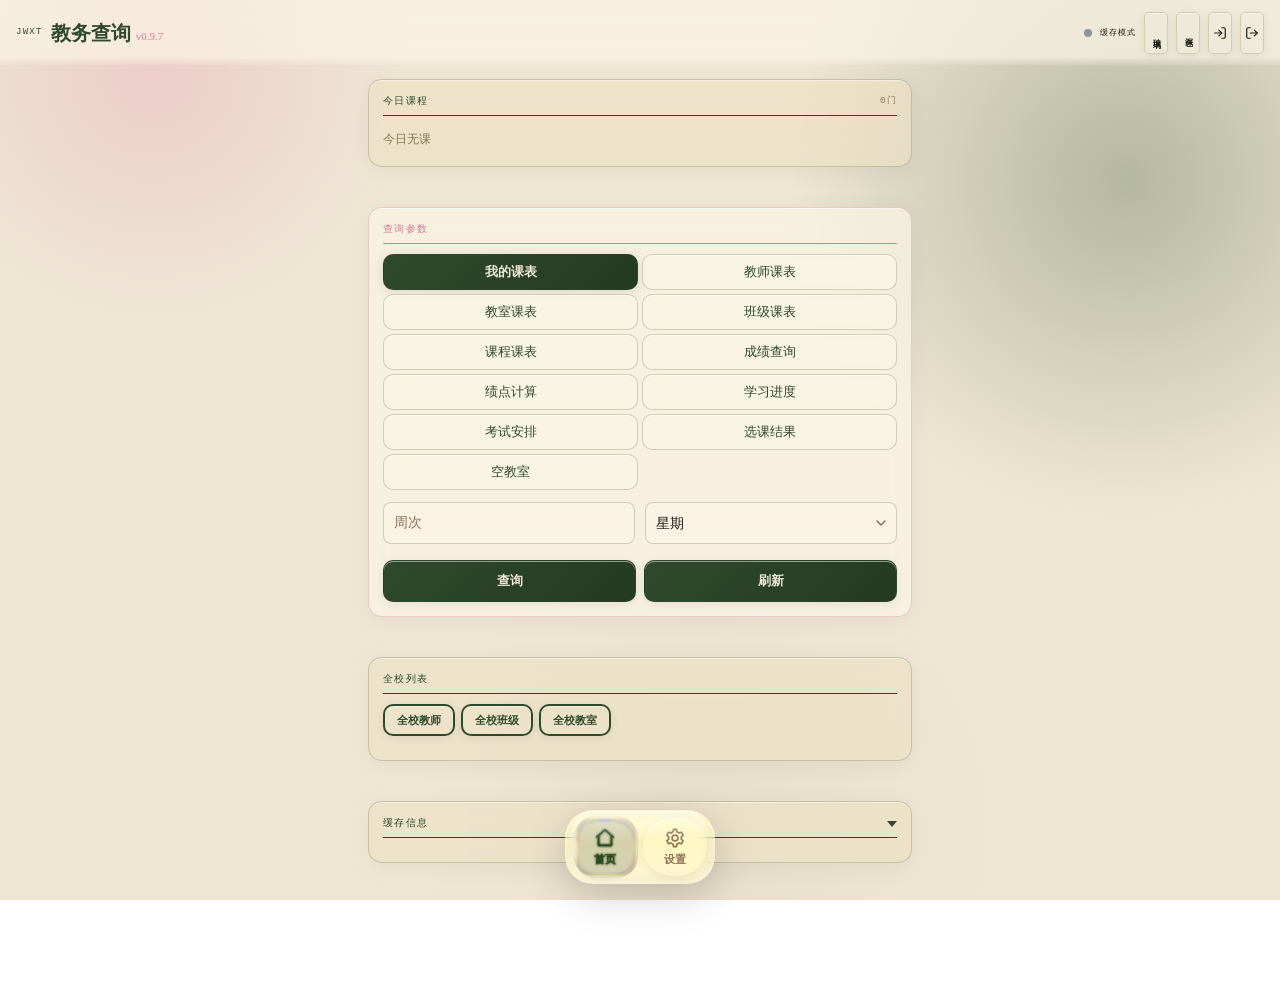
==== apk-source/assets/index.html @ af698797 "Harden account caches and semester-aware schedule handling" ====
<!DOCTYPE html>
<html lang="zh-CN">
<head>
<meta charset="UTF-8" />
<meta name="viewport" content="width=device-width, initial-scale=1.0, maximum-scale=1.0, user-scalable=no" />
<title>教务查询</title>
<style>
:root {
  --cream: #efe7d4; --cream-2: #e6dcc4;
  --green: #2e4a2a; --green-lite: #3a5a36; --green-deep: #243a21;
  --pink: #e89cb1; --pink-deep: #d27e96;
  --ink: #1a1a17; --ink-light: #8b7355;
  --line: #d4cbb0; --row: #f5efdf;
  --serif: Georgia, 'Songti SC', 'SimSun', serif;
  --mono: 'Courier New', monospace;
  /* 液态玻璃 */
  --glass: rgba(250,244,228,0.72);
  --glass-2: rgba(236,225,196,0.66);
  --glass-border: rgba(46,74,42,0.22);
  --glass-hi: rgba(255,255,255,0.5);
  --blur: 14px;
  --grad-a: rgba(232,156,177,0.35);
  --grad-b: rgba(46,74,42,0.30);
  --grad-c: rgba(214,203,176,0.30);
  --sheet-bg: rgba(250,244,228,0.97);
}
html[data-theme="dark"] {
  --cream: #161b17; --cream-2: #1d231e;
  --green: #8fae6e; --green-lite: #7a9960; --green-deep: #8fae6e;
  --pink: #b0758a; --pink-deep: #c8869c;
  --ink: #e6e0cf; --ink-light: #c4baa2;
  --line: #2e352c; --row: #1b211b;
  --glass: rgba(26,32,27,0.82);
  --glass-2: rgba(24,29,25,0.8);
  --glass-border: rgba(143,174,110,0.35);
  --glass-hi: rgba(255,255,255,0.07);
  --grad-a: rgba(176,117,138,0.28);
  --grad-b: rgba(143,174,110,0.26);
  --grad-c: rgba(164,154,130,0.18);
  --sheet-bg: rgba(23,28,24,0.97);
}
/* 经典主题：关闭玻璃效果，恢复不透明白底 + 绿边框 */
html[data-style="classic"] {
  --glass: var(--cream);
  --glass-2: var(--cream-2);
  --glass-border: var(--green);
  --glass-hi: transparent;
  --blur: 0px;
  --grad-a: transparent; --grad-b: transparent; --grad-c: transparent;
  --sheet-bg: var(--cream);
}
html[data-style="classic"] html::before { background: var(--cream); animation: none; }
html[data-style="classic"] body { background: var(--cream); }
html[data-style="classic"] .topbar { -webkit-mask-image: none; box-shadow: none; }
html[data-style="classic"] .sheet { background: var(--cream); }
html[data-style="classic"] .card { border-width: 2px; border-radius: 8px; box-shadow: none; }
html[data-style="classic"] .type-btn { border-width: 2px; border-radius: 8px; box-shadow: none; }
html[data-style="classic"] input[type="text"], html[data-style="classic"] input[type="password"], html[data-style="classic"] select { border-width: 2px; border-radius: 6px; }
html[data-style="classic"] button { border-width: 2px; border-radius: 6px; box-shadow: none; }
html[data-style="classic"] button.outline { background: transparent; }
html[data-style="classic"] .sheet { box-shadow: none; }
/* 固定彩色光斑背景，供毛玻璃模糊透出 */
html::before {
  content: ''; position: fixed; inset: 0; z-index: -1; pointer-events: none;
  background:
    radial-gradient(420px 420px at 12% 8%, var(--grad-a), transparent 60%),
    radial-gradient(520px 520px at 88% 20%, var(--grad-b), transparent 65%),
    radial-gradient(480px 480px at 55% 92%, var(--grad-c), transparent 60%),
    var(--cream);
  animation: glassDrift 18s ease-in-out infinite alternate;
}
@keyframes glassDrift {
  0% { background-position: 0% 0%, 100% 0%, 50% 100%, 0 0; }
  100% { background-position: 20% 10%, 70% 25%, 35% 80%, 0 0; }
}
html[data-theme="dark"] body { background: transparent; }
html[data-theme="dark"] html::before {
  background:
    radial-gradient(420px 420px at 12% 8%, var(--grad-a), transparent 60%),
    radial-gradient(520px 520px at 88% 20%, var(--grad-b), transparent 65%),
    radial-gradient(480px 480px at 55% 92%, var(--grad-c), transparent 60%),
    #11140f;
}
* { box-sizing: border-box; margin: 0; padding: 0; -webkit-tap-highlight-color: transparent; }
html, body { width: 100%; min-height: 100%; }
body { background: transparent; color: var(--ink); font-family: var(--serif); font-size: 15px; line-height: 1.5; }
.mono { font-family: var(--mono); font-size: 10px; letter-spacing: 0.14em; text-transform: uppercase; }

.topbar { display: flex; align-items: center; justify-content: space-between; padding: calc(12px + var(--sb, 0px)) 16px 12px; position: sticky; top: 0; z-index: 100;
  background: var(--glass); -webkit-backdrop-filter: blur(var(--blur)); backdrop-filter: blur(var(--blur));
  border-bottom: 1px solid var(--glass-border);
  box-shadow: 0 1px 20px rgba(0,0,0,0.06);
  -webkit-mask-image: linear-gradient(#000 85%, transparent);
}
.topbar-left { display: flex; align-items: center; gap: 8px; }
.topbar-title { font-size: 20px; color: var(--green); font-weight: 600; }
.back-btn { background: none; border: none; color: var(--green); font-size: 20px; padding: 0 8px; cursor: pointer; display: none; line-height: 1; }
.back-btn.show { display: block; }
.status-dot { width: 8px; height: 8px; border-radius: 50%; background: #8b949e; display: inline-block; }
.status-dot.ok { background: var(--green); }
.status-dot.cached { background: #b5544f; }

/* 周次/星期框对称统一：grid 两列严格等分，绝对等宽居中 */
#weekRow { display: grid; grid-template-columns: 1fr 1fr; gap: 10px; align-items: center; }
#weekRow input, #weekRow select {
  height: 40px; box-sizing: border-box; padding: 0 10px; width: 100%;
  border: 1px solid var(--glass-border); border-radius: 8px;
  background: var(--sheet-bg); color: var(--ink); font-size: 14px;
  margin-bottom: 0;
}
#weekRow select { appearance: none; -webkit-appearance: none; -moz-appearance: none; padding-right: 26px;
  background-image: url("data:image/svg+xml;charset=utf-8,%3Csvg xmlns='http://www.w3.org/2000/svg' width='10' height='6'%3E%3Cpath d='M1 1l4 4 4-4' stroke='%238b7355' stroke-width='1.6' fill='none' stroke-linecap='round' stroke-linejoin='round'/%3E%3C/svg%3E");
  background-repeat: no-repeat; background-position: right 10px center;
}
#weekRow input::placeholder { color: var(--ink-light); }

main { max-width: 600px; margin: 0 auto; padding: 12px 28px; }

.card { border: 1px solid var(--glass-border); border-radius: 14px; padding: 14px; margin-bottom: 14px;
  background: var(--glass); -webkit-backdrop-filter: blur(var(--blur)); backdrop-filter: blur(var(--blur));
  box-shadow: 0 4px 24px rgba(0,0,0,0.05), inset 0 1px 0 var(--glass-hi);
  transition: transform .15s ease, box-shadow .2s ease; }
.card-green { background: var(--glass-2); }
.card-pink { border-color: rgba(210,126,150,0.35); }
.card-header { display: flex; align-items: center; justify-content: space-between; border-bottom: 1px solid var(--green); padding-bottom: 6px; margin-bottom: 10px; }
.card-header .mono { color: var(--green); font-size: 10px; }
.card-pink .card-header { border-color: var(--pink-deep); }
.card-pink .card-header .mono { color: var(--pink-deep); }

.login-collapse { cursor: pointer; user-select: none; }
.login-collapse::after { content: '▼'; float: right; font-size: 9px; transition: transform 0.2s; }
.login-collapse.collapsed::after { transform: rotate(-90deg); }
.login-body { display: block; }
.login-body.hidden { display: none; }

input, select, button { font-family: var(--serif); font-size: 14px; }
input[type="text"], input[type="password"], select {
  width: 100%; min-height: 42px; padding: 0 12px; margin-bottom: 8px;
  background: var(--glass-2); -webkit-backdrop-filter: blur(8px); backdrop-filter: blur(8px);
  border: 1px solid var(--glass-border); border-radius: 10px;
  color: var(--ink); outline: none; -webkit-appearance: none; appearance: none;
}
select { background-image: url("data:image/svg+xml,%3Csvg xmlns='http://www.w3.org/2000/svg' width='12' height='12'%3E%3Cpath fill='%232e4a2a' d='M6 9L1 4h10z'/%3E%3C/svg%3E"); background-repeat: no-repeat; background-position: right 10px center; padding-right: 30px; }

button {
  min-height: 42px; padding: 0 16px; border: 1px solid var(--glass-border); border-radius: 10px;
  background: linear-gradient(135deg, var(--green), var(--green-deep)); color: var(--cream); font-weight: 600; cursor: pointer; font-size: 13px;
  box-shadow: 0 2px 10px rgba(0,0,0,0.08), inset 0 1px 0 var(--glass-hi);
  transition: transform .1s ease, opacity .2s, box-shadow .2s; }
button:active { transform: scale(0.96); }
button:disabled { opacity: 0.5; }
button.outline { background: var(--glass); -webkit-backdrop-filter: blur(8px); backdrop-filter: blur(8px); color: var(--green); }
button.small { min-height: 34px; padding: 0 10px; font-size: 11px; }
.btn-group { display: flex; flex-wrap: wrap; gap: 6px; margin-bottom: 10px; }
.btn-chip { min-height: 32px; padding: 0 12px; background: transparent; color: var(--green); border: 2px solid var(--green); font-size: 11px; }

/* 课表卡片 - 林间刊页风格 */
.schedule-day { margin-bottom: 14px; }
.schedule-day-header { display: flex; justify-content: space-between; align-items: baseline; border-bottom: 2px solid var(--green); padding-bottom: 4px; margin-bottom: 8px; }
.schedule-day-title { font-size: 17px; font-weight: 600; color: var(--green); }

/* 课表表格（易校园风格） */
.sched-table { width: 100%; border-collapse: separate; border-spacing: 4px; font-size: 11px; min-width: 620px; }
.sched-table thead th { padding: 6px 2px; background: transparent; color: var(--ink); font-weight: 600; border-radius: 8px; text-align: center; white-space: nowrap; vertical-align: bottom; }
.sched-table thead th .wd { font-size: 11px; color: var(--ink-light); display: block; }
.sched-table thead th .dt { font-size: 14px; display: block; margin-top: 2px; }
.sched-table thead th.today .dt { display: inline-block; width: 26px; height: 26px; line-height: 26px; border-radius: 50%; background: var(--green); color: var(--cream); }
.sched-table thead th.today .wd { color: var(--green); }
.sched-table td { border: none; border-radius: 10px; padding: 3px; vertical-align: top; text-align: center; background: transparent; }
.sched-table td.today-col { background: color-mix(in srgb, var(--green) 7%, transparent); }
.sched-table td.seg { color: var(--ink-light); background: transparent; font-size: 11px; font-weight: 600; vertical-align: middle; }
.sched-table td .e { color: var(--ink-light); opacity: 0.25; }
.sched-course { border-radius: 8px; padding: 6px 6px; margin-bottom: 3px; line-height: 1.3; cursor: pointer; position: relative; overflow: hidden; }
.sched-course::before { content: ""; position: absolute; left: 0; top: 0; bottom: 0; width: 3px; background: rgba(255,255,255,0.35); }
.sched-course .cn { font-weight: 700; font-size: 11px; display: block; word-break: break-all; }
.sched-course .cr { font-size: 9px; opacity: 0.9; display: block; word-break: break-all; margin-top: 2px; }
.sched-course { background: linear-gradient(135deg, var(--green), var(--green-deep)); color: var(--cream); }
.sched-course.pink { background: linear-gradient(135deg, var(--pink), var(--pink-deep)); color: var(--green-deep); }
html[data-theme="dark"] .sched-course.pink { color: var(--cream); }
.sched-course:active { transform: scale(0.97); }
/* 经典主题 */
html[data-style="classic"] .sched-table { border-collapse: collapse; border-spacing: 0; min-width: 0; font-size: 11px; }
html[data-style="classic"] .sched-table thead th { background: var(--green); color: var(--cream); border-radius: 0; border: 1px solid var(--green); }
html[data-style="classic"] .sched-table thead th.today .dt { background: transparent; color: var(--cream); }
html[data-style="classic"] .sched-table td { border: 1px solid var(--line); border-radius: 0; background: transparent; }
html[data-style="classic"] .sched-course::before { display: none; }

/* === 易校园风格课表 CSS Grid（圆角课程格 + 分层表头） === */
.xkb-wrap { background:#fff; border-radius:16px; overflow:hidden; box-shadow:0 2px 14px rgba(0,0,0,.06); }
.xkb-head { display:flex; align-items:stretch; border-bottom:1px solid #E8EAEE; }
.xkb-head .xkb-month { width:48px; display:flex; align-items:center; justify-content:center; font-size:15px; font-weight:800; color:#333; background:#F5F6F8; border-right:1px solid #E8EAEE; padding:8px 2px; flex-shrink:0; }
.xkb-head .xkb-days { flex:1; display:flex; }
.xkb-head .xkb-day { flex:1; text-align:center; padding:7px 2px; }
.xkb-head .xkb-day .wd { font-size:13px; font-weight:700; color:#3D4149; }
.xkb-head .xkb-day .dt { font-size:11px; color:#8A8F98; margin-top:1px; }
.xkb-head .xkb-day.today { background:linear-gradient(180deg,var(--green),var(--green-deep)); }
.xkb-head .xkb-day.today .wd { color:#fff; }
.xkb-head .xkb-day.today .dt { color:rgba(255,255,255,.85); }
.xkb-body { display:flex; }
.xkb-lecol { width:48px; background:#FAFBFC; border-right:1px solid #E8EAEE; flex-shrink:0; }
.xkb-lecol .lr { height:78px; display:flex; flex-direction:column; align-items:center; justify-content:center; border-bottom:1px solid #EEF0F3; }
.xkb-lecol .lr .no { font-size:13px; font-weight:800; color:#4A4F57; }
.xkb-lecol .lr .tm { font-size:8.5px; color:#9AA0A8; white-space:nowrap; margin-top:1px; }
.xkb-grid-wrap { flex:1; position:relative; overflow:hidden; }
.xkb-grid { position:relative; height:936px; }
.xkb-dline { position:absolute; left:0; right:0; height:1px; background:#F0F2F5; }
.xkb-course { position:absolute; border-radius:10px; padding:6px 8px; overflow:hidden; cursor:pointer; display:flex; flex-direction:column; }
.xkb-course .cn { font-size:12px; font-weight:800; line-height:1.25; }
.xkb-course .cr { font-size:9px; margin-top:3px; opacity:.85; }

/* === 查询结果全屏模式 === */
body.in-result main { max-width:100%; padding:0; }
body.in-result #resultContent { padding:0; }
body.in-result #resultSection > .card { background:transparent; border:none; box-shadow:none; }
body.in-result #resultSection .card-header,
body.in-result #resultSection .cache-notice { display:none; }

/* 结果页顶栏：更高、三栏布局 */
body.in-result #mainTopbar { padding: calc(8px + var(--sb, 0px)) 10px 8px; min-height: 88px; align-items: flex-start; }
body.in-result .tb-home-only { display:none !important; }
body.in-result #loginBtn, body.in-result #logoutBtn, body.in-result #statusDot, body.in-result #statusText { display:none !important; }
body.in-result .tb-result-wrap { display:flex !important; align-items:flex-start; justify-content:space-between; gap:8px; }
.tb-result-wrap { display:none; width:100%; position:relative; min-height:56px; }
.tb-col { display:flex; align-items:flex-start; gap:8px; }
.tb-col-center { flex:1; justify-content:center; text-align:center; }
.tb-col-right { align-items:center; gap:6px; }
.tb-week-block { display:flex; flex-direction:column; gap:1px; }
.tb-exit-btn { font-size:8px; padding:4px 2px; border:1px solid var(--green); background:transparent; color:var(--green); border-radius:2px; cursor:pointer; line-height:1.2; min-width:0; writing-mode:vertical-rl; text-orientation:upright; letter-spacing:1px; }
.tb-r-week { display:flex; align-items:center; gap:3px; cursor:pointer; font-size:15px; font-weight:800; color:var(--ink); line-height:1.2; }
.tb-r-arrow { font-size:9px; color:var(--ink-light); }
.tb-r-sem { font-size:10px; color:var(--ink-light); line-height:1.2; }
.tb-r-title { font-size:16px; font-weight:800; color:var(--ink); line-height:1.3; }
.tb-r-range { font-size:10px; color:var(--ink-light); margin-top:1px; }
.tb-icon-btn { width:26px; height:24px; border-radius:5px; border:1px solid var(--line); background:transparent; color:var(--ink); display:flex; align-items:center; justify-content:center; cursor:pointer; padding:0; }
.back-btn { display:block; padding:0; width:26px; height:24px; font-size:14px; line-height:24px; text-align:center; border-radius:5px; border:1px solid var(--line); background:transparent; color:var(--ink); cursor:pointer; }

/* === 查询参数面板 + 浏览列表：结果页变成可拖动浮窗 === */
body.in-result #querySection, body.in-result #browseNav {
  position: fixed; z-index: 160; right: -6px; width: 28px; height: 70px; overflow: hidden;
  border-radius: 8px;
  box-shadow: -1px 1px 8px rgba(0,0,0,.1);
  transition: width .25s ease, right .2s ease, left .2s ease;
  touch-action: none;
}
body.in-result #querySection > .card, body.in-result #browseNav > .card { display: none; }
body.in-result #querySection > .fd-tab, body.in-result #browseNav > .fd-tab {
  display: flex; align-items: center; justify-content: center;
  width: 100%; height: 100%;
  writing-mode: vertical-rl; padding: 8px 5px 8px 3px; box-sizing: border-box;
  font-size: 10px; font-weight: 700; letter-spacing: 1px;
  cursor: pointer; user-select: none;
}
body.in-result #querySection > .fd-tab { background: var(--pink-deep); color: #fff; }
body.in-result #browseNav > .fd-tab { background: var(--green-deep); color: #fff; }
body.in-result #querySection.dock-left, body.in-result #browseNav.dock-left {
  right: auto; left: -6px;
  border-radius: 8px;
  box-shadow: 1px 1px 8px rgba(0,0,0,.1);
}
body.in-result #querySection.open, body.in-result #browseNav.open { width: 240px; }
body.in-result #querySection.open > .fd-tab, body.in-result #browseNav.open > .fd-tab { display: none; }
body.in-result #querySection.open > .card, body.in-result #browseNav.open > .card { display: block; padding: 8px; margin-bottom: 0; }

/* === 今日课程 / 缓存信息：首页=正常卡片，结果页=可左右停靠浮窗 === */
#todaySection .fd-tab, #cacheInfoSection .fd-tab,
#querySection .fd-tab, #browseNav .fd-tab { display:none; }
/* 首页四个面板间距拉开 */
#todaySection, #querySection, #browseNav, #cacheInfoSection { margin-bottom: 40px; }

body.in-result #todaySection,
body.in-result #cacheInfoSection {
  position: fixed; right: -6px; left: auto; z-index: 160;
  width: 28px; height: 70px; overflow: hidden;
  border-radius: 8px;
  box-shadow: -1px 1px 8px rgba(0,0,0,.1);
  transition: width .25s ease, left .2s ease, right .2s ease;
  touch-action: none;
}
body.in-result #todaySection.dock-left,
body.in-result #cacheInfoSection.dock-left {
  right: auto; left: -6px;
  border-radius: 8px;
  box-shadow: 1px 1px 8px rgba(0,0,0,.1);
}
body.in-result #todaySection { top: 100px; }
body.in-result #browseNav { top: 180px; }
body.in-result #querySection { top: 260px; }
body.in-result #cacheInfoSection { top: 340px; }
body.in-result #todaySection > .card,
body.in-result #cacheInfoSection > .card { display: none; }
body.in-result #todaySection > .fd-tab,
body.in-result #cacheInfoSection > .fd-tab {
  display: flex; align-items: center; justify-content: center;
  width: 100%; height: 100%;
  writing-mode: vertical-rl; padding: 8px 5px 8px 3px; box-sizing: border-box;
  font-size: 10px; font-weight: 700; letter-spacing: 1px;
  cursor: pointer; user-select: none;
}
body.in-result #todaySection > .fd-tab { background: var(--green); color: var(--cream); }
body.in-result #cacheInfoSection > .fd-tab { background: var(--pink); color: var(--green-deep); }

body.in-result #todaySection.open,
body.in-result #cacheInfoSection.open,
body.in-result #querySection.open,
body.in-result #browseNav.open { width: 240px; height: auto; max-height: 80vh; overflow-y: auto; }
body.in-result #todaySection.open > .card,
body.in-result #cacheInfoSection.open > .card { display: block; padding: 8px; margin-bottom: 0; }
body.in-result #todaySection.open > .fd-tab,
body.in-result #cacheInfoSection.open > .fd-tab { display: none; }

.course-card { border-radius: 12px; border: 1px solid var(--glass-border); padding: 12px; margin-bottom: 8px;
  -webkit-backdrop-filter: blur(8px); backdrop-filter: blur(8px);
  box-shadow: 0 2px 14px rgba(0,0,0,0.04), inset 0 1px 0 var(--glass-hi);
  transition: transform .15s ease, box-shadow .2s ease; }
.course-card.green { background: rgba(46,74,42,0.80); border-color: rgba(46,74,42,0.5); color: var(--cream); }
.course-card.pink { background: rgba(232,156,177,0.75); border-color: rgba(210,126,150,0.4); color: var(--green-deep); }
html[data-theme="dark"] .course-card.green { background: rgba(143,174,110,0.82); border-color: rgba(143,174,110,0.5); color: var(--green-deep); }
html[data-theme="dark"] .course-card.pink { background: rgba(176,117,138,0.8); border-color: rgba(200,134,156,0.4); color: var(--cream); }
.course-card:active { transform: scale(0.98); }

/* 展开浮窗的四角拖拽标记 */
body.in-result #todaySection.open,
body.in-result #cacheInfoSection.open,
body.in-result #querySection.open,
body.in-result #browseNav.open { position: fixed; }
body.in-result #todaySection.open::before,
body.in-result #cacheInfoSection.open::before,
body.in-result #querySection.open::before,
body.in-result #browseNav.open::before {
  content: ''; position: absolute;
  top: 0; left: 0; width: 0; height: 0;
  border-style: solid; border-width: 10px 10px 0 0;
  border-color: var(--accent, #3a5f3a) transparent transparent transparent;
  z-index: 10;
}
body.in-result #todaySection.open::after,
body.in-result #cacheInfoSection.open::after,
body.in-result #querySection.open::after,
body.in-result #browseNav.open::after {
  content: ''; position: absolute;
  bottom: 0; right: 0; width: 0; height: 0;
  border-style: solid; border-width: 0 0 10px 10px;
  border-color: transparent transparent var(--accent, #3a5f3a) transparent;
  z-index: 10;
}
.course-card .name { font-size: 15px; font-weight: 600; line-height: 1.3; margin-bottom: 6px; }
.course-card .period { font-size: 10px; letter-spacing: 0.12em; font-family: var(--mono); margin-bottom: 6px; }
.course-card.green .period { color: var(--pink); }
.course-card.pink .period { color: var(--green-deep); }
.course-card .info { font-size: 12px; line-height: 1.7; }
/* 课表列表行 */
.course-row { display: flex; gap: 12px; align-items: stretch; border-radius: 12px; border: 1px solid var(--glass-border); padding: 10px 12px; margin-bottom: 8px;
  -webkit-backdrop-filter: blur(8px); backdrop-filter: blur(8px);
  box-shadow: 0 2px 12px rgba(0,0,0,0.04), inset 0 1px 0 var(--glass-hi);
  transition: transform .15s ease, box-shadow .2s ease; }
.course-row:active { transform: scale(0.98); }
.course-row.green { background: linear-gradient(135deg, rgba(46,74,42,0.9), rgba(36,58,33,0.9)); }
.course-row.pink { background: linear-gradient(135deg, rgba(232,156,177,0.85), rgba(210,126,150,0.85)); }
html[data-theme="dark"] .course-row.green { background: linear-gradient(135deg, rgba(143,174,110,0.9), rgba(122,153,96,0.9)); }
html[data-theme="dark"] .course-row.pink { background: linear-gradient(135deg, rgba(176,117,138,0.85), rgba(200,134,156,0.85)); }
.course-row.green { color: var(--cream); }
.course-row.pink { color: var(--green-deep); }
html[data-theme="dark"] .course-row.green { color: var(--green-deep); }
html[data-theme="dark"] .course-row.pink { color: var(--cream); }
.course-row .time-col { flex-shrink: 0; width: 70px; display: flex; flex-direction: column; justify-content: center; border-right: 1px solid var(--glass-border); padding-right: 10px; }
.course-row .time-col .period { font-family: var(--mono); font-size: 10px; letter-spacing: 0.1em; font-weight: 600; }
.course-row .time-col .room-line { font-size: 10px; margin-top: 4px; opacity: 0.85; word-break: break-all; }
.course-row .body { flex: 1; min-width: 0; }
.course-row .body .name { font-size: 15px; font-weight: 600; line-height: 1.3; }
.course-row .body .meta { font-size: 11px; line-height: 1.6; margin-top: 3px; opacity: 0.9; word-break: break-all; }
.course-row.green .time-col .period { color: var(--pink); }
.course-row.pink .time-col .period { color: var(--green-deep); }
html[data-theme="dark"] .course-row.green .time-col .period { color: var(--pink); }
html[data-theme="dark"] .course-row.pink .time-col .period { color: var(--cream); }
.empty-day { padding: 6px 0; color: var(--ink-light); font-style: italic; font-size: 12px; }

/* 表格 */
.table-wrap { overflow-x: auto; -webkit-overflow-scrolling: touch; }
table { width: 100%; border-collapse: collapse; font-size: 12px; }
th { text-align: left; padding: 8px 6px; background: var(--cream-2); border-bottom: 2px solid var(--green); font-family: var(--mono); font-size: 9px; letter-spacing: 0.1em; color: var(--green); white-space: nowrap; }
td { padding: 8px 6px; border-bottom: 1px solid var(--line); }
tr:nth-child(even) td { background: var(--row); }
.failed { color: var(--pink-deep); font-weight: 600; }

/* GPA */
.gpa-hero { background: linear-gradient(135deg, var(--green-lite), var(--green-deep)); border-radius: 14px; padding: 20px; text-align: center; margin-bottom: 14px;
  box-shadow: 0 4px 24px rgba(0,0,0,0.12), inset 0 1px 0 var(--glass-hi); }
.gpa-hero .label { color: var(--pink); font-size: 9px; letter-spacing: 0.16em; font-family: var(--mono); }
.gpa-hero .value { font-size: 48px; font-weight: 700; color: var(--cream); line-height: 1; margin: 6px 0; }
.gpa-hero .sub { color: var(--cream); font-size: 12px; }
.stats-row { display: flex; gap: 6px; margin-bottom: 14px; }
.stat-box { flex: 1; border-radius: 6px; border: 2px solid; padding: 10px; text-align: center; }
.stat-box .label { font-size: 8px; letter-spacing: 0.1em; font-family: var(--mono); }
.stat-box .value { font-size: 20px; font-weight: 700; margin-top: 2px; }
.stat-box.pink { background: var(--pink); border-color: var(--pink-deep); color: var(--green-deep); }
.stat-box.green { background: var(--green-lite); border-color: var(--green); color: var(--cream); }
.stat-box.cream { background: var(--cream-2); border-color: var(--green); color: var(--green); }

/* 教师列表 */
.letter-nav { display: flex; flex-wrap: nowrap; gap: 4px; margin-bottom: 10px; padding: 6px; background: var(--glass); -webkit-backdrop-filter: blur(10px); backdrop-filter: blur(10px); border-radius: 12px; position: sticky; top: 88px; z-index: 100; overflow-x: auto; -webkit-overflow-scrolling: touch; scrollbar-width: none; }
.letter-nav::-webkit-scrollbar { display: none; }
.letter-nav span { display: inline-flex; align-items: center; justify-content: center; flex-shrink: 0; width: 28px; height: 28px; font-size: 11px; font-family: monospace; font-weight: 600; border-radius: 8px; cursor: pointer; transition: transform .1s, background .15s; }
.letter-nav span:active { transform: scale(0.9); }
.letter-nav span.active { background: linear-gradient(135deg, var(--green), var(--green-deep)); color: var(--cream); border: none; box-shadow: 0 2px 8px rgba(0,0,0,0.12); }
.letter-nav span.inactive { background: var(--glass-2); color: var(--ink-light); border: 1px solid var(--line); opacity: 0.5; cursor: default; }
.teacher-group { margin-bottom: 14px; }
.teacher-group-title { font-size: 13px; font-weight: 700; color: var(--pink-deep); border-bottom: 2px solid var(--green); padding: 4px 0; margin-bottom: 6px; background: transparent; }
.teacher-grid { display: grid; grid-template-columns: repeat(2, 1fr); gap: 6px; }
.teacher-item { background: linear-gradient(135deg, var(--green), var(--green-deep)); color: var(--cream); border-radius: 10px; padding: 8px; text-align: center; cursor: pointer; font-size: 13px; box-shadow: 0 2px 8px rgba(0,0,0,0.08); transition: transform .1s; }
.teacher-item:active { transform: scale(0.95); }

/* 班级列表 */
.class-chips { display: flex; flex-wrap: wrap; gap: 5px; }
.class-chip { background: linear-gradient(135deg, var(--green), var(--green-deep)); color: var(--cream); border-radius: 10px; padding: 6px 10px; cursor: pointer; font-size: 12px; box-shadow: 0 2px 6px rgba(0,0,0,0.08); transition: transform .1s; }
.class-chip:active { transform: scale(0.95); }
.grade-group { margin-bottom: 14px; }
/* 今日课程横向滚动 */
.today-course-scroll { display: flex; overflow-x: auto; gap: 8px; padding: 2px 0 6px; -webkit-overflow-scrolling: touch; }
.today-course-chip { flex: 0 0 auto; min-width: 150px; max-width: 220px; background: linear-gradient(135deg, var(--green), var(--green-deep)); color: var(--cream); border-radius: 10px; padding: 8px 10px; box-shadow: 0 2px 6px rgba(0,0,0,0.10); }
.today-course-chip.pink { background: linear-gradient(135deg, var(--pink), var(--pink-deep)); color: var(--green-deep); }
html[data-theme="dark"] .today-course-chip.pink { color: var(--cream); }
.today-course-chip .tc-name { font-size: 12px; font-weight: 600; white-space: nowrap; overflow: hidden; text-overflow: ellipsis; }
.today-course-chip .tc-meta { font-size: 10px; opacity: 0.9; margin-top: 3px; }
.today-course-empty { color: var(--ink-light); font-size: 12px; padding: 4px 0; }
/* 折叠三角形 */
.caret { display: inline-block; width: 0; height: 0; border-left: 5px solid transparent; border-right: 5px solid transparent; border-top: 6px solid currentColor; transition: transform .6s; }
.open .caret, .caret.open { transform: rotate(180deg); }
.grade-title { font-size: 13px; font-weight: 700; color: var(--green); border-bottom: 1px solid var(--green); padding-bottom: 3px; margin-bottom: 6px; display: flex; align-items: center; justify-content: space-between; cursor: pointer; user-select: none; }

/* 教室列表 */
.building-item { border: 1px solid var(--glass-border); border-radius: 12px; margin-bottom: 6px; overflow: hidden; background: var(--glass); }
.building-head { width: 100%; display: flex; justify-content: space-between; align-items: center; padding: 8px 12px; background: linear-gradient(135deg, var(--green), var(--green-deep)); color: var(--cream); border: none; cursor: pointer; min-height: auto; font-size: 12px; }
.building-body { display: none; padding: 6px; background: transparent; }
.building-body.open { display: block; }
.room-grid { display: grid; grid-template-columns: repeat(3, 1fr); gap: 5px; }
.room-item { background: linear-gradient(135deg, var(--green-lite), var(--green)); color: var(--cream); border-radius: 8px; padding: 6px 4px; text-align: center; font-size: 11px; cursor: pointer; box-shadow: 0 2px 5px rgba(0,0,0,0.08); transition: transform .1s; }
.room-item:active { transform: scale(0.93); }

/* 学籍卡片 - 单列卡片式 */
.profile-list { display: flex; flex-direction: column; gap: 6px; }
.profile-item {
  background: var(--cream-2); border-left: 3px solid var(--green);
  padding: 8px 12px; border-radius: 0 6px 6px 0;
}
.profile-item .k { font-size: 10px; color: var(--ink-light); font-family: var(--mono); letter-spacing: 0.1em; }
.profile-item .v { font-size: 14px; font-weight: 500; margin-top: 2px; word-break: break-all; }

/* 查询类型卡片按钮组 */
.type-grid { display: grid; grid-template-columns: repeat(2, 1fr); gap: 4px; margin-bottom: 6px; }
.type-btn {
  min-height: 36px; padding: 6px 8px; border: 1px solid var(--glass-border); border-radius: 10px;
  background: var(--glass); -webkit-backdrop-filter: blur(8px); backdrop-filter: blur(8px);
  color: var(--green); font-size: 13px; text-align: center;
  display: flex; align-items: center; justify-content: center; cursor: pointer;
  box-shadow: inset 0 1px 0 var(--glass-hi);
  transition: transform .12s ease, background .2s ease, box-shadow .2s ease; }
.type-btn:active { transform: scale(0.96); }
.type-btn.active { background: linear-gradient(135deg, var(--green), var(--green-deep)); color: var(--cream); font-weight: 600; box-shadow: 0 2px 14px rgba(0,0,0,0.12); }

/* 进度条 */
.progress-bar-wrap { background: var(--cream-2); border-radius: 4px; height: 20px; overflow: hidden; margin: 4px 0; }
.progress-bar { background: var(--green); height: 100%; display: flex; align-items: center; justify-content: flex-end; padding-right: 6px; font-size: 10px; color: var(--cream); font-family: var(--mono); min-width: 30px; }

.error-box { background: var(--cream); border: 2px solid var(--pink-deep); border-radius: 6px; padding: 10px; color: var(--pink-deep); margin: 10px 0; font-size: 13px; }
.cache-notice { background: var(--cream-2); border: 1px solid var(--pink); border-radius: 6px; padding: 6px 10px; margin-bottom: 10px; font-size: 11px; color: var(--green-deep); }
.loading { text-align: center; padding: 20px; color: var(--green); }
.spinner { display: inline-block; width: 18px; height: 18px; border: 2px solid var(--green); border-top-color: transparent; border-radius: 50%; animation: spin 0.8s linear infinite; }
@keyframes spin { to { transform: rotate(360deg); } }
.empty-text { text-align: center; padding: 20px; color: var(--ink-light); font-style: italic; font-size: 13px; }
.search-box { margin-bottom: 10px; }
.search-box input { margin-bottom: 0; }
.hidden { display: none !important; }
@keyframes sheetUp { from { transform: translateY(34px); opacity: .4; } to { transform: none; opacity: 1; } }
@keyframes fadeIn { from { opacity: 0; } to { opacity: 1; } }
.sheet { background: var(--sheet-bg); -webkit-backdrop-filter: blur(18px); backdrop-filter: blur(18px); box-shadow: 0 -6px 30px rgba(0,0,0,0.12), inset 0 1px 0 var(--glass-hi); animation: sheetUp .22s ease-out; }
.overlay { animation: fadeIn .18s ease-out; }

/* ==== 底部液态玻璃导航栏 ==== */
.bottomnav {
  position: fixed; left: 50%; transform: translateX(-50%); bottom: 16px;
  display: flex; align-items: center; gap: 6px; padding: 7px;
  border-radius: 28px; z-index: 160;
  /* 液态玻璃材质：透明 + 强饱和度增强 + 亮度增强 + 微模糊（折射≠模糊） */
  background: rgba(255,255,255,0.10);
  -webkit-backdrop-filter: blur(10px) saturate(190%) brightness(1.12);
  backdrop-filter: blur(10px) saturate(190%) brightness(1.12);
  border: 1px solid rgba(255,255,255,0.22);
  box-shadow: 0 12px 40px rgba(0,0,0,0.18), inset 0 1px 0 rgba(255,255,255,0.55), inset 0 -1px 2px rgba(255,255,255,0.25);
  isolation: isolate;
  transition: background .3s ease;
}
/* 折射高光 rim：玻璃顶部光反射（specular highlight） */
.bottomnav::before {
  content: ''; position: absolute; top: 0; left: 6px; right: 6px; height: 62%;
  border-radius: 22px 22px 12px 12px;
  background: linear-gradient(180deg, rgba(255,255,255,0.4), rgba(255,255,255,0) 75%);
  pointer-events: none; z-index: 3;
}
.bottomnav .nav-item {
  display: flex; flex-direction: column; align-items: center; justify-content: center; gap: 3px;
  padding: 9px 20px; border: none; background: transparent;
  color: var(--ink-light); font-family: var(--serif); font-size: 11px; cursor: pointer;
  border-radius: 999px; transition: background .25s ease, color .25s ease, transform .2s ease;
  min-width: 64px;
}
.bottomnav .nav-item svg { width: 22px; height: 22px; stroke: currentColor; fill: none; stroke-width: 1.8; stroke-linecap: round; stroke-linejoin: round; }
.bottomnav .nav-item.active { color: var(--green); }
.bottomnav .nav-item.active svg { filter: none; }
html[data-theme="dark"] .bottomnav .nav-item.active { color: #eaf5c8; }
html[data-theme="dark"] .bottomnav .nav-item.active svg { filter: none; }
html[data-style="classic"] .bottomnav { background: var(--cream); -webkit-backdrop-filter: none; backdrop-filter: none; box-shadow: 0 2px 10px rgba(0,0,0,0.08); }
html[data-style="classic"] .bottomnav::before { display: none; }
html[data-style="classic"] .bottomnav .nav-item.active { color: var(--green); transform: translateY(-2px) scale(1.28); z-index: 3; background: none; }
/* 底部导航：液态玻璃——真实折射（bevel位移图）盖住图标，中心清晰、边缘弯曲+色差 */
.bottomnav .glass-slide {
  position: absolute; top: 5px; bottom: 5px; left: 7px; width: 68px;
  background: transparent;
  border-radius: 22px;
  z-index: 2; pointer-events: none;
  -webkit-backdrop-filter: blur(1px) saturate(180%) brightness(1.06);
  backdrop-filter: blur(1px) saturate(180%) brightness(1.06);
  transition: left .3s cubic-bezier(.34,1.56,.64,1);
}
@supports (backdrop-filter: url(#lgGlass)) {
  .bottomnav .glass-slide {
    -webkit-backdrop-filter: url(#lgGlass) blur(1px) saturate(180%) brightness(1.06);
    backdrop-filter: url(#lgGlass) blur(1px) saturate(180%) brightness(1.06);
  }
}
/* 色差棱边：极细红蓝，只出现在玻璃覆盖边缘，随玻璃移动 */
.bottomnav .glass-slide::after {
  content: ''; position: absolute; inset: 0; border-radius: 22px;
  box-shadow: inset 1px 0 2px -1px rgba(90,170,255,0.6), inset -1px 0 2px -1px rgba(255,70,80,0.55);
  pointer-events: none;
}
.bottomnav .nav-item { position: relative; z-index: 1; }
.bottomnav .nav-item.refract { color: var(--green); }
.bottomnav .nav-item.refract svg { filter: none; }
html[data-theme="dark"] .bottomnav .nav-item.refract { color: #eaf5c8; }
html[data-theme="dark"] .bottomnav .nav-item.refract svg { filter: none; }
html[data-style="classic"] .bottomnav .glass-slide { background: rgba(232,220,196,0.95); box-shadow: 0 2px 14px rgba(0,0,0,0.12), inset 0 0 3px rgba(255,255,255,0.6); border-color: rgba(207,190,158,0.9); -webkit-backdrop-filter: none; backdrop-filter: none; filter: none; }
html[data-style="classic"] .bottomnav .glass-slide::before, html[data-style="classic"] .bottomnav .glass-slide::after { display: none; }
html[data-style="classic"] .bottomnav .nav-item.refract { color: var(--green); transform: translateY(-2px) scale(1.4); z-index: 3; }
main { padding-bottom: 86px; }

/* ==== 设置面板 ==== */
.settings-panel {
  position: fixed; top: 0; left: 0; right: 0; bottom: 0; max-width: 600px; margin: 0 auto;
  z-index: 120; overflow-y: auto; padding: 16px; animation: sheetUp .22s ease-out;
}
.settings-panel .set-row { display: flex; align-items: center; justify-content: space-between; padding: 12px 2px; border-bottom: 1px solid var(--line); }
.settings-panel .set-row:last-child { border-bottom: none; }
.settings-panel .set-label { font-size: 14px; color: var(--ink); }
.settings-panel .set-desc { font-size: 11px; color: var(--ink-light); margin-top: 2px; line-height: 1.5; }
.settings-panel .set-hint { font-size: 11px; color: var(--ink-light); background: var(--glass-2); border: 1px dashed var(--glass-border); border-radius: 8px; padding: 10px 12px; margin: 4px 0 14px; line-height: 1.6; }
.seg { display: flex; gap: 6px; }
.seg button { font-size: 12px; padding: 5px 11px; border: 1px solid var(--green); background: transparent; color: var(--green); border-radius: 999px; cursor: pointer; }
.seg button.on { background: var(--green); color: var(--cream); }
html[data-theme="dark"] .seg button.on { color: #0f120c; }
.set-btn { font-size: 12px; padding: 5px 11px; border: 1px solid var(--green); background: transparent; color: var(--green); border-radius: 999px; cursor: pointer; }
.switch { position: relative; width: 44px; height: 24px; min-height: 0; padding: 0; border-radius: 999px; background: rgba(0,0,0,0.22); transition: background .25s ease; cursor: pointer; border: none; flex-shrink: 0; box-shadow: inset 0 1px 2px rgba(0,0,0,0.18); }
.switch::after { content: ''; position: absolute; top: 3px; left: 3px; width: 18px; height: 18px; border-radius: 50%; background: #fff; transition: transform .25s ease; box-shadow: 0 1px 4px rgba(0,0,0,0.35); }
.switch.on { background: var(--green); box-shadow: none; }
.switch.on::after { transform: translateX(20px); }
html[data-style="classic"] .settings-panel { background: var(--cream); }

/* 查询课表：与参考 demo 一致的固定表头、整表滚动与底部周次面板。 */
body.schedule-result { overflow:hidden; font-family:-apple-system,BlinkMacSystemFont,"PingFang SC","Microsoft YaHei",sans-serif; color:#383838; background:#f0eae2; }
body.schedule-result::before { content:''; position:fixed; inset:calc(84px + var(--sb, 0px)) 0 0; background:#f0eae2 url('schedule-assets/tangyun-bg.png') center top/100% 100% no-repeat; pointer-events:none; z-index:0; }
body.schedule-result::after { content:''; position:fixed; bottom:0; left:0; right:0; height:230px; background:url('schedule-assets/tangyun-bottom.gif') center bottom/100% 100% no-repeat; pointer-events:none; z-index:0; }
body.schedule-result #mainTopbar { position:fixed; inset:0 0 auto; height:calc(84px + var(--sb, 0px)); min-height:0; padding:var(--sb, 0px) 15px 0; background:#f5eddf url('schedule-assets/tangyun-top.png') center/100% 100% no-repeat; border:0; box-shadow:none; backdrop-filter:none; -webkit-backdrop-filter:none; -webkit-mask-image:none; }
body.schedule-result .tb-result-wrap { height:84px; min-height:0; display:block !important; }
body.schedule-result .tb-col-left { position:absolute; left:0; top:27px; }
body.schedule-result .tb-col-left .back-btn { display:none; }
body.schedule-result .tb-week-block { gap:8px; }
body.schedule-result .tb-r-week { font-size:18px; color:#383838; gap:6px; padding:4px 0; }
body.schedule-result .tb-r-week.other-week { color:#ff5959; }
body.schedule-result .tb-r-arrow { font-size:0; width:0; height:0; border-left:6px solid transparent; border-right:6px solid transparent; border-top:7px solid currentColor; color:inherit; }
body.schedule-result .tb-r-sem { font-size:13px; line-height:1; color:#3a2c1e; }
body.schedule-result .tb-col-center { position:absolute; left:95px; top:6px; width:70px; height:43px; background:url('schedule-assets/tangyun-top.gif') center/100% 100% no-repeat; pointer-events:none; }
body.schedule-result .tb-r-title, body.schedule-result .tb-r-range, body.schedule-result #statusDotResult { display:none; }
body.schedule-result .tb-col-right { position:absolute; right:0; top:27px; gap:2px; }
body.schedule-result .tb-icon-btn { display:flex; border:0; background:transparent; color:#3a2c1e; width:32px; height:32px; border-radius:8px; }
body.schedule-result .tb-icon-btn svg { width:21px; height:21px; }
body.schedule-result #resultSection { position:fixed; inset:calc(84px + var(--sb, 0px)) 0 0; z-index:1; }
body.schedule-result #resultSection > .card { padding:0; margin:0; height:100%; border-radius:0; backdrop-filter:none; -webkit-backdrop-filter:none; }
body.schedule-result #resultContent { height:100%; min-height:0; touch-action:pan-y; }
body.schedule-result #bottomNav { display:none; }
.demo-pane { height:100%; display:flex; flex-direction:column; min-height:0; }
.demo-head { height:62px; flex:0 0 62px; display:flex; background:rgba(244,236,218,.62) url('schedule-assets/tangyun-head.png') center/100% 100% no-repeat; }
.demo-month { flex:0 0 12.5%; display:flex; align-items:center; justify-content:center; font-size:14px; font-weight:700; }
.demo-days { flex:1; display:flex; min-width:0; }
.demo-day { flex:1; position:relative; display:flex; flex-direction:column; align-items:center; justify-content:center; }
.demo-day .wd { font-size:15px; font-weight:700; }
.demo-day .dt { font-size:12px; color:#a6a6a6; }
.demo-day.today .wd, .demo-day.today .dt { color:#b18c49; }
.demo-day.today::after { content:''; position:absolute; width:26px; height:3px; bottom:1px; border-radius:2px; background:#c4a468; }
.demo-scroll { display:flex; flex:1; min-height:0; overflow-y:auto; overflow-x:hidden; -webkit-overflow-scrolling:touch; scrollbar-width:none; }
.demo-scroll::-webkit-scrollbar { display:none; }
.demo-periods { flex:0 0 12.5%; background:rgba(250,245,236,.72); }
.demo-period { height:78px; display:flex; flex-direction:column; align-items:center; justify-content:center; border-bottom:1px solid rgba(255,255,255,.18); }
.demo-period .no { font-size:18px; font-weight:600; }
.demo-period .tm { color:#8c857a; font-size:11px; line-height:1.3; text-align:center; }
.demo-grid { flex:1; position:relative; min-width:0; }
.demo-line { position:absolute; left:0; right:0; border-top:1px dashed rgba(255,255,255,.5); pointer-events:none; }
body.schedule-result .demo-course { position:absolute; border-radius:8px; border:2px solid; padding:6px 7px 5px; overflow:hidden; cursor:pointer; text-align:left; font-family:inherit; min-height:0; line-height:1.22; box-shadow:none; letter-spacing:normal; }
.demo-course:active { transform:scale(.98); }
.demo-course .cn { font-size:13px; font-weight:700; word-break:break-all; }
.demo-course .cs { font-size:11px; font-weight:500; margin-top:3px; word-break:break-all; }
.demo-unplaced { padding:12px; font-size:12px; background:rgba(255,255,255,.9); }
.demo-empty { padding:40px 16px; text-align:center; color:#706552; }
.demo-list { padding:12px 16px; overflow-y:auto; height:100%; }
.demo-list-day { margin-bottom:20px; }
.demo-list-day h3 { font-size:15px; margin-bottom:8px; }
.demo-list-course { display:block; width:100%; padding:12px; border:2px solid; border-radius:10px; margin-bottom:8px; text-align:left; font-family:inherit; }
.demo-back-week { position:fixed; right:36px; bottom:calc(24px + env(safe-area-inset-bottom, 0px)); z-index:155; border:0; background:#ff5959; color:#fff; font-size:14px; border-radius:99px; padding:8px 14px; box-shadow:0 4px 14px #ff595944; }
#scheduleToast { position:fixed; left:50%; bottom:calc(80px + env(safe-area-inset-bottom, 0px)); transform:translateX(-50%); max-width:85vw; padding:10px 16px; border-radius:10px; background:#333e; color:#fff; z-index:600; font-size:13px; pointer-events:none; }
#weekPicker { left:0 !important; right:0; top:auto !important; bottom:0; transform:none !important; width:100% !important; max-width:600px !important; margin:auto; max-height:75vh !important; border-radius:18px 18px 0 0 !important; padding:18px 18px calc(28px + env(safe-area-inset-bottom, 0px)) !important; background:#fff !important; color:#1a1a1a; font-family:-apple-system,BlinkMacSystemFont,"Microsoft YaHei",sans-serif; }
.demo-week-head { display:flex; align-items:center; margin-bottom:18px; }
.demo-week-head strong { font-size:20px; flex:1; text-align:center; }
.demo-week-close { border:0; background:transparent; color:#666; font-size:14px; padding:8px; }
.demo-weeks { display:grid; grid-template-columns:repeat(5,1fr); gap:12px; }
#weekPicker .demo-week { border:0; border-radius:12px; background:#f1f5fa; color:#1a1a1a; font-size:18px; min-height:44px; padding:10px 0; font-family:inherit; box-shadow:none; }
#weekPicker .demo-week.current { background:#9aa0a8; color:#fff; }
#weekPicker .demo-week.selected { background:#ff4d4f; color:#fff; font-weight:700; }
@media(prefers-reduced-motion:reduce) { #resultContent, #weekGhost { transition:none !important; } }

</style>
</head>
<body>

<!-- 液态玻璃折射滤镜：玻璃边缘弯曲背景（feDisplacementMap），Chromium/Android WebView 支持 -->
<svg width="0" height="0" style="position:absolute;" aria-hidden="true" focusable="false">
  <defs>
        <filter id="lgGlass" x="-100%" y="-100%" width="300%" height="300%" primitiveUnits="objectBoundingBox" color-interpolation-filters="sRGB">
      <feImage href="[data-uri]" preserveAspectRatio="none" x="0" y="0" width="1" height="1" result="map"/>
      <feDisplacementMap in="SourceGraphic" in2="map" scale="0.18" xChannelSelector="R" yChannelSelector="G" result="dispR"/>
      <feColorMatrix in="dispR" type="matrix" values="1 0 0 0 0  0 0 0 0 0  0 0 0 0 0  0 0 0 1 0" result="chR"/>
      <feDisplacementMap in="SourceGraphic" in2="map" scale="0.2" xChannelSelector="R" yChannelSelector="G" result="dispG"/>
      <feColorMatrix in="dispG" type="matrix" values="0 0 0 0 0  0 1 0 0 0  0 0 0 0 0  0 0 0 1 0" result="chG"/>
      <feDisplacementMap in="SourceGraphic" in2="map" scale="0.26" xChannelSelector="R" yChannelSelector="G" result="dispB"/>
      <feColorMatrix in="dispB" type="matrix" values="0 0 0 0 0  0 0 0 0 0  0 0 1 0 0  0 0 0 1 0" result="chB"/>
      <feComposite in="chR" in2="chG" operator="arithmetic" k1="-1" k2="1" k3="1" result="rg"/>
      <feComposite in="rg" in2="chB" operator="arithmetic" k1="-1" k2="1" k3="1"/>
    </filter>
  </defs>
</svg>

<header class="topbar" id="mainTopbar">
  <!-- 首页元素 -->
  <div class="topbar-left tb-home-only" style="gap:8px;">
    <span class="mono" style="color:var(--green); font-size:9px;">JWXT</span>
    <h1 class="topbar-title">教务查询 <span style="font-size:11px; color:var(--pink-deep); font-weight:400;">v0.9.7</span></h1>
  </div>
  <!-- 结果页顶栏：三栏对称布局 -->
  <div class="tb-result-wrap" id="tbResultWrap">
    <div class="tb-col tb-col-left">
      <button class="back-btn" onclick="goBack()">←</button>
      <div class="tb-week-block">
        <div class="tb-r-week" onclick="showWeekPicker()">
          <span id="tbWeekText">第1周</span>
          <span class="tb-r-arrow">▾</span>
        </div>
        <div class="tb-r-sem" id="tbSemText">2026-2027 第1学期</div>
      </div>
    </div>
    <div class="tb-col tb-col-center">
      <div class="tb-r-title" id="tbResultTitle">我的课表</div>
      <div class="tb-r-range" id="tbResultRange"></div>
    </div>
    <div class="tb-col tb-col-right">
      <span class="status-dot" id="statusDotResult"></span>
      <button class="tb-icon-btn" id="tbToggleForm" onclick="toggleScheduleForm()" title="切换网格/列表">
        <svg id="tbIconGrid" width="16" height="16" viewBox="0 0 24 24" fill="none" stroke="currentColor" stroke-width="2" stroke-linecap="round"><rect x="3" y="3" width="7" height="7" rx="1"/><rect x="14" y="3" width="7" height="7" rx="1"/><rect x="14" y="14" width="7" height="7" rx="1"/><rect x="3" y="14" width="7" height="7" rx="1"/></svg>
        <svg id="tbIconList" width="16" height="16" viewBox="0 0 24 24" fill="none" stroke="currentColor" stroke-width="2" stroke-linecap="round" style="display:none;"><line x1="8" y1="6" x2="21" y2="6"/><line x1="8" y1="12" x2="21" y2="12"/><line x1="8" y1="18" x2="21" y2="18"/><circle cx="4" cy="6" r="1.2" fill="currentColor"/><circle cx="4" cy="12" r="1.2" fill="currentColor"/><circle cx="4" cy="18" r="1.2" fill="currentColor"/></svg>
      </button>
      <button class="tb-icon-btn" id="tbRefreshResult" onclick="runQuery(true)" aria-label="刷新课表" title="刷新课表"><svg viewBox="0 0 24 24" fill="none" stroke="currentColor" stroke-width="2"><path d="M20 7v5h-5M4 17v-5h5"/><path d="M6 7a7 7 0 0 1 12-1l2 3M4 15l2 3a7 7 0 0 0 12-1"/></svg></button>
      <button class="tb-icon-btn" id="tbReturnHome" onclick="goBack()" aria-label="返回首页" title="返回首页"><svg viewBox="0 0 24 24" fill="none" stroke="currentColor" stroke-width="2"><path d="m6 6 12 12M18 6 6 18"/></svg></button>
      <button class="tb-icon-btn" id="resultLogoutBtn" onclick="doLogout()" style="display:none" title="退出">
        <svg width="14" height="14" viewBox="0 0 24 24" fill="none" stroke="currentColor" stroke-width="2" stroke-linecap="round" stroke-linejoin="round"><path d="M9 21H5a2 2 0 0 1-2-2V5a2 2 0 0 1 2-2h4"/><polyline points="16 17 21 12 16 7"/><line x1="21" y1="12" x2="9" y2="12"/></svg>
      </button>
    </div>
  </div>
  <div style="display:flex; align-items:center; gap:8px;">
    <span class="status-dot tb-home-only" id="statusDot"></span>
    <span class="mono tb-home-only" id="statusText" style="font-size:8px;">缓存模式</span>
    <button class="tb-home-only" id="styleBtn" onclick="toggleStyle()" style="width:24px;height:24px;border-radius:5px;border:1px solid var(--line);background:transparent;color:var(--ink);display:flex;align-items:center;justify-content:center;cursor:pointer;padding:0;font-size:8px;writing-mode:vertical-rl;letter-spacing:1px;line-height:1;">玻璃</button>
    <button class="tb-home-only" id="themeBtn" onclick="toggleTheme()" style="width:24px;height:24px;border-radius:5px;border:1px solid var(--line);background:transparent;color:var(--ink);display:flex;align-items:center;justify-content:center;cursor:pointer;padding:0;font-size:8px;writing-mode:vertical-rl;letter-spacing:1px;line-height:1;">深色</button>
    <button id="loginBtn" onclick="showLogin()" title="登录" style="width:24px;height:24px;border-radius:5px;border:1px solid var(--line);background:transparent;color:var(--ink);display:flex;align-items:center;justify-content:center;cursor:pointer;padding:0;">
      <svg width="14" height="14" viewBox="0 0 24 24" fill="none" stroke="currentColor" stroke-width="2" stroke-linecap="round" stroke-linejoin="round"><path d="M15 3h4a2 2 0 0 1 2 2v14a2 2 0 0 1-2 2h-4"/><polyline points="10 17 15 12 10 7"/><line x1="15" y1="12" x2="3" y2="12"/></svg>
    </button>
    <button id="logoutBtn" onclick="doLogout()" title="退出" style="display:none;width:24px;height:24px;border-radius:5px;border:1px solid var(--line);background:transparent;color:var(--ink);display:flex;align-items:center;justify-content:center;cursor:pointer;padding:0;">
      <svg width="14" height="14" viewBox="0 0 24 24" fill="none" stroke="currentColor" stroke-width="2" stroke-linecap="round" stroke-linejoin="round"><path d="M9 21H5a2 2 0 0 1-2-2V5a2 2 0 0 1 2-2h4"/><polyline points="16 17 21 12 16 7"/><line x1="21" y1="12" x2="9" y2="12"/></svg>
    </button>
  </div>
</header>

<button id="backCurrentWeek" class="demo-back-week" hidden onclick="pickWeek(currentWeek())">回到本周</button>
<!-- 周次选择弹窗 -->
<div id="weekPickerMask" style="display:none; position:fixed; top:0; left:0; right:0; bottom:0; background:rgba(0,0,0,.4); z-index:500;"></div>
<div id="weekPicker" style="display:none; position:fixed; left:50%; top:50%; transform:translate(-50%,-50%); background:var(--sheet-bg); border-radius:16px; padding:16px; z-index:501; max-width:280px; width:80%; max-height:60vh; overflow-y:auto; box-shadow:0 8px 32px rgba(0,0,0,.2);"></div>

<main id="main">

  <!-- 登录面板（默认隐藏，点顶栏登录按钮展开） -->
  <section id="loginSection" style="display:none;">
    <div class="card card-green">
      <div class="card-header">
        <span class="mono">登录 · 获取最新数据</span>
        <span class="mono" id="loginHint" style="font-size:8px; color:var(--ink-light);">离线缓存中</span>
      </div>
      <div class="login-body">
        <input type="text" id="account" placeholder="学号" autocomplete="off" />
        <input type="password" id="password" placeholder="密码" autocomplete="off" />
        <div style="display:flex; gap:8px;">
          <button class="small" onclick="doLoginNow()">登录并刷新</button>
          <button class="small" style="border-color:var(--ink-light); color:var(--ink-light);" onclick="hideLogin()">取消</button>
        </div>
      </div>
    </div>
  </section>

  <!-- 今日课程（首页卡片 / 结果页浮窗） -->
  <section id="todaySection">
    <div class="card card-green">
      <div class="card-header">
        <span class="mono">今日课程</span>
        <span class="mono" id="todayCount" style="font-size:9px; color:var(--ink-light);"></span>
      </div>
      <div id="todayCourses"></div>
    </div>
    <div class="fd-tab" ontouchend="if(this.parentElement._justDragged){return;}event.preventDefault();toggleFloat('todaySection')">今日课程</div>
  </section>

  <section id="querySection">
    <div class="card card-pink">
      <div class="card-header"><span class="mono">查询参数</span></div>
      <div class="type-grid" id="typeGrid"></div>
      <div id="nameRow" class="hidden" style="margin-top:12px;">
        <div style="display:flex; gap:6px;">
          <input type="text" id="queryName" placeholder="名称" style="flex:1; margin-bottom:0;" />
          <button class="small outline" onclick="openPicker()" style="flex-shrink:0;">选择</button>
        </div>
      </div>
      <div id="weekRow" class="hidden" style="display:grid; grid-template-columns:1fr 1fr; gap:10px; margin-top:12px; margin-bottom:16px;">
        <input type="text" id="queryWeek" placeholder="周次" style="width:100%; margin-bottom:0;" />
        <select id="queryWeekday" style="width:100%; margin-bottom:0;">
          <option value="">星期</option>
          <option value="1">一</option><option value="2">二</option><option value="3">三</option>
          <option value="4">四</option><option value="5">五</option><option value="6">六</option><option value="7">日</option>
        </select>
      </div>
      <div id="semesterRow" class="hidden">
        <select id="querySemester"></select>
      </div>
      <div style="display:flex; gap:8px;">
        <button style="flex:1;" onclick="runQuery()">查询</button>
        <button style="flex:1;" onclick="runQuery(true)">刷新</button>
      </div>
    </div>
    <div class="fd-tab" ontouchend="if(this.parentElement._justDragged){return;}event.preventDefault();toggleResultFloat('querySection')">查询参数</div>
  </section>

  <!-- 浏览入口 -->
  <section id="browseNav">
    <div class="card card-green">
      <div class="card-header"><span class="mono">全校列表</span></div>
      <div class="btn-group">
        <button class="btn-chip" onclick="openBrowse('teacher')">全校教师</button>
        <button class="btn-chip" onclick="openBrowse('class')">全校班级</button>
        <button class="btn-chip" onclick="openBrowse('classroom')">全校教室</button>
      </div>
    </div>
    <div class="fd-tab" ontouchend="if(this.parentElement._justDragged){return;}event.preventDefault();toggleResultFloat('browseNav')">全校列表</div>
  </section>

  <!-- 缓存信息（首页卡片 / 结果页浮窗） -->
  <section id="cacheInfoSection">
    <div class="card card-green">
      <div class="card-header" onclick="toggleCacheInfo()" style="cursor:pointer; user-select:none;">
        <span class="mono">缓存信息</span>
        <span class="caret" id="cacheCaret" style="color:var(--green);"></span>
      </div>
      <div id="cacheBody" style="display:none; font-size:11px; color:var(--ink-light); line-height:1.8;">
        <div>存储类型：WebView localStorage</div>
        <div>存储路径：/data/data/com.cicp.jwxt/app_webview/</div>
        <div style="margin-top:4px;">已缓存数据：</div>
        <div id="cacheList" style="font-size:11px; color:var(--green-deep); padding:4px 0;"></div>
      </div>
    </div>
    <div class="fd-tab" ontouchend="if(this.parentElement._justDragged){return;}event.preventDefault();toggleFloat('cacheInfoSection')">缓存信息</div>
  </section>

  <!-- 浏览结果 -->
  <!-- 底部弹出弹窗遮罩 -->
  <div id="browseOverlay" class="overlay" onclick="closeBrowse()" style="display:none; position:fixed; top:0; left:0; right:0; bottom:0; background:rgba(0,0,0,0.5); z-index:200;"></div>
  <!-- 底部弹出弹窗 -->
  <section id="browseSection" class="hidden sheet" style="position:fixed; bottom:0; left:0; right:0; max-width:600px; margin:0 auto; max-height:80vh; z-index:201; border-radius:18px 18px 0 0; border:1px solid var(--glass-border); border-bottom:none; display:flex; flex-direction:column; overflow:hidden;">
    <div class="card-header" style="border-bottom:2px solid var(--pink); padding:12px 16px; flex-shrink:0;">
      <span class="mono" id="browseTitle" style="color:var(--pink-deep);">列表</span>
      <div style="display:flex; align-items:center; gap:8px;">
        <span class="mono" id="browseCount" style="color:var(--ink-light);"></span>
        <button onclick="openBrowse(S.browseType, true)" style="font-size:12px; padding:4px 12px; border:1px solid var(--green); background:transparent; color:var(--green); border-radius:4px; cursor:pointer;">刷新</button>
        <button onclick="closeBrowse()" style="font-size:12px; padding:4px 12px; border:1px solid var(--green); background:transparent; color:var(--green); border-radius:4px; cursor:pointer;">关闭</button>
      </div>
    </div>
    <div style="padding:8px 16px; flex-shrink:0;"><input type="text" id="browseSearch" placeholder="搜索..." oninput="filterBrowse()" style="width:100%; padding:10px; border:2px solid var(--green); border-radius:6px; background:var(--cream); font-size:14px; color:var(--ink);" /></div>
    <div id="letterNavContainer" style="flex-shrink:0; padding:0 16px 8px;"></div>
    <div id="browseContent" style="overflow-y:auto; padding:0 16px 16px; flex:1;"></div>
  </section>

  <!-- 课程详情弹窗 -->
  <div id="detailOverlay" class="overlay" onclick="closeDetail()" style="display:none; position:fixed; top:0; left:0; right:0; bottom:0; background:rgba(0,0,0,0.5); z-index:300;"></div>
  <section id="detailSection" class="hidden sheet" style="position:fixed; bottom:0; left:0; right:0; max-width:600px; margin:0 auto; max-height:80vh; z-index:301; border-radius:18px 18px 0 0; border:1px solid var(--glass-border); border-bottom:none; display:flex; flex-direction:column; overflow:hidden;">
    <div class="card-header" style="border-bottom:2px solid var(--pink); padding:12px 16px; flex-shrink:0;">
      <span class="mono" id="detailTitle" style="color:var(--pink-deep);">课程详情</span>
      <button onclick="closeDetail()" style="font-size:12px; padding:4px 12px; border:1px solid var(--green); background:transparent; color:var(--green); border-radius:4px; cursor:pointer;">关闭</button>
    </div>
    <div id="detailBody" style="overflow-y:auto; padding:16px; flex:1;"></div>
  </section>

  <!-- 查询结果 -->
  <section id="resultSection" class="hidden">
    <div class="card card-green">
      <div class="card-header">
        <span class="mono">查询结果</span>
        <div style="display:flex; align-items:center; gap:8px;">
          <span class="mono" id="resultLabel"></span>
          <button onclick="runQuery(true)" style="font-size:11px; padding:3px 10px; border:1px solid var(--green); background:transparent; color:var(--green); border-radius:4px; cursor:pointer;">刷新</button>
        </div>
      </div>
      <div class="cache-notice hidden" id="cacheNotice">离线缓存 · 未登录无法刷新</div>
      <div id="resultContent"></div>
    </div>
  </section>

  <div id="errorBox" class="error-box hidden"></div>

</main>

<!-- 设置面板 -->
<section id="settingsSection" class="hidden settings-panel">
  <div class="card">
    <div class="card-header"><span class="mono">设置</span><span class="mono" style="color:var(--ink-light);">v0.9.7</span></div>

    <div class="card-header" style="border-color:var(--pink);"><span class="mono">外观</span></div>
    <div class="set-row"><div class="set-label">主题风格</div>
      <div class="seg">
        <button id="styleBtn2" onclick="toggleStyle()">玻璃</button>
        <button id="styleBtn2c" onclick="toggleStyleClassic()">经典</button>
      </div></div>
    <div class="set-row"><div class="set-label">深色模式</div>
      <div class="seg">
        <button id="themeBtn2" onclick="toggleTheme()">浅色</button>
      </div></div>

    <div class="card-header" style="border-color:var(--pink);"><span class="mono">通知</span></div>
    <div class="set-row"><div class="set-label">常驻今日课程通知</div><button class="switch" id="notifySwitch" onclick="toggleNotify()"></button></div>
    <div class="set-row"><div class="set-label">测试通知</div><button class="set-btn" onclick="testNotify()">发送一条</button></div>
    <div class="set-hint">如果收不到通知：安卓13+/HarmonyOS 需到 <b>系统设置 → 通知 → 应用通知</b> 中手动打开“CICP教务查询”的通知开关，并在“通知管理”里允许横幅/锁屏显示，App 内才可能发出。</div>

    <div class="card-header" style="border-color:var(--pink);"><span class="mono">校历</span></div>
    <div class="set-row"><label class="set-label" for="semesterStartInput">本学期第1周周一</label><input id="semesterStartInput" type="date" onchange="saveSemesterCalendar()" style="max-width:145px;border:1px solid var(--line);border-radius:8px;padding:7px;background:var(--surface);color:var(--ink);"></div>
    <div class="set-row"><label class="set-label" for="semesterWeeksInput">学期周数</label><input id="semesterWeeksInput" type="number" min="1" max="30" value="20" onchange="saveSemesterCalendar()" style="width:72px;border:1px solid var(--line);border-radius:8px;padding:7px;background:var(--surface);color:var(--ink);"></div>
    <div class="set-hint">用于计算当前教学周和今日课程。校历调整时可在这里修改。</div>

    <div class="card-header" style="border-color:var(--pink);"><span class="mono">缓存</span></div>
    <div class="set-row"><div class="set-label">缓存路径</div><div style="font-size:11px; color:var(--ink-light); text-align:right;">/data/data/com.cicp.jwxt/app_webview/</div></div>
    <div class="set-row"><div class="set-label">已缓存数据</div><span class="mono" id="cacheCount2" style="font-size:10px; color:var(--green);"></span></div>
    <div class="set-row"><div class="set-label">清空全部缓存</div><button class="set-btn" onclick="clearAllCache(); refreshSettingsCache()">清空</button></div>

    <div class="card-header" style="border-color:var(--pink);"><span class="mono">关于</span></div>
    <div class="set-row"><div class="set-label">版本号</div><span class="mono" style="font-size:12px; color:var(--ink);">v0.9.7（1.0 为正式版）</span></div>
    <div class="set-row"><div class="set-label">源码仓库</div><button class="set-btn" onclick="openRepo()">GitHub</button></div>
    <div class="set-hint">本项目由 <b>豆包工作</b> 辅助开发。数据来自中央司法警官学院教务系统（CICP），仅供个人学习使用。</div>
  </div>
</section>

<!-- 底部液态玻璃导航栏 -->
<nav id="bottomNav" class="bottomnav">
  <div class="glass-slide"></div>
  <button class="nav-item active" data-tab="home" onclick="showTab('home')">
    <svg viewBox="0 0 24 24"><path d="M3 11l9-8 9 8"/><path d="M5 10v10h14V10"/></svg><span>首页</span>
  </button>
  <button class="nav-item" data-tab="settings" onclick="showTab('settings')">
    <svg viewBox="0 0 24 24"><circle cx="12" cy="12" r="3.2"/><path d="M19 12a7 7 0 0 0-.15-1.42l2.1-1.5-2-3.46-2.46 1a7 7 0 0 0-2.46-1.43L13.6 2.6h-3.2l-.43 2.59a7 7 0 0 0-2.46 1.43l-2.46-1-2 3.46 2.1 1.5A7 7 0 0 0 5 12a7 7 0 0 0 .15 1.42l-2.1 1.5 2 3.46 2.46-1a7 7 0 0 0 2.46 1.43l.43 2.59h3.2l.43-2.59a7 7 0 0 0 2.46-1.43l2.46 1 2-3.46-2.1-1.5A7 7 0 0 0 19 12z"/></svg><span>设置</span>
  </button>
</nav>

<script>
var SURNAMES = {'A':'伌侒俺傲僾儑凒凹卬厫叆哀哎唉唵啀啊啽嗄嗌嗳嗷嗸嘊噯坳垇垵埃埯堓塧墺壒奡奥奧娭娾婩媕媪媼嫒嫯嬡安岇岙岰岸峖嶅嶴庵廒愛慠懊懓懝扷抝拗按挨捱揞摮擙敖敱敳昂昹昻晻暗暧曖枊柪案桉梎欸毐氨洝溰溾滶澳濭熬爊爱犴獒獓玵瑷璈璦痷癌皑皚皧盎盦盫瞹矮砹硋碍磝礙罯翱翶翺聱肮胺腤艾芺荌菴萻葊蓭蔜蔼薆藹螯袄襖誝諳謷謸譪譺谙豻貋躷軪遨醠銨銰錌錒鎄鏊鏖鑀铵锕锿镺閡闇阿隌隘隞隩雸霭靄靉鞌鞍韽餲馣馤騃驁骜骯鮟鰲鱫鳌鴱鵪鶕鷔鹌黯鼇鿫鿷','B':'不丙並丷亳仈仌仒仢伯伴伻佈佊佖佨佰併侼便保俵俻俾倂倍倴偋偝偪偹傍備傡傧傰僃僠僰儐儤儦八兵冫冰別别剝剥办勃勏勹勽包匕北匾半卑博卜卞卟叐变叭吡吥吧呗咇咘哔哱哵哺唄啚啵喸嗶嘣嚗坂坋坌坒坝坢坺垪垹垻埄埗埠埲堛堡堢報塝塴墂墢壁壩备変夶夿奔奙奟奰妣妭妼姅婊婢媬嫑嬖嬶孛孢孹宝宲宾寎寚寳寶屄岅岜峅峇峬崩嵭嶓巴巼币布帗帛帮幇幖幚幣幤幫并幷庇庍庯庰庳廍廦弁弊弝弻弼彃彆彪彬彼徧徶忁必忭怉怑怖怭怲怶悑悖悲惫惼愂愊愎愽憊憋懪扁扒扮扳抃把抜报抦抪抱拌拔拜拝拨挀挬捌捕捗捠捭捹掤掰揙揹揼搏搒搬摆摈摒摽撥撪播擘擯擺攽敗敝斃斌斑斒昁昄昞昪昺晡暴曓本朳朼杓杯板枈枹柀柄柈柏柨柭柲标栟栢栤桮桳梆梐梖梹棅棒棓椑椕楅楍榌榜槟標檗檦檳欂欛步歨歩殡殯比毕毖毙毴氞氷汃汳汴沘泍波泵浜浡淲淿渀渤湢湴溊滗滨滭滮潷濒濞濱濵瀌瀕灞灬炞炦炳焙煏煲煸煿熚熛爂爆爸版牑牓牔牬犇犕犦犮犻狈狛狴狽猈猋猵猼獖獘獙獱玐玢玣玤玻珌珤班珼琣琫琲瑸璧璸瓝瓟瓣瓪瓸瓿甂甏甭畀畁畚畢疕疤疪病痭痹痺瘢瘪瘭癍癟癶癷癹白百皕盃盋眪睤矲砏砭砵碆碑碚碥碧磅磦礡礴祊禀禆禙秉秕秚秡稖稗稟稨穮窆窇窉竝竡笆笓笔笣笨笾筆筚箄箅箆箔箥箯篦篰篳簙簸簿籩粃粄粊粑粨粺糄糒糪紦紴絆絔絣綁綳綼緥編緶縍縪繃繴繽绊绑绷缏编缤缽罢罷罼羓翉耙聛肑胈胉背胞脖脿腷膀膊膑膘臂臏臕舨般舭舶艊艑艕芭苄苝苞苩苪苯苾茇荜荸荹莂菝菠菢菶萆萞萡萹葆葧蒡蓓蓖蓽蔀蔈蔔蔽蕔薄薜薭藊藣藨藵蘗虌虣虨蚆蚌蚫蛂蛃蛽蜌蜯蝂蝙螁螌螕蟞补表袌袐袚被袯袰袹補裨裱褊褒褓褙褩褾襃襅襏襒襞襣襬襮覇覍觱詖詙誁誖誧諘謗謤譒變诐谤豍豝豩豰豳豹貏貝貱貶賁賓賔賲贁贆贔贝败贬贲赑趵跁跋跛跸踄踣蹕蹦蹩蹳躃躄軰軷輩輽轐辈辡辦辧辨辩辫辬辮辯边辺迸逋逩逬逼遍避邉邊邠邦邫邲邴邶郣郥部郶鄁鄙鄨鄪醭釆釛釟鈀鈈鈑鈵鈸鈽鉋鉍鉑鉡鉢鉳鉼鋇鋍鋲錛錶鍽鎊鎛鎞鏎鏢鏰鐴鐾鑌鑣鑤鑮钚钡钣钯钵钸钹铂铇铋锛镈镑镔镖镚镳閇閉閍閞閟闁闆闭阪陂陃陛雹霦霸靌靐靤靶靽鞁鞆鞛鞞鞤鞭鞴鞸韛韠頒顮颁颩颮颰颷飆飇飈飊飑飙飚飶飹飽餅餑餔餠餢餺饆饱饼饽馎馛馝馞駁駂駜駮驃驆驋驫驳骉骠骲骳髀髆髈髉髌髕髟髩髱髲鬂鬓鬢魃魓魞魬鮁鮅鮊鮑鮩鯾鯿鰏鰾鱉鱍鲃鲅鲌鲍鲾鳊鳔鳖鳪鳵鳻鴇鴘鵏鵓鵖鵯鷝鷩鸔鸨鹁鹎鼈鼊鼥鼻齙龅龞鿱鿻','C':'丑丒丛丞串丳乗乘乼亍产仇从仓仦仧仩仯仺伜传伡伥伧伺佌佽侈侘侙侟侧侪侱侴促俥俦俶倀倅倉倕倡倸偁偆偖偛偢偨偲側偿傖傗储傪催傳傸傺僘僜僝僢儃儊儏儔儕償儭儲儳充兏冁冊册冲凑凔凗処出刅刌刍创初刬刱刺刾剉剏剒剗剙創剶剷劖勅勑勦勶匆卶厂厕厝厠厨厰参參叄叅叉叢叱叺吃吋吜吵吹呈呎呲哧唇唓唱啋啐啛啜啴啻喍喘喫喰嗏嗔嗤嘃嘈嘗嘬嘲嘼嘽噄噇噈噌嚋嚐嚓嚫嚵嚽囃囅囆囪囱圌场坻坼垂垐垑垞埀城埕埫埰埱堘堲場堾塍塖塲塵墀墄墋墔壥处夎夦奼妛姹娍娕娖娼婃婇婤婥婵婼媋媨媰媸嫦嬋嬠嬦嬨存孮孱宠宬宸寀察寵寸尘尝尺层層屮岀岑岔岻峸崇崈崔嵖嵢嵯嵳嵼嵾嶆嶉嶒巉巐巑巛川巢巣差帱常幝幢幨幬幮床庛庱廁廚廛廠弛弨彨彩彲彳彻徂徎従徖徜從徸徹忏忖忡忩忰忱怅怆怊怞怱怵恜恥恻悜悤悰悴悵惆惙惝惨惩惭惷惻愁愖愴愺慈慒慗慘慙慚慛憁憃憆憏憕憡憧憯憱憷懆懘懤懲懴懺成戳才扠扯承抄抶抻抽拀拆拵拺持挫挰挿捵捶掁採掣措掺插揣揨揰揷搀搊搋搐搓搥搽摌摏摐摚摛摤摧摲摴摻撐撑撡撤撦撮撺擉操擦攃攙攛攡敇敊敐敕敞斥斮斶斺旵旾昌春昶晁晟晨晿暙暢暰暷曟曹曺曽曾朁朝朾朿杈材村杘杵杶杻杽枞枨柌查柴柷柽栦栨梣梴棇棌棎棖棤棦棰椆椉椎椘椙椽椿楚楮榇榋榱槆槌槎槯槽樄樅樔樗樬樷橁橕橙橱橻檉檙檚檫櫄櫉櫕櫥櫬欃欉欌欑次欩欪欻欼歂歘歜歠此歭歯殂残殘殠殩毚毝毳氅氚汆汊汌池沉沖沧泚泟洆测浐浱浺浾涔涰淐淙淬淳測湁湊湌湹湻溗滀滁滄滣滻漅漎漕漗漘漦漼潀潨潮潹潺澂澄澈澊澯澶濋濢濨濸瀍瀓瀺灇灛灻灿炊炒炽烢烾焠焣焧焯焻煁煘煼熜熶熾燀燦燽爘爜爞爡爨爯牀牊牎牕牚犉犓犨犫犲猖猜猝猭猹獊獑獕玔玚玼珁珫珵珹珿琛琡琤琩琮瑃瑏瑒瑳瑺瑽璀璁璨璴瓷瓺瓻甆甞產産畅畜畟畴畻畼疀疇疢疩疮疵痓痤痴痸瘁瘄瘈瘎瘛瘡瘥瘯瘳癡皉皗皠皴眧眵睈睉睬睶瞅瞋瞛瞝瞠瞮矁矗矬砗础硟硨硩硳硶碀碜碴磁磋磛磢磣磪磭礎礠礤礸祠祡禅禪秅秤称程稠稱穇穪穳穿窓窗窚窜窲窻竀竁竄竌竐竲竴竾笒笞笧筂策筞筬筴筹箎箠箣箺篅篘篡篨篪篵篸簅簇簎簒籌籿粋粗粚粣粲粹糍糙紁純紣紬絀絒絘絺絾綝綢綵綷綽緟緫緽緾縒縗縝縩縬繛繟繱纏纒纔纯绌绰绸缞缠罉罺罿羼翀翄翅翆翠翤翨耖耡耻聅聡聦聪聰肏肔肞肠胣胵脀脃脆脞脣脨脭脺腄腏腟腠腸膓膗膥膪膬膵臅臎臣臭臰臿舂舛舡舩舱船艖艙艚艟艬艸艹芆芻苁苌苍茈茌茐茝茞茦茨茬茶茺荈草荎荝荿莀莐莗莝莡莼莿菖菗菙菜萃萅萇萗萴萶葱蒇蒓蒢蒫蒭蒼蓌蓛蓫蓯蓴蓸蔖蔟蔡蔥蔯蕆蕏薋薒薵薼藂藏藸處虘虫虿蚇蚕蚩蚳蛏蛓蛼蜍蝅蝉蝩蝽螆螥螬螭螴蟌蟐蟬蟲蟵蟶蟾蠀蠆蠢蠶蠺衝衩衬袃袲袳裁裎裧裭裮裯褈褚褫褿襊襙襜襯覘觇觕觘触觸訍訦訬訵詞詧詫誎誗誠誯誴誺諂諃諔諶謓謘謥謲謿譂讇讎讐讒讖词诚诧谄谌谗谶豖豠豺貙財貾賗賜賝賨賩賰賶贂财赐赤赪赬赿趀趁趂超趍趎趗趠趡趩趻跐跮跴踀踆踌踔踟踧踩踳踸踹蹅蹉蹖蹙蹭蹰蹴蹵蹿躇躊躔躕躥躦車軙輟輲輳輴轈车辍辏辝辞辤辭辰辴辵辶辿迟迠迧逞逪逴遄遅遚遟遪遫遲遳邨郕郴鄐鄛鄵鄽酁酂酢酧酫酬酲醇醋醕醜醝醦醻采釧釵鈂鈔鉆鉏鉓鉹銃銐銟銼鋋鋑鋓鋤鋮鋹鋿錘錞錩錯鍖鍤鍯鎚鏙鏛鏟鏦鏪鏳鏿鐣鑔鑡鑱鑶鑹钏钗钞铖铲铳锄锉错锠锤锸镡镩镲镵镸閦閳閶闖闡闯阊阐阷陈陙除陲陳隀雌雏雔雛雠雴霃靗靫韂韔頙頳顀顇顣顫颤飡飭飺餈餐餷饎饓饞饬馇馋馳騁騘騬騲驂驄驓驰骋骖骢骣骴髊鬯魑魗鮆鯎鯙鯧鰆鱨鲳鲿鴜鴟鵄鶉鶒鶞鶨鶬鶵鶿鷀鷐鷘鸀鸧鸱鹑鹚鹺鹾麁麄麎麤麨麶黐黜黪黲鼀鼂鼌鼚齒齓齔齜齝齣齪齭齹齼齿龀龊龡','D':'丁东丟丢丹乧亣亶亸仃代仾伄伅伔佃但低侗侢俤倒倲偙偳傎傣僀働僤儅儋兊兌兑党兜兠典冬冻凋凍凙凟凳凼刀刁刂刐刟到刴剁剟剢剫剬剳动動勯匒匰匵单単厎厧厾叇叠叨叮叼吊吨吺呆呔呧呾咄咑咚哆哋哒哚唗唙唞啇啖啗啲啶啿喋喥單嗒嗲嘀嘚嘟嘾噉噔噠噵噸噹嚁嚉嚪嚲嚸囤地圵坔坘坫垈垌垖垛垜垤垫垯垱埊埞埬埭埵堆堕堞堤堵塅塠墊墑墥墩墪墬墮墯墱墶壂壋壔多夛大夺奃奌奝奠奪奲奵妉妒妬妲姛娣娻婝婰婸媂媅媏嫡嬁嬞嬻宕定对导対對導尮屌岛岱岽峌峒島崜崠崬嵟嵣嵮嵽嵿嶋嶌嶝嶞嶳嶹巅巓巔帄帎帒帝带帯帶帾幉庉底店度廗廸弔弟弤弴弹弾彈当彫彽待得徚徳德忉忊怛怟怠怼恎恫恴悳悼惇惦惪惮惰惵愓慸憚憜憝憞憺懂懛懟戙戜戥戴扂打扚扥扽抌抖抵担拞挅挆挏挕挡捣捯掂掇掉掋掸揲搗搭摕撉撘撢撣撴擋擔擣攧攩敁敌敓敚敟敠敦敪敵斗斣断斷旦旳昳昸曃曡朩朵朶朷杕杜東枓枤柁柋柢柦柮栋桗档梊梑梪棏棟棣椗椟椡椣椯椴楯槇槙槝樀橂橔橝橷檔檤櫈櫝欓歹殆殚殜殦殫殬殰段殿毈毒毭毲氎氐氘氡氭氮氹汈汏沊沌沓泹洞浢涜涤涷淀淂淡渎渡渧湩滇滌滴潒潡澢澱澸澹濎濧瀆瀩瀻灙灯炖炟点焍焘煅燈燉燵燾爹牃牍牒牘牴犊犜犢狄狚独猠獃獤獨玎玓玬玳玷珰珶琔琱琽瑇瑖璒璗璫瓄瓙瓞瓭瓽甋甔甙电甸畓畗畣畳當疂疉疊疍疔疸痘痥痽瘅瘨瘩瘹癉癚癜癫癲登的皾盗盜盪盯盹盾眈眔眣眰眱睇督睹瞊瞗瞪短矴砀砃砘砥硐碇碉碓碘碟碠碡碫碭碲碷磓磴磸磾礅礑祋祶祷禂禘禫禱秺稲稻窎窞窦窵竇竨端竳笃笗笚笛笪第等答筜箌箪箽篤篴篼簓簖簜簞簟簤簦簹籪籴糴紞紿絧絰綐綞緞締緿繨繵纛绐绖缍缎缔羍羝翟翢翿耊耋耑耵耷耼耽聃聜聢聸肚胅胆胨胴脦脰腅腖腚腣腶膽臷舠舵艓艔艜艠艡芏苖苳苵荅荙荡荰荳荻菂菄菧菪菿萏萣董葮蒂蒧蓞蓧蔋蔐蔕蔸蕇蕩蕫薘薡薱藋藡蘯虭虰蚪蚮蛁蛋蜑蜔蜨蜳蝀蝃蝊蝳蝶螙螮蟷蟽蠧蠹衜衟衴袋袛裆裰裻褋褍褝褡褺襌襠襨襶覩覴覿觌觛觝訂訋詄詆詚誕読調諌諜諦譈譡譵讀讜讟订诋诞读调谍谛谠豄豆豋豴貂貸賭贉贕贷赌赕趃趆趓趤趸跌跕跢跥跶跺踮踱踲踶蹀蹈蹎蹛蹢蹬蹲蹾躂躉躖躭躱躲軃軇軑軚軧軩轪达迏迖迚迨迪迭迵逇递逓逗逮逹逿遁道達遞遯遰邓邸郖郸都鄧鄲酊酘醏釖釘釣釱鈄鈍鈟鈬鉪銩銱鋌鋽錖錠鍀鍉鍍鍛鍴鎉鎝鏑鐓鐙鐜鐤鐸鐺鐽鑃鑟钉钓钝钿铎铛铞铤铥铫锝锭锻镀镝镦镫镻閗闍闘闣阇阘队阧阺阽陊陏陡陦陮隄隊隝隥隯雕電雼雿霘霮霴靆靛靪靮靯靼鞑鞮韃韇韣韥頂頓頔頕頧顁顚顛顶顿颠飣飿餖饏饤饳饾馰馾駧駳騳驐驔骀骶髑髢髧鬄鬥鬦鬪鬬鬭魛魡鮉鮗鮘鮵鯛鯟鯳鰈鱽鲷鲽鳭鴏鴠鴭鵰鵽鶇鶫鸐鸫黕黛點黨黩黮黱黷鼎鼑鼕鼦齻龖龘鿕鿴','E':'二佴侕俄偔僫儿児兒刵匎卾厄厼吪呃呝咡咢咹唲噁噩囮垩堊堮奀妸妿姶娥娿婀尒尓尔屙屵岋峉峎峏峨峩崿廅弍弐恩恶悪惡愕戹扼搤搹摁擜枙栭栮樲櫮歞歺毦洏洱涐湂煾爾珥珴琧痾皒睋砈砐砨硆磀礘粫而耳聏胹腭苊荋莪萼蒽蕚薾蚅蛾蝁衈袻覨訛詻誀誐誒諤譌讍讹诶谔豟貮貳贰趰軛軶輀轜轭迗迩遌遏遻邇鄂鈋鈪鉺鋨鍔鑩铒锇锷閼阏阨阸陑隭鞥頋頞頟額顎颚额餌餓餩饵饿駬騀髵魤魥鮞鰐鰪鱷鲕鳄鴯鵈鵝鵞鶚鸸鹅鹗齃齶','F':'丰乀乏乶仏付仮仹份仿伏伐伕佛佱俌俘俛俯俷俸倣偑偩偾傅傠僨僼兝兺冨冯冹凡凢凣凤凨凫凬凮分刜剕副勫匐匚匥匪厞反发吠否吩呋咈咐哛哹唪啡嘸噃坊坟坲坿垘垡垺埅堏堸墦墳夆复夫奉奋奜奮奿妃妇妋妚妢妦妨姂姇娐婏婓婔婦媍嬎嬏嬔孚孵富寷封尃屝岎岪峊峯峰崶巿帆帉幅幞幡幩府废廃廢弅弗弣彂彿復忛忿怤怫悱愤憣憤懯房扉払扶抚拂拊捀捬摓撨撫放敷斐斧方旉旊旙旛昉昐昘昲暃曊朆朌服朏杋杮枋枌枎枫柉柎柫栰栿桴桻梤梵梻棐棥棴棻棼椨椱楓榑榧樊橃橎橨檒櫠殕氛氟氾汎汸汾沣沨沷沸法泛泭洑浌浮浲涪淓淝渄渢湗溄滏滼漨澓濆濷瀪瀵瀿灃灋炃炥烦烰烽焚焤焨煈煩燌燓燔父牥犎犯狒猆猦玞玸珐琈琒琺璠瓬甫甮甶畈畉畐番疯疺疿痡痱瘋癁癈発發盕盙盽眆瞂瞓矾砆砜砝砩碸礬祓祔福禣秎秿稃稪竎竕符笩笰笲笵筏筟箙範篈篚簠籓籵粉粪粰糐糞紑紛紡紨紱紼絥綍綒綘緋緐緮縛縫繁繙纷纺绂绋绯缚缝缶缹缻罘罚罦罰罸羒羳羵翂翇翡翻肤肥肦肪肺胇胐胕腐腑腓腹膚膰膹舤舧舫艀艂艴芙芣芬芳芾苻茀范茯茷荂荴莩菔菲萉萯葍葑蒶蕃蕜蕟蕡蕧薠藅藩蘩蘴虙蚄蚠蚡蚥蚨蚹蛗蜂蜅蜉蜚蜰蝜蝠蝮蟦蠜蠭衭衯袝袱裦裶複褔襆襎襥覂覄覅覆訃訉訜訪詂誹諨諷讣讽访诽豐豧豮豶負販費賦賵賻负贩费赋赗赙赴趺趽跗踾蹯躮軓軬輔輹輻轒轓辅辐返逢邞邡郙郛鄜鄷酆酚酜醱釜釡釩鈁鈇鈖鉘鉜鋒錺鍅鍑鍢鎽鏠鐇鐢鐨鐼钒钫锋镄閥闏阀阜阝防附陚陫隫雬雰霏霻靅靊非靟韍韨頫風颫颿飌风飛飜飝飞飯飰餥餴饙饭馚馡馥馩馮駙騑騛驸髣髪髮髴鬴魴魵鮄鮒鮲鯡鰒鰟鱕鱝鲂鲋鲱鲼鳆鳧鳬鳯鳳鳺鴀鴋鴌鴔鵩鶝鶭鷭麩麬麱麷麸黂黺黻黼鼖鼢鼣','G':'丐丨个丱乖乢乹亀亁亘亙仠仡估伽佝佮佹侅侊供俇個倌倝傀傦僙僱光公共关冈冎冓冠冮凅凎凲刚刮刯刽刿剐剛剮割劀劊劌功勂勾匃匄匌匑匔匦匭匱卦厬厷叏古叧各吿呄告呙呱呷咁咕咣咯咼哏哥哽哿唂唃唝啒啩啯嗝嗰嘎嘏嘓嘠噶囯囶固囻国圀國圪圭坩坬坸垓垙垝垢埂埚堈堌堝堩堽塥塨墎夃够夠夬夰妫姑姟姤姯姽媯媾嫢嫴嬀孤宄官宫宮寡尕尜尬尲尳尴尶尷岗岡岣峐峺峼崓崗崞崮嶡巂工巩帰帼幊幗干幹广広庋庚庪廆廣廾弓彀彁彉彍归忋忓怪恑恠恭悹悺惃惈惯愅感愩愲慐慖慣戅戆戈戓戤戨扞扢拐拱拲挂挌挭掆掛掴掼揯搁搄搆搞搿摑摜摡摫撀撌撗擀擱攰攱改攻攼故敋敢旮旰昋晐晷暅暠更朹杆杚杛杠杲构果枴枸柑柜柧柺栝栱根格桂桄桧桿梏梗棍棝棡棺椁椝椢椩概榖榦榾槀槁槅構槓槔槨槩槪槶槹槻槼樌橄橭橰檊檜檺櫃櫊櫜櫷欟歄歌歸毂毌氿汞汩汵沟沽泒泔泴洸浭涫淈淉淦港湀溉溝滆滒滚滜滾漍漑漧潅澉濄濲瀔灌灨灮炔炗炚炛烡焵焹焿煱煹熕爟牨牫牯牱牿犅犵犷狗猓猤獦獷玍玕玽珖珙珪琯瑰璝璭瓂瓌瓘瓜甘畊畡疘疙疳痯痼瘑瘝癏癐癸皈皋皐皯皷皼盖盥盬盰睔睴睾瞡瞶瞽矔矸矼硅硌碽磙礶祪祮祰祴祻祼禞禬秆稁稈稒稾稿穀窐窤竿笟笱笴筀筦筶筸筻箇箉箍箛管篐篙篝簂簋簳簼粓粿糓糕糼紺絓絚絠給絯綆綱綶緄緪緱緺縆縎縞纥纲绀给绠绲缑缟缸罁罆罐罓罛罟罡罣罫羔羖羙羮羹羾耇耈耉耕耿聒聝肐肛肝股肱胍胱胳胿脵腘膈膏膕膭臌臦臩臯臵舘舸艮芉芶苟苷苽茖茛茥茩茪荄莄莞莻菇菒菓菮菰葛葢蒄蓇蓋蓕蓘蔉蔮薣藁藳虢虼蚣蚼蛄蛊蛌蛒蛫蜾蝈螝蟈蟡蠱衦衮袞袧袼袿裓裹褁褂褠襘覌規覯観觀观规觏觚觡觤觥觵訽詁詌詬詭該詿誥諽謌謴诂诖诟诡该诰谷豥豿貢貫貴賅賌賡購贑贛贡购贯贵赅赓赣赶趏趕跟跪踻躀躬躳軌軱軲輁輄輠輥輨輵轂轕轨轱辊辜迀过逛逧過遘遦邽郂郌郜郠郭酐酤釓釭鈎鈛鈣鈲鈷鉤鉻銧銽鋯鋼錁錧錮錷鍋鎠鎶鏆鐹鑵钆钙钢钩钴铬锅锆锢镉镐関閣閤閨闗關闺阁阣陒陔隑隔雇雊雚革鞈鞏鞲鞷鞼韐韚韝韟顧顾颪颳餜館餶餻馃馆馉馘騔騧騩骨骭骼骾高髙髸鬲鬶鬹鬼魀魐鮌鮕鮭鮯鯀鯁鯝鰔鰥鱖鱞鱤鱥鱹鲑鲠鲧鲴鳏鳜鳡鳤鳱鴐鴚鴣鴰鴿鶊鶻鷎鷱鸛鸪鸹鸽鹄鹒鹘鹳黆鼓鼔鼛龏龔龚龜龟鿍鿔','H':'丆乎乕乥乯互亥亨仜伙会佄何佪佫佷佸侯俒俰俿候倱偟傐傼僡儫儶兤兯冱冴凰函凾划剨劃劐劾化匢匫匯卉华厈厚号叿合后吙含吰吼吽呍呵呼咊和咍咟咴咶哄哈哕哗哠哬哻哼唅唤唬唿啈啝喉喊喖喙喚喛喝喤嗀嗃嗊嗐嗥嗨嗬嘑嘒嘝嘩嘷嘿噅噑噕噷嚄嚆嚎嚖嚛嚝嚡嚯嚾嚿囘回囫囬圂圅圚圜坏垀垎垕垬垳垾埖堚堠堭堼塃塰墴壊壑壕壞壶壷壺夥夯夻奂奐奛奤奯好妅妎姀姡姮娂娢婎婚婟婲婳媈媓媩嫨嫭嫮嫿嬅嬒嬛孈孩宏宖宦害宺寉寏寒寣寭寰屶屷屽岵岾峆峘崋崡崲嵅嵈巟帍帿幌幑幠幻廻廽弖弘弧彋彗彙彚很徊後徨徻徽忶忽怀怘怙怳恆恍恏恒恗恚恛恢恨恵悍悎悔悙患惑惒惚惛惠惶愌愰慁慌慧憓憨憾懐懳懷懽或戯戶户戸戽扈抇护抲拫拻挥捇捍换掍掝揈換揮搰搳摢摦撔撖撝撶撼擐攉攌敆斛斻旤旱昈昊昏昒昦昬晃晄晎晖晗晘晦晧暉暤暭暳暵曂曍曤曶曷會朚杭杹枑枠柇核桁桓桦梒梙梡棔椃椛楁楇楎楛楜楻榥槐槥槬槲槴槵横樺橞橫檅檓檴櫎櫘櫰欢欱歑歓歛歡殙殨毀毁毇毜毫毼氦汇汉汗汯汻沆沍沎沪河泋泓泘洃洄洉洪洹活浍浑浒浛浣浤浩浫海涆涣涥涵涸涽淏淮淴混渙渮渱渹渾湏湖湟湱溷滈滉滑滙滬滸滹漢漶漷潂潓潢潶澅澋澏澒澔澕澣澮澴濊濠濩瀈瀖瀚瀤瀫灏灝火灰灳灴炾烀烆烉烘烠烣烩烸焀焃焊焓焕焝焢煂煇煌煥煳熀熆熇熩熯熿燬燴燺爀爳犼犿狐狟狠狢猂猢猴猾獆獋獔獚獩獲獾玒玜环珩珲琀琥琿瑍瑚瑝璜璤璯環瓛瓠瓳甝画畫畵痐痕痪瘊瘓瘣癀癋癨皇皓皔皜皝皞皡皥皩皬盇盉盍盒眓睅睆睧睯睳睺瞺矆矐矦砉硔硡硴碋磆磺礉祜祸禈禍禾秏秮秳秴秽穒穔穢穫竑竓竤笏笐筕筨箶篁篊篌篕篲簄簧籇籺粐粠粭糀糇糊糫紅紇紘紭絎絗絙絵綄綋綔緩縠縨繉繢繣繪繯红纮绗绘缋缓缳罕羦翃翙翚翝翬翭翮翯翰翵翽耗耠耯耲耾聕肒肓肣胡胲胻脝膴臛舙航艎艧芐芔花芲苀苰苸茠茴荁荒荟荤荭荷莟获菏菡華萀萂萈萑葒葓葔葟葫葷蒊蒦蒿蔊蔛蔧蔰蕐蕙蕻薃薅薈薉薧薨藧藱藿蘅蘤蘫蘳蘹蘾虍虎虖虝號虷虹虺蚘蚝蚢蚵蚶蛔蛕蛤蛿蜖蜬蜭蝗蝴螒螖螛螜蟥蟪蠔蠖蠚衁衚衡袆袔褐褘褢褱覈觟觨觳訇訌訶訸詤詥詪詯話詼誨誮諕諙諢諣諱諻謊謋謞謼譀譁譓譭譮護譹譿讙讧讳诃诙话诨诲谎谹谼谽谾豁豃豗豞豢豪豲貆貈貉貛貥貨賀賄货贺贿赫趪踝軣軤輝輷轋轘轟轰轷辉迒还迴逅逥逭遑還邗邩邯郃郇郈郝鄇鄗鄠酄酣酼醐醢釪釫釬鈜鈥鉌鉮鉷銲銾鋎鋐鋘鋡錵錿鍃鍙鍠鍧鍭鍰鍸鎤鎬鏵鏸鐄鐬鐶鑅鑉鑊钬铧铪锪锽锾镬镮閄閈閎閧閽闀闂闔闠闤闬闳阂阍阓阖阚阛隍隓隳隺雈雐雗雽霍霐霟靃靍靎靏靧鞃鞎鞨韄韓韩韹頀頇頏頜頦頮頶頷顄顥顪顸颃颌颒颔颢餀餛餬餭餯餱饚饸馄馠馯駭駴駻騜騞驊驩骅骇骸骺鬍鬟鬨鬫魂魟魧魱魺魽鮜鮰鯇鯱鯶鯸鰀鰉鰗鰝鰴鱑鱟鱯鲄鲎鲘鲩鳇鳠鳸鴅鴴鴻鵆鵍鵠鶘鶡鶦鶮鶴鶾鷨鷬鸌鸖鸻鸿鹕鹖鹤鹮鹱麧麾黃黄黉黊黌黑黒鼲鼾齁齕龁龢鿰','J':'丌丩丮丯丼举久乆九乣乩乫乬亅井亟交京亰亼亽仅今介件价伋伎伒佳佶佼侥侭侰侷俊俓俭俱俴倃倔倞借倢倦倨倶倹假偈健偮偼傋傑傕傢傹僅僒僟僥僦僪僬僭僵僸價儁儆儉儌儘兓兢具兼兾冀冂冋冏军冣决冿净凈减凚几凥击刉刏刔刦刧刭刼剂剄剑剞剣剤剧剪剱剿劂劇劋劍劎劑劒劔劗加劤劫劲劵劼勁勌勣勥勪勬勮勼匊匓匛匞匠匶匷卙卩卪即卷卺卽厥厩厪及叚叝句叫叽吉君吤呁呌呟咀咎咭哜唊唧唫啹啾喈喞喼嗘嗟嘂嘄嘉嘦嘰噍噘噤噭噱嚌嚍嚼囏囝囧圾圿均坓坕坖坙坚坰垍埈埉埍埐埛埧基埾堅堇堦堺堻堿塈塉境墐墹墼壃壉壗夅夹夾奆奖奨奬奸奺妀妌妓妗姐姖姜姞姢姣姦姧姫姬姰娇娟娵婅婕婙婛婧婮婽媎媘媫嫁嫅嫉嫤嬌嬓嬧孂孑孒孓季宑家寂寄寋寖寠寯将將尐尖就尽局居屆届屐屦屨屩屫岊岌岕岠岬峜峤峧峻崌崛崨嵆嵇嵥嵴嵹嶕嶜嶠嶣嶥嶯嶻巀巈巠巨巪己巹巻巾帣幏幜幯幵幾庎庴廄廏廐廑廭建弆弜弡弪弳弶弿彅彊彏彐彑彶径徑徛徣徤徦徺徼忌忣忦怇怐怚急恔恝悈悸惊惍惎惤惧愱愳慦慻憍憠憬憰憼憿懅懏懻懼戄戋戒戔戛戞戟戢戩截戬扃扴技抅抉抸拁拒拘拠拣拮挍挗挙挢挤挶挸捁捃捄捐捔捡据捲捷掎掘接掬掲掶揀揂揃揤揪揫揭搅搛搢摎摪摷摾撃撅撟撠撧撹撿擊擑據擠擧擮擶攈攟攪攫敎救教敧敫敬敽敿斍斚斝斠斤旌旍旔旡既旣旧昅昛晈晉晋晙景晶暕暞暨暩暻曁曒曔朞机朻杢杦杰极枃枅枧架枷柩柬柾栫桀桊桔桕桝桨桱桷桾梘梜梞梮梷检棘棞椄椇椈椐椒検椵椷椾楐楗楫楬極楶榉榎榗榘榢榤槉槚槣槳槿樛樫樭橘橛橜機橶橸橺橿檋檕檝檞檟檢檵櫅櫤櫭櫵櫸櫼欅欍欔欮歏歫歼殌殛殣殧殭殱殲毄毑毠毩毱毽氒江汣汫汬汮汲決沮泂泃泇泦泬泲泾洁洊洎洚津洰浃浄浆浇济浕浚浸浹浻涇涓涧涺淃淗淨済渐減湒湔湕湝湨湫湬溅溍滐滘滰漃漈漌漖漸漿潐潔潗澃澆澗澽激濅濈濜濟濬濺瀐瀞瀱瀳瀸瀽灍灚灸炅炬炯烄烥烬烱焆焌焏焗焦焳煍煎煚煛煡煯熞熦熲熸燇燋燛燝燞燼爑爝爠爴爵牋牞牮犄犋犌犍犑犗犟犱狊狙狡狤狷猄猏猳獍獎獗獥獧玃玑玖玠玦玨玪玾珈珏珒珓珔珺琎琚琻琾瑊瑐瑨瑴瑾璄璟璡璣璥璬璶瓹甲界畍畕畯畸畺畿疅疆疌疖疚疥疦疽疾痀痂痉痎痙痵瘕瘚瘠癠癤癪皀皆皍皎皦皭皲皸皹监盡監眗眷睊睑睛睠睫睷瞷瞼矍矜矝矡矩矫矯矶砄砎砛砠硷碅碊碣碱磯磵礀礁礆礍礓礛祭祲禁禝禨秔秬积秸稉稘稩稭稷稼稽穄穊積穖穚穧究穽窌窖窘窭窶竞竟竣竧竫竭競竸笄笅笈笕笳笺筋筓筥筧简箋箕箘箟箭箿節篯簊簡簥簴籍籛粔粳粷精糋糘糡糨糺糾紀紒級紟紤紧絅経結絕絜絞絭絳絶絸絹經綗継緊緘緝縉縑縳績繋繝繭繮繳繼纐纠级纪经结绛绝绞绢继绩缄缉缙缣缰缴罝罥罽羁羂羇羈羯翞翦耞耟耤耩耭聙聚聥肌肩肼胛胫胶脊脚脛脧脻腈腒腱腳腵膌膙膠膲臄臇臫臮臶臼舅舉舊舏舰艍艥艦艰艱艽芁节芥芨芰芵苣苴茄茍茎茤茧茭茮茳荆荊荐荕荚荠荩莒莖莙莢莭菁菅菊菌菤菨菫菹菺萛葁葌葏葥葪葭蒋蒟蒹蒺蓟蓳蓵蔇蔣蔨蔪蕀蕉蕑蕝蕨蕳蕺薊薑薦薺藆藉藎藠蘎蘏蘔蘜蘮蘻虀虃虠虡虮虳蚐蚗蚧蚷蛟蛱蛶蛺蜐蜛蜠蝍蝔螀螏螹螿蟜蟣蟨蟩蟭蟼蠒蠘蠞蠲蠽街衱衸衿袀袈袓袶袷袸袺裌裐裚裥裾褧褯襀襇襉襋襟襷襺覉覊見覐覚覠覬覲覵覸覺见觉觊觐角觔觖觙解觧觭觼訆計訐記訣詃詎詰誋誡誩誱諅諊諓諫謇講謭謯謹謽譎譏譑譤譥警譼譾计讥讦记讲讵诀诘诫谏谨谫谲谻豇豜豣豦豭貑貗貜賈賋賎賤賫賮賷贐贱贾赆赍赳赽趄趉趌趜趝趭趹趼跏跔跙距跡跤跲践跻跼跽踁踋踐踕踖踘踞踺踽蹇蹐蹟蹫蹶蹷蹻躆躋躤躩躸躹軍輂較輯轇轎轚轞轿较辑近进迥迦迳迹迼逈逕逫進遽邭郆郊郏郟郡郹鄄鄿酒酱酵醤醬醮醵釂金釒釼釿鈌鈞鉀鉅鉣鉫鉴鉸鉿銁銈銞銡鋏鋦鋸鋻錈錤錦鍓鍕鍳鍵鍻鎅鎵鎸鏡鏩鏶鐍鐎鐖鐗鐝鐧鐫鐱鐻鑇鑑鑒鑙鑬鑯鑳钁钅钜钧钾铗铰锏锔锦锩键锯镌镓镜镢镹間閰间阄阱阶际降陖陱階際隦隮隽集雋雎雞雦雧霁霵霽靓靖静靚靜靳鞂鞊鞠鞫鞬鞯鞿韀韁韉韭韮韲頚頬頰頸顜颈颉颊颎颶飓飢飬飷餃餄餋餕餞餰饉饑饥饯饺馂馑馢駃駉駏駒駕駫駶駿驕驚驥驧驹驾骄骏骥骱髻鬋鬏鬮鬾魕魝魢魪鮈鮔鮚鮫鮶鯚鯦鯨鰎鰶鰹鰿鱀鱂鱎鱭鱾鲒鲚鲛鲣鲪鲫鲸鳉鳒鳩鳮鳽鴂鴃鴡鴶鵁鵊鵋鵑鵔鵕鵘鵙鵛鵤鵳鵴鶁鶄鶋鶌鶏鶛鶪鶺鶼鷄鷑鷢鷦鷮鷲鸄鸠鸡鹃鹡鹣鹪鹫鹶鹸鹻鹼麂麇麉麏麔麕麖麚麠黅鼰鼱鼳齌齎齏齑齟齨齽龃龣鿼','K':'丂亏亢伉佧侃侉侩俈倥偘儈儣克冚冦况凯凱凷刊刲刳刻剀剋剴剾劥劶劻勀勊勓勘匟匡匩匮匼卝卡口叩可吭咔咖咳咵哐哙哭啃喀喟喹喾嗑嘅嘳噲嚳囥困圐圦圹坎坑块坤坷垦垮垰垲埪埳堀堁堃堒堪塊塏塪墈墤墾壙壳壸壼夔夸夼奎奒妔姱娔婫媿嫝嬇孔客宼宽寇寛寬尅尡尯尻岢岲岿崁崆崐崑崫嵁嵑嵙嵦嵻嶱巋巙巜库庫康廓廤廥开彄快忹忼忾恇恐恪恳恺悃悝悾惂愒愙愦愧愷愾慨慷憒懇懖懬懭戡戣扛扝扣扩抂抗抠拡括拷挄挎挳捆控掯揆揢揩搕摃摳摼擓擖擴攷敂敤旝旷昆昿晆晜暌暟曠枯柯栞栲框桍桰梱棵楏楑楷榼槛槺樖樻檻櫆欬欳欵款欿歀歁殼氪況洘洭涃涳渇渴溃溘滱漮潉潰濶炌炏炕炣烗烤焅焜煃熴爌牁牼犐犒犪犺狂狅狜狯猑獪珂琨瑻疴瘔盔看眍眖眶睏睽瞆瞉瞌瞘瞰矌矙矻矿砊砍砢砿硁硄硜硱硻硿碦磕磡礊礚礦祵科秙稇稛稞穅穬空窛窟窠窥窺窽窾竷筈筐筘筷筺箜篑簆簣籄粇糠糩絋絖絝綑緙纊纩绔缂翗考聧聩聭聵肎肯肻胢胩胯脍腃膾臗舿艐芤苛苦莰菎萪萿葀葵蒈蒉蒯蔲蔻蕢薖藈蘬蘷虁虧蛞蜫蝌蝰衉衎袴裃裈裉裍裤裩褃褌褲誆誇誑誙課謉诓诳课豤貇貺贶趶趷跍跨跬蹞躨躻躿軖軠軦軭軻輆輡轗轲逵邝邟邼郀郐鄈鄶鄺酷醌醘釦鈧鈳鉱鉲銙銬銵鋛錓錕錹鍇鍞鍨鍷鎎鎧鏗鏮鐀鐦鑎鑛鑧钪钶铐铠铿锎锞锟锴開閌閫閸闊闓闚闞闶闿阃阔阬隗霩靠鞚鞟鞹韕頄頍頢頯顆顑顝颏颗颽餽饋馈馗騉騍騤骒骙骷骻髁髋髖髛髠髡髨髺鬠魁鮬鮳鯌鯤鱇鱠鲓鲙鲲鵟鵼鵾鶤鷇鹍黋齦龈龕龛','L':'両两临丽乐乱亂亃了亮亷仂仑令伦伶佬來例侓侖侣侶俍俐俚俩俪俫倆倈倫倮倰偻傈傫僂僆僇僗僚僯儖儠儡儢儮儱儷儸儽兣兩六兰冧冷冽凉凌凓凛凜刕列刘刢利剅剆剌剓剹剺劆劉劙力劣励劳労劽勆勎勒勞勠勴勵匲匳卢卤卵历厉厘厤厯厱厲厸厽另叻叾吏吕吝呂呖呤咙咧咾哢哩哰哴哷唎唠唡唥唳唻啉啢啦啰啷喇喨喱喽嗠嗹嘍嘞嘮嘹噒噜嚂嚕嚟嚠嚦嚧嚨嚹囄囇囉囒囕囖囵囹圇圙圝圞圥坜坴坽垃垄垅垆垏垒埌埒埓埨堎堜塁塄塛塯塱塶塷塿墚壈壘壚壟壠壢壣壨夌奁奩奱姈姥姴娄娈娌娳娽婁婈婡婨婪婯媡媹嫏嫘嫠嫪嫽嫾嬚嬼嬾孁孄孋孌孏孪孷孿寥寮寽尞尥尦屚屡屢履屪屴屸岚岦岭岺峈峍峛峢峦峲崀崂崃崊崍崘崙崚嵂嵐嵝嵧嵺嶁嶐嶗嶙嶚嶛嶺巁巃巄巒巤帘幱庐庲廇廉廊廔廖廘廩廪廫廬廲彔录彾律徕徠徿忇怜恅恋恡悋悡悢悧悷惀惏愣慄慩慮慺憀憐憥憦憭懍懒懔懢懰懶戀戮戾扐抡拉拎拢拦挒挔挘挛捋捛捞捩掄掕掚掠掳揦揧揽搂搚搮摙摝摞摟撂撈撛撩撸擂擄擥擸擼擽攂攊攋攎攏攔攞攣攦攬攭敛敹斂斄斏斓斕料斴旅旈旒旯昤昽晽晾暦暸暽曆曞曢曥曨曪曫朎朖朗朤朥朧朸李杝来林枥枦柃柆柳栁栃栊栌栎栏栗栛栳栵栾桞桹桺梁梇梠梨梩梸梾梿棂棃棆棙棱棶椂椋椤楋楝楞楼楽榄榈榔榴槞槤樂樃樆樏樐樑樓樚橉橊橑橮橯橹檁檑檩檪櫐櫑櫓櫔櫖櫚櫟櫣櫨櫪櫳櫴櫺欄欏欐欒欖欗欙欚欞欴歴歷殓殮毟氀氇氌氯氻沠沥沦沴泐泠泪泷泸泺洌洛洜洡流浏浖浨浪浬浰浶涖涙涝涞涟涼淋淕淚淥淩淪淶渌湅湰湸溂溇溓溜溣溧滝滤滥滦滷漉漊漋漏漓漣漤漯漻潋潞潦潾澇澑澛澜澟澧澪澰濂濑濓濫濼濾濿瀂瀏瀘瀝瀧瀨瀬瀮瀲瀶瀾灅灆灓灕灠灡灤灵炉炓炩炼烂烈烙烮烺焒焛煉煭煷熑熘熝熡熮燎燐燗燣燫燯燷爁爄爈爉爎爏爐爒爖爛爤爦爧牢犁犂犖犡犣狑狫狸狼猁猍猎猟猡獜獠獵獹玀率玈玏玲珋珑珕珞珯琅理琉琌琍琏琜琭琳瑓瑠瑬瑮瑯璃璉璐璘璙璢璷璼瓃瓅瓈瓎瓏瓐瓑瓓瓥瓴甊甐甪畂畄留略畧畱畾疁疄疗疠疬痢痨痳瘌瘘瘤瘰瘺瘻療癃癅癆癗癘癛癝癞癧癩癳癴癵皊皪盝盠盧盭眬睐睖睙睝睞睩瞜瞭瞵矋矑矓砅砬砱砳砺砻砾硉硓硠硦硫硵碄碌碐碖磂磊磏磖磟磠磥磮磱磷磿礌礧礨礪礫礰礱礲礷礼祣祾祿禄禮禲禷离秝秢稂稆稐稑稜稤穋穞穭穲窂窷窿竂竉立竛竜竰竻笠笭笼笿筙筣筤箂箓箖箩箻篓篢篥篭篮篱簍簏簕簝簩簬簵簶簾籁籃籙籚籟籠籢籣籨籬籮类粒粝粦粩粮粱粴粶粼糎糧糲糷累紷絡絫絽綟綠綡綸綹綾緉緑練縭縲縷縺繂繗繚繿纇纍纑纙纚纜纝纞纶练络绫绺绿缆缕缡缧缭罍罏罖罗罱罶罹羀羅羉羚羷羸翋翎翏翴翷老耂耒耢耣耧耬耮聆聊聋联聗聨聫聮聯聾肋胧胪脔脟脶脷脸脼腀腂腊腡膂膋膐膔膟膢膦膫臁臈臉臘臚臝臠臨舮舲舻艃艆艛艣艪艫良艻芦苈苓苙茏茘茢荔荖荦荲莅莉莨莱莲菈菉菕菞菱菻萊萝萰落葎葻蒌蒗蒚蒞蒥蓅蓈蓏蓝蓠蓢蓤蓮蓼蓾蔂蔆蔍蔞蔹蔺蔾蕌蕗蕯蕶蕾薐薕藍藔藘藜藞藟藰藶藺藾蘆蘝蘞蘢蘦蘭蘱蘲蘺蘽蘿虂虆虊虏虑虜蚸蛉蛎蛚蛠蛯蜊蜋蜡蜦蜧蜽蝋蝲蝷蝼螂螊螰螺螻蟉蟍蟟蟧蟸蠃蠇蠊蠝蠟蠡蠣蠦蠪蠫蠬衑袊裂裏裗裡裢裣裬裲裸褛褳褴褵褸襕襝襤襰襱襴襽覙覝覧覶覼覽览觮觻詅詈誄誏諒論謢謧謰謱譋讄讈讕论诔谅谰豂豅豊貍賂賃賚賴賿贚赁赂赉赖赲趔趢跉跞路踉踚踛踜蹓蹗蹘蹥蹸蹽躏躐躒躘躙躝躪躴躶躼軁軂軨輅輌輘輛輪輬轆轑轔轠轢轣轤轥轮轳轹辂辆辌辘辚辢辣辽连迾連逦逨逯逻遛遱遴遼邋邌邏邐邻郎郒郘郞郦郲鄝鄰鄻酃酈酪酹醁醂醨醪醴醽里量釐釕釠鈩鈴鉝銇銠銮鋁鋃鋝鋢鋫鋰鋶錀錂錄錅錑錬録錴錸鍄鍊鎌鎏鎘鎦鎯鏀鏈鏍鏐鏕鏤鏧鏫鏴鏻鐂鐐鐒鐪鐮鐳鑗鑘鑞鑢鑥鑨鑪鑭鑸鑼鑾钄钌铃铑铝铹铼链锂锊锍锒锣镂镏镙镠镣镥镧镭镰镴镽閝閬閭閵闌闾阆阑阞阾陆陇陋陯陵陸隆隣隴隶隷隸雒雡離雳零雷霊霖霗霛霝霤露霳靁靂靇靈靋鞡鞻韊韷領頛頪頱頼顂類顟顱顲颅领颣颲飀飂飅飉飗餎餾饠饹馏馿駖駠駱駵駺騄騋騮騼騾驎驑驘驡驢驪驴骆骊骝骡髅髎髏髗髝鬁鬎鬑鬛鬣鬸魉魎魯魲魿鮤鮥鮱鯉鯏鯠鯥鯩鯪鯬鯻鰊鰡鰱鰳鱗鱧鱩鱱鱲鱳鱸鱺鲁鲈鲡鲢鲤鲮鳓鳞鳢鳨鴒鴗鴷鴼鵅鵉鵣鵦鵱鵹鶆鶹鷅鷚鷜鷯鷺鸁鸓鸕鸗鸝鸞鸬鸰鸾鹂鹠鹨鹩鹭鹵鹷鹿麍麐麓麗麜麟麢麳黎黧黸鼺齡齢龄龍龒龓龗龙龻鿄鿌鿲鿶鿾','M':'丏么乜乮买亇亩仫们佅佲侎侔們偭傌僈僶儚免兞冃冇冐冒冕冖冞冡冥冪冺凂凕凩刡劘劢劰劺勄勉勐勔募勱卖卯吀吂名吗呅呣命咩咪哞哤哶唛唜喕喵嗎嗼嘛嘜嘧嘪嚒嚜嚤嚩嚰圽坆坶垊埋堥堳塓塺塻墁墓墨墲売壾夘夢夣妈妙妹妺姄姆姏姳娏娒娩婂媄媌媒媔媚媢媺媽嫇嫚嫫嫲嫹嫼嬍嬤嬵嬷孊孖孟孭宀宓宻密寐寞尛尨屘岷峁峔峚崏嵄嵋帓帞帽幂幎幔幕幙幦幪幭庅庙庬庿廟弥弭彌徾忙忞怋怽恈恾悗悯悶惽愍愐愗慏慔慕慜慢慲憫懋懑懜懞懡懣懱懵戂戼扪抹抺抿拇挴捪捫掵掹描搣摩摱摸摹擝擟擵攗攠敃敉敏敯旀旄旻旼明昧昩昴暋暓暝暪暮暯曚曼朙朦木末朰杗杣杧杩杪枆枚枺某柕栂梅梦棉椚椧楘楙楣楳榓榠榪槑槾樒樠模橅橗檬檰櫁櫋櫗歾歿殁母毎每毛毣毪毷氁氂氋民氓汅汒汨沐沒沔沕没沫沬沵泌泖泯洠洣洺浝浼淧淼渑渳渵渺渼湄湈湎湐湣満溕溟溤滅满滵滿漞漠漫漭潣澠澷濔濗濛濹瀎瀰灖灭炑烕焖煝煤熐熳燘燜爅爢牟牡牤牦牧牳牻犘犛犸狇狵猕猛猫猸猽獁獌獏獴獼玅玛玧玫珉珻琘琝瑁瑂瑉瑪璊瓕瓾甍甿畆畒畝畞畮痗痝痲痻瘼癦皃皌皿盟目盲盿眀眄眇眉眊眛眜眠眫眯眳眸眽眿睂睌睦睰睸瞀瞄瞇瞐瞑瞒瞙瞞瞢瞴矀矇矈矊矏矒矕矛码砇砞砪硥硭碈碼磨礞礣礳祃祕祙祢禖禡禰秒秘秣穆穈竗笀笢笷笽篃篎篾簚簢米粎粖糆糜糢糸絈絻綿緍緜緡緢緬緲縵縸縻繆纆绵缅缈缗缦缪罞罠罵羃羋美耄耱胟脄脈脉脒脢腜腼膜臱艋艒艨芇芈芒芼苗苜苠苺茂茅茆茉茗茫茻荬莈莓莔莫莯莽莾菛萌萺葂葞葿蒙蒾蓂蓦蓩蔄蔑蔓蔝蔤蔴蕄蕒薎薶藌藐藦蘉蘑蘪蘰蘼虋虻蚂蚞蛑蛖蛨蛮蜜蜢蝐蝒蝞蝥蝱螞螟螨蟆蟇蟊蟎蟒蟔蠎蠓蠛蠠蠻衇衊袂袤袮襔覒覓覔覕覛覭觅詸詺謀謎謐謨謩謬謾谋谜谟谧谩谬貃貊貌貓貘買貿賣贸跊踇踎躾軞迈迷遤邁邈邙郿鄍鄚鄤鄮鄳鄸酕酩酶醚醾醿釄釯鈱鉚鉧鉬鉾銆銘銤鋂鋩錉錨錳鍆鍪鍲鎂鎇鎷鏋鏌鏝鑖钔钼铆铓铭锚锰镁镅镆镘镾門閁閅閔閩门闵闷闽陌雮霂霉霡霢霥霾霿靀靡面靣靺鞔鞪韎顢顭颟饃饅饛饝馍馒馬駡駹驀马骂髍髦髳鬕鬗鬘鬽魅魔魩魹鮸鯍鯭鰢鰵鰻鱙鱴鳗鳘鳴鴓鴖鴾鶓鶜鶥鷌鷶鸍鸏鸣鹋鹛鹲麊麋麛麥麦麪麫麰麵麺麻麼麽麿默黙黣黴黽黾鼆鼏鿏鿹鿺','N':'乃乪乸伮伱伲佞你侫侬侽倪倷倿傉傩儂儗儜儞儺儾內内农凝努匘匿卄南吶呐呢呶咛哖哝哪唸啂啮喃喏喦嗫嗯嗱噛噥嚀嚙嚢囁囊囓囔囜囡圼坭垴埝埿堄堖夒奈女奴奶奻妞妠妮妳姩娘娚娜娞婗婻嫋嫐嫟嫩嫰嬝嬢嬣嬭嬲嬺孃孥孬孴孻孼孽宁寍寕寗寜寧尼尿屔屰峱嵲嶩嶭巎巕帇年廼廿弄弩念忸怒怓怩恁恧恼您悩惄惗惱愞愵憹懦懧戁扭抐抩抳拈拏拟拧拰拿挊挐挠挪挵捏捺捻掿揇揑搙搦搻摨摰撓撚撵擃擬擰攆攮敜旎昵晲暔暖暱曩朒枏枿柅柟柠柰梛棿楠榒槈槷樢橠橣檂檷檸檽櫱欁欜氖氝氼汼沑泞泥浓涅涊淖淣淰渜渿湳湼溺澝濃濘灢炄焾煖煗煵熋燶牛牜狃狔狞猊猱獰獳獶獿瑙甯男畘疒疓疟痆瘧癑眤眲睨矃砮硇硸碙碯碾禯秊秜秥秾稬穠穤笝笯篞簐籋籹籾糑糥糯糱糵納紐縌繷纳纽羺耏耐耨聂聍聣聶聹聻肭胒胬能脌脑脓脮脲脳腇腉腝腦腩腻膩膿臑臡臬臲艌艿苧苨苶茑莥莮菍萘萳蒳蔦蔫蕽薴薿蘖虐蚭蛲蜺蝻螚蟯蠥蠰衂衄衲袅袦裊褦褭襛觬訥詉誽諵諾譊譨譳讘讷诺豽貀貎赧跈跜踂踗踙蹃蹍蹑蹨躎躡軜輗輦辇辗農辳迡迺逆逽遖那郍郳酿醲醸釀釢釹鈉鈕鈮錗錜錼鎒鎳鎿鐃鐞鑈鑏鑷钀钕钠钮铌铙锘镊镍镎閙闑闹陧隉隬难難雫霓靵靹顳颞餒餪饢馁馕馜駑驽鬞鬡鬧魶鮎鮾鯘鯢鯰鲇鲵鲶鳥鵇鸋鸟麑黁黏鼐齈齉齧齯鿭','O':'偶吘呕哦喔嘔噢塸怄慪櫙欧歐殴毆沤漚熰瓯甌筽耦腢膒蕅藕藲謳讴鏂鴎鷗鸥齵','P':'丕丿乒乓仆仳伂伓伾佩俖俜俳倗偏僄僕僻冸凭凴判刨剖剻剽劈勡匉匍匏匹厐厖叛叵呠呯呸咅咆品哌哣啤啪喯喷嗙嘌嘙嘭噗噴噼噽嚊嚬嚭囨圃圑圤圮坡坪坯垉埔埤培堋塀塳墣壀奅妑姘姵娉娝娦婄婆媥媲媻嫎嫓嫔嫖嫳嬪尀屁屏屛岥岯岶岼崥嶏巬巭帊帔帕帡帲幈幋平庀庖庞廹弸彭彯彷徘徬徱怌怕怦恲悂慓慿憉憑憵扑批抔抙抛抨披抷拋拍拚拼挷捊捧掊排掱掽揊搫撆撇撲擈擗攀攴攵敀斾旁旆旇旚昢普暜暼曝朇朋朴杷枇枰柸桲梈棑棚椖椪楄楩榀槃槰樥樸檏檘櫇歕殍毗毘毞毰氆氕汖沗沛沜泊泙泡泮泼洀洦洴派浦浿涄淎淜淠渒湃湓溌溥溿滂漂漰潎潑潖潘潽澎澼濮瀊瀑炇炋炍炐炮炰烞烳烹焩焷熢爬爮爿片牉牌牝犃犏犤犥狉狍狓猅獛玭玶珀珮琕琵琶璞瓢瓫瓶甁甓甹畔畨疈疋疱疲痞癖皅皏皤皫皮皰盆盘盤盼眅睥瞟瞥瞨矉砒砯砰砲破砶硑硼碰磇磐磞磻礔礕礗礟礮票秛秠稝稫穙穦竮竼笸筢箁箳篇篣篷篺篻簈簰簲粕紕縏縹纀纄纰缥缾罴羆翍翩翲翸耚耪聁聘聠肧肨肶胓胖胚胮胼脬脯脴脾腁腗膍膖膨舖舗舥舽艵芃芘苉苤苹荓莆莑菐菩萍萠萢葐葡葩蒎蒪蒰蒱蒲蓜蓬蓱蔢薲薸蘋蘕蚍蚲蚽蚾蛢蜱螃螵螷蟚蟛蟠蠙蠯衃袍袙袢裒裴裵褜襻覑覫詊評諀諚諞諩謈譜譬评谝谱豼豾貔貧貵賆賠贌贫赔趴跑跘跰踫蹁蹒蹣蹼軯軳軿輣輧輫轡辔辟迫逄邳郫郱鄱配酦酺醅醗醥釙釽鈚鈹鉕鉟銔銢鋪鋬錃錇錋錍鍂鎃鎜鏷鏺鐅鐠鑝鑻钋钷铍铺锫镤镨閛闝闢阫阰陠陪陴雱霈霶霹鞄鞶韸韼頖頗頩頻顠顰颇频颦飃飄飘馪馷駊駍駓駢騈騗騙騯驞骈骗骿髬髼鬅鬔魄魒魮魸魾鮃鮍鯆鲆鲏鳑鴄鵥鵧鵬鶣鷿鸊鹏麃麅麭鼙龎龐','Q':'七且丘丠丬乔乞乾亓亝亲仟仱企伣伹佉佢佥佺侨侵俅俏俔俟倛倩倾偂傔傾僉僑僛僺儙儝儬兛全其冾凄凊凵切刋刞券前剘剠劁劝劬勍勤勧勸匤匧区區千卭却卻卿厒厺去取叴吢吣启呇呛呮呿咠唒唘唚唟唭唴啓啔啟啳喬嗆嗛嗪嗴嘁嘺噐噙器囚囷圈圊圏圱圲圶圻坅坥坵埁埆埢埥埼堑塙塹墏墘墙墝墧墻墽壍夋夝夡奇奍契奷妻妾姾娶娸婍婘婜媇媊媝嫀嫱嫶嬙嬱孅孉孯宆宭寈寑寝寢寴屈屺岂岍岐岒岓岖岨岴峑峠峭峮崅崎崷嵌嵚嵜嵪嵰嶇嶈嶔巏巧巯巰帢帩帬帺幧庆庈庼廎廧弃弮強强忂忔忯忴怯恘恮恰悄悏悓悛悫悭悽情惓惬惸愀愆愘愜愨愭慊慤慬慳慶慼慽憇憈憌憔憩懃懄懠戕戗戚戧戵扏扦扲抋抢抾拑拤拪拳挈捦捿掅掐掑掔掮揵揿搇搉搝搴搶搼摖撁撬撳撽擎擏擒攐攑攓攲敲敺斉斊斨斪斳旂旗昑晴晵暒暣曲朅朐期权杄杞枪柒栔栖桏桤桥桼梂梫棄棈棊棋棨棬棲棾椌椠椦楸楾榩榷榿槍槏槗槧槭樈権樯樵橇橋橩橬檎檠檣檱檶檾櫀櫏櫦權欋欠欦欫欺欽歉歧歬殎殏殑殸殻毃毬氍气気氢氣氫氰求汓汔汘汧汱汽沁沏泅泉泣洤洯洽浀浅浗淁淇淒淭淸淺清渞渠湆湇湭湶溬溱漀漆漒潛潜澿濝濪濳瀙灈灊炁炝烇焪焭煢煪熍熗燆燩牄牆牵牶牷牽犈犞犬犭犰猉猐獇玂玌玘玱珡球琦琪琴琷琹琼瑔瑲璂璆璖璚璩瓊瓗瓩甈甠畎畦疧痊瘸瘽癄癯癿皘皳皵盀盚盵睘瞏瞧瞿矵砌硂硈硗硘硚硞确碁碃碏碕碛碶確碻磜磧磩磬磲磽礄礐礭祁祇祈祛祺禥禽秋秌秦穐穕穷穹窃窍窮竅竆竊竏竒竘竬笉笡笻筁筇筌签箐箝箞箧篋篍篏篟篬簯簱簽籏籖籡籤籧粁粬粸糗紌紪紶絇絟絿綅綣綥綦綨綪綮綺緀緁緕緧縓縴繈繑繦繾纃绮绻缱缲缺缼罄罊羌羗羟羣群羥羫羬羻翑翘翹耆耝耹聺肍肵肷胊胠脐脥腔膁臍臞臤舼艢艩芊芎芑芞芡芩芪芹苆苘茕茜茾荃荍荞莍菃菣菦菬菳萁萋萕萩葋葜葝葲葺蒛蒨蓲蔃蔳蔷蕁蕎蕖蕲薔藄藑藒藭藮藽蘄蘒蘠蘧虇虔虬虯蚈蚑蚔蚙蚚蚯蛆蛐蛣蛩蛪蛬蛴蛷蜝蜞蜣蜷蜸蜻蝤蝵蝺螓螧螶螼蟗蟝蟿蠄蠐蠤蠷蠸蠼衐衢衾袪裘裙裠褀褄褰襁親覰覷覻觑觓觠觩訄訅訖詓詘詮誚誛誳諆請諐諬諿謒謙謦譙譴讫诎诠诮请谦谯谴谸豈賕赇起赹赾趋趞趣趥趨趫趬跂跄跒跧跫跷踍踑踡踥蹊蹌蹡蹺躈躣躯軀軝軡軥輇輕輤轻辁迁迄迉迲逎逑逡遒遣遷邔邛邱郄郪郬郻鄡鄥酋酠醔醛釚釥釮釺釻鈆鈐鈙鈫鉗鉛銎銓銭銶鋟錆錡錢鍥鍫鍬鎆鎗鏘鏚鏲鏹鐈鐉鐑鐰鑋鑓鑺钎钤钦钱钳铅铨锓锖锜锲锵锹镪镼閴闃闋闎闕闙阒阕阙阡阹陗雀雂雃霋靑青靘靬靲鞐鞒鞘鞦鞧鞩鞽韆韏韒頃頎頝顅顉顦顴顷颀颧駆駈駩駸騎騏騚騝騡騫騹驅驱骎骐骑骞骹髂髚髜髷鬈鬐鬜鬝鬵鬿魌魼鮂鮼鯄鯕鯜鰁鰌鰍鰜鰬鰭鰸鰽鱋鲭鲯鳅鳈鳍鳹鴝鵭鵮鵲鵸鶀鶈鶖鸜鸲鹊鹐鹙麒麡麮麯麴麹黔黚黢黥鼁鼜鼩鼽齊齐齤齲龋龝','R':'乳人亻仁仍仞仭任侞偄偌傇儒儴入冄冉冗刃刄勷厹叒叡呥嗕嘫嚅嚷囸坈堧壌壖壡壤壬如妊姌姙娆婑媃媆媣媶媷嫆嬈嬫嬬孺宂宍容屻岃峵嵘嵤嵶嶸嶿巆帤弱忈忍忎惹懹戎扔扖扨扰挼捼揉搈搑撋擩擾攘日曘曧朊朲杁杒枘染柔栄栠栣桇桡桵梕棯楉楺榕榮榵橈橍橤橪毧氄汝汭洳润渃渘渪溶溽潤濡瀜瀼热烿焫然煣熔熱燃燸爃爇爙牣狨獽珃瑈瑌瑞瑢瓀瓇瓤甤睿瞤碝礝礽祍禳禸秂秹稔穁穃穣穰筎箬篛粈糅紉紝絍絨綛緌緛縙縟繎繞繠纕纫纴绒绕缛羢耎肉肕肗肜肰腍腬膶芢芮芿苒若茙茸茹荏荛荣荵葇葚蒅蒘蒻蓉蓐蕊蕋蕘蕠蕤薷蘂蘃蘘蚋蚦蚺蜹蝚蝡蝾融螎蠑蠕衻衽袇袡袵袽褣褥襓襦訒認譲讓认让讱蹂躟躵軔軟軵輭輮轫软辱辸遶邚鄀鄏醹釰鈓鈤銋銣銳鋭鍒鎔铷锐镕閏閠闰阮陾隢靭靱鞣韌韖韧顬颥飪餁饒饪饶馹駥騥驲髥髯髶鬤魜鰇鰙鰯鱬鳰鴑鴽鵀鶔鶸','S':'丄三上世丗丝丧书乨乭乷乺亊事亖亗什仐仕仨伞伤伸似佀佘佦使侁侍価侸侺俕俗俬倏倐倠倯倽偗傁傃傓傘傞傱傷傻僐僧僳僿儍儩儵兕兘兟兽冟凁凇凘删刪刷刹剎剡剩剰剼劭势勝勢勺匙匴十卅升卋卛卲厁厍厙厦厮厶叁双収叓叔受叜叟史司吮呏呞呩呻咝咰哂哨哸哾唆唢唦售唰唼商啑啥啬善喢喪嗇嗉嗍嗓嗖嗜嗣嗦嗩嗮嗽嗾嘇嘥嘶噝噬噻囌四圣圸垧垨埏埘埣埽堔塐塑塒塞塽塾墅墒墠墡墭士壭声壽夀夊夙失奢奭妁妽始姍姒姗姝姺姼娀娋娑娠娰婌婶媞媤嫂嫊嬕嬗嬘嬸孀孇孙孠孫孰守宋实実审室宩宷宿寔實審寺寿射尌少尗尙尚尸屍屎属屬山屾岁峕峷崧崼嵊嵗嵩嵵嵷巳市帅师帥帨師帴帹幓庶庺庻廀廈廋廝弎式弑弒弞弰弽彡徥忕忪怂思怷恀恃恕恖恦悚惢愢愫愬愯愼慅慎慑慡慫慯慴憟憴憽懎懾戍戺所扄扇手扌扟扫抒拭拴拾挱挲挻捎捒捜损捨掃授掓掞掻揌揓損搎搔搜搠搡搧摂摄摅摉摋摍摔摗摵撒撕擅擌擞擻攄攝收敒散数數敾斘斯施旓旞时旹昇昚是昰時晌晒晠晱暏暑暛曋曑曙曬書曻朔朮术杀杉束杫杸松枀枡枢枩枾柖柗柛柵柶柹柿栍树栓栜栻桑桒桫桬梀梢梥梭梳森棽椫椮椹楒楤榁榊榝榡榫榯榹榺槂槊槡槮樉樎樕樞樧樹樿橓橚橳橵橾檆檖檧檨櫒櫢櫯欆欇欶歃歙歚歮歰歲歳死殅殇殊殐殤殳殺毢毮毵毶毸毹毺毿氉氏氠水氵氺汕汜沈沙沭泀泗泝泤泧泩洍洒洓洬浉浽涁涉涑涗涘涚涩涭涮涻淑淞深渉渋渖渗渻湜湤湦湿溑溞溡溮溯溲溸溹溼滖滠滲滳漡漱漺潄潚潥潬潲潵潸潻澀澁澌澍澘澨澻濇濉濍濏濕濖瀃瀋瀒瀡瀭灀灄灑灗炶炻烁烒烧焂焺焼煔煞煫煶煽熌熟熣熵燊燍燒燧爍爽牭牲犙狌狦狩狮狲狻猀猞猻獀獅獡獣獸玊玿珄珅珊珟琐琑琗琞瑟瑡瑣瑹璅璛璱璲璹瓍甚生甡甥甦甧甩申畬畲疎疏疝痁痠痧痩瘆瘙瘦瘮瘶瘷癙盛省眂眎眒眘眚眡眭睃睄睒睗睟睡睢瞍瞚瞫瞬矂矟矢矤矧石砂砕砷硕硰硹碎碩碿磃磉磰礵示礻社祀祏祘神祟祱祳禗禠禩禭私秫稅稍税稣穂穌穑穗穟穡穯穼窣竍竔竖竢竦竪笇笋笘笙笥笶筍筛筭筮筲箑算箰箾篒篩簁簌簑簔簛簨簭簺籂籔籭籶籸粆粛粟糁糂糝糣糤糬糹紓紗素索紳紹絁絉絲綀綏綤綬緔緦縄縔縤縮縿繀繅繌繐繕繖繩繬繸繺纟纱纾绅绍绥绱绳绶缌缩缫缮罙罧署罳羧羴羶翜翣耍耜耸聖聲聳肂肃肅肆肾胂胜脎脠脤脽腎腧腨腮膄膆膳膸膻臊舌舍舎舐舒舓舜舢艄艏艘艭色芍芕芟苏苕苫苼荗荪荽荾莎莏莘莤莦莳菘菽萐萨葠葰葹蒁蒐蒒蒔蒜蒴蓀蓃蓍蓑蓡蔌蔎蔏蔘蔬蔱蕂蕣蕬蕱蕵蕼薓薞薥薩薮薯藗藪藷蘇蘓虄虒虪虱虵虽蚀蛇蛥蛳蛸蜀蜃蜄蜙蜤蜶蝕蝨螄螋螦螪螫蟀蟖蟮蟴蟺蠂蠴術衫衰袑裋裑裞裟裳褨褬褷襂襚襡襩襫襹視覗覢覾视觞觢觫觴訕訟訠設訯訴訷試詩詵誓誜誦說説誰誶諗諟諡謆謖謚謪譅識譝譢譱讅讪讼设识诉试诗诜说诵谁谂谇谉谡谥豉豎豕貄貰貹賒賖賞賥賸賽贍贖贘贳赊赎赏赛赡赦赸趖趚跚跾踈蹜躠身軕軗軾輋輎輸轖轼输辻述送适逝速逤遀遂遈遡適遬遾邃邖邥邵邿鄃鄋鄯酥酸酾醙釃釈释釋釤釲釶鈒鈰鈶鈻鉂鉃鉇鉈鉎鉐鉥鉰鉽銏銫銯銴鋉鋖鋠錰鍟鍦鍶鎈鎍鎖鎙鎟鎨鎩鎪鎹鎻鏁鏉鏒鏣鏯鏼鏾鐁鐆鐥鐩鑜鑠钐钑铄铈铩铯锁锶锼閂閃閊閐閖閪閯閷闩闪阩陎陕陝陞陹隃隋随隡隧隨隼雖雙雭霎霜靸鞖鞝韘韢韶順頌頣顋顙顺颂颡颯颵颸颼颾飋飒飔飕食飠飤飧飱飼飾餗餙餝餸餿饊饍饣饰饲馊馓首馺駛駟駪駷騇騒騦騪騷騸騻驌驦驶驷骕骚骟骦髄髓髞髾髿鬆鬊鬖鬙鬺魦魫鮖鮛鮹鮻鯂鯅鯊鯋鯓鯴鯵鰓鰘鰠鰣鰤鰰鰺鱐鱓鱔鱢鱪鱰鲥鲨鲹鲺鳃鳋鳝鳲鳾鵢鵨鵿鶐鶳鶽鷞鷥鷫鸘鸤鸶鹔鹴麝黍鼠鼡鼪鼫鼭鼶龵鿃','T':'乇亠亭他仛仝伖体佗佟佻侂侤侹侻俀倎倓倘倜偍偒停偷偸傏傝傥僋僓僣僮儓儯儻兎兔兲冭凃凸剃剔剸劏勭匋厅厗厛台叹同吐吞听呑呫咃咜咷哃唋唐唺唾啍啕啺啼嗁嗵嗿嘆嘡噋嚃嚏嚔嚺团団囲図囼图圕圖圗團土圡圢坉坍坛坣坦坨坮埮堂堍堗堶塌塔塗塘塡填墖墰墵壇壜天太夲夳头套她妥妵娗娧婒婖婷婾媠媮嫍嫷嬥嬯孡它宊宨尵屇屉屜屠屯岧岮岹峂峝峹崉崹嵉嵞嶀帑帖幍幐庁庝庣庩庭庹廜廰廳廷弚弢彖彤彵徒徲忐忑忒忝忲忳态怗怢怹恌恬恸悇悌悐悿惔惕惖惿慆態慝慟慱憅憛憳憻戃戻托扡投抟抬拓拕拖挑挞挩挮挺捅捈捝捸掏探掦推掭提揥揬搨搪搯搷摊摥摶撻擡擹擿攤敨斢旫旲旽昙晀晍晪暺暾曇曈曭替朑朓朜朣杔条枱柝桃桐桯桶梃梌條梯梼棠椭楕楟楴榃榙榳榶榻槄槖槫樋樘樤橐橖橢橦橽檀檮檯檲歎歒殄殢毤毯毻毾氃氽汀汑汢汤汰沰沱沲沺泰洟洮浵涂涋涏涒涕涛涶涾淌淘淟添渟湉湍湠湥湪湯溏溙溚溻滔滕滩漙漛漟漽潭潳潼澾濌濤灘炭炱炲炵烃烔烫烴烶焞煓煺煻熥燂燑燙燤爣牠特犝狏狧狪猯獞獭獺珽琠瑅瑫瑭璮璳瓋甛甜田町甼畋畑畠畽疃疼痋痌痑痛痜痰痶瘏瘫癱盷眮眺睓睼瞳矘砣砤砼碢碮碳碵磄磌磹祂祒祧祹禟禢禵禿秃秱稊稌穨突窕窱窴童笤笹筒筡筩筳箈箨篖篿籉籊籐籘籜粏粜粡糃糖糛糰糶紏紽絛絩統綂綈綉綎綯緂緰緹縚縢縧统绦绨绹缇罈罎罤羰耓耥聎聑聤聴聼聽肽胋胎脁脡脫脱腆腯腾腿膅膛膧膯臀臋臺舑舔舕舚舦艇艼芀芚苐苔茼荑荼莌莛莵菟菭菼菾萄萔萚萜葖葶蒤蓎蓚蓨蓪蓷蕛薙薚薹藤藫藬蘀蘈蘣虅蚒蛈蛻蜓蜕蜩蜪蝏蝪蝭螗螣螩螳蟘衕袉袒袥裪裼褅褆褖褟褪襢覃覜覥觍討託詜詷誂誊誔誻談諪謄謕謟譚譠譶讨讬谈谭豘豚貒貚貣貪貼賟賧贪贴赨赯趒趟趧趯趿跅跆跎跳跿踏踢踼蹄蹆蹋蹏蹚蹪蹹躢躰躺軆軘轁迌迢迯迱退逃透途逖通逷遆遝遢邆邒邰郯鄌酞酟酡酮酴醄醈醍醓醣醰釷鈦鈯鈿鉖鉭鉵銅銕銻鋀鋚鋱鋵鋾錔錟錪錭鍎鍗鍩鍮鎕鎥鎲鏄鏜鐋鐡鐵钂钍钛钭钽铁铊铜铴铽锑锬镋镗閮闐闒闛闥闧闼阗陀陁陶隚隤霆霕霯靔靝靦鞀鞉鞓鞗鞜鞱鞳鞺韜韬頭頲頹頺頽顃題颋颓题颱飥飩飳飸飻餂餇餤餮餳餹饀饄饕饦饧饨馟馱駄駘駝駞駣駦駼駾騊騠騨騰驒驖驝驣驮驼骰骵骽體髫髰鬀鬌魋魠魨鮀鮐鮙鮦鮧鮷鯈鯷鰖鰧鰨鰷鲀鲐鲖鲦鳀鳎鴕鴩鴫鴺鵌鵎鵚鵜鵵鶗鶙鶟鶶鷆鷈鷉鷋鷏鷒鷤鷵鷻鸵鹈黇黈黗鼉鼍鼗鼞鼟鼧鼮鼵齠龆鿎鿬鿳鿸','W':'万丸为乄乌五亡亹亾仴仵仼伆伍伟伪位佤侮俉倇倭倵偉偎偓偽僞儛儰兀兦刎刓剜剭务劸務勜勿匁午卍卐卧卫危卼厃叞吳吴吻吾呉呒呚呜呡味咓哇唍唔唩唯啎問喂喎喡喴嗗嗚嗡嗢囗围圍圩圬坞埦塆塕塢塭墛壝壪外夞奣奦妄妏妧妩委威娃娓娪娬娲婉婐婠婺媁媉媙媦媧嫵完宛寤寪尉尣尩尪尫尾屋屗屲屼岉岏峗峞崣崴嵍嵔嵡嵨嵬嶶巍巫帏帵帷幃幄庑廡弙弯彎彣彺往徃徍徫微忘忟忢忤忨怃悞悟悮惋惘惟愄愇慰憮懀戊我扤抆抏挖挝挽捂捖捤捥捰捾揋握揻揾搲搵摀撱撾擭攚攨敄文斖斡无旺旿昷晚晤晥晩晼暀暐暡望朢未杇杌杤枂枉桅桽梚梧梶棢椀椲椳楃楲榅榲橆欈歍武歪殟毋汍汙汚污汪汶沃沩洈洖洧洼洿浘浯涠涡涴涹渂渥渦渨温渭湋湾溈溛溦溩溫滃漥潍潕潙潫潿澫濣濰濻瀇瀢灣炆炜為烏烓烷焐無焥煀煒煟煨熃熓熭燰爲物牾犚犩猥猧猬王玝玟玩玮珳珷珸琓琟琬瑋瑥瑦璏璑璺瓁瓦瓮瓲甒甕畏畖畹痏痦痿瘒瘟癓皖盌盳睕瞃瞈瞣矹砙硊硙硪碔碗碨磈磑祦禑稳穏穩穵窊窏窝窩窪窹竵笂箼粅紈紊紋綩維綰網緭緯縅纨纬纹维绾罋网罒罔罻翁翫聉聞聬肟肳胃脕脗脘腕腛腲腽膃臒臥舞艉芄芛芜芠芴苇苿茣荱莁莣莬莴菀菋菵萎萖萬萵葦葨葳蒍蓊蓶蔚蔿蕪蕰蕹薇薍薳藯蘁蘶蚉蚊蚟蛙蛧蜈蜗蜲蜼蜿蝄蝛蝟蝸螉螐螡螱蟁蟃蟱衛衞袜褽襪覣覹詴誈誣誤誷諉謂譕讆讏诬误诿谓豌豱貦贃贎踒踓踠躌躗躛軎輐輓輞輼轀轊辋辒迋迕违逜逶違邬邷郚鄔鄬醀鋄鋈鋔錻錽鍏鍡鎓鎢鎫鎾鏏钨铻閺閿闅闈闦问闱闻阌阢隇隈隖雘雯雺雾霚霧霨霺靰鞰韈韋韑韙韡韤韦韪頑頠顐顡顽颹餧餵饂饖馼駇騖骛骩骪骫魍魏魰鮇鮠鮪鯃鰃鰄鰛鰞鰮鲔鳁鳂鳚鳼鴍鴮鵐鵡鶩鶲鷡鹀鹉鹜鹟鼃鼤鼯鼿齀齆齷龌龬','X':'丅下习乡乤乴些享亯亵仙仚伈休伨伩伭伳伵佡佭侀侐侚侠侾係俆俙俠信俢修俲俽倖偕偞偦偰偱傄傒傚僁僊像僖僩僲僴儇兄兇先兮兴冔写冩冼凞凶刑削劦効勋勖勗勛勨勰勲勳匂匈匣匸卂卌协協卥卨卸卹厀厢县叙吁吅向吓吷吸呬呴呺咞咥咲咸咺咻哅响哓哘哮哯唌唏唽啌啣啸喜喣喧喺嗅嗋嘋嘐嘕嘘嘨嘯嘵嘻噀噏噓噚噧噺嚇嚑嚣嚮嚱嚻囂囍囟圷坃坹型垥垶垷垿埙塂塇塤塮墍墟壆壎壏壐壦壻夏夐夑夓夕奊奚奞奾妡妶姁姓姠姭娊娎娙娨娴娹婋婞婱婿媗媟媭媳嫌嫙嫺嫻嬃嬆嬉嬐嬜嬹孝孞学學宣宪宯宵寫寻尋小尟尠屃屑屓屖屟屣屧屭屳岘岤岫峀峃峋峡峫峴峽崄崤嵠嶍嶑嶨嶮嶰嶲巇巡巷巺巽希席幁幰幸序庠庥庨廂廞廨廯廵弦弲彇形徆徇徐徙徢循徯忀心忄忚忥忷忺忻性怬怰怴怸恂恄恊恓恟恤息恷悉悕悬悻惁惜惞想惺愃愋愶愻慀慉憘憙憢憪憲憸懁懈懗懸戌戏戱戲扱扸拹挟挦挾掀揎揗揟揱揳搟携撊撏撷擕擤擷攇攕攜攳效敍敘敩敮敻斅斆斈斜新旋旪旬旭旴昍昔昕星昡昫显晅晇晑晓晛晞晰晳暁暄暇暊暬暶暹暿曉曏曐曛曦朂朽杊杏杴杺析枔枭枮枲枵柙栒栙校栩桖桪桸梋梟械梺椞椺楈楔楥楦楿榍榭榽槒槢樇樨樰樳橀橌橡橲檄檈櫶櫹欀欣欨欯欰欷歆歇歊歔歖歗殈殉殽殾毊毥毨氙氥汐汛汹汿沀泄泫泶泻洐洗洨洩洫洵洶浔浠涀消涍涎涬淅淆渓渫渲湑湘湺溆溪溴滊滎滫漇漝漩漵潃潇潊潝潟潠潯澖澙澥澩瀉瀗瀟瀣瀥灥灦灱灲灺炘炠炧炨炫烅烋烌烍烚烜烯烲烼焁焄焇焈焎焟焬焮焸焽煆煊煋煕煦熁熂熄熈熊熏熙熹熺熻熽燅燖燢燨燮燲燹燻爋爔爕牺犀犔犠犧狎狘狝狥狭狶狹猃猇猩献猲獝獢獫獬獮獯獻玁玄现玹玺珗珛珝珣珦珨珬現琁琄琇琋瑄瑆瑎瑕璇璓璕璽璿瓖瓨甉畃疜疞疨疶痃痚痟痫瘜癇癎癣癬皙皛皢皨盢盨盱相盺盻県眩眴睍睎睱睲睻瞁瞎瞦瞯瞲矄矎矖矽硍硎硒硖硝硣硤碬碹磍磎磶礂礥祄祆祥祫禊禒禤禧禼秀秈稀稄稥稧稰稴稸穘穴穸窙窢窨窸笑筅筊筪筱筿箫箮箱箲箵篂篠簘簫籼粞粯糈糏糔糦糮系紃細紲絃絏絢絤絬絮絴綃綇綊綌続綫緆緈緒緖緗線緤緳縀縃縇縖縘縣縰縼繊繍繏繡繥繫繲繻纁纈續纎纖纤线绁细绚绡绣绤绪续缃缐缬缷缿罅羞羡羨羲翈習翓翔翕翖翛翧翾聓聟肖肸肹胁胘胥胷胸脅脇脋脙脩脪腥腺膎膝膤膮膷臐臔臖臹臽舃舄興舋舝舷舺舾艝芗芧芯苋苬苮茓荀荇荥荨莃莕莧莶菥萧萫萱萲萷葈葙葸蒆蒠蒣蒵蓄蓆蓒蓰蓿蔒蔙蕈蕦蕭蕮蕸蕿薂薌薛薟薢薤薪薫薰藃藇藓藖藚藛藼蘍蘐蘚虈虓虗虚虛虩虲虾蚃蚬蚿蛝蛵蜁蜆蜥蝎蝑蝖蝢蝦螅螇螑蟂蟋蟏蟓蟢蟰蟳蟹蠁蠉蠍蠏蠨蠵血衅衋行衒衔衖衘衺袕袖袨袭裄裇褉褎褏褻褼襄襐襑襭襲襳西覀覡覤觋觪觲觷觹觽觿訊訏訓訙訢訤訩訫許訹詗詡詢詨詳詾誟誢誵誸諝諠諧諰諴諼謃謏謑謔謝謵譃譆譞譣讂讗训讯许讻诇询详诩谐谑谖谞谢谺谿豀豏象豨豯貅貕賉賐賢賯贒贙贤赥赩赮赻趇趐趘跣跭跹踃踅蹝蹮躚躞躧軐軒輱轄轌轩辖辛辥辪迅迿选逊逍遐遜選邂邜邢邤邪郉郋郗郤郩郷鄉鄊鄎鄕鄦鄩酅酗酰醎醑醒醯醺釁釳釸鈃鈊鈢鉉鉨鉩鉶銄銊銑銒銗銛銜銝銷銹鋅鋗鋞鋧錎錫鍁鍌鍜鍹鎀鎋鎴鎼鏅鏇鏥鏬鏭鏽鐌鐔鑂鑐鑦鑫鑲鑴钘铉铏铣铦销锈锌锡锨镟镶閑閒閕閜闟闲阋阠陉限陘陜陥险陷険陿隙隟險隰隵雄雟雤雪需霄霞霫霰霼靴鞋鞙鞢鞵鞾韅韯韰韱響項須頊頡顈顕顖顨顯项须顼颬颴飁飍飨餉餏餡餼饈饗饟饩饷饻馅馐香馦馨馫馴馸駨駽騂騢騱騽驉驍驤驨驯骁骍骧髇髐髤髹鬚鬩魆魈魖魣魻鮏鮝鮮鮴鯑鯗鯹鰕鰚鰼鱃鱈鱌鱏鱘鱚鱜鱮鱶鱻鲜鲞鲟鳕鳛鴞鴵鵂鵗鶱鶷鷍鷳鷴鷼鷽鸂鸮鸴鸺鹇鹹麘麙麲黖黠鼷鼸齂齅齘齛齥龤鿿','Y':'一与业丣严丫乁乂义乊乑乙乚乛也乵乻亄予于亐云亚亜亞亦亪亱亴亿以仪仰仸伃伇伊优伛伝伢伿佁佑佒余佚佣佯佾侇侌侑依俁俋俑俞俣俨俹俼倄倚倻偀偃偊偐偠偣偤偯傆傊傛傜傟傭傴傿僌僷儀億儥優儼允元兖兗兪养兿円冘冝冤冶凐刈刖剈剦劓劜劮劷勇勈勚勩勻匀匇匜匬医匽卣印厊压厌厑厓原厡厣厭厳厴厵又友右叶吆吔吖吚吟吲呀呓员呦呭呹咉咏咦咬咽咿哊哑哟員唀唁唈唖唷唹啘啞啨啱喁喅喐喑喓喗喩喭喲営喻嗂嗈嘢嘤噊噎噖噞噟噦噫噮噰噳噾嚈嚘嚚嚥嚴嚶囈囙因囦囩园囿圁圄圆圉圎園圓圔圛圠圧圫圯坄坱垔垚垟垠垣垭垸垼垽埇埜域埡埶埸堉堐堙堣堨堬堯堰堷塋塎塩塬墉墕墷墿壄壅壓壛壧壱壹夁夗夜夤夭央夵夷夽奄奕奫妍妖妘妜妟妤妪妴姎姚姨姲姷姸姻娅娛娫娮娯娱婣婬婭婴婹媀媐媖媛媱媴媵嫄嫈嫕嫗嫛嫞嫣嬄嬊嬑嬟嬩嬮嬰嬳嬴嬽嬿孆孍孕孧孲孾宇宎宐宜宥宧宴寃寅寓寙寱寲尢尤尧尭尹屹屿岄岆岈岟岩岳峄峓峟峣峪峳峾峿崕崖崟崦崯崳崵崸崺崾嵃嵎嵒嵓嵛嵱嶎嶖嶢嶤嶧嶪嶫嶬嶷嶼嶽嶾巊巌巖巗巘巚已巸帟帠幆幺幼幽庌应庘庡庮庸庽庾廕廙廮廱廴延异弇弈弋弌引弬彛彜彝彞彟彠彥彦彧彮影役徉御徭忆応忧忬怈怏怡怣怨怮怺怿恙恞恱恹恽恿悀悁悅悆悒悘悠悥悦惌惐惥惲愈愉意愑愔愚愝愠愥愪愮愹愿慂慃慇慍慭慵慾憂憖憗憶應懌懕懙懚懨懩懮懿戉戫戭扅扆扊扜扬扵抁抈抎抑抣抭抰抴押拥拸挜挧挹捓捙捳掖掗掜掩掾揄揅揖揘揚揜揠援揶揺搖摇摬摿撄撎擁擛擨擪擫攁攍攖攸攺敔敡敥敭敼斁斔斞斦於斿旑旕旖旟旸昀易昖昜映昱晏晔晕晹暆暈暍暎暘暚暥曀曄曅曎曕曗曜曣曮曰曱曳曵朄月有朠杅杙杨杬杳枍枒枖枟枻枼枽柂柍柚柡柼栐栘栧栯栶样栺桋桙桜桠梄梬棛棜棩棪棫棭椅椏椬椰椸椻椼楀楆楊楌楡楢楧楪業楰楹榆榏榚榞榣榬様槦槱槸樣樮樱樾橒橼檃檍檐檥檭檹檼檿櫌櫞櫩櫲櫻櫽櫾櫿欎欕欝欤欥欭欲欹歅歈歋歝歟歶殀殃殒殔殗殞殥殪殷殹毅毉毓氜氤氧氩氬氱氲氳永沂沄沅沇沋沶油沿泆泑泱泳泿洂洇洋洕洢浂浟浥浧浳浴涌涢涯液淊淢淤淫淯淵淹淾渁渆渊渏渔渕渝渰渶渷游湙湚湡湧湮湲湵溁溋溎源溒溔溢溳溵滛滟滢滧滪滺滽漁漄演漜漪漹漾潁潆潏潩潱澐澚澞澦澭澲澺濙濚濥濦濴瀀瀁瀅瀛瀠瀯瀴瀷瀹灁灉灎灐灔灜灧灩灪炀炈炎炴烊烎烑烟烨烻焉焑焔焰焱焲焴煐煙煜煬煴熅熉熎熒熖熠熤熨熪熼燁燄燏燕燚營燠燡燱燿爓爗爚爩爰爷爺爻牅牏牖牗牙牪牰犹犽犾狁狋狕狖狱狳狺狿猌猒猗猚猨猰猶猷猺猿獂獄獈獟玉玗玙玡玥玴珆珚珜珢珧珱琂琊琙琰瑀瑗瑘瑛瑜瑤瑩瑶瑿璌璍璎璵瓔瓵甇甖甗用甬由畇畩畭異疑疡疣疫痈痍痒痖痬瘀瘂瘉瘍瘐瘖瘗瘞瘱瘾瘿癊癒癔癕癢癭癮癰皣盁盂盈益盐盓盶眃眏眑眙眢眻眼睚睪睮瞖瞱瞸矅矞矣矨矱砑研砚砡砽硏硛硢硧硬硯硲硽碒碞碤磒磘磤礇礏礒礖礜礢礯礹礿祅祎祐祤禉禋禐禓禕禜禦禴禹禺秇秐秗秞秧秵移稏稢稦稶穎穓穥穻穾窅窈窑窔窫窬窯窰窳竩竽笌笎笖筃筄筠筵筼箊箢箷箹篔篗篶篽簃簷籅籆籎籝籞籥籯籰籲粌粤粵糿約紆紜紻絪綖緎緓緣緷緸緼縁縈縊縕縜縯繄繇繘繧繶繹纅纋纓纡约纭绎绬缊缘缢缨罂罃罌罨罭羊羏羐羑羕羛羠義羪羭羱羽羿翊翌翳翼耀耘耛耰耴耶耺聈聐聿肀肄肊肙肬育肴胤胦胭胰脜腋腌腪腰腴膉膡膺臃臆臙臾舀舁舆與舣艅艈艗艞艤艳艶艷艺芅芋芌芫芸芽苂苃苅苑苚苡苢苭英茒茔茚茟茰茵荧荫药荶荺莚莜莠莸莹莺菸萒萓萟萤营萦萭萮萸萾葉葕葯葽葾蒀蒏蒑蒕蒝蒬蒮蒷蓔蓣蓥蓹蓺蔅蔩蔭蕍蕓蕕蕥蕴蕷薀薁薏薗薬藀藙藝藥藴蘊蘌蘙蘛蘟蘡蘥蘨虉虞虤虶蚁蚎蚏蚓蚖蚜蚰蚴蛍蛘蛜蛡蛦蛹蜎蜏蜒蜟蜮蜴蜵蝆蝇蝓蝘蝝蝣蝧蝯蝹蝿螈螔螘螠螢螸螾蟫蟻蠅蠮蠳衍衏衙衣衤衧衪衵袁袎袘袣袬裀裔裕裛裫裷裺裿褑褕褗褞褤褮褹襼襾要覎覞覦覮觃觎觺觾言訁訑訔訚訝訞訡訧訮訲訳詇詍詏詑詒詠詣詽誃誉誘語誼誾諛諭諲諹諺謁謍謜謠謡謣謻譍譩譯議譻譽讉讌讑讔讛讞讠议讶译诒诣语诱谀谊谒谕谚谣谳豓豔豙豛豫豷貁貐貖貟貤貽賏賱賹贀贇贋贏贗贠贻赝赟赢赺越趛跀跃跇跠踊踦踰踴躍躽軅軈軉軋軏軮軺軼輍輏輑輢輰輶輿轅轙轝轧轶轺辕辷込迂迃迆迎运迓远迤迶迻逌逘逰逳逸逺逾遃遇遊運遗遙遠遥遹遺邀邍邎邑邕邘邧邮邺郁郓郔郢郧郵郺郼郾鄅鄆鄓鄖鄘鄞鄢鄴鄾酀酉酏酑酓酛酝酭酳酽醃醖醞醟醧醫醳醶醷醼釅釉野釔釴釾鈅鈏鈗鈘鈝鈠鈨鈺鈾鉞鉠鉯銀銉銚銥銦銪鋆鋊鋙鋣鋺錏錥鍈鍚鍝鍱鎁鎐鎑鎣鎰鎱鏔鏞鐊鐚鐛鐭鐷鐿鑍鑰钇钖钥钰钺铀铔铕铘铟铱银锳镒镛镱閆閱閲閹閻閾闄闉闫阅阈阉阎阥阦阭阳阴陓院陨陭陰陻陽隁隂隅隐隒隕隠隱隿雁雅雍雓雝雨雩雲雵霒霙霠霣霪霬霱霷靥靨靷靾靿鞅鞇鞕韗韞韫音韵韺韻韾頁頉預頤頥頨頴頵顊顏顒顔顗願顤顩页预颍颐颕颖颙颜颺颻飏飖飫飮飲飴餆養餍餘餚餣餫饁饇饐饔饜饫饮饴馀馌馧馭馻駀駅駌駚駰騐験騕騟騴騵驈驗驛驜驠驭驿骃验骬骮髃鬰鬱鬳鬻魇魊魘魚魭魷鮋鮣鮨鮽鯒鯣鯲鰅鰋鰑鰩鰫鱅鱊鱦鱼鱿鲉鲬鳐鳙鳦鳫鳶鳿鴁鴈鴉鴛鴢鴥鴦鴧鴨鴪鴬鴳鴹鵒鵶鵷鵺鶂鶃鶍鶑鶠鶢鶧鶯鶰鷁鷂鷃鷊鷕鷖鷛鷠鷣鷧鷪鷰鷸鷹鷾鸃鸆鸈鸉鸎鸑鸒鸙鸚鸢鸦鸭鸯鸳鹆鹓鹝鹞鹢鹥鹦鹬鹰鹽麀麌麣黓黝黟黡黤黦黫黬黭黳黶黿鼋鼘鼝鼬鼴鼹鼼齖齗齞齩齫齬齮齳齴齸齾龂龉龑龠龥','Z':'丈专中丵丶主之乍乲乽乿争仄仉仔仗仲伀众伫伬伷佂佇佋住佐佔作侄侏侜侦侲侳俎俧倁倊値倧倬倳债值偅做偡偧偫偬偵偺傂傤傮傯債傶傽僎僔僽儎儧儨儹兂兆兹再冑冢准凖凧凪凿则刣制則剚劄劅劕劚劧助劯匝匨卆卒卓占卮厇厏厔厜叀叕只召吇吒吱周呪呰咂咋咒咗咤咨咫咮咱哉哫哲哳唑唕唣唨唶啁啄啅啙啠啧啫啭喆喌喒喠喳喿嗞嗭嗺嗻嘖嘱嘴噂噆噡噣噪噿嚞囀囋囎囐囑在圳圴址坁坐坠坧坾垁垗埑埩埴執埻堟堫堹塚塜塟塣塦塼墆墇墌増墜增墫墸壮壯壴壵壿夂夈夨奏奓奘妆妐妕妝妯妰妱妷姃姉姊姕姪姿娡娤娷娺媑媜嫃嫜嫥嫧嫬嫸嬂孎子字孜孨孳孶宅宒宔宗宙宰宱寁寊寘寨専專尊尰屒展岝岞峙峥崒崝崢崪崭崰崱崻崽嵀嵏嵕嵫嵸嶂嶃嶄嶊嶘嶟嶦嶵州左巵巶帀帋帐帙帚帜帧帪帳帻幀幒幘幛幟幥庂庄庒庢庤座廌弉张弫張彘彰彴彸征徏徔徝徟徰徴徵志忠忮怍怎怔总怾恉恣悊惉惣惴惾愡愸慞慥慹憄憎懥懫戇战戝戠戦戰扎扗扙执扺扻找抍抓折択抧抮抯拃拄拙招择拯拶拽挃指挋挓挚挣振捉捑捘捚捴捽掌掙掟掫掷揁揍揔揕揝揸搃搌搘搩搱搸搾摘摠摣摭摯摺撍撙撜撞撯撰擆擇擢擲擳攅攒攢攥支政整敶斀斋斎斟斩斫斬斱斲斵斸旃族旐旘旜旨早昃昗昝昣昨昭昮昼晊晝晢晣晫晬晭晸智暂暫暲曌曯最朕朘朡札朱杂杍杖杼枕枛枝枣枬枳柊柘柞柣柤柱査栀栅栆栈栉栕栚栥株栬栴栽桌桎桘桚桟桢桩桭梉梍梓梔梲梽棁棕棗棧棳棷棸棹椊植椓椔椥椶楂楖楨楱榐榛榟榨榰榸槕槜槠樁樍樜樝樟樦樴樶樼樽橏橥橧橴檇檌檛檡櫂櫍櫛櫡櫧櫫欘止正歱歵歽殖殝殶毡氈氊氶汁汄汋汥汦汷沚沝沞沢沯治沼沾泈泎泏泜注泽洅洔洙洲洷浈浊浙浞涨涱涿淄淍淔淛淽渍渚渣渽湛湞湷湽準溠溨溭滋滍滓滞滯漐漬漲漳漴潈潌潧潪潴澡澤澬澵濁濐濯濽瀄瀦灂灒灟灶灷灹灼災灾炂炙炡炢炤炪炷炸炿烐烖烛烝烵焋煄煑煠照煮煰熧熫熷燥燪燭燳爥爪爫爭爼牂牐牸犆犳状狀狆狣狰狾猔猘猙猣猪獉獐玆珇珍珎珘珠琖琢琸瑑瑧瑱瑵瑼璋璔璪璻璾瓆瓉瓒瓚瓡甀甃甄甎甑甴甽甾畛畤畷疐疛疭疰疷疹疻痄症痔痣痮瘃瘇瘬瘲瘴瘵癥皁皂皟皱皶皺皻皽盄盅盏盞盩直眐眕眝眞真眥眦眨眹眾着睁睜睭睵瞔瞕瞩瞻瞾矚矠知矪矰矷矺砋砓砖砟砦砧砫砸硃硺硾碂碪磔磗磚磫磳磼礃礈礋礩祉祌祑祖祗祚祝祩祬祯祽禃禇禌禎禔禚禛禶秄种秓秖租秨秩秪秭秲秶秷秼稓稕稙稚稡種稯稵稹稺穉穛穜穝穱窀窄窋窒窡窧窼竃竈站竚章竱竹竺笁笊笍笜笫笮筑筗筝筫筯筰箃箏箒箚箤箦箴箸篆築篜篧篫篹簀簉簗簪簮簻籀籈籑籒籕籗籦籫籱籷籽粀粂粍粘粙粢粥粧粻粽糉糌糚糟糭糳糽紂紎紖紙紥紩紫紮紵紸紾終組絊絑絷絼綕綜綧綴綻緃緅緇総緵緻縂縋縐縡縥縦縱縶總繒繓織繜繤繰纂纉纗纘纣纵纸纻纼组织终绉综绽缀缁缒缜缯缵罀罇罜罩罪罬置罾羄羘羜翐翥翪者耔耫聀聄聇职職肁肇肈肘肢肫肿胀胄胏胑胔胗胙胝胾脂脏脹腙腞腫膇膞膣膱膼臓臜臟臢臧自至致臸臻舟舯舳舴艁芓芖芝芷苎苲茁茊茋茡茱茲茽茿荘荢荮莇莊莋菆菑菚菷萙葃葄葅著葘葤葬葴葼蒃蒖蒩蒸蓁蓗蓙蓻蔁蔗蔠蔵蔶蕞薝薻薽藢藻蘵蘸虥虦虴虸蚛蚤蚱蚻蛀蛅蛛蛭蛰蜇蜘蝫蝬螤螲螽蟄蟅蟑蟕蟙蟤蠈蠋蠌蠗蠩蠾蠿衆衠衳衶衷衹衼袏袗袟袠袩袾装裖裝製褶襈襍襗襧襵襸覟覱觗觜觯觰觶訨訰診註証訾訿詀詋詐詔詛詝詟詶詹誅誌誫諁諄諈諍諎諏諑諥諮諯諸謅謫謮謶謺譄譇證譐譔譖譗譛譟譧譫譸讁讃讋讚讝证诅诈诊诌诏诛诤诪诸诹诼谆谘谪谮谵豑豒豬豵豸貞責貭貯貲資賊賍賑賘賙賛質賬賳賺賾贄贅贈贊贓贜贞责账质贮贼贽赀赃资赈赒赘赚赜赞赠赭走赱赵赼趈趑趙趦趮趱趲足趾跓跖跦跩跱踤踨踪踬踭踯踵踷踿蹔蹠蹤蹧蹱躁躅躑躓躜軄転軫軴軸軹軽輈載輊輒輖輙輚輜輺輾轃轉轍轏轛转轴轵轸载轾辀辄辎辙辠迊迍这迣迬迮追逐這造週遉遧遭遮遵邅邹邾郅郑郮郰鄑鄒鄟鄣鄫鄭鄹鄼酇酌酎酔酖酙酨酯酻醆醉醊醡醩重釗針釞釨鈡鈭鈼鉁鉄鉊鉒鉔鉙鉦銂銌銍銖銸銺銿鋕鋜鋥鋳鋴鋷錊錐錙錚錝錣錱錾鍐鍘鍣鍺鍼鍾鍿鎡鎭鎮鎺鏃鏓鏨鏱鐏鐕鐘鐟鐯鐲鑁鑄鑆鑕鑚鑽鑿钃针钊钟钲钻铚铡铢铮铸锃锗锥锧锱锺镃镇镞镯長长閘閚闸阤阯阵阻阼陟陣陬陼障隲隹隻雉雑雜雥霅震霌霑霔靕靻韴頾頿顓颛颭飐飦飵餟餦饌饘饡馔馲馵馶馽駋駎駐駔駗駤駯駲騅騆騌騣騭騶騺騿驇驏驙驟驵驺驻骓骔骘骤髒髭髽鬃鬇鬉鬒鬷魙魳鮓鮡鮢鮺鮿鯐鯔鯖鯞鯫鯮鯯鯺鯼鯽鰂鰦鱁鱄鱆鱒鱛鱡鱣鱵鲊鲗鲝鲰鲻鳟鳣鳷鴆鴊鴙鴤鴲鴸鵃鵫鵻鶅鶎鷓鷙鷟鷷鸅鸇鸩鸷鸼鹧鹯麆麈麞黀黰黵黹鼄鼅鼒鼨齄齇齋齍齚齰齱齺龇龪龰鿇鿵'};

// 全局错误捕获
window.onerror = function(msg, url, line, col, err) {
  var box = document.getElementById('errorBox');
  if (box) {
    box.innerHTML = 'JS错误: ' + msg + ' (行 ' + line + ')';
    box.classList.remove('hidden');
  }
  return false;
};
const BASE = 'https://jwxt.cicp.edu.cn';
const KBJCMSID = '65C2A7B09C5742189505942AA120C0D7';
const SEM_START = '2026-08-31';

const TYPES = [
  {v:'self', l:'我的课表'}, {v:'teacher', l:'教师课表'},
  {v:'classroom', l:'教室课表'}, {v:'class', l:'班级课表'},
  {v:'course', l:'课程课表'}, {v:'score', l:'成绩查询'},
  {v:'gpa', l:'绩点计算'}, {v:'progress', l:'学习进度'},
  {v:'exam', l:'考试安排'},
  {v:'electives', l:'选课结果'},
  {v:'empty', l:'空教室'},
];
const NEEDS_NAME = ['teacher','classroom','class','course'];
const NEEDS_WEEK = ['teacher','classroom','self','class','course','empty'];
const NEEDS_SEM = ['score','electives','exam'];
const WEEKDAYS = ['周一','周二','周三','周四','周五','周六','周日'];
const PERIODS = [
  {n:'0102', l:'第1-2节'}, {n:'0304', l:'第3-4节'}, {n:'0506', l:'第5-6节'},
  {n:'0708', l:'第7-8节'}, {n:'0910', l:'第9-10节'}, {n:'11', l:'第11节'}, {n:'12', l:'第12节'},
];

let S = {
  loggedIn: false,
  queryType: 'self',
  browseType: null,
  browseData: null,
  browseFiltered: null,
  view: 'main',
  scheduleView: 'week',  // 'week' | 'today'
  scheduleForm: 'grid', // 'table' | 'list'
};

function toggleCacheInfo() {
  const body = document.getElementById('cacheBody');
  const caret = document.getElementById('cacheCaret');
  if (body.style.display === 'none') { body.style.display = 'block'; caret.classList.add('open'); }
  else { body.style.display = 'none'; caret.classList.remove('open'); }
}

// 边缘浮窗展开/收起
function toggleFloat(id) {
  var el = document.getElementById(id);
  if (el) el.classList.toggle('open');
}
// 收起所有浮窗（进入查询结果时调用）
function collapseFloats() {
  ['todaySection','cacheInfoSection','querySection','browseNav'].forEach(function(id) {
    var el = document.getElementById(id);
    if (el) el.classList.remove('open');
  });
}
// 浮窗拖动：展开后只从四角拖，收起时点标签只展开/收起
function initFloatDrag() {
  ['todaySection','cacheInfoSection','querySection','browseNav'].forEach(function(id) {
    var el = document.getElementById(id);
    if (!el) return;
    var sx=0, sy=0, ox=0, oy=0, dragging=false, moved=false;
    function start(x,y,e) {
      var isResult = document.body.classList.contains('in-result');
      var r = el.getBoundingClientRect();
      if (!isResult) {
        // 首页：从卡片标题区域拖
        var onHeader = e && e.target && e.target.closest && e.target.closest('.card-header');
        if (!onHeader) return;
      } else {
        if (!el.classList.contains('open')) {
          // 收起状态：整个浮窗都可以拖（轻点还是会触发 toggle）
          dragging=true; moved=false; sx=x; sy=y;
          el.style.transition='none';
          return;
        }
        // 展开状态：从四角拖 或 从卡片标题区域拖
        var corner = 14;
        var inCorner = (
          (x - r.left < corner && y - r.top < corner) ||
          (r.right - x < corner && y - r.top < corner) ||
          (x - r.left < corner && r.bottom - y < corner) ||
          (r.right - x < corner && r.bottom - y < corner)
        );
        var onHeader2 = e && e.target && e.target.closest && e.target.closest('.card-header');
        if (!inCorner && !onHeader2) return;
      }
      dragging=true; moved=false; sx=x; sy=y;
      el.style.transition='none';
      var tr = el.style.transform || '';
      var m = tr.match(/translate\(([-\d.]+)px,\s*([-\d.]+)px\)/);
      ox = m ? parseFloat(m[1]) : 0;
      oy = m ? parseFloat(m[2]) : 0;
    }
    function move(x,y,e) {
      if (!dragging) return;
      var dx = x-sx, dy = y-sy;
      if (Math.abs(dx)>3 || Math.abs(dy)>3) { moved=true; el._justDragged = true; }
      if (!moved) return;
      el.style.transform = 'translate('+(ox+dx)+'px,'+(oy+dy)+'px)';
      if (e && e.cancelable) e.preventDefault();
    }
    function end() {
      if (!dragging) return;
      dragging=false;
      if (!moved) return;
      // 拖动后延迟清除标志，防止本次 touchend 触发 toggle
      setTimeout(function(){ el._justDragged = false; }, 50);
      el.style.transition='transform .3s ease';
      var isResult = document.body.classList.contains('in-result');
      var w = window.innerWidth || 375;
      var rect = el.getBoundingClientRect();
      var cx = rect.left + rect.width/2;
      if (isResult) {
        // 结果页：停靠左右边，收起，弹回边缘位置
        if (cx < w/2) el.classList.add('dock-left');
        else el.classList.remove('dock-left');
        el.classList.remove('open');
        el.style.transform = '';
      } else {
        // 首页：弹回原位
        el.style.transform = '';
      }
    }
    el.addEventListener('touchstart', function(e){ start(e.touches[0].clientX, e.touches[0].clientY, e); }, {passive:true});
    el.addEventListener('touchmove', function(e){ move(e.touches[0].clientX, e.touches[0].clientY, e); }, {passive:false});
    el.addEventListener('touchend', end);
    el.addEventListener('mousedown', function(e){ start(e.clientX, e.clientY, e); });
    window.addEventListener('mousemove', function(e){ move(e.clientX, e.clientY); });
    window.addEventListener('mouseup', end);
    // 双击收起
    el.addEventListener('dblclick', function(){
      el.classList.remove('open');
      el.style.transition='transform .3s ease';
      el.style.transform='';
    });
  });
}

function setThemeMode(v) {
  const dark = v === 'dark';
  document.documentElement.setAttribute('data-theme', dark ? 'dark' : '');
  try { localStorage.setItem('jwxt_theme', dark ? 'dark' : 'light'); } catch(e) {}
  const b = document.getElementById('themeBtn'); if (b) b.textContent = dark ? '浅色' : '深色';
  const b2 = document.getElementById('themeBtn2'); if (b2) { b2.textContent = dark ? '浅色' : '深色'; b2.classList.toggle('on', dark); }
  // 同步原生状态栏配色，使状态栏与 App 一致（不显示灰色）
  if (window.Android && Android.setStatusTheme) { try { Android.setStatusTheme(dark); } catch(e){} }
}
function toggleTheme() {
  const dark = document.documentElement.getAttribute('data-theme') === 'dark';
  setThemeMode(dark ? 'light' : 'dark');
}
function setStyleMode(v) {
  const classic = v === 'classic';
  document.documentElement.setAttribute('data-style', classic ? 'classic' : '');
  try { localStorage.setItem('jwxt_style', classic ? 'classic' : 'glass'); } catch(e) {}
  const sb = document.getElementById('styleBtn'); if (sb) sb.textContent = classic ? '经典' : '玻璃';
  const g = document.getElementById('styleBtn2'); if (g) g.classList.toggle('on', !classic);
  const c = document.getElementById('styleBtn2c'); if (c) c.classList.toggle('on', classic);
}
function toggleStyle() {
  const glass = document.documentElement.getAttribute('data-style') === 'classic';
  setStyleMode(glass ? 'glass' : 'classic');
}
function toggleStyleClassic() {
  setStyleMode(document.documentElement.getAttribute('data-style') === 'classic' ? 'glass' : 'classic');
}

function restoreTheme() {
  var t = 'light';
  try { t = localStorage.getItem('jwxt_theme') || 'light'; } catch(e) {}
  setThemeMode(t);
  var s = 'glass';
  try { s = localStorage.getItem('jwxt_style') || 'glass'; } catch(e) {}
  setStyleMode(s);
}

// ==== 底部导航 & 设置面板 ====
function showTab(which) {
  const set = document.getElementById('settingsSection');
  if (set) set.classList.toggle('hidden', which !== 'settings');
  const nav = document.getElementById('bottomNav');
  if (nav) nav.querySelectorAll('.nav-item').forEach(n => n.classList.toggle('active', n.dataset.tab === which));
}
// 底部导航：手指拖动玻璃层滑动，划过图标时图标折射扭曲，松手落定
(function initNavDrag() {
  var nav = document.getElementById('bottomNav');
  if (!nav) return;
  var slide = nav.querySelector('.glass-slide');
  var items = Array.prototype.slice.call(nav.querySelectorAll('.nav-item'));
  if (!slide || !items.length) return;
  var W = 70;
  function positionSlideTo(el, instant) {
    var b = el.getBoundingClientRect();
    var r = nav.getBoundingClientRect();
    W = b.width;
    if (instant) slide.style.transition = 'none';
    slide.style.left = (b.left - r.left) + 'px';
    slide.style.width = W + 'px';
    if (instant) { void slide.offsetWidth; slide.style.transition = ''; }
  }
  function snapToActive() {
    var a = nav.querySelector('.nav-item.active') || items[0];
    positionSlideTo(a, false);
  }
  snapToActive();
  function hit(x) {
    for (var i = 0; i < items.length; i++) {
      var b = items[i].getBoundingClientRect();
      if (x >= b.left && x <= b.right) return items[i];
    }
    return null;
  }
  function refractAll(x) {
    var cur = hit(x);
    items.forEach(function(n){ n.classList.toggle('refract', n === cur); });
  }
  var dragging = false;
  nav.addEventListener('touchstart', function(){ dragging = true; }, {passive:true});
  nav.addEventListener('touchmove', function(e){
    if (!dragging || !e.touches[0]) return;
    var r = nav.getBoundingClientRect();
    var x = e.touches[0].clientX;
    var half = nav.querySelector('.nav-item').getBoundingClientRect().width / 2;
    slide.style.transition = 'none';
    slide.style.left = (x - r.left - half) + 'px';
    slide.style.width = W + 'px';
    refractAll(x);
  }, {passive:true});
  nav.addEventListener('touchend', function(e){
    if (!dragging) return; dragging = false;
    var x = e.changedTouches[0].clientX;
    var it = hit(x);
    if (!it) {
      // 超出导航栏时弹到最近的图标（而不是弹回原图标）
      var bestD = 1e9;
      for (var i = 0; i < items.length; i++) {
        var b = items[i].getBoundingClientRect();
        var cx = b.left + b.width / 2;
        var d = Math.abs(cx - x);
        if (d < bestD) { bestD = d; it = items[i]; }
      }
    }
    items.forEach(function(n){ n.classList.remove('refract'); });
    slide.style.transition = '';
    if (it) { showTab(it.dataset.tab); snapToActive(); }
    else snapToActive();
  }, {passive:true});
  nav.addEventListener('touchcancel', function(){
    dragging = false; items.forEach(function(n){ n.classList.remove('refract'); });
    slide.style.transition = ''; snapToActive();
  }, {passive:true});
})();
function toggleNotify() {
  const sw = document.getElementById('notifySwitch');
  if (!sw) return;
  const on = !sw.classList.contains('on');
  sw.classList.toggle('on', on);
  try { localStorage.setItem('jwxt_notify_on', on ? '1' : '0'); } catch(e) {}
}
function testNotify() {
  try {
    if (!(window.Android && Android.showNotification)) { alert('当前环境不支持系统通知（非WebView）'); return; }
    const ok = Android.showNotification('CICP教务提醒', '这是测试常驻通知。若能看到说明通知正常；若看不到，请在系统设置中手动开启通知。', true);
    if (ok) alert('已发送常驻通知，请看通知栏。若仍未显示，请在系统设置→通知→应用通知 手动开启。');
    else alert('通知未发出。请在 系统设置→通知→应用通知 手动开启后重试。');
  } catch(e) { alert('通知异常: ' + e.message); }
}
function openRepo() { try { if (window.Android && Android.openBrowser) Android.openBrowser('https://github.com/changzheng7001/jwxt-query'); } catch(e) {} }
function refreshSettingsCache() {
  const c = document.getElementById('cacheCount2');
  if (!c) return;
  let n = 0;
  for (let i = 0; i < localStorage.length; i++) { const k = localStorage.key(i); if (k && k.indexOf('jwxt_cache_') === 0) n++; }
  c.textContent = n + ' 项';
}

function checkedHttpRequest(method, p, body) {
  if (!window.Android || !Android.httpRequest) throw new Error('当前环境不支持教务系统网络请求');
  var result = Android.httpRequest(method, BASE + p, body || '');
  if (typeof result !== 'string') throw new Error('教务系统返回了无效响应');
  if (result.indexOf('ERROR:') === 0) throw new Error(result.substring(6) || '网络请求失败');
  return result;
}
function httpGet(p) { return checkedHttpRequest('GET', p, ''); }
function httpPost(p, body) { return checkedHttpRequest('POST', p, body); }

function encodePwd(acc, pwd, scode, sxh) {
  const code = acc + '%%%' + pwd;
  let out = '', rem = scode;
  for (let i = 0; i < code.length; i++) {
    if (i < 20 && i < sxh.length) {
      let n = parseInt(sxh[i]) || 0;
      out += code[i] + rem.substring(0, n);
      rem = rem.substring(n);
    } else { out += code.substring(i); break; }
  }
  return out;
}

async function doLogin() {
  const acc = document.getElementById('account').value.trim();
  const pwd = document.getElementById('password').value;
  if (!acc || !pwd) throw new Error('请输入学号和密码');
  const data = httpGet('/Logon.do?method=logon&flag=sess');
  if (data.indexOf('#') < 0) throw new Error('获取密钥失败');
  const parts = data.trim().split('#');
  const enc = encodePwd(acc, pwd, parts[0], parts[1]);
  const html = httpPost('/Logon.do?method=logon',
    'userAccount=' + encodeURIComponent(acc) + '&userPassword=&encoded=' + encodeURIComponent(enc));
  if (typeof html === 'string' && html.indexOf('ERROR:') !== 0 && html.length > 0 && !looksLikeLoginPage(html)) {
    S.loggedIn = true;
    document.getElementById('loginHint').textContent = '已登录';
    var sd0 = document.getElementById('statusDot');
    sd0.className = 'status-dot ok';
    sd0.style.background = '';
    document.getElementById('statusText').textContent = '已登录';
    document.getElementById('logoutBtn').style.display = 'flex';
    document.getElementById('logoutBtn').innerHTML = ICO_LOGOUT;
    document.getElementById('loginBtn').style.display = 'none';
    var sdr = document.getElementById('statusDotResult');
    if (sdr) sdr.style.background = 'var(--green)';
    var rlb = document.getElementById('resultLogoutBtn');
    if (rlb) { rlb.innerHTML = ICO_LOGOUT; rlb.onclick = doLogout; rlb.title = '退出'; }
    // 只存账号方便下次回填，绝不保存明文密码；会话由原生 CookieManager 保持
    localStorage.setItem('jwxt_creds', JSON.stringify({account: acc}));
    localStorage.setItem('jwxt_login', '1');
    localStorage.setItem('jwxt_active_account', accountScope(acc));
    return true;
  }
  throw new Error('登录失败');
}

function looksLikeLoginPage(html) {
  var doc = parseHTML(html);
  var text = (doc.body && doc.body.textContent || '').replace(/\s+/g, '');
  var hasLoginFields = !!(doc.querySelector('input[name="userAccount"],input[name="userPassword"],input[type="password"]'));
  return hasLoginFields || /用户名或密码错误|密码错误|请登录|登录超时|重新登录/.test(text);
}

function showLogin() {
  document.getElementById('loginSection').style.display = '';
  document.getElementById('loginBtn').style.display = 'none';
  document.getElementById('account').focus();
}
function hideLogin() {
  document.getElementById('loginSection').style.display = 'none';
  if (!S.loggedIn) document.getElementById('loginBtn').style.display = '';
}

async function doLoginNow() {
  try {
    document.getElementById('loginHint').textContent = '登录中...';
    await doLogin();
    // 登录成功，隐藏登录面板
    document.getElementById('loginSection').style.display = 'none';
    document.getElementById('loginBtn').style.display = 'none';
    alert('登录成功，现在可以查询最新数据了');
  } catch(e) {
    document.getElementById('loginHint').textContent = '登录失败';
    alert(e.message);
  }
}

var ICO_LOGIN = '<svg width="14" height="14" viewBox="0 0 24 24" fill="none" stroke="currentColor" stroke-width="2" stroke-linecap="round" stroke-linejoin="round"><path d="M15 3h4a2 2 0 0 1 2 2v14a2 2 0 0 1-2 2h-4"/><polyline points="10 17 15 12 10 7"/><line x1="15" y1="12" x2="3" y2="12"/></svg>';
var ICO_LOGOUT = '<svg width="14" height="14" viewBox="0 0 24 24" fill="none" stroke="currentColor" stroke-width="2" stroke-linecap="round" stroke-linejoin="round"><path d="M9 21H5a2 2 0 0 1-2-2V5a2 2 0 0 1 2-2h4"/><polyline points="16 17 21 12 16 7"/><line x1="21" y1="12" x2="9" y2="12"/></svg>';

function doLogout() {
  S.loggedIn = false;
  document.getElementById('statusText').textContent = '缓存模式';
  document.getElementById('statusDot').style.background = '#b5544f';
  document.getElementById('logoutBtn').style.display = 'none';
  document.getElementById('loginBtn').style.display = 'flex';
  document.getElementById('loginBtn').innerHTML = ICO_LOGIN;
  document.getElementById('loginHint').textContent = '已退出登录';
  var sdr = document.getElementById('statusDotResult');
  if (sdr) sdr.style.background = '#b5544f';
  var rb = document.getElementById('resultLogoutBtn');
  if (rb) { rb.innerHTML = ICO_LOGIN; rb.onclick = showLogin; rb.title = '登录'; }
  document.getElementById('loginSection').style.display = 'none';
  // 退出登录：清除本地凭证（无明文密码）并通知原生清除会话 cookie
  try { localStorage.removeItem('jwxt_creds'); } catch(e) {}
  try { localStorage.removeItem('jwxt_login'); } catch(e) {}
  if (window.Android && Android.clearSession) { try { Android.clearSession(); } catch(e){} }
}

function accountScope(account) {
  var h = 2166136261, s = String(account || '');
  for (var i = 0; i < s.length; i++) { h ^= s.charCodeAt(i); h = Math.imul(h, 16777619); }
  return (h >>> 0).toString(36);
}
function activeAccountScope() {
  try { return localStorage.getItem('jwxt_active_account') || ''; } catch(e) { return ''; }
}
function semesterStartDate() {
  var saved = '';
  try { saved = localStorage.getItem('jwxt_semester_start') || ''; } catch(e) {}
  var value = saved || SEM_START;
  return /^\d{4}-\d{2}-\d{2}$/.test(value) ? value : SEM_START;
}
function semesterWeekCount() {
  var n = parseInt(localStorage.getItem('jwxt_semester_weeks') || '20', 10);
  return Math.max(1, Math.min(30, isFinite(n) ? n : 20));
}
function currentSemester() {
  var now = new Date(), y = now.getMonth() >= 7 ? now.getFullYear() : now.getFullYear() - 1;
  return y + '-' + (y + 1) + '-' + (now.getMonth() >= 7 && now.getMonth() <= 11 ? '1' : '2');
}
function saveSemesterCalendar() {
  var date = document.getElementById('semesterStartInput').value;
  var weeks = parseInt(document.getElementById('semesterWeeksInput').value, 10);
  if (!/^\d{4}-\d{2}-\d{2}$/.test(date) || !isFinite(weeks) || weeks < 1 || weeks > 30) { alert('请填写有效的开学周一日期和 1–30 周的学期周数'); return; }
  localStorage.setItem('jwxt_semester_start', date);
  localStorage.setItem('jwxt_semester_weeks', String(weeks));
  SEMESTER_START = new Date(date + 'T00:00:00');
  renderTodayCourses(); refreshOngoing();
}

function weekMonday(week) {
  const w = parseInt(week) || 1;
  const d = new Date(semesterStartDate() + 'T00:00:00');
  d.setDate(d.getDate() + (w - 1) * 7);
  return d.getFullYear() + '-' + String(d.getMonth()+1).padStart(2,'0') + '-' + String(d.getDate()).padStart(2,'0');
}

function parseHTML(html) { return new DOMParser().parseFromString(html, 'text/html'); }
function firstTable(doc) { return doc.querySelector('table'); }
function esc(s) { return String(s==null?'':s).replace(/[&<>"']/g, c => ({'&':'&amp;','<':'&lt;','>':'&gt;','"':'&quot;',"'":'&#39;'}[c])); }

// ============ 课表解析 ============
function parseSchedule(html, type) {
  const doc = parseHTML(html);
  const table = firstTable(doc);
  if (!table) return {courses: [], error: '未找到课表'};
  const rows = table.querySelectorAll('tr');
  if (rows.length < 2) return {courses: [], error: '课表为空'};
  let start = 1;
  if (rows.length > 1) {
    const c2 = rows[1].querySelectorAll('td, th');
    let allP = true;
    for (let i = 1; i < c2.length; i++) { if (!/^\d{2,4}$/.test(c2[i].textContent.trim())) { allP = false; break; } }
    if (allP) start = 2;
  }
  const courses = [];
  // 百家姓（用于拆出误并入课程名的教师名；不用 SURNAMES，因其含大量非姓常用字会误拆）
  const SUR_ALL = '赵钱孙李周吴郑王冯陈褚卫蒋沈韩杨朱秦尤许何吕施张孔曹严华金魏陶姜戚谢邹喻柏水窦章云苏潘葛奚范彭郎鲁韦昌马苗凤花方俞任袁柳酆鲍史唐费廉岑薛雷贺倪汤滕殷罗毕郝邬安常乐于时傅皮卞齐康伍余元卜顾孟平黄和穆萧尹姚邵湛汪祁毛禹狄米贝明臧计伏成戴谈宋茅庞熊纪舒屈项祝董梁杜阮蓝闵席季麻强贾路娄危江童颜郭梅盛林刁钟徐邱骆高夏蔡田樊胡凌霍虞万支柯昝管卢莫经房裘缪干解应宗丁宣贲邓郁单杭洪包诸左石崔吉钮龚程嵇邢滑裴陆荣翁荀羊於惠甄曲家封芮羿储靳汲邴糜松井段富巫乌焦巴弓牧隗山谷车侯宓蓬全郗班仰秋仲伊宫宁仇栾暴甘厉戎祖武符刘景詹束龙叶幸司韶郜黎蓟薄印宿白怀蒲邰从鄂索咸籍赖卓蔺屠蒙池乔阴郁胥能苍双闻莘党翟谭贡劳逄姬申扶堵冉宰郦雍卻璩桑桂濮牛寿通边扈燕冀郏浦尚农温别庄晏柴瞿阎充慕连茹习宦艾鱼容向古易慎戈廖庾终暨居衡步都耿满弘匡国文寇广禄阙东欧殳沃利蔚越夔隆师巩厍聂晁勾敖融冷訾辛阚那简饶空曾毋沙乜养鞠须丰巢关蒯相查后荆红游竺权逯盖益桓';
  // 真实全校教师名单（有缓存时用于精确匹配教师名，比百家姓更准）
  var TEACHER_SET = null;
  try {
    var tc = getCache('browse_teacher');
    if (tc && tc.data && Array.isArray(tc.data.teachers) && tc.data.teachers.length) TEACHER_SET = new Set(tc.data.teachers);
  } catch(e) {}
  // 从课程名尾部匹配教师名：优先真实教师名单（最长优先），否则百家姓兜底
  function matchTeacherFromName(name) {
    if (TEACHER_SET) {
      for (var ln = Math.min(4, name.length); ln >= 2; ln--) {
        var tail = name.slice(-ln);
        if (TEACHER_SET.has(tail) && name.length - ln >= 2) return tail;
      }
    }
    for (var tn = 3; tn >= 2; tn--) {
      var tail2 = name.slice(-tn);
      if (/^[\u4e00-\u9fa5]{2,3}$/.test(tail2) && SUR_ALL.indexOf(tail2.charAt(0)) >= 0 && name.length - tn >= 2) return tail2;
    }
    return '';
  }
  for (let ri = start; ri < rows.length; ri++) {
    const cells = rows[ri].querySelectorAll('td');
    if (!cells.length) continue;
    const rowName = cells[0].textContent.trim();
    if (!rowName || rowName === '\u00a0') continue;
    for (let ci = 1; ci < cells.length; ci++) {
      const txt = cells[ci].textContent.trim();
      if (!txt || txt === '\u00a0') continue;
      const dayIdx = Math.floor((ci-1)/7);
      const perIdx = (ci-1)%7;
      if (dayIdx >= 7) continue;
      const lines = txt.split('\n').map(l => l.trim()).filter(l => l);
      let i = 0;
      while (i < lines.length) {
        var pd = PERIODS[perIdx] || {n:'', l:''};
        const c = {name: lines[i]||'', teacher:'', classroom:'', classes:'', week:'', weekday: dayIdx+1, weekdayName: WEEKDAYS[dayIdx], period: pd.n, periodLabel: pd.l};
        i++;
        if (i < lines.length && /^[\(（].*[\)）]$/.test(lines[i]) && !lines[i].includes('周')) { c.name += '(' + lines[i].replace(/^[\(（]|[\)）]$/g,'') + ')'; i++; }
        if (i < lines.length && !/^[\(（]/.test(lines[i]) && !/^[\u4e00-\u9fa5]{2,4}$/.test(lines[i])) { c.classes = lines[i]; i++; }
        if (i < lines.length && /^[\u4e00-\u9fa5]{2,4}$/.test(lines[i])) { c.teacher = lines[i]; i++; }
        if (i < lines.length && /^[\(（].*周.*[\)）]$/.test(lines[i])) { c.week = lines[i].replace(/^[\(（]|[\)）]$/g,''); i++; }
        if (i < lines.length && !c.classroom) {
          const isRm = /\d/.test(lines[i]) || /教|室|馆|楼/.test(lines[i]);
          if (isRm) { c.classroom = lines[i]; i++; }
        }
        if (type === 'teacher') c.teacher = rowName;
        else if (type === 'class') c.classes = rowName;
        else if (type === 'course') c.name = rowName;
        else c.classroom = rowName;
        // 课表格子偶发把课程名与教师名连在一起（无换行分隔），尝试拆出教师名
        if (!c.teacher && c.name && c.name.length >= 4) {
          var tn2 = matchTeacherFromName(c.name);
          if (tn2) { c.teacher = tn2; c.name = c.name.slice(0, c.name.length - tn2.length); }
        }
        if (c.name) courses.push(c);
      }
    }
  }
  // 过滤伪条目：课表格子偶发把"教室名"当作独立课程重复渲染（name===classroom），并按 星期+时段+课程 去重
  const uniq = [];
  const seenK = new Set();
  for (const c of courses) {
    if (c.name && c.classroom && c.name === c.classroom) continue;
    const k = c.weekday + '|' + (c.period || c.periodLabel || '') + '|' + c.name;
    if (seenK.has(k)) continue;
    seenK.add(k); uniq.push(c);
  }
  return {courses: uniq, count: uniq.length};
}

// 个人课表
function parseSelfSchedule(html, weekday, week) {
  const doc = parseHTML(html);
  const table = firstTable(doc);
  if (!table) return {courses: [], error: '未找到课表'};
  const rows = table.querySelectorAll('tr');
  const courses = [];
  for (const row of rows) {
    const cells = row.querySelectorAll('td');
    if (!cells.length) continue;
    const label = cells[0].textContent.trim();
    if (label.includes('备注') || label.includes('说明')) continue;
    for (let ci = 1; ci < cells.length && ci <= 7; ci++) {
      const items = cells[ci].querySelectorAll('div.item-box');
      for (const item of items) {
        const p = item.querySelector('p');
        if (!p) continue;
        const c = {
          name: p.textContent.trim(), weekday: ci, weekdayName: WEEKDAYS[ci-1],
          teacher: '', classroom: '', week: week ? '第'+week+'周' : '', periodLabel: label,
        };
        item.querySelectorAll('p').forEach(pp => {
          const t = pp.textContent.trim();
          if (t.startsWith('教师')) c.teacher = t.replace(/^教师\s*[:：]\s*/,'').replace(/[.,，。]$/,'').trim();
        });
        // 节次提取：优先 .tch-name span（含"节"文本，如 "01~02~03节"）；其次 span.text；否则回退行label
        let nums = [];
        item.querySelectorAll('.tch-name span').forEach(s => {
          const t = s.textContent.trim();
          if (t.indexOf('节') >= 0) nums = t.match(/\d{2}/g) || [];
        });
        if (!nums.length) {
          const sp = item.querySelector('span.text');
          if (sp) nums = sp.textContent.trim().match(/\d{2}/g) || [];
        }
        if (nums.length >= 2) {
          const s = parseInt(nums[0], 10), e = parseInt(nums[nums.length - 1], 10);
          c.period = (s < 10 ? '0' + s : '' + s) + (e < 10 ? '0' + e : '' + e);
          c.periodLabel = '第' + s + '-' + e + '节';
        }
        const img1 = item.querySelector('img[src*="item1"]');
        if (img1 && img1.parentElement) c.classroom = img1.parentElement.textContent.trim();
        // 周次：详情中 img[item3] 所在 span 的 "第X周"（课程实际授课周次，非查询参数）
        const img3 = item.querySelector('img[src*="item3"]');
        if (img3 && img3.parentElement) {
          const m = img3.parentElement.textContent.match(/第\s*(\d+)\s*周/);
          if (m) c.week = '第' + m[1] + '周';
        }
        // 教师：item-box 未取到时，从前置 span.box 短名视图取
        if (!c.teacher) {
          const box = item.previousElementSibling;
          if (box) box.querySelectorAll('p').forEach(pp => {
            const t = pp.textContent.trim();
            if (t.indexOf('教师') >= 0) c.teacher = t.replace(/^教师\s*[:：]\s*/, '').replace(/[.,，。]+$/, '').trim();
          });
        }
        courses.push(c);
      }
    }
  }
  const seen = new Set();
  const uniq = courses.filter(c => {
    const k = c.weekday + '|' + c.name + '|' + c.teacher + '|' + c.classroom + '|' + (c.period || c.periodLabel || '');
    if (seen.has(k)) return false; seen.add(k); return true;
  });
  const wd = parseInt(weekday);
  return {courses: wd ? uniq.filter(c => c.weekday === wd) : uniq, count: uniq.length};
}

// 成绩
function parseScore(html) {
  const doc = parseHTML(html);
  const table = firstTable(doc);
  if (!table) return {courses: [], error: '未找到成绩'};
  const rows = table.querySelectorAll('tr');
  if (rows.length < 2) return {courses: [], error: '无成绩数据'};
  const headers = [];
  rows[0].querySelectorAll('th, td').forEach(h => headers.push(h.textContent.trim()));
  const courses = [];
  for (let ri = 1; ri < rows.length; ri++) {
    const cells = rows[ri].querySelectorAll('td');
    if (!cells.length || !cells[0].textContent.trim()) continue;
    const row = {};
    headers.forEach((h, i) => { if (cells[i]) row[h] = cells[i].textContent.trim(); });
    if (row['序号'] === '未查询到数据') continue;
    courses.push({
      semester: row['开课学期']||'', name: row['课程名称']||'', grade: row['成绩']||'',
      credit: parseFloat(row['学分'])||0, gpa: row['绩点']?parseFloat(row['绩点']):null,
      examType: row['考核方式']||'', courseNature: row['课程性质']||'',
    });
  }
  return {courses, count: courses.length};
}

// GPA
const GP = {'优秀':4.5,'优':4.5,'良好':3.5,'良':3.5,'中等':2.5,'中':2.5,'及格':1.5,'合格':1.5,'通过':1.5,'不及格':0,'不合格':0,'未通过':0};
function grade2pt(g) {
  if (!g) return 0; g = String(g).trim();
  if (g in GP) return GP[g];
  const s = parseFloat(g); if (isNaN(s)) return 0;
  if (s>=90) return 4.0; if (s>=85) return 3.7; if (s>=82) return 3.3;
  if (s>=78) return 3.0; if (s>=75) return 2.7; if (s>=72) return 2.3;
  if (s>=68) return 2.0; if (s>=64) return 1.5; if (s>=60) return 1.0;
  return 0;
}
function isPass(g) {
  g = String(g).trim();
  if (g in {'不及格':1,'不合格':1,'未通过':1}) return false;
  const s = parseFloat(g); return isNaN(s) ? true : s >= 60;
}
function calcGPA(scoreData) {
  let tc=0, tp=0, ts=0, sc=0, pc=0, failed=[];
  for (const c of scoreData.courses) {
    const cr = c.credit||0, pt = grade2pt(c.grade);
    tc += cr; tp += pt*cr;
    if (isPass(c.grade)) pc += cr;
    const s = parseFloat(c.grade);
    if (!isNaN(s)) { ts += s*cr; sc += cr; }
    if (!isPass(c.grade)) failed.push(c);
  }
  return {
    gpa: tc ? Math.round(tp/tc*100)/100 : 0,
    weightedAvg: sc ? Math.round(ts/sc*10)/10 : null,
    totalCredits: Math.round(tc*10)/10, passedCredits: Math.round(pc*10)/10,
    failedCount: failed.length, failedCourses: failed,
  };
}

// 列表
function parseList(html, type) {
  const doc = parseHTML(html);
  const table = firstTable(doc);
  if (!table) return {error: '未找到表格'};
  const rows = table.querySelectorAll('tr');
  if (rows.length < 2) return {error: '数据为空'};
  let start = 1;
  if (rows.length > 1) {
    const c2 = rows[1].querySelectorAll('td, th');
    let allP = true;
    for (let i = 1; i < c2.length; i++) { if (!/^\d{2,4}$/.test(c2[i].textContent.trim())) { allP = false; break; } }
    if (allP) start = 2;
  }
  const names = new Set();
  for (let ri = start; ri < rows.length; ri++) {
    const cell = rows[ri].querySelector('td');
    if (!cell) continue;
    const n = cell.textContent.trim();
    if (!n || n === '\u00a0') continue;
    if (type === 'teacher') {
      if (n.length>=2 && n.length<=15 && /^[\u4e00-\u9fa5·\s]+$/.test(n)) names.add(n);
    } else if (type === 'class') {
      if (n.length>=2 && n.length<=40 && n.includes('班')) names.add(n);
    } else {
      if (n.length>=2 && n.length<=30 && /[\d楼馆室教\-]/.test(n)) names.add(n);
    }
  }
  const arr = Array.from(names).sort((a,b) => a.localeCompare(b,'zh-CN'));
  if (type === 'teacher') return {teachers: arr};
  if (type === 'class') return {classes: arr.map(n => ({name: n, grade: (n.match(/(\d{2})/)||['',''])[1]}))};
  return {classrooms: arr};
}

// ============ 查询执行 ============
async function doQuery(type, params) {
  const sem = params.semester || currentSemester();
  switch(type) {
    case 'self': {
      const rq = weekMonday(params.week||'1');
      const html = httpGet('/jsxsd/framework/mainV_index_loadkb.htmlx?rq='+rq+'&sjmsValue='+KBJCMSID+'&xnxqid='+sem+'&xswk=false');
      return parseSelfSchedule(html, params.weekday, params.week);
    }
    case 'teacher': {
      const body = 'xnxqh='+sem+'&kbjcmsid='+KBJCMSID+'&skyx=&jszc=&skjsid=&skjs='+encodeURIComponent(params.name||'')+'&zc1='+(params.week||'1')+'&zc2='+(params.week||'20')+'&jc1=&jc2=';
      return parseSchedule(httpPost('/jsxsd/kbcx/kbxx_teacher_ifr', body), 'teacher');
    }
    case 'classroom': {
      const body = 'xnxqh='+sem+'&kbjcmsid='+KBJCMSID+'&skyx=&xqid=1&jzwid=&jxlvalue=&skjsid=&skjs='+encodeURIComponent(params.name||'')+'&jsid=&zc1='+(params.week||'1')+'&zc2='+(params.week||'20')+'&jc1=&jc2=';
      return parseSchedule(httpPost('/jsxsd/kbcx/kbxx_classroom_ifr', body), 'classroom');
    }
    case 'class': {
      const body = 'xnxqh='+sem+'&kbjcmsid='+KBJCMSID+'&skyx=&sknj=&skzy=&skbjid=&skbj='+encodeURIComponent(params.name||'')+'&zc1='+(params.week||'1')+'&zc2='+(params.week||'20')+'&jc1=&jc2=';
      return parseSchedule(httpPost('/jsxsd/kbcx/kbxx_xzb_ifr', body), 'class');
    }
    case 'course': {
      const body = 'xnxqh='+sem+'&kbjcmsid='+KBJCMSID+'&skyx=&zzdKcSX=&kcid=&kcmc='+encodeURIComponent(params.name||'')+'&zc1='+(params.week||'1')+'&zc2='+(params.week||'20')+'&jc1=&jc2=';
      return parseSchedule(httpPost('/jsxsd/kbcx/kbxx_kc_ifr', body), 'course');
    }
    case 'score': {
      const body = 'kksj='+(params.semester||'')+'&kcxz=&kcsx=&kcmc='+encodeURIComponent(params.name||'')+'&xsfs=max&zylx=0&pageIndex=1';
      return parseScore(httpPost('/jsxsd/kscj/cjcx_list', body));
    }
    case 'gpa': {
      const body = 'kksj=&kcxz=&kcsx=&kcmc=&xsfs=max&zylx=0&pageIndex=1';
      return calcGPA(parseScore(httpPost('/jsxsd/kscj/cjcx_list', body)));
    }
    case 'progress': {
      // 学习进度 - 两步查询（对齐 Python 脚本）
      // 第一步：获取 ndzydm
      var idxHtml = httpGet('/jsxsd/xxwcqk/xxwcqk_idxOntx.do');
      var idxDoc = parseHTML(idxHtml);
      var ndzydmInput = idxDoc.querySelector('input[name="ndzydm"]');
      var ndzydm = ndzydmInput ? ndzydmInput.getAttribute('value') : '';
      var debug = 'ndzydm: ' + ndzydm + '<br>';
      if (!ndzydm) return {error: '未找到培养方案ID', debug: debug + 'idx页长度: ' + idxHtml.length, raw: idxHtml.substring(0, 1000), rows: []};
      // 第二步：查询进度
      var html = httpGet('/jsxsd/xxwcqk/xxwcqkOnkctx.do?ndzydm=' + encodeURIComponent(ndzydm));
      var doc = parseHTML(html);
      debug += '返回长度: ' + html.length + ' 字符<br>表格数: ' + doc.querySelectorAll('table').length;
      // 找包含"课程体系"和"要求学分"的表格
      var tables = doc.querySelectorAll('table');
      var targetTable = null;
      for (var ti = 0; ti < tables.length; ti++) {
        var text = tables[ti].textContent;
        if (text.indexOf('课程体系') >= 0 && text.indexOf('要求学分') >= 0) {
          targetTable = tables[ti];
          break;
        }
      }
      if (!targetTable) return {error: '未找到进度表', debug: debug, raw: html.substring(0, 1000), rows: []};
      var rows = targetTable.querySelectorAll('tr');
      debug += '<br>表格行数: ' + rows.length;
      var data = [];
      rows.forEach(function(row) {
        var cells = row.querySelectorAll('td, th');
        if (cells.length >= 5 && cells[0].textContent.trim() && cells[0].textContent.trim() !== '课程体系') {
          var systemText = cells[0].textContent.trim();
          var system = systemText;
          var attr = '';
          var m = systemText.match(/^(.*?)\(([^)]*)\)$/);
          if (m) { system = m[1]; attr = m[2]; }
          data.push({
            system: system,
            attr: attr,
            required: cells[1].textContent.trim(),
            done: cells[2].textContent.trim(),
            studying: cells[3].textContent.trim(),
            remaining: cells[4].textContent.trim()
          });
        }
      });
      debug += '<br>有效数据行: ' + data.length;
      if (data.length === 0) return {error: '没有有效数据', debug: debug, raw: html.substring(0, 1000), rows: []};
      return {rows: data, count: data.length, debug: debug};
    }
    case 'exam': {
      const html = httpPost('/jsxsd/xsks/xsksap_list', 'kksj='+(params.semester||'')+'&pageIndex=1');
      const doc = parseHTML(html);
      const table = firstTable(doc);
      if (!table) return {exams: [], error: '未找到考试安排'};
      const rows = table.querySelectorAll('tr');
      const headers = [];
      if (rows[0]) rows[0].querySelectorAll('th,td').forEach(h => headers.push(h.textContent.trim()));
      const exams = [];
      for (let ri = 1; ri < rows.length; ri++) {
        const cells = rows[ri].querySelectorAll('td');
        if (!cells.length || !cells[0].textContent.trim()) continue;
        const row = {};
        headers.forEach((h,i) => { if (cells[i]) row[h] = cells[i].textContent.trim(); });
        exams.push(row);
      }
      return {exams, count: exams.length};
    }
    case 'profile': {
      // 学籍卡片 - 两种解析方式结合
      var html = httpGet('/jsxsd/grxx/xsxx');
      var doc = parseHTML(html);
      var info = {};
      var allTds = [];
      doc.querySelectorAll('td').forEach(function(td) {
        var txt = td.textContent.trim();
        if (txt && txt !== '\u00a0') allTds.push(txt);
      });
      // 方式1：匹配 "key：value" 格式的单个 td
      allTds.forEach(function(txt) {
        var m = txt.match(/^([^：:]{2,15})[：:]\s*(.+)$/);
        if (m) {
          var k = m[1].trim();
          var v = m[2].trim();
          if (v && v !== '\u00a0') {
            if (!info[k]) info[k] = v;
          }
        }
      });
      // 方式2：两两配对（跳过已经是 "key：value" 的）
      var pending = [];
      allTds.forEach(function(txt) {
        // 如果已经是 key：value 格式，跳过
        if (/^[^：:]{2,15}[：:]/.test(txt)) return;
        pending.push(txt);
      });
      for (var i = 0; i < pending.length - 1; i += 2) {
        var k = pending[i];
        var v = pending[i+1];
        // key 是短文本（2-6字），v 不是 key
        if (k.length >= 2 && k.length <= 6 && v.length > 0 && v !== k) {
          // 排除明显不是 key 的（纯数字太长、包含"信息"等）
          if (!/^\d{6,}$/.test(k) && k.indexOf('信息') < 0 && k.indexOf('情况') < 0) {
            if (!info[k]) info[k] = v;
          }
        }
      }
      return info;
    }
    case 'electives': {
      // 选课结果 - 带学期参数（对齐 Python 脚本）
      var semVal = params.semester || '';
      var postData = 'pageIndex=1&pageSize=50';
      if (semVal) postData += '&xnxqid=' + encodeURIComponent(semVal);
      var html = httpPost('/jsxsd/xkgl/loadXsxkjgList', postData);
      var doc = parseHTML(html);
      var debug = '返回长度: ' + html.length + ' 字符<br>表格数: ' + doc.querySelectorAll('table').length;
      // 找第一个表格
      var table = doc.querySelector('table');
      if (!table) return {electives: [], error: '未找到选课结果表格', debug: debug, raw: html.substring(0, 1000)};
      var rows = table.querySelectorAll('tr');
      debug += '<br>表格行数: ' + rows.length;
      if (rows.length < 2) return {electives: [], error: '未查询到选课结果', debug: debug, raw: html.substring(0, 1000)};
      var headers = [];
      rows[0].querySelectorAll('th,td').forEach(function(h) { headers.push(h.textContent.trim()); });
      debug += '<br>列名: ' + headers.join(', ');
      var list = [];
      for (var ri = 1; ri < rows.length; ri++) {
        var cells = rows[ri].querySelectorAll('td');
        if (!cells.length || !cells[0].textContent.trim()) continue;
        var row = {};
        headers.forEach(function(h, i) { if (cells[i]) row[h] = cells[i].textContent.trim(); });
        list.push(row);
      }
      debug += '<br>有效数据行: ' + list.length;
      return {electives: list, count: list.length, debug: debug};
    }
    case 'empty': {
      // 空教室：一次拉全校教室该周课表矩阵，直接读格子有无内容判断占用
      const sem = params.semester || currentSemester();
      const wk = params.week || currentWeek();
      const body = 'xnxqh='+sem+'&kbjcmsid='+KBJCMSID+'&skyx=&xqid=1&jzwid=&jxlvalue=&skjsid=&skjs=&jsid=&zc1='+wk+'&zc2='+wk+'&jc1=&jc2=';
      const html = httpPost('/jsxsd/kbcx/kbxx_classroom_ifr', body);
      const matrix = parseEmptyMatrix(html);
      if (matrix.error) return {error: matrix.error};
      // 教室全集：优先用缓存的全校教室名单
      let allRooms = [];
      try { const bc = getCache('browse_classroom'); if (bc && bc.data && bc.data.classrooms) allRooms = bc.data.classrooms.slice(); } catch(e) {}
      (matrix.rooms||[]).forEach(r => { if (allRooms.indexOf(r.name)<0) allRooms.push(r.name); });
      return buildEmptyRooms(matrix.rooms||[], allRooms, wk);
    }
    default: throw new Error('未知查询类型');
  }
}

// 直接读全校教室课表矩阵：行=教室名，列=星期×节次，格子有内容=有课
function parseEmptyMatrix(html) {
  const doc = parseHTML(html);
  const table = firstTable(doc);
  if (!table) return {rooms: [], error: '未找到课表矩阵'};
  const rows = table.querySelectorAll('tr');
  if (rows.length < 2) return {rooms: [], error: '课表为空'};
  // 检测表头行数：第二行全是节次编号(0102/0304...)则跳过
  let dataStart = 1;
  if (rows.length > 1) {
    const c2 = rows[1].querySelectorAll('td, th');
    let allNum = true;
    for (let i = 1; i < c2.length; i++) { if (!/^\d{2,4}$/.test(c2[i].textContent.trim())) { allNum = false; break; } }
    if (allNum) dataStart = 2;
  }
  const rooms = [];
  for (let ri = dataStart; ri < rows.length; ri++) {
    const cells = rows[ri].querySelectorAll('td');
    if (!cells.length) continue;
    const roomName = cells[0].textContent.trim();
    if (!roomName || roomName === '\u00a0') continue;
    const occupied = {}; // occupied[dayIdx0based][perIdx0based] = true
    for (let ci = 1; ci < cells.length; ci++) {
      const txt = cells[ci].textContent.trim();
      const dayIdx = Math.floor((ci-1)/7);
      const perIdx = (ci-1)%7;
      if (dayIdx >= 7) continue;
      if (txt && txt !== '\u00a0') {
        if (!occupied[dayIdx]) occupied[dayIdx] = {};
        occupied[dayIdx][perIdx] = true;
      }
    }
    rooms.push({name: roomName, occupied: occupied});
  }
  return {rooms: rooms};
}

// 空教室计算：rooms=矩阵直接读取的占用信息；allRooms=全校教室全集；week=当前周次
function buildEmptyRooms(rooms, allRooms, week) {
  var w = parseInt(week, 10) || currentWeek();
  function buildingOf(room) { var m = (room||'').match(/^\s*(\d+)/); return m ? m[1] : '其他'; }
  function shortName(room) { return (room||'').split(/[(（]/)[0].trim(); }
  // perIdx(0-6) → 大节(1-6)：0102→1, 0304→2, 0506→3, 0708→4, 0910→5, 11/12→6
  function perToSlot(perIdx) { return perIdx < 5 ? perIdx+1 : 6; }
  // 全集按楼分组（只保留数字开头的教学楼，过滤"其他"）
  var byBuilding = {};
  allRooms.forEach(function(r) {
    var b = buildingOf(r), sn = shortName(r);
    if (b === '其他') return;
    if (!byBuilding[b]) byBuilding[b] = {};
    byBuilding[b][sn] = true;
  });
  // 从矩阵占用构建 occ[building][day1based][slot1based] = {shortRoom:true}
  var occ = {};
  rooms.forEach(function(rm) {
    var b = buildingOf(rm.name), sn = shortName(rm.name);
    if (b === '其他') return;
    Object.keys(rm.occupied).forEach(function(dayIdx) {
      Object.keys(rm.occupied[dayIdx]).forEach(function(perIdx) {
        var day = parseInt(dayIdx,10)+1;
        var slot = perToSlot(parseInt(perIdx,10));
        if (!occ[b]) occ[b] = {};
        if (!occ[b][day]) occ[b][day] = {};
        if (!occ[b][day][slot]) occ[b][day][slot] = {};
        occ[b][day][slot][sn] = true;
      });
    });
  });
  var buildings = [];
  Object.keys(byBuilding).sort(function(a,b){
    return parseInt(a,10)-parseInt(b,10);
  }).forEach(function(b) {
    var all = Object.keys(byBuilding[b]).sort();
    var grid = [];
    for (var sl=1; sl<=6; sl++) {
      var row = [];
      for (var day=1; day<=5; day++) {
        var busy = (occ[b] && occ[b][day] && occ[b][day][sl]) ? occ[b][day][sl] : {};
        row.push(all.filter(function(sn){ return !busy[sn]; }).sort());
      }
      grid.push(row);
    }
    buildings.push({building: b, label: b+'教', rooms: all, grid: grid});
  });
  return {buildings: buildings, week: w};
}

// ============ 缓存 ============
const CK = 'jwxt_cache_';
function activePersonalCachePrefix() { return CK + 'self_u' + (activeAccountScope() || 'guest') + '_' + currentSemester() + '_'; }
function hasCachePrefix(prefix) {
  for (var i = 0; i < localStorage.length; i++) { var k = localStorage.key(i); if (k && k.indexOf(prefix) === 0) return true; }
  return false;
}
function cacheKey(type, params) {
  var k = type;
  if (['self','score','gpa','progress','exam','electives'].indexOf(type) >= 0 && typeof activeAccountScope === 'function') k += '_u' + (activeAccountScope() || 'guest');
  if (params && params.name) k += '_' + params.name;
  if (params && params.semester) k += '_' + params.semester;
  if (params && params.week) k += '_w' + params.week;
  if (params && params.weekday) k += '_d' + params.weekday;
  return k;
}
function getCache(k) {
  try { const r = localStorage.getItem(CK+k); return r ? JSON.parse(r) : null; } catch { return null; }
}
function setCache(k, v) {
  try { localStorage.setItem(CK+k, JSON.stringify({data: v, t: Date.now()})); } catch {}
}

// ============ 页面切换 ============
function showView(v, pushHistory) {
  var prevView = S.view;
  S.view = v;
  // 结果页时查询/浏览面板变成浮窗，不隐藏
  document.getElementById('querySection').style.display = v === 'result' ? '' : (v === 'main' ? '' : 'none');
  document.getElementById('browseNav').style.display = v === 'result' ? '' : (v === 'main' ? '' : 'none');
  document.getElementById('resultSection').classList.toggle('hidden', v !== 'result');
  var bb = document.getElementById('backBtn');
  if (bb) bb.classList.toggle('show', v !== 'main');
  document.body.classList.toggle('in-result', v === 'result');
  if (v !== 'result') { document.body.classList.remove('schedule-result'); document.getElementById('backCurrentWeek').hidden = true; }
  // 进结果页时收起所有浮窗
  if (v === 'result') {
    collapseFloats();
    // 强制隐藏查询/浏览的卡片内容
    var qs = document.getElementById('querySection');
    var bn = document.getElementById('browseNav');
    if (qs) { qs.classList.remove('open'); }
    if (bn) { bn.classList.remove('open'); }
  }
  window.scrollTo(0, 0);
  // 记录历史：从主页面进入结果页时 push
  if (pushHistory !== false && v !== prevView && v === 'result') {
    try {
      if (prevView === 'main') {
        history.pushState({view: v}, '');
      } else {
        history.replaceState({view: v}, '');
      }
    } catch(e) {}
  }
}
function closeBrowse() {
  document.getElementById('browseSection').classList.add('hidden');
  document.getElementById('browseOverlay').style.display = 'none';
}
function goBack() {
  // 如果弹窗开着，先关弹窗
  if (!document.getElementById('browseSection').classList.contains('hidden')) {
    closeBrowse();
    return;
  }
  if (S.view !== 'main') {
    history.back();
  }
}
// 监听返回键
window.addEventListener('popstate', function(e) {
  if (e.state && e.state.view) {
    showView(e.state.view, false);
  } else {
    showView('main', false);
  }
});

// ============ 初始化 ============
function init() {
  try {
    // 沉浸式状态栏：读取状态栏高度(物理px)，除以density换算为CSS px(dp)，给顶部topbar预留padding
    if (window.Android && Android.getStatusBarHeight) {
      const sbPx = parseInt(Android.getStatusBarHeight(), 10) || 0;
      const dpr = window.devicePixelRatio || 1;
      const sbDp = Math.round(sbPx / dpr);
      if (sbDp > 0) document.documentElement.style.setProperty('--sb', sbDp + 'px');
    }
  } catch (e) {}

  try {
    const c = JSON.parse(localStorage.getItem('jwxt_creds') || '{}');
    // 只回填账号；密码从不落盘，需重新登录时手动输入
    if (c.account) document.getElementById('account').value = c.account;
  } catch {}

  // 登录标记不能证明原生 Cookie 仍有效；每次启动都要求重新登录验证。
  try {
    localStorage.removeItem('jwxt_login');
  } catch (e) {}

  // 根据登录状态设置结果页按钮
  var initRlb = document.getElementById('resultLogoutBtn');
  var initSdr = document.getElementById('statusDotResult');
  if (S.loggedIn) {
    if (initRlb) { initRlb.innerHTML = ICO_LOGOUT; initRlb.onclick = doLogout; initRlb.title='退出'; }
    if (initSdr) initSdr.style.background = 'var(--green)';
  } else {
    if (initRlb) { initRlb.innerHTML = ICO_LOGIN; initRlb.onclick = showLogin; initRlb.title='登录'; }
    if (initSdr) initSdr.style.background = '#b5544f';
  }

  restoreTheme();

  // 查询类型：卡片式按钮组
  const typeGrid = document.getElementById('typeGrid');
  TYPES.forEach(t => {
    const btn = document.createElement('div');
    btn.className = 'type-btn' + (t.v === 'self' ? ' active' : '');
    btn.dataset.v = t.v;
    btn.textContent = t.l;
    btn.onclick = function() { selectType(t.v); };
    typeGrid.appendChild(btn);
  });

  const semSel = document.getElementById('querySemester');
  const now = new Date();
  const currentSchoolYear = now.getMonth() >= 7 ? now.getFullYear() : now.getFullYear() - 1;
  const semesterOptions = [];
  for (let y = currentSchoolYear - 2; y <= currentSchoolYear + 1; y++) semesterOptions.push(y+'-'+(y+1)+'-1', y+'-'+(y+1)+'-2');
  semesterOptions.forEach(s => {
    const o = document.createElement('option');
    o.value = s; o.textContent = s;
    semSel.appendChild(o);
  });
  semSel.value = currentSemester();

  // 检查缓存
  checkCacheStatus();

  // 设置面板初始化
  document.getElementById('semesterStartInput').value = semesterStartDate();
  document.getElementById('semesterWeeksInput').value = semesterWeekCount();
  const nsw = document.getElementById('notifySwitch');
  if (nsw) nsw.classList.toggle('on', (localStorage.getItem('jwxt_notify_on') || '1') !== '0');
  refreshSettingsCache();
  showTab('home');

  // 今日课程
  renderTodayCourses();
  refreshOngoing();
  initFloatDrag();
  initWeekSwipe();
  // 查询/浏览浮窗点击切换
  ['querySection','browseNav'].forEach(function(id) {
    var el = document.getElementById(id);
    if (!el) return;
    el.addEventListener('click', function(e) {
      if (!document.body.classList.contains('in-result')) return;
      // 展开状态下点击卡片内部不收起
      if (el.classList.contains('open') && e.target.closest('.card')) return;
      el.classList.toggle('open');
    });
  });
}

// 每次打开 App 刷新"今日课程"常驻通知（ongoing，一直显示在通知栏，点击跳本周课表）
// 校历第1周周一（用于计算当前教学周）；新学期开学需更新此日期
var SEMESTER_START = new Date(semesterStartDate() + 'T00:00:00');
function currentWeek() {
  var diff = Math.floor((new Date() - SEMESTER_START) / 86400000);
  return Math.min(semesterWeekCount(), Math.max(1, Math.floor(diff / 7) + 1));
}
// 支持范围、列表、多段范围以及单/双周标记。
function weekInRange(expr, cw) {
  if (!expr) return true;
  var s = String(expr).replace(/[，、；;]/g, ',').replace(/第/g, '');
  var both = /单双/.test(s), odd = !both && /单周?|奇数周?/.test(s), even = !both && /双周?|偶数周?/.test(s);
  if (odd && cw % 2 === 0 || even && cw % 2 === 1) return false;
  var ranges = [], re = /(\d+)\s*(?:-|~|至|到)\s*(\d+)/g, m;
  while ((m = re.exec(s))) ranges.push([parseInt(m[1],10), parseInt(m[2],10)]);
  var remainder = s.replace(re, ' ').replace(/单周?|双周?|奇数周?|偶数周?|周/g, ' ');
  var nums = (remainder.match(/\d+/g) || []).map(function(n){return parseInt(n,10);});
  if (ranges.length) return ranges.some(function(r){return cw >= Math.min(r[0],r[1]) && cw <= Math.max(r[0],r[1]);}) || nums.indexOf(cw) >= 0;
  if (nums.length) return nums.indexOf(cw) >= 0;
  return true;
}
function refreshOngoing() {
  try {
    if (!(window.Android && Android.showNotification)) return;
    if ((localStorage.getItem('jwxt_notify_on') || '1') === '0') return;
    const today = new Date().getDay(); const wd = today === 0 ? 7 : today;
    const cw = currentWeek();
    const items = [];
    const seen = new Set();
    for (let i = 0; i < localStorage.length; i++) {
      const k = localStorage.key(i);
      if (!k || k.indexOf(activePersonalCachePrefix()) !== 0) continue;
      const obj = JSON.parse(localStorage.getItem(k) || 'null');
      const data = obj && obj.data;
      if (!data || !data.courses) continue;
      data.courses.forEach(c => {
        if (c.weekday !== wd || !c.name) return;
        // 周过滤：课程实际周次应含当前周（支持范围"1-15周"/列表/单周）；无周次信息则视为本周课
        if (c.week && !weekInRange(c.week, cw)) return;
        const key = c.name + '|' + (c.period || c.periodLabel || '') + '|' + (c.teacher || '') + '|' + (c.classroom || '');
        if (seen.has(key)) return; seen.add(key);
        const label = c.name + (c.teacher ? ' ' + c.teacher : '') + (c.classroom ? '·' + c.classroom : '');
        items.push(label);
      });
    }
    const uniq = items.slice(0, 3);
    let text;
    if (items.length) text = '今日(第' + cw + '周) ' + items.length + '门课：' + uniq.join('、');
    else text = '今日(第' + cw + '周)无课';
    Android.showNotification('今日课程', text, true);
  } catch (e) {}
}

// 通知权限授予后补发常驻通知
window.__retryNotif = function() { refreshOngoing(); };

// 通知点击跳转：进入本人课表本周表格
window.__gotoSchedule = function() {
  try {
    let best = null, bestT = -1;
    for (let i = 0; i < localStorage.length; i++) {
      const k = localStorage.key(i);
      if (!k || k.indexOf(activePersonalCachePrefix()) !== 0) continue;
      const raw = localStorage.getItem(k);
      const obj = raw ? JSON.parse(raw) : null;
      if (obj && obj.data && obj.t > bestT) { bestT = obj.t; best = obj.data; }
    }
    if (!best) { S.queryType = 'self'; const qw = document.getElementById('queryWeek'); if (qw) qw.value = ''; const qwd = document.getElementById('queryWeekday'); if (qwd) qwd.value = ''; runQuery(); return; }
    S.queryType = 'self'; S.scheduleForm = 'grid'; S.scheduleView = 'week';
    const qw = document.getElementById('queryWeek'); if (qw) qw.value = '';
    const qwd = document.getElementById('queryWeekday'); if (qwd) qwd.value = '';
    document.getElementById('cacheNotice').classList.remove('hidden');
    showView('result', true);
    document.getElementById('resultLabel').textContent = '我的课表 (本周)';
    renderResult('self', best);
  } catch (e) {}
};

// 首页"今日课程"横向滚动（读本人课表各周缓存中今天(weekday)的课）
function todaySpan(c) {
  let n = (c.period || '').match(/\d{2}/g); if (!n) n = (c.periodLabel || '').match(/\d+/g);
  if (n && n.length) return parseInt(n[0], 10); return 99;
}
function renderTodayCourses() {
  const el = document.getElementById('todayCourses');
  const sec = document.getElementById('todaySection');
  if (!el || !sec) return;
  const today = new Date().getDay(); const wd = today === 0 ? 7 : today;
  const list = [];
  try {
    for (let i = 0; i < localStorage.length; i++) {
      const k = localStorage.key(i);
      if (!k || k.indexOf(activePersonalCachePrefix()) !== 0) continue;
      const obj = JSON.parse(localStorage.getItem(k) || 'null');
      const data = obj && obj.data;
      if (!data || !data.courses) continue;
      data.courses.forEach(c => {
        if (c.weekday !== wd) return;
        if (c.week && !weekInRange(c.week, currentWeek())) return;
        const key = c.name + '|' + (c.period || c.periodLabel || '') + '|' + (c.classroom || '');
        if (!list.some(x => x._k === key)) { c._k = key; list.push(c); }
      });
    }
  } catch (e) {}
  if (!list.length) {
    el.innerHTML = '<div class="today-course-empty">今日无课</div>';
    const cnt0 = document.getElementById('todayCount');
    if (cnt0) cnt0.textContent = '0门';
    sec.classList.remove('hidden');
    return;
  }
  list.sort((a, b) => todaySpan(a) - todaySpan(b));
  let h = '<div class="today-course-scroll">';
  list.forEach(c => {
    const sp = todaySpan(c);
    h += '<div class="today-course-chip' + (sp % 2 === 0 ? ' pink' : '') + '"><div class="tc-name">' + esc(c.name || '') + '</div><div class="tc-meta">第' + sp + '节 · ' + esc(c.classroom || '') + '</div></div>';
  });
  h += '</div>';
  el.innerHTML = h;
  const cnt = document.getElementById('todayCount');
  if (cnt) cnt.textContent = list.length + '门';
  sec.classList.remove('hidden');
}

function selectType(v) {
  S.queryType = v;
  var btns = document.querySelectorAll('.type-btn');
  for (var i = 0; i < btns.length; i++) {
    if (btns[i].dataset.v === v) btns[i].classList.add('active');
    else btns[i].classList.remove('active');
  }
  onTypeChange();
}

function checkCacheStatus() {
  refreshCacheList();
  const scope = activeAccountScope() || 'guest';
  const hasCache = hasCachePrefix(CK+'self_u'+scope+'_'+currentSemester()+'_') || hasCachePrefix(CK+'score_u'+scope+'_');
  var sdr = document.getElementById('statusDotResult');
  var sd = document.getElementById('statusDot');
  if (S.loggedIn) {
    if (sd) { sd.className = 'status-dot ok'; sd.style.background = ''; }
    if (sdr) sdr.style.background = 'var(--green)';
    return;
  }
  if (hasCache) {
    if (sd) { sd.className = 'status-dot cached'; sd.style.background = ''; }
    document.getElementById('statusText').textContent = '缓存模式';
    if (sdr) sdr.style.background = '#b5544f';
  }
}

function refreshCacheList() {
  var el = document.getElementById('cacheList');
  if (!el) return;
  var keys = [];
  for (var i = 0; i < localStorage.length; i++) {
    var k = localStorage.key(i);
    if (k && k.indexOf(CK) === 0) {
      var name = k.substring(CK.length);
      keys.push(name);
    }
  }
  if (keys.length === 0) {
    el.innerHTML = '<span style="color:var(--ink-light);">暂无缓存数据</span>';
  } else {
    el.innerHTML = keys.map(function(k) { return '• ' + esc(k); }).join('<br>');
  }
}

function clearAllCache() {
  if (!confirm('确定清空所有缓存数据吗？')) return;
  var keys = [];
  for (var i = 0; i < localStorage.length; i++) {
    var k = localStorage.key(i);
    if (k && k.indexOf(CK) === 0) keys.push(k);
  }
  keys.forEach(function(k) { localStorage.removeItem(k); });
  refreshCacheList();
  alert('已清空全部缓存');
}

function onTypeChange() {
  var t = S.queryType;
  document.getElementById('nameRow').classList.toggle('hidden', !NEEDS_NAME.includes(t));
  document.getElementById('weekRow').classList.toggle('hidden', !NEEDS_WEEK.includes(t));
  document.getElementById('semesterRow').classList.toggle('hidden', !NEEDS_SEM.includes(t));
}

// ============ 查询 ============
async function runQuery(forceRefresh) {
  var type = S.queryType;
  var params = {};
  if (NEEDS_NAME.indexOf(type) >= 0) params.name = document.getElementById('queryName').value.trim();
  if (NEEDS_WEEK.indexOf(type) >= 0) {
    const wkEl = document.getElementById('queryWeek');
    let wk = wkEl.value.trim();
    if (!wk) wk = String(currentWeek());   // 默认查询本周
    params.week = wk;
    params.weekday = document.getElementById('queryWeekday').value;
  }
  if (NEEDS_SEM.indexOf(type) >= 0) params.semester = document.getElementById('querySemester').value;
  else if (type === 'self') params.semester = currentSemester();

  var ck = cacheKey(type, params);
  var cached = getCache(ck);

  var debug = '调试: type='+type+' ck='+ck+' 缓存='+(cached?'有':'无')+' 登录='+(S.loggedIn?'是':'否');

  // 有缓存：直接显示缓存，不要后台拉新
  if (cached && !forceRefresh) {
    showView('result', true);
    document.getElementById('cacheNotice').classList.remove('hidden');
    var typeName = '';
    for (var i = 0; i < TYPES.length; i++) { if (TYPES[i].v === type) { typeName = TYPES[i].l; break; } }
    document.getElementById('resultLabel').textContent = typeName + ' (缓存)';
    try {
      renderResult(type, cached.data);
    } catch(err) {
      document.getElementById('resultContent').innerHTML = '<div class="error-box">渲染错误: '+esc(err.message)+'<br><br>'+debug+'<br>数据类型: '+typeof cached.data+'<br>数据内容预览: '+esc(JSON.stringify(cached.data).substring(0,200))+'</div>';
    }
    return;
  }

  // 需要拉新数据
  showView('result', true);
  document.getElementById('resultContent').innerHTML = '<div style="padding:20px; text-align:center;">查询中... 类型: '+type+'</div>';

  if (!S.loggedIn) {
    if (cached) { renderResult(type, cached.data); scheduleTip('请先登录后刷新，当前显示离线缓存'); }
    if (!cached) {
      document.getElementById('resultContent').innerHTML = '<div class="error-box" style="padding:20px;">未登录且无缓存数据<br><br>'+debug+'<br><br>请展开上方登录面板，输入学号密码后点"登录并刷新"</div>';
    }
    return;
  }

  try {
    const data = await doQuery(type, params);
    setCache(ck, data);
    document.getElementById('cacheNotice').classList.add('hidden');
    var typeName2 = '';
    for (var ti = 0; ti < TYPES.length; ti++) { if (TYPES[ti].v === type) { typeName2 = TYPES[ti].l; break; } }
    document.getElementById('resultLabel').textContent = typeName2;
    renderResult(type, data);
  } catch(e) {
    // 出错时，先显示错误信息，不管有没有缓存
    document.getElementById('cacheNotice').classList.remove('hidden');
    document.getElementById('resultContent').innerHTML = '<div class="error-box" style="padding:20px;">查询出错: '+esc(e.message)+'<br><br>类型: '+type+'<br>参数: '+esc(JSON.stringify(params))+'</div>';
  }
}

// ============ 渲染结果 ============
function selectEmptyBuilding(b) {
  S.emptyBuilding = b;
  if (S.lastType && S.lastData) renderResult(S.lastType, S.lastData);
}
function showEmptyDetail(building, dayIdx, slotIdx) {
  if (!S.lastData || !S.lastData.buildings) return;
  var bd = S.lastData.buildings.find(function(b){return b.building===building;});
  if (!bd) return;
  var free = (bd.grid[slotIdx] && bd.grid[slotIdx][dayIdx]) || [];
  var DAY_LABELS = ['周一','周二','周三','周四','周五'];
  var SLOT_LABEL = ['第1-2节','第3-4节','第5-6节','第7-8节','第9-10节','第11-12节'];
  // 按楼层分组：教室名如 "2-101" → 短横线后第一个数字=楼层
  var byFloor = {};
  free.forEach(function(r) {
    var m = r.match(/-\s*(\d)/);
    var fl = m ? parseInt(m[1],10) : 0;
    if (!byFloor[fl]) byFloor[fl] = [];
    byFloor[fl].push(r);
  });
  var floors = Object.keys(byFloor).sort(function(a,b){return parseInt(a,10)-parseInt(b,10);});
  var body = '<div style="display:flex; justify-content:space-between; align-items:center; margin-bottom:10px;">'
    + '<b style="font-size:16px;">'+bd.label+' · '+DAY_LABELS[dayIdx]+' · '+SLOT_LABEL[slotIdx]+'</b>'
    + '<span style="cursor:pointer; font-size:18px; color:var(--ink-light);" onclick="document.getElementById(\'emptyModal\').style.display=\'none\';">✕</span></div>';
  body += '<div style="font-size:12px; color:var(--ink-light); margin-bottom:12px;">共 '+free.length+' 间空教室</div>';
  floors.forEach(function(fl) {
    body += '<div style="margin-bottom:12px;"><div style="font-weight:700; font-size:13px; color:var(--accent); margin-bottom:4px;">'+fl+'楼</div>';
    body += '<div style="font-size:14px; line-height:1.8; word-break:keep-all;">'+esc(byFloor[fl].join('、'))+'</div></div>';
  });
  var modal = document.getElementById('emptyModal');
  if (modal) { modal.firstElementChild.innerHTML = body; modal.style.display = 'block'; }
}
function renderResult(type, data) {
  const el = document.getElementById('resultContent');
  S.lastType = type; S.lastData = data;
  document.body.classList.add('in-result');
  const isSchedule = ['self','teacher','classroom','class','course'].indexOf(type) >= 0;
  document.body.classList.toggle('schedule-result', isSchedule);
  document.getElementById('resultLogoutBtn').style.display = '';
  document.getElementById('backCurrentWeek').hidden = !isSchedule;
  ['tbToggleForm','tbRefreshResult','tbReturnHome'].forEach(id => document.getElementById(id).style.display = isSchedule ? '' : 'none');
  collapseFloats();

  // 统一更新顶栏标题
  var TYPE_NAMES = {self:'我的课表', teacher:'教师课表', classroom:'教室课表', class:'班级课表', course:'课程课表',
    score:'成绩查询', gpa:'绩点计算', progress:'学习进度', exam:'考试安排', profile:'学籍卡片',
    elective:'选课轮次', electives:'选课结果', calendar:'教学周历', empty:'空教室'};
  var tbT = document.getElementById('tbResultTitle');
  if (tbT) tbT.textContent = TYPE_NAMES[type] || '查询结果';

  if (type === 'score') {
    if (!data.courses || !data.courses.length) { el.innerHTML = '<div class="empty-text">无成绩</div>'; return; }
    let h = '<div class="table-wrap"><table><thead><tr><th>课程</th><th>成绩</th><th>学分</th><th>绩点</th><th>性质</th><th>学期</th></tr></thead><tbody>';
    data.courses.forEach(c => {
      const fail = !isPass(c.grade);
      h += '<tr><td style="'+(fail?'color:var(--pink-deep);':'')+'">'+esc(c.name)+'</td>';
      h += '<td class="'+(fail?'failed':'')+'">'+esc(c.grade)+'</td>';
      h += '<td>'+c.credit+'</td><td>'+(c.gpa||'—')+'</td>';
      h += '<td style="font-size:11px;">'+esc(c.courseNature||'')+'</td>';
      h += '<td style="font-size:11px; color:var(--ink-light);">'+esc(c.semester)+'</td></tr>';
    });
    el.innerHTML = h + '</tbody></table></div>';

  } else if (type === 'gpa') {
    const f = data.failedCourses || [];
    let h = '<div class="gpa-hero"><div class="label">GPA</div><div class="value">'+data.gpa.toFixed(2)+'</div><div class="sub">加权均分 '+(data.weightedAvg||'—')+'</div></div>';
    h += '<div class="stats-row">';
    h += '<div class="stat-box pink"><div class="label">已修学分</div><div class="value">'+data.passedCredits+'</div></div>';
    h += '<div class="stat-box green"><div class="label">总学分</div><div class="value">'+data.totalCredits+'</div></div>';
    h += '<div class="stat-box cream"><div class="label">挂科</div><div class="value" style="color:'+(data.failedCount?'var(--pink-deep)':'var(--green)')+'">'+data.failedCount+'</div></div>';
    h += '</div>';
    if (f.length) {
      h += '<div class="card card-pink" style="padding:10px;"><div class="card-header"><span class="mono">不及格</span></div>';
      f.forEach(c => { h += '<p style="color:var(--pink-deep); font-size:12px; padding:3px 0;">⚠ '+esc(c.name)+' ('+esc(c.grade)+')</p>'; });
      h += '</div>';
    }
    el.innerHTML = h;

  } else if (type === 'progress') {
    if (!data.rows || !data.rows.length) {
      var errMsg = data.error || '无进度数据';
      if (data.debug) errMsg += '<br><br>调试信息：<br>' + data.debug;
      if (data.raw) errMsg += '<br><br>原始返回：<pre style="font-size:10px; text-align:left; white-space:pre-wrap;">' + esc(data.raw) + '</pre>';
      el.innerHTML = '<div class="empty-text">' + errMsg + '</div>';
      return;
    }
    // 先显示表格形式，确保能看到数据
    var headers = Object.keys(data.rows[0]);
    var h = '<div class="table-wrap"><table><thead><tr>';
    headers.forEach(function(hd) { h += '<th>'+esc(hd)+'</th>'; });
    h += '</tr></thead><tbody>';
    data.rows.forEach(function(r) {
      h += '<tr>';
      headers.forEach(function(hd) { h += '<td>'+esc(r[hd])+'</td>'; });
      h += '</tr>';
    });
    el.innerHTML = h + '</tbody></table></div>';

  } else if (type === 'exam') {
    if (!data.exams || !data.exams.length) { el.innerHTML = '<div class="empty-text">'+esc(data.error||'无考试安排')+'</div>'; return; }
    const headers = Object.keys(data.exams[0]);
    let h = '<div class="table-wrap"><table><thead><tr>';
    headers.forEach(hd => h += '<th>'+esc(hd)+'</th>');
    h += '</tr></thead><tbody>';
    data.exams.forEach(e => {
      h += '<tr>';
      headers.forEach(hd => h += '<td>'+esc(e[hd])+'</td>');
      h += '</tr>';
    });
    el.innerHTML = h + '</tbody></table></div>';

  } else if (type === 'profile') {
    var keys = Object.keys(data);
    if (!keys.length) { el.innerHTML = '<div class="empty-text">无学籍信息</div>'; return; }
    var highlightKeys = ['姓名', '学号', '班级'];
    var h = '<div style="display:grid; grid-template-columns:1fr 1fr; gap:8px;">';
    keys.forEach(function(k) {
      var isHighlight = false;
      for (var hi = 0; hi < highlightKeys.length; hi++) {
        if (k.indexOf(highlightKeys[hi]) >= 0 || highlightKeys[hi].indexOf(k) >= 0) {
          isHighlight = true; break;
        }
      }
      if (isHighlight) {
        h += '<div style="background:var(--green); border:2px solid var(--green); border-radius:6px; padding:12px;">';
        h += '<div style="font-size:11px; color:var(--pink); font-family:monospace;">' + esc(k) + '</div>';
        h += '<div style="font-size:15px; color:var(--cream); margin-top:4px;">' + esc(data[k] || '—') + '</div>';
        h += '</div>';
      } else {
        h += '<div style="background:var(--cream-2); border:2px solid var(--green); border-radius:6px; padding:12px;">';
        h += '<div style="font-size:11px; color:var(--green); font-family:monospace;">' + esc(k) + '</div>';
        h += '<div style="font-size:15px; color:var(--ink); margin-top:4px;">' + esc(data[k] || '—') + '</div>';
        h += '</div>';
      }
    });
    el.innerHTML = h + '</div>';

  } else if (type === 'electives') {
    if (!data.electives || !data.electives.length) {
      var errMsg = data.error || '无选课结果';
      if (data.debug) errMsg += '<br><br>调试信息：<br>' + data.debug;
      if (data.raw) errMsg += '<br><br>原始返回：<pre style="font-size:10px; text-align:left; white-space:pre-wrap;">' + esc(data.raw) + '</pre>';
      el.innerHTML = '<div class="empty-text">' + errMsg + '</div>';
      return;
    }
    // 先显示表格形式，确保能看到数据
    var headers = Object.keys(data.electives[0]);
    var h = '<div class="table-wrap"><table><thead><tr>';
    headers.forEach(function(hd) { h += '<th>'+esc(hd)+'</th>'; });
    h += '</tr></thead><tbody>';
    data.electives.forEach(function(row) {
      h += '<tr>';
      headers.forEach(function(hd) { h += '<td>'+esc(row[hd])+'</td>'; });
      h += '</tr>';
    });
    el.innerHTML = h + '</tbody></table></div>';

  } else if (type === 'empty') {
    if (!data.buildings || !data.buildings.length) {
      el.innerHTML = '<div class="empty-text">无空教室数据<br><br>请先登录并查询一次「全校教室」，让 App 拿到教室名单后再看空教室</div>';
      return;
    }
    var SLOT_LABEL = ['第1-2节','第3-4节','第5-6节','第7-8节','第9-10节','第11-12节'];
    var DAY_LABELS = ['周一','周二','周三','周四','周五'];
    if (S.emptyBuilding === undefined || !data.buildings.find(function(b){return b.building===S.emptyBuilding;})) {
      S.emptyBuilding = data.buildings[0].building;
    }
    var h = '<div style="padding:4px 2px 8px; font-size:12px; color:var(--ink-light);">第'+data.week+'周 · 周一至周五 · 点击格子查看具体空教室</div>';
    // 教学楼选择器（横向标签）
    h += '<div style="display:flex; gap:6px; overflow-x:auto; padding:4px 0 12px; -webkit-overflow-scrolling:touch;">';
    data.buildings.forEach(function(bd) {
      var active = bd.building === S.emptyBuilding;
      h += '<button onclick="selectEmptyBuilding(\''+bd.building+'\')" style="flex-shrink:0; padding:6px 14px; border-radius:16px; border:1px solid '+(active?'var(--accent)':'var(--border)')+'; background:'+(active?'var(--accent)':'transparent')+'; color:'+(active?'#fff':'var(--ink)')+'; font-size:13px; font-weight:600;">'+esc(bd.label)+'</button>';
    });
    h += '</div>';
    // 只显示选中教学楼的矩阵：复刻易校园真实课表样式
    var bd = data.buildings.find(function(b){return b.building===S.emptyBuilding;});
    if (bd) {
      var todayDow = new Date().getDay(); todayDow = todayDow===0?7:todayDow;
      // 计算本周一~周五的日期
      var now = new Date();
      var dow = (now.getDay()+6)%7; // 周一=0
      var monday = new Date(now); monday.setDate(now.getDate()-dow);
      h += '<div style="margin:4px 0 16px;">';
      h += '<div style="font-weight:700; font-size:16px; margin:4px 0 2px;">'+esc(bd.label)+'</div>';
      h += '<div style="font-size:11px; color:var(--ink-light); margin-bottom:12px;">共 '+bd.rooms.length+' 间 · 点击格子查看</div>';
      // Grid 容器：1 节次列(40px) + 5 天列，格子间有间距
      h += '<div style="display:grid; grid-template-columns:40px repeat(5,1fr); gap:4px; padding:4px;">';
      // 左上角角格（月份）
      h += '<div style="display:flex; align-items:flex-end; justify-content:center; padding-bottom:8px; font-size:11px; color:var(--ink-light); font-weight:600;">'+(monday.getMonth()+1)+'月</div>';
      // 表头：星期几 + 日期，今天用胶囊高亮
      for (var di=0; di<5; di++) {
        var ddate = new Date(monday); ddate.setDate(monday.getDate()+di);
        var isToday = (di+1)===todayDow;
        var DAY_CH = ['一','二','三','四','五'];
        h += '<div style="text-align:center; padding:4px 0 8px;">';
        h += '<div style="font-size:12px; color:var(--ink-light); font-weight:600; margin-bottom:2px;">周'+DAY_CH[di]+'</div>';
        if (isToday) {
          h += '<div style="display:inline-block; width:26px; height:26px; line-height:26px; border-radius:50%; background:var(--accent); color:#fff; font-size:13px; font-weight:700;">'+ddate.getDate()+'</div>';
        } else {
          h += '<div style="font-size:13px; color:var(--ink); font-weight:600;">'+ddate.getDate()+'</div>';
        }
        h += '</div>';
      }
      // 6 大节 × 5 天
      var EMPTY_TIMES = [
        ['08:00','09:40'],['10:00','11:40'],['14:30','16:10'],
        ['16:20','18:00'],['19:00','20:40'],['21:00','22:40']
      ];
      bd.grid.forEach(function(row, si) {
        // 节次列：节次号 + 上下课时间
        h += '<div style="display:flex; flex-direction:column; align-items:center; justify-content:center; font-size:13px; font-weight:700; color:var(--ink-light); line-height:1.2;">';
        h += '<span>'+(si+1)+'</span>';
        h += '<span style="font-size:8px; font-weight:400; color:var(--ink-light); margin-top:2px;">'+EMPTY_TIMES[si][0]+'<br>'+EMPTY_TIMES[si][1]+'</span>';
        h += '</div>';
        row.forEach(function(free, di) {
          var n = free.length;
          var isToday = (di+1)===todayDow;
          if (n > 0) {
            h += '<div onclick="showEmptyDetail(\''+bd.building+'\','+di+','+si+')" style="border-radius:10px; padding:10px 4px; text-align:center; cursor:pointer; min-height:48px; display:flex; flex-direction:column; align-items:center; justify-content:center; background:'+(isToday?'color-mix(in srgb, var(--accent) 15%, transparent)':'color-mix(in srgb, var(--accent) 7%, transparent)')+';">';
            h += '<b style="font-size:17px; color:var(--accent); line-height:1.1;">'+n+'</b>';
            h += '<div style="font-size:9px; color:var(--ink-light); margin-top:2px;">间空</div>';
            h += '</div>';
          } else {
            h += '<div style="border-radius:10px; min-height:48px; background:transparent;"></div>';
          }
        });
      });
      h += '</div></div>';
    }
    el.innerHTML = h;
    // 弹窗容器
    if (!document.getElementById('emptyModal')) {
      var m = document.createElement('div');
      m.id = 'emptyModal';
      m.style.cssText = 'display:none; position:fixed; top:0; left:0; right:0; bottom:0; z-index:9999; background:rgba(0,0,0,.4);';
      m.onclick = function(e){ if(e.target===m) m.style.display='none'; };
      m.innerHTML = '<div style="position:absolute; bottom:0; left:0; right:0; max-height:70vh; overflow-y:auto; background:var(--sheet-bg); border-radius:16px 16px 0 0; padding:16px; box-sizing:border-box; border-top:1px solid var(--line);;"></div>';
      document.body.appendChild(m);
    }

  } else {
    renderScheduleResult(type, data);
  }
}

function setScheduleView(v) {
  S.scheduleView = v;
  const type = S.queryType;
  const params = {};
  if (NEEDS_NAME.indexOf(type) >= 0) params.name = document.getElementById('queryName').value.trim();
  if (NEEDS_WEEK.indexOf(type) >= 0) {
    const wkEl = document.getElementById('queryWeek');
    let wk = wkEl.value.trim();
    if (!wk) wk = String(currentWeek());   // 默认查询本周
    params.week = wk;
    params.weekday = document.getElementById('queryWeekday').value;
  }
  if (NEEDS_SEM.indexOf(type) >= 0) params.semester = document.getElementById('querySemester').value;
  const ck = cacheKey(type, params);
  const cached = getCache(ck);
  if (cached) renderResult(type, cached.data);
  else alert('无缓存数据，请先查询');
}

function setScheduleForm(v) {
  S.scheduleForm = v;
  var ig = document.getElementById('tbIconGrid');
  var il = document.getElementById('tbIconList');
  if (ig) ig.style.display = v === 'grid' ? '' : 'none';
  if (il) il.style.display = v === 'list' ? '' : 'none';
  renderResult(S.queryType, S.lastData);
}

// 切换网格/列表（图标按钮）
function toggleScheduleForm() {
  setScheduleForm(S.scheduleForm === 'grid' ? 'list' : 'grid');
}

// 查询/浏览浮窗点击展开收起
function toggleResultFloat(id) {
  var el = document.getElementById(id);
  if (el) el.classList.toggle('open');
}

// 水平滑动切周（带相邻周预览）
function initWeekSwipe() {
  const el = document.getElementById('resultContent');
  if (!el || el._swipeInited) return;
  el._swipeInited = true;
  const ghost = document.createElement('div'); ghost.id = 'weekGhost';
  ghost.style.cssText = 'position:absolute;inset:0;display:none;pointer-events:none;overflow:hidden;z-index:2';
  el.parentElement.style.position = 'relative'; el.parentElement.appendChild(ghost);
  let sx = 0, sy = 0, dx = 0, axis = null, active = false, adjacent = null, moved = false;
  function reset() { el.style.transform = ''; ghost.style.display = 'none'; ghost.innerHTML = ''; active = false; axis = null; adjacent = null; }
  function start(x, y) {
    if (!document.body.classList.contains('schedule-result') || S.scheduleForm === 'list') return;
    sx = x; sy = y; dx = 0; axis = null; active = true; moved = false;
  }
  function move(x, y, e) {
    if (!active) return;
    dx = x - sx; const dy = y - sy;
    if (!axis && Math.max(Math.abs(dx), Math.abs(dy)) < 8) return;
    if (!axis) axis = Math.abs(dx) > Math.abs(dy) ? 'h' : 'v';
    if (axis !== 'h') return;
    moved = true; const w = scheduleWeek() + (dx < 0 ? 1 : -1);
    const width = el.clientWidth || window.innerWidth;
    if (!adjacent || adjacent.week !== w) {
      adjacent = { week:w, cached:w >= 1 ? scheduleCache(w) : null };
      ghost.innerHTML = w < 1 ? '<div class="demo-empty">已经是第1周</div>' : buildSchedulePane(adjacent.cached ? adjacent.cached.data : {courses:[]}, w, true, !adjacent.cached);
      ghost.style.display = 'block';
    }
    const drag = w < 1 ? dx * .2 : dx;
    el.style.transform = 'translateX('+drag+'px)';
    ghost.style.transform = 'translateX('+(drag + (dx < 0 ? width : -width))+'px)';
    if (e.cancelable) e.preventDefault();
  }
  function end() {
    if (!active) return;
    const w = adjacent && adjacent.week;
    const shouldSwitch = axis === 'h' && Math.abs(dx) > (el.clientWidth || window.innerWidth) * .18;
    reset(); if (shouldSwitch && w >= 1) switchScheduleWeek(w);
  }
  el.addEventListener('touchstart', e => start(e.touches[0].clientX, e.touches[0].clientY), {passive:true});
  el.addEventListener('touchmove', e => move(e.touches[0].clientX, e.touches[0].clientY, e), {passive:false});
  el.addEventListener('touchend', end, {passive:true});
  el.addEventListener('touchcancel', reset, {passive:true});
  el.addEventListener('mousedown', e => { if (e.button === 0) start(e.clientX, e.clientY); });
  window.addEventListener('mousemove', e => move(e.clientX, e.clientY, e));
  window.addEventListener('mouseup', end);
  el.addEventListener('click', e => { if (moved) { e.preventDefault(); e.stopPropagation(); moved = false; } }, true);
}

// 周次选择弹窗
function showWeekPicker() {
  if (!document.body.classList.contains('schedule-result')) return;
  const pop = document.getElementById('weekPicker');
  const selected = scheduleWeek(), now = currentWeek();
  let h = '<div class="demo-week-head"><strong>查看周课表</strong><button class="demo-week-close" onclick="closeWeekPicker()">关闭</button></div><div class="demo-weeks">';
  for (let w = 1; w <= Math.max(20, selected, now); w++) {
    const cls = w === selected ? ' selected' : (w === now ? ' current' : '');
    h += '<button class="demo-week'+cls+'" onclick="pickWeek('+w+')" aria-pressed="'+(w === selected)+'">'+(w === now && w !== selected ? '本周' : w)+'</button>';
  }
  pop.innerHTML = h + '</div>';
  pop.style.display = 'block'; document.getElementById('weekPickerMask').style.display = 'block';
  document.getElementById('weekPickerMask').onclick = closeWeekPicker;
}
function pickWeek(w) {
  closeWeekPicker();
  return switchScheduleWeek(w);
}

// 结果区"查询"按钮：读 resWeek/resWeekday，写回主表单，读缓存重渲染
function applyResParam() {
  const type = S.queryType;
  const params = {};
  if (NEEDS_NAME.indexOf(type) >= 0) params.name = document.getElementById('queryName').value.trim();
  if (NEEDS_WEEK.indexOf(type) >= 0) {
    const rw = document.getElementById('resWeek');
    const rwd = document.getElementById('resWeekday');
    let wk = rw ? rw.value.trim() : '';
    if (!wk) wk = String(currentWeek());
    params.week = wk;
    params.weekday = rwd ? rwd.value : '';
    const qw = document.getElementById('queryWeek'); if (qw) qw.value = wk;
    const qwd = document.getElementById('queryWeekday'); if (qwd) qwd.value = params.weekday;
  }
  if (NEEDS_SEM.indexOf(type) >= 0) params.semester = document.getElementById('querySemester').value;
  const ck = cacheKey(type, params);
  const cached = getCache(ck);
  if (cached) renderResult(type, cached.data);
  else alert('该周次/星期无缓存，请先登录后查询一次');
}

// 周导航：±1 周（不依赖结果区输入框，直接读写主查询表单）
function resWeekNav(delta) {
  if (!document.body.classList.contains('schedule-result')) return false;
  return switchScheduleWeek(scheduleWeek() + delta);
}

// 用外部浏览器打开教务系统课表官网
function openWebSchedule() {
  try {
    if (window.Android && Android.openBrowser) { Android.openBrowser(BASE); }
    else { window.open(BASE, '_blank'); }
  } catch (e) {}
}

function courseCard(idx, cls) {
  var c = (S.lastCourses || [])[idx] || {};
  let h = '<div class="course-card '+cls+'"';
  h += ' onclick="showCourseByIndex('+idx+')"';
  h += ' ontouchstart="detailPressStart(event)" ontouchend="detailPressEnd(event)" ontouchmove="detailPressMove()"';
  h += '>';
  h += '<div class="period">'+esc(c.periodLabel||'')+'</div>';
  h += '<div class="name">'+esc(c.name||'')+'</div>';
  h += '<div class="info">';
  if (c.teacher) h += '教师: '+esc(c.teacher)+'<br>';
  if (c.classroom) h += '教室: '+esc(c.classroom)+'<br>';
  if (c.classes) h += '班级: '+esc(c.classes)+'<br>';
  if (c.week) h += '周次: '+esc(c.week);
  h += '</div></div>';
  return h;
}

// 全局：解析课程节次范围
function courseSpan(c) {
  var p = (c.period || '').toString();
  if (p) {
    var nums = p.match(/\d{2}/g);
    if (nums && nums.length >= 2) {
      var v = nums.map(function(x){return parseInt(x,10);});
      return {s:v[0], e:v[v.length-1]};
    }
    var single = parseInt(p, 10);
    if (single >= 1 && single <= 6) {
      return {s: (single-1)*2+1, e: single*2};
    }
  }
  if (c.periodLabel) {
    var m = c.periodLabel.match(/[（(]\s*(\d{1,2})\s*[,，]\s*(\d{1,2})\s*小节/);
    if (m) return {s: parseInt(m[1],10), e: parseInt(m[2],10)};
    var m2 = c.periodLabel.match(/第\s*(\d+)\s*[-–]\s*(\d+)\s*节/);
    if (m2) return {s: parseInt(m2[1],10), e: parseInt(m2[2],10)};
  }
  return null;
}

function showCourseByIndex(idx) {
  var c = (S.lastCourses || [])[idx];
  if (!c) return;
  S.detailIdx = idx;
  var h = '<div style="text-align:center; margin-bottom:14px;"><div style="font-size:20px; font-weight:700; color:var(--green); line-height:1.3;">'+esc(c.name||'')+'</div>';
  if (c.periodLabel) h += '<div class="mono" style="color:var(--pink-deep); margin-top:6px; font-size:12px; white-space:pre-line;">'+esc(c.periodLabel)+'</div>';
  h += '</div>';
  h += '<div style="display:flex; gap:8px; margin-bottom:14px;">';
  h += '<button class="small" style="flex:1;" onclick="copyCourseInfo(false)">复制教室</button>';
  h += '<button class="small outline" style="flex:1;" onclick="copyCourseInfo(true)">复制全部</button>';
  h += '</div>';
  h += '<div style="display:grid; grid-template-columns:1fr 1fr; gap:8px;">';
  // 解析节次信息
  var sp = courseSpan(c);
  var fields = [
    ['教师', c.teacher],
    ['教室', c.classroom],
    ['班级', c.classes],
    ['周次', c.week],
    ['星期', c.weekdayName || c.weekday_name],
    ['节次', sp ? ('第'+sp.s+'-'+sp.e+'节') : (c.period||'')],
  ];
  fields.forEach(function(f) {
    var v = f[1];
    if (v) {
      h += '<div style="background:var(--cream-2); border-left:3px solid var(--green); padding:8px 10px; border-radius:0 6px 6px 0;">';
      h += '<div style="font-size:10px; color:var(--ink-light); font-family:var(--mono); letter-spacing:0.1em;">'+esc(f[0])+'</div>';
      h += '<div style="font-size:14px; font-weight:500; margin-top:2px;">'+esc(v)+'</div></div>';
    }
  });
  h += '</div>';
  document.getElementById('detailBody').innerHTML = h;
  document.getElementById('detailOverlay').style.display = 'block';
  document.getElementById('detailSection').classList.remove('hidden');
  document.getElementById('detailSection').style.display = 'flex';
}

function copyCourseInfo(all) {
  var c = (S.lastCourses || [])[S.detailIdx];
  if (!c) return;
  var parts = [];
  if (c.name) parts.push(c.name);
  if (c.periodLabel) parts.push(c.periodLabel);
  if (c.teacher) parts.push('教师: ' + c.teacher);
  if (c.classroom) parts.push('教室: ' + c.classroom);
  if (c.classes) parts.push('班级: ' + c.classes);
  if (c.week) parts.push('周次: ' + c.week);
  var text = all ? parts.join('\n') : (c.classroom || (c.name || ''));
  var ok = doCopy(text);
  alert(ok ? ('已复制：' + text) : '复制失败');
}

function doCopy(text) {
  try {
    if (window.Android && typeof Android.copy === 'function') {
      Android.copy(text); return true;
    }
  } catch(e) {}
  try {
    var ta = document.createElement('textarea');
    ta.value = text;
    ta.style.position = 'fixed'; ta.style.top = '0'; ta.style.left = '0';
    ta.style.width = '1px'; ta.style.height = '1px'; ta.style.opacity = '0';
    document.body.appendChild(ta);
    ta.focus(); ta.select(); ta.setSelectionRange(0, text.length);
    var ok = document.execCommand('copy');
    document.body.removeChild(ta);
    return ok;
  } catch(e2) { return false; }
}

// 长按复制（辅助；WebView 系统长按可能拦截，主要复制入口在详情弹窗）
var _pressTimer = null, _pressMoved = false;
function detailPressStart(e) {
  _pressMoved = false;
  _pressTimer = setTimeout(function() {
    if (_pressMoved) return;
    var el = e.currentTarget;
    var name = el.querySelector('.name') ? el.querySelector('.name').textContent : '';
    var roomEl = el.querySelector('.room-line');
    var room = roomEl ? roomEl.textContent.trim() : '';
    var text = room ? (name + ' · ' + room) : name;
    var ok = doCopy(text);
    alert(ok ? ('已复制：' + text) : '复制失败');
  }, 500);
}
function detailPressEnd(e) { clearTimeout(_pressTimer); }
function detailPressMove() { _pressMoved = true; clearTimeout(_pressTimer); }

function closeDetail() {
  document.getElementById('detailOverlay').style.display = 'none';
  document.getElementById('detailSection').classList.add('hidden');
  document.getElementById('detailSection').style.display = 'none';
}

// ============ 浏览列表 ============
async function openPicker() {
  const map = {teacher: 'teacher', class: 'class', classroom: 'classroom'};
  const b = map[S.queryType];
  if (b) openBrowse(b);
}

async function openBrowse(type, forceRefresh) {
  S.browseType = type;
  document.getElementById('browseSection').classList.remove('hidden');
  document.getElementById('browseOverlay').style.display = 'block';
  document.getElementById('browseTitle').textContent = {teacher:'全校教师', class:'全校班级', classroom:'全校教室'}[type];

  // 先读缓存（仅当缓存里确有内容才直接用，空/失败缓存不拦截刷新）
  const browseCacheKey = 'browse_'+type+'_'+currentSemester();
  const cached = getCache(browseCacheKey);
  const cacheList = cached && (cached.data.teachers || cached.data.classes || cached.data.classrooms);
  if (cacheList && cacheList.length && !forceRefresh) {
    S.browseData = cached.data;
    S.browseFiltered = cached.data;
    renderBrowse();
    return;
  }

  if (!S.loggedIn) {
    document.getElementById('browseContent').innerHTML = '<div class="error-box">未登录且无缓存数据<br><br>点右上角「登录」查询一次后，即可离线查看全校列表</div>';
    return;
  }

  document.getElementById('browseContent').innerHTML = '<div class="loading"><span class="spinner"></span></div>';

  try {
    let data;
    if (type === 'teacher') {
      const body = 'xnxqh='+currentSemester()+'&kbjcmsid='+KBJCMSID+'&skyx=&jszc=&skjsid=&skjs=&zc1=1&zc2='+semesterWeekCount()+'&jc1=&jc2=';
      data = parseList(httpPost('/jsxsd/kbcx/kbxx_teacher_ifr', body), 'teacher');
    } else if (type === 'class') {
      const body = 'xnxqh='+currentSemester()+'&kbjcmsid='+KBJCMSID+'&skyx=&sknj=&skzy=&skbjid=&skbj=&zc1=1&zc2='+semesterWeekCount()+'&jc1=&jc2=';
      data = parseList(httpPost('/jsxsd/kbcx/kbxx_xzb_ifr', body), 'class');
    } else {
      const body = 'xnxqh='+currentSemester()+'&kbjcmsid='+KBJCMSID+'&skyx=&xqid=1&jzwid=&jxlvalue=&skjsid=&skjs=&jsid=&zc1=1&zc2='+semesterWeekCount()+'&jc1=&jc2=';
      data = parseList(httpPost('/jsxsd/kbcx/kbxx_classroom_ifr', body), 'classroom');
    }
    // 只在实际解析到内容时才写入缓存，避免把空/失败结果污染缓存
    const list = data && (data.teachers || data.classes || data.classrooms);
    if (list && list.length) {
      setCache(browseCacheKey, data);
      S.browseData = data;
      S.browseFiltered = data;
      renderBrowse();
    } else {
      // 查询失败或未解析到内容
      const msg = (data && data.error) ? esc(data.error) : '未解析到数据';
      document.getElementById('browseContent').innerHTML = '<div class="error-box">查询返回空或教务会话可能失效<br>' + msg + '<br><br>请先点顶栏「退出」再重新「登录」后，点本弹窗「刷新」重试</div>';
    }
  } catch(e) {
    if (cached && !forceRefresh) {
      S.browseData = cached.data;
      S.browseFiltered = cached.data;
      renderBrowse();
    } else {
      document.getElementById('browseContent').innerHTML = '<div class="error-box">'+esc(e.message)+'</div>';
    }
  }
}

function renderBrowse() {
  try {
  var data = S.browseFiltered;
  if (!data) return;
  // 清空字母导航栏
  document.getElementById('letterNavContainer').innerHTML = '';
  // 兼容旧版本缓存：如果是数组，根据类型转成对象格式
  if (Array.isArray(data)) {
    if (S.browseType === 'teacher') data = {teachers: data};
    else if (S.browseType === 'class') data = {classes: data};
    else data = {classrooms: data};
  }
  S.browseFiltered = data;
  var el = document.getElementById('browseContent');

  if (S.browseType === 'teacher') {
    const teachers = data.teachers || [];
    document.getElementById('browseCount').textContent = teachers.length + ' 人';
    const groups = {};
    teachers.forEach(t => {
      const py = pinyinFirst(t);
      (groups[py] = groups[py] || []).push(t);
    });
    const ALPHABET = 'ABCDEFGHIJKLMNOPQRSTUVWXYZ'.split('');
    // 字母导航栏放到固定位置
    var navH = '';
    ALPHABET.forEach(l => {
      const has = groups[l] !== undefined;
      if (has) {
        navH += '<span class="active" onclick="scrollToGroup(\''+l+'\')">'+l+'</span>';
      } else {
        navH += '<span class="inactive">'+l+'</span>';
      }
    });
    document.getElementById('letterNavContainer').innerHTML = '<div class="letter-nav">' + navH + '</div>';
    // 内容区只放分组
    let h = '';
    ALPHABET.forEach(l => {
      if (!groups[l]) return;
      h += '<div class="teacher-group" id="group_'+l+'"><div class="teacher-group-title">'+l+' <span style="font-size:11px; color:var(--pink-deep); margin-left:8px;">'+groups[l].length+' 人</span></div><div class="teacher-grid">';
      groups[l].forEach(t => {
        h += '<div class="teacher-item" onclick="pickValue(\''+esc(t)+'\')">'+esc(t)+'</div>';
      });
      h += '</div></div>';
    });
    el.innerHTML = h;

  } else if (S.browseType === 'class') {
    const classes = data.classes || [];
    document.getElementById('browseCount').textContent = classes.length + ' 个';
    const grades = {};
    classes.forEach(c => { (grades[c.grade || '其他'] = grades[c.grade || '其他'] || []).push(c); });
    const keys = Object.keys(grades).sort((a,b) => b.localeCompare(a));
    let h = '';
    keys.forEach(g => {
      h += '<div class="grade-group"><div class="grade-title" onclick="this.classList.toggle(\'open\'); this.nextElementSibling.classList.toggle(\'hidden\')"><span>'+(g==='其他'?'其他':g+'级')+'</span><span class="caret"></span></div><div class="class-chips">';
      grades[g].forEach(c => {
        h += '<div class="class-chip" onclick="pickValue(\''+esc(c.name)+'\')">'+esc(c.name)+'</div>';
      });
      h += '</div></div>';
    });
    el.innerHTML = h;

  } else {
    const rooms = data.classrooms || [];
    document.getElementById('browseCount').textContent = rooms.length + ' 间';
    const buildings = {};
    rooms.forEach(r => { const b = getBuilding(r); (buildings[b] = buildings[b] || []).push(r); });
    const order = ['一教','二教','三教','四教','五教','警体馆','射击馆','图书馆','实验楼','其他'];
    const keys = Object.keys(buildings).sort((a,b) => {
      const ai = order.indexOf(a), bi = order.indexOf(b);
      if (ai === -1 && bi === -1) return a.localeCompare(b);
      if (ai === -1) return 1; if (bi === -1) return -1;
      return ai - bi;
    });
    let h = '';
    keys.forEach((b, i) => {
      h += '<div class="building-item"><button class="building-head'+(i===0?' open':'')+'" onclick="this.classList.toggle(\'open\'); this.nextElementSibling.classList.toggle(\'open\')">';
      h += '<span>'+b+'</span><span style="display:flex; align-items:center; gap:6px;"><span class="caret"></span>'+buildings[b].length+' 间</span></button>';
      h += '<div class="building-body'+(i===0?' open':'')+'"><div class="room-grid">';
      buildings[b].forEach(r => {
        h += '<div class="room-item" onclick="pickValue(\''+esc(r)+'\')">'+esc(r)+'</div>';
      });
      h += '</div></div></div>';
    });
    el.innerHTML = h;
  }
  } catch(e) {
    try { document.getElementById('browseContent').innerHTML = '<div class="error-box">列表渲染出错：'+esc(e.message||'未知错误')+'</div>'; } catch(e2) {}
  }
}

function filterBrowse() {
  const kw = document.getElementById('browseSearch').value.trim().toLowerCase();
  var data = S.browseData || {};
  if (!kw) { S.browseFiltered = data; renderBrowse(); return; }
  if (S.browseType === 'teacher') {
    var teachers = data.teachers || (Array.isArray(data) ? data : []);
    S.browseFiltered = {teachers: teachers.filter(function(t) { return t.toLowerCase().includes(kw); })};
  } else if (S.browseType === 'class') {
    var classes = data.classes || [];
    S.browseFiltered = {classes: classes.filter(function(c) { return c.name.toLowerCase().includes(kw); })};
  } else {
    var classrooms = data.classrooms || (Array.isArray(data) ? data : []);
    S.browseFiltered = {classrooms: classrooms.filter(function(r) { return r.toLowerCase().includes(kw); })};
  }
  renderBrowse();
}

function pickValue(v) {
  document.getElementById('queryName').value = v;
  goBack();
}
function scrollToGroup(l) {
  var el = document.getElementById('group_'+l);
  if (!el) return;
  var content = document.getElementById('browseContent');
  // 计算元素相对于 content 的位置
  var contentRect = content.getBoundingClientRect();
  var elRect = el.getBoundingClientRect();
  var y = content.scrollTop + (elRect.top - contentRect.top);
  content.scrollTo({top: y, behavior: 'smooth'});
}

function getBuilding(name) {
  if (!name) return '其他';
  var n = name.trim();
  // 先看括号里的内容
  var parenMatch = n.match(/[（(]([^)）]*)[)）]/);
  if (parenMatch) {
    var paren = parenMatch[1];
    // 括号里有 "一教/二教..." 关键词
    if (paren.indexOf('一教') >= 0 || paren.indexOf('1教') >= 0) return '一教';
    if (paren.indexOf('二教') >= 0 || paren.indexOf('2教') >= 0) return '二教';
    if (paren.indexOf('三教') >= 0 || paren.indexOf('3教') >= 0) return '三教';
    if (paren.indexOf('四教') >= 0 || paren.indexOf('4教') >= 0) return '四教';
    if (paren.indexOf('五教') >= 0 || paren.indexOf('5教') >= 0) return '五教';
    if (paren.indexOf('警体') >= 0 || paren.indexOf('体育馆') >= 0) return '警体馆';
    if (paren.indexOf('射击') >= 0 || paren.indexOf('靶场') >= 0) return '射击馆';
    if (paren.indexOf('图书') >= 0) return '图书馆';
    if (paren.indexOf('实验') >= 0 || paren.indexOf('实训') >= 0) return '实验楼';
    // 括号里是 "4-503"、"3C1"、"1-106" 这种格式
    var pm = paren.match(/^([1-9])[\-\－]/);
    if (pm) {
      var pnames = {1:'一教',2:'二教',3:'三教',4:'四教',5:'五教'};
      if (pnames[parseInt(pm[1])]) return pnames[parseInt(pm[1])];
    }
    var pm2 = paren.match(/^([1-9])[A-Za-z]/);
    if (pm2) {
      var pnames2 = {1:'一教',2:'二教',3:'三教',4:'四教',5:'五教'};
      if (pnames2[parseInt(pm2[1])]) return pnames2[parseInt(pm2[1])];
    }
  }
  if (n.indexOf('警体') >= 0 || n.indexOf('体育馆') >= 0) return '警体馆';
  if (n.indexOf('射击') >= 0 || n.indexOf('靶场') >= 0) return '射击馆';
  if (n.indexOf('图书') >= 0) return '图书馆';
  if (n.indexOf('实验') >= 0 || n.indexOf('实训') >= 0) return '实验楼';
  if (n.indexOf('一教') >= 0 || n.indexOf('1教') >= 0) return '一教';
  if (n.indexOf('二教') >= 0 || n.indexOf('2教') >= 0) return '二教';
  if (n.indexOf('三教') >= 0 || n.indexOf('3教') >= 0) return '三教';
  if (n.indexOf('四教') >= 0 || n.indexOf('4教') >= 0) return '四教';
  if (n.indexOf('五教') >= 0 || n.indexOf('5教') >= 0) return '五教';
  // 匹配 1-xxx, 2-xxx, 3-xxx, 3Cx, 4-xxx 等格式
  var m = n.match(/^([1-9])[\-\－]/);
  if (m) {
    var names = {1:'一教',2:'二教',3:'三教',4:'四教',5:'五教'};
    if (names[parseInt(m[1])]) return names[parseInt(m[1])];
  }
  var m2 = n.match(/^([1-9])[A-Za-z]/);
  if (m2) {
    var names2 = {1:'一教',2:'二教',3:'三教',4:'四教',5:'五教'};
    if (names2[parseInt(m2[1])]) return names2[parseInt(m2[1])];
  }
  // 匹配 "教学楼X" 格式
  var m3 = n.match(/^教学楼([一二三四五12345])/);
  if (m3) {
    var cn = m3[1];
    if (cn === '一' || cn === '1') return '一教';
    if (cn === '二' || cn === '2') return '二教';
    if (cn === '三' || cn === '3') return '三教';
    if (cn === '四' || cn === '4') return '四教';
    if (cn === '五' || cn === '5') return '五教';
  }
  return '其他';
}

// 常见姓氏首字母映射
function pinyinFirst(name) {
  if (name === null || name === undefined) return '#';
  if (typeof name !== 'string') name = String(name);
  name = name.trim();
  if (!name) return '#';
  var first = name.charAt(0);
  // 查映射表
  for (var letter in SURNAMES) {
    if (SURNAMES[letter].indexOf(first) >= 0) return letter;
  }
  return '#';
}

// Shared by the visible week and its swipe preview; no demo courses enter query storage.
const SCHEDULE_COLORS = ['#D65642','#67CC29','#D17743','#36D6C3','#D6426A','#705ED6','#7DB51D','#AD7E2D','#25B0CC','#BD31BD'];
const SCHEDULE_TIMES = [
  ['08:00','08:45'],['08:55','09:40'],['10:00','10:45'],['10:55','11:40'],
  ['14:30','15:15'],['15:25','16:10'],['16:20','17:05'],['17:15','18:00'],
  ['19:00','19:45'],['19:55','20:40'],['21:00','21:35'],['21:55','22:40']
];
function scheduleWeek() {
  const w = parseInt(document.getElementById('queryWeek').value, 10);
  return w >= 1 ? w : currentWeek();
}
function scheduleCache(w) {
  const params = {week:String(w), weekday:document.getElementById('queryWeekday').value};
  if (NEEDS_NAME.indexOf(S.queryType) >= 0) params.name = document.getElementById('queryName').value.trim();
  if (NEEDS_SEM.indexOf(S.queryType) >= 0) params.semester = document.getElementById('querySemester').value;
  return getCache(cacheKey(S.queryType, params));
}
function switchScheduleWeek(w) {
  if (!Number.isInteger(w) || w < 1) return false;
  const cached = scheduleCache(w);
  if (!cached || !cached.data || !Array.isArray(cached.data.courses) || cached.data.error) {
    scheduleTip('第'+w+'周暂无缓存，请在查询参数中选择该周并查询');
    return false;
  }
  document.getElementById('queryWeek').value = String(w);
  renderResult(S.queryType, cached.data);
  return true;
}
function closeWeekPicker() {
  document.getElementById('weekPicker').style.display = 'none';
  document.getElementById('weekPickerMask').style.display = 'none';
}
function scheduleTip(message) {
  let el = document.getElementById('scheduleToast');
  if (!el) { el = document.createElement('div'); el.id = 'scheduleToast'; el.setAttribute('role','status'); document.body.appendChild(el); }
  el.textContent = message; el.hidden = false;
  clearTimeout(scheduleTip.timer); scheduleTip.timer = setTimeout(() => { el.hidden = true; }, 3000);
}
function scheduleColor(name) {
  let h = 0; for (const c of (name || '')) h = (h * 31 + c.charCodeAt(0)) % 997;
  return SCHEDULE_COLORS[h % SCHEDULE_COLORS.length];
}
function scheduleFill(hex) {
  const n = parseInt(hex.slice(1),16);
  return 'rgb('+[n >> 16 & 255,n >> 8 & 255,n & 255].map(v => Math.round(v+(255-v)*.86)).join(',')+')';
}
function buildSchedulePane(data, w, preview, missing) {
  const courses = data.courses || [];
  const monday = new Date(SEMESTER_START); monday.setDate(monday.getDate() + (w-1)*7);
  const now = new Date();
  let h = '<div class="demo-pane"><div class="demo-head"><div class="demo-month">'+(monday.getMonth()+1)+'月</div><div class="demo-days">';
  for (let d=1; d<=7; d++) {
    const date = new Date(monday); date.setDate(date.getDate()+d-1);
    const today = date.getFullYear()===now.getFullYear() && date.getMonth()===now.getMonth() && date.getDate()===now.getDate();
    h += '<div class="demo-day'+(today?' today':'')+'"><div class="wd">'+['一','二','三','四','五','六','日'][d-1]+'</div><div class="dt">'+date.getDate()+'</div></div>';
  }
  h += '</div></div><div class="demo-scroll"><div class="demo-periods">';
  SCHEDULE_TIMES.forEach((t,i) => { h += '<div class="demo-period"><div class="no">'+(i+1)+'</div><div class="tm">'+t[0]+'<br>'+t[1]+'</div></div>'; });
  h += '</div><div class="demo-grid" style="height:'+SCHEDULE_TIMES.length*78+'px">';
  for (let i=1;i<SCHEDULE_TIMES.length;i++) h += '<div class="demo-line" style="top:'+i*78+'px"></div>';
  if (missing || !courses.length) h += '<div class="demo-empty">'+(missing?'第'+w+'周暂无缓存':esc(data.error || '本周暂无课程'))+'</div>';
  courses.forEach((c,i) => {
    const sp = courseSpan(c); if (!sp || sp.s < 1 || sp.e < sp.s || sp.e > SCHEDULE_TIMES.length || c.weekday < 1 || c.weekday > 7 || !c.weekday) return;
    const color = scheduleColor(c.name);
    h += '<button class="demo-course" '+(preview?'tabindex="-1"':'onclick="showCourseByIndex('+i+')"')+' aria-label="'+esc((c.name||'')+' 第'+sp.s+'-'+sp.e+'节')+'" style="top:'+(sp.s-1)*78+'px;height:'+((sp.e-sp.s+1)*78-4)+'px;left:calc('+((c.weekday-1)*100/7)+'% + 2px);width:calc('+(100/7)+'% - 4px);background:'+scheduleFill(color)+';border-color:'+color+';color:'+color+'"><div class="cn">'+esc(c.name||'')+'</div>';
    if (c.classroom) h += '<div class="cs">@'+esc(c.classroom)+'</div>';
    h += '</button>';
  });
  return h + '</div></div></div>';
}
function renderScheduleResult(type, data) {
  const courses = data.courses || []; S.lastCourses = courses;
  const w = scheduleWeek();
  document.getElementById('tbWeekText').textContent = '第 '+w+' 周';
  document.getElementById('tbWeekText').parentElement.classList.toggle('other-week',w !== currentWeek());
  document.getElementById('backCurrentWeek').hidden = w === currentWeek();
  const sem = document.getElementById('querySemester').value || currentSemester();
  document.getElementById('tbSemText').textContent = sem.replace(/-(\d+)$/, ' 第$1学期');
  document.getElementById('tbIconGrid').style.display = S.scheduleForm === 'list' ? 'none' : '';
  document.getElementById('tbIconList').style.display = S.scheduleForm === 'list' ? '' : 'none';
  const el = document.getElementById('resultContent');
  if (S.scheduleForm !== 'list') {
    el.innerHTML = buildSchedulePane(data,w,false,false);
    const unplaced = courses.filter(c => !courseSpan(c));
    if (unplaced.length) {
      const notice = document.createElement('div'); notice.className = 'demo-unplaced';
      notice.textContent = unplaced.length+'门课程缺少节次信息，可切换列表查看';
      el.querySelector('.demo-head').after(notice);
    }
    return;
  }
  let h = '<div class="demo-list">';
  for (let d=1; d<=7; d++) {
    h += '<section class="demo-list-day"><h3>星期'+['一','二','三','四','五','六','日'][d-1]+'</h3>';
    const day = courses.map((c,i)=>({c,i})).filter(x=>x.c.weekday===d).sort((a,b)=>(courseSpan(a.c)||{s:99}).s-(courseSpan(b.c)||{s:99}).s);
    if (!day.length) h += '<div>无课</div>';
    day.forEach(({c,i})=> { const color=scheduleColor(c.name), sp=courseSpan(c); h += '<button class="demo-list-course" onclick="showCourseByIndex('+i+')" style="background:'+scheduleFill(color)+';border-color:'+color+';color:'+color+'"><strong>'+esc(c.name||'')+'</strong><div>'+esc(sp?'第'+sp.s+'-'+sp.e+'节':c.periodLabel||'节次待确认')+' · '+esc(c.classroom||'')+'</div></button>'; });
    h += '</section>';
  }
  el.innerHTML = h+'</div>';
}

init();
onTypeChange();
</script>
</body>
</html>
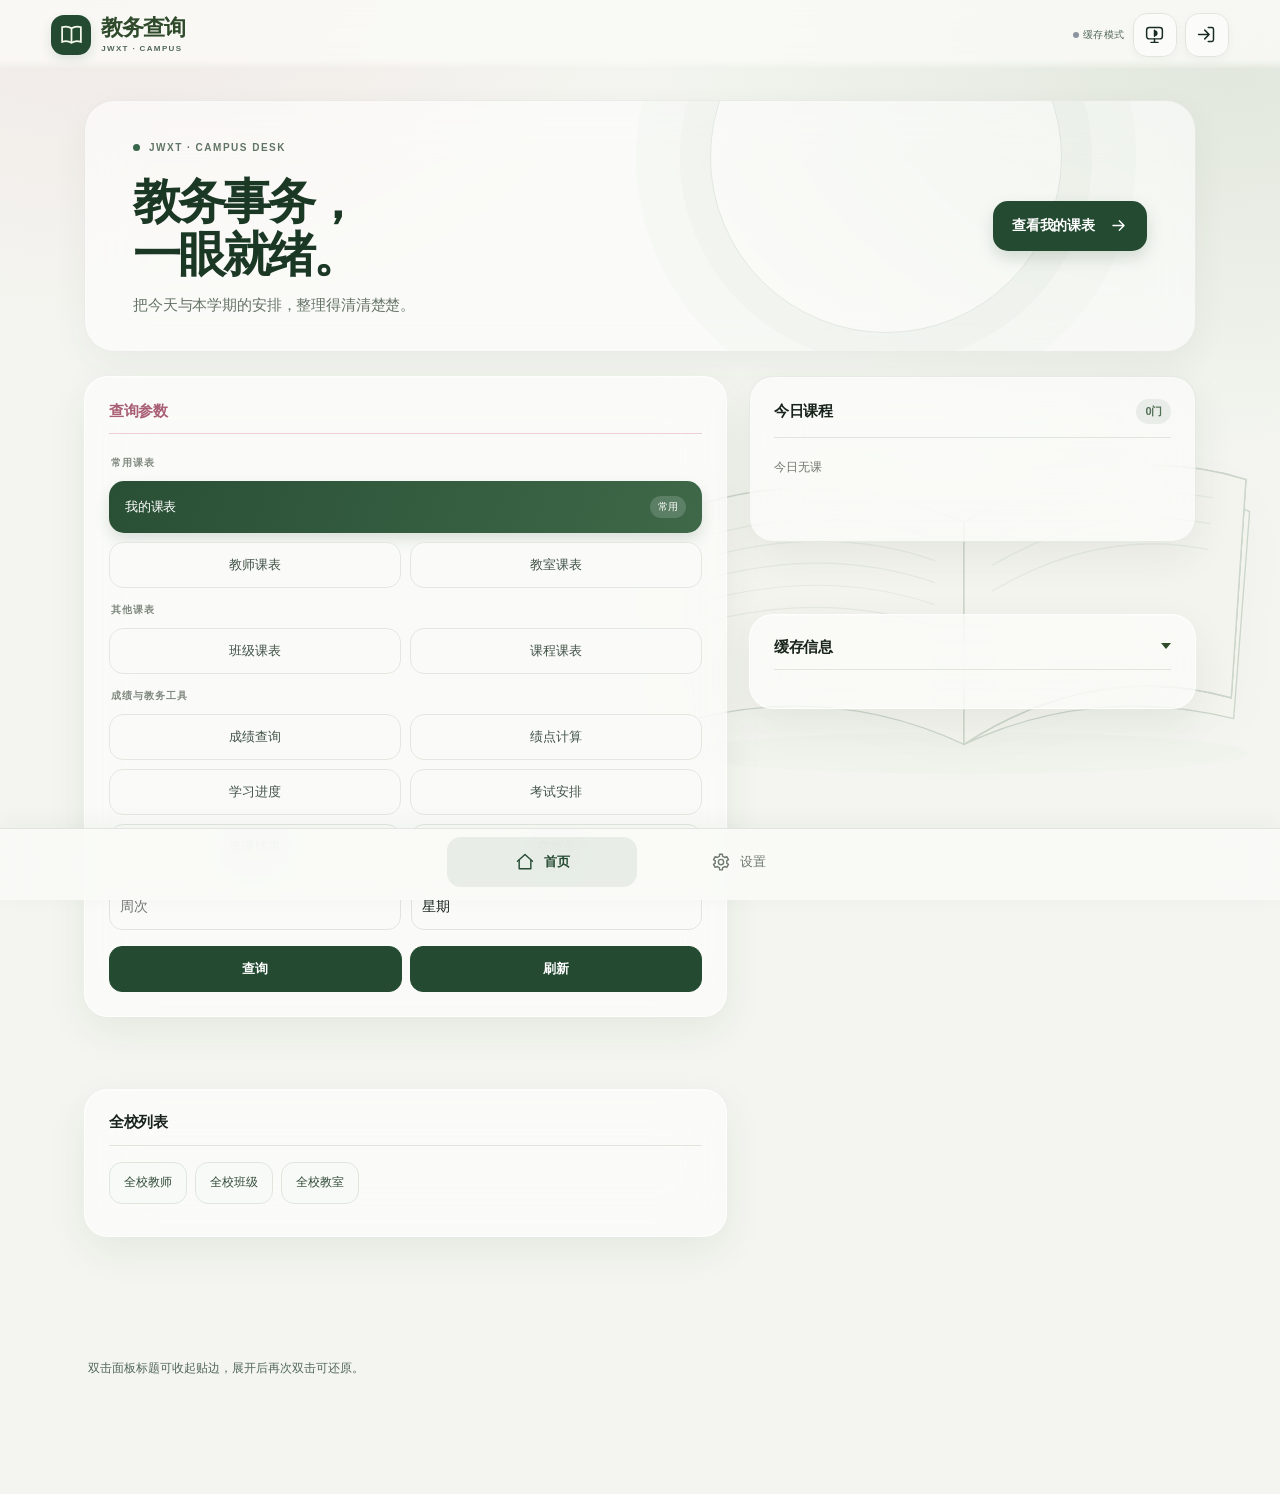
==== commit 327ddfde: "Ship acrylic dashboard, system appearance and today-only schedule" ====
--- a/apk-source/assets/index.html
+++ b/apk-source/assets/index.html
@@ -2,8 +2,12 @@
 <html lang="zh-CN">
 <head>
 <meta charset="UTF-8" />
-<meta name="viewport" content="width=device-width, initial-scale=1.0, maximum-scale=1.0, user-scalable=no" />
-<title>教务查询</title>
+<meta name="viewport" content="width=device-width, initial-scale=1.0, viewport-fit=cover" />
+<title>CICP 教务查询</title>
+<script>
+// Set the first paint to the saved preference, including older Android WebViews.
+(function(){var mode='system';try{mode=localStorage.getItem('jwxt_theme')||'system';}catch(e){}var system=false;try{system=window.Android&&Android.getSystemDarkMode?Android.getSystemDarkMode():window.matchMedia&&window.matchMedia('(prefers-color-scheme: dark)').matches;}catch(e){}document.documentElement.setAttribute('data-theme',(mode==='dark'||mode==='system'&&system)?'dark':'');})();
+</script>
 <style>
 :root {
   --cream: #efe7d4; --cream-2: #e6dcc4;
@@ -236,28 +240,34 @@
 
 /* === 查询参数面板 + 浏览列表：结果页变成可拖动浮窗 === */
 body.in-result #querySection, body.in-result #browseNav {
-  position: fixed; z-index: 160; right: -6px; width: 28px; height: 70px; overflow: hidden;
-  border-radius: 8px;
-  box-shadow: -1px 1px 8px rgba(0,0,0,.1);
-  transition: width .25s ease, right .2s ease, left .2s ease;
+  position: fixed; z-index: 160; right: 0; width: 22px; height: 70px; overflow: hidden;
+  border:1px solid rgba(255,255,255,.68); border-right:0; border-radius:8px 0 0 8px;
+  background:linear-gradient(145deg,rgba(255,255,255,.63),rgba(245,239,224,.38));
+  -webkit-backdrop-filter:blur(18px) saturate(155%); backdrop-filter:blur(18px) saturate(155%);
+  box-shadow:0 7px 22px rgba(36,47,34,.15),inset 0 1px 0 rgba(255,255,255,.75);
+  transition:width .3s cubic-bezier(.2,.8,.2,1),left .3s ease,right .3s ease,box-shadow .25s ease;
   touch-action: none;
 }
 body.in-result #querySection > .card, body.in-result #browseNav > .card { display: none; }
 body.in-result #querySection > .fd-tab, body.in-result #browseNav > .fd-tab {
   display: flex; align-items: center; justify-content: center;
   width: 100%; height: 100%;
-  writing-mode: vertical-rl; padding: 8px 5px 8px 3px; box-sizing: border-box;
-  font-size: 10px; font-weight: 700; letter-spacing: 1px;
+  writing-mode: vertical-rl; padding: 8px 2px; box-sizing: border-box;
+  font-size: 10px; font-weight: 650; letter-spacing: 1.5px;
   cursor: pointer; user-select: none;
 }
-body.in-result #querySection > .fd-tab { background: var(--pink-deep); color: #fff; }
-body.in-result #browseNav > .fd-tab { background: var(--green-deep); color: #fff; }
+body.in-result #querySection > .fd-tab { background:linear-gradient(180deg,rgba(231,161,178,.44),rgba(231,161,178,.12)); color:var(--green-deep); }
+body.in-result #browseNav > .fd-tab { background:linear-gradient(180deg,rgba(112,145,101,.38),rgba(112,145,101,.12)); color:var(--green-deep); }
 body.in-result #querySection.dock-left, body.in-result #browseNav.dock-left {
-  right: auto; left: -6px;
-  border-radius: 8px;
-  box-shadow: 1px 1px 8px rgba(0,0,0,.1);
-}
-body.in-result #querySection.open, body.in-result #browseNav.open { width: 240px; }
+  right:auto; left:0; border-right:1px solid rgba(255,255,255,.68); border-left:0; border-radius:0 8px 8px 0;
+}
+body.in-result #querySection.avoid-left, body.in-result #browseNav.avoid-left,
+body.in-result #todaySection.avoid-left, body.in-result #cacheInfoSection.avoid-left { left:0!important; right:auto!important; border-right:1px solid rgba(255,255,255,.68); border-left:0; border-radius:0 8px 8px 0; }
+body.in-result #querySection.avoid-right, body.in-result #browseNav.avoid-right,
+body.in-result #todaySection.avoid-right, body.in-result #cacheInfoSection.avoid-right { right:0!important; left:auto!important; border-left:1px solid rgba(255,255,255,.68); border-right:0; border-radius:8px 0 0 8px; }
+body.in-result #querySection.open, body.in-result #browseNav.open { width:min(248px,calc(100vw - 52px)); max-height:calc(100vh - 108px - env(safe-area-inset-top,0px)); overflow-y:auto; z-index:180; border:1px solid rgba(255,255,255,.74); border-radius:10px; touch-action:pan-y; overscroll-behavior:contain; background:rgba(249,246,235,.86); -webkit-backdrop-filter:blur(24px) saturate(160%); backdrop-filter:blur(24px) saturate(160%); box-shadow:0 18px 48px rgba(31,42,31,.24),inset 0 1px 0 rgba(255,255,255,.9); }
+body.in-result #querySection.open:not(.dock-left), body.in-result #browseNav.open:not(.dock-left) { left:auto; right:0; }
+body.in-result #querySection.open.dock-left, body.in-result #browseNav.open.dock-left { left:0; right:auto; }
 body.in-result #querySection.open > .fd-tab, body.in-result #browseNav.open > .fd-tab { display: none; }
 body.in-result #querySection.open > .card, body.in-result #browseNav.open > .card { display: block; padding: 8px; margin-bottom: 0; }
 
@@ -269,45 +279,51 @@
 
 body.in-result #todaySection,
 body.in-result #cacheInfoSection {
-  position: fixed; right: -6px; left: auto; z-index: 160;
-  width: 28px; height: 70px; overflow: hidden;
-  border-radius: 8px;
-  box-shadow: -1px 1px 8px rgba(0,0,0,.1);
-  transition: width .25s ease, left .2s ease, right .2s ease;
+  position: fixed; right: 0; left:auto; z-index:160;
+  width:22px; height:70px; overflow:hidden;
+  border:1px solid rgba(255,255,255,.68); border-right:0; border-radius:8px 0 0 8px;
+  background:linear-gradient(145deg,rgba(255,255,255,.63),rgba(245,239,224,.38));
+  -webkit-backdrop-filter:blur(18px) saturate(155%); backdrop-filter:blur(18px) saturate(155%);
+  box-shadow:0 7px 22px rgba(36,47,34,.15),inset 0 1px 0 rgba(255,255,255,.75);
+  transition:width .3s cubic-bezier(.2,.8,.2,1),left .3s ease,right .3s ease,box-shadow .25s ease;
   touch-action: none;
 }
 body.in-result #todaySection.dock-left,
 body.in-result #cacheInfoSection.dock-left {
-  right: auto; left: -6px;
-  border-radius: 8px;
-  box-shadow: 1px 1px 8px rgba(0,0,0,.1);
-}
-body.in-result #todaySection { top: 100px; }
-body.in-result #browseNav { top: 180px; }
-body.in-result #querySection { top: 260px; }
-body.in-result #cacheInfoSection { top: 340px; }
+  right:auto; left:0; border-right:1px solid rgba(255,255,255,.68); border-left:0; border-radius:0 8px 8px 0;
+}
+body.in-result #todaySection { top:calc(104px + env(safe-area-inset-top,0px)); }
+body.in-result #browseNav { top:calc(184px + env(safe-area-inset-top,0px)); }
+body.in-result #querySection { top:calc(264px + env(safe-area-inset-top,0px)); }
+body.in-result #cacheInfoSection { top:calc(344px + env(safe-area-inset-top,0px)); }
 body.in-result #todaySection > .card,
 body.in-result #cacheInfoSection > .card { display: none; }
 body.in-result #todaySection > .fd-tab,
 body.in-result #cacheInfoSection > .fd-tab {
   display: flex; align-items: center; justify-content: center;
   width: 100%; height: 100%;
-  writing-mode: vertical-rl; padding: 8px 5px 8px 3px; box-sizing: border-box;
+  writing-mode: vertical-rl; padding: 8px 2px; box-sizing: border-box;
   font-size: 10px; font-weight: 700; letter-spacing: 1px;
   cursor: pointer; user-select: none;
 }
-body.in-result #todaySection > .fd-tab { background: var(--green); color: var(--cream); }
-body.in-result #cacheInfoSection > .fd-tab { background: var(--pink); color: var(--green-deep); }
+body.in-result #todaySection > .fd-tab { background:linear-gradient(180deg,rgba(112,145,101,.38),rgba(112,145,101,.12)); color:var(--green-deep); }
+body.in-result #cacheInfoSection > .fd-tab { background:linear-gradient(180deg,rgba(231,161,178,.44),rgba(231,161,178,.12)); color:var(--green-deep); }
 
 body.in-result #todaySection.open,
 body.in-result #cacheInfoSection.open,
 body.in-result #querySection.open,
-body.in-result #browseNav.open { width: 240px; height: auto; max-height: 80vh; overflow-y: auto; }
+body.in-result #browseNav.open { width:min(248px,calc(100vw - 52px)); height:auto; max-height:calc(100vh - 108px - env(safe-area-inset-top,0px)); overflow-y:auto; z-index:180; border:1px solid rgba(255,255,255,.74); border-radius:10px; touch-action:pan-y; overscroll-behavior:contain; background:rgba(249,246,235,.86); -webkit-backdrop-filter:blur(24px) saturate(160%); backdrop-filter:blur(24px) saturate(160%); box-shadow:0 18px 48px rgba(31,42,31,.24),inset 0 1px 0 rgba(255,255,255,.9); }
+body.in-result #todaySection.open:not(.dock-left), body.in-result #cacheInfoSection.open:not(.dock-left) { left:auto; right:0; }
+body.in-result #todaySection.open.dock-left, body.in-result #cacheInfoSection.open.dock-left { left:0; right:auto; }
 body.in-result #todaySection.open > .card,
 body.in-result #cacheInfoSection.open > .card { display: block; padding: 8px; margin-bottom: 0; }
 body.in-result #todaySection.open > .fd-tab,
 body.in-result #cacheInfoSection.open > .fd-tab { display: none; }
 
+body.in-result #todaySection.open .card-header,
+body.in-result #cacheInfoSection.open .card-header,
+body.in-result #querySection.open .card-header,
+body.in-result #browseNav.open .card-header { min-height:30px; cursor:pointer; }
 .course-card { border-radius: 12px; border: 1px solid var(--glass-border); padding: 12px; margin-bottom: 8px;
   -webkit-backdrop-filter: blur(8px); backdrop-filter: blur(8px);
   box-shadow: 0 2px 14px rgba(0,0,0,0.04), inset 0 1px 0 var(--glass-hi);
@@ -318,31 +334,14 @@
 html[data-theme="dark"] .course-card.pink { background: rgba(176,117,138,0.8); border-color: rgba(200,134,156,0.4); color: var(--cream); }
 .course-card:active { transform: scale(0.98); }
 
-/* 展开浮窗的四角拖拽标记 */
-body.in-result #todaySection.open,
-body.in-result #cacheInfoSection.open,
-body.in-result #querySection.open,
-body.in-result #browseNav.open { position: fixed; }
-body.in-result #todaySection.open::before,
-body.in-result #cacheInfoSection.open::before,
-body.in-result #querySection.open::before,
-body.in-result #browseNav.open::before {
-  content: ''; position: absolute;
-  top: 0; left: 0; width: 0; height: 0;
-  border-style: solid; border-width: 10px 10px 0 0;
-  border-color: var(--accent, #3a5f3a) transparent transparent transparent;
-  z-index: 10;
-}
-body.in-result #todaySection.open::after,
-body.in-result #cacheInfoSection.open::after,
-body.in-result #querySection.open::after,
-body.in-result #browseNav.open::after {
-  content: ''; position: absolute;
-  bottom: 0; right: 0; width: 0; height: 0;
-  border-style: solid; border-width: 0 0 10px 10px;
-  border-color: transparent transparent var(--accent, #3a5f3a) transparent;
-  z-index: 10;
-}
+body.in-result #todaySection.open > .card,
+body.in-result #cacheInfoSection.open > .card,
+body.in-result #querySection.open > .card,
+body.in-result #browseNav.open > .card { background:transparent; -webkit-backdrop-filter:none; backdrop-filter:none; border:0; box-shadow:none; }
+html[data-theme="dark"] body.in-result #todaySection.open,
+html[data-theme="dark"] body.in-result #cacheInfoSection.open,
+html[data-theme="dark"] body.in-result #querySection.open,
+html[data-theme="dark"] body.in-result #browseNav.open { background:rgba(28,34,29,.82); border-color:rgba(255,255,255,.22); }
 .course-card .name { font-size: 15px; font-weight: 600; line-height: 1.3; margin-bottom: 6px; }
 .course-card .period { font-size: 10px; letter-spacing: 0.12em; font-family: var(--mono); margin-bottom: 6px; }
 .course-card.green .period { color: var(--pink); }
@@ -477,82 +476,94 @@
 
 /* ==== 底部液态玻璃导航栏 ==== */
 .bottomnav {
-  position: fixed; left: 50%; transform: translateX(-50%); bottom: 16px;
-  display: flex; align-items: center; gap: 6px; padding: 7px;
-  border-radius: 28px; z-index: 160;
-  /* 液态玻璃材质：透明 + 强饱和度增强 + 亮度增强 + 微模糊（折射≠模糊） */
-  background: rgba(255,255,255,0.10);
-  -webkit-backdrop-filter: blur(10px) saturate(190%) brightness(1.12);
-  backdrop-filter: blur(10px) saturate(190%) brightness(1.12);
-  border: 1px solid rgba(255,255,255,0.22);
-  box-shadow: 0 12px 40px rgba(0,0,0,0.18), inset 0 1px 0 rgba(255,255,255,0.55), inset 0 -1px 2px rgba(255,255,255,0.25);
-  isolation: isolate;
-  transition: background .3s ease;
-}
-/* 折射高光 rim：玻璃顶部光反射（specular highlight） */
+  position: fixed; left: 50%; transform: translateX(-50%);
+  bottom: calc(14px + env(safe-area-inset-bottom, 0px));
+  display: flex; align-items: center; gap: 5px; width: min(236px, calc(100vw - 40px));
+  padding: 6px; border-radius: 30px; z-index: 160; isolation: isolate;
+  background: linear-gradient(145deg, rgba(255,255,255,.42), rgba(241,239,232,.16) 48%, rgba(255,255,255,.28));
+  -webkit-backdrop-filter: blur(26px) saturate(185%);
+  backdrop-filter: blur(26px) saturate(185%);
+  border: 1px solid rgba(255,255,255,.68);
+  box-shadow: 0 16px 42px rgba(25,37,28,.20), 0 3px 9px rgba(25,37,28,.10), inset 0 1px 0 rgba(255,255,255,.92), inset 0 -1px 0 rgba(80,91,77,.13);
+  transition: background .3s ease, box-shadow .3s ease;
+}
 .bottomnav::before {
-  content: ''; position: absolute; top: 0; left: 6px; right: 6px; height: 62%;
-  border-radius: 22px 22px 12px 12px;
-  background: linear-gradient(180deg, rgba(255,255,255,0.4), rgba(255,255,255,0) 75%);
-  pointer-events: none; z-index: 3;
-}
+  content: ''; position: absolute; inset: 1px 9px auto; height: 48%; border-radius: 24px 24px 50% 50%;
+  background: linear-gradient(180deg, rgba(255,255,255,.72), rgba(255,255,255,.10) 72%, transparent);
+  filter: blur(1px); pointer-events: none; z-index: 4;
+}
+.bottomnav::after { content:''; position:absolute; inset:0; border-radius:inherit; pointer-events:none; z-index:4; box-shadow:inset 0 0 0 1px rgba(255,255,255,.22); }
 .bottomnav .nav-item {
-  display: flex; flex-direction: column; align-items: center; justify-content: center; gap: 3px;
-  padding: 9px 20px; border: none; background: transparent;
-  color: var(--ink-light); font-family: var(--serif); font-size: 11px; cursor: pointer;
-  border-radius: 999px; transition: background .25s ease, color .25s ease, transform .2s ease;
-  min-width: 64px;
-}
-.bottomnav .nav-item svg { width: 22px; height: 22px; stroke: currentColor; fill: none; stroke-width: 1.8; stroke-linecap: round; stroke-linejoin: round; }
-.bottomnav .nav-item.active { color: var(--green); }
+  position: relative; z-index: 3; display: flex; flex:1; flex-direction: column; align-items: center; justify-content: center; gap: 3px;
+  min-width: 0; min-height: 58px; padding: 6px 12px; border: 0; background: transparent;
+  color: rgba(35,48,37,.68); font-family: var(--serif); font-size: 11px; font-weight: 600; cursor: pointer;
+  border-radius: 24px; transition: color .2s ease, transform .35s cubic-bezier(.2,.8,.2,1);
+}
+.bottomnav .nav-item svg { width: 21px; height: 21px; stroke: currentColor; fill: none; stroke-width: 1.7; stroke-linecap: round; stroke-linejoin: round; transition: transform .3s cubic-bezier(.2,.8,.2,1); }
+.bottomnav .nav-item.active { color: var(--green-deep); transform: translateY(-1px); }
+.bottomnav .nav-item.active svg { transform: translateY(-1px) scale(1.04); }
 .bottomnav .nav-item.active svg { filter: none; }
+html[data-theme="dark"] .bottomnav { background:linear-gradient(145deg,rgba(247,250,240,.20),rgba(216,225,202,.08) 50%,rgba(255,255,255,.16)); border-color:rgba(255,255,255,.24); box-shadow:0 16px 42px rgba(0,0,0,.48),inset 0 1px 0 rgba(255,255,255,.36),inset 0 -1px 0 rgba(255,255,255,.08); }
+html[data-theme="dark"] .bottomnav .nav-item { color:rgba(235,239,225,.68); }
 html[data-theme="dark"] .bottomnav .nav-item.active { color: #eaf5c8; }
 html[data-theme="dark"] .bottomnav .nav-item.active svg { filter: none; }
 html[data-style="classic"] .bottomnav { background: var(--cream); -webkit-backdrop-filter: none; backdrop-filter: none; box-shadow: 0 2px 10px rgba(0,0,0,0.08); }
 html[data-style="classic"] .bottomnav::before { display: none; }
-html[data-style="classic"] .bottomnav .nav-item.active { color: var(--green); transform: translateY(-2px) scale(1.28); z-index: 3; background: none; }
-/* 底部导航：液态玻璃——真实折射（bevel位移图）盖住图标，中心清晰、边缘弯曲+色差 */
+html[data-style="classic"] .bottomnav .nav-item.active { color: var(--green); transform: none; z-index: 3; background: none; }
 .bottomnav .glass-slide {
-  position: absolute; top: 5px; bottom: 5px; left: 7px; width: 68px;
-  background: transparent;
-  border-radius: 22px;
-  z-index: 2; pointer-events: none;
-  -webkit-backdrop-filter: blur(1px) saturate(180%) brightness(1.06);
-  backdrop-filter: blur(1px) saturate(180%) brightness(1.06);
-  transition: left .3s cubic-bezier(.34,1.56,.64,1);
-}
-@supports (backdrop-filter: url(#lgGlass)) {
-  .bottomnav .glass-slide {
-    -webkit-backdrop-filter: url(#lgGlass) blur(1px) saturate(180%) brightness(1.06);
-    backdrop-filter: url(#lgGlass) blur(1px) saturate(180%) brightness(1.06);
-  }
-}
-/* 色差棱边：极细红蓝，只出现在玻璃覆盖边缘，随玻璃移动 */
+  position: absolute; top: 6px; bottom: 6px; left: 6px; width: 68px; z-index: 2; pointer-events: none;
+  overflow: hidden; border-radius: 24px;
+  background:linear-gradient(145deg,rgba(255,255,255,.80),rgba(255,255,255,.42) 40%,rgba(246,249,236,.29) 72%,rgba(255,255,255,.54));
+  border:1px solid rgba(255,255,255,.90);
+  -webkit-backdrop-filter:blur(22px) saturate(210%) brightness(1.12);
+  backdrop-filter:blur(22px) saturate(210%) brightness(1.12);
+  box-shadow:0 5px 16px rgba(39,54,40,.18),0 1px 3px rgba(39,54,40,.12),inset 0 1px 0 rgba(255,255,255,.98),inset 0 -1px 0 rgba(255,255,255,.44);
+  transition:left .48s cubic-bezier(.22,1,.36,1),width .42s cubic-bezier(.22,1,.36,1),transform .28s ease;
+}
+.bottomnav .glass-slide::before { content:''; position:absolute; top:-40%; left:-20%; width:140%; height:75%; border-radius:50%; background:linear-gradient(180deg,rgba(255,255,255,.96),rgba(255,255,255,.20) 70%,transparent); filter:blur(2px); }
 .bottomnav .glass-slide::after {
-  content: ''; position: absolute; inset: 0; border-radius: 22px;
-  box-shadow: inset 1px 0 2px -1px rgba(90,170,255,0.6), inset -1px 0 2px -1px rgba(255,70,80,0.55);
-  pointer-events: none;
-}
-.bottomnav .nav-item { position: relative; z-index: 1; }
-.bottomnav .nav-item.refract { color: var(--green); }
+  content: ''; position: absolute; inset: 0; border-radius: inherit; pointer-events: none;
+  box-shadow:inset 1px 0 1px rgba(104,180,255,.54),inset -1px 0 1px rgba(255,126,155,.48),inset 0 0 0 1px rgba(255,255,255,.38);
+  background:linear-gradient(115deg,rgba(255,255,255,.16),transparent 34%,rgba(255,255,255,.10) 74%,transparent);
+}
+.bottomnav .nav-item.refract { color: var(--green-deep); }
 .bottomnav .nav-item.refract svg { filter: none; }
+html[data-theme="dark"] .bottomnav .glass-slide { background:linear-gradient(145deg,rgba(245,252,230,.34),rgba(222,238,203,.18) 48%,rgba(255,255,255,.22)); border-color:rgba(255,255,255,.58); box-shadow:0 5px 18px rgba(0,0,0,.28),inset 0 1px 0 rgba(255,255,255,.70),inset 0 -1px 0 rgba(255,255,255,.18); }
 html[data-theme="dark"] .bottomnav .nav-item.refract { color: #eaf5c8; }
 html[data-theme="dark"] .bottomnav .nav-item.refract svg { filter: none; }
 html[data-style="classic"] .bottomnav .glass-slide { background: rgba(232,220,196,0.95); box-shadow: 0 2px 14px rgba(0,0,0,0.12), inset 0 0 3px rgba(255,255,255,0.6); border-color: rgba(207,190,158,0.9); -webkit-backdrop-filter: none; backdrop-filter: none; filter: none; }
 html[data-style="classic"] .bottomnav .glass-slide::before, html[data-style="classic"] .bottomnav .glass-slide::after { display: none; }
-html[data-style="classic"] .bottomnav .nav-item.refract { color: var(--green); transform: translateY(-2px) scale(1.4); z-index: 3; }
-main { padding-bottom: 86px; }
+html[data-style="classic"] .bottomnav .nav-item.refract { color: var(--green); transform: none; z-index: 3; }
+main { padding-bottom: calc(104px + env(safe-area-inset-bottom, 0px)); }
+@media (max-width:420px) { main { padding-left:18px; padding-right:18px; } }
 
 /* ==== 设置面板 ==== */
 .settings-panel {
   position: fixed; top: 0; left: 0; right: 0; bottom: 0; max-width: 600px; margin: 0 auto;
-  z-index: 120; overflow-y: auto; padding: 16px; animation: sheetUp .22s ease-out;
-}
-.settings-panel .set-row { display: flex; align-items: center; justify-content: space-between; padding: 12px 2px; border-bottom: 1px solid var(--line); }
+  z-index: 120; overflow-y: auto; overscroll-behavior:contain;
+  padding:calc(18px + var(--sb, 0px)) 18px calc(116px + env(safe-area-inset-bottom, 0px)); animation: sheetUp .22s ease-out;
+}
+.settings-hero { position:relative; overflow:hidden; padding:23px 20px 21px; margin-bottom:14px; border:1px solid rgba(255,255,255,.66); border-radius:24px; color:#fff; background:linear-gradient(135deg,#304c36 0%,#58734e 58%,#82916c 100%); box-shadow:0 14px 30px rgba(40,62,43,.20),inset 0 1px 0 rgba(255,255,255,.35); }
+.settings-hero::after { content:''; position:absolute; width:180px; height:180px; right:-58px; top:-85px; border:1px solid rgba(255,255,255,.18); border-radius:50%; box-shadow:0 0 0 18px rgba(255,255,255,.045),0 0 0 38px rgba(255,255,255,.035); }
+.settings-kicker { font:10px var(--mono); letter-spacing:.18em; text-transform:uppercase; color:rgba(255,255,255,.72); }
+.settings-hero h2 { margin-top:5px; font-size:25px; font-weight:600; letter-spacing:.04em; }
+.settings-hero p { margin-top:3px; font-size:12px; color:rgba(255,255,255,.76); }
+.settings-version { position:absolute; right:16px; bottom:16px; z-index:1; padding:5px 9px; border:1px solid rgba(255,255,255,.32); border-radius:999px; background:rgba(255,255,255,.13); font:10px var(--mono); color:#fff; }
+.settings-panel .settings-group { padding:15px 17px 12px; margin-bottom:12px; border-radius:19px; }
+.settings-section-head { display:flex; align-items:center; gap:11px; padding:0 0 10px; margin-bottom:3px; border-bottom:1px solid var(--glass-border); }
+.settings-icon { display:grid; place-items:center; width:34px; height:34px; flex:0 0 34px; border-radius:12px; color:var(--green); background:linear-gradient(145deg,rgba(255,255,255,.72),var(--glass-2)); box-shadow:inset 0 1px 0 rgba(255,255,255,.8),0 2px 8px rgba(30,50,31,.08); font-size:16px; }
+.settings-section-head h3 { color:var(--ink); font-size:14px; font-weight:650; }
+.settings-section-head p { margin-top:1px; color:var(--ink-light); font-size:10px; }
+.settings-panel .set-row { display: flex; align-items: center; justify-content: space-between; gap:14px; min-height:52px; padding: 10px 1px; border-bottom: 1px solid var(--line); }
 .settings-panel .set-row:last-child { border-bottom: none; }
 .settings-panel .set-label { font-size: 14px; color: var(--ink); }
 .settings-panel .set-desc { font-size: 11px; color: var(--ink-light); margin-top: 2px; line-height: 1.5; }
-.settings-panel .set-hint { font-size: 11px; color: var(--ink-light); background: var(--glass-2); border: 1px dashed var(--glass-border); border-radius: 8px; padding: 10px 12px; margin: 4px 0 14px; line-height: 1.6; }
+.settings-panel .set-hint { font-size: 11px; color: var(--ink-light); background:rgba(255,255,255,.24); border:1px solid rgba(255,255,255,.38); border-radius:12px; padding:10px 12px; margin:8px 0 4px; line-height:1.65; }
+.settings-panel .set-btn { min-height:34px; padding:6px 13px; border-color:var(--glass-border); background:rgba(255,255,255,.28); transition:transform .18s ease,background .18s ease; }
+.settings-panel .set-btn:active { transform:scale(.96); }
+.settings-panel .setting-input { width:auto; min-height:36px; margin:0; padding:0 10px; border-radius:10px; background:rgba(255,255,255,.34); }
+.settings-panel input[type="number"].setting-input { width:76px; }
+.settings-panel .cache-path { max-width:58%; overflow-wrap:anywhere; text-align:right; color:var(--ink-light); font:10px var(--mono); }
 .seg { display: flex; gap: 6px; }
 .seg button { font-size: 12px; padding: 5px 11px; border: 1px solid var(--green); background: transparent; color: var(--green); border-radius: 999px; cursor: pointer; }
 .seg button.on { background: var(--green); color: var(--cream); }
@@ -563,6 +574,9 @@
 .switch.on { background: var(--green); box-shadow: none; }
 .switch.on::after { transform: translateX(20px); }
 html[data-style="classic"] .settings-panel { background: var(--cream); }
+html[data-style="classic"] .settings-panel .settings-group { border-width:2px; border-radius:10px; }
+html[data-style="classic"] .settings-hero { border-radius:10px; box-shadow:none; }
+html[data-style="classic"] .settings-icon { box-shadow:none; border:1px solid var(--green); border-radius:8px; }
 
 /* 查询课表：与参考 demo 一致的固定表头、整表滚动与底部周次面板。 */
 body.schedule-result { overflow:hidden; font-family:-apple-system,BlinkMacSystemFont,"PingFang SC","Microsoft YaHei",sans-serif; color:#383838; background:#f0eae2; }
@@ -626,6 +640,7 @@
 @media(prefers-reduced-motion:reduce) { #resultContent, #weekGhost { transition:none !important; } }
 
 </style>
+<link rel="stylesheet" href="ui/app.css">
 </head>
 <body>
 
@@ -648,10 +663,7 @@
 
 <header class="topbar" id="mainTopbar">
   <!-- 首页元素 -->
-  <div class="topbar-left tb-home-only" style="gap:8px;">
-    <span class="mono" style="color:var(--green); font-size:9px;">JWXT</span>
-    <h1 class="topbar-title">教务查询 <span style="font-size:11px; color:var(--pink-deep); font-weight:400;">v0.9.7</span></h1>
-  </div>
+  <div class="topbar-left tb-home-only app-brand"><span class="brand-symbol" aria-hidden="true"><svg viewBox="0 0 24 24" fill="none" stroke="currentColor" stroke-width="1.7"><path d="M12 6c-3-2-6-2-9-1v14c3-1 6-1 9 1 3-2 6-2 9-1V5c-3-1-6-1-9 1Z"/><path d="M12 6v14"/></svg></span><div><h1 class="topbar-title">教务查询</h1><span class="brand-caption">JWXT · CAMPUS</span></div></div>
   <!-- 结果页顶栏：三栏对称布局 -->
   <div class="tb-result-wrap" id="tbResultWrap">
     <div class="tb-col tb-col-left">
@@ -681,17 +693,13 @@
       </button>
     </div>
   </div>
-  <div style="display:flex; align-items:center; gap:8px;">
+  <div class="topbar-tools">
     <span class="status-dot tb-home-only" id="statusDot"></span>
     <span class="mono tb-home-only" id="statusText" style="font-size:8px;">缓存模式</span>
-    <button class="tb-home-only" id="styleBtn" onclick="toggleStyle()" style="width:24px;height:24px;border-radius:5px;border:1px solid var(--line);background:transparent;color:var(--ink);display:flex;align-items:center;justify-content:center;cursor:pointer;padding:0;font-size:8px;writing-mode:vertical-rl;letter-spacing:1px;line-height:1;">玻璃</button>
-    <button class="tb-home-only" id="themeBtn" onclick="toggleTheme()" style="width:24px;height:24px;border-radius:5px;border:1px solid var(--line);background:transparent;color:var(--ink);display:flex;align-items:center;justify-content:center;cursor:pointer;padding:0;font-size:8px;writing-mode:vertical-rl;letter-spacing:1px;line-height:1;">深色</button>
-    <button id="loginBtn" onclick="showLogin()" title="登录" style="width:24px;height:24px;border-radius:5px;border:1px solid var(--line);background:transparent;color:var(--ink);display:flex;align-items:center;justify-content:center;cursor:pointer;padding:0;">
-      <svg width="14" height="14" viewBox="0 0 24 24" fill="none" stroke="currentColor" stroke-width="2" stroke-linecap="round" stroke-linejoin="round"><path d="M15 3h4a2 2 0 0 1 2 2v14a2 2 0 0 1-2 2h-4"/><polyline points="10 17 15 12 10 7"/><line x1="15" y1="12" x2="3" y2="12"/></svg>
-    </button>
-    <button id="logoutBtn" onclick="doLogout()" title="退出" style="display:none;width:24px;height:24px;border-radius:5px;border:1px solid var(--line);background:transparent;color:var(--ink);display:flex;align-items:center;justify-content:center;cursor:pointer;padding:0;">
-      <svg width="14" height="14" viewBox="0 0 24 24" fill="none" stroke="currentColor" stroke-width="2" stroke-linecap="round" stroke-linejoin="round"><path d="M9 21H5a2 2 0 0 1-2-2V5a2 2 0 0 1 2-2h4"/><polyline points="16 17 21 12 16 7"/><line x1="21" y1="12" x2="9" y2="12"/></svg>
-    </button>
+
+    <button type="button" class="tb-home-only toolbar-action" id="themeBtn" onclick="toggleTheme()" aria-label="切换外观"></button>
+    <button type="button" class="toolbar-action" id="loginBtn" onclick="showLogin()" title="登录" aria-label="登录"></button>
+    <button type="button" class="toolbar-action" id="logoutBtn" onclick="doLogout()" title="退出登录" aria-label="退出登录" style="display:none"></button>
   </div>
 </header>
 
@@ -725,11 +733,11 @@
     <div class="card card-green">
       <div class="card-header">
         <span class="mono">今日课程</span>
-        <span class="mono" id="todayCount" style="font-size:9px; color:var(--ink-light);"></span>
+        <div style="display:flex;align-items:center;gap:8px;"><span class="mono" id="todayCount" style="font-size:9px; color:var(--ink-light);"></span></div>
       </div>
       <div id="todayCourses"></div>
     </div>
-    <div class="fd-tab" ontouchend="if(this.parentElement._justDragged){return;}event.preventDefault();toggleFloat('todaySection')">今日课程</div>
+    <div class="fd-tab" onclick="if(this.parentElement._justDragged)return;toggleFloat('todaySection')">今日课程</div>
   </section>
 
   <section id="querySection">
@@ -758,7 +766,7 @@
         <button style="flex:1;" onclick="runQuery(true)">刷新</button>
       </div>
     </div>
-    <div class="fd-tab" ontouchend="if(this.parentElement._justDragged){return;}event.preventDefault();toggleResultFloat('querySection')">查询参数</div>
+    <div class="fd-tab" onclick="if(this.parentElement._justDragged)return;toggleResultFloat('querySection')">查询参数</div>
   </section>
 
   <!-- 浏览入口 -->
@@ -771,7 +779,7 @@
         <button class="btn-chip" onclick="openBrowse('classroom')">全校教室</button>
       </div>
     </div>
-    <div class="fd-tab" ontouchend="if(this.parentElement._justDragged){return;}event.preventDefault();toggleResultFloat('browseNav')">全校列表</div>
+    <div class="fd-tab" onclick="if(this.parentElement._justDragged)return;toggleResultFloat('browseNav')">全校列表</div>
   </section>
 
   <!-- 缓存信息（首页卡片 / 结果页浮窗） -->
@@ -779,16 +787,13 @@
     <div class="card card-green">
       <div class="card-header" onclick="toggleCacheInfo()" style="cursor:pointer; user-select:none;">
         <span class="mono">缓存信息</span>
-        <span class="caret" id="cacheCaret" style="color:var(--green);"></span>
+        <div style="display:flex;align-items:center;gap:8px;"><span class="caret" id="cacheCaret" style="color:var(--green);"></span></div>
       </div>
       <div id="cacheBody" style="display:none; font-size:11px; color:var(--ink-light); line-height:1.8;">
-        <div>存储类型：WebView localStorage</div>
-        <div>存储路径：/data/data/com.cicp.jwxt/app_webview/</div>
-        <div style="margin-top:4px;">已缓存数据：</div>
         <div id="cacheList" style="font-size:11px; color:var(--green-deep); padding:4px 0;"></div>
       </div>
     </div>
-    <div class="fd-tab" ontouchend="if(this.parentElement._justDragged){return;}event.preventDefault();toggleFloat('cacheInfoSection')">缓存信息</div>
+    <div class="fd-tab" onclick="if(this.parentElement._justDragged)return;toggleFloat('cacheInfoSection')">缓存信息</div>
   </section>
 
   <!-- 浏览结果 -->
@@ -840,40 +845,45 @@
 
 <!-- 设置面板 -->
 <section id="settingsSection" class="hidden settings-panel">
-  <div class="card">
-    <div class="card-header"><span class="mono">设置</span><span class="mono" style="color:var(--ink-light);">v0.9.7</span></div>
-
-    <div class="card-header" style="border-color:var(--pink);"><span class="mono">外观</span></div>
-    <div class="set-row"><div class="set-label">主题风格</div>
-      <div class="seg">
-        <button id="styleBtn2" onclick="toggleStyle()">玻璃</button>
-        <button id="styleBtn2c" onclick="toggleStyleClassic()">经典</button>
-      </div></div>
-    <div class="set-row"><div class="set-label">深色模式</div>
-      <div class="seg">
-        <button id="themeBtn2" onclick="toggleTheme()">浅色</button>
-      </div></div>
-
-    <div class="card-header" style="border-color:var(--pink);"><span class="mono">通知</span></div>
+  <div class="settings-hero">
+    <div class="settings-kicker">JWXT · PERSONAL SPACE</div>
+    <h2>设置与偏好</h2>
+    <p>把课表和应用调整成你习惯的样子</p>
+    <span class="settings-version">VERSION 0.9.8</span>
+  </div>
+
+  <section class="settings-group card">
+    <div class="settings-section-head"><span class="settings-icon">◈</span><div><h3>外观</h3><p>主题与显示方式</p></div></div>
+    <div class="set-row appearance-row"><div class="set-label">外观模式<small class="set-desc">自动随安卓系统切换</small></div><div class="seg appearance-seg" role="group" aria-label="外观模式"><button type="button" id="theme-system" onclick="setThemeMode('system')">自动</button><button type="button" id="theme-light" onclick="setThemeMode('light')">浅色</button><button type="button" id="theme-dark" onclick="setThemeMode('dark')">深色</button></div></div>
+  </section>
+
+  <section class="settings-group card">
+    <div class="settings-section-head"><span class="settings-icon">◉</span><div><h3>通知</h3><p>上课提醒与系统权限</p></div></div>
     <div class="set-row"><div class="set-label">常驻今日课程通知</div><button class="switch" id="notifySwitch" onclick="toggleNotify()"></button></div>
     <div class="set-row"><div class="set-label">测试通知</div><button class="set-btn" onclick="testNotify()">发送一条</button></div>
     <div class="set-hint">如果收不到通知：安卓13+/HarmonyOS 需到 <b>系统设置 → 通知 → 应用通知</b> 中手动打开“CICP教务查询”的通知开关，并在“通知管理”里允许横幅/锁屏显示，App 内才可能发出。</div>
-
-    <div class="card-header" style="border-color:var(--pink);"><span class="mono">校历</span></div>
-    <div class="set-row"><label class="set-label" for="semesterStartInput">本学期第1周周一</label><input id="semesterStartInput" type="date" onchange="saveSemesterCalendar()" style="max-width:145px;border:1px solid var(--line);border-radius:8px;padding:7px;background:var(--surface);color:var(--ink);"></div>
-    <div class="set-row"><label class="set-label" for="semesterWeeksInput">学期周数</label><input id="semesterWeeksInput" type="number" min="1" max="30" value="20" onchange="saveSemesterCalendar()" style="width:72px;border:1px solid var(--line);border-radius:8px;padding:7px;background:var(--surface);color:var(--ink);"></div>
+  </section>
+
+  <section class="settings-group card">
+    <div class="settings-section-head"><span class="settings-icon">▦</span><div><h3>校历</h3><p>教学周自动计算依据</p></div></div>
+    <div class="set-row"><label class="set-label" for="semesterStartInput">本学期第1周周一</label><input class="setting-input" id="semesterStartInput" type="date" onchange="saveSemesterCalendar()"></div>
+    <div class="set-row"><label class="set-label" for="semesterWeeksInput">学期周数</label><input class="setting-input" id="semesterWeeksInput" type="number" min="1" max="30" value="20" onchange="saveSemesterCalendar()"></div>
     <div class="set-hint">用于计算当前教学周和今日课程。校历调整时可在这里修改。</div>
-
-    <div class="card-header" style="border-color:var(--pink);"><span class="mono">缓存</span></div>
-    <div class="set-row"><div class="set-label">缓存路径</div><div style="font-size:11px; color:var(--ink-light); text-align:right;">/data/data/com.cicp.jwxt/app_webview/</div></div>
+  </section>
+
+  <section class="settings-group card">
+    <div class="settings-section-head"><span class="settings-icon">◇</span><div><h3>缓存</h3><p>离线数据管理</p></div></div>
+    <div id="settingsCacheSummary"></div><div class="set-row"><div class="set-label">缓存路径</div><div class="cache-path">/data/data/com.cicp.jwxt/app_webview/</div></div>
     <div class="set-row"><div class="set-label">已缓存数据</div><span class="mono" id="cacheCount2" style="font-size:10px; color:var(--green);"></span></div>
     <div class="set-row"><div class="set-label">清空全部缓存</div><button class="set-btn" onclick="clearAllCache(); refreshSettingsCache()">清空</button></div>
-
-    <div class="card-header" style="border-color:var(--pink);"><span class="mono">关于</span></div>
-    <div class="set-row"><div class="set-label">版本号</div><span class="mono" style="font-size:12px; color:var(--ink);">v0.9.7（1.0 为正式版）</span></div>
-    <div class="set-row"><div class="set-label">源码仓库</div><button class="set-btn" onclick="openRepo()">GitHub</button></div>
-    <div class="set-hint">本项目由 <b>豆包工作</b> 辅助开发。数据来自中央司法警官学院教务系统（CICP），仅供个人学习使用。</div>
-  </div>
+  </section>
+
+  <section class="settings-group card about-card">
+    <div class="about-brand"><span class="about-symbol">C</span><div><span class="settings-kicker">CAMPUS COMPANION</span><h3>CICP 教务查询</h3><p>课程与教务，随时查看。</p></div><span class="about-version">v0.9.8</span></div>
+    <div class="about-features"><div><strong>离线可用</strong><span>查过的信息，随时查看</span></div><div><strong>账户隔离</strong><span>个人缓存分开保存</span></div></div>
+    <p class="about-copy">独立学习项目，数据来自中央司法警官学院教务系统。应用查询结果以学校教务系统为准。</p>
+    <div class="about-footer"><span>由豆包与 Codex 协作开发<br><small>开源许可 · MIT</small></span><button type="button" class="set-btn" onclick="openRepo()">查看源码 ↗</button></div>
+  </section>
 </section>
 
 <!-- 底部液态玻璃导航栏 -->
@@ -887,6 +897,7 @@
   </button>
 </nav>
 
+<script src="ui/experience.js"></script>
 <script>
 var SURNAMES = {'A':'伌侒俺傲僾儑凒凹卬厫叆哀哎唉唵啀啊啽嗄嗌嗳嗷嗸嘊噯坳垇垵埃埯堓塧墺壒奡奥奧娭娾婩媕媪媼嫒嫯嬡安岇岙岰岸峖嶅嶴庵廒愛慠懊懓懝扷抝拗按挨捱揞摮擙敖敱敳昂昹昻晻暗暧曖枊柪案桉梎欸毐氨洝溰溾滶澳濭熬爊爱犴獒獓玵瑷璈璦痷癌皑皚皧盎盦盫瞹矮砹硋碍磝礙罯翱翶翺聱肮胺腤艾芺荌菴萻葊蓭蔜蔼薆藹螯袄襖誝諳謷謸譪譺谙豻貋躷軪遨醠銨銰錌錒鎄鏊鏖鑀铵锕锿镺閡闇阿隌隘隞隩雸霭靄靉鞌鞍韽餲馣馤騃驁骜骯鮟鰲鱫鳌鴱鵪鶕鷔鹌黯鼇鿫鿷','B':'不丙並丷亳仈仌仒仢伯伴伻佈佊佖佨佰併侼便保俵俻俾倂倍倴偋偝偪偹傍備傡傧傰僃僠僰儐儤儦八兵冫冰別别剝剥办勃勏勹勽包匕北匾半卑博卜卞卟叐变叭吡吥吧呗咇咘哔哱哵哺唄啚啵喸嗶嘣嚗坂坋坌坒坝坢坺垪垹垻埄埗埠埲堛堡堢報塝塴墂墢壁壩备変夶夿奔奙奟奰妣妭妼姅婊婢媬嫑嬖嬶孛孢孹宝宲宾寎寚寳寶屄岅岜峅峇峬崩嵭嶓巴巼币布帗帛帮幇幖幚幣幤幫并幷庇庍庯庰庳廍廦弁弊弝弻弼彃彆彪彬彼徧徶忁必忭怉怑怖怭怲怶悑悖悲惫惼愂愊愎愽憊憋懪扁扒扮扳抃把抜报抦抪抱拌拔拜拝拨挀挬捌捕捗捠捭捹掤掰揙揹揼搏搒搬摆摈摒摽撥撪播擘擯擺攽敗敝斃斌斑斒昁昄昞昪昺晡暴曓本朳朼杓杯板枈枹柀柄柈柏柨柭柲标栟栢栤桮桳梆梐梖梹棅棒棓椑椕楅楍榌榜槟標檗檦檳欂欛步歨歩殡殯比毕毖毙毴氞氷汃汳汴沘泍波泵浜浡淲淿渀渤湢湴溊滗滨滭滮潷濒濞濱濵瀌瀕灞灬炞炦炳焙煏煲煸煿熚熛爂爆爸版牑牓牔牬犇犕犦犮犻狈狛狴狽猈猋猵猼獖獘獙獱玐玢玣玤玻珌珤班珼琣琫琲瑸璧璸瓝瓟瓣瓪瓸瓿甂甏甭畀畁畚畢疕疤疪病痭痹痺瘢瘪瘭癍癟癶癷癹白百皕盃盋眪睤矲砏砭砵碆碑碚碥碧磅磦礡礴祊禀禆禙秉秕秚秡稖稗稟稨穮窆窇窉竝竡笆笓笔笣笨笾筆筚箄箅箆箔箥箯篦篰篳簙簸簿籩粃粄粊粑粨粺糄糒糪紦紴絆絔絣綁綳綼緥編緶縍縪繃繴繽绊绑绷缏编缤缽罢罷罼羓翉耙聛肑胈胉背胞脖脿腷膀膊膑膘臂臏臕舨般舭舶艊艑艕芭苄苝苞苩苪苯苾茇荜荸荹莂菝菠菢菶萆萞萡萹葆葧蒡蓓蓖蓽蔀蔈蔔蔽蕔薄薜薭藊藣藨藵蘗虌虣虨蚆蚌蚫蛂蛃蛽蜌蜯蝂蝙螁螌螕蟞补表袌袐袚被袯袰袹補裨裱褊褒褓褙褩褾襃襅襏襒襞襣襬襮覇覍觱詖詙誁誖誧諘謗謤譒變诐谤豍豝豩豰豳豹貏貝貱貶賁賓賔賲贁贆贔贝败贬贲赑趵跁跋跛跸踄踣蹕蹦蹩蹳躃躄軰軷輩輽轐辈辡辦辧辨辩辫辬辮辯边辺迸逋逩逬逼遍避邉邊邠邦邫邲邴邶郣郥部郶鄁鄙鄨鄪醭釆釛釟鈀鈈鈑鈵鈸鈽鉋鉍鉑鉡鉢鉳鉼鋇鋍鋲錛錶鍽鎊鎛鎞鏎鏢鏰鐴鐾鑌鑣鑤鑮钚钡钣钯钵钸钹铂铇铋锛镈镑镔镖镚镳閇閉閍閞閟闁闆闭阪陂陃陛雹霦霸靌靐靤靶靽鞁鞆鞛鞞鞤鞭鞴鞸韛韠頒顮颁颩颮颰颷飆飇飈飊飑飙飚飶飹飽餅餑餔餠餢餺饆饱饼饽馎馛馝馞駁駂駜駮驃驆驋驫驳骉骠骲骳髀髆髈髉髌髕髟髩髱髲鬂鬓鬢魃魓魞魬鮁鮅鮊鮑鮩鯾鯿鰏鰾鱉鱍鲃鲅鲌鲍鲾鳊鳔鳖鳪鳵鳻鴇鴘鵏鵓鵖鵯鷝鷩鸔鸨鹁鹎鼈鼊鼥鼻齙龅龞鿱鿻','C':'丑丒丛丞串丳乗乘乼亍产仇从仓仦仧仩仯仺伜传伡伥伧伺佌佽侈侘侙侟侧侪侱侴促俥俦俶倀倅倉倕倡倸偁偆偖偛偢偨偲側偿傖傗储傪催傳傸傺僘僜僝僢儃儊儏儔儕償儭儲儳充兏冁冊册冲凑凔凗処出刅刌刍创初刬刱刺刾剉剏剒剗剙創剶剷劖勅勑勦勶匆卶厂厕厝厠厨厰参參叄叅叉叢叱叺吃吋吜吵吹呈呎呲哧唇唓唱啋啐啛啜啴啻喍喘喫喰嗏嗔嗤嘃嘈嘗嘬嘲嘼嘽噄噇噈噌嚋嚐嚓嚫嚵嚽囃囅囆囪囱圌场坻坼垂垐垑垞埀城埕埫埰埱堘堲場堾塍塖塲塵墀墄墋墔壥处夎夦奼妛姹娍娕娖娼婃婇婤婥婵婼媋媨媰媸嫦嬋嬠嬦嬨存孮孱宠宬宸寀察寵寸尘尝尺层層屮岀岑岔岻峸崇崈崔嵖嵢嵯嵳嵼嵾嶆嶉嶒巉巐巑巛川巢巣差帱常幝幢幨幬幮床庛庱廁廚廛廠弛弨彨彩彲彳彻徂徎従徖徜從徸徹忏忖忡忩忰忱怅怆怊怞怱怵恜恥恻悜悤悰悴悵惆惙惝惨惩惭惷惻愁愖愴愺慈慒慗慘慙慚慛憁憃憆憏憕憡憧憯憱憷懆懘懤懲懴懺成戳才扠扯承抄抶抻抽拀拆拵拺持挫挰挿捵捶掁採掣措掺插揣揨揰揷搀搊搋搐搓搥搽摌摏摐摚摛摤摧摲摴摻撐撑撡撤撦撮撺擉操擦攃攙攛攡敇敊敐敕敞斥斮斶斺旵旾昌春昶晁晟晨晿暙暢暰暷曟曹曺曽曾朁朝朾朿杈材村杘杵杶杻杽枞枨柌查柴柷柽栦栨梣梴棇棌棎棖棤棦棰椆椉椎椘椙椽椿楚楮榇榋榱槆槌槎槯槽樄樅樔樗樬樷橁橕橙橱橻檉檙檚檫櫄櫉櫕櫥櫬欃欉欌欑次欩欪欻欼歂歘歜歠此歭歯殂残殘殠殩毚毝毳氅氚汆汊汌池沉沖沧泚泟洆测浐浱浺浾涔涰淐淙淬淳測湁湊湌湹湻溗滀滁滄滣滻漅漎漕漗漘漦漼潀潨潮潹潺澂澄澈澊澯澶濋濢濨濸瀍瀓瀺灇灛灻灿炊炒炽烢烾焠焣焧焯焻煁煘煼熜熶熾燀燦燽爘爜爞爡爨爯牀牊牎牕牚犉犓犨犫犲猖猜猝猭猹獊獑獕玔玚玼珁珫珵珹珿琛琡琤琩琮瑃瑏瑒瑳瑺瑽璀璁璨璴瓷瓺瓻甆甞產産畅畜畟畴畻畼疀疇疢疩疮疵痓痤痴痸瘁瘄瘈瘎瘛瘡瘥瘯瘳癡皉皗皠皴眧眵睈睉睬睶瞅瞋瞛瞝瞠瞮矁矗矬砗础硟硨硩硳硶碀碜碴磁磋磛磢磣磪磭礎礠礤礸祠祡禅禪秅秤称程稠稱穇穪穳穿窓窗窚窜窲窻竀竁竄竌竐竲竴竾笒笞笧筂策筞筬筴筹箎箠箣箺篅篘篡篨篪篵篸簅簇簎簒籌籿粋粗粚粣粲粹糍糙紁純紣紬絀絒絘絺絾綝綢綵綷綽緟緫緽緾縒縗縝縩縬繛繟繱纏纒纔纯绌绰绸缞缠罉罺罿羼翀翄翅翆翠翤翨耖耡耻聅聡聦聪聰肏肔肞肠胣胵脀脃脆脞脣脨脭脺腄腏腟腠腸膓膗膥膪膬膵臅臎臣臭臰臿舂舛舡舩舱船艖艙艚艟艬艸艹芆芻苁苌苍茈茌茐茝茞茦茨茬茶茺荈草荎荝荿莀莐莗莝莡莼莿菖菗菙菜萃萅萇萗萴萶葱蒇蒓蒢蒫蒭蒼蓌蓛蓫蓯蓴蓸蔖蔟蔡蔥蔯蕆蕏薋薒薵薼藂藏藸處虘虫虿蚇蚕蚩蚳蛏蛓蛼蜍蝅蝉蝩蝽螆螥螬螭螴蟌蟐蟬蟲蟵蟶蟾蠀蠆蠢蠶蠺衝衩衬袃袲袳裁裎裧裭裮裯褈褚褫褿襊襙襜襯覘觇觕觘触觸訍訦訬訵詞詧詫誎誗誠誯誴誺諂諃諔諶謓謘謥謲謿譂讇讎讐讒讖词诚诧谄谌谗谶豖豠豺貙財貾賗賜賝賨賩賰賶贂财赐赤赪赬赿趀趁趂超趍趎趗趠趡趩趻跐跮跴踀踆踌踔踟踧踩踳踸踹蹅蹉蹖蹙蹭蹰蹴蹵蹿躇躊躔躕躥躦車軙輟輲輳輴轈车辍辏辝辞辤辭辰辴辵辶辿迟迠迧逞逪逴遄遅遚遟遪遫遲遳邨郕郴鄐鄛鄵鄽酁酂酢酧酫酬酲醇醋醕醜醝醦醻采釧釵鈂鈔鉆鉏鉓鉹銃銐銟銼鋋鋑鋓鋤鋮鋹鋿錘錞錩錯鍖鍤鍯鎚鏙鏛鏟鏦鏪鏳鏿鐣鑔鑡鑱鑶鑹钏钗钞铖铲铳锄锉错锠锤锸镡镩镲镵镸閦閳閶闖闡闯阊阐阷陈陙除陲陳隀雌雏雔雛雠雴霃靗靫韂韔頙頳顀顇顣顫颤飡飭飺餈餐餷饎饓饞饬馇馋馳騁騘騬騲驂驄驓驰骋骖骢骣骴髊鬯魑魗鮆鯎鯙鯧鰆鱨鲳鲿鴜鴟鵄鶉鶒鶞鶨鶬鶵鶿鷀鷐鷘鸀鸧鸱鹑鹚鹺鹾麁麄麎麤麨麶黐黜黪黲鼀鼂鼌鼚齒齓齔齜齝齣齪齭齹齼齿龀龊龡','D':'丁东丟丢丹乧亣亶亸仃代仾伄伅伔佃但低侗侢俤倒倲偙偳傎傣僀働僤儅儋兊兌兑党兜兠典冬冻凋凍凙凟凳凼刀刁刂刐刟到刴剁剟剢剫剬剳动動勯匒匰匵单単厎厧厾叇叠叨叮叼吊吨吺呆呔呧呾咄咑咚哆哋哒哚唗唙唞啇啖啗啲啶啿喋喥單嗒嗲嘀嘚嘟嘾噉噔噠噵噸噹嚁嚉嚪嚲嚸囤地圵坔坘坫垈垌垖垛垜垤垫垯垱埊埞埬埭埵堆堕堞堤堵塅塠墊墑墥墩墪墬墮墯墱墶壂壋壔多夛大夺奃奌奝奠奪奲奵妉妒妬妲姛娣娻婝婰婸媂媅媏嫡嬁嬞嬻宕定对导対對導尮屌岛岱岽峌峒島崜崠崬嵟嵣嵮嵽嵿嶋嶌嶝嶞嶳嶹巅巓巔帄帎帒帝带帯帶帾幉庉底店度廗廸弔弟弤弴弹弾彈当彫彽待得徚徳德忉忊怛怟怠怼恎恫恴悳悼惇惦惪惮惰惵愓慸憚憜憝憞憺懂懛懟戙戜戥戴扂打扚扥扽抌抖抵担拞挅挆挏挕挡捣捯掂掇掉掋掸揲搗搭摕撉撘撢撣撴擋擔擣攧攩敁敌敓敚敟敠敦敪敵斗斣断斷旦旳昳昸曃曡朩朵朶朷杕杜東枓枤柁柋柢柦柮栋桗档梊梑梪棏棟棣椗椟椡椣椯椴楯槇槙槝樀橂橔橝橷檔檤櫈櫝欓歹殆殚殜殦殫殬殰段殿毈毒毭毲氎氐氘氡氭氮氹汈汏沊沌沓泹洞浢涜涤涷淀淂淡渎渡渧湩滇滌滴潒潡澢澱澸澹濎濧瀆瀩瀻灙灯炖炟点焍焘煅燈燉燵燾爹牃牍牒牘牴犊犜犢狄狚独猠獃獤獨玎玓玬玳玷珰珶琔琱琽瑇瑖璒璗璫瓄瓙瓞瓭瓽甋甔甙电甸畓畗畣畳當疂疉疊疍疔疸痘痥痽瘅瘨瘩瘹癉癚癜癫癲登的皾盗盜盪盯盹盾眈眔眣眰眱睇督睹瞊瞗瞪短矴砀砃砘砥硐碇碉碓碘碟碠碡碫碭碲碷磓磴磸磾礅礑祋祶祷禂禘禫禱秺稲稻窎窞窦窵竇竨端竳笃笗笚笛笪第等答筜箌箪箽篤篴篼簓簖簜簞簟簤簦簹籪籴糴紞紿絧絰綐綞緞締緿繨繵纛绐绖缍缎缔羍羝翟翢翿耊耋耑耵耷耼耽聃聜聢聸肚胅胆胨胴脦脰腅腖腚腣腶膽臷舠舵艓艔艜艠艡芏苖苳苵荅荙荡荰荳荻菂菄菧菪菿萏萣董葮蒂蒧蓞蓧蔋蔐蔕蔸蕇蕩蕫薘薡薱藋藡蘯虭虰蚪蚮蛁蛋蜑蜔蜨蜳蝀蝃蝊蝳蝶螙螮蟷蟽蠧蠹衜衟衴袋袛裆裰裻褋褍褝褡褺襌襠襨襶覩覴覿觌觛觝訂訋詄詆詚誕読調諌諜諦譈譡譵讀讜讟订诋诞读调谍谛谠豄豆豋豴貂貸賭贉贕贷赌赕趃趆趓趤趸跌跕跢跥跶跺踮踱踲踶蹀蹈蹎蹛蹢蹬蹲蹾躂躉躖躭躱躲軃軇軑軚軧軩轪达迏迖迚迨迪迭迵逇递逓逗逮逹逿遁道達遞遯遰邓邸郖郸都鄧鄲酊酘醏釖釘釣釱鈄鈍鈟鈬鉪銩銱鋌鋽錖錠鍀鍉鍍鍛鍴鎉鎝鏑鐓鐙鐜鐤鐸鐺鐽鑃鑟钉钓钝钿铎铛铞铤铥铫锝锭锻镀镝镦镫镻閗闍闘闣阇阘队阧阺阽陊陏陡陦陮隄隊隝隥隯雕電雼雿霘霮霴靆靛靪靮靯靼鞑鞮韃韇韣韥頂頓頔頕頧顁顚顛顶顿颠飣飿餖饏饤饳饾馰馾駧駳騳驐驔骀骶髑髢髧鬄鬥鬦鬪鬬鬭魛魡鮉鮗鮘鮵鯛鯟鯳鰈鱽鲷鲽鳭鴏鴠鴭鵰鵽鶇鶫鸐鸫黕黛點黨黩黮黱黷鼎鼑鼕鼦齻龖龘鿕鿴','E':'二佴侕俄偔僫儿児兒刵匎卾厄厼吪呃呝咡咢咹唲噁噩囮垩堊堮奀妸妿姶娥娿婀尒尓尔屙屵岋峉峎峏峨峩崿廅弍弐恩恶悪惡愕戹扼搤搹摁擜枙栭栮樲櫮歞歺毦洏洱涐湂煾爾珥珴琧痾皒睋砈砐砨硆磀礘粫而耳聏胹腭苊荋莪萼蒽蕚薾蚅蛾蝁衈袻覨訛詻誀誐誒諤譌讍讹诶谔豟貮貳贰趰軛軶輀轜轭迗迩遌遏遻邇鄂鈋鈪鉺鋨鍔鑩铒锇锷閼阏阨阸陑隭鞥頋頞頟額顎颚额餌餓餩饵饿駬騀髵魤魥鮞鰐鰪鱷鲕鳄鴯鵈鵝鵞鶚鸸鹅鹗齃齶','F':'丰乀乏乶仏付仮仹份仿伏伐伕佛佱俌俘俛俯俷俸倣偑偩偾傅傠僨僼兝兺冨冯冹凡凢凣凤凨凫凬凮分刜剕副勫匐匚匥匪厞反发吠否吩呋咈咐哛哹唪啡嘸噃坊坟坲坿垘垡垺埅堏堸墦墳夆复夫奉奋奜奮奿妃妇妋妚妢妦妨姂姇娐婏婓婔婦媍嬎嬏嬔孚孵富寷封尃屝岎岪峊峯峰崶巿帆帉幅幞幡幩府废廃廢弅弗弣彂彿復忛忿怤怫悱愤憣憤懯房扉払扶抚拂拊捀捬摓撨撫放敷斐斧方旉旊旙旛昉昐昘昲暃曊朆朌服朏杋杮枋枌枎枫柉柎柫栰栿桴桻梤梵梻棐棥棴棻棼椨椱楓榑榧樊橃橎橨檒櫠殕氛氟氾汎汸汾沣沨沷沸法泛泭洑浌浮浲涪淓淝渄渢湗溄滏滼漨澓濆濷瀪瀵瀿灃灋炃炥烦烰烽焚焤焨煈煩燌燓燔父牥犎犯狒猆猦玞玸珐琈琒琺璠瓬甫甮甶畈畉畐番疯疺疿痡痱瘋癁癈発發盕盙盽眆瞂瞓矾砆砜砝砩碸礬祓祔福禣秎秿稃稪竎竕符笩笰笲笵筏筟箙範篈篚簠籓籵粉粪粰糐糞紑紛紡紨紱紼絥綍綒綘緋緐緮縛縫繁繙纷纺绂绋绯缚缝缶缹缻罘罚罦罰罸羒羳羵翂翇翡翻肤肥肦肪肺胇胐胕腐腑腓腹膚膰膹舤舧舫艀艂艴芙芣芬芳芾苻茀范茯茷荂荴莩菔菲萉萯葍葑蒶蕃蕜蕟蕡蕧薠藅藩蘩蘴虙蚄蚠蚡蚥蚨蚹蛗蜂蜅蜉蜚蜰蝜蝠蝮蟦蠜蠭衭衯袝袱裦裶複褔襆襎襥覂覄覅覆訃訉訜訪詂誹諨諷讣讽访诽豐豧豮豶負販費賦賵賻负贩费赋赗赙赴趺趽跗踾蹯躮軓軬輔輹輻轒轓辅辐返逢邞邡郙郛鄜鄷酆酚酜醱釜釡釩鈁鈇鈖鉘鉜鋒錺鍅鍑鍢鎽鏠鐇鐢鐨鐼钒钫锋镄閥闏阀阜阝防附陚陫隫雬雰霏霻靅靊非靟韍韨頫風颫颿飌风飛飜飝飞飯飰餥餴饙饭馚馡馥馩馮駙騑騛驸髣髪髮髴鬴魴魵鮄鮒鮲鯡鰒鰟鱕鱝鲂鲋鲱鲼鳆鳧鳬鳯鳳鳺鴀鴋鴌鴔鵩鶝鶭鷭麩麬麱麷麸黂黺黻黼鼖鼢鼣','G':'丐丨个丱乖乢乹亀亁亘亙仠仡估伽佝佮佹侅侊供俇個倌倝傀傦僙僱光公共关冈冎冓冠冮凅凎凲刚刮刯刽刿剐剛剮割劀劊劌功勂勾匃匄匌匑匔匦匭匱卦厬厷叏古叧各吿呄告呙呱呷咁咕咣咯咼哏哥哽哿唂唃唝啒啩啯嗝嗰嘎嘏嘓嘠噶囯囶固囻国圀國圪圭坩坬坸垓垙垝垢埂埚堈堌堝堩堽塥塨墎夃够夠夬夰妫姑姟姤姯姽媯媾嫢嫴嬀孤宄官宫宮寡尕尜尬尲尳尴尶尷岗岡岣峐峺峼崓崗崞崮嶡巂工巩帰帼幊幗干幹广広庋庚庪廆廣廾弓彀彁彉彍归忋忓怪恑恠恭悹悺惃惈惯愅感愩愲慐慖慣戅戆戈戓戤戨扞扢拐拱拲挂挌挭掆掛掴掼揯搁搄搆搞搿摑摜摡摫撀撌撗擀擱攰攱改攻攼故敋敢旮旰昋晐晷暅暠更朹杆杚杛杠杲构果枴枸柑柜柧柺栝栱根格桂桄桧桿梏梗棍棝棡棺椁椝椢椩概榖榦榾槀槁槅構槓槔槨槩槪槶槹槻槼樌橄橭橰檊檜檺櫃櫊櫜櫷欟歄歌歸毂毌氿汞汩汵沟沽泒泔泴洸浭涫淈淉淦港湀溉溝滆滒滚滜滾漍漑漧潅澉濄濲瀔灌灨灮炔炗炚炛烡焵焹焿煱煹熕爟牨牫牯牱牿犅犵犷狗猓猤獦獷玍玕玽珖珙珪琯瑰璝璭瓂瓌瓘瓜甘畊畡疘疙疳痯痼瘑瘝癏癐癸皈皋皐皯皷皼盖盥盬盰睔睴睾瞡瞶瞽矔矸矼硅硌碽磙礶祪祮祰祴祻祼禞禬秆稁稈稒稾稿穀窐窤竿笟笱笴筀筦筶筸筻箇箉箍箛管篐篙篝簂簋簳簼粓粿糓糕糼紺絓絚絠給絯綆綱綶緄緪緱緺縆縎縞纥纲绀给绠绲缑缟缸罁罆罐罓罛罟罡罣罫羔羖羙羮羹羾耇耈耉耕耿聒聝肐肛肝股肱胍胱胳胿脵腘膈膏膕膭臌臦臩臯臵舘舸艮芉芶苟苷苽茖茛茥茩茪荄莄莞莻菇菒菓菮菰葛葢蒄蓇蓋蓕蓘蔉蔮薣藁藳虢虼蚣蚼蛄蛊蛌蛒蛫蜾蝈螝蟈蟡蠱衦衮袞袧袼袿裓裹褁褂褠襘覌規覯観觀观规觏觚觡觤觥觵訽詁詌詬詭該詿誥諽謌謴诂诖诟诡该诰谷豥豿貢貫貴賅賌賡購贑贛贡购贯贵赅赓赣赶趏趕跟跪踻躀躬躳軌軱軲輁輄輠輥輨輵轂轕轨轱辊辜迀过逛逧過遘遦邽郂郌郜郠郭酐酤釓釭鈎鈛鈣鈲鈷鉤鉻銧銽鋯鋼錁錧錮錷鍋鎠鎶鏆鐹鑵钆钙钢钩钴铬锅锆锢镉镐関閣閤閨闗關闺阁阣陒陔隑隔雇雊雚革鞈鞏鞲鞷鞼韐韚韝韟顧顾颪颳餜館餶餻馃馆馉馘騔騧騩骨骭骼骾高髙髸鬲鬶鬹鬼魀魐鮌鮕鮭鮯鯀鯁鯝鰔鰥鱖鱞鱤鱥鱹鲑鲠鲧鲴鳏鳜鳡鳤鳱鴐鴚鴣鴰鴿鶊鶻鷎鷱鸛鸪鸹鸽鹄鹒鹘鹳黆鼓鼔鼛龏龔龚龜龟鿍鿔','H':'丆乎乕乥乯互亥亨仜伙会佄何佪佫佷佸侯俒俰俿候倱偟傐傼僡儫儶兤兯冱冴凰函凾划剨劃劐劾化匢匫匯卉华厈厚号叿合后吙含吰吼吽呍呵呼咊和咍咟咴咶哄哈哕哗哠哬哻哼唅唤唬唿啈啝喉喊喖喙喚喛喝喤嗀嗃嗊嗐嗥嗨嗬嘑嘒嘝嘩嘷嘿噅噑噕噷嚄嚆嚎嚖嚛嚝嚡嚯嚾嚿囘回囫囬圂圅圚圜坏垀垎垕垬垳垾埖堚堠堭堼塃塰墴壊壑壕壞壶壷壺夥夯夻奂奐奛奤奯好妅妎姀姡姮娂娢婎婚婟婲婳媈媓媩嫨嫭嫮嫿嬅嬒嬛孈孩宏宖宦害宺寉寏寒寣寭寰屶屷屽岵岾峆峘崋崡崲嵅嵈巟帍帿幌幑幠幻廻廽弖弘弧彋彗彙彚很徊後徨徻徽忶忽怀怘怙怳恆恍恏恒恗恚恛恢恨恵悍悎悔悙患惑惒惚惛惠惶愌愰慁慌慧憓憨憾懐懳懷懽或戯戶户戸戽扈抇护抲拫拻挥捇捍换掍掝揈換揮搰搳摢摦撔撖撝撶撼擐攉攌敆斛斻旤旱昈昊昏昒昦昬晃晄晎晖晗晘晦晧暉暤暭暳暵曂曍曤曶曷會朚杭杹枑枠柇核桁桓桦梒梙梡棔椃椛楁楇楎楛楜楻榥槐槥槬槲槴槵横樺橞橫檅檓檴櫎櫘櫰欢欱歑歓歛歡殙殨毀毁毇毜毫毼氦汇汉汗汯汻沆沍沎沪河泋泓泘洃洄洉洪洹活浍浑浒浛浣浤浩浫海涆涣涥涵涸涽淏淮淴混渙渮渱渹渾湏湖湟湱溷滈滉滑滙滬滸滹漢漶漷潂潓潢潶澅澋澏澒澔澕澣澮澴濊濠濩瀈瀖瀚瀤瀫灏灝火灰灳灴炾烀烆烉烘烠烣烩烸焀焃焊焓焕焝焢煂煇煌煥煳熀熆熇熩熯熿燬燴燺爀爳犼犿狐狟狠狢猂猢猴猾獆獋獔獚獩獲獾玒玜环珩珲琀琥琿瑍瑚瑝璜璤璯環瓛瓠瓳甝画畫畵痐痕痪瘊瘓瘣癀癋癨皇皓皔皜皝皞皡皥皩皬盇盉盍盒眓睅睆睧睯睳睺瞺矆矐矦砉硔硡硴碋磆磺礉祜祸禈禍禾秏秮秳秴秽穒穔穢穫竑竓竤笏笐筕筨箶篁篊篌篕篲簄簧籇籺粐粠粭糀糇糊糫紅紇紘紭絎絗絙絵綄綋綔緩縠縨繉繢繣繪繯红纮绗绘缋缓缳罕羦翃翙翚翝翬翭翮翯翰翵翽耗耠耯耲耾聕肒肓肣胡胲胻脝膴臛舙航艎艧芐芔花芲苀苰苸茠茴荁荒荟荤荭荷莟获菏菡華萀萂萈萑葒葓葔葟葫葷蒊蒦蒿蔊蔛蔧蔰蕐蕙蕻薃薅薈薉薧薨藧藱藿蘅蘤蘫蘳蘹蘾虍虎虖虝號虷虹虺蚘蚝蚢蚵蚶蛔蛕蛤蛿蜖蜬蜭蝗蝴螒螖螛螜蟥蟪蠔蠖蠚衁衚衡袆袔褐褘褢褱覈觟觨觳訇訌訶訸詤詥詪詯話詼誨誮諕諙諢諣諱諻謊謋謞謼譀譁譓譭譮護譹譿讙讧讳诃诙话诨诲谎谹谼谽谾豁豃豗豞豢豪豲貆貈貉貛貥貨賀賄货贺贿赫趪踝軣軤輝輷轋轘轟轰轷辉迒还迴逅逥逭遑還邗邩邯郃郇郈郝鄇鄗鄠酄酣酼醐醢釪釫釬鈜鈥鉌鉮鉷銲銾鋎鋐鋘鋡錵錿鍃鍙鍠鍧鍭鍰鍸鎤鎬鏵鏸鐄鐬鐶鑅鑉鑊钬铧铪锪锽锾镬镮閄閈閎閧閽闀闂闔闠闤闬闳阂阍阓阖阚阛隍隓隳隺雈雐雗雽霍霐霟靃靍靎靏靧鞃鞎鞨韄韓韩韹頀頇頏頜頦頮頶頷顄顥顪顸颃颌颒颔颢餀餛餬餭餯餱饚饸馄馠馯駭駴駻騜騞驊驩骅骇骸骺鬍鬟鬨鬫魂魟魧魱魺魽鮜鮰鯇鯱鯶鯸鰀鰉鰗鰝鰴鱑鱟鱯鲄鲎鲘鲩鳇鳠鳸鴅鴴鴻鵆鵍鵠鶘鶡鶦鶮鶴鶾鷨鷬鸌鸖鸻鸿鹕鹖鹤鹮鹱麧麾黃黄黉黊黌黑黒鼲鼾齁齕龁龢鿰','J':'丌丩丮丯丼举久乆九乣乩乫乬亅井亟交京亰亼亽仅今介件价伋伎伒佳佶佼侥侭侰侷俊俓俭俱俴倃倔倞借倢倦倨倶倹假偈健偮偼傋傑傕傢傹僅僒僟僥僦僪僬僭僵僸價儁儆儉儌儘兓兢具兼兾冀冂冋冏军冣决冿净凈减凚几凥击刉刏刔刦刧刭刼剂剄剑剞剣剤剧剪剱剿劂劇劋劍劎劑劒劔劗加劤劫劲劵劼勁勌勣勥勪勬勮勼匊匓匛匞匠匶匷卙卩卪即卷卺卽厥厩厪及叚叝句叫叽吉君吤呁呌呟咀咎咭哜唊唧唫啹啾喈喞喼嗘嗟嘂嘄嘉嘦嘰噍噘噤噭噱嚌嚍嚼囏囝囧圾圿均坓坕坖坙坚坰垍埈埉埍埐埛埧基埾堅堇堦堺堻堿塈塉境墐墹墼壃壉壗夅夹夾奆奖奨奬奸奺妀妌妓妗姐姖姜姞姢姣姦姧姫姬姰娇娟娵婅婕婙婛婧婮婽媎媘媫嫁嫅嫉嫤嬌嬓嬧孂孑孒孓季宑家寂寄寋寖寠寯将將尐尖就尽局居屆届屐屦屨屩屫岊岌岕岠岬峜峤峧峻崌崛崨嵆嵇嵥嵴嵹嶕嶜嶠嶣嶥嶯嶻巀巈巠巨巪己巹巻巾帣幏幜幯幵幾庎庴廄廏廐廑廭建弆弜弡弪弳弶弿彅彊彏彐彑彶径徑徛徣徤徦徺徼忌忣忦怇怐怚急恔恝悈悸惊惍惎惤惧愱愳慦慻憍憠憬憰憼憿懅懏懻懼戄戋戒戔戛戞戟戢戩截戬扃扴技抅抉抸拁拒拘拠拣拮挍挗挙挢挤挶挸捁捃捄捐捔捡据捲捷掎掘接掬掲掶揀揂揃揤揪揫揭搅搛搢摎摪摷摾撃撅撟撠撧撹撿擊擑據擠擧擮擶攈攟攪攫敎救教敧敫敬敽敿斍斚斝斠斤旌旍旔旡既旣旧昅昛晈晉晋晙景晶暕暞暨暩暻曁曒曔朞机朻杢杦杰极枃枅枧架枷柩柬柾栫桀桊桔桕桝桨桱桷桾梘梜梞梮梷检棘棞椄椇椈椐椒検椵椷椾楐楗楫楬極楶榉榎榗榘榢榤槉槚槣槳槿樛樫樭橘橛橜機橶橸橺橿檋檕檝檞檟檢檵櫅櫤櫭櫵櫸櫼欅欍欔欮歏歫歼殌殛殣殧殭殱殲毄毑毠毩毱毽氒江汣汫汬汮汲決沮泂泃泇泦泬泲泾洁洊洎洚津洰浃浄浆浇济浕浚浸浹浻涇涓涧涺淃淗淨済渐減湒湔湕湝湨湫湬溅溍滐滘滰漃漈漌漖漸漿潐潔潗澃澆澗澽激濅濈濜濟濬濺瀐瀞瀱瀳瀸瀽灍灚灸炅炬炯烄烥烬烱焆焌焏焗焦焳煍煎煚煛煡煯熞熦熲熸燇燋燛燝燞燼爑爝爠爴爵牋牞牮犄犋犌犍犑犗犟犱狊狙狡狤狷猄猏猳獍獎獗獥獧玃玑玖玠玦玨玪玾珈珏珒珓珔珺琎琚琻琾瑊瑐瑨瑴瑾璄璟璡璣璥璬璶瓹甲界畍畕畯畸畺畿疅疆疌疖疚疥疦疽疾痀痂痉痎痙痵瘕瘚瘠癠癤癪皀皆皍皎皦皭皲皸皹监盡監眗眷睊睑睛睠睫睷瞷瞼矍矜矝矡矩矫矯矶砄砎砛砠硷碅碊碣碱磯磵礀礁礆礍礓礛祭祲禁禝禨秔秬积秸稉稘稩稭稷稼稽穄穊積穖穚穧究穽窌窖窘窭窶竞竟竣竧竫竭競竸笄笅笈笕笳笺筋筓筥筧简箋箕箘箟箭箿節篯簊簡簥簴籍籛粔粳粷精糋糘糡糨糺糾紀紒級紟紤紧絅経結絕絜絞絭絳絶絸絹經綗継緊緘緝縉縑縳績繋繝繭繮繳繼纐纠级纪经结绛绝绞绢继绩缄缉缙缣缰缴罝罥罽羁羂羇羈羯翞翦耞耟耤耩耭聙聚聥肌肩肼胛胫胶脊脚脛脧脻腈腒腱腳腵膌膙膠膲臄臇臫臮臶臼舅舉舊舏舰艍艥艦艰艱艽芁节芥芨芰芵苣苴茄茍茎茤茧茭茮茳荆荊荐荕荚荠荩莒莖莙莢莭菁菅菊菌菤菨菫菹菺萛葁葌葏葥葪葭蒋蒟蒹蒺蓟蓳蓵蔇蔣蔨蔪蕀蕉蕑蕝蕨蕳蕺薊薑薦薺藆藉藎藠蘎蘏蘔蘜蘮蘻虀虃虠虡虮虳蚐蚗蚧蚷蛟蛱蛶蛺蜐蜛蜠蝍蝔螀螏螹螿蟜蟣蟨蟩蟭蟼蠒蠘蠞蠲蠽街衱衸衿袀袈袓袶袷袸袺裌裐裚裥裾褧褯襀襇襉襋襟襷襺覉覊見覐覚覠覬覲覵覸覺见觉觊觐角觔觖觙解觧觭觼訆計訐記訣詃詎詰誋誡誩誱諅諊諓諫謇講謭謯謹謽譎譏譑譤譥警譼譾计讥讦记讲讵诀诘诫谏谨谫谲谻豇豜豣豦豭貑貗貜賈賋賎賤賫賮賷贐贱贾赆赍赳赽趄趉趌趜趝趭趹趼跏跔跙距跡跤跲践跻跼跽踁踋踐踕踖踘踞踺踽蹇蹐蹟蹫蹶蹷蹻躆躋躤躩躸躹軍輂較輯轇轎轚轞轿较辑近进迥迦迳迹迼逈逕逫進遽邭郆郊郏郟郡郹鄄鄿酒酱酵醤醬醮醵釂金釒釼釿鈌鈞鉀鉅鉣鉫鉴鉸鉿銁銈銞銡鋏鋦鋸鋻錈錤錦鍓鍕鍳鍵鍻鎅鎵鎸鏡鏩鏶鐍鐎鐖鐗鐝鐧鐫鐱鐻鑇鑑鑒鑙鑬鑯鑳钁钅钜钧钾铗铰锏锔锦锩键锯镌镓镜镢镹間閰间阄阱阶际降陖陱階際隦隮隽集雋雎雞雦雧霁霵霽靓靖静靚靜靳鞂鞊鞠鞫鞬鞯鞿韀韁韉韭韮韲頚頬頰頸顜颈颉颊颎颶飓飢飬飷餃餄餋餕餞餰饉饑饥饯饺馂馑馢駃駉駏駒駕駫駶駿驕驚驥驧驹驾骄骏骥骱髻鬋鬏鬮鬾魕魝魢魪鮈鮔鮚鮫鮶鯚鯦鯨鰎鰶鰹鰿鱀鱂鱎鱭鱾鲒鲚鲛鲣鲪鲫鲸鳉鳒鳩鳮鳽鴂鴃鴡鴶鵁鵊鵋鵑鵔鵕鵘鵙鵛鵤鵳鵴鶁鶄鶋鶌鶏鶛鶪鶺鶼鷄鷑鷢鷦鷮鷲鸄鸠鸡鹃鹡鹣鹪鹫鹶鹸鹻鹼麂麇麉麏麔麕麖麚麠黅鼰鼱鼳齌齎齏齑齟齨齽龃龣鿼','K':'丂亏亢伉佧侃侉侩俈倥偘儈儣克冚冦况凯凱凷刊刲刳刻剀剋剴剾劥劶劻勀勊勓勘匟匡匩匮匼卝卡口叩可吭咔咖咳咵哐哙哭啃喀喟喹喾嗑嘅嘳噲嚳囥困圐圦圹坎坑块坤坷垦垮垰垲埪埳堀堁堃堒堪塊塏塪墈墤墾壙壳壸壼夔夸夼奎奒妔姱娔婫媿嫝嬇孔客宼宽寇寛寬尅尡尯尻岢岲岿崁崆崐崑崫嵁嵑嵙嵦嵻嶱巋巙巜库庫康廓廤廥开彄快忹忼忾恇恐恪恳恺悃悝悾惂愒愙愦愧愷愾慨慷憒懇懖懬懭戡戣扛扝扣扩抂抗抠拡括拷挄挎挳捆控掯揆揢揩搕摃摳摼擓擖擴攷敂敤旝旷昆昿晆晜暌暟曠枯柯栞栲框桍桰梱棵楏楑楷榼槛槺樖樻檻櫆欬欳欵款欿歀歁殼氪況洘洭涃涳渇渴溃溘滱漮潉潰濶炌炏炕炣烗烤焅焜煃熴爌牁牼犐犒犪犺狂狅狜狯猑獪珂琨瑻疴瘔盔看眍眖眶睏睽瞆瞉瞌瞘瞰矌矙矻矿砊砍砢砿硁硄硜硱硻硿碦磕磡礊礚礦祵科秙稇稛稞穅穬空窛窟窠窥窺窽窾竷筈筐筘筷筺箜篑簆簣籄粇糠糩絋絖絝綑緙纊纩绔缂翗考聧聩聭聵肎肯肻胢胩胯脍腃膾臗舿艐芤苛苦莰菎萪萿葀葵蒈蒉蒯蔲蔻蕢薖藈蘬蘷虁虧蛞蜫蝌蝰衉衎袴裃裈裉裍裤裩褃褌褲誆誇誑誙課謉诓诳课豤貇貺贶趶趷跍跨跬蹞躨躻躿軖軠軦軭軻輆輡轗轲逵邝邟邼郀郐鄈鄶鄺酷醌醘釦鈧鈳鉱鉲銙銬銵鋛錓錕錹鍇鍞鍨鍷鎎鎧鏗鏮鐀鐦鑎鑛鑧钪钶铐铠铿锎锞锟锴開閌閫閸闊闓闚闞闶闿阃阔阬隗霩靠鞚鞟鞹韕頄頍頢頯顆顑顝颏颗颽餽饋馈馗騉騍騤骒骙骷骻髁髋髖髛髠髡髨髺鬠魁鮬鮳鯌鯤鱇鱠鲓鲙鲲鵟鵼鵾鶤鷇鹍黋齦龈龕龛','L':'両两临丽乐乱亂亃了亮亷仂仑令伦伶佬來例侓侖侣侶俍俐俚俩俪俫倆倈倫倮倰偻傈傫僂僆僇僗僚僯儖儠儡儢儮儱儷儸儽兣兩六兰冧冷冽凉凌凓凛凜刕列刘刢利剅剆剌剓剹剺劆劉劙力劣励劳労劽勆勎勒勞勠勴勵匲匳卢卤卵历厉厘厤厯厱厲厸厽另叻叾吏吕吝呂呖呤咙咧咾哢哩哰哴哷唎唠唡唥唳唻啉啢啦啰啷喇喨喱喽嗠嗹嘍嘞嘮嘹噒噜嚂嚕嚟嚠嚦嚧嚨嚹囄囇囉囒囕囖囵囹圇圙圝圞圥坜坴坽垃垄垅垆垏垒埌埒埓埨堎堜塁塄塛塯塱塶塷塿墚壈壘壚壟壠壢壣壨夌奁奩奱姈姥姴娄娈娌娳娽婁婈婡婨婪婯媡媹嫏嫘嫠嫪嫽嫾嬚嬼嬾孁孄孋孌孏孪孷孿寥寮寽尞尥尦屚屡屢履屪屴屸岚岦岭岺峈峍峛峢峦峲崀崂崃崊崍崘崙崚嵂嵐嵝嵧嵺嶁嶐嶗嶙嶚嶛嶺巁巃巄巒巤帘幱庐庲廇廉廊廔廖廘廩廪廫廬廲彔录彾律徕徠徿忇怜恅恋恡悋悡悢悧悷惀惏愣慄慩慮慺憀憐憥憦憭懍懒懔懢懰懶戀戮戾扐抡拉拎拢拦挒挔挘挛捋捛捞捩掄掕掚掠掳揦揧揽搂搚搮摙摝摞摟撂撈撛撩撸擂擄擥擸擼擽攂攊攋攎攏攔攞攣攦攬攭敛敹斂斄斏斓斕料斴旅旈旒旯昤昽晽晾暦暸暽曆曞曢曥曨曪曫朎朖朗朤朥朧朸李杝来林枥枦柃柆柳栁栃栊栌栎栏栗栛栳栵栾桞桹桺梁梇梠梨梩梸梾梿棂棃棆棙棱棶椂椋椤楋楝楞楼楽榄榈榔榴槞槤樂樃樆樏樐樑樓樚橉橊橑橮橯橹檁檑檩檪櫐櫑櫓櫔櫖櫚櫟櫣櫨櫪櫳櫴櫺欄欏欐欒欖欗欙欚欞欴歴歷殓殮毟氀氇氌氯氻沠沥沦沴泐泠泪泷泸泺洌洛洜洡流浏浖浨浪浬浰浶涖涙涝涞涟涼淋淕淚淥淩淪淶渌湅湰湸溂溇溓溜溣溧滝滤滥滦滷漉漊漋漏漓漣漤漯漻潋潞潦潾澇澑澛澜澟澧澪澰濂濑濓濫濼濾濿瀂瀏瀘瀝瀧瀨瀬瀮瀲瀶瀾灅灆灓灕灠灡灤灵炉炓炩炼烂烈烙烮烺焒焛煉煭煷熑熘熝熡熮燎燐燗燣燫燯燷爁爄爈爉爎爏爐爒爖爛爤爦爧牢犁犂犖犡犣狑狫狸狼猁猍猎猟猡獜獠獵獹玀率玈玏玲珋珑珕珞珯琅理琉琌琍琏琜琭琳瑓瑠瑬瑮瑯璃璉璐璘璙璢璷璼瓃瓅瓈瓎瓏瓐瓑瓓瓥瓴甊甐甪畂畄留略畧畱畾疁疄疗疠疬痢痨痳瘌瘘瘤瘰瘺瘻療癃癅癆癗癘癛癝癞癧癩癳癴癵皊皪盝盠盧盭眬睐睖睙睝睞睩瞜瞭瞵矋矑矓砅砬砱砳砺砻砾硉硓硠硦硫硵碄碌碐碖磂磊磏磖磟磠磥磮磱磷磿礌礧礨礪礫礰礱礲礷礼祣祾祿禄禮禲禷离秝秢稂稆稐稑稜稤穋穞穭穲窂窷窿竂竉立竛竜竰竻笠笭笼笿筙筣筤箂箓箖箩箻篓篢篥篭篮篱簍簏簕簝簩簬簵簶簾籁籃籙籚籟籠籢籣籨籬籮类粒粝粦粩粮粱粴粶粼糎糧糲糷累紷絡絫絽綟綠綡綸綹綾緉緑練縭縲縷縺繂繗繚繿纇纍纑纙纚纜纝纞纶练络绫绺绿缆缕缡缧缭罍罏罖罗罱罶罹羀羅羉羚羷羸翋翎翏翴翷老耂耒耢耣耧耬耮聆聊聋联聗聨聫聮聯聾肋胧胪脔脟脶脷脸脼腀腂腊腡膂膋膐膔膟膢膦膫臁臈臉臘臚臝臠臨舮舲舻艃艆艛艣艪艫良艻芦苈苓苙茏茘茢荔荖荦荲莅莉莨莱莲菈菉菕菞菱菻萊萝萰落葎葻蒌蒗蒚蒞蒥蓅蓈蓏蓝蓠蓢蓤蓮蓼蓾蔂蔆蔍蔞蔹蔺蔾蕌蕗蕯蕶蕾薐薕藍藔藘藜藞藟藰藶藺藾蘆蘝蘞蘢蘦蘭蘱蘲蘺蘽蘿虂虆虊虏虑虜蚸蛉蛎蛚蛠蛯蜊蜋蜡蜦蜧蜽蝋蝲蝷蝼螂螊螰螺螻蟉蟍蟟蟧蟸蠃蠇蠊蠝蠟蠡蠣蠦蠪蠫蠬衑袊裂裏裗裡裢裣裬裲裸褛褳褴褵褸襕襝襤襰襱襴襽覙覝覧覶覼覽览觮觻詅詈誄誏諒論謢謧謰謱譋讄讈讕论诔谅谰豂豅豊貍賂賃賚賴賿贚赁赂赉赖赲趔趢跉跞路踉踚踛踜蹓蹗蹘蹥蹸蹽躏躐躒躘躙躝躪躴躶躼軁軂軨輅輌輘輛輪輬轆轑轔轠轢轣轤轥轮轳轹辂辆辌辘辚辢辣辽连迾連逦逨逯逻遛遱遴遼邋邌邏邐邻郎郒郘郞郦郲鄝鄰鄻酃酈酪酹醁醂醨醪醴醽里量釐釕釠鈩鈴鉝銇銠銮鋁鋃鋝鋢鋫鋰鋶錀錂錄錅錑錬録錴錸鍄鍊鎌鎏鎘鎦鎯鏀鏈鏍鏐鏕鏤鏧鏫鏴鏻鐂鐐鐒鐪鐮鐳鑗鑘鑞鑢鑥鑨鑪鑭鑸鑼鑾钄钌铃铑铝铹铼链锂锊锍锒锣镂镏镙镠镣镥镧镭镰镴镽閝閬閭閵闌闾阆阑阞阾陆陇陋陯陵陸隆隣隴隶隷隸雒雡離雳零雷霊霖霗霛霝霤露霳靁靂靇靈靋鞡鞻韊韷領頛頪頱頼顂類顟顱顲颅领颣颲飀飂飅飉飗餎餾饠饹馏馿駖駠駱駵駺騄騋騮騼騾驎驑驘驡驢驪驴骆骊骝骡髅髎髏髗髝鬁鬎鬑鬛鬣鬸魉魎魯魲魿鮤鮥鮱鯉鯏鯠鯥鯩鯪鯬鯻鰊鰡鰱鰳鱗鱧鱩鱱鱲鱳鱸鱺鲁鲈鲡鲢鲤鲮鳓鳞鳢鳨鴒鴗鴷鴼鵅鵉鵣鵦鵱鵹鶆鶹鷅鷚鷜鷯鷺鸁鸓鸕鸗鸝鸞鸬鸰鸾鹂鹠鹨鹩鹭鹵鹷鹿麍麐麓麗麜麟麢麳黎黧黸鼺齡齢龄龍龒龓龗龙龻鿄鿌鿲鿶鿾','M':'丏么乜乮买亇亩仫们佅佲侎侔們偭傌僈僶儚免兞冃冇冐冒冕冖冞冡冥冪冺凂凕凩刡劘劢劰劺勄勉勐勔募勱卖卯吀吂名吗呅呣命咩咪哞哤哶唛唜喕喵嗎嗼嘛嘜嘧嘪嚒嚜嚤嚩嚰圽坆坶垊埋堥堳塓塺塻墁墓墨墲売壾夘夢夣妈妙妹妺姄姆姏姳娏娒娩婂媄媌媒媔媚媢媺媽嫇嫚嫫嫲嫹嫼嬍嬤嬵嬷孊孖孟孭宀宓宻密寐寞尛尨屘岷峁峔峚崏嵄嵋帓帞帽幂幎幔幕幙幦幪幭庅庙庬庿廟弥弭彌徾忙忞怋怽恈恾悗悯悶惽愍愐愗慏慔慕慜慢慲憫懋懑懜懞懡懣懱懵戂戼扪抹抺抿拇挴捪捫掵掹描搣摩摱摸摹擝擟擵攗攠敃敉敏敯旀旄旻旼明昧昩昴暋暓暝暪暮暯曚曼朙朦木末朰杗杣杧杩杪枆枚枺某柕栂梅梦棉椚椧楘楙楣楳榓榠榪槑槾樒樠模橅橗檬檰櫁櫋櫗歾歿殁母毎每毛毣毪毷氁氂氋民氓汅汒汨沐沒沔沕没沫沬沵泌泖泯洠洣洺浝浼淧淼渑渳渵渺渼湄湈湎湐湣満溕溟溤滅满滵滿漞漠漫漭潣澠澷濔濗濛濹瀎瀰灖灭炑烕焖煝煤熐熳燘燜爅爢牟牡牤牦牧牳牻犘犛犸狇狵猕猛猫猸猽獁獌獏獴獼玅玛玧玫珉珻琘琝瑁瑂瑉瑪璊瓕瓾甍甿畆畒畝畞畮痗痝痲痻瘼癦皃皌皿盟目盲盿眀眄眇眉眊眛眜眠眫眯眳眸眽眿睂睌睦睰睸瞀瞄瞇瞐瞑瞒瞙瞞瞢瞴矀矇矈矊矏矒矕矛码砇砞砪硥硭碈碼磨礞礣礳祃祕祙祢禖禡禰秒秘秣穆穈竗笀笢笷笽篃篎篾簚簢米粎粖糆糜糢糸絈絻綿緍緜緡緢緬緲縵縸縻繆纆绵缅缈缗缦缪罞罠罵羃羋美耄耱胟脄脈脉脒脢腜腼膜臱艋艒艨芇芈芒芼苗苜苠苺茂茅茆茉茗茫茻荬莈莓莔莫莯莽莾菛萌萺葂葞葿蒙蒾蓂蓦蓩蔄蔑蔓蔝蔤蔴蕄蕒薎薶藌藐藦蘉蘑蘪蘰蘼虋虻蚂蚞蛑蛖蛨蛮蜜蜢蝐蝒蝞蝥蝱螞螟螨蟆蟇蟊蟎蟒蟔蠎蠓蠛蠠蠻衇衊袂袤袮襔覒覓覔覕覛覭觅詸詺謀謎謐謨謩謬謾谋谜谟谧谩谬貃貊貌貓貘買貿賣贸跊踇踎躾軞迈迷遤邁邈邙郿鄍鄚鄤鄮鄳鄸酕酩酶醚醾醿釄釯鈱鉚鉧鉬鉾銆銘銤鋂鋩錉錨錳鍆鍪鍲鎂鎇鎷鏋鏌鏝鑖钔钼铆铓铭锚锰镁镅镆镘镾門閁閅閔閩门闵闷闽陌雮霂霉霡霢霥霾霿靀靡面靣靺鞔鞪韎顢顭颟饃饅饛饝馍馒馬駡駹驀马骂髍髦髳鬕鬗鬘鬽魅魔魩魹鮸鯍鯭鰢鰵鰻鱙鱴鳗鳘鳴鴓鴖鴾鶓鶜鶥鷌鷶鸍鸏鸣鹋鹛鹲麊麋麛麥麦麪麫麰麵麺麻麼麽麿默黙黣黴黽黾鼆鼏鿏鿹鿺','N':'乃乪乸伮伱伲佞你侫侬侽倪倷倿傉傩儂儗儜儞儺儾內内农凝努匘匿卄南吶呐呢呶咛哖哝哪唸啂啮喃喏喦嗫嗯嗱噛噥嚀嚙嚢囁囊囓囔囜囡圼坭垴埝埿堄堖夒奈女奴奶奻妞妠妮妳姩娘娚娜娞婗婻嫋嫐嫟嫩嫰嬝嬢嬣嬭嬲嬺孃孥孬孴孻孼孽宁寍寕寗寜寧尼尿屔屰峱嵲嶩嶭巎巕帇年廼廿弄弩念忸怒怓怩恁恧恼您悩惄惗惱愞愵憹懦懧戁扭抐抩抳拈拏拟拧拰拿挊挐挠挪挵捏捺捻掿揇揑搙搦搻摨摰撓撚撵擃擬擰攆攮敜旎昵晲暔暖暱曩朒枏枿柅柟柠柰梛棿楠榒槈槷樢橠橣檂檷檸檽櫱欁欜氖氝氼汼沑泞泥浓涅涊淖淣淰渜渿湳湼溺澝濃濘灢炄焾煖煗煵熋燶牛牜狃狔狞猊猱獰獳獶獿瑙甯男畘疒疓疟痆瘧癑眤眲睨矃砮硇硸碙碯碾禯秊秜秥秾稬穠穤笝笯篞簐籋籹籾糑糥糯糱糵納紐縌繷纳纽羺耏耐耨聂聍聣聶聹聻肭胒胬能脌脑脓脮脲脳腇腉腝腦腩腻膩膿臑臡臬臲艌艿苧苨苶茑莥莮菍萘萳蒳蔦蔫蕽薴薿蘖虐蚭蛲蜺蝻螚蟯蠥蠰衂衄衲袅袦裊褦褭襛觬訥詉誽諵諾譊譨譳讘讷诺豽貀貎赧跈跜踂踗踙蹃蹍蹑蹨躎躡軜輗輦辇辗農辳迡迺逆逽遖那郍郳酿醲醸釀釢釹鈉鈕鈮錗錜錼鎒鎳鎿鐃鐞鑈鑏鑷钀钕钠钮铌铙锘镊镍镎閙闑闹陧隉隬难難雫霓靵靹顳颞餒餪饢馁馕馜駑驽鬞鬡鬧魶鮎鮾鯘鯢鯰鲇鲵鲶鳥鵇鸋鸟麑黁黏鼐齈齉齧齯鿭','O':'偶吘呕哦喔嘔噢塸怄慪櫙欧歐殴毆沤漚熰瓯甌筽耦腢膒蕅藕藲謳讴鏂鴎鷗鸥齵','P':'丕丿乒乓仆仳伂伓伾佩俖俜俳倗偏僄僕僻冸凭凴判刨剖剻剽劈勡匉匍匏匹厐厖叛叵呠呯呸咅咆品哌哣啤啪喯喷嗙嘌嘙嘭噗噴噼噽嚊嚬嚭囨圃圑圤圮坡坪坯垉埔埤培堋塀塳墣壀奅妑姘姵娉娝娦婄婆媥媲媻嫎嫓嫔嫖嫳嬪尀屁屏屛岥岯岶岼崥嶏巬巭帊帔帕帡帲幈幋平庀庖庞廹弸彭彯彷徘徬徱怌怕怦恲悂慓慿憉憑憵扑批抔抙抛抨披抷拋拍拚拼挷捊捧掊排掱掽揊搫撆撇撲擈擗攀攴攵敀斾旁旆旇旚昢普暜暼曝朇朋朴杷枇枰柸桲梈棑棚椖椪楄楩榀槃槰樥樸檏檘櫇歕殍毗毘毞毰氆氕汖沗沛沜泊泙泡泮泼洀洦洴派浦浿涄淎淜淠渒湃湓溌溥溿滂漂漰潎潑潖潘潽澎澼濮瀊瀑炇炋炍炐炮炰烞烳烹焩焷熢爬爮爿片牉牌牝犃犏犤犥狉狍狓猅獛玭玶珀珮琕琵琶璞瓢瓫瓶甁甓甹畔畨疈疋疱疲痞癖皅皏皤皫皮皰盆盘盤盼眅睥瞟瞥瞨矉砒砯砰砲破砶硑硼碰磇磐磞磻礔礕礗礟礮票秛秠稝稫穙穦竮竼笸筢箁箳篇篣篷篺篻簈簰簲粕紕縏縹纀纄纰缥缾罴羆翍翩翲翸耚耪聁聘聠肧肨肶胓胖胚胮胼脬脯脴脾腁腗膍膖膨舖舗舥舽艵芃芘苉苤苹荓莆莑菐菩萍萠萢葐葡葩蒎蒪蒰蒱蒲蓜蓬蓱蔢薲薸蘋蘕蚍蚲蚽蚾蛢蜱螃螵螷蟚蟛蟠蠙蠯衃袍袙袢裒裴裵褜襻覑覫詊評諀諚諞諩謈譜譬评谝谱豼豾貔貧貵賆賠贌贫赔趴跑跘跰踫蹁蹒蹣蹼軯軳軿輣輧輫轡辔辟迫逄邳郫郱鄱配酦酺醅醗醥釙釽鈚鈹鉕鉟銔銢鋪鋬錃錇錋錍鍂鎃鎜鏷鏺鐅鐠鑝鑻钋钷铍铺锫镤镨閛闝闢阫阰陠陪陴雱霈霶霹鞄鞶韸韼頖頗頩頻顠顰颇频颦飃飄飘馪馷駊駍駓駢騈騗騙騯驞骈骗骿髬髼鬅鬔魄魒魮魸魾鮃鮍鯆鲆鲏鳑鴄鵥鵧鵬鶣鷿鸊鹏麃麅麭鼙龎龐','Q':'七且丘丠丬乔乞乾亓亝亲仟仱企伣伹佉佢佥佺侨侵俅俏俔俟倛倩倾偂傔傾僉僑僛僺儙儝儬兛全其冾凄凊凵切刋刞券前剘剠劁劝劬勍勤勧勸匤匧区區千卭却卻卿厒厺去取叴吢吣启呇呛呮呿咠唒唘唚唟唭唴啓啔啟啳喬嗆嗛嗪嗴嘁嘺噐噙器囚囷圈圊圏圱圲圶圻坅坥坵埁埆埢埥埼堑塙塹墏墘墙墝墧墻墽壍夋夝夡奇奍契奷妻妾姾娶娸婍婘婜媇媊媝嫀嫱嫶嬙嬱孅孉孯宆宭寈寑寝寢寴屈屺岂岍岐岒岓岖岨岴峑峠峭峮崅崎崷嵌嵚嵜嵪嵰嶇嶈嶔巏巧巯巰帢帩帬帺幧庆庈庼廎廧弃弮強强忂忔忯忴怯恘恮恰悄悏悓悛悫悭悽情惓惬惸愀愆愘愜愨愭慊慤慬慳慶慼慽憇憈憌憔憩懃懄懠戕戗戚戧戵扏扦扲抋抢抾拑拤拪拳挈捦捿掅掐掑掔掮揵揿搇搉搝搴搶搼摖撁撬撳撽擎擏擒攐攑攓攲敲敺斉斊斨斪斳旂旗昑晴晵暒暣曲朅朐期权杄杞枪柒栔栖桏桤桥桼梂梫棄棈棊棋棨棬棲棾椌椠椦楸楾榩榷榿槍槏槗槧槭樈権樯樵橇橋橩橬檎檠檣檱檶檾櫀櫏櫦權欋欠欦欫欺欽歉歧歬殎殏殑殸殻毃毬氍气気氢氣氫氰求汓汔汘汧汱汽沁沏泅泉泣洤洯洽浀浅浗淁淇淒淭淸淺清渞渠湆湇湭湶溬溱漀漆漒潛潜澿濝濪濳瀙灈灊炁炝烇焪焭煢煪熍熗燆燩牄牆牵牶牷牽犈犞犬犭犰猉猐獇玂玌玘玱珡球琦琪琴琷琹琼瑔瑲璂璆璖璚璩瓊瓗瓩甈甠畎畦疧痊瘸瘽癄癯癿皘皳皵盀盚盵睘瞏瞧瞿矵砌硂硈硗硘硚硞确碁碃碏碕碛碶確碻磜磧磩磬磲磽礄礐礭祁祇祈祛祺禥禽秋秌秦穐穕穷穹窃窍窮竅竆竊竏竒竘竬笉笡笻筁筇筌签箐箝箞箧篋篍篏篟篬簯簱簽籏籖籡籤籧粁粬粸糗紌紪紶絇絟絿綅綣綥綦綨綪綮綺緀緁緕緧縓縴繈繑繦繾纃绮绻缱缲缺缼罄罊羌羗羟羣群羥羫羬羻翑翘翹耆耝耹聺肍肵肷胊胠脐脥腔膁臍臞臤舼艢艩芊芎芑芞芡芩芪芹苆苘茕茜茾荃荍荞莍菃菣菦菬菳萁萋萕萩葋葜葝葲葺蒛蒨蓲蔃蔳蔷蕁蕎蕖蕲薔藄藑藒藭藮藽蘄蘒蘠蘧虇虔虬虯蚈蚑蚔蚙蚚蚯蛆蛐蛣蛩蛪蛬蛴蛷蜝蜞蜣蜷蜸蜻蝤蝵蝺螓螧螶螼蟗蟝蟿蠄蠐蠤蠷蠸蠼衐衢衾袪裘裙裠褀褄褰襁親覰覷覻觑觓觠觩訄訅訖詓詘詮誚誛誳諆請諐諬諿謒謙謦譙譴讫诎诠诮请谦谯谴谸豈賕赇起赹赾趋趞趣趥趨趫趬跂跄跒跧跫跷踍踑踡踥蹊蹌蹡蹺躈躣躯軀軝軡軥輇輕輤轻辁迁迄迉迲逎逑逡遒遣遷邔邛邱郄郪郬郻鄡鄥酋酠醔醛釚釥釮釺釻鈆鈐鈙鈫鉗鉛銎銓銭銶鋟錆錡錢鍥鍫鍬鎆鎗鏘鏚鏲鏹鐈鐉鐑鐰鑋鑓鑺钎钤钦钱钳铅铨锓锖锜锲锵锹镪镼閴闃闋闎闕闙阒阕阙阡阹陗雀雂雃霋靑青靘靬靲鞐鞒鞘鞦鞧鞩鞽韆韏韒頃頎頝顅顉顦顴顷颀颧駆駈駩駸騎騏騚騝騡騫騹驅驱骎骐骑骞骹髂髚髜髷鬈鬐鬜鬝鬵鬿魌魼鮂鮼鯄鯕鯜鰁鰌鰍鰜鰬鰭鰸鰽鱋鲭鲯鳅鳈鳍鳹鴝鵭鵮鵲鵸鶀鶈鶖鸜鸲鹊鹐鹙麒麡麮麯麴麹黔黚黢黥鼁鼜鼩鼽齊齐齤齲龋龝','R':'乳人亻仁仍仞仭任侞偄偌傇儒儴入冄冉冗刃刄勷厹叒叡呥嗕嘫嚅嚷囸坈堧壌壖壡壤壬如妊姌姙娆婑媃媆媣媶媷嫆嬈嬫嬬孺宂宍容屻岃峵嵘嵤嵶嶸嶿巆帤弱忈忍忎惹懹戎扔扖扨扰挼捼揉搈搑撋擩擾攘日曘曧朊朲杁杒枘染柔栄栠栣桇桡桵梕棯楉楺榕榮榵橈橍橤橪毧氄汝汭洳润渃渘渪溶溽潤濡瀜瀼热烿焫然煣熔熱燃燸爃爇爙牣狨獽珃瑈瑌瑞瑢瓀瓇瓤甤睿瞤碝礝礽祍禳禸秂秹稔穁穃穣穰筎箬篛粈糅紉紝絍絨綛緌緛縙縟繎繞繠纕纫纴绒绕缛羢耎肉肕肗肜肰腍腬膶芢芮芿苒若茙茸茹荏荛荣荵葇葚蒅蒘蒻蓉蓐蕊蕋蕘蕠蕤薷蘂蘃蘘蚋蚦蚺蜹蝚蝡蝾融螎蠑蠕衻衽袇袡袵袽褣褥襓襦訒認譲讓认让讱蹂躟躵軔軟軵輭輮轫软辱辸遶邚鄀鄏醹釰鈓鈤銋銣銳鋭鍒鎔铷锐镕閏閠闰阮陾隢靭靱鞣韌韖韧顬颥飪餁饒饪饶馹駥騥驲髥髯髶鬤魜鰇鰙鰯鱬鳰鴑鴽鵀鶔鶸','S':'丄三上世丗丝丧书乨乭乷乺亊事亖亗什仐仕仨伞伤伸似佀佘佦使侁侍価侸侺俕俗俬倏倐倠倯倽偗傁傃傓傘傞傱傷傻僐僧僳僿儍儩儵兕兘兟兽冟凁凇凘删刪刷刹剎剡剩剰剼劭势勝勢勺匙匴十卅升卋卛卲厁厍厙厦厮厶叁双収叓叔受叜叟史司吮呏呞呩呻咝咰哂哨哸哾唆唢唦售唰唼商啑啥啬善喢喪嗇嗉嗍嗓嗖嗜嗣嗦嗩嗮嗽嗾嘇嘥嘶噝噬噻囌四圣圸垧垨埏埘埣埽堔塐塑塒塞塽塾墅墒墠墡墭士壭声壽夀夊夙失奢奭妁妽始姍姒姗姝姺姼娀娋娑娠娰婌婶媞媤嫂嫊嬕嬗嬘嬸孀孇孙孠孫孰守宋实実审室宩宷宿寔實審寺寿射尌少尗尙尚尸屍屎属屬山屾岁峕峷崧崼嵊嵗嵩嵵嵷巳市帅师帥帨師帴帹幓庶庺庻廀廈廋廝弎式弑弒弞弰弽彡徥忕忪怂思怷恀恃恕恖恦悚惢愢愫愬愯愼慅慎慑慡慫慯慴憟憴憽懎懾戍戺所扄扇手扌扟扫抒拭拴拾挱挲挻捎捒捜损捨掃授掓掞掻揌揓損搎搔搜搠搡搧摂摄摅摉摋摍摔摗摵撒撕擅擌擞擻攄攝收敒散数數敾斘斯施旓旞时旹昇昚是昰時晌晒晠晱暏暑暛曋曑曙曬書曻朔朮术杀杉束杫杸松枀枡枢枩枾柖柗柛柵柶柹柿栍树栓栜栻桑桒桫桬梀梢梥梭梳森棽椫椮椹楒楤榁榊榝榡榫榯榹榺槂槊槡槮樉樎樕樞樧樹樿橓橚橳橵橾檆檖檧檨櫒櫢櫯欆欇欶歃歙歚歮歰歲歳死殅殇殊殐殤殳殺毢毮毵毶毸毹毺毿氉氏氠水氵氺汕汜沈沙沭泀泗泝泤泧泩洍洒洓洬浉浽涁涉涑涗涘涚涩涭涮涻淑淞深渉渋渖渗渻湜湤湦湿溑溞溡溮溯溲溸溹溼滖滠滲滳漡漱漺潄潚潥潬潲潵潸潻澀澁澌澍澘澨澻濇濉濍濏濕濖瀃瀋瀒瀡瀭灀灄灑灗炶炻烁烒烧焂焺焼煔煞煫煶煽熌熟熣熵燊燍燒燧爍爽牭牲犙狌狦狩狮狲狻猀猞猻獀獅獡獣獸玊玿珄珅珊珟琐琑琗琞瑟瑡瑣瑹璅璛璱璲璹瓍甚生甡甥甦甧甩申畬畲疎疏疝痁痠痧痩瘆瘙瘦瘮瘶瘷癙盛省眂眎眒眘眚眡眭睃睄睒睗睟睡睢瞍瞚瞫瞬矂矟矢矤矧石砂砕砷硕硰硹碎碩碿磃磉磰礵示礻社祀祏祘神祟祱祳禗禠禩禭私秫稅稍税稣穂穌穑穗穟穡穯穼窣竍竔竖竢竦竪笇笋笘笙笥笶筍筛筭筮筲箑算箰箾篒篩簁簌簑簔簛簨簭簺籂籔籭籶籸粆粛粟糁糂糝糣糤糬糹紓紗素索紳紹絁絉絲綀綏綤綬緔緦縄縔縤縮縿繀繅繌繐繕繖繩繬繸繺纟纱纾绅绍绥绱绳绶缌缩缫缮罙罧署罳羧羴羶翜翣耍耜耸聖聲聳肂肃肅肆肾胂胜脎脠脤脽腎腧腨腮膄膆膳膸膻臊舌舍舎舐舒舓舜舢艄艏艘艭色芍芕芟苏苕苫苼荗荪荽荾莎莏莘莤莦莳菘菽萐萨葠葰葹蒁蒐蒒蒔蒜蒴蓀蓃蓍蓑蓡蔌蔎蔏蔘蔬蔱蕂蕣蕬蕱蕵蕼薓薞薥薩薮薯藗藪藷蘇蘓虄虒虪虱虵虽蚀蛇蛥蛳蛸蜀蜃蜄蜙蜤蜶蝕蝨螄螋螦螪螫蟀蟖蟮蟴蟺蠂蠴術衫衰袑裋裑裞裟裳褨褬褷襂襚襡襩襫襹視覗覢覾视觞觢觫觴訕訟訠設訯訴訷試詩詵誓誜誦說説誰誶諗諟諡謆謖謚謪譅識譝譢譱讅讪讼设识诉试诗诜说诵谁谂谇谉谡谥豉豎豕貄貰貹賒賖賞賥賸賽贍贖贘贳赊赎赏赛赡赦赸趖趚跚跾踈蹜躠身軕軗軾輋輎輸轖轼输辻述送适逝速逤遀遂遈遡適遬遾邃邖邥邵邿鄃鄋鄯酥酸酾醙釃釈释釋釤釲釶鈒鈰鈶鈻鉂鉃鉇鉈鉎鉐鉥鉰鉽銏銫銯銴鋉鋖鋠錰鍟鍦鍶鎈鎍鎖鎙鎟鎨鎩鎪鎹鎻鏁鏉鏒鏣鏯鏼鏾鐁鐆鐥鐩鑜鑠钐钑铄铈铩铯锁锶锼閂閃閊閐閖閪閯閷闩闪阩陎陕陝陞陹隃隋随隡隧隨隼雖雙雭霎霜靸鞖鞝韘韢韶順頌頣顋顙顺颂颡颯颵颸颼颾飋飒飔飕食飠飤飧飱飼飾餗餙餝餸餿饊饍饣饰饲馊馓首馺駛駟駪駷騇騒騦騪騷騸騻驌驦驶驷骕骚骟骦髄髓髞髾髿鬆鬊鬖鬙鬺魦魫鮖鮛鮹鮻鯂鯅鯊鯋鯓鯴鯵鰓鰘鰠鰣鰤鰰鰺鱐鱓鱔鱢鱪鱰鲥鲨鲹鲺鳃鳋鳝鳲鳾鵢鵨鵿鶐鶳鶽鷞鷥鷫鸘鸤鸶鹔鹴麝黍鼠鼡鼪鼫鼭鼶龵鿃','T':'乇亠亭他仛仝伖体佗佟佻侂侤侹侻俀倎倓倘倜偍偒停偷偸傏傝傥僋僓僣僮儓儯儻兎兔兲冭凃凸剃剔剸劏勭匋厅厗厛台叹同吐吞听呑呫咃咜咷哃唋唐唺唾啍啕啺啼嗁嗵嗿嘆嘡噋嚃嚏嚔嚺团団囲図囼图圕圖圗團土圡圢坉坍坛坣坦坨坮埮堂堍堗堶塌塔塗塘塡填墖墰墵壇壜天太夲夳头套她妥妵娗娧婒婖婷婾媠媮嫍嫷嬥嬯孡它宊宨尵屇屉屜屠屯岧岮岹峂峝峹崉崹嵉嵞嶀帑帖幍幐庁庝庣庩庭庹廜廰廳廷弚弢彖彤彵徒徲忐忑忒忝忲忳态怗怢怹恌恬恸悇悌悐悿惔惕惖惿慆態慝慟慱憅憛憳憻戃戻托扡投抟抬拓拕拖挑挞挩挮挺捅捈捝捸掏探掦推掭提揥揬搨搪搯搷摊摥摶撻擡擹擿攤敨斢旫旲旽昙晀晍晪暺暾曇曈曭替朑朓朜朣杔条枱柝桃桐桯桶梃梌條梯梼棠椭楕楟楴榃榙榳榶榻槄槖槫樋樘樤橐橖橢橦橽檀檮檯檲歎歒殄殢毤毯毻毾氃氽汀汑汢汤汰沰沱沲沺泰洟洮浵涂涋涏涒涕涛涶涾淌淘淟添渟湉湍湠湥湪湯溏溙溚溻滔滕滩漙漛漟漽潭潳潼澾濌濤灘炭炱炲炵烃烔烫烴烶焞煓煺煻熥燂燑燙燤爣牠特犝狏狧狪猯獞獭獺珽琠瑅瑫瑭璮璳瓋甛甜田町甼畋畑畠畽疃疼痋痌痑痛痜痰痶瘏瘫癱盷眮眺睓睼瞳矘砣砤砼碢碮碳碵磄磌磹祂祒祧祹禟禢禵禿秃秱稊稌穨突窕窱窴童笤笹筒筡筩筳箈箨篖篿籉籊籐籘籜粏粜粡糃糖糛糰糶紏紽絛絩統綂綈綉綎綯緂緰緹縚縢縧统绦绨绹缇罈罎罤羰耓耥聎聑聤聴聼聽肽胋胎脁脡脫脱腆腯腾腿膅膛膧膯臀臋臺舑舔舕舚舦艇艼芀芚苐苔茼荑荼莌莛莵菟菭菼菾萄萔萚萜葖葶蒤蓎蓚蓨蓪蓷蕛薙薚薹藤藫藬蘀蘈蘣虅蚒蛈蛻蜓蜕蜩蜪蝏蝪蝭螗螣螩螳蟘衕袉袒袥裪裼褅褆褖褟褪襢覃覜覥觍討託詜詷誂誊誔誻談諪謄謕謟譚譠譶讨讬谈谭豘豚貒貚貣貪貼賟賧贪贴赨赯趒趟趧趯趿跅跆跎跳跿踏踢踼蹄蹆蹋蹏蹚蹪蹹躢躰躺軆軘轁迌迢迯迱退逃透途逖通逷遆遝遢邆邒邰郯鄌酞酟酡酮酴醄醈醍醓醣醰釷鈦鈯鈿鉖鉭鉵銅銕銻鋀鋚鋱鋵鋾錔錟錪錭鍎鍗鍩鍮鎕鎥鎲鏄鏜鐋鐡鐵钂钍钛钭钽铁铊铜铴铽锑锬镋镗閮闐闒闛闥闧闼阗陀陁陶隚隤霆霕霯靔靝靦鞀鞉鞓鞗鞜鞱鞳鞺韜韬頭頲頹頺頽顃題颋颓题颱飥飩飳飸飻餂餇餤餮餳餹饀饄饕饦饧饨馟馱駄駘駝駞駣駦駼駾騊騠騨騰驒驖驝驣驮驼骰骵骽體髫髰鬀鬌魋魠魨鮀鮐鮙鮦鮧鮷鯈鯷鰖鰧鰨鰷鲀鲐鲖鲦鳀鳎鴕鴩鴫鴺鵌鵎鵚鵜鵵鶗鶙鶟鶶鷆鷈鷉鷋鷏鷒鷤鷵鷻鸵鹈黇黈黗鼉鼍鼗鼞鼟鼧鼮鼵齠龆鿎鿬鿳鿸','W':'万丸为乄乌五亡亹亾仴仵仼伆伍伟伪位佤侮俉倇倭倵偉偎偓偽僞儛儰兀兦刎刓剜剭务劸務勜勿匁午卍卐卧卫危卼厃叞吳吴吻吾呉呒呚呜呡味咓哇唍唔唩唯啎問喂喎喡喴嗗嗚嗡嗢囗围圍圩圬坞埦塆塕塢塭墛壝壪外夞奣奦妄妏妧妩委威娃娓娪娬娲婉婐婠婺媁媉媙媦媧嫵完宛寤寪尉尣尩尪尫尾屋屗屲屼岉岏峗峞崣崴嵍嵔嵡嵨嵬嶶巍巫帏帵帷幃幄庑廡弙弯彎彣彺往徃徍徫微忘忟忢忤忨怃悞悟悮惋惘惟愄愇慰憮懀戊我扤抆抏挖挝挽捂捖捤捥捰捾揋握揻揾搲搵摀撱撾擭攚攨敄文斖斡无旺旿昷晚晤晥晩晼暀暐暡望朢未杇杌杤枂枉桅桽梚梧梶棢椀椲椳楃楲榅榲橆欈歍武歪殟毋汍汙汚污汪汶沃沩洈洖洧洼洿浘浯涠涡涴涹渂渥渦渨温渭湋湾溈溛溦溩溫滃漥潍潕潙潫潿澫濣濰濻瀇瀢灣炆炜為烏烓烷焐無焥煀煒煟煨熃熓熭燰爲物牾犚犩猥猧猬王玝玟玩玮珳珷珸琓琟琬瑋瑥瑦璏璑璺瓁瓦瓮瓲甒甕畏畖畹痏痦痿瘒瘟癓皖盌盳睕瞃瞈瞣矹砙硊硙硪碔碗碨磈磑祦禑稳穏穩穵窊窏窝窩窪窹竵笂箼粅紈紊紋綩維綰網緭緯縅纨纬纹维绾罋网罒罔罻翁翫聉聞聬肟肳胃脕脗脘腕腛腲腽膃臒臥舞艉芄芛芜芠芴苇苿茣荱莁莣莬莴菀菋菵萎萖萬萵葦葨葳蒍蓊蓶蔚蔿蕪蕰蕹薇薍薳藯蘁蘶蚉蚊蚟蛙蛧蜈蜗蜲蜼蜿蝄蝛蝟蝸螉螐螡螱蟁蟃蟱衛衞袜褽襪覣覹詴誈誣誤誷諉謂譕讆讏诬误诿谓豌豱貦贃贎踒踓踠躌躗躛軎輐輓輞輼轀轊辋辒迋迕违逜逶違邬邷郚鄔鄬醀鋄鋈鋔錻錽鍏鍡鎓鎢鎫鎾鏏钨铻閺閿闅闈闦问闱闻阌阢隇隈隖雘雯雺雾霚霧霨霺靰鞰韈韋韑韙韡韤韦韪頑頠顐顡顽颹餧餵饂饖馼駇騖骛骩骪骫魍魏魰鮇鮠鮪鯃鰃鰄鰛鰞鰮鲔鳁鳂鳚鳼鴍鴮鵐鵡鶩鶲鷡鹀鹉鹜鹟鼃鼤鼯鼿齀齆齷龌龬','X':'丅下习乡乤乴些享亯亵仙仚伈休伨伩伭伳伵佡佭侀侐侚侠侾係俆俙俠信俢修俲俽倖偕偞偦偰偱傄傒傚僁僊像僖僩僲僴儇兄兇先兮兴冔写冩冼凞凶刑削劦効勋勖勗勛勨勰勲勳匂匈匣匸卂卌协協卥卨卸卹厀厢县叙吁吅向吓吷吸呬呴呺咞咥咲咸咺咻哅响哓哘哮哯唌唏唽啌啣啸喜喣喧喺嗅嗋嘋嘐嘕嘘嘨嘯嘵嘻噀噏噓噚噧噺嚇嚑嚣嚮嚱嚻囂囍囟圷坃坹型垥垶垷垿埙塂塇塤塮墍墟壆壎壏壐壦壻夏夐夑夓夕奊奚奞奾妡妶姁姓姠姭娊娎娙娨娴娹婋婞婱婿媗媟媭媳嫌嫙嫺嫻嬃嬆嬉嬐嬜嬹孝孞学學宣宪宯宵寫寻尋小尟尠屃屑屓屖屟屣屧屭屳岘岤岫峀峃峋峡峫峴峽崄崤嵠嶍嶑嶨嶮嶰嶲巇巡巷巺巽希席幁幰幸序庠庥庨廂廞廨廯廵弦弲彇形徆徇徐徙徢循徯忀心忄忚忥忷忺忻性怬怰怴怸恂恄恊恓恟恤息恷悉悕悬悻惁惜惞想惺愃愋愶愻慀慉憘憙憢憪憲憸懁懈懗懸戌戏戱戲扱扸拹挟挦挾掀揎揗揟揱揳搟携撊撏撷擕擤擷攇攕攜攳效敍敘敩敮敻斅斆斈斜新旋旪旬旭旴昍昔昕星昡昫显晅晇晑晓晛晞晰晳暁暄暇暊暬暶暹暿曉曏曐曛曦朂朽杊杏杴杺析枔枭枮枲枵柙栒栙校栩桖桪桸梋梟械梺椞椺楈楔楥楦楿榍榭榽槒槢樇樨樰樳橀橌橡橲檄檈櫶櫹欀欣欨欯欰欷歆歇歊歔歖歗殈殉殽殾毊毥毨氙氥汐汛汹汿沀泄泫泶泻洐洗洨洩洫洵洶浔浠涀消涍涎涬淅淆渓渫渲湑湘湺溆溪溴滊滎滫漇漝漩漵潃潇潊潝潟潠潯澖澙澥澩瀉瀗瀟瀣瀥灥灦灱灲灺炘炠炧炨炫烅烋烌烍烚烜烯烲烼焁焄焇焈焎焟焬焮焸焽煆煊煋煕煦熁熂熄熈熊熏熙熹熺熻熽燅燖燢燨燮燲燹燻爋爔爕牺犀犔犠犧狎狘狝狥狭狶狹猃猇猩献猲獝獢獫獬獮獯獻玁玄现玹玺珗珛珝珣珦珨珬現琁琄琇琋瑄瑆瑎瑕璇璓璕璽璿瓖瓨甉畃疜疞疨疶痃痚痟痫瘜癇癎癣癬皙皛皢皨盢盨盱相盺盻県眩眴睍睎睱睲睻瞁瞎瞦瞯瞲矄矎矖矽硍硎硒硖硝硣硤碬碹磍磎磶礂礥祄祆祥祫禊禒禤禧禼秀秈稀稄稥稧稰稴稸穘穴穸窙窢窨窸笑筅筊筪筱筿箫箮箱箲箵篂篠簘簫籼粞粯糈糏糔糦糮系紃細紲絃絏絢絤絬絮絴綃綇綊綌続綫緆緈緒緖緗線緤緳縀縃縇縖縘縣縰縼繊繍繏繡繥繫繲繻纁纈續纎纖纤线绁细绚绡绣绤绪续缃缐缬缷缿罅羞羡羨羲翈習翓翔翕翖翛翧翾聓聟肖肸肹胁胘胥胷胸脅脇脋脙脩脪腥腺膎膝膤膮膷臐臔臖臹臽舃舄興舋舝舷舺舾艝芗芧芯苋苬苮茓荀荇荥荨莃莕莧莶菥萧萫萱萲萷葈葙葸蒆蒠蒣蒵蓄蓆蓒蓰蓿蔒蔙蕈蕦蕭蕮蕸蕿薂薌薛薟薢薤薪薫薰藃藇藓藖藚藛藼蘍蘐蘚虈虓虗虚虛虩虲虾蚃蚬蚿蛝蛵蜁蜆蜥蝎蝑蝖蝢蝦螅螇螑蟂蟋蟏蟓蟢蟰蟳蟹蠁蠉蠍蠏蠨蠵血衅衋行衒衔衖衘衺袕袖袨袭裄裇褉褎褏褻褼襄襐襑襭襲襳西覀覡覤觋觪觲觷觹觽觿訊訏訓訙訢訤訩訫許訹詗詡詢詨詳詾誟誢誵誸諝諠諧諰諴諼謃謏謑謔謝謵譃譆譞譣讂讗训讯许讻诇询详诩谐谑谖谞谢谺谿豀豏象豨豯貅貕賉賐賢賯贒贙贤赥赩赮赻趇趐趘跣跭跹踃踅蹝蹮躚躞躧軐軒輱轄轌轩辖辛辥辪迅迿选逊逍遐遜選邂邜邢邤邪郉郋郗郤郩郷鄉鄊鄎鄕鄦鄩酅酗酰醎醑醒醯醺釁釳釸鈃鈊鈢鉉鉨鉩鉶銄銊銑銒銗銛銜銝銷銹鋅鋗鋞鋧錎錫鍁鍌鍜鍹鎀鎋鎴鎼鏅鏇鏥鏬鏭鏽鐌鐔鑂鑐鑦鑫鑲鑴钘铉铏铣铦销锈锌锡锨镟镶閑閒閕閜闟闲阋阠陉限陘陜陥险陷険陿隙隟險隰隵雄雟雤雪需霄霞霫霰霼靴鞋鞙鞢鞵鞾韅韯韰韱響項須頊頡顈顕顖顨顯项须顼颬颴飁飍飨餉餏餡餼饈饗饟饩饷饻馅馐香馦馨馫馴馸駨駽騂騢騱騽驉驍驤驨驯骁骍骧髇髐髤髹鬚鬩魆魈魖魣魻鮏鮝鮮鮴鯑鯗鯹鰕鰚鰼鱃鱈鱌鱏鱘鱚鱜鱮鱶鱻鲜鲞鲟鳕鳛鴞鴵鵂鵗鶱鶷鷍鷳鷴鷼鷽鸂鸮鸴鸺鹇鹹麘麙麲黖黠鼷鼸齂齅齘齛齥龤鿿','Y':'一与业丣严丫乁乂义乊乑乙乚乛也乵乻亄予于亐云亚亜亞亦亪亱亴亿以仪仰仸伃伇伊优伛伝伢伿佁佑佒余佚佣佯佾侇侌侑依俁俋俑俞俣俨俹俼倄倚倻偀偃偊偐偠偣偤偯傆傊傛傜傟傭傴傿僌僷儀億儥優儼允元兖兗兪养兿円冘冝冤冶凐刈刖剈剦劓劜劮劷勇勈勚勩勻匀匇匜匬医匽卣印厊压厌厑厓原厡厣厭厳厴厵又友右叶吆吔吖吚吟吲呀呓员呦呭呹咉咏咦咬咽咿哊哑哟員唀唁唈唖唷唹啘啞啨啱喁喅喐喑喓喗喩喭喲営喻嗂嗈嘢嘤噊噎噖噞噟噦噫噮噰噳噾嚈嚘嚚嚥嚴嚶囈囙因囦囩园囿圁圄圆圉圎園圓圔圛圠圧圫圯坄坱垔垚垟垠垣垭垸垼垽埇埜域埡埶埸堉堐堙堣堨堬堯堰堷塋塎塩塬墉墕墷墿壄壅壓壛壧壱壹夁夗夜夤夭央夵夷夽奄奕奫妍妖妘妜妟妤妪妴姎姚姨姲姷姸姻娅娛娫娮娯娱婣婬婭婴婹媀媐媖媛媱媴媵嫄嫈嫕嫗嫛嫞嫣嬄嬊嬑嬟嬩嬮嬰嬳嬴嬽嬿孆孍孕孧孲孾宇宎宐宜宥宧宴寃寅寓寙寱寲尢尤尧尭尹屹屿岄岆岈岟岩岳峄峓峟峣峪峳峾峿崕崖崟崦崯崳崵崸崺崾嵃嵎嵒嵓嵛嵱嶎嶖嶢嶤嶧嶪嶫嶬嶷嶼嶽嶾巊巌巖巗巘巚已巸帟帠幆幺幼幽庌应庘庡庮庸庽庾廕廙廮廱廴延异弇弈弋弌引弬彛彜彝彞彟彠彥彦彧彮影役徉御徭忆応忧忬怈怏怡怣怨怮怺怿恙恞恱恹恽恿悀悁悅悆悒悘悠悥悦惌惐惥惲愈愉意愑愔愚愝愠愥愪愮愹愿慂慃慇慍慭慵慾憂憖憗憶應懌懕懙懚懨懩懮懿戉戫戭扅扆扊扜扬扵抁抈抎抑抣抭抰抴押拥拸挜挧挹捓捙捳掖掗掜掩掾揄揅揖揘揚揜揠援揶揺搖摇摬摿撄撎擁擛擨擪擫攁攍攖攸攺敔敡敥敭敼斁斔斞斦於斿旑旕旖旟旸昀易昖昜映昱晏晔晕晹暆暈暍暎暘暚暥曀曄曅曎曕曗曜曣曮曰曱曳曵朄月有朠杅杙杨杬杳枍枒枖枟枻枼枽柂柍柚柡柼栐栘栧栯栶样栺桋桙桜桠梄梬棛棜棩棪棫棭椅椏椬椰椸椻椼楀楆楊楌楡楢楧楪業楰楹榆榏榚榞榣榬様槦槱槸樣樮樱樾橒橼檃檍檐檥檭檹檼檿櫌櫞櫩櫲櫻櫽櫾櫿欎欕欝欤欥欭欲欹歅歈歋歝歟歶殀殃殒殔殗殞殥殪殷殹毅毉毓氜氤氧氩氬氱氲氳永沂沄沅沇沋沶油沿泆泑泱泳泿洂洇洋洕洢浂浟浥浧浳浴涌涢涯液淊淢淤淫淯淵淹淾渁渆渊渏渔渕渝渰渶渷游湙湚湡湧湮湲湵溁溋溎源溒溔溢溳溵滛滟滢滧滪滺滽漁漄演漜漪漹漾潁潆潏潩潱澐澚澞澦澭澲澺濙濚濥濦濴瀀瀁瀅瀛瀠瀯瀴瀷瀹灁灉灎灐灔灜灧灩灪炀炈炎炴烊烎烑烟烨烻焉焑焔焰焱焲焴煐煙煜煬煴熅熉熎熒熖熠熤熨熪熼燁燄燏燕燚營燠燡燱燿爓爗爚爩爰爷爺爻牅牏牖牗牙牪牰犹犽犾狁狋狕狖狱狳狺狿猌猒猗猚猨猰猶猷猺猿獂獄獈獟玉玗玙玡玥玴珆珚珜珢珧珱琂琊琙琰瑀瑗瑘瑛瑜瑤瑩瑶瑿璌璍璎璵瓔瓵甇甖甗用甬由畇畩畭異疑疡疣疫痈痍痒痖痬瘀瘂瘉瘍瘐瘖瘗瘞瘱瘾瘿癊癒癔癕癢癭癮癰皣盁盂盈益盐盓盶眃眏眑眙眢眻眼睚睪睮瞖瞱瞸矅矞矣矨矱砑研砚砡砽硏硛硢硧硬硯硲硽碒碞碤磒磘磤礇礏礒礖礜礢礯礹礿祅祎祐祤禉禋禐禓禕禜禦禴禹禺秇秐秗秞秧秵移稏稢稦稶穎穓穥穻穾窅窈窑窔窫窬窯窰窳竩竽笌笎笖筃筄筠筵筼箊箢箷箹篔篗篶篽簃簷籅籆籎籝籞籥籯籰籲粌粤粵糿約紆紜紻絪綖緎緓緣緷緸緼縁縈縊縕縜縯繄繇繘繧繶繹纅纋纓纡约纭绎绬缊缘缢缨罂罃罌罨罭羊羏羐羑羕羛羠義羪羭羱羽羿翊翌翳翼耀耘耛耰耴耶耺聈聐聿肀肄肊肙肬育肴胤胦胭胰脜腋腌腪腰腴膉膡膺臃臆臙臾舀舁舆與舣艅艈艗艞艤艳艶艷艺芅芋芌芫芸芽苂苃苅苑苚苡苢苭英茒茔茚茟茰茵荧荫药荶荺莚莜莠莸莹莺菸萒萓萟萤营萦萭萮萸萾葉葕葯葽葾蒀蒏蒑蒕蒝蒬蒮蒷蓔蓣蓥蓹蓺蔅蔩蔭蕍蕓蕕蕥蕴蕷薀薁薏薗薬藀藙藝藥藴蘊蘌蘙蘛蘟蘡蘥蘨虉虞虤虶蚁蚎蚏蚓蚖蚜蚰蚴蛍蛘蛜蛡蛦蛹蜎蜏蜒蜟蜮蜴蜵蝆蝇蝓蝘蝝蝣蝧蝯蝹蝿螈螔螘螠螢螸螾蟫蟻蠅蠮蠳衍衏衙衣衤衧衪衵袁袎袘袣袬裀裔裕裛裫裷裺裿褑褕褗褞褤褮褹襼襾要覎覞覦覮觃觎觺觾言訁訑訔訚訝訞訡訧訮訲訳詇詍詏詑詒詠詣詽誃誉誘語誼誾諛諭諲諹諺謁謍謜謠謡謣謻譍譩譯議譻譽讉讌讑讔讛讞讠议讶译诒诣语诱谀谊谒谕谚谣谳豓豔豙豛豫豷貁貐貖貟貤貽賏賱賹贀贇贋贏贗贠贻赝赟赢赺越趛跀跃跇跠踊踦踰踴躍躽軅軈軉軋軏軮軺軼輍輏輑輢輰輶輿轅轙轝轧轶轺辕辷込迂迃迆迎运迓远迤迶迻逌逘逰逳逸逺逾遃遇遊運遗遙遠遥遹遺邀邍邎邑邕邘邧邮邺郁郓郔郢郧郵郺郼郾鄅鄆鄓鄖鄘鄞鄢鄴鄾酀酉酏酑酓酛酝酭酳酽醃醖醞醟醧醫醳醶醷醼釅釉野釔釴釾鈅鈏鈗鈘鈝鈠鈨鈺鈾鉞鉠鉯銀銉銚銥銦銪鋆鋊鋙鋣鋺錏錥鍈鍚鍝鍱鎁鎐鎑鎣鎰鎱鏔鏞鐊鐚鐛鐭鐷鐿鑍鑰钇钖钥钰钺铀铔铕铘铟铱银锳镒镛镱閆閱閲閹閻閾闄闉闫阅阈阉阎阥阦阭阳阴陓院陨陭陰陻陽隁隂隅隐隒隕隠隱隿雁雅雍雓雝雨雩雲雵霒霙霠霣霪霬霱霷靥靨靷靾靿鞅鞇鞕韗韞韫音韵韺韻韾頁頉預頤頥頨頴頵顊顏顒顔顗願顤顩页预颍颐颕颖颙颜颺颻飏飖飫飮飲飴餆養餍餘餚餣餫饁饇饐饔饜饫饮饴馀馌馧馭馻駀駅駌駚駰騐験騕騟騴騵驈驗驛驜驠驭驿骃验骬骮髃鬰鬱鬳鬻魇魊魘魚魭魷鮋鮣鮨鮽鯒鯣鯲鰅鰋鰑鰩鰫鱅鱊鱦鱼鱿鲉鲬鳐鳙鳦鳫鳶鳿鴁鴈鴉鴛鴢鴥鴦鴧鴨鴪鴬鴳鴹鵒鵶鵷鵺鶂鶃鶍鶑鶠鶢鶧鶯鶰鷁鷂鷃鷊鷕鷖鷛鷠鷣鷧鷪鷰鷸鷹鷾鸃鸆鸈鸉鸎鸑鸒鸙鸚鸢鸦鸭鸯鸳鹆鹓鹝鹞鹢鹥鹦鹬鹰鹽麀麌麣黓黝黟黡黤黦黫黬黭黳黶黿鼋鼘鼝鼬鼴鼹鼼齖齗齞齩齫齬齮齳齴齸齾龂龉龑龠龥','Z':'丈专中丵丶主之乍乲乽乿争仄仉仔仗仲伀众伫伬伷佂佇佋住佐佔作侄侏侜侦侲侳俎俧倁倊値倧倬倳债值偅做偡偧偫偬偵偺傂傤傮傯債傶傽僎僔僽儎儧儨儹兂兆兹再冑冢准凖凧凪凿则刣制則剚劄劅劕劚劧助劯匝匨卆卒卓占卮厇厏厔厜叀叕只召吇吒吱周呪呰咂咋咒咗咤咨咫咮咱哉哫哲哳唑唕唣唨唶啁啄啅啙啠啧啫啭喆喌喒喠喳喿嗞嗭嗺嗻嘖嘱嘴噂噆噡噣噪噿嚞囀囋囎囐囑在圳圴址坁坐坠坧坾垁垗埑埩埴執埻堟堫堹塚塜塟塣塦塼墆墇墌増墜增墫墸壮壯壴壵壿夂夈夨奏奓奘妆妐妕妝妯妰妱妷姃姉姊姕姪姿娡娤娷娺媑媜嫃嫜嫥嫧嫬嫸嬂孎子字孜孨孳孶宅宒宔宗宙宰宱寁寊寘寨専專尊尰屒展岝岞峙峥崒崝崢崪崭崰崱崻崽嵀嵏嵕嵫嵸嶂嶃嶄嶊嶘嶟嶦嶵州左巵巶帀帋帐帙帚帜帧帪帳帻幀幒幘幛幟幥庂庄庒庢庤座廌弉张弫張彘彰彴彸征徏徔徝徟徰徴徵志忠忮怍怎怔总怾恉恣悊惉惣惴惾愡愸慞慥慹憄憎懥懫戇战戝戠戦戰扎扗扙执扺扻找抍抓折択抧抮抯拃拄拙招择拯拶拽挃指挋挓挚挣振捉捑捘捚捴捽掌掙掟掫掷揁揍揔揕揝揸搃搌搘搩搱搸搾摘摠摣摭摯摺撍撙撜撞撯撰擆擇擢擲擳攅攒攢攥支政整敶斀斋斎斟斩斫斬斱斲斵斸旃族旐旘旜旨早昃昗昝昣昨昭昮昼晊晝晢晣晫晬晭晸智暂暫暲曌曯最朕朘朡札朱杂杍杖杼枕枛枝枣枬枳柊柘柞柣柤柱査栀栅栆栈栉栕栚栥株栬栴栽桌桎桘桚桟桢桩桭梉梍梓梔梲梽棁棕棗棧棳棷棸棹椊植椓椔椥椶楂楖楨楱榐榛榟榨榰榸槕槜槠樁樍樜樝樟樦樴樶樼樽橏橥橧橴檇檌檛檡櫂櫍櫛櫡櫧櫫欘止正歱歵歽殖殝殶毡氈氊氶汁汄汋汥汦汷沚沝沞沢沯治沼沾泈泎泏泜注泽洅洔洙洲洷浈浊浙浞涨涱涿淄淍淔淛淽渍渚渣渽湛湞湷湽準溠溨溭滋滍滓滞滯漐漬漲漳漴潈潌潧潪潴澡澤澬澵濁濐濯濽瀄瀦灂灒灟灶灷灹灼災灾炂炙炡炢炤炪炷炸炿烐烖烛烝烵焋煄煑煠照煮煰熧熫熷燥燪燭燳爥爪爫爭爼牂牐牸犆犳状狀狆狣狰狾猔猘猙猣猪獉獐玆珇珍珎珘珠琖琢琸瑑瑧瑱瑵瑼璋璔璪璻璾瓆瓉瓒瓚瓡甀甃甄甎甑甴甽甾畛畤畷疐疛疭疰疷疹疻痄症痔痣痮瘃瘇瘬瘲瘴瘵癥皁皂皟皱皶皺皻皽盄盅盏盞盩直眐眕眝眞真眥眦眨眹眾着睁睜睭睵瞔瞕瞩瞻瞾矚矠知矪矰矷矺砋砓砖砟砦砧砫砸硃硺硾碂碪磔磗磚磫磳磼礃礈礋礩祉祌祑祖祗祚祝祩祬祯祽禃禇禌禎禔禚禛禶秄种秓秖租秨秩秪秭秲秶秷秼稓稕稙稚稡種稯稵稹稺穉穛穜穝穱窀窄窋窒窡窧窼竃竈站竚章竱竹竺笁笊笍笜笫笮筑筗筝筫筯筰箃箏箒箚箤箦箴箸篆築篜篧篫篹簀簉簗簪簮簻籀籈籑籒籕籗籦籫籱籷籽粀粂粍粘粙粢粥粧粻粽糉糌糚糟糭糳糽紂紎紖紙紥紩紫紮紵紸紾終組絊絑絷絼綕綜綧綴綻緃緅緇総緵緻縂縋縐縡縥縦縱縶總繒繓織繜繤繰纂纉纗纘纣纵纸纻纼组织终绉综绽缀缁缒缜缯缵罀罇罜罩罪罬置罾羄羘羜翐翥翪者耔耫聀聄聇职職肁肇肈肘肢肫肿胀胄胏胑胔胗胙胝胾脂脏脹腙腞腫膇膞膣膱膼臓臜臟臢臧自至致臸臻舟舯舳舴艁芓芖芝芷苎苲茁茊茋茡茱茲茽茿荘荢荮莇莊莋菆菑菚菷萙葃葄葅著葘葤葬葴葼蒃蒖蒩蒸蓁蓗蓙蓻蔁蔗蔠蔵蔶蕞薝薻薽藢藻蘵蘸虥虦虴虸蚛蚤蚱蚻蛀蛅蛛蛭蛰蜇蜘蝫蝬螤螲螽蟄蟅蟑蟕蟙蟤蠈蠋蠌蠗蠩蠾蠿衆衠衳衶衷衹衼袏袗袟袠袩袾装裖裝製褶襈襍襗襧襵襸覟覱觗觜觯觰觶訨訰診註証訾訿詀詋詐詔詛詝詟詶詹誅誌誫諁諄諈諍諎諏諑諥諮諯諸謅謫謮謶謺譄譇證譐譔譖譗譛譟譧譫譸讁讃讋讚讝证诅诈诊诌诏诛诤诪诸诹诼谆谘谪谮谵豑豒豬豵豸貞責貭貯貲資賊賍賑賘賙賛質賬賳賺賾贄贅贈贊贓贜贞责账质贮贼贽赀赃资赈赒赘赚赜赞赠赭走赱赵赼趈趑趙趦趮趱趲足趾跓跖跦跩跱踤踨踪踬踭踯踵踷踿蹔蹠蹤蹧蹱躁躅躑躓躜軄転軫軴軸軹軽輈載輊輒輖輙輚輜輺輾轃轉轍轏轛转轴轵轸载轾辀辄辎辙辠迊迍这迣迬迮追逐這造週遉遧遭遮遵邅邹邾郅郑郮郰鄑鄒鄟鄣鄫鄭鄹鄼酇酌酎酔酖酙酨酯酻醆醉醊醡醩重釗針釞釨鈡鈭鈼鉁鉄鉊鉒鉔鉙鉦銂銌銍銖銸銺銿鋕鋜鋥鋳鋴鋷錊錐錙錚錝錣錱錾鍐鍘鍣鍺鍼鍾鍿鎡鎭鎮鎺鏃鏓鏨鏱鐏鐕鐘鐟鐯鐲鑁鑄鑆鑕鑚鑽鑿钃针钊钟钲钻铚铡铢铮铸锃锗锥锧锱锺镃镇镞镯長长閘閚闸阤阯阵阻阼陟陣陬陼障隲隹隻雉雑雜雥霅震霌霑霔靕靻韴頾頿顓颛颭飐飦飵餟餦饌饘饡馔馲馵馶馽駋駎駐駔駗駤駯駲騅騆騌騣騭騶騺騿驇驏驙驟驵驺驻骓骔骘骤髒髭髽鬃鬇鬉鬒鬷魙魳鮓鮡鮢鮺鮿鯐鯔鯖鯞鯫鯮鯯鯺鯼鯽鰂鰦鱁鱄鱆鱒鱛鱡鱣鱵鲊鲗鲝鲰鲻鳟鳣鳷鴆鴊鴙鴤鴲鴸鵃鵫鵻鶅鶎鷓鷙鷟鷷鸅鸇鸩鸷鸼鹧鹯麆麈麞黀黰黵黹鼄鼅鼒鼨齄齇齋齍齚齰齱齺龇龪龰鿇鿵'};
 
@@ -939,26 +950,58 @@
   else { body.style.display = 'none'; caret.classList.remove('open'); }
 }
 
-// 边缘浮窗展开/收起
-function toggleFloat(id) {
-  var el = document.getElementById(id);
-  if (el) el.classList.toggle('open');
-}
-// 收起所有浮窗（进入查询结果时调用）
-function collapseFloats() {
-  ['todaySection','cacheInfoSection','querySection','browseNav'].forEach(function(id) {
+// 展开面板和收起标签共同排布，每次从内容重新测量，清除旧尺寸。
+const FLOAT_PANEL_IDS = ['todaySection','browseNav','querySection','cacheInfoSection'];
+function resetFloatLayout() {
+  FLOAT_PANEL_IDS.forEach(function(id){var el=document.getElementById(id);if(!el)return;el.classList.remove('open','avoid-left','avoid-right');['top','height','maxHeight','transform','transition'].forEach(function(k){el.style[k]='';});});
+  syncFloatingPanels();layoutOpenFloats();
+}
+function layoutOpenFloats() {
+  syncFloatingPanels();
+  if(document.body.classList.contains('show-settings'))return;
+  var panels=FLOAT_PANEL_IDS.map(function(id){return document.getElementById(id);}).filter(function(el){return el&&el.classList.contains('panel-floating')&&getComputedStyle(el).display!=='none';});
+  if(!panels.length)return;
+  var header=document.getElementById('mainTopbar'),top=Math.max(8,header?header.getBoundingClientRect().bottom+8:88),bottom=window.innerHeight-10;
+  var nav=document.getElementById('bottomNav');if(nav&&getComputedStyle(nav).display!=='none'){var rect=nav.getBoundingClientRect();if(rect.height&&rect.top>top)bottom=Math.min(bottom,rect.top-8);}
+  if(window.visualViewport)bottom=Math.min(bottom,window.visualViewport.height-8);
+  var gap=7,available=Math.max(1,bottom-top-gap*(panels.length-1));
+  var desired=panels.map(function(el){el.style.height='';el.style.maxHeight='';var card=el.querySelector('.card');return el.classList.contains('open')?Math.max(68,(card?card.scrollHeight:100)+2):68;});
+  var heights=allocatePanelHeights(desired,available);
+  panels.forEach(function(el,i){el.style.height=heights[i]+'px';el.style.maxHeight=heights[i]+'px';el.style.top=top+'px';top+=heights[i]+gap;});
+}
+function toggleDockFloat(id) {
+  var target=document.getElementById(id);if(!target||target._justDragged||!target.classList.contains('panel-floating'))return;
+  target.classList.toggle('open');
+  if(id==='cacheInfoSection'&&target.classList.contains('open'))document.getElementById('cacheBody').style.display='block';
+  layoutOpenFloats();
+}
+function toggleFloat(id) { toggleDockFloat(id); }
+function collapseFloats() { resetFloatLayout(); }
+window.addEventListener('resize', layoutOpenFloats);
+window.addEventListener('DOMContentLoaded', function() {
+  FLOAT_PANEL_IDS.forEach(function(id) {
     var el = document.getElementById(id);
-    if (el) el.classList.remove('open');
+    if (!el) return;
+    var card = el.querySelector('.card');
+    var heading = card && card.querySelector('.card-header');
+    if (heading) heading.addEventListener('click', function(event) {
+      if (!el.classList.contains('panel-floating')) return;
+      event.stopImmediatePropagation();
+      if(document.body.classList.contains('in-result'))toggleDockFloat(id);else{clearTimeout(el._headerClickTimer);el._headerClickTimer=setTimeout(function(){toggleDockFloat(id);},350);}
+    }, true);
+    if (card) new MutationObserver(queueFloatLayout).observe(card, {childList:true,subtree:true,characterData:true,attributes:true});
   });
-}
-// 浮窗拖动：展开后只从四角拖，收起时点标签只展开/收起
+  new MutationObserver(queueFloatLayout).observe(document.body, {attributes:true,attributeFilter:['class']});
+  layoutOpenFloats();
+});
+// 浮窗拖动：展开后从标题拖动，收起时拖动标签可调整停靠边
 function initFloatDrag() {
   ['todaySection','cacheInfoSection','querySection','browseNav'].forEach(function(id) {
     var el = document.getElementById(id);
     if (!el) return;
     var sx=0, sy=0, ox=0, oy=0, dragging=false, moved=false;
     function start(x,y,e) {
-      var isResult = document.body.classList.contains('in-result');
+      var isResult = el.classList.contains('panel-floating');
       var r = el.getBoundingClientRect();
       if (!isResult) {
         // 首页：从卡片标题区域拖
@@ -967,7 +1010,7 @@
       } else {
         if (!el.classList.contains('open')) {
           // 收起状态：整个浮窗都可以拖（轻点还是会触发 toggle）
-          dragging=true; moved=false; sx=x; sy=y;
+          dragging=true; moved=false; sx=x; sy=y; ox=0; oy=0;
           el.style.transition='none';
           return;
         }
@@ -1000,11 +1043,11 @@
     function end() {
       if (!dragging) return;
       dragging=false;
-      if (!moved) return;
+      if (!moved) { el.style.transition = ''; return; }
       // 拖动后延迟清除标志，防止本次 touchend 触发 toggle
       setTimeout(function(){ el._justDragged = false; }, 50);
       el.style.transition='transform .3s ease';
-      var isResult = document.body.classList.contains('in-result');
+      var isResult = el.classList.contains('panel-floating');
       var w = window.innerWidth || 375;
       var rect = el.getBoundingClientRect();
       var cx = rect.left + rect.width/2;
@@ -1013,6 +1056,8 @@
         if (cx < w/2) el.classList.add('dock-left');
         else el.classList.remove('dock-left');
         el.classList.remove('open');
+        el.style.top = '';
+        requestAnimationFrame(layoutOpenFloats);
         el.style.transform = '';
       } else {
         // 首页：弹回原位
@@ -1026,34 +1071,27 @@
     window.addEventListener('mousemove', function(e){ move(e.clientX, e.clientY); });
     window.addEventListener('mouseup', end);
     // 双击收起
-    el.addEventListener('dblclick', function(){
-      el.classList.remove('open');
-      el.style.transition='transform .3s ease';
+    el.addEventListener('dblclick', function(e){
+      if(!e.target.closest('.card-header')||e.target.closest('button,input,select,a')||Date.now()-(el._lastTouchDouble||0)<500)return;
+      e.preventDefault();clearTimeout(el._headerClickTimer);
+      if(!document.body.classList.contains('in-result'))dockHomePanel(id);
+      else {el.classList.remove('open');layoutOpenFloats();}
       el.style.transform='';
     });
   });
 }
 
 function setThemeMode(v) {
-  const dark = v === 'dark';
-  document.documentElement.setAttribute('data-theme', dark ? 'dark' : '');
-  try { localStorage.setItem('jwxt_theme', dark ? 'dark' : 'light'); } catch(e) {}
-  const b = document.getElementById('themeBtn'); if (b) b.textContent = dark ? '浅色' : '深色';
-  const b2 = document.getElementById('themeBtn2'); if (b2) { b2.textContent = dark ? '浅色' : '深色'; b2.classList.toggle('on', dark); }
-  // 同步原生状态栏配色，使状态栏与 App 一致（不显示灰色）
-  if (window.Android && Android.setStatusTheme) { try { Android.setStatusTheme(dark); } catch(e){} }
+  themePreference=['system','light','dark'].includes(v)?v:'system';
+  try {localStorage.setItem('jwxt_theme',themePreference);} catch(e) {}
+  applyThemePreference();
 }
 function toggleTheme() {
-  const dark = document.documentElement.getAttribute('data-theme') === 'dark';
-  setThemeMode(dark ? 'light' : 'dark');
-}
-function setStyleMode(v) {
-  const classic = v === 'classic';
-  document.documentElement.setAttribute('data-style', classic ? 'classic' : '');
-  try { localStorage.setItem('jwxt_style', classic ? 'classic' : 'glass'); } catch(e) {}
-  const sb = document.getElementById('styleBtn'); if (sb) sb.textContent = classic ? '经典' : '玻璃';
-  const g = document.getElementById('styleBtn2'); if (g) g.classList.toggle('on', !classic);
-  const c = document.getElementById('styleBtn2c'); if (c) c.classList.toggle('on', classic);
+  var modes=['system','light','dark'];setThemeMode(modes[(modes.indexOf(themePreference)+1)%modes.length]);
+}
+function setStyleMode() {
+  document.documentElement.removeAttribute('data-style');
+  try {localStorage.removeItem('jwxt_style');}catch(e){}
 }
 function toggleStyle() {
   const glass = document.documentElement.getAttribute('data-style') === 'classic';
@@ -1064,20 +1102,18 @@
 }
 
 function restoreTheme() {
-  var t = 'light';
-  try { t = localStorage.getItem('jwxt_theme') || 'light'; } catch(e) {}
-  setThemeMode(t);
-  var s = 'glass';
-  try { s = localStorage.getItem('jwxt_style') || 'glass'; } catch(e) {}
-  setStyleMode(s);
+  var preference='system';try {preference=localStorage.getItem('jwxt_theme')||'system';}catch(e){}
+  setThemeMode(preference);setStyleMode('glass');
 }
 
 // ==== 底部导航 & 设置面板 ====
 function showTab(which) {
-  const set = document.getElementById('settingsSection');
-  if (set) set.classList.toggle('hidden', which !== 'settings');
-  const nav = document.getElementById('bottomNav');
-  if (nav) nav.querySelectorAll('.nav-item').forEach(n => n.classList.toggle('active', n.dataset.tab === which));
+  var settings=which==='settings';document.getElementById('settingsSection').classList.toggle('hidden',!settings);
+  document.body.classList.toggle('show-settings',settings);
+  document.getElementById('main').inert=settings;
+  document.getElementById('mainTopbar').inert=settings;
+  document.querySelectorAll('#bottomNav .nav-item').forEach(function(n){n.classList.toggle('active',n.dataset.tab===which);n.setAttribute('aria-current',n.dataset.tab===which?'page':'false');});
+  if(settings)refreshSettingsCache();else layoutOpenFloats();
 }
 // 底部导航：手指拖动玻璃层滑动，划过图标时图标折射扭曲，松手落定
 (function initNavDrag() {
@@ -1148,6 +1184,18 @@
     slide.style.transition = ''; snapToActive();
   }, {passive:true});
 })();
+function positionBottomNavGlass(instant) {
+  var nav = document.getElementById('bottomNav');
+  if (!nav) return;
+  var slide = nav.querySelector('.glass-slide'), active = nav.querySelector('.nav-item.active');
+  if (!slide || !active) return;
+  var button = active.getBoundingClientRect(), dock = nav.getBoundingClientRect();
+  if (instant) slide.style.transition = 'none';
+  slide.style.left = (button.left - dock.left) + 'px';
+  slide.style.width = button.width + 'px';
+  if (instant) { void slide.offsetWidth; slide.style.transition = ''; }
+}
+window.addEventListener('resize', function(){ positionBottomNavGlass(true); });
 function toggleNotify() {
   const sw = document.getElementById('notifySwitch');
   if (!sw) return;
@@ -1167,9 +1215,9 @@
 function refreshSettingsCache() {
   const c = document.getElementById('cacheCount2');
   if (!c) return;
-  let n = 0;
-  for (let i = 0; i < localStorage.length; i++) { const k = localStorage.key(i); if (k && k.indexOf('jwxt_cache_') === 0) n++; }
-  c.textContent = n + ' 项';
+  var info=cacheInventory(localStorage,activeAccountScope());
+  c.textContent = info.total + ' 份';
+  var summary=document.getElementById('settingsCacheSummary');if(summary)summary.innerHTML=renderCacheInventory(info);
 }
 
 function checkedHttpRequest(method, p, body) {
@@ -1259,8 +1307,8 @@
   }
 }
 
-var ICO_LOGIN = '<svg width="14" height="14" viewBox="0 0 24 24" fill="none" stroke="currentColor" stroke-width="2" stroke-linecap="round" stroke-linejoin="round"><path d="M15 3h4a2 2 0 0 1 2 2v14a2 2 0 0 1-2 2h-4"/><polyline points="10 17 15 12 10 7"/><line x1="15" y1="12" x2="3" y2="12"/></svg>';
-var ICO_LOGOUT = '<svg width="14" height="14" viewBox="0 0 24 24" fill="none" stroke="currentColor" stroke-width="2" stroke-linecap="round" stroke-linejoin="round"><path d="M9 21H5a2 2 0 0 1-2-2V5a2 2 0 0 1 2-2h4"/><polyline points="16 17 21 12 16 7"/><line x1="21" y1="12" x2="9" y2="12"/></svg>';
+var ICO_LOGIN = experienceIcon('login');
+var ICO_LOGOUT = experienceIcon('logout');
 
 function doLogout() {
   S.loggedIn = false;
@@ -1882,6 +1930,8 @@
   if (bb) bb.classList.toggle('show', v !== 'main');
   document.body.classList.toggle('in-result', v === 'result');
   if (v !== 'result') { document.body.classList.remove('schedule-result'); document.getElementById('backCurrentWeek').hidden = true; }
+  // 结果页计算过的内联高度与坐标必须在返回首页时清除。
+  if (v !== 'result' && prevView === 'result') resetFloatLayout();
   // 进结果页时收起所有浮窗
   if (v === 'result') {
     collapseFloats();
@@ -1965,7 +2015,8 @@
   // 查询类型：卡片式按钮组
   const typeGrid = document.getElementById('typeGrid');
   TYPES.forEach(t => {
-    const btn = document.createElement('div');
+    const btn = document.createElement('button');
+    btn.type='button';
     btn.className = 'type-btn' + (t.v === 'self' ? ' active' : '');
     btn.dataset.v = t.v;
     btn.textContent = t.l;
@@ -2001,17 +2052,6 @@
   refreshOngoing();
   initFloatDrag();
   initWeekSwipe();
-  // 查询/浏览浮窗点击切换
-  ['querySection','browseNav'].forEach(function(id) {
-    var el = document.getElementById(id);
-    if (!el) return;
-    el.addEventListener('click', function(e) {
-      if (!document.body.classList.contains('in-result')) return;
-      // 展开状态下点击卡片内部不收起
-      if (el.classList.contains('open') && e.target.closest('.card')) return;
-      el.classList.toggle('open');
-    });
-  });
 }
 
 // 每次打开 App 刷新"今日课程"常驻通知（ongoing，一直显示在通知栏，点击跳本周课表）
@@ -2167,21 +2207,9 @@
 }
 
 function refreshCacheList() {
-  var el = document.getElementById('cacheList');
-  if (!el) return;
-  var keys = [];
-  for (var i = 0; i < localStorage.length; i++) {
-    var k = localStorage.key(i);
-    if (k && k.indexOf(CK) === 0) {
-      var name = k.substring(CK.length);
-      keys.push(name);
-    }
-  }
-  if (keys.length === 0) {
-    el.innerHTML = '<span style="color:var(--ink-light);">暂无缓存数据</span>';
-  } else {
-    el.innerHTML = keys.map(function(k) { return '• ' + esc(k); }).join('<br>');
-  }
+  var el=document.getElementById('cacheList');if(!el)return;
+  var info=cacheInventory(localStorage,activeAccountScope());el.innerHTML=renderCacheInventory(info);
+  var settings=document.getElementById('settingsCacheSummary');if(settings)settings.innerHTML=renderCacheInventory(info);
 }
 
 function clearAllCache() {
@@ -2531,12 +2559,12 @@
 }
 
 function setScheduleForm(v) {
-  S.scheduleForm = v;
-  var ig = document.getElementById('tbIconGrid');
-  var il = document.getElementById('tbIconList');
-  if (ig) ig.style.display = v === 'grid' ? '' : 'none';
-  if (il) il.style.display = v === 'list' ? '' : 'none';
-  renderResult(S.queryType, S.lastData);
+  S.scheduleForm=v;
+  var button=document.getElementById('tbToggleForm');if(button){button.title=v==='list'?'切换周课表':'只看今天';button.setAttribute('aria-label',button.title);}
+  if(v==='list'&&(scheduleWeek()!==currentWeek()||document.getElementById('querySemester').value!==currentSemester()||(document.getElementById('queryWeekday').value&&Number(document.getElementById('queryWeekday').value)!==(new Date().getDay()||7)))){
+    document.getElementById('queryWeek').value=String(currentWeek());document.getElementById('querySemester').value=currentSemester();document.getElementById('queryWeekday').value='';runQuery();return;
+  }
+  renderResult(S.queryType,S.lastData);
 }
 
 // 切换网格/列表（图标按钮）
@@ -2546,8 +2574,7 @@
 
 // 查询/浏览浮窗点击展开收起
 function toggleResultFloat(id) {
-  var el = document.getElementById(id);
-  if (el) el.classList.toggle('open');
+  toggleDockFloat(id);
 }
 
 // 水平滑动切周（带相邻周预览）
@@ -2600,6 +2627,7 @@
 
 // 周次选择弹窗
 function showWeekPicker() {
+  if(S.scheduleForm==='list'){scheduleTip('单列模式只显示今天，查看其他日期请切换周课表');return;}
   if (!document.body.classList.contains('schedule-result')) return;
   const pop = document.getElementById('weekPicker');
   const selected = scheduleWeek(), now = currentWeek();
@@ -3094,11 +3122,31 @@
 }
 function scheduleColor(name) {
   let h = 0; for (const c of (name || '')) h = (h * 31 + c.charCodeAt(0)) % 997;
-  return SCHEDULE_COLORS[h % SCHEDULE_COLORS.length];
+  var color=SCHEDULE_COLORS[h % SCHEDULE_COLORS.length];
+  if(document.documentElement&&document.documentElement.getAttribute('data-theme')==='dark'){
+    var n=parseInt(color.slice(1),16);return '#'+[n>>16&255,n>>8&255,n&255].map(function(v){return Math.round(v+(255-v)*.38).toString(16).padStart(2,'0');}).join('');
+  }return color;
 }
 function scheduleFill(hex) {
   const n = parseInt(hex.slice(1),16);
+  if(document.documentElement&&document.documentElement.getAttribute('data-theme')==='dark')return 'rgb('+[n>>16&255,n>>8&255,n&255].map(function(v){return Math.round(24+(v-24)*.15);}).join(',')+')';
   return 'rgb('+[n >> 16 & 255,n >> 8 & 255,n & 255].map(v => Math.round(v+(255-v)*.86)).join(',')+')';
+}
+function formatGridCourseName(name) {
+  var chars=Array.from(name||''),rows=[];for(var i=0;i<chars.length;i+=3)rows.push('<span>'+esc(chars.slice(i,i+3).join(''))+'</span>');return rows.join('');
+}
+function todayScheduleEntries(data,w,now) {
+  var wd=now.getDay()||7;
+  if(w!==currentWeek())return [];
+  return (data.courses||[]).map(function(c,i){return {c:c,i:i};}).filter(function(x){return Number(x.c.weekday)===wd&&(!x.c.week||weekInRange(x.c.week,w));}).sort(function(a,b){return (courseSpan(a.c)||{s:99}).s-(courseSpan(b.c)||{s:99}).s;});
+}
+function renderTodayScheduleList(data,w) {
+  var now=new Date(),entries=todayScheduleEntries(data,w,now),date=now.toLocaleDateString('zh-CN',{month:'long',day:'numeric',weekday:'long'});
+  var html='<div class="today-schedule-list"><header class="today-list-head"><div><span class="eyebrow">TODAY</span><h2>今天的课程</h2><p>'+esc(date)+' · 第'+currentWeek()+'周</p></div><span class="today-list-count">'+entries.length+' 门</span></header>';
+  if(!entries.length)html+='<div class="today-list-empty">'+esc(data.error||'今天没有课程安排')+'<p>单列模式只展示今天，其他日期请切换周课表。</p></div>';
+  entries.forEach(function(item){var c=item.c,span=courseSpan(c),color=scheduleColor(c.name),start=span&&SCHEDULE_TIMES[span.s-1],end=span&&SCHEDULE_TIMES[span.e-1];
+    html+='<button type="button" class="today-list-course" onclick="showCourseByIndex('+item.i+')" style="--course-accent:'+color+'"><div class="today-list-time"><strong>'+esc(start?start[0]:'待定')+'</strong><span>'+esc(end?end[1]:'')+'</span><small>'+esc(span?'第'+span.s+'–'+span.e+'节':c.periodLabel||'节次待确认')+'</small></div><div class="today-list-detail"><h3>'+esc(c.name||'未命名课程')+'</h3><dl><div><dt>教室</dt><dd>'+esc(c.classroom||'待确认')+'</dd></div><div><dt>教师</dt><dd>'+esc(c.teacher||'待确认')+'</dd></div><div><dt>班级</dt><dd>'+esc(c.classes||'待确认')+'</dd></div></dl><span class="today-list-week">'+esc(c.week||'本周')+'</span></div></button>';
+  });return html+'</div>';
 }
 function buildSchedulePane(data, w, preview, missing) {
   const courses = data.courses || [];
@@ -3118,7 +3166,7 @@
   courses.forEach((c,i) => {
     const sp = courseSpan(c); if (!sp || sp.s < 1 || sp.e < sp.s || sp.e > SCHEDULE_TIMES.length || c.weekday < 1 || c.weekday > 7 || !c.weekday) return;
     const color = scheduleColor(c.name);
-    h += '<button class="demo-course" '+(preview?'tabindex="-1"':'onclick="showCourseByIndex('+i+')"')+' aria-label="'+esc((c.name||'')+' 第'+sp.s+'-'+sp.e+'节')+'" style="top:'+(sp.s-1)*78+'px;height:'+((sp.e-sp.s+1)*78-4)+'px;left:calc('+((c.weekday-1)*100/7)+'% + 2px);width:calc('+(100/7)+'% - 4px);background:'+scheduleFill(color)+';border-color:'+color+';color:'+color+'"><div class="cn">'+esc(c.name||'')+'</div>';
+    h += '<button class="demo-course" '+(preview?'tabindex="-1"':'onclick="showCourseByIndex('+i+')"')+' aria-label="'+esc((c.name||'')+' 第'+sp.s+'-'+sp.e+'节')+'" style="top:'+(sp.s-1)*78+'px;height:'+((sp.e-sp.s+1)*78-4)+'px;left:calc('+((c.weekday-1)*100/7)+'% + 2px);width:calc('+(100/7)+'% - 4px);background:'+scheduleFill(color)+';border-color:'+color+';color:'+color+'"><div class="cn">'+formatGridCourseName(c.name||'')+'</div>';
     if (c.classroom) h += '<div class="cs">@'+esc(c.classroom)+'</div>';
     h += '</button>';
   });
@@ -3145,19 +3193,13 @@
     }
     return;
   }
-  let h = '<div class="demo-list">';
-  for (let d=1; d<=7; d++) {
-    h += '<section class="demo-list-day"><h3>星期'+['一','二','三','四','五','六','日'][d-1]+'</h3>';
-    const day = courses.map((c,i)=>({c,i})).filter(x=>x.c.weekday===d).sort((a,b)=>(courseSpan(a.c)||{s:99}).s-(courseSpan(b.c)||{s:99}).s);
-    if (!day.length) h += '<div>无课</div>';
-    day.forEach(({c,i})=> { const color=scheduleColor(c.name), sp=courseSpan(c); h += '<button class="demo-list-course" onclick="showCourseByIndex('+i+')" style="background:'+scheduleFill(color)+';border-color:'+color+';color:'+color+'"><strong>'+esc(c.name||'')+'</strong><div>'+esc(sp?'第'+sp.s+'-'+sp.e+'节':c.periodLabel||'节次待确认')+' · '+esc(c.classroom||'')+'</div></button>'; });
-    h += '</section>';
-  }
-  el.innerHTML = h+'</div>';
+  el.innerHTML = renderTodayScheduleList(data,w);
 }
 
 init();
 onTypeChange();
+document.getElementById('loginBtn').innerHTML=ICO_LOGIN;document.getElementById('logoutBtn').innerHTML=ICO_LOGOUT;
+initExperience();
 </script>
 </body>
 </html>
--- a/apk-source/assets/ui/app.css
+++ b/apk-source/assets/ui/app.css
@@ -0,0 +1,246 @@
+
+:root { --sans:-apple-system,BlinkMacSystemFont,'SF Pro Text','SF Pro Display','Helvetica Neue',Arial,'PingFang SC','Microsoft YaHei',sans-serif; --cream:#f5f5f0; --cream-2:#ecece6; --glass:rgba(255,255,252,.90); --glass-2:rgba(248,248,243,.88); --glass-border:rgba(60,65,58,.14); --glass-hi:rgba(255,255,255,.62); --line:rgba(60,65,58,.14); --ink:#20231f; --ink-light:#73776f; --sheet-bg:rgba(250,250,246,.97); --grad-a:rgba(232,156,177,.12); --grad-b:rgba(74,111,79,.10); --grad-c:rgba(214,203,176,.10); --apple-accent:#3e6946; --apple-focus:0 0 0 3px rgba(62,105,70,.22); }
+body { font-family:var(--sans); color:var(--ink); line-height:1.52; }
+.topbar { background:rgba(248,248,244,.90); border-bottom-color:var(--line); box-shadow:0 2px 10px rgba(24,32,24,.035); }
+.topbar-title,.tb-r-title { font-family:var(--sans); letter-spacing:-.025em; }
+.topbar .mono,.card-header .mono,.settings-kicker { font-family:var(--sans); letter-spacing:.05em; text-transform:none; }
+main { max-width:620px; padding-top:16px; }
+.card { border-color:var(--line); border-radius:16px; background:rgba(255,255,252,.84); box-shadow:0 2px 10px rgba(24,32,24,.04); backdrop-filter:none; -webkit-backdrop-filter:none; }
+.card-green { background:rgba(255,255,252,.80); }
+.card-pink { background:rgba(255,253,250,.86); border-color:rgba(190,113,132,.18); }
+.card-header { border-bottom-color:var(--line); padding-bottom:9px; }
+.card-header .mono { color:var(--ink-light); font-size:12px; font-weight:600; }
+.card-pink .card-header .mono { color:#a55e71; }
+input,select,button { font-family:var(--sans); }
+input[type=text],input[type=password],select { min-height:44px; border-radius:10px; border-color:var(--line); background:rgba(255,255,255,.80); }
+button { min-height:44px; border-radius:10px; background:linear-gradient(180deg,#4a7350,#3a6142); box-shadow:0 2px 5px rgba(34,67,41,.10); }
+button.outline { background:rgba(255,255,255,.62); border-color:var(--line); box-shadow:none; }
+button:focus-visible,.type-btn:focus-visible,input:focus-visible,select:focus-visible,.nav-item:focus-visible { outline:none; box-shadow:var(--apple-focus); }
+.type-grid { gap:8px; }
+.type-btn { min-height:44px; border-radius:10px; border-color:var(--line); background:rgba(255,255,255,.55); box-shadow:none; }
+.type-btn.active { background:#426a49; box-shadow:0 3px 8px rgba(46,74,42,.13); }
+.btn-group { gap:8px; }
+.btn-chip { min-height:40px; border:1px solid rgba(60,65,58,.18); border-radius:9px; background:rgba(255,255,255,.5); box-shadow:none; }
+.sched-course:not(.pink),.course-card.green,.course-row.green { background:#e4ecdf; color:#304a34; border:1px solid rgba(62,105,70,.12); }
+.sched-course.pink,.course-card.pink,.course-row.pink { background:#f4e5e8; color:#62444a; border:1px solid rgba(175,102,124,.13); }
+.sched-course { min-height:44px; border-radius:8px; box-shadow:none; }
+.course-card,.course-row { border-radius:12px; box-shadow:0 1px 6px rgba(24,32,24,.045); }
+.schedule-day-title { font-family:var(--sans); }
+th { font-family:var(--sans); border-bottom:1px solid var(--line); }
+td { border-bottom-color:var(--line); }
+.settings-panel { background:rgba(246,246,241,.97); }
+.settings-hero { background:linear-gradient(145deg,#46694b,#65816a); border-radius:18px; box-shadow:0 5px 16px rgba(39,65,43,.12); }
+.settings-hero h2 { font-family:var(--sans); }
+.settings-panel .settings-group { border-radius:15px; background:rgba(255,255,252,.88); border:1px solid var(--line); box-shadow:none; }
+.settings-section-head h3 { font-family:var(--sans); }
+.settings-panel .set-row { border-bottom-color:var(--line); }
+.bottomnav { bottom:calc(14px + env(safe-area-inset-bottom,0px)); border:1px solid rgba(255,255,255,.78); background:rgba(246,246,241,.76); }
+.bottomnav .nav-item { font-family:var(--sans); min-height:60px; }
+body.in-result #todaySection.open,body.in-result #cacheInfoSection.open,body.in-result #querySection.open,body.in-result #browseNav.open { box-shadow:0 8px 22px rgba(36,47,34,.13),inset 0 1px 0 rgba(255,255,255,.78); }
+html[data-theme=dark] { --cream:#171a17; --cream-2:#222622; --glass:rgba(35,39,35,.92); --glass-2:rgba(38,43,38,.92); --glass-border:rgba(225,232,218,.15); --glass-hi:rgba(255,255,255,.07); --line:rgba(235,235,225,.14); --ink:#f0f1eb; --ink-light:#b4b8af; --sheet-bg:rgba(29,33,29,.98); --grad-a:rgba(176,117,138,.10); --grad-b:rgba(143,174,110,.10); --grad-c:rgba(164,154,130,.06); }
+html[data-theme=dark] .topbar { background:rgba(24,27,24,.92); }
+html[data-theme=dark] .card,html[data-theme=dark] .card-green,html[data-theme=dark] .card-pink,html[data-theme=dark] .settings-panel .settings-group { background:rgba(36,40,36,.94); }
+html[data-theme=dark] input[type=text],html[data-theme=dark] input[type=password],html[data-theme=dark] select { background:#292e29; border-color:var(--line); }
+html[data-theme=dark] .sched-course:not(.pink),html[data-theme=dark] .course-card.green,html[data-theme=dark] .course-row.green { background:#2b392d; color:#e5efe2; }
+html[data-theme=dark] .sched-course.pink,html[data-theme=dark] .course-card.pink,html[data-theme=dark] .course-row.pink { background:#402f34; color:#f3e2e5; }
+html[data-theme=dark] .settings-panel { background:rgba(22,25,22,.98); }
+@media(prefers-reduced-motion:reduce) { *,*::before,*::after { animation-duration:.01ms!important; animation-iteration-count:1!important; transition-duration:.01ms!important; scroll-behavior:auto!important; } }
+@media(prefers-reduced-transparency:reduce) { .topbar,.bottomnav,.card { backdrop-filter:none!important; -webkit-backdrop-filter:none!important; background:#f5f5f0!important; } }
+@media(max-width:420px) { main { padding-left:16px; padding-right:16px; } }
+
+
+.apple-entry-heading{grid-column:1/-1;padding:10px 2px 1px;color:var(--ink-light);font:600 11px -apple-system,BlinkMacSystemFont,"Segoe UI",sans-serif}.apple-entry-heading:first-child{padding-top:2px}#typeGrid .type-btn[data-v=self]{grid-column:1/-1;min-height:52px;justify-content:flex-start;padding:0 16px;text-align:left;font-size:15px;font-weight:650;background:linear-gradient(110deg,rgba(62,105,70,.09),rgba(255,255,255,.75));box-shadow:inset 3px 0 0 var(--apple-accent),0 3px 10px rgba(46,74,42,.06)}#typeGrid .type-btn[data-v=self]::after{content:"常用";margin-left:auto;padding:4px 8px;border-radius:999px;background:rgba(62,105,70,.09);font-size:10px}#typeGrid .type-btn[data-v=self].active{background:linear-gradient(110deg,#416849,#35563b);color:#fff}
+
+
+/* Apple HIG layout pass: dashboard columns and a conventional two-tab bar */
+body.in-result #main { max-width:100%; padding:0 0 calc(112px + env(safe-area-inset-bottom,0px)); }
+body.in-result .apple-welcome { display:none; }
+#main { max-width:1120px; padding:22px 28px calc(112px + env(safe-area-inset-bottom,0px)); }
+.apple-dashboard { display:grid; gap:16px; }
+.apple-welcome { display:flex; align-items:center; justify-content:space-between; gap:16px; min-height:132px; padding:22px 24px; border:1px solid var(--glass-border); border-radius:20px; background:linear-gradient(125deg,rgba(255,255,255,.92),rgba(239,244,233,.9)); box-shadow:0 7px 22px rgba(39,57,40,.07); }
+.apple-welcome .eyebrow { color:var(--ink-light); font:600 11px var(--sans); letter-spacing:.08em; }
+.apple-welcome h2 { margin-top:5px; color:var(--green-deep); font:650 clamp(22px,3vw,30px)/1.2 var(--sans); letter-spacing:-.035em; }
+.apple-welcome p { margin-top:6px; color:var(--ink-light); font:13px var(--sans); }
+.apple-welcome .welcome-action { flex:0 0 auto; min-height:46px; padding:0 17px; border:0; border-radius:12px; background:#3e6946; color:#fff; font:600 13px var(--sans); box-shadow:0 3px 9px rgba(40,76,47,.16); }
+.apple-dashboard-grid { display:grid; grid-template-areas:'welcome today' 'query today' 'browse cache'; grid-template-columns:minmax(0,1.18fr) minmax(280px,.82fr); align-items:start; gap:16px; }
+#todaySection { grid-area:today; }
+#querySection { grid-area:query; }
+#browseNav { grid-area:browse; }
+#cacheInfoSection { grid-area:cache; }
+.apple-dashboard-grid > section { min-width:0; margin:0; }
+.apple-dashboard-grid > #todaySection .card { min-height:180px; }
+#todaySection .card-header { color:var(--green); }
+#cacheInfoSection .card-header { cursor:pointer; }
+.apple-dashboard-grid .card { border-radius:17px; }
+/* 首页底栏改为标准等宽标签，取消旧的变形滑块动画 */
+#bottomNav { width:min(360px,calc(100vw - 32px)); min-height:70px; gap:4px; padding:5px; border-radius:22px; bottom:calc(12px + env(safe-area-inset-bottom,0px)); background:rgba(248,248,244,.94); border:1px solid rgba(60,65,58,.12); box-shadow:0 7px 24px rgba(20,26,20,.15); }
+#bottomNav::before,#bottomNav::after { display:none; }
+#bottomNav .glass-slide { display:none; }
+#bottomNav .nav-item { min-height:58px; flex:1 1 50%; gap:4px; border-radius:16px; color:#666d65; font:500 11px var(--sans); transform:none; box-shadow:none; }
+#bottomNav .nav-item svg { width:22px; height:22px; transform:none; }
+#bottomNav .nav-item.active { color:#315b39; background:rgba(62,105,70,.11); font-weight:650; }
+#bottomNav .nav-item.active svg { transform:none; }
+/* System dark appearance: keep text, selected controls, fields, tables and glass surfaces legible */
+html[data-theme=dark] { --cream:#171a17; --cream-2:#222622; --green:#a6c795; --green-lite:#91b47f; --green-deep:#a6c795; --pink:#d58da0; --pink-deep:#dc9aab; --ink:#f1f2ed; --ink-light:#b3b8af; --line:rgba(236,239,231,.14); --row:#222722; --glass:rgba(38,42,38,.94); --glass-2:rgba(43,48,43,.94); --glass-border:rgba(230,236,224,.15); --glass-hi:rgba(255,255,255,.07); --sheet-bg:rgba(30,34,30,.98); --grad-a:rgba(176,117,138,.10); --grad-b:rgba(143,174,110,.10); --grad-c:rgba(164,154,130,.06); }
+html[data-theme=dark] body,html[data-theme=dark] .card-header .mono,html[data-theme=dark] .settings-panel .set-label { color:var(--ink); }
+html[data-theme=dark] html::before { background:radial-gradient(420px 420px at 12% 8%,var(--grad-a),transparent 60%),radial-gradient(520px 520px at 88% 20%,var(--grad-b),transparent 65%),#111410; }
+html[data-theme=dark] .apple-welcome { background:linear-gradient(130deg,#252c26,#202820); border-color:rgba(236,239,231,.12); box-shadow:0 8px 24px rgba(0,0,0,.22); }
+html[data-theme=dark] .apple-welcome h2 { color:#e8f0e3; }
+html[data-theme=dark] .apple-welcome .welcome-action { background:#71916b; color:#111710; }
+html[data-theme=dark] .card,html[data-theme=dark] .card-green,html[data-theme=dark] .card-pink,html[data-theme=dark] .settings-panel .settings-group { background:#242924; border-color:var(--line); color:var(--ink); }
+html[data-theme=dark] .card-pink .card-header .mono { color:#e4a4b3; }
+html[data-theme=dark] input[type=text],html[data-theme=dark] input[type=password],html[data-theme=dark] select { background:#1d221e; color:var(--ink); border-color:var(--line); color-scheme:dark; }
+html[data-theme=dark] #typeGrid .type-btn { background:#303630; color:#dce5d8; border-color:rgba(230,236,224,.14); }
+html[data-theme=dark] #typeGrid .type-btn.active { background:#557451; color:#fff; }
+html[data-theme=dark] #typeGrid .type-btn[data-v=self] { background:linear-gradient(110deg,#29382b,#253127); color:#e8f0e3; }
+html[data-theme=dark] #typeGrid .type-btn[data-v=self].active { background:linear-gradient(110deg,#4e714e,#405f42); color:#fff; }
+html[data-theme=dark] .btn-chip,html[data-theme=dark] button.outline { background:#2c322c; color:#d8e5d3; border-color:rgba(230,236,224,.18); }
+html[data-theme=dark] .sched-course:not(.pink),html[data-theme=dark] .course-card.green,html[data-theme=dark] .course-row.green { background:#2b392d; border-color:#405143; color:#e3eee0; }
+html[data-theme=dark] .sched-course.pink,html[data-theme=dark] .course-card.pink,html[data-theme=dark] .course-row.pink { background:#402f34; border-color:#59404a; color:#f3e2e5; }
+html[data-theme=dark] th { background:#292f29; color:#cbdcc4; border-color:var(--line); }
+html[data-theme=dark] td,html[data-theme=dark] tr:nth-child(even) td { background:transparent; color:var(--ink); border-color:var(--line); }
+html[data-theme=dark] .settings-panel { background:rgba(20,24,20,.98); }
+html[data-theme=dark] .settings-hero { background:linear-gradient(135deg,#293b2c,#344a35); border-color:rgba(255,255,255,.12); }
+html[data-theme=dark] .settings-icon { color:#d2e2cb; background:#303a30; }
+html[data-theme=dark] #bottomNav { background:rgba(35,40,35,.96); border-color:rgba(255,255,255,.12); box-shadow:0 8px 26px rgba(0,0,0,.48); }
+html[data-theme=dark] #bottomNav .nav-item { color:#c1c7bd; }
+html[data-theme=dark] #bottomNav .nav-item.active { color:#e4f1de; background:rgba(132,171,119,.24); }
+html[data-theme=dark] body.in-result #todaySection.open,html[data-theme=dark] body.in-result #cacheInfoSection.open,html[data-theme=dark] body.in-result #querySection.open,html[data-theme=dark] body.in-result #browseNav.open { background:rgba(31,36,31,.97); border-color:rgba(235,240,231,.18); }
+@media(max-width:820px) { #main { max-width:640px; padding:16px 18px calc(108px + env(safe-area-inset-bottom,0px)); } .apple-dashboard-grid { grid-template-areas:'welcome' 'today' 'query' 'browse' 'cache'; grid-template-columns:minmax(0,1fr); gap:12px; } .apple-welcome { min-height:116px; padding:19px; } .apple-welcome .welcome-action { min-height:44px; padding:0 12px; } }
+@media(max-width:380px) { .apple-welcome { align-items:flex-start; flex-direction:column; } .apple-welcome .welcome-action { width:100%; } }
+
+
+
+:root{--ap-bg:#f4f5f0;--ap-surface:#fff;--ap-surface-2:#edf1e9;--ap-ink:#18231b;--ap-muted:#707b70;--ap-line:#e1e6dd;--ap-green:#244b32;--ap-green-2:#38664a;--ap-accent:#d8879a;--ap-shadow:0 12px 36px rgba(30,48,34,.055);--ap-radius:24px;--ap-font:-apple-system,BlinkMacSystemFont,"SF Pro Text","SF Pro Display","Helvetica Neue",Arial,sans-serif}
+html,body{font-family:var(--ap-font)!important;color:var(--ap-ink)}
+body{background:var(--ap-bg)!important}
+html::before{background:radial-gradient(780px 480px at 8% 0%,rgba(216,135,154,.10),transparent 70%),radial-gradient(850px 560px at 96% 8%,rgba(94,137,92,.12),transparent 70%),var(--ap-bg)!important;animation:none!important}
+.topbar{min-height:70px;padding-inline:clamp(20px,4vw,56px);background:rgba(250,251,247,.82)!important;border-bottom:1px solid rgba(49,68,51,.08);box-shadow:0 2px 16px rgba(28,43,30,.035)!important;backdrop-filter:blur(22px);-webkit-backdrop-filter:blur(22px)}
+.topbar .brand,.topbar h1{font-family:var(--ap-font)!important;letter-spacing:-.045em}
+#main{max-width:1180px!important;padding:30px 34px calc(116px + env(safe-area-inset-bottom,0px))!important}
+.apple-dashboard{display:flex;flex-direction:column;gap:24px}
+.apple-welcome{position:relative;isolation:isolate;overflow:hidden;display:flex;align-items:center;justify-content:space-between;gap:24px;min-height:214px;padding:34px clamp(26px,4vw,48px);border:1px solid rgba(64,94,65,.09);border-radius:30px;background:linear-gradient(115deg,#eaf0e6 0%,#f0f2e9 62%,#f7eee9 100%);box-shadow:0 12px 34px rgba(47,71,49,.055)}
+.apple-welcome:after{content:"";position:absolute;z-index:-1;right:12%;top:-120px;width:350px;height:350px;border:1px solid rgba(61,98,65,.12);border-radius:50%;box-shadow:0 0 0 30px rgba(61,98,65,.025),0 0 0 74px rgba(61,98,65,.02)}
+.apple-welcome .eyebrow{display:inline-flex;align-items:center;gap:9px;color:#607565;font:650 10px/1 var(--ap-font);letter-spacing:.15em;text-transform:uppercase}
+.apple-welcome .eyebrow:before{content:"";width:7px;height:7px;border-radius:50%;background:var(--ap-green-2)}
+.apple-welcome h2{max-width:620px;margin:18px 0 0;color:#1b3825;font:650 clamp(32px,4vw,48px)/1.1 var(--ap-font);letter-spacing:-.065em}
+.apple-welcome p{margin:12px 0 0;color:#657366;font:15px/1.55 var(--ap-font);letter-spacing:-.01em}
+.apple-welcome .welcome-action{position:relative;z-index:1;display:inline-flex;align-items:center;justify-content:center;gap:14px;min-height:50px;padding:0 19px;border:0;border-radius:15px;background:var(--ap-green);color:white;font:600 14px var(--ap-font);letter-spacing:-.01em;box-shadow:0 7px 16px rgba(36,75,50,.17);transition:transform .2s,background .2s}
+.apple-welcome .welcome-action:hover{background:#183b25;transform:translateY(-1px)}
+.apple-dashboard-grid{display:grid;grid-template-columns:minmax(0,1.18fr) minmax(300px,.82fr);align-items:start;gap:22px}
+.apple-primary-column,.apple-support-column{display:flex;min-width:0;flex-direction:column;gap:18px}
+.apple-dashboard-grid>section{min-width:0;margin:0!important}
+.apple-dashboard-grid .card{overflow:hidden;border:1px solid rgba(42,64,44,.075)!important;border-radius:var(--ap-radius)!important;background:var(--ap-surface)!important;box-shadow:var(--ap-shadow)!important;padding:22px 24px!important}
+.apple-dashboard-grid .card-header{min-height:30px;margin-bottom:16px;padding:0 0 13px!important;border-bottom:1px solid var(--ap-line)!important;color:var(--ap-ink)!important}
+.apple-dashboard-grid .card-header .mono{color:var(--ap-ink)!important;font:650 15px/1.3 var(--ap-font)!important;letter-spacing:-.025em}
+.apple-dashboard-grid #todaySection .card{min-height:166px;background:linear-gradient(145deg,#eaf1e6,#f1f4ed)!important;border-color:rgba(69,104,68,.1)!important}
+.apple-dashboard-grid #todaySection .card-header{border-color:rgba(55,86,56,.13)!important}
+#todayCount{padding:5px 9px;border-radius:999px;background:rgba(45,83,53,.08);color:#537057!important;font:600 11px var(--ap-font)!important}
+#todayCourses{font-family:var(--ap-font)}
+.apple-dashboard-grid #querySection .card{padding:24px!important}
+.apple-dashboard-grid #querySection .card-header{border-color:rgba(216,135,154,.38)!important}
+.apple-dashboard-grid #querySection .card-header .mono{color:#a85e73!important}
+.apple-entry-heading{padding:7px 2px 3px!important;color:#818a80!important;font:650 10px/1.2 var(--ap-font)!important;letter-spacing:.1em;text-transform:uppercase}
+#typeGrid{gap:9px!important}
+#typeGrid .type-btn{min-height:46px!important;padding:0 13px!important;border:1px solid #e2e7df!important;border-radius:14px!important;background:#fafbf8!important;color:#425347!important;font:550 13px var(--ap-font)!important;letter-spacing:-.015em;box-shadow:none!important;transition:background .18s,border .18s,transform .18s}
+#typeGrid .type-btn:hover{transform:translateY(-1px);border-color:#b9c8b8!important;background:#f3f6f0!important}
+#typeGrid .type-btn[data-v=self]{min-height:52px!important;padding-inline:16px!important;border:0!important;border-radius:15px!important;background:linear-gradient(110deg,#294f35,#3e6848)!important;color:#fff!important;box-shadow:0 7px 14px rgba(41,79,53,.15)!important}
+#typeGrid .type-btn[data-v=self]::after{background:rgba(255,255,255,.16)!important;color:#fff!important}
+#typeGrid .type-btn.active:not([data-v=self]){border-color:#52745a!important;background:#edf3eb!important;color:#26482f!important}
+#querySection input,#querySection select{min-height:48px!important;border:1px solid #dfe5dc!important;border-radius:13px!important;background:#fafbf9!important;color:var(--ap-ink)!important;font:14px var(--ap-font)!important;box-shadow:none!important}
+#querySection input:focus,#querySection select:focus{outline:3px solid rgba(56,102,74,.17)!important;border-color:#64836a!important}
+#querySection button:not(.type-btn){min-height:46px!important;border:1px solid var(--ap-green)!important;border-radius:13px!important;background:var(--ap-green)!important;color:#fff!important;font:600 13px var(--ap-font)!important;box-shadow:none!important}
+#querySection button.outline{background:transparent!important;color:var(--ap-green)!important}
+#browseNav .btn-group{display:flex;flex-wrap:wrap;gap:8px}
+#browseNav .btn-chip{min-height:42px!important;padding:0 14px!important;border:1px solid #e0e6dc!important;border-radius:13px!important;background:#f8faf7!important;color:#334c39!important;font:550 12px var(--ap-font)!important;box-shadow:none!important}
+#cacheInfoSection #cacheBody{font:12px/1.8 var(--ap-font)!important;color:var(--ap-muted)!important}
+#cacheList{color:var(--ap-green)!important}
+#bottomNav{position:fixed!important;z-index:800!important;left:0!important;right:0!important;bottom:0!important;transform:none!important;width:100%!important;max-width:none!important;min-height:calc(72px + env(safe-area-inset-bottom,0px))!important;display:flex!important;justify-content:center!important;align-items:flex-start!important;gap:6px!important;padding:8px 16px calc(8px + env(safe-area-inset-bottom,0px))!important;border:0!important;border-top:1px solid rgba(45,62,47,.11)!important;border-radius:0!important;background:rgba(250,251,248,.88)!important;box-shadow:0 -5px 24px rgba(31,45,32,.045)!important;backdrop-filter:blur(24px) saturate(1.45)!important;-webkit-backdrop-filter:blur(24px) saturate(1.45)!important}
+#bottomNav:before,#bottomNav:after,#bottomNav .glass-slide{display:none!important}
+#bottomNav .nav-item{width:min(190px,40vw)!important;min-height:50px!important;flex:0 1 190px!important;display:flex!important;flex-direction:row!important;justify-content:center!important;gap:9px!important;padding:0 15px!important;border:0!important;border-radius:14px!important;background:transparent!important;color:#707a70!important;font:550 13px var(--ap-font)!important;box-shadow:none!important;transform:none!important}
+#bottomNav .nav-item svg{width:20px!important;height:20px!important;stroke:currentColor!important}
+#bottomNav .nav-item.active{background:rgba(54,99,66,.09)!important;color:#264b32!important;font-weight:650!important}
+#bottomNav .nav-item:focus-visible,.apple-welcome button:focus-visible,#typeGrid button:focus-visible{outline:3px solid rgba(0,122,255,.42)!important;outline-offset:2px}
+#settingsSection{max-width:850px!important;margin:26px auto 0!important;padding:0 24px calc(120px + env(safe-area-inset-bottom,0px))!important;background:transparent!important}
+#settingsSection .settings-hero{padding:34px!important;border:1px solid rgba(42,64,44,.08)!important;border-radius:28px!important;background:linear-gradient(120deg,#e9f0e5,#f2f3ed)!important;box-shadow:none!important}
+#settingsSection .settings-hero h2{font:650 34px/1.15 var(--ap-font)!important;letter-spacing:-.05em}
+#settingsSection .settings-group{margin-top:16px!important;border:1px solid rgba(42,64,44,.075)!important;border-radius:22px!important;background:#fff!important;box-shadow:var(--ap-shadow)!important}
+#settingsSection .settings-icon{border-radius:12px!important;background:#edf2ea!important;color:#365c3d!important}
+#demoCompare{border:1px solid rgba(49,71,51,.14)!important;border-radius:999px!important;background:#fff!important;color:#425547!important;font:600 11px var(--ap-font)!important}
+body>div[style*="position:fixed"][style*="left:10px"]{border:1px solid rgba(49,71,51,.12)!important;border-radius:999px!important;background:rgba(250,251,248,.88)!important;color:#56685a!important;box-shadow:0 4px 18px rgba(30,48,34,.08)!important;font:600 10px var(--ap-font)!important;backdrop-filter:blur(16px)}
+body.in-result #main{max-width:100%!important;padding:0 0 calc(112px + env(safe-area-inset-bottom,0px))!important}
+body.in-result .apple-welcome{display:none}
+html[data-theme=dark]{--ap-bg:#141815;--ap-surface:#202621;--ap-surface-2:#252d26;--ap-ink:#eff2ec;--ap-muted:#aab4aa;--ap-line:rgba(226,236,226,.12);--ap-green:#9cc49f;--ap-green-2:#83ad87;--ap-accent:#d693a5;--ap-shadow:0 14px 38px rgba(0,0,0,.18)}
+html[data-theme=dark] body{background:var(--ap-bg)!important;color:var(--ap-ink)!important}
+html[data-theme=dark]::before{background:radial-gradient(800px 500px at 8% 0%,rgba(179,105,128,.09),transparent 70%),radial-gradient(850px 560px at 96% 8%,rgba(99,143,100,.11),transparent 70%),var(--ap-bg)!important}
+html[data-theme=dark] .topbar{background:rgba(24,30,25,.88)!important;border-color:rgba(232,240,231,.08)!important}
+html[data-theme=dark] .apple-welcome{border-color:rgba(230,240,228,.08);background:linear-gradient(115deg,#202b22,#242b24 64%,#30272a);box-shadow:0 14px 36px rgba(0,0,0,.14)}
+html[data-theme=dark] .apple-welcome:after{border-color:rgba(192,220,190,.12);box-shadow:0 0 0 30px rgba(192,220,190,.025),0 0 0 74px rgba(192,220,190,.02)}
+html[data-theme=dark] .apple-welcome .eyebrow,html[data-theme=dark] .apple-welcome p{color:#b2c0b2}
+html[data-theme=dark] .apple-welcome h2{color:#f1f4ed}
+html[data-theme=dark] .apple-welcome .welcome-action{background:#9bc29a;color:#142016}
+html[data-theme=dark] .apple-dashboard-grid .card,html[data-theme=dark] #settingsSection .settings-group{background:#202621!important;border-color:rgba(230,240,228,.09)!important;color:var(--ap-ink)!important}
+html[data-theme=dark] .apple-dashboard-grid #todaySection .card{background:linear-gradient(145deg,#26372a,#222c24)!important;border-color:rgba(164,202,162,.1)!important}
+html[data-theme=dark] .apple-dashboard-grid .card-header .mono{color:var(--ap-ink)!important}
+html[data-theme=dark] .apple-dashboard-grid #querySection .card-header .mono{color:#e0a6b4!important}
+html[data-theme=dark] .apple-entry-heading{color:#aab4aa!important}
+html[data-theme=dark] #typeGrid .type-btn{border-color:#374139!important;background:#282f29!important;color:#e0e8de!important}
+html[data-theme=dark] #typeGrid .type-btn[data-v=self]{border:0!important;background:linear-gradient(110deg,#355c3d,#426b49)!important;color:#fff!important}
+html[data-theme=dark] #typeGrid .type-btn.active:not([data-v=self]){border-color:#739477!important;background:#304432!important;color:#ecf5e9!important}
+html[data-theme=dark] #querySection input,html[data-theme=dark] #querySection select{border-color:#3c463d!important;background:#171d18!important;color:var(--ap-ink)!important;color-scheme:dark}
+html[data-theme=dark] #querySection button:not(.type-btn){border-color:#82ad86!important;background:#82ad86!important;color:#152017!important}
+html[data-theme=dark] #querySection button.outline{background:transparent!important;color:#b2d3b2!important}
+html[data-theme=dark] #browseNav .btn-chip{border-color:#3b463c!important;background:#252d26!important;color:#d9e7d8!important}
+html[data-theme=dark] #todayCount{background:rgba(167,207,165,.12);color:#b9d7b8!important}
+html[data-theme=dark] #bottomNav{border-color:rgba(230,240,228,.1)!important;background:rgba(25,31,26,.91)!important;box-shadow:0 -5px 24px rgba(0,0,0,.18)!important}
+html[data-theme=dark] #bottomNav .nav-item{color:#aab5aa!important}
+html[data-theme=dark] #bottomNav .nav-item.active{background:rgba(140,185,140,.13)!important;color:#b9d9b8!important}
+html[data-theme=dark] #settingsSection .settings-hero{border-color:rgba(230,240,228,.08)!important;background:linear-gradient(120deg,#202b22,#282e29)!important}
+html[data-theme=dark] #settingsSection .settings-icon{background:#2d382f!important;color:#b3d0b3!important}
+html[data-theme=dark] #demoCompare{border-color:rgba(230,240,228,.13)!important;background:#273029!important;color:#dce7da!important}
+html[data-theme=dark] body>div[style*="position:fixed"][style*="left:10px"]{border-color:rgba(230,240,228,.13)!important;background:rgba(31,38,32,.88)!important;color:#b5c5b5!important}
+@media(max-width:820px){#main{max-width:680px!important;padding:20px 18px calc(104px + env(safe-area-inset-bottom,0px))!important}.apple-dashboard{gap:18px}.apple-welcome{min-height:190px;padding:27px 25px;border-radius:25px}.apple-welcome h2{font-size:36px}.apple-dashboard-grid{grid-template-columns:minmax(0,1fr);gap:14px}.apple-primary-column,.apple-support-column{gap:14px}.apple-primary-column{display:contents}.apple-support-column{display:contents}#querySection{order:1}#todaySection{order:2}#browseNav{order:3}#cacheInfoSection{order:4}#querySection .card{padding:20px!important}.apple-dashboard-grid .card{border-radius:21px!important;padding:19px 20px!important}#settingsSection{padding-inline:18px}}
+@media(max-width:520px){.topbar{min-height:60px;padding-inline:16px}.apple-welcome{align-items:flex-start;flex-direction:column;gap:18px;min-height:0;padding:25px 22px}.apple-welcome h2{margin-top:15px;font-size:32px}.apple-welcome p{font-size:13px}.apple-welcome .welcome-action{min-height:46px;width:100%;justify-content:space-between;padding-inline:15px}.apple-welcome:after{right:-180px;top:-120px;width:300px;height:300px}#main{padding-inline:14px!important}.apple-dashboard-grid .card{padding:18px!important}#typeGrid{gap:7px!important}#typeGrid .type-btn{min-height:44px!important;padding:0 9px!important;font-size:12px!important}#bottomNav{min-height:calc(66px + env(safe-area-inset-bottom,0px))!important;padding-top:6px!important}#bottomNav .nav-item{min-height:48px!important;font-size:12px!important}}
+@media(prefers-reduced-motion:reduce){.apple-welcome .welcome-action,#typeGrid .type-btn{transition:none!important}}
+@media(prefers-reduced-transparency:reduce){#bottomNav{backdrop-filter:none!important;-webkit-backdrop-filter:none!important;background:var(--ap-bg)!important}}
+
+/* Release refinements: semantic colors and acrylic surfaces. */
+body{isolation:isolate;min-height:100vh}
+:root{--label-primary:#182c21;--label-secondary:#526759;--acrylic:rgba(255,255,255,.57);--acrylic-raised:rgba(253,255,249,.69);--acrylic-border:rgba(255,255,255,.72);--book-stroke:#577d5b;--book-page:#edf3e6}
+html[data-theme=dark]{--label-primary:#f0f4ed;--label-secondary:#b9c8b8;--acrylic:rgba(31,42,33,.59);--acrylic-raised:rgba(31,42,33,.75);--acrylic-border:rgba(218,241,215,.18);--book-stroke:#99c09b;--book-page:#354637}
+html body .apple-dashboard-grid .card,html[data-theme=dark] body .apple-dashboard-grid .card,html body #settingsSection .settings-group,html[data-theme=dark] body #settingsSection .settings-group{background:var(--acrylic)!important;border:1px solid var(--acrylic-border)!important;backdrop-filter:blur(30px) saturate(155%);-webkit-backdrop-filter:blur(30px) saturate(155%);box-shadow:0 14px 40px rgba(24,50,29,.07),inset 0 1px 0 rgba(255,255,255,.3)!important}
+html body .apple-dashboard-grid #todaySection .card,html[data-theme=dark] body .apple-dashboard-grid #todaySection .card{background:var(--acrylic)!important}
+html body .apple-welcome,html[data-theme=dark] body .apple-welcome{background:var(--acrylic)!important;backdrop-filter:blur(24px) saturate(135%);-webkit-backdrop-filter:blur(24px) saturate(135%)}
+html body #settingsSection{background:var(--ap-bg)!important;margin:0 auto!important;padding-top:calc(24px + var(--sb,0px))!important}
+html body #settingsSection .settings-hero,html[data-theme=dark] body #settingsSection .settings-hero{background:var(--acrylic)!important;color:var(--label-primary)!important;backdrop-filter:blur(24px);-webkit-backdrop-filter:blur(24px)}
+html body #settingsSection .settings-hero h2,html[data-theme=dark] body #settingsSection .settings-hero h2{color:var(--label-primary)!important}
+html body #settingsSection .settings-hero p,html body #settingsSection .settings-kicker,html body #settingsSection .settings-version{color:var(--label-secondary)!important;opacity:1}
+.settings-hero p{font-size:14px!important;line-height:1.6}.settings-kicker{font-weight:650}.set-desc{display:block}
+.appearance-seg{display:flex;gap:3px;min-width:171px;padding:4px;background:rgba(100,125,103,.12);border-radius:12px}
+.appearance-seg button{min-height:44px;flex:1;padding:6px 10px;border:0;border-radius:9px;background:transparent;color:var(--label-secondary);font:600 12px var(--ap-font);box-shadow:none}
+.appearance-seg button.on{background:var(--ap-surface)!important;color:var(--label-primary)!important;box-shadow:0 2px 7px rgba(15,40,21,.12)}
+html[data-theme=dark] #settingsSection .setting-input{background:#1b261e!important;color:var(--label-primary)!important;border-color:var(--ap-line)!important;color-scheme:dark}
+.topbar-left.app-brand{gap:10px!important;align-items:center}.brand-symbol{display:grid;place-items:center;width:40px;height:40px;border-radius:13px;background:#244b32;color:#f4f8ed;box-shadow:0 5px 12px rgba(36,75,50,.12);flex-shrink:0}.brand-symbol svg{width:25px;height:25px}.app-brand .topbar-title{font:680 22px/1.2 var(--ap-font)!important;letter-spacing:-.055em}.brand-caption{display:block;margin-top:3px;color:var(--label-secondary);font:650 8px/1.2 var(--ap-font);letter-spacing:.17em}.topbar-tools{display:flex;align-items:center;gap:8px}
+html body .toolbar-action,html[data-theme=dark] body .toolbar-action{display:flex;align-items:center;justify-content:center;width:44px;height:44px;min-height:44px;padding:0;border:1px solid var(--ap-line);border-radius:14px;background:var(--acrylic);color:var(--label-primary);box-shadow:0 3px 9px rgba(22,45,27,.04)}
+.toolbar-action svg{width:21px;height:21px}.topbar-tools #statusText{font:500 10px var(--ap-font)!important;color:var(--label-secondary)}.topbar-tools #statusDot{width:6px;height:6px;margin-right:-4px}
+.welcome-action svg{width:19px;height:19px}.panel-hint{display:flex;align-items:center;justify-content:space-between;flex-wrap:wrap;gap:8px;padding:0 4px;color:var(--label-secondary);font:12px/1.6 var(--ap-font)}.panel-hint button{min-height:44px;padding:0 12px;border:1px solid var(--ap-line);border-radius:12px;background:var(--acrylic);color:var(--label-primary);font:600 12px var(--ap-font)}.panel-hint button[hidden]{display:none}
+body.in-result .panel-hint{display:none}.show-settings .panel-floating{display:none!important}
+html body .panel-floating{position:fixed!important;z-index:180!important;right:0!important;left:auto!important;width:23px!important;min-width:0!important;margin:0!important;padding:0!important;overflow:hidden!important;border:1px solid var(--acrylic-border)!important;border-right:0!important;border-radius:9px 0 0 9px!important;background:var(--acrylic-raised)!important;backdrop-filter:blur(32px) saturate(160%)!important;-webkit-backdrop-filter:blur(32px) saturate(160%)!important;box-shadow:0 8px 28px rgba(23,44,29,.15)!important;touch-action:none}
+html body .panel-floating.dock-left{left:0!important;right:auto!important;border-right:1px solid var(--acrylic-border)!important;border-left:0!important;border-radius:0 9px 9px 0!important}
+html body .panel-floating>.card{display:none!important}.panel-floating>.fd-tab{display:flex!important;align-items:center!important;justify-content:center!important;width:100%!important;height:100%!important;writing-mode:vertical-rl;padding:6px 1px!important;letter-spacing:1.5px;font:650 10px/1.2 var(--ap-font)!important;color:var(--label-primary)!important;background:transparent!important;cursor:pointer}
+html body .panel-floating.open{width:min(272px,calc(100vw - 44px))!important;overflow:auto!important;overscroll-behavior:contain;touch-action:pan-y;border-radius:16px 0 0 16px!important}
+html body .panel-floating.open.dock-left{border-radius:0 16px 16px 0!important}
+html body .panel-floating.open>.card,html[data-theme=dark] body .panel-floating.open>.card{display:block!important;margin:0!important;padding:13px!important;border:0!important;border-radius:0!important;background:transparent!important;box-shadow:none!important;backdrop-filter:none!important;-webkit-backdrop-filter:none!important;min-height:0!important}
+html body .panel-floating.open>.fd-tab{display:none!important}.panel-floating .card-header{cursor:pointer;user-select:none;touch-action:none}.panel-floating #typeGrid .type-btn{font-size:11px!important;min-height:42px!important}.panel-floating .card-header .mono{font-size:13px!important}
+body.in-result .apple-dashboard-grid{display:contents!important}body.in-result .apple-primary-column,body.in-result .apple-support-column{display:contents!important}
+.cache-stats{display:grid;grid-template-columns:1fr 1fr;gap:8px;margin:0 0 14px}.cache-stats>div{padding:13px 12px;border-radius:13px;background:rgba(90,125,83,.08)}.cache-stats strong{display:block;color:var(--label-primary);font:650 18px var(--ap-font);letter-spacing:-.04em}.cache-stats span{display:block;margin-top:4px;color:var(--label-secondary);font-size:10px}.cache-category{border-top:1px solid var(--ap-line)}.cache-category summary{display:flex;align-items:center;justify-content:space-between;gap:8px;min-height:44px;cursor:pointer;list-style:none;color:var(--label-primary);font:600 12px var(--ap-font)}.cache-category summary::-webkit-details-marker{display:none}.cache-category summary>span:last-child{font-size:10px;color:var(--label-secondary)}.cache-category summary:after{content:'+';font-size:16px;color:var(--label-secondary)}.cache-category[open] summary:after{content:'−'}.cache-entry{display:flex;align-items:flex-start;justify-content:space-between;gap:10px;padding:11px 0;border-top:1px dashed var(--ap-line);font:11px/1.45 var(--ap-font)}.cache-entry b{display:block;color:var(--label-primary);font-weight:600}.cache-entry small{display:block;margin-top:3px;color:var(--label-secondary);font-size:10px;overflow-wrap:anywhere}.cache-entry-meta{text-align:right;flex-shrink:0;color:var(--label-secondary);font-size:9px}.cache-entry time{display:block;margin-top:3px}.cache-local-note{margin:12px 0 0;color:var(--label-secondary);font:10px/1.6 var(--ap-font)}.cache-empty{padding:10px 0;color:var(--label-primary);font:13px/1.6 var(--ap-font)}.cache-empty small{color:var(--label-secondary);font-size:11px}
+.about-brand{display:flex;align-items:center;gap:13px;flex-wrap:wrap}.about-symbol{display:grid;place-items:center;flex-shrink:0;width:54px;height:54px;border-radius:17px;background:linear-gradient(145deg,#234e33,#51815a);color:#f8fff0;font:600 30px var(--ap-font);box-shadow:0 8px 16px rgba(35,78,51,.13)}.about-brand h3{margin:5px 0;color:var(--label-primary);font:650 21px var(--ap-font);letter-spacing:-.04em}.about-brand p{color:var(--label-secondary);font:12px var(--ap-font)}.about-version{margin-left:auto;padding:5px 8px;border:1px solid var(--ap-line);border-radius:9px;color:var(--label-secondary);font:600 10px var(--ap-font)}.about-features{display:grid;grid-template-columns:1fr 1fr;gap:12px;margin-top:24px;padding:17px 0;border-top:1px solid var(--ap-line);border-bottom:1px solid var(--ap-line)}.about-features strong{display:block;color:var(--label-primary);font:600 13px var(--ap-font)}.about-features span{display:block;margin-top:6px;color:var(--label-secondary);font:11px/1.5 var(--ap-font)}.about-copy{margin:18px 0;color:var(--label-secondary);font:12px/1.8 var(--ap-font)}.about-footer{display:flex;align-items:center;justify-content:space-between;gap:12px;color:var(--label-secondary);font:11px/1.7 var(--ap-font)}.about-footer small{font-size:10px}
+body.schedule-result .demo-course{padding:5px 2px!important;display:flex;flex-direction:column;align-items:center;text-align:center!important}.demo-course .cn{display:flex;flex-direction:column;align-items:center;max-width:100%;font-size:clamp(9px,2.75vw,13px)!important;line-height:1.3!important;letter-spacing:0!important;word-break:normal!important}.demo-course .cn>span{display:block;white-space:nowrap;max-width:100%}.demo-course .cs{font-size:10px!important;line-height:1.25!important;max-width:100%;overflow-wrap:anywhere}
+.today-schedule-list{max-width:780px;margin:0 auto;padding:24px 20px 60px}.today-list-head{display:flex;align-items:center;justify-content:space-between;gap:15px;margin-bottom:22px;color:var(--label-primary)}.today-list-head .eyebrow{font:650 10px var(--ap-font);letter-spacing:.13em;color:var(--label-secondary)}.today-list-head h2{margin:7px 0;font:650 28px var(--ap-font);letter-spacing:-.05em}.today-list-head p{font:12px/1.5 var(--ap-font);color:var(--label-secondary)}.today-list-count{padding:8px 12px;border:1px solid var(--ap-line);border-radius:12px;font:650 13px var(--ap-font)}
+body.schedule-result .today-list-course{display:flex;align-items:stretch;width:100%;gap:19px;margin:0 0 14px;padding:21px 20px;border:1px solid var(--acrylic-border);border-left:4px solid var(--course-accent);border-radius:19px;background:var(--acrylic-raised);color:var(--label-primary);text-align:left;font-family:var(--ap-font);box-shadow:0 8px 22px rgba(28,47,30,.06);backdrop-filter:blur(24px);-webkit-backdrop-filter:blur(24px)}.today-list-time{flex:0 0 65px;padding-right:12px;border-right:1px solid var(--ap-line)}.today-list-time strong{display:block;font-size:21px;letter-spacing:-.04em}.today-list-time span{display:block;margin-top:6px;font-size:12px;color:var(--label-secondary)}.today-list-time small{display:block;margin-top:13px;font-size:10px;color:var(--label-secondary)}.today-list-detail{flex:1;min-width:0}.today-list-detail h3{margin:0 0 14px;font:650 17px/1.4 var(--ap-font);overflow-wrap:anywhere}.today-list-detail dl{margin:0}.today-list-detail dl>div{display:flex;align-items:baseline;gap:9px;margin:6px 0;font-size:12px;line-height:1.5}.today-list-detail dt{flex-shrink:0;color:var(--label-secondary)}.today-list-detail dd{margin:0;overflow-wrap:anywhere}.today-list-week{display:inline-block;margin-top:10px;padding:4px 7px;border-radius:7px;background:rgba(95,128,88,.1);color:var(--label-secondary);font-size:10px}.today-list-empty{padding:34px 20px;border-radius:20px;background:var(--acrylic);color:var(--label-primary);font:15px/1.6 var(--ap-font);text-align:center}.today-list-empty p{margin-top:9px;font-size:12px;color:var(--label-secondary)}
+#bookBackdrop{position:fixed;z-index:-1;pointer-events:none;right:-5vw;bottom:6vh;width:min(760px,95vw);height:auto;opacity:.25;color:var(--book-stroke);filter:drop-shadow(0 14px 30px rgba(50,83,48,.08));transition:opacity .3s}body.in-result #bookBackdrop,body.show-settings #bookBackdrop{opacity:0}.book-page{fill:var(--book-page);stroke:currentColor;stroke-width:1.1}.book-lines{fill:none;stroke:currentColor;stroke-width:1;opacity:.36}.book-turn{transform-box:fill-box;transform-origin:left center;animation:bookTurn 6s linear infinite}.book-turn.page-two{animation-delay:-2s}.book-turn.page-three{animation-delay:-4s}@keyframes bookTurn{0%{transform:scaleX(1);opacity:0}8%{opacity:.9}47%{transform:scaleX(.02);opacity:1}84%{transform:scaleX(-1);opacity:.9}100%{transform:scaleX(-1);opacity:0}}
+body.in-result .book-turn,body.show-settings .book-turn,body.app-hidden .book-turn{animation-play-state:paused}
+@media(max-width:520px){.topbar-tools{gap:6px}.app-brand .topbar-title{font-size:19px!important}.brand-symbol{width:35px;height:35px;border-radius:11px}.brand-caption{font-size:7px}.topbar-tools #statusText{display:none}.topbar-tools #statusDot{margin:0 3px}.appearance-row{flex-wrap:wrap}.today-schedule-list{padding:20px 13px 40px}body.schedule-result .today-list-course{padding:18px 14px;gap:13px}.today-list-detail h3{font-size:16px}.panel-hint{font-size:11px}.about-version{margin-left:0}}
+@media(prefers-reduced-transparency:reduce){html body .apple-dashboard-grid .card,html body #settingsSection .settings-group,html body .panel-floating,html body .apple-welcome,html body .today-list-course{background:var(--ap-surface)!important;backdrop-filter:none!important;-webkit-backdrop-filter:none!important}}
+@media(prefers-reduced-motion:reduce){.book-turn{animation:none!important}#bookBackdrop{display:none}}
+@media(prefers-contrast:more){:root{--acrylic:var(--ap-surface);--acrylic-raised:var(--ap-surface)}.card{border-color:var(--label-secondary)!important}}
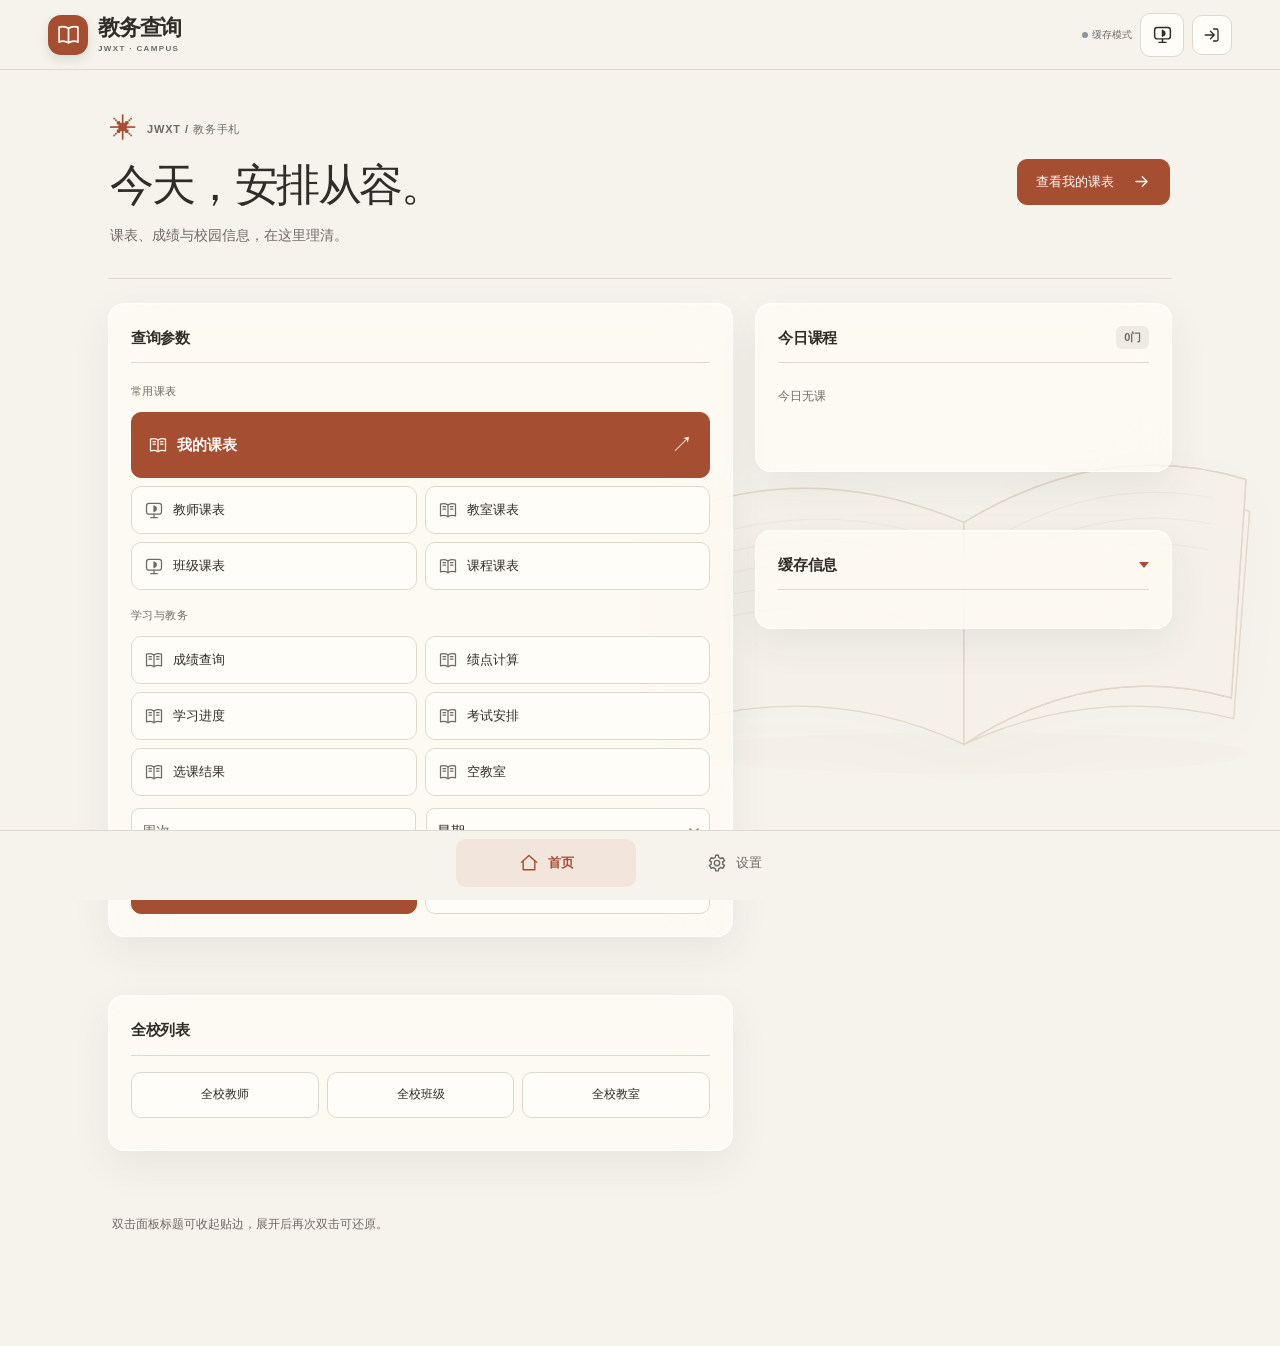
==== commit a8e363de: "Use the approved Claude paper interface for the release" ====
--- a/apk-source/assets/index.html
+++ b/apk-source/assets/index.html
@@ -3,7 +3,7 @@
 <head>
 <meta charset="UTF-8" />
 <meta name="viewport" content="width=device-width, initial-scale=1.0, viewport-fit=cover" />
-<title>CICP 教务查询</title>
+<title>Claude 风格 · 教务查询</title>
 <script>
 // Set the first paint to the saved preference, including older Android WebViews.
 (function(){var mode='system';try{mode=localStorage.getItem('jwxt_theme')||'system';}catch(e){}var system=false;try{system=window.Android&&Android.getSystemDarkMode?Android.getSystemDarkMode():window.matchMedia&&window.matchMedia('(prefers-color-scheme: dark)').matches;}catch(e){}document.documentElement.setAttribute('data-theme',(mode==='dark'||mode==='system'&&system)?'dark':'');})();
@@ -879,7 +879,7 @@
   </section>
 
   <section class="settings-group card about-card">
-    <div class="about-brand"><span class="about-symbol">C</span><div><span class="settings-kicker">CAMPUS COMPANION</span><h3>CICP 教务查询</h3><p>课程与教务，随时查看。</p></div><span class="about-version">v0.9.8</span></div>
+    <div class="about-brand"><span class="about-symbol">C</span><div><span class="settings-kicker">CAMPUS COMPANION</span><h3>CICP 教务查询</h3><p>课程与教务，随时查看。</p></div><span class="about-version">v0.9.8 · Claude</span></div>
     <div class="about-features"><div><strong>离线可用</strong><span>查过的信息，随时查看</span></div><div><strong>账户隔离</strong><span>个人缓存分开保存</span></div></div>
     <p class="about-copy">独立学习项目，数据来自中央司法警官学院教务系统。应用查询结果以学校教务系统为准。</p>
     <div class="about-footer"><span>由豆包与 Codex 协作开发<br><small>开源许可 · MIT</small></span><button type="button" class="set-btn" onclick="openRepo()">查看源码 ↗</button></div>
--- a/apk-source/assets/ui/app.css
+++ b/apk-source/assets/ui/app.css
@@ -1,216 +1,133 @@
 
-:root { --sans:-apple-system,BlinkMacSystemFont,'SF Pro Text','SF Pro Display','Helvetica Neue',Arial,'PingFang SC','Microsoft YaHei',sans-serif; --cream:#f5f5f0; --cream-2:#ecece6; --glass:rgba(255,255,252,.90); --glass-2:rgba(248,248,243,.88); --glass-border:rgba(60,65,58,.14); --glass-hi:rgba(255,255,255,.62); --line:rgba(60,65,58,.14); --ink:#20231f; --ink-light:#73776f; --sheet-bg:rgba(250,250,246,.97); --grad-a:rgba(232,156,177,.12); --grad-b:rgba(74,111,79,.10); --grad-c:rgba(214,203,176,.10); --apple-accent:#3e6946; --apple-focus:0 0 0 3px rgba(62,105,70,.22); }
-body { font-family:var(--sans); color:var(--ink); line-height:1.52; }
-.topbar { background:rgba(248,248,244,.90); border-bottom-color:var(--line); box-shadow:0 2px 10px rgba(24,32,24,.035); }
-.topbar-title,.tb-r-title { font-family:var(--sans); letter-spacing:-.025em; }
-.topbar .mono,.card-header .mono,.settings-kicker { font-family:var(--sans); letter-spacing:.05em; text-transform:none; }
-main { max-width:620px; padding-top:16px; }
-.card { border-color:var(--line); border-radius:16px; background:rgba(255,255,252,.84); box-shadow:0 2px 10px rgba(24,32,24,.04); backdrop-filter:none; -webkit-backdrop-filter:none; }
-.card-green { background:rgba(255,255,252,.80); }
-.card-pink { background:rgba(255,253,250,.86); border-color:rgba(190,113,132,.18); }
-.card-header { border-bottom-color:var(--line); padding-bottom:9px; }
-.card-header .mono { color:var(--ink-light); font-size:12px; font-weight:600; }
-.card-pink .card-header .mono { color:#a55e71; }
-input,select,button { font-family:var(--sans); }
-input[type=text],input[type=password],select { min-height:44px; border-radius:10px; border-color:var(--line); background:rgba(255,255,255,.80); }
-button { min-height:44px; border-radius:10px; background:linear-gradient(180deg,#4a7350,#3a6142); box-shadow:0 2px 5px rgba(34,67,41,.10); }
-button.outline { background:rgba(255,255,255,.62); border-color:var(--line); box-shadow:none; }
-button:focus-visible,.type-btn:focus-visible,input:focus-visible,select:focus-visible,.nav-item:focus-visible { outline:none; box-shadow:var(--apple-focus); }
-.type-grid { gap:8px; }
-.type-btn { min-height:44px; border-radius:10px; border-color:var(--line); background:rgba(255,255,255,.55); box-shadow:none; }
-.type-btn.active { background:#426a49; box-shadow:0 3px 8px rgba(46,74,42,.13); }
-.btn-group { gap:8px; }
-.btn-chip { min-height:40px; border:1px solid rgba(60,65,58,.18); border-radius:9px; background:rgba(255,255,255,.5); box-shadow:none; }
-.sched-course:not(.pink),.course-card.green,.course-row.green { background:#e4ecdf; color:#304a34; border:1px solid rgba(62,105,70,.12); }
-.sched-course.pink,.course-card.pink,.course-row.pink { background:#f4e5e8; color:#62444a; border:1px solid rgba(175,102,124,.13); }
-.sched-course { min-height:44px; border-radius:8px; box-shadow:none; }
-.course-card,.course-row { border-radius:12px; box-shadow:0 1px 6px rgba(24,32,24,.045); }
-.schedule-day-title { font-family:var(--sans); }
-th { font-family:var(--sans); border-bottom:1px solid var(--line); }
-td { border-bottom-color:var(--line); }
-.settings-panel { background:rgba(246,246,241,.97); }
-.settings-hero { background:linear-gradient(145deg,#46694b,#65816a); border-radius:18px; box-shadow:0 5px 16px rgba(39,65,43,.12); }
-.settings-hero h2 { font-family:var(--sans); }
-.settings-panel .settings-group { border-radius:15px; background:rgba(255,255,252,.88); border:1px solid var(--line); box-shadow:none; }
-.settings-section-head h3 { font-family:var(--sans); }
-.settings-panel .set-row { border-bottom-color:var(--line); }
-.bottomnav { bottom:calc(14px + env(safe-area-inset-bottom,0px)); border:1px solid rgba(255,255,255,.78); background:rgba(246,246,241,.76); }
-.bottomnav .nav-item { font-family:var(--sans); min-height:60px; }
-body.in-result #todaySection.open,body.in-result #cacheInfoSection.open,body.in-result #querySection.open,body.in-result #browseNav.open { box-shadow:0 8px 22px rgba(36,47,34,.13),inset 0 1px 0 rgba(255,255,255,.78); }
-html[data-theme=dark] { --cream:#171a17; --cream-2:#222622; --glass:rgba(35,39,35,.92); --glass-2:rgba(38,43,38,.92); --glass-border:rgba(225,232,218,.15); --glass-hi:rgba(255,255,255,.07); --line:rgba(235,235,225,.14); --ink:#f0f1eb; --ink-light:#b4b8af; --sheet-bg:rgba(29,33,29,.98); --grad-a:rgba(176,117,138,.10); --grad-b:rgba(143,174,110,.10); --grad-c:rgba(164,154,130,.06); }
-html[data-theme=dark] .topbar { background:rgba(24,27,24,.92); }
-html[data-theme=dark] .card,html[data-theme=dark] .card-green,html[data-theme=dark] .card-pink,html[data-theme=dark] .settings-panel .settings-group { background:rgba(36,40,36,.94); }
-html[data-theme=dark] input[type=text],html[data-theme=dark] input[type=password],html[data-theme=dark] select { background:#292e29; border-color:var(--line); }
-html[data-theme=dark] .sched-course:not(.pink),html[data-theme=dark] .course-card.green,html[data-theme=dark] .course-row.green { background:#2b392d; color:#e5efe2; }
-html[data-theme=dark] .sched-course.pink,html[data-theme=dark] .course-card.pink,html[data-theme=dark] .course-row.pink { background:#402f34; color:#f3e2e5; }
-html[data-theme=dark] .settings-panel { background:rgba(22,25,22,.98); }
-@media(prefers-reduced-motion:reduce) { *,*::before,*::after { animation-duration:.01ms!important; animation-iteration-count:1!important; transition-duration:.01ms!important; scroll-behavior:auto!important; } }
-@media(prefers-reduced-transparency:reduce) { .topbar,.bottomnav,.card { backdrop-filter:none!important; -webkit-backdrop-filter:none!important; background:#f5f5f0!important; } }
-@media(max-width:420px) { main { padding-left:16px; padding-right:16px; } }
-
-
-.apple-entry-heading{grid-column:1/-1;padding:10px 2px 1px;color:var(--ink-light);font:600 11px -apple-system,BlinkMacSystemFont,"Segoe UI",sans-serif}.apple-entry-heading:first-child{padding-top:2px}#typeGrid .type-btn[data-v=self]{grid-column:1/-1;min-height:52px;justify-content:flex-start;padding:0 16px;text-align:left;font-size:15px;font-weight:650;background:linear-gradient(110deg,rgba(62,105,70,.09),rgba(255,255,255,.75));box-shadow:inset 3px 0 0 var(--apple-accent),0 3px 10px rgba(46,74,42,.06)}#typeGrid .type-btn[data-v=self]::after{content:"常用";margin-left:auto;padding:4px 8px;border-radius:999px;background:rgba(62,105,70,.09);font-size:10px}#typeGrid .type-btn[data-v=self].active{background:linear-gradient(110deg,#416849,#35563b);color:#fff}
-
-
-/* Apple HIG layout pass: dashboard columns and a conventional two-tab bar */
-body.in-result #main { max-width:100%; padding:0 0 calc(112px + env(safe-area-inset-bottom,0px)); }
-body.in-result .apple-welcome { display:none; }
-#main { max-width:1120px; padding:22px 28px calc(112px + env(safe-area-inset-bottom,0px)); }
-.apple-dashboard { display:grid; gap:16px; }
-.apple-welcome { display:flex; align-items:center; justify-content:space-between; gap:16px; min-height:132px; padding:22px 24px; border:1px solid var(--glass-border); border-radius:20px; background:linear-gradient(125deg,rgba(255,255,255,.92),rgba(239,244,233,.9)); box-shadow:0 7px 22px rgba(39,57,40,.07); }
-.apple-welcome .eyebrow { color:var(--ink-light); font:600 11px var(--sans); letter-spacing:.08em; }
-.apple-welcome h2 { margin-top:5px; color:var(--green-deep); font:650 clamp(22px,3vw,30px)/1.2 var(--sans); letter-spacing:-.035em; }
-.apple-welcome p { margin-top:6px; color:var(--ink-light); font:13px var(--sans); }
-.apple-welcome .welcome-action { flex:0 0 auto; min-height:46px; padding:0 17px; border:0; border-radius:12px; background:#3e6946; color:#fff; font:600 13px var(--sans); box-shadow:0 3px 9px rgba(40,76,47,.16); }
-.apple-dashboard-grid { display:grid; grid-template-areas:'welcome today' 'query today' 'browse cache'; grid-template-columns:minmax(0,1.18fr) minmax(280px,.82fr); align-items:start; gap:16px; }
-#todaySection { grid-area:today; }
-#querySection { grid-area:query; }
-#browseNav { grid-area:browse; }
-#cacheInfoSection { grid-area:cache; }
-.apple-dashboard-grid > section { min-width:0; margin:0; }
-.apple-dashboard-grid > #todaySection .card { min-height:180px; }
-#todaySection .card-header { color:var(--green); }
-#cacheInfoSection .card-header { cursor:pointer; }
-.apple-dashboard-grid .card { border-radius:17px; }
-/* 首页底栏改为标准等宽标签，取消旧的变形滑块动画 */
-#bottomNav { width:min(360px,calc(100vw - 32px)); min-height:70px; gap:4px; padding:5px; border-radius:22px; bottom:calc(12px + env(safe-area-inset-bottom,0px)); background:rgba(248,248,244,.94); border:1px solid rgba(60,65,58,.12); box-shadow:0 7px 24px rgba(20,26,20,.15); }
-#bottomNav::before,#bottomNav::after { display:none; }
-#bottomNav .glass-slide { display:none; }
-#bottomNav .nav-item { min-height:58px; flex:1 1 50%; gap:4px; border-radius:16px; color:#666d65; font:500 11px var(--sans); transform:none; box-shadow:none; }
-#bottomNav .nav-item svg { width:22px; height:22px; transform:none; }
-#bottomNav .nav-item.active { color:#315b39; background:rgba(62,105,70,.11); font-weight:650; }
-#bottomNav .nav-item.active svg { transform:none; }
-/* System dark appearance: keep text, selected controls, fields, tables and glass surfaces legible */
-html[data-theme=dark] { --cream:#171a17; --cream-2:#222622; --green:#a6c795; --green-lite:#91b47f; --green-deep:#a6c795; --pink:#d58da0; --pink-deep:#dc9aab; --ink:#f1f2ed; --ink-light:#b3b8af; --line:rgba(236,239,231,.14); --row:#222722; --glass:rgba(38,42,38,.94); --glass-2:rgba(43,48,43,.94); --glass-border:rgba(230,236,224,.15); --glass-hi:rgba(255,255,255,.07); --sheet-bg:rgba(30,34,30,.98); --grad-a:rgba(176,117,138,.10); --grad-b:rgba(143,174,110,.10); --grad-c:rgba(164,154,130,.06); }
-html[data-theme=dark] body,html[data-theme=dark] .card-header .mono,html[data-theme=dark] .settings-panel .set-label { color:var(--ink); }
-html[data-theme=dark] html::before { background:radial-gradient(420px 420px at 12% 8%,var(--grad-a),transparent 60%),radial-gradient(520px 520px at 88% 20%,var(--grad-b),transparent 65%),#111410; }
-html[data-theme=dark] .apple-welcome { background:linear-gradient(130deg,#252c26,#202820); border-color:rgba(236,239,231,.12); box-shadow:0 8px 24px rgba(0,0,0,.22); }
-html[data-theme=dark] .apple-welcome h2 { color:#e8f0e3; }
-html[data-theme=dark] .apple-welcome .welcome-action { background:#71916b; color:#111710; }
-html[data-theme=dark] .card,html[data-theme=dark] .card-green,html[data-theme=dark] .card-pink,html[data-theme=dark] .settings-panel .settings-group { background:#242924; border-color:var(--line); color:var(--ink); }
-html[data-theme=dark] .card-pink .card-header .mono { color:#e4a4b3; }
-html[data-theme=dark] input[type=text],html[data-theme=dark] input[type=password],html[data-theme=dark] select { background:#1d221e; color:var(--ink); border-color:var(--line); color-scheme:dark; }
-html[data-theme=dark] #typeGrid .type-btn { background:#303630; color:#dce5d8; border-color:rgba(230,236,224,.14); }
-html[data-theme=dark] #typeGrid .type-btn.active { background:#557451; color:#fff; }
-html[data-theme=dark] #typeGrid .type-btn[data-v=self] { background:linear-gradient(110deg,#29382b,#253127); color:#e8f0e3; }
-html[data-theme=dark] #typeGrid .type-btn[data-v=self].active { background:linear-gradient(110deg,#4e714e,#405f42); color:#fff; }
-html[data-theme=dark] .btn-chip,html[data-theme=dark] button.outline { background:#2c322c; color:#d8e5d3; border-color:rgba(230,236,224,.18); }
-html[data-theme=dark] .sched-course:not(.pink),html[data-theme=dark] .course-card.green,html[data-theme=dark] .course-row.green { background:#2b392d; border-color:#405143; color:#e3eee0; }
-html[data-theme=dark] .sched-course.pink,html[data-theme=dark] .course-card.pink,html[data-theme=dark] .course-row.pink { background:#402f34; border-color:#59404a; color:#f3e2e5; }
-html[data-theme=dark] th { background:#292f29; color:#cbdcc4; border-color:var(--line); }
-html[data-theme=dark] td,html[data-theme=dark] tr:nth-child(even) td { background:transparent; color:var(--ink); border-color:var(--line); }
-html[data-theme=dark] .settings-panel { background:rgba(20,24,20,.98); }
-html[data-theme=dark] .settings-hero { background:linear-gradient(135deg,#293b2c,#344a35); border-color:rgba(255,255,255,.12); }
-html[data-theme=dark] .settings-icon { color:#d2e2cb; background:#303a30; }
-html[data-theme=dark] #bottomNav { background:rgba(35,40,35,.96); border-color:rgba(255,255,255,.12); box-shadow:0 8px 26px rgba(0,0,0,.48); }
-html[data-theme=dark] #bottomNav .nav-item { color:#c1c7bd; }
-html[data-theme=dark] #bottomNav .nav-item.active { color:#e4f1de; background:rgba(132,171,119,.24); }
-html[data-theme=dark] body.in-result #todaySection.open,html[data-theme=dark] body.in-result #cacheInfoSection.open,html[data-theme=dark] body.in-result #querySection.open,html[data-theme=dark] body.in-result #browseNav.open { background:rgba(31,36,31,.97); border-color:rgba(235,240,231,.18); }
-@media(max-width:820px) { #main { max-width:640px; padding:16px 18px calc(108px + env(safe-area-inset-bottom,0px)); } .apple-dashboard-grid { grid-template-areas:'welcome' 'today' 'query' 'browse' 'cache'; grid-template-columns:minmax(0,1fr); gap:12px; } .apple-welcome { min-height:116px; padding:19px; } .apple-welcome .welcome-action { min-height:44px; padding:0 12px; } }
-@media(max-width:380px) { .apple-welcome { align-items:flex-start; flex-direction:column; } .apple-welcome .welcome-action { width:100%; } }
-
-
-
-:root{--ap-bg:#f4f5f0;--ap-surface:#fff;--ap-surface-2:#edf1e9;--ap-ink:#18231b;--ap-muted:#707b70;--ap-line:#e1e6dd;--ap-green:#244b32;--ap-green-2:#38664a;--ap-accent:#d8879a;--ap-shadow:0 12px 36px rgba(30,48,34,.055);--ap-radius:24px;--ap-font:-apple-system,BlinkMacSystemFont,"SF Pro Text","SF Pro Display","Helvetica Neue",Arial,sans-serif}
-html,body{font-family:var(--ap-font)!important;color:var(--ap-ink)}
-body{background:var(--ap-bg)!important}
-html::before{background:radial-gradient(780px 480px at 8% 0%,rgba(216,135,154,.10),transparent 70%),radial-gradient(850px 560px at 96% 8%,rgba(94,137,92,.12),transparent 70%),var(--ap-bg)!important;animation:none!important}
-.topbar{min-height:70px;padding-inline:clamp(20px,4vw,56px);background:rgba(250,251,247,.82)!important;border-bottom:1px solid rgba(49,68,51,.08);box-shadow:0 2px 16px rgba(28,43,30,.035)!important;backdrop-filter:blur(22px);-webkit-backdrop-filter:blur(22px)}
-.topbar .brand,.topbar h1{font-family:var(--ap-font)!important;letter-spacing:-.045em}
-#main{max-width:1180px!important;padding:30px 34px calc(116px + env(safe-area-inset-bottom,0px))!important}
-.apple-dashboard{display:flex;flex-direction:column;gap:24px}
-.apple-welcome{position:relative;isolation:isolate;overflow:hidden;display:flex;align-items:center;justify-content:space-between;gap:24px;min-height:214px;padding:34px clamp(26px,4vw,48px);border:1px solid rgba(64,94,65,.09);border-radius:30px;background:linear-gradient(115deg,#eaf0e6 0%,#f0f2e9 62%,#f7eee9 100%);box-shadow:0 12px 34px rgba(47,71,49,.055)}
-.apple-welcome:after{content:"";position:absolute;z-index:-1;right:12%;top:-120px;width:350px;height:350px;border:1px solid rgba(61,98,65,.12);border-radius:50%;box-shadow:0 0 0 30px rgba(61,98,65,.025),0 0 0 74px rgba(61,98,65,.02)}
-.apple-welcome .eyebrow{display:inline-flex;align-items:center;gap:9px;color:#607565;font:650 10px/1 var(--ap-font);letter-spacing:.15em;text-transform:uppercase}
-.apple-welcome .eyebrow:before{content:"";width:7px;height:7px;border-radius:50%;background:var(--ap-green-2)}
-.apple-welcome h2{max-width:620px;margin:18px 0 0;color:#1b3825;font:650 clamp(32px,4vw,48px)/1.1 var(--ap-font);letter-spacing:-.065em}
-.apple-welcome p{margin:12px 0 0;color:#657366;font:15px/1.55 var(--ap-font);letter-spacing:-.01em}
-.apple-welcome .welcome-action{position:relative;z-index:1;display:inline-flex;align-items:center;justify-content:center;gap:14px;min-height:50px;padding:0 19px;border:0;border-radius:15px;background:var(--ap-green);color:white;font:600 14px var(--ap-font);letter-spacing:-.01em;box-shadow:0 7px 16px rgba(36,75,50,.17);transition:transform .2s,background .2s}
-.apple-welcome .welcome-action:hover{background:#183b25;transform:translateY(-1px)}
-.apple-dashboard-grid{display:grid;grid-template-columns:minmax(0,1.18fr) minmax(300px,.82fr);align-items:start;gap:22px}
-.apple-primary-column,.apple-support-column{display:flex;min-width:0;flex-direction:column;gap:18px}
-.apple-dashboard-grid>section{min-width:0;margin:0!important}
-.apple-dashboard-grid .card{overflow:hidden;border:1px solid rgba(42,64,44,.075)!important;border-radius:var(--ap-radius)!important;background:var(--ap-surface)!important;box-shadow:var(--ap-shadow)!important;padding:22px 24px!important}
-.apple-dashboard-grid .card-header{min-height:30px;margin-bottom:16px;padding:0 0 13px!important;border-bottom:1px solid var(--ap-line)!important;color:var(--ap-ink)!important}
-.apple-dashboard-grid .card-header .mono{color:var(--ap-ink)!important;font:650 15px/1.3 var(--ap-font)!important;letter-spacing:-.025em}
-.apple-dashboard-grid #todaySection .card{min-height:166px;background:linear-gradient(145deg,#eaf1e6,#f1f4ed)!important;border-color:rgba(69,104,68,.1)!important}
-.apple-dashboard-grid #todaySection .card-header{border-color:rgba(55,86,56,.13)!important}
-#todayCount{padding:5px 9px;border-radius:999px;background:rgba(45,83,53,.08);color:#537057!important;font:600 11px var(--ap-font)!important}
-#todayCourses{font-family:var(--ap-font)}
-.apple-dashboard-grid #querySection .card{padding:24px!important}
-.apple-dashboard-grid #querySection .card-header{border-color:rgba(216,135,154,.38)!important}
-.apple-dashboard-grid #querySection .card-header .mono{color:#a85e73!important}
-.apple-entry-heading{padding:7px 2px 3px!important;color:#818a80!important;font:650 10px/1.2 var(--ap-font)!important;letter-spacing:.1em;text-transform:uppercase}
-#typeGrid{gap:9px!important}
-#typeGrid .type-btn{min-height:46px!important;padding:0 13px!important;border:1px solid #e2e7df!important;border-radius:14px!important;background:#fafbf8!important;color:#425347!important;font:550 13px var(--ap-font)!important;letter-spacing:-.015em;box-shadow:none!important;transition:background .18s,border .18s,transform .18s}
-#typeGrid .type-btn:hover{transform:translateY(-1px);border-color:#b9c8b8!important;background:#f3f6f0!important}
-#typeGrid .type-btn[data-v=self]{min-height:52px!important;padding-inline:16px!important;border:0!important;border-radius:15px!important;background:linear-gradient(110deg,#294f35,#3e6848)!important;color:#fff!important;box-shadow:0 7px 14px rgba(41,79,53,.15)!important}
-#typeGrid .type-btn[data-v=self]::after{background:rgba(255,255,255,.16)!important;color:#fff!important}
-#typeGrid .type-btn.active:not([data-v=self]){border-color:#52745a!important;background:#edf3eb!important;color:#26482f!important}
-#querySection input,#querySection select{min-height:48px!important;border:1px solid #dfe5dc!important;border-radius:13px!important;background:#fafbf9!important;color:var(--ap-ink)!important;font:14px var(--ap-font)!important;box-shadow:none!important}
-#querySection input:focus,#querySection select:focus{outline:3px solid rgba(56,102,74,.17)!important;border-color:#64836a!important}
-#querySection button:not(.type-btn){min-height:46px!important;border:1px solid var(--ap-green)!important;border-radius:13px!important;background:var(--ap-green)!important;color:#fff!important;font:600 13px var(--ap-font)!important;box-shadow:none!important}
-#querySection button.outline{background:transparent!important;color:var(--ap-green)!important}
-#browseNav .btn-group{display:flex;flex-wrap:wrap;gap:8px}
-#browseNav .btn-chip{min-height:42px!important;padding:0 14px!important;border:1px solid #e0e6dc!important;border-radius:13px!important;background:#f8faf7!important;color:#334c39!important;font:550 12px var(--ap-font)!important;box-shadow:none!important}
-#cacheInfoSection #cacheBody{font:12px/1.8 var(--ap-font)!important;color:var(--ap-muted)!important}
-#cacheList{color:var(--ap-green)!important}
-#bottomNav{position:fixed!important;z-index:800!important;left:0!important;right:0!important;bottom:0!important;transform:none!important;width:100%!important;max-width:none!important;min-height:calc(72px + env(safe-area-inset-bottom,0px))!important;display:flex!important;justify-content:center!important;align-items:flex-start!important;gap:6px!important;padding:8px 16px calc(8px + env(safe-area-inset-bottom,0px))!important;border:0!important;border-top:1px solid rgba(45,62,47,.11)!important;border-radius:0!important;background:rgba(250,251,248,.88)!important;box-shadow:0 -5px 24px rgba(31,45,32,.045)!important;backdrop-filter:blur(24px) saturate(1.45)!important;-webkit-backdrop-filter:blur(24px) saturate(1.45)!important}
-#bottomNav:before,#bottomNav:after,#bottomNav .glass-slide{display:none!important}
-#bottomNav .nav-item{width:min(190px,40vw)!important;min-height:50px!important;flex:0 1 190px!important;display:flex!important;flex-direction:row!important;justify-content:center!important;gap:9px!important;padding:0 15px!important;border:0!important;border-radius:14px!important;background:transparent!important;color:#707a70!important;font:550 13px var(--ap-font)!important;box-shadow:none!important;transform:none!important}
-#bottomNav .nav-item svg{width:20px!important;height:20px!important;stroke:currentColor!important}
-#bottomNav .nav-item.active{background:rgba(54,99,66,.09)!important;color:#264b32!important;font-weight:650!important}
-#bottomNav .nav-item:focus-visible,.apple-welcome button:focus-visible,#typeGrid button:focus-visible{outline:3px solid rgba(0,122,255,.42)!important;outline-offset:2px}
-#settingsSection{max-width:850px!important;margin:26px auto 0!important;padding:0 24px calc(120px + env(safe-area-inset-bottom,0px))!important;background:transparent!important}
-#settingsSection .settings-hero{padding:34px!important;border:1px solid rgba(42,64,44,.08)!important;border-radius:28px!important;background:linear-gradient(120deg,#e9f0e5,#f2f3ed)!important;box-shadow:none!important}
-#settingsSection .settings-hero h2{font:650 34px/1.15 var(--ap-font)!important;letter-spacing:-.05em}
-#settingsSection .settings-group{margin-top:16px!important;border:1px solid rgba(42,64,44,.075)!important;border-radius:22px!important;background:#fff!important;box-shadow:var(--ap-shadow)!important}
-#settingsSection .settings-icon{border-radius:12px!important;background:#edf2ea!important;color:#365c3d!important}
-#demoCompare{border:1px solid rgba(49,71,51,.14)!important;border-radius:999px!important;background:#fff!important;color:#425547!important;font:600 11px var(--ap-font)!important}
-body>div[style*="position:fixed"][style*="left:10px"]{border:1px solid rgba(49,71,51,.12)!important;border-radius:999px!important;background:rgba(250,251,248,.88)!important;color:#56685a!important;box-shadow:0 4px 18px rgba(30,48,34,.08)!important;font:600 10px var(--ap-font)!important;backdrop-filter:blur(16px)}
-body.in-result #main{max-width:100%!important;padding:0 0 calc(112px + env(safe-area-inset-bottom,0px))!important}
-body.in-result .apple-welcome{display:none}
-html[data-theme=dark]{--ap-bg:#141815;--ap-surface:#202621;--ap-surface-2:#252d26;--ap-ink:#eff2ec;--ap-muted:#aab4aa;--ap-line:rgba(226,236,226,.12);--ap-green:#9cc49f;--ap-green-2:#83ad87;--ap-accent:#d693a5;--ap-shadow:0 14px 38px rgba(0,0,0,.18)}
-html[data-theme=dark] body{background:var(--ap-bg)!important;color:var(--ap-ink)!important}
-html[data-theme=dark]::before{background:radial-gradient(800px 500px at 8% 0%,rgba(179,105,128,.09),transparent 70%),radial-gradient(850px 560px at 96% 8%,rgba(99,143,100,.11),transparent 70%),var(--ap-bg)!important}
-html[data-theme=dark] .topbar{background:rgba(24,30,25,.88)!important;border-color:rgba(232,240,231,.08)!important}
-html[data-theme=dark] .apple-welcome{border-color:rgba(230,240,228,.08);background:linear-gradient(115deg,#202b22,#242b24 64%,#30272a);box-shadow:0 14px 36px rgba(0,0,0,.14)}
-html[data-theme=dark] .apple-welcome:after{border-color:rgba(192,220,190,.12);box-shadow:0 0 0 30px rgba(192,220,190,.025),0 0 0 74px rgba(192,220,190,.02)}
-html[data-theme=dark] .apple-welcome .eyebrow,html[data-theme=dark] .apple-welcome p{color:#b2c0b2}
-html[data-theme=dark] .apple-welcome h2{color:#f1f4ed}
-html[data-theme=dark] .apple-welcome .welcome-action{background:#9bc29a;color:#142016}
-html[data-theme=dark] .apple-dashboard-grid .card,html[data-theme=dark] #settingsSection .settings-group{background:#202621!important;border-color:rgba(230,240,228,.09)!important;color:var(--ap-ink)!important}
-html[data-theme=dark] .apple-dashboard-grid #todaySection .card{background:linear-gradient(145deg,#26372a,#222c24)!important;border-color:rgba(164,202,162,.1)!important}
-html[data-theme=dark] .apple-dashboard-grid .card-header .mono{color:var(--ap-ink)!important}
-html[data-theme=dark] .apple-dashboard-grid #querySection .card-header .mono{color:#e0a6b4!important}
-html[data-theme=dark] .apple-entry-heading{color:#aab4aa!important}
-html[data-theme=dark] #typeGrid .type-btn{border-color:#374139!important;background:#282f29!important;color:#e0e8de!important}
-html[data-theme=dark] #typeGrid .type-btn[data-v=self]{border:0!important;background:linear-gradient(110deg,#355c3d,#426b49)!important;color:#fff!important}
-html[data-theme=dark] #typeGrid .type-btn.active:not([data-v=self]){border-color:#739477!important;background:#304432!important;color:#ecf5e9!important}
-html[data-theme=dark] #querySection input,html[data-theme=dark] #querySection select{border-color:#3c463d!important;background:#171d18!important;color:var(--ap-ink)!important;color-scheme:dark}
-html[data-theme=dark] #querySection button:not(.type-btn){border-color:#82ad86!important;background:#82ad86!important;color:#152017!important}
-html[data-theme=dark] #querySection button.outline{background:transparent!important;color:#b2d3b2!important}
-html[data-theme=dark] #browseNav .btn-chip{border-color:#3b463c!important;background:#252d26!important;color:#d9e7d8!important}
-html[data-theme=dark] #todayCount{background:rgba(167,207,165,.12);color:#b9d7b8!important}
-html[data-theme=dark] #bottomNav{border-color:rgba(230,240,228,.1)!important;background:rgba(25,31,26,.91)!important;box-shadow:0 -5px 24px rgba(0,0,0,.18)!important}
-html[data-theme=dark] #bottomNav .nav-item{color:#aab5aa!important}
-html[data-theme=dark] #bottomNav .nav-item.active{background:rgba(140,185,140,.13)!important;color:#b9d9b8!important}
-html[data-theme=dark] #settingsSection .settings-hero{border-color:rgba(230,240,228,.08)!important;background:linear-gradient(120deg,#202b22,#282e29)!important}
-html[data-theme=dark] #settingsSection .settings-icon{background:#2d382f!important;color:#b3d0b3!important}
-html[data-theme=dark] #demoCompare{border-color:rgba(230,240,228,.13)!important;background:#273029!important;color:#dce7da!important}
-html[data-theme=dark] body>div[style*="position:fixed"][style*="left:10px"]{border-color:rgba(230,240,228,.13)!important;background:rgba(31,38,32,.88)!important;color:#b5c5b5!important}
-@media(max-width:820px){#main{max-width:680px!important;padding:20px 18px calc(104px + env(safe-area-inset-bottom,0px))!important}.apple-dashboard{gap:18px}.apple-welcome{min-height:190px;padding:27px 25px;border-radius:25px}.apple-welcome h2{font-size:36px}.apple-dashboard-grid{grid-template-columns:minmax(0,1fr);gap:14px}.apple-primary-column,.apple-support-column{gap:14px}.apple-primary-column{display:contents}.apple-support-column{display:contents}#querySection{order:1}#todaySection{order:2}#browseNav{order:3}#cacheInfoSection{order:4}#querySection .card{padding:20px!important}.apple-dashboard-grid .card{border-radius:21px!important;padding:19px 20px!important}#settingsSection{padding-inline:18px}}
-@media(max-width:520px){.topbar{min-height:60px;padding-inline:16px}.apple-welcome{align-items:flex-start;flex-direction:column;gap:18px;min-height:0;padding:25px 22px}.apple-welcome h2{margin-top:15px;font-size:32px}.apple-welcome p{font-size:13px}.apple-welcome .welcome-action{min-height:46px;width:100%;justify-content:space-between;padding-inline:15px}.apple-welcome:after{right:-180px;top:-120px;width:300px;height:300px}#main{padding-inline:14px!important}.apple-dashboard-grid .card{padding:18px!important}#typeGrid{gap:7px!important}#typeGrid .type-btn{min-height:44px!important;padding:0 9px!important;font-size:12px!important}#bottomNav{min-height:calc(66px + env(safe-area-inset-bottom,0px))!important;padding-top:6px!important}#bottomNav .nav-item{min-height:48px!important;font-size:12px!important}}
-@media(prefers-reduced-motion:reduce){.apple-welcome .welcome-action,#typeGrid .type-btn{transition:none!important}}
-@media(prefers-reduced-transparency:reduce){#bottomNav{backdrop-filter:none!important;-webkit-backdrop-filter:none!important;background:var(--ap-bg)!important}}
+:root{
+ --paper:#f6f3ec;--surface:#fffdf8;--surface-muted:#eeebe3;--text:#302c27;--muted:#716a62;--rule:#ded8ce;
+ --accent:#a64e32;--accent-hover:#8e3f28;--accent-soft:#f2e5dc;--on-accent:#fffaf5;--course-surface:#f0eae0;--course-alt:#f0e7e5;
+ --cream:var(--paper);--cream-2:var(--surface-muted);--green:var(--accent);--green-lite:var(--accent-hover);--green-deep:var(--text);--pink:#ad7165;--pink-deep:var(--accent);
+ --ink:var(--text);--ink-light:var(--muted);--line:var(--rule);--row:var(--surface-muted);--glass:var(--surface);--glass-2:var(--surface);--glass-border:var(--rule);--glass-hi:transparent;--sheet-bg:var(--surface);--blur:0px;--grad-a:transparent;--grad-b:transparent;--grad-c:transparent;
+ --font-ui:-apple-system,BlinkMacSystemFont,"Segoe UI","PingFang SC","Microsoft YaHei",sans-serif;
+ --font-heading:Georgia,"Noto Serif SC","Source Han Serif SC","Songti SC",SimSun,serif;--serif:var(--font-ui);--mono:ui-monospace,"SFMono-Regular",Consolas,monospace;
+ color-scheme:light;
+}
+html[data-theme="dark"]{
+ --paper:#211f1c;--surface:#2b2824;--surface-muted:#34302a;--text:#ece7de;--muted:#b4aca1;--rule:#494239;
+ --accent:#dfaa8f;--accent-hover:#e8bda5;--accent-soft:#403027;--on-accent:#2b2019;--course-surface:#342e27;--course-alt:#382d2c;
+ --cream:var(--paper);--cream-2:var(--surface-muted);--green:var(--accent);--green-lite:var(--accent-hover);--green-deep:var(--text);--pink:#ce9c91;--pink-deep:var(--accent);--ink:var(--text);--ink-light:var(--muted);--line:var(--rule);--row:var(--surface-muted);--glass:var(--surface);--glass-2:var(--surface);--glass-border:var(--rule);--glass-hi:transparent;--sheet-bg:var(--surface);color-scheme:dark;
+}
+html::before,html[data-theme="dark"]::before{background:var(--paper);animation:none}
+body,html[data-theme="dark"] body{background:var(--paper);color:var(--text);font-family:var(--font-ui);font-size:15px;line-height:1.55}
+button,input,select{font-family:var(--font-ui)}
+button{min-height:44px;border:1px solid var(--accent);border-radius:10px;background:var(--accent);color:var(--on-accent);font-weight:550;box-shadow:none;transition:background .16s,border-color .16s}
+button:hover{filter:none}
+button.outline,button.small.outline,.btn-chip,.seg button,.set-btn{background:var(--surface);color:var(--text);border:1px solid var(--rule);box-shadow:none}
+button:focus-visible,input:focus-visible,select:focus-visible{outline:3px solid var(--accent);outline-offset:3px;box-shadow:none}
+input[type=text],input[type=password],select,.setting-input{min-height:46px;border:1px solid var(--rule);border-radius:10px;background-color:var(--surface);color:var(--text);backdrop-filter:none;-webkit-backdrop-filter:none}
+input::placeholder{color:var(--muted)}
+.mono{font-family:var(--font-ui);letter-spacing:0;text-transform:none}
+.topbar{min-height:70px;padding-inline:clamp(16px,4vw,48px);background:var(--paper);border-bottom:1px solid var(--rule);box-shadow:none;-webkit-mask-image:none;backdrop-filter:none;-webkit-backdrop-filter:none}
+.topbar-title{font-family:var(--font-heading);font-size:23px;font-weight:600;color:var(--text);letter-spacing:-.045em}
+.topbar-left>.mono{color:var(--muted);font-size:10px;letter-spacing:.05em}
+#statusText{font-size:11px!important;color:var(--muted)}
+#themeBtn,#loginBtn,#logoutBtn{min-height:40px!important;height:40px!important;border-radius:10px!important;border:1px solid var(--rule)!important;background:var(--surface)!important;color:var(--text)!important;box-shadow:none}
+#themeBtn{width:auto!important;writing-mode:horizontal-tb!important;font-size:12px!important;letter-spacing:0!important;padding:0 10px!important}
+#loginBtn,#logoutBtn{width:40px!important}
+#loginBtn svg,#logoutBtn svg{width:18px;height:18px}
+#main{max-width:1120px;padding:28px 28px calc(112px + env(safe-area-inset-bottom,0px))}
+.claude-dashboard{display:flex;flex-direction:column;gap:24px}
+.claude-hero{display:flex;align-items:center;justify-content:space-between;gap:24px;padding:18px 2px 30px;border-bottom:1px solid var(--rule)}
+.claude-eyebrow{display:flex;align-items:center;gap:9px;color:var(--muted);font-size:11px;font-weight:550;letter-spacing:.08em}
+.claude-mark{font-size:27px;line-height:1;color:var(--accent);font-family:Georgia,serif}
+.claude-hero h2{margin:14px 0 10px;color:var(--text);font-family:var(--font-heading);font-size:clamp(30px,4vw,44px);font-weight:500;line-height:1.3;letter-spacing:-.055em}
+.claude-hero p{margin:0;color:var(--muted);font-size:14px;line-height:1.7}
+.claude-hero-action{flex-shrink:0;display:flex;align-items:center;justify-content:center;gap:18px;min-height:46px;padding:0 18px;border-radius:10px}
+.claude-grid{display:grid;grid-template-columns:minmax(0,1.2fr) minmax(285px,.8fr);gap:22px;align-items:start}
+.claude-primary,.claude-support{display:flex;flex-direction:column;gap:18px;min-width:0}
+.claude-grid section{min-width:0}
+.card{border:1px solid var(--rule);border-radius:16px;background:var(--surface);box-shadow:0 2px 5px rgba(44,36,26,.025);backdrop-filter:none;-webkit-backdrop-filter:none}
+body:not(.in-result) .claude-grid .card{padding:22px;margin:0;background:var(--surface);border-color:var(--rule)}
+.card-header{padding-bottom:13px;margin-bottom:16px;border-bottom:1px solid var(--rule);color:var(--text);background:transparent}
+.card-header .mono,.card-pink .card-header .mono{font-size:15px;font-weight:600;color:var(--text);letter-spacing:-.02em}
+.card-pink,.card-pink .card-header{border-color:var(--rule)}
+#todayCount{font-size:11px!important;color:var(--muted)!important;background:var(--surface-muted);border-radius:6px;padding:3px 8px}
+#todayCourses{min-height:70px}
+body:not(.in-result) #todayCourses{padding-block:4px 8px}
+.claude-entry-heading{grid-column:1/-1;margin-top:5px;padding:4px 0;color:var(--muted);font-size:11px;font-weight:500;letter-spacing:.04em}
+.claude-entry-heading:first-child{margin-top:0}
+#typeGrid{grid-template-columns:repeat(2,minmax(0,1fr));gap:8px}
+#typeGrid .type-btn{display:flex;align-items:center;justify-content:flex-start;gap:9px;min-height:48px;padding:10px 12px;border:1px solid var(--rule);border-radius:10px;background:var(--surface);color:var(--text);font-size:13px;font-weight:500;text-align:left;box-shadow:none}
+#typeGrid .type-btn:hover{background:var(--surface-muted)}
+#typeGrid .type-btn.active{border-color:var(--accent);background:var(--accent-soft);color:var(--accent)}
+#typeGrid .type-btn[data-v=self]{grid-column:1/-1;min-height:66px;padding:12px 16px;font-size:15px;font-weight:600}
+#typeGrid .type-btn[data-v=self].active{background:var(--accent);color:var(--on-accent)}
+#typeGrid .type-btn[data-v=self]::after{content:'↗';margin-left:auto;font-size:22px;font-weight:400}
+.entry-icon{display:inline-flex;flex:none;width:20px;height:20px;color:var(--muted)}
+.entry-icon svg{width:100%;height:100%;fill:none;stroke:currentColor;stroke-width:1.5;stroke-linecap:round;stroke-linejoin:round}
+.type-btn.active .entry-icon{color:inherit}
+#querySection .card>div:last-child>button:nth-child(2){background:var(--surface);color:var(--text);border-color:var(--rule)}
+#browseNav .btn-group{display:grid;grid-template-columns:repeat(3,minmax(0,1fr));gap:8px}
+#browseNav .btn-chip{min-height:46px;padding:8px;font-size:12px;border-radius:10px}
+#cacheBody,#cacheList{font-family:var(--font-ui)!important;font-size:12px!important;line-height:1.8!important;overflow-wrap:anywhere;color:var(--muted)!important}
+.course-card,.course-row,.sched-course,.today-course-chip{border-radius:12px;box-shadow:none;backdrop-filter:none;-webkit-backdrop-filter:none}
+.course-card.green,.course-row.green,.sched-course:not(.pink),.today-course-chip:not(.pink),html[data-theme="dark"] .course-card.green,html[data-theme="dark"] .course-row.green{background:var(--course-surface);border:1px solid var(--rule);border-left:3px solid var(--accent);color:var(--text)}
+.course-card.pink,.course-row.pink,.sched-course.pink,.today-course-chip.pink,html[data-theme="dark"] .course-card.pink,html[data-theme="dark"] .course-row.pink{background:var(--course-alt);border:1px solid var(--rule);border-left:3px solid var(--pink);color:var(--text)}
+.course-card{padding:16px;margin-bottom:12px}
+.course-card .name{font-size:16px;font-weight:600;line-height:1.5;margin-bottom:8px}
+.course-card .period,.course-card.green .period,.course-card.pink .period,.course-row .time-col .period,.course-row.green .time-col .period,.course-row.pink .time-col .period{font-family:var(--font-ui);font-size:12px;letter-spacing:0;color:var(--accent)}
+.course-card .info,.course-row .info{font-size:13px;line-height:1.8;color:var(--muted)}
+.course-row .time-col,.course-row.green .time-col,.course-row.pink .time-col{border-color:var(--rule);color:var(--text)}
+.course-row .course-name{color:var(--text)}
+html[data-theme="dark"] .sched-course.pink,html[data-theme="dark"] .today-course-chip.pink{color:var(--text)}
+html[data-theme="dark"] .course-row.green .time-col .period,html[data-theme="dark"] .course-row.pink .time-col .period{color:var(--accent)}
+.course-row .body .name{font-size:15px;line-height:1.5}
+.course-row .body .meta,.today-course-chip .tc-meta{font-size:12px;line-height:1.7;color:var(--muted);opacity:1}
+.today-course-chip .tc-name{font-size:13px;line-height:1.5}
+.teacher-item,.class-chip,.letter-nav span.active{background:var(--accent-soft);color:var(--text);border:1px solid var(--rule);box-shadow:none}
+.gpa-hero{background:var(--surface-muted);border:1px solid var(--rule);box-shadow:none}
+.gpa-hero .value{color:var(--accent)}
+.gpa-hero .label,.gpa-hero .sub{color:var(--muted)}
+.stat-box.green,.stat-box.pink,.stat-box.cream{background:var(--surface);color:var(--text);border:1px solid var(--rule);border-radius:12px}
+.demo-course,.demo-list-course{background:var(--course-surface)!important;color:var(--text)!important;border-color:var(--rule)!important;border-left:3px solid var(--course-accent,var(--accent))!important;box-shadow:none!important}
+.demo-course .cs,.demo-list-course>div{color:var(--muted)}
+.demo-pane,.demo-list,.demo-head,.demo-grid{background:var(--paper);color:var(--text)}
+.demo-head,.demo-period,.demo-line{border-color:var(--rule)}
+th{background:var(--surface-muted);color:var(--text);font-family:var(--font-ui)}
+td,tr:nth-child(even) td{border-color:var(--rule);color:var(--text)}
+body.in-result #main{max-width:100%;padding:0 0 calc(90px + env(safe-area-inset-bottom,0px))}
+body.in-result .claude-hero{display:none}
+body.in-result .claude-dashboard,body.in-result .claude-grid,body.in-result .claude-primary,body.in-result .claude-support{display:contents}
+body.in-result #todaySection.open,body.in-result #querySection.open,body.in-result #browseNav.open,body.in-result #cacheInfoSection.open,
+html[data-theme="dark"] body.in-result #todaySection.open,html[data-theme="dark"] body.in-result #querySection.open,html[data-theme="dark"] body.in-result #browseNav.open,html[data-theme="dark"] body.in-result #cacheInfoSection.open{background:var(--surface);border-color:var(--rule);box-shadow:0 8px 30px rgba(0,0,0,.13);backdrop-filter:none;-webkit-backdrop-filter:none}
+.fd-tab{background:var(--surface)!important;color:var(--text)!important;border-color:var(--rule)!important;box-shadow:0 3px 10px rgba(0,0,0,.06)!important}
+#bottomNav{left:0;right:0;bottom:0;transform:none;width:100%;min-height:calc(70px + env(safe-area-inset-bottom,0px));display:flex;justify-content:center;align-items:flex-start;gap:8px;padding:8px 16px calc(8px + env(safe-area-inset-bottom,0px));border:0;border-top:1px solid var(--rule);border-radius:0;background:var(--paper);box-shadow:none;backdrop-filter:none;-webkit-backdrop-filter:none}
+#bottomNav::before,#bottomNav::after,#bottomNav .glass-slide{display:none}
+#bottomNav .nav-item{flex:0 1 180px;min-height:48px;display:flex;flex-direction:row;align-items:center;justify-content:center;gap:9px;padding:0 18px;border:0;border-radius:10px;background:transparent;color:var(--muted);font:550 13px var(--font-ui);box-shadow:none;transform:none}
+#bottomNav .nav-item svg{width:20px;height:20px;stroke:currentColor;transform:none;filter:none}
+#bottomNav .nav-item.active,html[data-theme="dark"] #bottomNav .nav-item.active{color:var(--accent);background:var(--accent-soft);font-weight:600}
+#settingsSection{max-width:800px;padding:24px 24px calc(110px + env(safe-area-inset-bottom,0px));background:var(--paper)}
+.settings-hero{padding:20px 2px 28px;border:0;border-bottom:1px solid var(--rule);border-radius:0;background:transparent;box-shadow:none;color:var(--text)}
+.settings-hero:after{display:none}
+.settings-kicker{font:500 10px var(--font-ui);letter-spacing:.1em;color:var(--muted)}
+.settings-hero h2{font:500 32px/1.5 var(--font-heading);letter-spacing:-.04em;color:var(--text)}
+.settings-hero p{font-size:13px;color:var(--muted)}
+.settings-version{background:var(--surface-muted);border:0;color:var(--muted);font-size:10px;bottom:auto;top:20px}
+.settings-panel .settings-group{border-radius:16px;background:var(--surface);box-shadow:none}
+.settings-icon{width:32px;height:32px;border-radius:8px;background:var(--accent-soft);color:var(--accent);box-shadow:none}
+.settings-panel .set-hint{font-size:12px;background:var(--surface-muted);border:0;border-radius:9px;color:var(--muted)}
+.settings-panel .set-btn,.settings-panel .setting-input{min-height:40px;background:var(--surface);border:1px solid var(--rule);color:var(--text)}
+.seg button.on{background:var(--accent-soft);border-color:var(--accent);color:var(--accent)}
+html[data-theme="dark"] .seg button.on{color:var(--accent)}
+.switch.on{background:var(--accent)}
+@media(max-width:820px){#main{max-width:640px;padding:20px 18px calc(100px + env(safe-area-inset-bottom,0px))}.claude-grid{grid-template-columns:minmax(0,1fr);gap:14px}.claude-primary,.claude-support{display:contents}.claude-grid>#todaySection,#todaySection{order:1}#querySection{order:2}#browseNav{order:3}#cacheInfoSection{order:4}.claude-dashboard{gap:18px}.claude-hero{padding:8px 2px 24px}.claude-hero h2{font-size:34px}.claude-grid .card{padding:20px}.topbar{min-height:64px}}
+@media(max-width:520px){#main{padding-inline:16px}.topbar{gap:8px;padding-inline:14px}.topbar-left{gap:5px}.topbar-title{font-size:20px}.topbar-left>.mono{font-size:9px}#statusText{display:none}.claude-hero{align-items:flex-start;flex-direction:column;gap:18px}.claude-hero h2{font-size:30px;margin-top:11px}.claude-hero p{font-size:13px}.claude-hero-action{width:100%;justify-content:space-between}.claude-grid .card{padding:18px!important}.settings-version{position:static;display:inline-block;margin-top:12px}.course-card .name{font-size:15px}.course-card .info{font-size:13px}#bottomNav .nav-item{flex:1;max-width:180px}}
+@media(prefers-reduced-motion:reduce){*,*::before,*::after{animation-duration:.01ms!important;animation-iteration-count:1!important;transition-duration:.01ms!important;scroll-behavior:auto!important}}
+@media(prefers-contrast:more){:root{--rule:#9c9488;--muted:#5d554b}html[data-theme="dark"]{--rule:#8c8073;--muted:#d5c9b9}}
 
 /* Release refinements: semantic colors and acrylic surfaces. */
+
 body{isolation:isolate;min-height:100vh}
-:root{--label-primary:#182c21;--label-secondary:#526759;--acrylic:rgba(255,255,255,.57);--acrylic-raised:rgba(253,255,249,.69);--acrylic-border:rgba(255,255,255,.72);--book-stroke:#577d5b;--book-page:#edf3e6}
-html[data-theme=dark]{--label-primary:#f0f4ed;--label-secondary:#b9c8b8;--acrylic:rgba(31,42,33,.59);--acrylic-raised:rgba(31,42,33,.75);--acrylic-border:rgba(218,241,215,.18);--book-stroke:#99c09b;--book-page:#354637}
-html body .apple-dashboard-grid .card,html[data-theme=dark] body .apple-dashboard-grid .card,html body #settingsSection .settings-group,html[data-theme=dark] body #settingsSection .settings-group{background:var(--acrylic)!important;border:1px solid var(--acrylic-border)!important;backdrop-filter:blur(30px) saturate(155%);-webkit-backdrop-filter:blur(30px) saturate(155%);box-shadow:0 14px 40px rgba(24,50,29,.07),inset 0 1px 0 rgba(255,255,255,.3)!important}
-html body .apple-dashboard-grid #todaySection .card,html[data-theme=dark] body .apple-dashboard-grid #todaySection .card{background:var(--acrylic)!important}
-html body .apple-welcome,html[data-theme=dark] body .apple-welcome{background:var(--acrylic)!important;backdrop-filter:blur(24px) saturate(135%);-webkit-backdrop-filter:blur(24px) saturate(135%)}
+:root{--label-primary:#302c27;--label-secondary:#716a62;--acrylic:rgba(255,253,248,.64);--acrylic-raised:rgba(255,252,244,.79);--acrylic-border:rgba(255,255,255,.72);--book-stroke:#ab8263;--book-page:#f3ecdf}
+html[data-theme=dark]{--label-primary:#ece7de;--label-secondary:#b4aca1;--acrylic:rgba(43,40,36,.64);--acrylic-raised:rgba(43,40,36,.8);--acrylic-border:rgba(218,241,215,.18);--book-stroke:#c6a38a;--book-page:#3b322a}
+html body .claude-grid .card,html[data-theme=dark] body .claude-grid .card,html body #settingsSection .settings-group,html[data-theme=dark] body #settingsSection .settings-group{background:var(--acrylic)!important;border:1px solid var(--acrylic-border)!important;backdrop-filter:blur(30px) saturate(155%);-webkit-backdrop-filter:blur(30px) saturate(155%);box-shadow:0 14px 40px rgba(24,50,29,.07),inset 0 1px 0 rgba(255,255,255,.3)!important}
+html body .claude-grid #todaySection .card,html[data-theme=dark] body .claude-grid #todaySection .card{background:var(--acrylic)!important}
 html body #settingsSection{background:var(--ap-bg)!important;margin:0 auto!important;padding-top:calc(24px + var(--sb,0px))!important}
 html body #settingsSection .settings-hero,html[data-theme=dark] body #settingsSection .settings-hero{background:var(--acrylic)!important;color:var(--label-primary)!important;backdrop-filter:blur(24px);-webkit-backdrop-filter:blur(24px)}
 html body #settingsSection .settings-hero h2,html[data-theme=dark] body #settingsSection .settings-hero h2{color:var(--label-primary)!important}
@@ -219,11 +136,11 @@
 .appearance-seg{display:flex;gap:3px;min-width:171px;padding:4px;background:rgba(100,125,103,.12);border-radius:12px}
 .appearance-seg button{min-height:44px;flex:1;padding:6px 10px;border:0;border-radius:9px;background:transparent;color:var(--label-secondary);font:600 12px var(--ap-font);box-shadow:none}
 .appearance-seg button.on{background:var(--ap-surface)!important;color:var(--label-primary)!important;box-shadow:0 2px 7px rgba(15,40,21,.12)}
-html[data-theme=dark] #settingsSection .setting-input{background:#1b261e!important;color:var(--label-primary)!important;border-color:var(--ap-line)!important;color-scheme:dark}
-.topbar-left.app-brand{gap:10px!important;align-items:center}.brand-symbol{display:grid;place-items:center;width:40px;height:40px;border-radius:13px;background:#244b32;color:#f4f8ed;box-shadow:0 5px 12px rgba(36,75,50,.12);flex-shrink:0}.brand-symbol svg{width:25px;height:25px}.app-brand .topbar-title{font:680 22px/1.2 var(--ap-font)!important;letter-spacing:-.055em}.brand-caption{display:block;margin-top:3px;color:var(--label-secondary);font:650 8px/1.2 var(--ap-font);letter-spacing:.17em}.topbar-tools{display:flex;align-items:center;gap:8px}
+html[data-theme=dark] #settingsSection .setting-input{background:#211f1c!important;color:var(--label-primary)!important;border-color:var(--ap-line)!important;color-scheme:dark}
+.topbar-left.app-brand{gap:10px!important;align-items:center}.brand-symbol{display:grid;place-items:center;width:40px;height:40px;border-radius:13px;background:var(--accent);color:var(--on-accent);box-shadow:0 5px 12px rgba(36,75,50,.12);flex-shrink:0}.brand-symbol svg{width:25px;height:25px}.app-brand .topbar-title{font:680 22px/1.2 var(--ap-font)!important;letter-spacing:-.055em}.brand-caption{display:block;margin-top:3px;color:var(--label-secondary);font:650 8px/1.2 var(--ap-font);letter-spacing:.17em}.topbar-tools{display:flex;align-items:center;gap:8px}
 html body .toolbar-action,html[data-theme=dark] body .toolbar-action{display:flex;align-items:center;justify-content:center;width:44px;height:44px;min-height:44px;padding:0;border:1px solid var(--ap-line);border-radius:14px;background:var(--acrylic);color:var(--label-primary);box-shadow:0 3px 9px rgba(22,45,27,.04)}
 .toolbar-action svg{width:21px;height:21px}.topbar-tools #statusText{font:500 10px var(--ap-font)!important;color:var(--label-secondary)}.topbar-tools #statusDot{width:6px;height:6px;margin-right:-4px}
-.welcome-action svg{width:19px;height:19px}.panel-hint{display:flex;align-items:center;justify-content:space-between;flex-wrap:wrap;gap:8px;padding:0 4px;color:var(--label-secondary);font:12px/1.6 var(--ap-font)}.panel-hint button{min-height:44px;padding:0 12px;border:1px solid var(--ap-line);border-radius:12px;background:var(--acrylic);color:var(--label-primary);font:600 12px var(--ap-font)}.panel-hint button[hidden]{display:none}
+.claude-hero-action svg{width:19px;height:19px}.panel-hint{display:flex;align-items:center;justify-content:space-between;flex-wrap:wrap;gap:8px;padding:0 4px;color:var(--label-secondary);font:12px/1.6 var(--ap-font)}.panel-hint button{min-height:44px;padding:0 12px;border:1px solid var(--ap-line);border-radius:12px;background:var(--acrylic);color:var(--label-primary);font:600 12px var(--ap-font)}.panel-hint button[hidden]{display:none}
 body.in-result .panel-hint{display:none}.show-settings .panel-floating{display:none!important}
 html body .panel-floating{position:fixed!important;z-index:180!important;right:0!important;left:auto!important;width:23px!important;min-width:0!important;margin:0!important;padding:0!important;overflow:hidden!important;border:1px solid var(--acrylic-border)!important;border-right:0!important;border-radius:9px 0 0 9px!important;background:var(--acrylic-raised)!important;backdrop-filter:blur(32px) saturate(160%)!important;-webkit-backdrop-filter:blur(32px) saturate(160%)!important;box-shadow:0 8px 28px rgba(23,44,29,.15)!important;touch-action:none}
 html body .panel-floating.dock-left{left:0!important;right:auto!important;border-right:1px solid var(--acrylic-border)!important;border-left:0!important;border-radius:0 9px 9px 0!important}
@@ -232,15 +149,23 @@
 html body .panel-floating.open.dock-left{border-radius:0 16px 16px 0!important}
 html body .panel-floating.open>.card,html[data-theme=dark] body .panel-floating.open>.card{display:block!important;margin:0!important;padding:13px!important;border:0!important;border-radius:0!important;background:transparent!important;box-shadow:none!important;backdrop-filter:none!important;-webkit-backdrop-filter:none!important;min-height:0!important}
 html body .panel-floating.open>.fd-tab{display:none!important}.panel-floating .card-header{cursor:pointer;user-select:none;touch-action:none}.panel-floating #typeGrid .type-btn{font-size:11px!important;min-height:42px!important}.panel-floating .card-header .mono{font-size:13px!important}
-body.in-result .apple-dashboard-grid{display:contents!important}body.in-result .apple-primary-column,body.in-result .apple-support-column{display:contents!important}
+body.in-result .claude-grid{display:contents!important}body.in-result .apple-primary-column,body.in-result .apple-support-column{display:contents!important}
 .cache-stats{display:grid;grid-template-columns:1fr 1fr;gap:8px;margin:0 0 14px}.cache-stats>div{padding:13px 12px;border-radius:13px;background:rgba(90,125,83,.08)}.cache-stats strong{display:block;color:var(--label-primary);font:650 18px var(--ap-font);letter-spacing:-.04em}.cache-stats span{display:block;margin-top:4px;color:var(--label-secondary);font-size:10px}.cache-category{border-top:1px solid var(--ap-line)}.cache-category summary{display:flex;align-items:center;justify-content:space-between;gap:8px;min-height:44px;cursor:pointer;list-style:none;color:var(--label-primary);font:600 12px var(--ap-font)}.cache-category summary::-webkit-details-marker{display:none}.cache-category summary>span:last-child{font-size:10px;color:var(--label-secondary)}.cache-category summary:after{content:'+';font-size:16px;color:var(--label-secondary)}.cache-category[open] summary:after{content:'−'}.cache-entry{display:flex;align-items:flex-start;justify-content:space-between;gap:10px;padding:11px 0;border-top:1px dashed var(--ap-line);font:11px/1.45 var(--ap-font)}.cache-entry b{display:block;color:var(--label-primary);font-weight:600}.cache-entry small{display:block;margin-top:3px;color:var(--label-secondary);font-size:10px;overflow-wrap:anywhere}.cache-entry-meta{text-align:right;flex-shrink:0;color:var(--label-secondary);font-size:9px}.cache-entry time{display:block;margin-top:3px}.cache-local-note{margin:12px 0 0;color:var(--label-secondary);font:10px/1.6 var(--ap-font)}.cache-empty{padding:10px 0;color:var(--label-primary);font:13px/1.6 var(--ap-font)}.cache-empty small{color:var(--label-secondary);font-size:11px}
-.about-brand{display:flex;align-items:center;gap:13px;flex-wrap:wrap}.about-symbol{display:grid;place-items:center;flex-shrink:0;width:54px;height:54px;border-radius:17px;background:linear-gradient(145deg,#234e33,#51815a);color:#f8fff0;font:600 30px var(--ap-font);box-shadow:0 8px 16px rgba(35,78,51,.13)}.about-brand h3{margin:5px 0;color:var(--label-primary);font:650 21px var(--ap-font);letter-spacing:-.04em}.about-brand p{color:var(--label-secondary);font:12px var(--ap-font)}.about-version{margin-left:auto;padding:5px 8px;border:1px solid var(--ap-line);border-radius:9px;color:var(--label-secondary);font:600 10px var(--ap-font)}.about-features{display:grid;grid-template-columns:1fr 1fr;gap:12px;margin-top:24px;padding:17px 0;border-top:1px solid var(--ap-line);border-bottom:1px solid var(--ap-line)}.about-features strong{display:block;color:var(--label-primary);font:600 13px var(--ap-font)}.about-features span{display:block;margin-top:6px;color:var(--label-secondary);font:11px/1.5 var(--ap-font)}.about-copy{margin:18px 0;color:var(--label-secondary);font:12px/1.8 var(--ap-font)}.about-footer{display:flex;align-items:center;justify-content:space-between;gap:12px;color:var(--label-secondary);font:11px/1.7 var(--ap-font)}.about-footer small{font-size:10px}
+.about-brand{display:flex;align-items:center;gap:13px;flex-wrap:wrap}.about-symbol{display:grid;place-items:center;flex-shrink:0;width:54px;height:54px;border-radius:17px;background:linear-gradient(145deg,#9e5036,#c27f5d);color:#fffaf5;font:600 30px var(--ap-font);box-shadow:0 8px 16px rgba(35,78,51,.13)}.about-brand h3{margin:5px 0;color:var(--label-primary);font:650 21px var(--ap-font);letter-spacing:-.04em}.about-brand p{color:var(--label-secondary);font:12px var(--ap-font)}.about-version{margin-left:auto;padding:5px 8px;border:1px solid var(--ap-line);border-radius:9px;color:var(--label-secondary);font:600 10px var(--ap-font)}.about-features{display:grid;grid-template-columns:1fr 1fr;gap:12px;margin-top:24px;padding:17px 0;border-top:1px solid var(--ap-line);border-bottom:1px solid var(--ap-line)}.about-features strong{display:block;color:var(--label-primary);font:600 13px var(--ap-font)}.about-features span{display:block;margin-top:6px;color:var(--label-secondary);font:11px/1.5 var(--ap-font)}.about-copy{margin:18px 0;color:var(--label-secondary);font:12px/1.8 var(--ap-font)}.about-footer{display:flex;align-items:center;justify-content:space-between;gap:12px;color:var(--label-secondary);font:11px/1.7 var(--ap-font)}.about-footer small{font-size:10px}
 body.schedule-result .demo-course{padding:5px 2px!important;display:flex;flex-direction:column;align-items:center;text-align:center!important}.demo-course .cn{display:flex;flex-direction:column;align-items:center;max-width:100%;font-size:clamp(9px,2.75vw,13px)!important;line-height:1.3!important;letter-spacing:0!important;word-break:normal!important}.demo-course .cn>span{display:block;white-space:nowrap;max-width:100%}.demo-course .cs{font-size:10px!important;line-height:1.25!important;max-width:100%;overflow-wrap:anywhere}
 .today-schedule-list{max-width:780px;margin:0 auto;padding:24px 20px 60px}.today-list-head{display:flex;align-items:center;justify-content:space-between;gap:15px;margin-bottom:22px;color:var(--label-primary)}.today-list-head .eyebrow{font:650 10px var(--ap-font);letter-spacing:.13em;color:var(--label-secondary)}.today-list-head h2{margin:7px 0;font:650 28px var(--ap-font);letter-spacing:-.05em}.today-list-head p{font:12px/1.5 var(--ap-font);color:var(--label-secondary)}.today-list-count{padding:8px 12px;border:1px solid var(--ap-line);border-radius:12px;font:650 13px var(--ap-font)}
 body.schedule-result .today-list-course{display:flex;align-items:stretch;width:100%;gap:19px;margin:0 0 14px;padding:21px 20px;border:1px solid var(--acrylic-border);border-left:4px solid var(--course-accent);border-radius:19px;background:var(--acrylic-raised);color:var(--label-primary);text-align:left;font-family:var(--ap-font);box-shadow:0 8px 22px rgba(28,47,30,.06);backdrop-filter:blur(24px);-webkit-backdrop-filter:blur(24px)}.today-list-time{flex:0 0 65px;padding-right:12px;border-right:1px solid var(--ap-line)}.today-list-time strong{display:block;font-size:21px;letter-spacing:-.04em}.today-list-time span{display:block;margin-top:6px;font-size:12px;color:var(--label-secondary)}.today-list-time small{display:block;margin-top:13px;font-size:10px;color:var(--label-secondary)}.today-list-detail{flex:1;min-width:0}.today-list-detail h3{margin:0 0 14px;font:650 17px/1.4 var(--ap-font);overflow-wrap:anywhere}.today-list-detail dl{margin:0}.today-list-detail dl>div{display:flex;align-items:baseline;gap:9px;margin:6px 0;font-size:12px;line-height:1.5}.today-list-detail dt{flex-shrink:0;color:var(--label-secondary)}.today-list-detail dd{margin:0;overflow-wrap:anywhere}.today-list-week{display:inline-block;margin-top:10px;padding:4px 7px;border-radius:7px;background:rgba(95,128,88,.1);color:var(--label-secondary);font-size:10px}.today-list-empty{padding:34px 20px;border-radius:20px;background:var(--acrylic);color:var(--label-primary);font:15px/1.6 var(--ap-font);text-align:center}.today-list-empty p{margin-top:9px;font-size:12px;color:var(--label-secondary)}
 #bookBackdrop{position:fixed;z-index:-1;pointer-events:none;right:-5vw;bottom:6vh;width:min(760px,95vw);height:auto;opacity:.25;color:var(--book-stroke);filter:drop-shadow(0 14px 30px rgba(50,83,48,.08));transition:opacity .3s}body.in-result #bookBackdrop,body.show-settings #bookBackdrop{opacity:0}.book-page{fill:var(--book-page);stroke:currentColor;stroke-width:1.1}.book-lines{fill:none;stroke:currentColor;stroke-width:1;opacity:.36}.book-turn{transform-box:fill-box;transform-origin:left center;animation:bookTurn 6s linear infinite}.book-turn.page-two{animation-delay:-2s}.book-turn.page-three{animation-delay:-4s}@keyframes bookTurn{0%{transform:scaleX(1);opacity:0}8%{opacity:.9}47%{transform:scaleX(.02);opacity:1}84%{transform:scaleX(-1);opacity:.9}100%{transform:scaleX(-1);opacity:0}}
 body.in-result .book-turn,body.show-settings .book-turn,body.app-hidden .book-turn{animation-play-state:paused}
 @media(max-width:520px){.topbar-tools{gap:6px}.app-brand .topbar-title{font-size:19px!important}.brand-symbol{width:35px;height:35px;border-radius:11px}.brand-caption{font-size:7px}.topbar-tools #statusText{display:none}.topbar-tools #statusDot{margin:0 3px}.appearance-row{flex-wrap:wrap}.today-schedule-list{padding:20px 13px 40px}body.schedule-result .today-list-course{padding:18px 14px;gap:13px}.today-list-detail h3{font-size:16px}.panel-hint{font-size:11px}.about-version{margin-left:0}}
-@media(prefers-reduced-transparency:reduce){html body .apple-dashboard-grid .card,html body #settingsSection .settings-group,html body .panel-floating,html body .apple-welcome,html body .today-list-course{background:var(--ap-surface)!important;backdrop-filter:none!important;-webkit-backdrop-filter:none!important}}
+@media(prefers-reduced-transparency:reduce){html body .claude-grid .card,html body #settingsSection .settings-group,html body .panel-floating,html body .apple-welcome,html body .today-list-course{background:var(--ap-surface)!important;backdrop-filter:none!important;-webkit-backdrop-filter:none!important}}
 @media(prefers-reduced-motion:reduce){.book-turn{animation:none!important}#bookBackdrop{display:none}}
 @media(prefers-contrast:more){:root{--acrylic:var(--ap-surface);--acrylic-raised:var(--ap-surface)}.card{border-color:var(--label-secondary)!important}}
+
+/* Claude palette is the single appearance source for all shared components. */
+:root{--ap-bg:var(--paper);--ap-surface:var(--surface);--ap-surface-2:var(--surface-muted);--ap-ink:var(--text);--ap-muted:var(--muted);--ap-line:var(--rule);--ap-green:var(--accent);--ap-green-2:var(--accent-hover);--ap-accent:var(--accent);--ap-font:var(--font-ui);--ap-shadow:0 4px 18px rgba(55,43,30,.04)}
+html body .app-brand .topbar-title{font-family:var(--font-heading)!important;font-weight:600!important}
+html body #themeBtn{width:44px!important;height:44px!important;min-height:44px!important;padding:0!important}
+html body #settingsSection .settings-hero,html[data-theme=dark] body #settingsSection .settings-hero{background:transparent!important;backdrop-filter:none!important;-webkit-backdrop-filter:none!important}
+html body #settingsSection .settings-hero h2{font-family:var(--font-heading)!important;font-weight:500!important}
+.claude-hero-action svg{width:19px;height:19px}.claude-hero-action{color:var(--on-accent)}
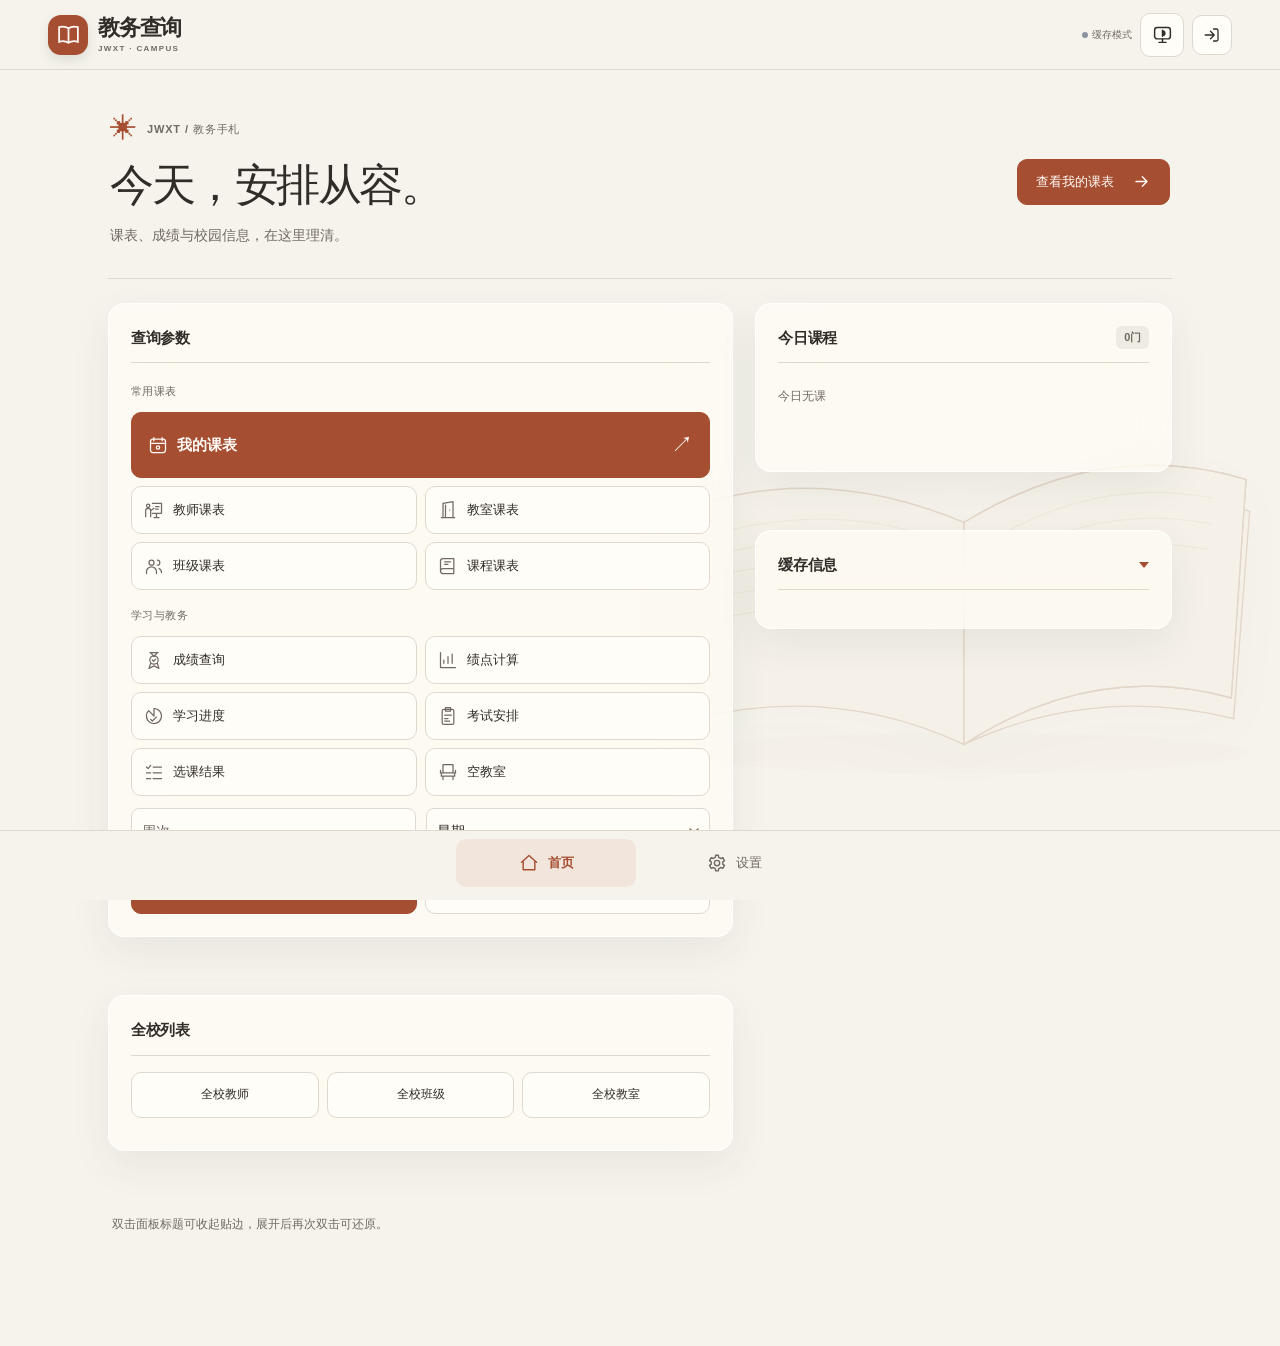
==== commit befb9275: "Fix offline cache keys, exact-host HTTP policy and original signing checks" ====
--- a/apk-source/assets/index.html
+++ b/apk-source/assets/index.html
@@ -1335,7 +1335,11 @@
   return (h >>> 0).toString(36);
 }
 function activeAccountScope() {
-  try { return localStorage.getItem('jwxt_active_account') || ''; } catch(e) { return ''; }
+  try {
+    var scope=localStorage.getItem('jwxt_active_account');if(scope)return scope;
+    var saved=JSON.parse(localStorage.getItem('jwxt_creds')||'{}');
+    if(saved.account){scope=accountScope(saved.account);localStorage.setItem('jwxt_active_account',scope);return scope;}
+  }catch(e){}return '';
 }
 function semesterStartDate() {
   var saved = '';
@@ -1898,11 +1902,21 @@
 // ============ 缓存 ============
 const CK = 'jwxt_cache_';
 function activePersonalCachePrefix() { return CK + 'self_u' + (activeAccountScope() || 'guest') + '_' + currentSemester() + '_'; }
+function isActivePersonalCacheKey(key) {
+  if(!key)return false;if(key.indexOf(activePersonalCachePrefix())===0)return true;
+  var prefix=CK+'self_u'+(activeAccountScope()||'guest')+'_';
+  if(key.indexOf(prefix)!==0||!/^w\d+(?:_d[1-7])?$/.test(key.slice(prefix.length)))return false;
+  try{var item=JSON.parse(localStorage.getItem(key)||'null');return !!(item&&item.t&&semesterForDate(new Date(item.t))===currentSemester());}catch(e){return false;}
+}
 function hasCachePrefix(prefix) {
   for (var i = 0; i < localStorage.length; i++) { var k = localStorage.key(i); if (k && k.indexOf(prefix) === 0) return true; }
   return false;
 }
 function cacheKey(type, params) {
+  params=Object.assign({},params||{});
+  // The same normalization applies to query, reload, week swipe and day view.
+  if(type==='self'&&!params.semester&&typeof currentSemester==='function')params.semester=currentSemester();
+  if(params.week)params.week=String(parseInt(params.week,10)||params.week);
   var k = type;
   if (['self','score','gpa','progress','exam','electives'].indexOf(type) >= 0 && typeof activeAccountScope === 'function') k += '_u' + (activeAccountScope() || 'guest');
   if (params && params.name) k += '_' + params.name;
@@ -1912,10 +1926,24 @@
   return k;
 }
 function getCache(k) {
-  try { const r = localStorage.getItem(CK+k); return r ? JSON.parse(r) : null; } catch { return null; }
-}
+  function read(key){try{var item=JSON.parse(localStorage.getItem(CK+key)||'null');return item&&item.data!=null&&!item.data.error?item:null;}catch(e){return null;}}
+  var cached=read(k);if(cached)return cached;
+  // Whole-week caches can satisfy a day filter without a new network request.
+  var day=k.match(/_d([1-7])$/);
+  if(day){cached=getCache(k.replace(/_d[1-7]$/,''));if(cached&&Array.isArray(cached.data.courses))return Object.assign({},cached,{data:Object.assign({},cached.data,{courses:cached.data.courses.filter(function(c){return Number(c.weekday)===Number(day[1]);})})});}
+  // Recover only account-scoped, current-semester caches from the old key format.
+  var old=k.match(/^self_u([^_]+)_(\d{4}-\d{4}-[12])(_w\d+(?:_d\d)?)$/);
+  if(old&&old[1]===(activeAccountScope()||'guest')&&old[2]===currentSemester()){
+    cached=read('self_u'+old[1]+old[3]);
+    if(cached&&cached.t&&semesterForDate(new Date(cached.t))===old[2])return cached;
+  }
+  return null;
+}
+function semesterForDate(date){var y=date.getMonth()>=7?date.getFullYear():date.getFullYear()-1;return y+'-'+(y+1)+'-'+(date.getMonth()>=7?'1':'2');}
 function setCache(k, v) {
-  try { localStorage.setItem(CK+k, JSON.stringify({data: v, t: Date.now()})); } catch {}
+  if(v==null||v.error)return false;
+  try {localStorage.setItem(CK+k,JSON.stringify({data:v,t:Date.now()}));return true;}
+  catch(e){scheduleTip('查询成功，但离线缓存保存失败。请检查存储空间或清理不需要的缓存。');return false;}
 }
 
 // ============ 页面切换 ============
@@ -2085,7 +2113,7 @@
     const seen = new Set();
     for (let i = 0; i < localStorage.length; i++) {
       const k = localStorage.key(i);
-      if (!k || k.indexOf(activePersonalCachePrefix()) !== 0) continue;
+      if (!isActivePersonalCacheKey(k)) continue;
       const obj = JSON.parse(localStorage.getItem(k) || 'null');
       const data = obj && obj.data;
       if (!data || !data.courses) continue;
@@ -2116,7 +2144,7 @@
     let best = null, bestT = -1;
     for (let i = 0; i < localStorage.length; i++) {
       const k = localStorage.key(i);
-      if (!k || k.indexOf(activePersonalCachePrefix()) !== 0) continue;
+      if (!isActivePersonalCacheKey(k)) continue;
       const raw = localStorage.getItem(k);
       const obj = raw ? JSON.parse(raw) : null;
       if (obj && obj.data && obj.t > bestT) { bestT = obj.t; best = obj.data; }
@@ -2146,7 +2174,7 @@
   try {
     for (let i = 0; i < localStorage.length; i++) {
       const k = localStorage.key(i);
-      if (!k || k.indexOf(activePersonalCachePrefix()) !== 0) continue;
+      if (!isActivePersonalCacheKey(k)) continue;
       const obj = JSON.parse(localStorage.getItem(k) || 'null');
       const data = obj && obj.data;
       if (!data || !data.courses) continue;
@@ -2233,6 +2261,7 @@
 
 // ============ 查询 ============
 async function runQuery(forceRefresh) {
+  document.getElementById('cacheNotice').textContent='离线缓存 · 刷新可获取最新数据';
   var type = S.queryType;
   var params = {};
   if (NEEDS_NAME.indexOf(type) >= 0) params.name = document.getElementById('queryName').value.trim();
@@ -2280,13 +2309,17 @@
 
   try {
     const data = await doQuery(type, params);
-    setCache(ck, data);
+    if(data&&data.error)throw new Error(data.error);
+    const saved=setCache(ck, data);
     document.getElementById('cacheNotice').classList.add('hidden');
     var typeName2 = '';
     for (var ti = 0; ti < TYPES.length; ti++) { if (TYPES[ti].v === type) { typeName2 = TYPES[ti].l; break; } }
     document.getElementById('resultLabel').textContent = typeName2;
     renderResult(type, data);
+    if(!saved){document.getElementById('cacheNotice').textContent='本次查询未能保存离线缓存';document.getElementById('cacheNotice').classList.remove('hidden');}
+    checkCacheStatus();renderTodayCourses();
   } catch(e) {
+    if(cached){document.getElementById('cacheNotice').classList.remove('hidden');renderResult(type,cached.data);scheduleTip('刷新失败，已保留并显示离线缓存');return;}
     // 出错时，先显示错误信息，不管有没有缓存
     document.getElementById('cacheNotice').classList.remove('hidden');
     document.getElementById('resultContent').innerHTML = '<div class="error-box" style="padding:20px;">查询出错: '+esc(e.message)+'<br><br>类型: '+type+'<br>参数: '+esc(JSON.stringify(params))+'</div>';
--- a/apk-source/assets/ui/app.css
+++ b/apk-source/assets/ui/app.css
@@ -169,3 +169,10 @@
 html body #settingsSection .settings-hero,html[data-theme=dark] body #settingsSection .settings-hero{background:transparent!important;backdrop-filter:none!important;-webkit-backdrop-filter:none!important}
 html body #settingsSection .settings-hero h2{font-family:var(--font-heading)!important;font-weight:500!important}
 .claude-hero-action svg{width:19px;height:19px}.claude-hero-action{color:var(--on-accent)}
+/* Result artwork sits beneath transparent content instead of opaque paper layers. */
+body.schedule-result #resultSection>.card{background:transparent!important}
+body.schedule-result .demo-pane,body.schedule-result .demo-grid,body.schedule-result .demo-scroll,body.schedule-result .demo-list,body.schedule-result .today-schedule-list{background:transparent!important}
+body.schedule-result .demo-head{background:rgba(244,236,218,.62) url('../schedule-assets/tangyun-head.png') center/100% 100% no-repeat!important}
+html[data-theme=dark] body.schedule-result::before,html[data-theme=dark] body.schedule-result::after{filter:brightness(.48) saturate(.65)}
+html[data-theme=dark] body.schedule-result .demo-head{background-color:rgba(33,31,28,.76)!important;background-blend-mode:multiply}
+html[data-theme=dark] body.schedule-result .demo-periods{background:rgba(33,31,28,.65)}
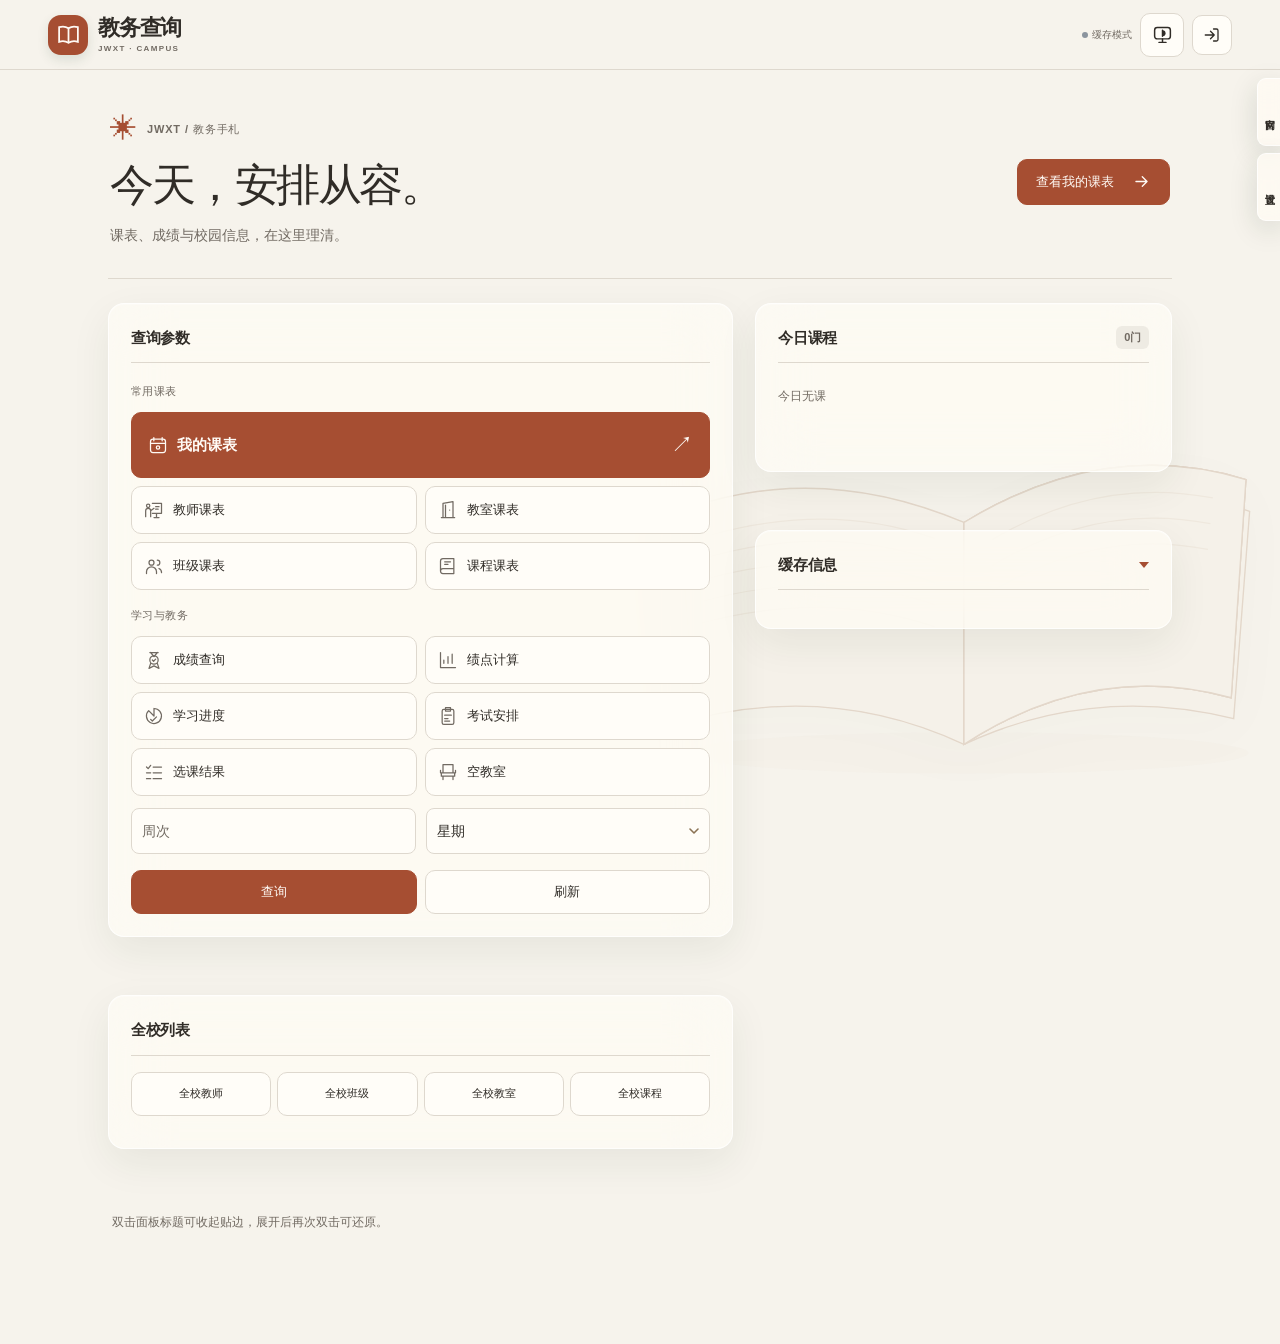
==== commit b26cd0d7: "feat: 官网免登录跳转与手机适配（V187），补齐 README 时间线与开发说明" ====
--- a/apk-source/assets/index.html
+++ b/apk-source/assets/index.html
@@ -8,8 +8,8 @@
 // Set the first paint to the saved preference, including older Android WebViews.
 (function(){var mode='system';try{mode=localStorage.getItem('jwxt_theme')||'system';}catch(e){}var system=false;try{system=window.Android&&Android.getSystemDarkMode?Android.getSystemDarkMode():window.matchMedia&&window.matchMedia('(prefers-color-scheme: dark)').matches;}catch(e){}document.documentElement.setAttribute('data-theme',(mode==='dark'||mode==='system'&&system)?'dark':'');})();
 </script>
-<style>
-:root {
+<style>:root{
+  --sab: env(safe-area-inset-bottom, 0px);
   --cream: #efe7d4; --cream-2: #e6dcc4;
   --green: #2e4a2a; --green-lite: #3a5a36; --green-deep: #243a21;
   --pink: #e89cb1; --pink-deep: #d27e96;
@@ -27,8 +27,8 @@
   --grad-b: rgba(46,74,42,0.30);
   --grad-c: rgba(214,203,176,0.30);
   --sheet-bg: rgba(250,244,228,0.97);
-}
-html[data-theme="dark"] {
+  --timemask: rgba(250,245,236,0.88);
+}html[data-theme="dark"]{
   --cream: #161b17; --cream-2: #1d231e;
   --green: #8fae6e; --green-lite: #7a9960; --green-deep: #8fae6e;
   --pink: #b0758a; --pink-deep: #c8869c;
@@ -42,9 +42,9 @@
   --grad-b: rgba(143,174,110,0.26);
   --grad-c: rgba(164,154,130,0.18);
   --sheet-bg: rgba(23,28,24,0.97);
-}
-/* 经典主题：关闭玻璃效果，恢复不透明白底 + 绿边框 */
-html[data-style="classic"] {
+  --timemask: rgba(28,34,29,0.82);
+}/* 经典主题：关闭玻璃效果，恢复不透明白底 + 绿边框 */
+html[data-style="classic"]{
   --glass: var(--cream);
   --glass-2: var(--cream-2);
   --glass-border: var(--green);
@@ -52,19 +52,8 @@
   --blur: 0px;
   --grad-a: transparent; --grad-b: transparent; --grad-c: transparent;
   --sheet-bg: var(--cream);
-}
-html[data-style="classic"] html::before { background: var(--cream); animation: none; }
-html[data-style="classic"] body { background: var(--cream); }
-html[data-style="classic"] .topbar { -webkit-mask-image: none; box-shadow: none; }
-html[data-style="classic"] .sheet { background: var(--cream); }
-html[data-style="classic"] .card { border-width: 2px; border-radius: 8px; box-shadow: none; }
-html[data-style="classic"] .type-btn { border-width: 2px; border-radius: 8px; box-shadow: none; }
-html[data-style="classic"] input[type="text"], html[data-style="classic"] input[type="password"], html[data-style="classic"] select { border-width: 2px; border-radius: 6px; }
-html[data-style="classic"] button { border-width: 2px; border-radius: 6px; box-shadow: none; }
-html[data-style="classic"] button.outline { background: transparent; }
-html[data-style="classic"] .sheet { box-shadow: none; }
-/* 固定彩色光斑背景，供毛玻璃模糊透出 */
-html::before {
+}html[data-style="classic"] html::before{ background: var(--cream); animation: none; }html[data-style="classic"] body{ background: var(--cream); }html[data-style="classic"] .topbar{ -webkit-mask-image: none; box-shadow: none; }html[data-style="classic"] .sheet{ background: var(--cream); }html[data-style="classic"] .card{ border-width: 2px; border-radius: 8px; box-shadow: none; }html[data-style="classic"] .type-btn{ border-width: 2px; border-radius: 8px; box-shadow: none; }html[data-style="classic"] input[type="text"],html[data-style="classic"] input[type="password"],html[data-style="classic"] select{ border-width: 2px; border-radius: 6px; }html[data-style="classic"] button{ border-width: 2px; border-radius: 6px; box-shadow: none; }html[data-style="classic"] button.outline{ background: transparent; }html[data-style="classic"] .sheet{ box-shadow: none; }/* 固定彩色光斑背景，供毛玻璃模糊透出 */
+html::before{
   content: ''; position: fixed; inset: 0; z-index: -1; pointer-events: none;
   background:
     radial-gradient(420px 420px at 12% 8%, var(--grad-a), transparent 60%),
@@ -73,173 +62,43 @@
     var(--cream);
   animation: glassDrift 18s ease-in-out infinite alternate;
 }
-@keyframes glassDrift {
-  0% { background-position: 0% 0%, 100% 0%, 50% 100%, 0 0; }
-  100% { background-position: 20% 10%, 70% 25%, 35% 80%, 0 0; }
-}
-html[data-theme="dark"] body { background: transparent; }
-html[data-theme="dark"] html::before {
+@keyframes glassDrift {0%{ background-position: 0% 0%, 100% 0%, 50% 100%, 0 0; }100%{ background-position: 20% 10%, 70% 25%, 35% 80%, 0 0; }
+}html[data-theme="dark"] body{ background: transparent; }html[data-theme="dark"] html::before{
   background:
     radial-gradient(420px 420px at 12% 8%, var(--grad-a), transparent 60%),
     radial-gradient(520px 520px at 88% 20%, var(--grad-b), transparent 65%),
     radial-gradient(480px 480px at 55% 92%, var(--grad-c), transparent 60%),
     #11140f;
-}
-* { box-sizing: border-box; margin: 0; padding: 0; -webkit-tap-highlight-color: transparent; }
-html, body { width: 100%; min-height: 100%; }
-body { background: transparent; color: var(--ink); font-family: var(--serif); font-size: 15px; line-height: 1.5; }
-.mono { font-family: var(--mono); font-size: 10px; letter-spacing: 0.14em; text-transform: uppercase; }
-
-.topbar { display: flex; align-items: center; justify-content: space-between; padding: calc(12px + var(--sb, 0px)) 16px 12px; position: sticky; top: 0; z-index: 100;
+}*{ box-sizing: border-box; margin: 0; padding: 0; -webkit-tap-highlight-color: transparent; }html,body{ width: 100%; min-height: 100%; }body{ background: transparent; color: var(--ink); font-family: var(--serif); font-size: 15px; line-height: 1.5; }.mono{ font-family: var(--mono); font-size: 10px; letter-spacing: 0.14em; text-transform: uppercase; }.topbar{ display: flex; align-items: center; justify-content: space-between; padding: calc(12px + var(--sb, 0px)) 16px 12px; position: sticky; top: 0; z-index: 100;
   background: var(--glass); -webkit-backdrop-filter: blur(var(--blur)); backdrop-filter: blur(var(--blur));
   border-bottom: 1px solid var(--glass-border);
   box-shadow: 0 1px 20px rgba(0,0,0,0.06);
   -webkit-mask-image: linear-gradient(#000 85%, transparent);
-}
-.topbar-left { display: flex; align-items: center; gap: 8px; }
-.topbar-title { font-size: 20px; color: var(--green); font-weight: 600; }
-.back-btn { background: none; border: none; color: var(--green); font-size: 20px; padding: 0 8px; cursor: pointer; display: none; line-height: 1; }
-.back-btn.show { display: block; }
-.status-dot { width: 8px; height: 8px; border-radius: 50%; background: #8b949e; display: inline-block; }
-.status-dot.ok { background: var(--green); }
-.status-dot.cached { background: #b5544f; }
-
-/* 周次/星期框对称统一：grid 两列严格等分，绝对等宽居中 */
-#weekRow { display: grid; grid-template-columns: 1fr 1fr; gap: 10px; align-items: center; }
-#weekRow input, #weekRow select {
+}.topbar-left{ display: flex; align-items: center; gap: 8px; }.topbar-title{ font-size: 20px; color: var(--green); font-weight: 600; }.back-btn{ background: none; border: none; color: var(--green); font-size: 20px; padding: 0 8px; cursor: pointer; display: none; line-height: 1; }.back-btn.show{ display: block; }.status-dot{ width: 8px; height: 8px; border-radius: 50%; background: #8b949e; display: inline-block; }.status-dot.ok{ background: var(--green); }.status-dot.cached{ background: #b5544f; }/* 周次/星期框对称统一：grid 两列严格等分，绝对等宽居中 */
+#weekRow{ display: grid; grid-template-columns: 1fr 1fr; gap: 10px; align-items: center; }#weekRow input,#weekRow select{
   height: 40px; box-sizing: border-box; padding: 0 10px; width: 100%;
   border: 1px solid var(--glass-border); border-radius: 8px;
   background: var(--sheet-bg); color: var(--ink); font-size: 14px;
   margin-bottom: 0;
-}
-#weekRow select { appearance: none; -webkit-appearance: none; -moz-appearance: none; padding-right: 26px;
+}#weekRow select{ appearance: none; -webkit-appearance: none; -moz-appearance: none; padding-right: 26px;
   background-image: url("data:image/svg+xml;charset=utf-8,%3Csvg xmlns='http://www.w3.org/2000/svg' width='10' height='6'%3E%3Cpath d='M1 1l4 4 4-4' stroke='%238b7355' stroke-width='1.6' fill='none' stroke-linecap='round' stroke-linejoin='round'/%3E%3C/svg%3E");
   background-repeat: no-repeat; background-position: right 10px center;
-}
-#weekRow input::placeholder { color: var(--ink-light); }
-
-main { max-width: 600px; margin: 0 auto; padding: 12px 28px; }
-
-.card { border: 1px solid var(--glass-border); border-radius: 14px; padding: 14px; margin-bottom: 14px;
+}#weekRow input::placeholder{ color: var(--ink-light); }main{ max-width: 600px; margin: 0 auto; padding: 12px 28px; }.card{ border: 1px solid var(--glass-border); border-radius: 14px; padding: 14px; margin-bottom: 14px;
   background: var(--glass); -webkit-backdrop-filter: blur(var(--blur)); backdrop-filter: blur(var(--blur));
   box-shadow: 0 4px 24px rgba(0,0,0,0.05), inset 0 1px 0 var(--glass-hi);
-  transition: transform .15s ease, box-shadow .2s ease; }
-.card-green { background: var(--glass-2); }
-.card-pink { border-color: rgba(210,126,150,0.35); }
-.card-header { display: flex; align-items: center; justify-content: space-between; border-bottom: 1px solid var(--green); padding-bottom: 6px; margin-bottom: 10px; }
-.card-header .mono { color: var(--green); font-size: 10px; }
-.card-pink .card-header { border-color: var(--pink-deep); }
-.card-pink .card-header .mono { color: var(--pink-deep); }
-
-.login-collapse { cursor: pointer; user-select: none; }
-.login-collapse::after { content: '▼'; float: right; font-size: 9px; transition: transform 0.2s; }
-.login-collapse.collapsed::after { transform: rotate(-90deg); }
-.login-body { display: block; }
-.login-body.hidden { display: none; }
-
-input, select, button { font-family: var(--serif); font-size: 14px; }
-input[type="text"], input[type="password"], select {
+  transition: transform .15s ease, box-shadow .2s ease; }.card-green{ background: var(--glass-2); }.card-pink{ border-color: rgba(210,126,150,0.35); }.card-header{ display: flex; align-items: center; justify-content: space-between; border-bottom: 1px solid var(--green); padding-bottom: 6px; margin-bottom: 10px; }.card-header .mono{ color: var(--green); font-size: 10px; }.card-pink .card-header{ border-color: var(--pink-deep); }.card-pink .card-header .mono{ color: var(--pink-deep); }.login-body{ display: block; }#loginMask{ display:none; position:fixed; inset:0; background:rgba(0,0,0,.42); z-index:410; }body.in-result #loginSection.popup-login{ display:block !important; position:fixed; left:50%; top:50%; transform:translate(-50%,-50%); width:min(92vw,420px); margin:0; z-index:420; }body.in-result #loginSection.popup-login .card{ margin:0; box-shadow:0 24px 60px rgba(20,28,22,.34); }.login-body.hidden{ display: none; }input,select,button{ font-family: var(--serif); font-size: 14px; }input[type="text"],input[type="password"],select{
   width: 100%; min-height: 42px; padding: 0 12px; margin-bottom: 8px;
   background: var(--glass-2); -webkit-backdrop-filter: blur(8px); backdrop-filter: blur(8px);
   border: 1px solid var(--glass-border); border-radius: 10px;
   color: var(--ink); outline: none; -webkit-appearance: none; appearance: none;
-}
-select { background-image: url("data:image/svg+xml,%3Csvg xmlns='http://www.w3.org/2000/svg' width='12' height='12'%3E%3Cpath fill='%232e4a2a' d='M6 9L1 4h10z'/%3E%3C/svg%3E"); background-repeat: no-repeat; background-position: right 10px center; padding-right: 30px; }
-
-button {
+}select{ background-image: url("data:image/svg+xml,%3Csvg xmlns='http://www.w3.org/2000/svg' width='12' height='12'%3E%3Cpath fill='%232e4a2a' d='M6 9L1 4h10z'/%3E%3C/svg%3E"); background-repeat: no-repeat; background-position: right 10px center; padding-right: 30px; }button{
   min-height: 42px; padding: 0 16px; border: 1px solid var(--glass-border); border-radius: 10px;
   background: linear-gradient(135deg, var(--green), var(--green-deep)); color: var(--cream); font-weight: 600; cursor: pointer; font-size: 13px;
   box-shadow: 0 2px 10px rgba(0,0,0,0.08), inset 0 1px 0 var(--glass-hi);
-  transition: transform .1s ease, opacity .2s, box-shadow .2s; }
-button:active { transform: scale(0.96); }
-button:disabled { opacity: 0.5; }
-button.outline { background: var(--glass); -webkit-backdrop-filter: blur(8px); backdrop-filter: blur(8px); color: var(--green); }
-button.small { min-height: 34px; padding: 0 10px; font-size: 11px; }
-.btn-group { display: flex; flex-wrap: wrap; gap: 6px; margin-bottom: 10px; }
-.btn-chip { min-height: 32px; padding: 0 12px; background: transparent; color: var(--green); border: 2px solid var(--green); font-size: 11px; }
-
-/* 课表卡片 - 林间刊页风格 */
-.schedule-day { margin-bottom: 14px; }
-.schedule-day-header { display: flex; justify-content: space-between; align-items: baseline; border-bottom: 2px solid var(--green); padding-bottom: 4px; margin-bottom: 8px; }
-.schedule-day-title { font-size: 17px; font-weight: 600; color: var(--green); }
-
-/* 课表表格（易校园风格） */
-.sched-table { width: 100%; border-collapse: separate; border-spacing: 4px; font-size: 11px; min-width: 620px; }
-.sched-table thead th { padding: 6px 2px; background: transparent; color: var(--ink); font-weight: 600; border-radius: 8px; text-align: center; white-space: nowrap; vertical-align: bottom; }
-.sched-table thead th .wd { font-size: 11px; color: var(--ink-light); display: block; }
-.sched-table thead th .dt { font-size: 14px; display: block; margin-top: 2px; }
-.sched-table thead th.today .dt { display: inline-block; width: 26px; height: 26px; line-height: 26px; border-radius: 50%; background: var(--green); color: var(--cream); }
-.sched-table thead th.today .wd { color: var(--green); }
-.sched-table td { border: none; border-radius: 10px; padding: 3px; vertical-align: top; text-align: center; background: transparent; }
-.sched-table td.today-col { background: color-mix(in srgb, var(--green) 7%, transparent); }
-.sched-table td.seg { color: var(--ink-light); background: transparent; font-size: 11px; font-weight: 600; vertical-align: middle; }
-.sched-table td .e { color: var(--ink-light); opacity: 0.25; }
-.sched-course { border-radius: 8px; padding: 6px 6px; margin-bottom: 3px; line-height: 1.3; cursor: pointer; position: relative; overflow: hidden; }
-.sched-course::before { content: ""; position: absolute; left: 0; top: 0; bottom: 0; width: 3px; background: rgba(255,255,255,0.35); }
-.sched-course .cn { font-weight: 700; font-size: 11px; display: block; word-break: break-all; }
-.sched-course .cr { font-size: 9px; opacity: 0.9; display: block; word-break: break-all; margin-top: 2px; }
-.sched-course { background: linear-gradient(135deg, var(--green), var(--green-deep)); color: var(--cream); }
-.sched-course.pink { background: linear-gradient(135deg, var(--pink), var(--pink-deep)); color: var(--green-deep); }
-html[data-theme="dark"] .sched-course.pink { color: var(--cream); }
-.sched-course:active { transform: scale(0.97); }
-/* 经典主题 */
-html[data-style="classic"] .sched-table { border-collapse: collapse; border-spacing: 0; min-width: 0; font-size: 11px; }
-html[data-style="classic"] .sched-table thead th { background: var(--green); color: var(--cream); border-radius: 0; border: 1px solid var(--green); }
-html[data-style="classic"] .sched-table thead th.today .dt { background: transparent; color: var(--cream); }
-html[data-style="classic"] .sched-table td { border: 1px solid var(--line); border-radius: 0; background: transparent; }
-html[data-style="classic"] .sched-course::before { display: none; }
-
-/* === 易校园风格课表 CSS Grid（圆角课程格 + 分层表头） === */
-.xkb-wrap { background:#fff; border-radius:16px; overflow:hidden; box-shadow:0 2px 14px rgba(0,0,0,.06); }
-.xkb-head { display:flex; align-items:stretch; border-bottom:1px solid #E8EAEE; }
-.xkb-head .xkb-month { width:48px; display:flex; align-items:center; justify-content:center; font-size:15px; font-weight:800; color:#333; background:#F5F6F8; border-right:1px solid #E8EAEE; padding:8px 2px; flex-shrink:0; }
-.xkb-head .xkb-days { flex:1; display:flex; }
-.xkb-head .xkb-day { flex:1; text-align:center; padding:7px 2px; }
-.xkb-head .xkb-day .wd { font-size:13px; font-weight:700; color:#3D4149; }
-.xkb-head .xkb-day .dt { font-size:11px; color:#8A8F98; margin-top:1px; }
-.xkb-head .xkb-day.today { background:linear-gradient(180deg,var(--green),var(--green-deep)); }
-.xkb-head .xkb-day.today .wd { color:#fff; }
-.xkb-head .xkb-day.today .dt { color:rgba(255,255,255,.85); }
-.xkb-body { display:flex; }
-.xkb-lecol { width:48px; background:#FAFBFC; border-right:1px solid #E8EAEE; flex-shrink:0; }
-.xkb-lecol .lr { height:78px; display:flex; flex-direction:column; align-items:center; justify-content:center; border-bottom:1px solid #EEF0F3; }
-.xkb-lecol .lr .no { font-size:13px; font-weight:800; color:#4A4F57; }
-.xkb-lecol .lr .tm { font-size:8.5px; color:#9AA0A8; white-space:nowrap; margin-top:1px; }
-.xkb-grid-wrap { flex:1; position:relative; overflow:hidden; }
-.xkb-grid { position:relative; height:936px; }
-.xkb-dline { position:absolute; left:0; right:0; height:1px; background:#F0F2F5; }
-.xkb-course { position:absolute; border-radius:10px; padding:6px 8px; overflow:hidden; cursor:pointer; display:flex; flex-direction:column; }
-.xkb-course .cn { font-size:12px; font-weight:800; line-height:1.25; }
-.xkb-course .cr { font-size:9px; margin-top:3px; opacity:.85; }
-
-/* === 查询结果全屏模式 === */
-body.in-result main { max-width:100%; padding:0; }
-body.in-result #resultContent { padding:0; }
-body.in-result #resultSection > .card { background:transparent; border:none; box-shadow:none; }
-body.in-result #resultSection .card-header,
-body.in-result #resultSection .cache-notice { display:none; }
-
-/* 结果页顶栏：更高、三栏布局 */
-body.in-result #mainTopbar { padding: calc(8px + var(--sb, 0px)) 10px 8px; min-height: 88px; align-items: flex-start; }
-body.in-result .tb-home-only { display:none !important; }
-body.in-result #loginBtn, body.in-result #logoutBtn, body.in-result #statusDot, body.in-result #statusText { display:none !important; }
-body.in-result .tb-result-wrap { display:flex !important; align-items:flex-start; justify-content:space-between; gap:8px; }
-.tb-result-wrap { display:none; width:100%; position:relative; min-height:56px; }
-.tb-col { display:flex; align-items:flex-start; gap:8px; }
-.tb-col-center { flex:1; justify-content:center; text-align:center; }
-.tb-col-right { align-items:center; gap:6px; }
-.tb-week-block { display:flex; flex-direction:column; gap:1px; }
-.tb-exit-btn { font-size:8px; padding:4px 2px; border:1px solid var(--green); background:transparent; color:var(--green); border-radius:2px; cursor:pointer; line-height:1.2; min-width:0; writing-mode:vertical-rl; text-orientation:upright; letter-spacing:1px; }
-.tb-r-week { display:flex; align-items:center; gap:3px; cursor:pointer; font-size:15px; font-weight:800; color:var(--ink); line-height:1.2; }
-.tb-r-arrow { font-size:9px; color:var(--ink-light); }
-.tb-r-sem { font-size:10px; color:var(--ink-light); line-height:1.2; }
-.tb-r-title { font-size:16px; font-weight:800; color:var(--ink); line-height:1.3; }
-.tb-r-range { font-size:10px; color:var(--ink-light); margin-top:1px; }
-.tb-icon-btn { width:26px; height:24px; border-radius:5px; border:1px solid var(--line); background:transparent; color:var(--ink); display:flex; align-items:center; justify-content:center; cursor:pointer; padding:0; }
-.back-btn { display:block; padding:0; width:26px; height:24px; font-size:14px; line-height:24px; text-align:center; border-radius:5px; border:1px solid var(--line); background:transparent; color:var(--ink); cursor:pointer; }
-
-/* === 查询参数面板 + 浏览列表：结果页变成可拖动浮窗 === */
-body.in-result #querySection, body.in-result #browseNav {
+  transition: transform .1s ease, opacity .2s, box-shadow .2s; }button:active{ transform: scale(0.96); }button:disabled{ opacity: 0.5; }button.outline{ background: var(--glass); -webkit-backdrop-filter: blur(8px); backdrop-filter: blur(8px); color: var(--green); }button.small{ min-height: 34px; padding: 0 10px; font-size: 11px; }.btn-group{ display: grid; grid-template-columns: repeat(4, 1fr); gap: 6px; margin-bottom: 10px; }.btn-chip{ min-height: 32px; padding: 0 4px; background: transparent; color: var(--green); border: 2px solid var(--green); font-size: 11px; white-space: nowrap; }/* === 查询结果全屏模式 === */
+body.in-result main{ max-width:100%; padding:0; }body.in-result #resultContent{ padding:0; }body.in-result #resultSection > .card{ background:transparent; border:none; box-shadow:none; }body.in-result #resultSection .card-header,body.in-result #resultSection .cache-notice{ display:none; }/* 结果页顶栏：更高、三栏布局 */
+body.in-result #mainTopbar{ padding: calc(8px + var(--sb, 0px)) 10px 8px; min-height: 88px; align-items: flex-start; }body.in-result .tb-home-only{ display:none !important; }body.in-result #loginBtn,body.in-result #logoutBtn,body.in-result #statusDot,body.in-result #statusText{ display:none !important; }body.in-result .tb-result-wrap{ display:flex !important; align-items:flex-start; justify-content:space-between; gap:8px; }.tb-result-wrap{ display:none; width:100%; position:relative; min-height:56px; }.tb-col{ display:flex; align-items:flex-start; gap:8px; }.tb-col-center{ flex:1; justify-content:center; text-align:center; }.tb-col-right{ align-items:center; gap:6px; }.tb-week-block{ display:flex; flex-direction:column; gap:1px; }.tb-r-week{ display:flex; align-items:center; gap:3px; cursor:pointer; font-size:15px; font-weight:800; color:var(--ink); line-height:1.2; }.tb-r-arrow{ font-size:9px; color:var(--ink-light); }.tb-r-sem{ font-size:10px; color:var(--ink-light); line-height:1.2; }.tb-r-title{ font-size:16px; font-weight:800; color:var(--ink); line-height:1.3; }.tb-r-range{ font-size:10px; color:var(--ink-light); margin-top:1px; }.tb-icon-btn{ width:26px; height:24px; border-radius:5px; border:1px solid var(--line); background:transparent; color:var(--ink); display:flex; align-items:center; justify-content:center; cursor:pointer; padding:0; }.back-btn{ display:block; padding:0; width:26px; height:24px; font-size:14px; line-height:24px; text-align:center; border-radius:5px; border:1px solid var(--line); background:transparent; color:var(--ink); cursor:pointer; }/* === 查询参数面板 + 浏览列表：结果页变成可拖动浮窗 === */
+body.in-result #querySection,body.in-result #browseNav{
   position: fixed; z-index: 160; right: 0; width: 22px; height: 70px; overflow: hidden;
   border:1px solid rgba(255,255,255,.68); border-right:0; border-radius:8px 0 0 8px;
   background:linear-gradient(145deg,rgba(255,255,255,.63),rgba(245,239,224,.38));
@@ -247,38 +106,17 @@
   box-shadow:0 7px 22px rgba(36,47,34,.15),inset 0 1px 0 rgba(255,255,255,.75);
   transition:width .3s cubic-bezier(.2,.8,.2,1),left .3s ease,right .3s ease,box-shadow .25s ease;
   touch-action: none;
-}
-body.in-result #querySection > .card, body.in-result #browseNav > .card { display: none; }
-body.in-result #querySection > .fd-tab, body.in-result #browseNav > .fd-tab {
+}body.in-result #querySection > .card,body.in-result #browseNav > .card{ display: none; }body.in-result #querySection > .fd-tab,body.in-result #browseNav > .fd-tab{
   display: flex; align-items: center; justify-content: center;
   width: 100%; height: 100%;
   writing-mode: vertical-rl; padding: 8px 2px; box-sizing: border-box;
   font-size: 10px; font-weight: 650; letter-spacing: 1.5px;
   cursor: pointer; user-select: none;
-}
-body.in-result #querySection > .fd-tab { background:linear-gradient(180deg,rgba(231,161,178,.44),rgba(231,161,178,.12)); color:var(--green-deep); }
-body.in-result #browseNav > .fd-tab { background:linear-gradient(180deg,rgba(112,145,101,.38),rgba(112,145,101,.12)); color:var(--green-deep); }
-body.in-result #querySection.dock-left, body.in-result #browseNav.dock-left {
+}body.in-result #querySection > .fd-tab{ background:linear-gradient(180deg,rgba(231,161,178,.44),rgba(231,161,178,.12)); color:var(--green-deep); }body.in-result #browseNav > .fd-tab{ background:linear-gradient(180deg,rgba(112,145,101,.38),rgba(112,145,101,.12)); color:var(--green-deep); }body.in-result #querySection.dock-left,body.in-result #browseNav.dock-left{
   right:auto; left:0; border-right:1px solid rgba(255,255,255,.68); border-left:0; border-radius:0 8px 8px 0;
-}
-body.in-result #querySection.avoid-left, body.in-result #browseNav.avoid-left,
-body.in-result #todaySection.avoid-left, body.in-result #cacheInfoSection.avoid-left { left:0!important; right:auto!important; border-right:1px solid rgba(255,255,255,.68); border-left:0; border-radius:0 8px 8px 0; }
-body.in-result #querySection.avoid-right, body.in-result #browseNav.avoid-right,
-body.in-result #todaySection.avoid-right, body.in-result #cacheInfoSection.avoid-right { right:0!important; left:auto!important; border-left:1px solid rgba(255,255,255,.68); border-right:0; border-radius:8px 0 0 8px; }
-body.in-result #querySection.open, body.in-result #browseNav.open { width:min(248px,calc(100vw - 52px)); max-height:calc(100vh - 108px - env(safe-area-inset-top,0px)); overflow-y:auto; z-index:180; border:1px solid rgba(255,255,255,.74); border-radius:10px; touch-action:pan-y; overscroll-behavior:contain; background:rgba(249,246,235,.86); -webkit-backdrop-filter:blur(24px) saturate(160%); backdrop-filter:blur(24px) saturate(160%); box-shadow:0 18px 48px rgba(31,42,31,.24),inset 0 1px 0 rgba(255,255,255,.9); }
-body.in-result #querySection.open:not(.dock-left), body.in-result #browseNav.open:not(.dock-left) { left:auto; right:0; }
-body.in-result #querySection.open.dock-left, body.in-result #browseNav.open.dock-left { left:0; right:auto; }
-body.in-result #querySection.open > .fd-tab, body.in-result #browseNav.open > .fd-tab { display: none; }
-body.in-result #querySection.open > .card, body.in-result #browseNav.open > .card { display: block; padding: 8px; margin-bottom: 0; }
-
-/* === 今日课程 / 缓存信息：首页=正常卡片，结果页=可左右停靠浮窗 === */
-#todaySection .fd-tab, #cacheInfoSection .fd-tab,
-#querySection .fd-tab, #browseNav .fd-tab { display:none; }
-/* 首页四个面板间距拉开 */
-#todaySection, #querySection, #browseNav, #cacheInfoSection { margin-bottom: 40px; }
-
-body.in-result #todaySection,
-body.in-result #cacheInfoSection {
+}body.in-result #querySection.avoid-left,body.in-result #browseNav.avoid-left,body.in-result #todaySection.avoid-left,body.in-result #cacheInfoSection.avoid-left{ left:0!important; right:auto!important; border-right:1px solid rgba(255,255,255,.68); border-left:0; border-radius:0 8px 8px 0; }body.in-result #querySection.avoid-right,body.in-result #browseNav.avoid-right,body.in-result #todaySection.avoid-right,body.in-result #cacheInfoSection.avoid-right{ right:0!important; left:auto!important; border-left:1px solid rgba(255,255,255,.68); border-right:0; border-radius:8px 0 0 8px; }body.in-result #querySection.open,body.in-result #browseNav.open{ width:min(248px,calc(100vw - 52px)); max-height:calc(100vh - 108px - env(safe-area-inset-top,0px)); overflow-y:auto; z-index:180; border:1px solid rgba(255,255,255,.74); border-radius:10px; touch-action:pan-y; overscroll-behavior:contain; background:rgba(249,246,235,.86); -webkit-backdrop-filter:blur(24px) saturate(160%); backdrop-filter:blur(24px) saturate(160%); box-shadow:0 18px 48px rgba(31,42,31,.24),inset 0 1px 0 rgba(255,255,255,.9); }body.in-result #querySection.open:not(.dock-left),body.in-result #browseNav.open:not(.dock-left){ left:auto; right:0; }body.in-result #querySection.open.dock-left,body.in-result #browseNav.open.dock-left{ left:0; right:auto; }body.in-result #querySection.open > .fd-tab,body.in-result #browseNav.open > .fd-tab{ display: none; }body.in-result #querySection.open > .card,body.in-result #browseNav.open > .card{ display: block; padding: 8px; margin-bottom: 0; }/* === 今日课程 / 缓存信息：首页=正常卡片，结果页=可左右停靠浮窗 === */
+#todaySection .fd-tab,#cacheInfoSection .fd-tab,#querySection .fd-tab,#browseNav .fd-tab{ display:none; }/* 首页四个面板间距拉开 */
+#todaySection,#querySection,#browseNav,#cacheInfoSection{ margin-bottom: 40px; }body.in-result #todaySection,body.in-result #cacheInfoSection{
   position: fixed; right: 0; left:auto; z-index:160;
   width:22px; height:70px; overflow:hidden;
   border:1px solid rgba(255,255,255,.68); border-right:0; border-radius:8px 0 0 8px;
@@ -287,197 +125,79 @@
   box-shadow:0 7px 22px rgba(36,47,34,.15),inset 0 1px 0 rgba(255,255,255,.75);
   transition:width .3s cubic-bezier(.2,.8,.2,1),left .3s ease,right .3s ease,box-shadow .25s ease;
   touch-action: none;
-}
-body.in-result #todaySection.dock-left,
-body.in-result #cacheInfoSection.dock-left {
+}body.in-result #todaySection.dock-left,body.in-result #cacheInfoSection.dock-left{
   right:auto; left:0; border-right:1px solid rgba(255,255,255,.68); border-left:0; border-radius:0 8px 8px 0;
-}
-body.in-result #todaySection { top:calc(104px + env(safe-area-inset-top,0px)); }
-body.in-result #browseNav { top:calc(184px + env(safe-area-inset-top,0px)); }
-body.in-result #querySection { top:calc(264px + env(safe-area-inset-top,0px)); }
-body.in-result #cacheInfoSection { top:calc(344px + env(safe-area-inset-top,0px)); }
-body.in-result #todaySection > .card,
-body.in-result #cacheInfoSection > .card { display: none; }
-body.in-result #todaySection > .fd-tab,
-body.in-result #cacheInfoSection > .fd-tab {
+}body.in-result #todaySection{ top:calc(104px + env(safe-area-inset-top,0px)); }body.in-result #browseNav{ top:calc(184px + env(safe-area-inset-top,0px)); }body.in-result #querySection{ top:calc(264px + env(safe-area-inset-top,0px)); }body.in-result #cacheInfoSection{ top:calc(344px + env(safe-area-inset-top,0px)); }body.in-result #todaySection > .card,body.in-result #cacheInfoSection > .card{ display: none; }body.in-result #todaySection > .fd-tab,body.in-result #cacheInfoSection > .fd-tab{
   display: flex; align-items: center; justify-content: center;
   width: 100%; height: 100%;
   writing-mode: vertical-rl; padding: 8px 2px; box-sizing: border-box;
   font-size: 10px; font-weight: 700; letter-spacing: 1px;
   cursor: pointer; user-select: none;
-}
-body.in-result #todaySection > .fd-tab { background:linear-gradient(180deg,rgba(112,145,101,.38),rgba(112,145,101,.12)); color:var(--green-deep); }
-body.in-result #cacheInfoSection > .fd-tab { background:linear-gradient(180deg,rgba(231,161,178,.44),rgba(231,161,178,.12)); color:var(--green-deep); }
-
-body.in-result #todaySection.open,
-body.in-result #cacheInfoSection.open,
-body.in-result #querySection.open,
-body.in-result #browseNav.open { width:min(248px,calc(100vw - 52px)); height:auto; max-height:calc(100vh - 108px - env(safe-area-inset-top,0px)); overflow-y:auto; z-index:180; border:1px solid rgba(255,255,255,.74); border-radius:10px; touch-action:pan-y; overscroll-behavior:contain; background:rgba(249,246,235,.86); -webkit-backdrop-filter:blur(24px) saturate(160%); backdrop-filter:blur(24px) saturate(160%); box-shadow:0 18px 48px rgba(31,42,31,.24),inset 0 1px 0 rgba(255,255,255,.9); }
-body.in-result #todaySection.open:not(.dock-left), body.in-result #cacheInfoSection.open:not(.dock-left) { left:auto; right:0; }
-body.in-result #todaySection.open.dock-left, body.in-result #cacheInfoSection.open.dock-left { left:0; right:auto; }
-body.in-result #todaySection.open > .card,
-body.in-result #cacheInfoSection.open > .card { display: block; padding: 8px; margin-bottom: 0; }
-body.in-result #todaySection.open > .fd-tab,
-body.in-result #cacheInfoSection.open > .fd-tab { display: none; }
-
-body.in-result #todaySection.open .card-header,
-body.in-result #cacheInfoSection.open .card-header,
-body.in-result #querySection.open .card-header,
-body.in-result #browseNav.open .card-header { min-height:30px; cursor:pointer; }
-.course-card { border-radius: 12px; border: 1px solid var(--glass-border); padding: 12px; margin-bottom: 8px;
-  -webkit-backdrop-filter: blur(8px); backdrop-filter: blur(8px);
-  box-shadow: 0 2px 14px rgba(0,0,0,0.04), inset 0 1px 0 var(--glass-hi);
-  transition: transform .15s ease, box-shadow .2s ease; }
-.course-card.green { background: rgba(46,74,42,0.80); border-color: rgba(46,74,42,0.5); color: var(--cream); }
-.course-card.pink { background: rgba(232,156,177,0.75); border-color: rgba(210,126,150,0.4); color: var(--green-deep); }
-html[data-theme="dark"] .course-card.green { background: rgba(143,174,110,0.82); border-color: rgba(143,174,110,0.5); color: var(--green-deep); }
-html[data-theme="dark"] .course-card.pink { background: rgba(176,117,138,0.8); border-color: rgba(200,134,156,0.4); color: var(--cream); }
-.course-card:active { transform: scale(0.98); }
-
-body.in-result #todaySection.open > .card,
-body.in-result #cacheInfoSection.open > .card,
-body.in-result #querySection.open > .card,
-body.in-result #browseNav.open > .card { background:transparent; -webkit-backdrop-filter:none; backdrop-filter:none; border:0; box-shadow:none; }
-html[data-theme="dark"] body.in-result #todaySection.open,
-html[data-theme="dark"] body.in-result #cacheInfoSection.open,
-html[data-theme="dark"] body.in-result #querySection.open,
-html[data-theme="dark"] body.in-result #browseNav.open { background:rgba(28,34,29,.82); border-color:rgba(255,255,255,.22); }
-.course-card .name { font-size: 15px; font-weight: 600; line-height: 1.3; margin-bottom: 6px; }
-.course-card .period { font-size: 10px; letter-spacing: 0.12em; font-family: var(--mono); margin-bottom: 6px; }
-.course-card.green .period { color: var(--pink); }
-.course-card.pink .period { color: var(--green-deep); }
-.course-card .info { font-size: 12px; line-height: 1.7; }
-/* 课表列表行 */
-.course-row { display: flex; gap: 12px; align-items: stretch; border-radius: 12px; border: 1px solid var(--glass-border); padding: 10px 12px; margin-bottom: 8px;
-  -webkit-backdrop-filter: blur(8px); backdrop-filter: blur(8px);
-  box-shadow: 0 2px 12px rgba(0,0,0,0.04), inset 0 1px 0 var(--glass-hi);
-  transition: transform .15s ease, box-shadow .2s ease; }
-.course-row:active { transform: scale(0.98); }
-.course-row.green { background: linear-gradient(135deg, rgba(46,74,42,0.9), rgba(36,58,33,0.9)); }
-.course-row.pink { background: linear-gradient(135deg, rgba(232,156,177,0.85), rgba(210,126,150,0.85)); }
-html[data-theme="dark"] .course-row.green { background: linear-gradient(135deg, rgba(143,174,110,0.9), rgba(122,153,96,0.9)); }
-html[data-theme="dark"] .course-row.pink { background: linear-gradient(135deg, rgba(176,117,138,0.85), rgba(200,134,156,0.85)); }
-.course-row.green { color: var(--cream); }
-.course-row.pink { color: var(--green-deep); }
-html[data-theme="dark"] .course-row.green { color: var(--green-deep); }
-html[data-theme="dark"] .course-row.pink { color: var(--cream); }
-.course-row .time-col { flex-shrink: 0; width: 70px; display: flex; flex-direction: column; justify-content: center; border-right: 1px solid var(--glass-border); padding-right: 10px; }
-.course-row .time-col .period { font-family: var(--mono); font-size: 10px; letter-spacing: 0.1em; font-weight: 600; }
-.course-row .time-col .room-line { font-size: 10px; margin-top: 4px; opacity: 0.85; word-break: break-all; }
-.course-row .body { flex: 1; min-width: 0; }
-.course-row .body .name { font-size: 15px; font-weight: 600; line-height: 1.3; }
-.course-row .body .meta { font-size: 11px; line-height: 1.6; margin-top: 3px; opacity: 0.9; word-break: break-all; }
-.course-row.green .time-col .period { color: var(--pink); }
-.course-row.pink .time-col .period { color: var(--green-deep); }
-html[data-theme="dark"] .course-row.green .time-col .period { color: var(--pink); }
-html[data-theme="dark"] .course-row.pink .time-col .period { color: var(--cream); }
-.empty-day { padding: 6px 0; color: var(--ink-light); font-style: italic; font-size: 12px; }
-
-/* 表格 */
-.table-wrap { overflow-x: auto; -webkit-overflow-scrolling: touch; }
-table { width: 100%; border-collapse: collapse; font-size: 12px; }
-th { text-align: left; padding: 8px 6px; background: var(--cream-2); border-bottom: 2px solid var(--green); font-family: var(--mono); font-size: 9px; letter-spacing: 0.1em; color: var(--green); white-space: nowrap; }
-td { padding: 8px 6px; border-bottom: 1px solid var(--line); }
-tr:nth-child(even) td { background: var(--row); }
-.failed { color: var(--pink-deep); font-weight: 600; }
-
-/* GPA */
-.gpa-hero { background: linear-gradient(135deg, var(--green-lite), var(--green-deep)); border-radius: 14px; padding: 20px; text-align: center; margin-bottom: 14px;
-  box-shadow: 0 4px 24px rgba(0,0,0,0.12), inset 0 1px 0 var(--glass-hi); }
-.gpa-hero .label { color: var(--pink); font-size: 9px; letter-spacing: 0.16em; font-family: var(--mono); }
-.gpa-hero .value { font-size: 48px; font-weight: 700; color: var(--cream); line-height: 1; margin: 6px 0; }
-.gpa-hero .sub { color: var(--cream); font-size: 12px; }
-.stats-row { display: flex; gap: 6px; margin-bottom: 14px; }
-.stat-box { flex: 1; border-radius: 6px; border: 2px solid; padding: 10px; text-align: center; }
-.stat-box .label { font-size: 8px; letter-spacing: 0.1em; font-family: var(--mono); }
-.stat-box .value { font-size: 20px; font-weight: 700; margin-top: 2px; }
-.stat-box.pink { background: var(--pink); border-color: var(--pink-deep); color: var(--green-deep); }
-.stat-box.green { background: var(--green-lite); border-color: var(--green); color: var(--cream); }
-.stat-box.cream { background: var(--cream-2); border-color: var(--green); color: var(--green); }
-
-/* 教师列表 */
-.letter-nav { display: flex; flex-wrap: nowrap; gap: 4px; margin-bottom: 10px; padding: 6px; background: var(--glass); -webkit-backdrop-filter: blur(10px); backdrop-filter: blur(10px); border-radius: 12px; position: sticky; top: 88px; z-index: 100; overflow-x: auto; -webkit-overflow-scrolling: touch; scrollbar-width: none; }
-.letter-nav::-webkit-scrollbar { display: none; }
-.letter-nav span { display: inline-flex; align-items: center; justify-content: center; flex-shrink: 0; width: 28px; height: 28px; font-size: 11px; font-family: monospace; font-weight: 600; border-radius: 8px; cursor: pointer; transition: transform .1s, background .15s; }
-.letter-nav span:active { transform: scale(0.9); }
-.letter-nav span.active { background: linear-gradient(135deg, var(--green), var(--green-deep)); color: var(--cream); border: none; box-shadow: 0 2px 8px rgba(0,0,0,0.12); }
-.letter-nav span.inactive { background: var(--glass-2); color: var(--ink-light); border: 1px solid var(--line); opacity: 0.5; cursor: default; }
-.teacher-group { margin-bottom: 14px; }
-.teacher-group-title { font-size: 13px; font-weight: 700; color: var(--pink-deep); border-bottom: 2px solid var(--green); padding: 4px 0; margin-bottom: 6px; background: transparent; }
-.teacher-grid { display: grid; grid-template-columns: repeat(2, 1fr); gap: 6px; }
-.teacher-item { background: linear-gradient(135deg, var(--green), var(--green-deep)); color: var(--cream); border-radius: 10px; padding: 8px; text-align: center; cursor: pointer; font-size: 13px; box-shadow: 0 2px 8px rgba(0,0,0,0.08); transition: transform .1s; }
-.teacher-item:active { transform: scale(0.95); }
-
-/* 班级列表 */
-.class-chips { display: flex; flex-wrap: wrap; gap: 5px; }
-.class-chip { background: linear-gradient(135deg, var(--green), var(--green-deep)); color: var(--cream); border-radius: 10px; padding: 6px 10px; cursor: pointer; font-size: 12px; box-shadow: 0 2px 6px rgba(0,0,0,0.08); transition: transform .1s; }
-.class-chip:active { transform: scale(0.95); }
-.grade-group { margin-bottom: 14px; }
-/* 今日课程横向滚动 */
-.today-course-scroll { display: flex; overflow-x: auto; gap: 8px; padding: 2px 0 6px; -webkit-overflow-scrolling: touch; }
-.today-course-chip { flex: 0 0 auto; min-width: 150px; max-width: 220px; background: linear-gradient(135deg, var(--green), var(--green-deep)); color: var(--cream); border-radius: 10px; padding: 8px 10px; box-shadow: 0 2px 6px rgba(0,0,0,0.10); }
-.today-course-chip.pink { background: linear-gradient(135deg, var(--pink), var(--pink-deep)); color: var(--green-deep); }
-html[data-theme="dark"] .today-course-chip.pink { color: var(--cream); }
-.today-course-chip .tc-name { font-size: 12px; font-weight: 600; white-space: nowrap; overflow: hidden; text-overflow: ellipsis; }
-.today-course-chip .tc-meta { font-size: 10px; opacity: 0.9; margin-top: 3px; }
-.today-course-empty { color: var(--ink-light); font-size: 12px; padding: 4px 0; }
-/* 折叠三角形 */
-.caret { display: inline-block; width: 0; height: 0; border-left: 5px solid transparent; border-right: 5px solid transparent; border-top: 6px solid currentColor; transition: transform .6s; }
-.open .caret, .caret.open { transform: rotate(180deg); }
-.grade-title { font-size: 13px; font-weight: 700; color: var(--green); border-bottom: 1px solid var(--green); padding-bottom: 3px; margin-bottom: 6px; display: flex; align-items: center; justify-content: space-between; cursor: pointer; user-select: none; }
-
-/* 教室列表 */
-.building-item { border: 1px solid var(--glass-border); border-radius: 12px; margin-bottom: 6px; overflow: hidden; background: var(--glass); }
-.building-head { width: 100%; display: flex; justify-content: space-between; align-items: center; padding: 8px 12px; background: linear-gradient(135deg, var(--green), var(--green-deep)); color: var(--cream); border: none; cursor: pointer; min-height: auto; font-size: 12px; }
-.building-body { display: none; padding: 6px; background: transparent; }
-.building-body.open { display: block; }
-.room-grid { display: grid; grid-template-columns: repeat(3, 1fr); gap: 5px; }
-.room-item { background: linear-gradient(135deg, var(--green-lite), var(--green)); color: var(--cream); border-radius: 8px; padding: 6px 4px; text-align: center; font-size: 11px; cursor: pointer; box-shadow: 0 2px 5px rgba(0,0,0,0.08); transition: transform .1s; }
-.room-item:active { transform: scale(0.93); }
-
-/* 学籍卡片 - 单列卡片式 */
-.profile-list { display: flex; flex-direction: column; gap: 6px; }
-.profile-item {
-  background: var(--cream-2); border-left: 3px solid var(--green);
-  padding: 8px 12px; border-radius: 0 6px 6px 0;
-}
-.profile-item .k { font-size: 10px; color: var(--ink-light); font-family: var(--mono); letter-spacing: 0.1em; }
-.profile-item .v { font-size: 14px; font-weight: 500; margin-top: 2px; word-break: break-all; }
+}body.in-result #todaySection > .fd-tab{ background:linear-gradient(180deg,rgba(112,145,101,.38),rgba(112,145,101,.12)); color:var(--green-deep); }body.in-result #cacheInfoSection > .fd-tab{ background:linear-gradient(180deg,rgba(231,161,178,.44),rgba(231,161,178,.12)); color:var(--green-deep); }body.in-result #todaySection.open,body.in-result #cacheInfoSection.open,body.in-result #querySection.open,body.in-result #browseNav.open{ width:min(248px,calc(100vw - 52px)); height:auto; max-height:calc(100vh - 108px - env(safe-area-inset-top,0px)); overflow-y:auto; z-index:180; border:1px solid rgba(255,255,255,.74); border-radius:10px; touch-action:pan-y; overscroll-behavior:contain; background:rgba(249,246,235,.86); -webkit-backdrop-filter:blur(24px) saturate(160%); backdrop-filter:blur(24px) saturate(160%); box-shadow:0 18px 48px rgba(31,42,31,.24),inset 0 1px 0 rgba(255,255,255,.9); }body.in-result #todaySection.open:not(.dock-left),body.in-result #cacheInfoSection.open:not(.dock-left){ left:auto; right:0; }body.in-result #todaySection.open.dock-left,body.in-result #cacheInfoSection.open.dock-left{ left:0; right:auto; }body.in-result #todaySection.open > .card,body.in-result #cacheInfoSection.open > .card{ display: block; padding: 8px; margin-bottom: 0; }body.in-result #todaySection.open > .fd-tab,body.in-result #cacheInfoSection.open > .fd-tab{ display: none; }body.in-result #todaySection.open .card-header,body.in-result #cacheInfoSection.open .card-header,body.in-result #querySection.open .card-header,body.in-result #browseNav.open .card-header{ min-height:30px; cursor:pointer; }/* === 官网跳转磁贴：与其余右侧磁贴同款（首页/结果页都是磁贴） === */
+#siteSection{
+  position: fixed; right:0; left:auto; z-index:160;
+  width:22px; height:70px; overflow:hidden;
+  border:1px solid rgba(255,255,255,.68); border-right:0; border-radius:8px 0 0 8px;
+  background:linear-gradient(145deg,rgba(255,255,255,.63),rgba(245,239,224,.38));
+  -webkit-backdrop-filter:blur(18px) saturate(155%); backdrop-filter:blur(18px) saturate(155%);
+  box-shadow:0 7px 22px rgba(36,47,34,.15),inset 0 1px 0 rgba(255,255,255,.75);
+  transition:transform .3s ease,left .3s ease,right .3s ease,box-shadow .25s ease;
+  touch-action:none; margin:0;
+}#siteSection > .card{ display:none; }#siteSection.open > .card{ display:block; padding:8px; margin-bottom:0; }#siteSection.open > .fd-tab{ display:none !important; }#siteSection > .fd-tab{
+  display:flex !important; align-items:center; justify-content:center;
+  width:100%; height:100%;
+  writing-mode:vertical-rl; padding:8px 2px; box-sizing:border-box;
+  font-size:10px; font-weight:700; letter-spacing:1px;
+  cursor:pointer; user-select:none;
+  background:linear-gradient(180deg,rgba(112,145,101,.38),rgba(112,145,101,.12)); color:var(--green-deep);
+}#siteSection > .fd-tab:active{ transform:scale(.96); }#siteSection.dock-left{ right:auto; left:0; border-right:1px solid rgba(255,255,255,.68); border-left:0; border-radius:0 8px 8px 0; }#siteSection.avoid-left{ left:0!important; right:auto!important; border-right:1px solid rgba(255,255,255,.68); border-left:0; border-radius:0 8px 8px 0; }#siteSection.avoid-right{ right:0!important; left:auto!important; border-left:1px solid rgba(255,255,255,.68); border-right:0; border-radius:8px 0 0 8px; }#siteSection.panel-lift > .fd-tab{ transform:scale(1.06); transition:transform .45s cubic-bezier(.22,.61,.36,1); }body.in-result #todaySection.open > .card,body.in-result #cacheInfoSection.open > .card,body.in-result #querySection.open > .card,body.in-result #browseNav.open > .card{ background:transparent; -webkit-backdrop-filter:none; backdrop-filter:none; border:0; box-shadow:none; }html[data-theme="dark"] body.in-result #todaySection.open,html[data-theme="dark"] body.in-result #cacheInfoSection.open,html[data-theme="dark"] body.in-result #querySection.open,html[data-theme="dark"] body.in-result #browseNav.open{ background:rgba(28,34,29,.82); border-color:rgba(255,255,255,.22); }/* 表格 */
+#settingsTile{
+  position: fixed; right:0; left:auto; z-index:160;
+  width:22px; height:70px; overflow:hidden;
+  border:1px solid rgba(255,255,255,.68); border-right:0; border-radius:8px 0 0 8px;
+  background:linear-gradient(145deg,rgba(255,255,255,.63),rgba(245,239,224,.38));
+  -webkit-backdrop-filter:blur(18px) saturate(155%); backdrop-filter:blur(18px) saturate(155%);
+  box-shadow:0 7px 22px rgba(36,47,34,.15),inset 0 1px 0 rgba(255,255,255,.75);
+  transition:transform .3s ease,left .3s ease,right .3s ease,box-shadow .25s ease;
+  touch-action:none; margin:0;
+}#settingsTile > .card{ display:none; }#settingsTile.open > .card{ display:block; padding:8px; margin-bottom:0; }#settingsTile.open > .fd-tab{ display:none !important; }#settingsTile > .fd-tab{
+  display:flex !important; align-items:center; justify-content:center;
+  width:100%; height:100%;
+  writing-mode:vertical-rl; padding:8px 2px; box-sizing:border-box;
+  font-size:10px; font-weight:700; letter-spacing:1px;
+  cursor:pointer; user-select:none;
+  background:linear-gradient(180deg,rgba(112,145,101,.38),rgba(112,145,101,.12)); color:var(--green-deep);
+}#settingsTile > .fd-tab:active{ transform:scale(.96); }#settingsTile.dock-left{ right:auto; left:0; border-right:1px solid rgba(255,255,255,.68); border-left:0; border-radius:0 8px 8px 0; }#settingsTile.avoid-left{ left:0!important; right:auto!important; border-right:1px solid rgba(255,255,255,.68); border-left:0; border-radius:0 8px 8px 0; }#settingsTile.avoid-right{ right:0!important; left:auto!important; border-left:1px solid rgba(255,255,255,.68); border-right:0; border-radius:8px 0 0 8px; }#settingsTile.panel-lift > .fd-tab{ transform:scale(1.06); transition:transform .45s cubic-bezier(.22,.61,.36,1); }body.in-result #todaySection.open > .card,body.in-result #cacheInfoSection.open > .card,body.in-result #querySection.open > .card,body.in-result #browseNav.open > .card{ background:transparent; -webkit-backdrop-filter:none; backdrop-filter:none; border:0; box-shadow:none; }html[data-theme="dark"] body.in-result #todaySection.open,html[data-theme="dark"] body.in-result #cacheInfoSection.open,html[data-theme="dark"] body.in-result #querySection.open,html[data-theme="dark"] body.in-result #browseNav.open{ background:rgba(28,34,29,.82); border-color:rgba(255,255,255,.22); }/* 表格 */#settingsTile{ animation:none; }body.show-settings #settingsTile,body.show-settings #siteSection{ display:none !important; }
+.settings-hero .settings-version{ position:absolute; right:6px; bottom:10px; left:auto; top:auto; }
+
+@keyframes tileNudge{ 0%{transform:scale(1)} 22%{transform:scale(1.16)} 46%{transform:scale(.94)} 72%{transform:scale(1.09)} 100%{transform:scale(1)} }
+#settingsTile.tile-bounce{ animation:tileNudge .42s ease; }
+
+.table-wrap{ overflow-x: auto; -webkit-overflow-scrolling: touch; }table{ width: 100%; border-collapse: collapse; font-size: 12px; }th{ text-align: left; padding: 8px 6px; background: var(--cream-2); border-bottom: 2px solid var(--green); font-family: var(--mono); font-size: 9px; letter-spacing: 0.1em; color: var(--green); white-space: nowrap; }td{ padding: 8px 6px; border-bottom: 1px solid var(--line); }tr:nth-child(even) td{ background: var(--row); }.failed{ color: var(--pink-deep); font-weight: 600; }/* GPA */
+.gpa-hero{ background: linear-gradient(135deg, var(--green-lite), var(--green-deep)); border-radius: 14px; padding: 20px; text-align: center; margin-bottom: 14px;
+  box-shadow: 0 4px 24px rgba(0,0,0,0.12), inset 0 1px 0 var(--glass-hi); }.gpa-hero .label{ color: var(--pink); font-size: 9px; letter-spacing: 0.16em; font-family: var(--mono); }.gpa-hero .value{ font-size: 48px; font-weight: 700; color: var(--cream); line-height: 1; margin: 6px 0; }.gpa-hero .sub{ color: var(--cream); font-size: 12px; }.stats-row{ display: flex; gap: 6px; margin-bottom: 14px; }.stat-box{ flex: 1; border-radius: 6px; border: 2px solid; padding: 10px; text-align: center; }.stat-box .label{ font-size: 8px; letter-spacing: 0.1em; font-family: var(--mono); }.stat-box .value{ font-size: 20px; font-weight: 700; margin-top: 2px; }.stat-box.pink{ background: var(--pink); border-color: var(--pink-deep); color: var(--green-deep); }.stat-box.green{ background: var(--green-lite); border-color: var(--green); color: var(--cream); }.stat-box.cream{ background: var(--cream-2); border-color: var(--green); color: var(--green); }/* 教师列表 */
+.letter-nav{ display: flex; flex-wrap: nowrap; gap: 4px; margin-bottom: 10px; padding: 6px; background: var(--glass); -webkit-backdrop-filter: blur(10px); backdrop-filter: blur(10px); border-radius: 12px; position: sticky; top: 88px; z-index: 100; overflow-x: auto; -webkit-overflow-scrolling: touch; scrollbar-width: none; }.letter-nav::-webkit-scrollbar{ display: none; }.letter-nav span{ display: inline-flex; align-items: center; justify-content: center; flex-shrink: 0; width: 28px; height: 28px; font-size: 11px; font-family: monospace; font-weight: 600; border-radius: 8px; cursor: pointer; transition: transform .1s, background .15s; }.letter-nav span:active{ transform: scale(0.9); }.letter-nav span.active{ background: linear-gradient(135deg, var(--green), var(--green-deep)); color: var(--cream); border: none; box-shadow: 0 2px 8px rgba(0,0,0,0.12); }.letter-nav span.inactive{ background: var(--glass-2); color: var(--ink-light); border: 1px solid var(--line); opacity: 0.5; cursor: default; }.teacher-group{ margin-bottom: 14px; }.teacher-group-title{ font-size: 13px; font-weight: 700; color: var(--pink-deep); border-bottom: 2px solid var(--green); padding: 4px 0; margin-bottom: 6px; background: transparent; }.teacher-grid{ display: grid; grid-template-columns: repeat(2, 1fr); gap: 6px; }.teacher-item{ background: var(--glass-2); color: var(--ink); border: 1px solid var(--line); border-radius: 10px; padding: 8px; text-align: center; cursor: pointer; font-size: 13px; }.teacher-item:active{ transform: scale(0.95); }/* 班级列表 */
+.class-chips{ display: flex; flex-wrap: wrap; gap: 5px; }.class-chip{ background: var(--glass-2); color: var(--ink); border: 1px solid var(--line); border-radius: 10px; padding: 7px 10px; cursor: pointer; font-size: 12px; }.class-chip:active{ transform: scale(0.95); }.grade-group{ margin-bottom: 14px; }/* 今日课程横向滚动 */
+.today-course-scroll{ display: flex; overflow-x: auto; gap: 8px; padding: 2px 0 6px; -webkit-overflow-scrolling: touch; }.today-course-chip{ flex: 0 0 auto; min-width: 150px; max-width: 220px; background: linear-gradient(135deg, var(--green), var(--green-deep)); color: var(--cream); border-radius: 10px; padding: 8px 10px; box-shadow: 0 2px 6px rgba(0,0,0,0.10); }.today-course-chip.pink{ background: linear-gradient(135deg, var(--pink), var(--pink-deep)); color: var(--green-deep); }html[data-theme="dark"] .today-course-chip.pink{ color: var(--cream); }.today-course-chip .tc-name{ font-size: 12px; font-weight: 600; white-space: nowrap; overflow: hidden; text-overflow: ellipsis; }.today-course-chip .tc-meta{ font-size: 10px; opacity: 0.9; margin-top: 3px; }.today-course-empty{ color: var(--ink-light); font-size: 12px; padding: 4px 0; }/* 折叠三角形 */
+.caret{ display: inline-block; width: 0; height: 0; border-left: 5px solid transparent; border-right: 5px solid transparent; border-top: 6px solid currentColor; transition: transform .6s; }.open .caret,.caret.open{ transform: rotate(180deg); }.grade-title{ font-size: 13px; font-weight: 700; color: var(--green); border-bottom: 1px solid var(--green); padding-bottom: 3px; margin-bottom: 6px; display: flex; align-items: center; justify-content: space-between; cursor: pointer; user-select: none; }/* 教室列表 */
+.building-item{ border: 1px solid var(--glass-border); border-radius: 12px; margin-bottom: 6px; overflow: hidden; background: var(--glass); }.building-head{ width: 100%; display: flex; justify-content: space-between; align-items: center; padding: 8px 12px; background: var(--accent-soft, var(--glass-2)); color: var(--text, var(--ink)); border: none; cursor: pointer; min-height: auto; font-size: 12px; }.building-body{ display: none; padding: 6px; background: transparent; }.building-body.open{ display: block; }.room-grid{ display: grid; grid-template-columns: repeat(3, 1fr); gap: 5px; }.room-item{ background: var(--accent-soft, var(--glass-2)); color: var(--text, var(--ink)); border: 1px solid var(--rule, var(--line)); border-radius: 8px; padding: 7px 4px; text-align: center; font-size: 11px; cursor: pointer; }.room-item:active{ transform: scale(0.93); }/* 学籍卡片 - 单列卡片式 */
 
 /* 查询类型卡片按钮组 */
-.type-grid { display: grid; grid-template-columns: repeat(2, 1fr); gap: 4px; margin-bottom: 6px; }
-.type-btn {
+.type-grid{ display: grid; grid-template-columns: repeat(2, 1fr); gap: 4px; margin-bottom: 6px; }.type-btn{
   min-height: 36px; padding: 6px 8px; border: 1px solid var(--glass-border); border-radius: 10px;
   background: var(--glass); -webkit-backdrop-filter: blur(8px); backdrop-filter: blur(8px);
   color: var(--green); font-size: 13px; text-align: center;
   display: flex; align-items: center; justify-content: center; cursor: pointer;
   box-shadow: inset 0 1px 0 var(--glass-hi);
-  transition: transform .12s ease, background .2s ease, box-shadow .2s ease; }
-.type-btn:active { transform: scale(0.96); }
-.type-btn.active { background: linear-gradient(135deg, var(--green), var(--green-deep)); color: var(--cream); font-weight: 600; box-shadow: 0 2px 14px rgba(0,0,0,0.12); }
-
-/* 进度条 */
-.progress-bar-wrap { background: var(--cream-2); border-radius: 4px; height: 20px; overflow: hidden; margin: 4px 0; }
-.progress-bar { background: var(--green); height: 100%; display: flex; align-items: center; justify-content: flex-end; padding-right: 6px; font-size: 10px; color: var(--cream); font-family: var(--mono); min-width: 30px; }
-
-.error-box { background: var(--cream); border: 2px solid var(--pink-deep); border-radius: 6px; padding: 10px; color: var(--pink-deep); margin: 10px 0; font-size: 13px; }
-.cache-notice { background: var(--cream-2); border: 1px solid var(--pink); border-radius: 6px; padding: 6px 10px; margin-bottom: 10px; font-size: 11px; color: var(--green-deep); }
-.loading { text-align: center; padding: 20px; color: var(--green); }
-.spinner { display: inline-block; width: 18px; height: 18px; border: 2px solid var(--green); border-top-color: transparent; border-radius: 50%; animation: spin 0.8s linear infinite; }
-@keyframes spin { to { transform: rotate(360deg); } }
-.empty-text { text-align: center; padding: 20px; color: var(--ink-light); font-style: italic; font-size: 13px; }
-.search-box { margin-bottom: 10px; }
-.search-box input { margin-bottom: 0; }
-.hidden { display: none !important; }
-@keyframes sheetUp { from { transform: translateY(34px); opacity: .4; } to { transform: none; opacity: 1; } }
-@keyframes fadeIn { from { opacity: 0; } to { opacity: 1; } }
-.sheet { background: var(--sheet-bg); -webkit-backdrop-filter: blur(18px); backdrop-filter: blur(18px); box-shadow: 0 -6px 30px rgba(0,0,0,0.12), inset 0 1px 0 var(--glass-hi); animation: sheetUp .22s ease-out; }
-.overlay { animation: fadeIn .18s ease-out; }
-
-/* ==== 底部液态玻璃导航栏 ==== */
-.bottomnav {
+  transition: transform .12s ease, background .2s ease, box-shadow .2s ease; }.type-btn:active{ transform: scale(0.96); }.type-btn.active{ background: linear-gradient(135deg, var(--green), var(--green-deep)); color: var(--cream); font-weight: 600; box-shadow: 0 2px 14px rgba(0,0,0,0.12); }/* 进度条 */
+
+.error-box{ background: var(--cream); border: 2px solid var(--pink-deep); border-radius: 6px; padding: 10px; color: var(--pink-deep); margin: 10px 0; font-size: 13px; }.cache-notice{ background: var(--cream-2); border: 1px solid var(--pink); border-radius: 6px; padding: 6px 10px; margin-bottom: 10px; font-size: 11px; color: var(--green-deep); }.loading{ text-align: center; padding: 20px; color: var(--green); }.spinner{ display: inline-block; width: 18px; height: 18px; border: 2px solid var(--green); border-top-color: transparent; border-radius: 50%; animation: spin 0.8s linear infinite; }
+@keyframes spin {to{ transform: rotate(360deg); } }.empty-text{ text-align: center; padding: 20px; color: var(--ink-light); font-style: italic; font-size: 13px; }.hidden{ display: none !important; }
+@keyframes sheetUp {from{ transform: translateY(34px); opacity: .4; }to{ transform: none; opacity: 1; } }
+@keyframes fadeIn {from{ opacity: 0; }to{ opacity: 1; } }.sheet{ background: var(--sheet-bg); -webkit-backdrop-filter: blur(18px); backdrop-filter: blur(18px); box-shadow: 0 -6px 30px rgba(0,0,0,0.12), inset 0 1px 0 var(--glass-hi); animation: sheetUp .22s ease-out; }.overlay{ animation: fadeIn .18s ease-out; }/* ==== 底部液态玻璃导航栏 ==== */
+.bottomnav{
   position: fixed; left: 50%; transform: translateX(-50%);
-  bottom: calc(14px + env(safe-area-inset-bottom, 0px));
+  bottom: calc(14px + var(--sab, 0px));
   display: flex; align-items: center; gap: 5px; width: min(236px, calc(100vw - 40px));
   padding: 6px; border-radius: 30px; z-index: 160; isolation: isolate;
   background: linear-gradient(145deg, rgba(255,255,255,.42), rgba(241,239,232,.16) 48%, rgba(255,255,255,.28));
@@ -486,31 +206,16 @@
   border: 1px solid rgba(255,255,255,.68);
   box-shadow: 0 16px 42px rgba(25,37,28,.20), 0 3px 9px rgba(25,37,28,.10), inset 0 1px 0 rgba(255,255,255,.92), inset 0 -1px 0 rgba(80,91,77,.13);
   transition: background .3s ease, box-shadow .3s ease;
-}
-.bottomnav::before {
+}html,body,body *{ -webkit-user-select:none; -moz-user-select:none; -ms-user-select:none; user-select:none; -webkit-touch-callout:none; -webkit-user-drag:none; }input,textarea,[contenteditable="true"]{ -webkit-user-select:text; user-select:text; }.panel-lift{ z-index:200 !important; }.panel-lift > .card{ transform: scale(1.04); box-shadow: 0 16px 40px rgba(25,37,28,.26); border-radius:14px; transition: transform .45s cubic-bezier(.22,.61,.36,1), box-shadow .45s ease; }.bottomnav::before{
   content: ''; position: absolute; inset: 1px 9px auto; height: 48%; border-radius: 24px 24px 50% 50%;
   background: linear-gradient(180deg, rgba(255,255,255,.72), rgba(255,255,255,.10) 72%, transparent);
   filter: blur(1px); pointer-events: none; z-index: 4;
-}
-.bottomnav::after { content:''; position:absolute; inset:0; border-radius:inherit; pointer-events:none; z-index:4; box-shadow:inset 0 0 0 1px rgba(255,255,255,.22); }
-.bottomnav .nav-item {
+}.bottomnav::after{ content:''; position:absolute; inset:0; border-radius:inherit; pointer-events:none; z-index:4; box-shadow:inset 0 0 0 1px rgba(255,255,255,.22); }.bottomnav .nav-item{
   position: relative; z-index: 3; display: flex; flex:1; flex-direction: column; align-items: center; justify-content: center; gap: 3px;
   min-width: 0; min-height: 58px; padding: 6px 12px; border: 0; background: transparent;
   color: rgba(35,48,37,.68); font-family: var(--serif); font-size: 11px; font-weight: 600; cursor: pointer;
   border-radius: 24px; transition: color .2s ease, transform .35s cubic-bezier(.2,.8,.2,1);
-}
-.bottomnav .nav-item svg { width: 21px; height: 21px; stroke: currentColor; fill: none; stroke-width: 1.7; stroke-linecap: round; stroke-linejoin: round; transition: transform .3s cubic-bezier(.2,.8,.2,1); }
-.bottomnav .nav-item.active { color: var(--green-deep); transform: translateY(-1px); }
-.bottomnav .nav-item.active svg { transform: translateY(-1px) scale(1.04); }
-.bottomnav .nav-item.active svg { filter: none; }
-html[data-theme="dark"] .bottomnav { background:linear-gradient(145deg,rgba(247,250,240,.20),rgba(216,225,202,.08) 50%,rgba(255,255,255,.16)); border-color:rgba(255,255,255,.24); box-shadow:0 16px 42px rgba(0,0,0,.48),inset 0 1px 0 rgba(255,255,255,.36),inset 0 -1px 0 rgba(255,255,255,.08); }
-html[data-theme="dark"] .bottomnav .nav-item { color:rgba(235,239,225,.68); }
-html[data-theme="dark"] .bottomnav .nav-item.active { color: #eaf5c8; }
-html[data-theme="dark"] .bottomnav .nav-item.active svg { filter: none; }
-html[data-style="classic"] .bottomnav { background: var(--cream); -webkit-backdrop-filter: none; backdrop-filter: none; box-shadow: 0 2px 10px rgba(0,0,0,0.08); }
-html[data-style="classic"] .bottomnav::before { display: none; }
-html[data-style="classic"] .bottomnav .nav-item.active { color: var(--green); transform: none; z-index: 3; background: none; }
-.bottomnav .glass-slide {
+}.bottomnav .nav-item svg{ width: 21px; height: 21px; stroke: currentColor; fill: none; stroke-width: 1.7; stroke-linecap: round; stroke-linejoin: round; transition: transform .3s cubic-bezier(.2,.8,.2,1); }.bottomnav .nav-item.active{ color: var(--green-deep); transform: translateY(-1px); }.bottomnav .nav-item.active svg{ transform: translateY(-1px) scale(1.04); }.bottomnav .nav-item.active svg{ filter: none; }html[data-theme="dark"] .bottomnav{ background:linear-gradient(145deg,rgba(247,250,240,.20),rgba(216,225,202,.08) 50%,rgba(255,255,255,.16)); border-color:rgba(255,255,255,.24); box-shadow:0 16px 42px rgba(0,0,0,.48),inset 0 1px 0 rgba(255,255,255,.36),inset 0 -1px 0 rgba(255,255,255,.08); }html[data-theme="dark"] .bottomnav .nav-item{ color:rgba(235,239,225,.68); }html[data-theme="dark"] .bottomnav .nav-item.active{ color: #eaf5c8; }html[data-theme="dark"] .bottomnav .nav-item.active svg{ filter: none; }html[data-style="classic"] .bottomnav{ background: var(--cream); -webkit-backdrop-filter: none; backdrop-filter: none; box-shadow: 0 2px 10px rgba(0,0,0,0.08); }html[data-style="classic"] .bottomnav::before{ display: none; }html[data-style="classic"] .bottomnav .nav-item.active{ color: var(--green); transform: none; z-index: 3; background: none; }.bottomnav .glass-slide{
   position: absolute; top: 6px; bottom: 6px; left: 6px; width: 68px; z-index: 2; pointer-events: none;
   overflow: hidden; border-radius: 24px;
   background:linear-gradient(145deg,rgba(255,255,255,.80),rgba(255,255,255,.42) 40%,rgba(246,249,236,.29) 72%,rgba(255,255,255,.54));
@@ -519,130 +224,34 @@
   backdrop-filter:blur(22px) saturate(210%) brightness(1.12);
   box-shadow:0 5px 16px rgba(39,54,40,.18),0 1px 3px rgba(39,54,40,.12),inset 0 1px 0 rgba(255,255,255,.98),inset 0 -1px 0 rgba(255,255,255,.44);
   transition:left .48s cubic-bezier(.22,1,.36,1),width .42s cubic-bezier(.22,1,.36,1),transform .28s ease;
-}
-.bottomnav .glass-slide::before { content:''; position:absolute; top:-40%; left:-20%; width:140%; height:75%; border-radius:50%; background:linear-gradient(180deg,rgba(255,255,255,.96),rgba(255,255,255,.20) 70%,transparent); filter:blur(2px); }
-.bottomnav .glass-slide::after {
+}.bottomnav .glass-slide::before{ content:''; position:absolute; top:-40%; left:-20%; width:140%; height:75%; border-radius:50%; background:linear-gradient(180deg,rgba(255,255,255,.96),rgba(255,255,255,.20) 70%,transparent); filter:blur(2px); }.bottomnav .glass-slide::after{
   content: ''; position: absolute; inset: 0; border-radius: inherit; pointer-events: none;
   box-shadow:inset 1px 0 1px rgba(104,180,255,.54),inset -1px 0 1px rgba(255,126,155,.48),inset 0 0 0 1px rgba(255,255,255,.38);
   background:linear-gradient(115deg,rgba(255,255,255,.16),transparent 34%,rgba(255,255,255,.10) 74%,transparent);
-}
-.bottomnav .nav-item.refract { color: var(--green-deep); }
-.bottomnav .nav-item.refract svg { filter: none; }
-html[data-theme="dark"] .bottomnav .glass-slide { background:linear-gradient(145deg,rgba(245,252,230,.34),rgba(222,238,203,.18) 48%,rgba(255,255,255,.22)); border-color:rgba(255,255,255,.58); box-shadow:0 5px 18px rgba(0,0,0,.28),inset 0 1px 0 rgba(255,255,255,.70),inset 0 -1px 0 rgba(255,255,255,.18); }
-html[data-theme="dark"] .bottomnav .nav-item.refract { color: #eaf5c8; }
-html[data-theme="dark"] .bottomnav .nav-item.refract svg { filter: none; }
-html[data-style="classic"] .bottomnav .glass-slide { background: rgba(232,220,196,0.95); box-shadow: 0 2px 14px rgba(0,0,0,0.12), inset 0 0 3px rgba(255,255,255,0.6); border-color: rgba(207,190,158,0.9); -webkit-backdrop-filter: none; backdrop-filter: none; filter: none; }
-html[data-style="classic"] .bottomnav .glass-slide::before, html[data-style="classic"] .bottomnav .glass-slide::after { display: none; }
-html[data-style="classic"] .bottomnav .nav-item.refract { color: var(--green); transform: none; z-index: 3; }
-main { padding-bottom: calc(104px + env(safe-area-inset-bottom, 0px)); }
-@media (max-width:420px) { main { padding-left:18px; padding-right:18px; } }
-
-/* ==== 设置面板 ==== */
-.settings-panel {
+}.bottomnav .nav-item.refract{ color: var(--green-deep); }.bottomnav .nav-item.refract svg{ filter: none; }html[data-theme="dark"] .bottomnav .glass-slide{ background:linear-gradient(145deg,rgba(245,252,230,.34),rgba(222,238,203,.18) 48%,rgba(255,255,255,.22)); border-color:rgba(255,255,255,.58); box-shadow:0 5px 18px rgba(0,0,0,.28),inset 0 1px 0 rgba(255,255,255,.70),inset 0 -1px 0 rgba(255,255,255,.18); }html[data-theme="dark"] .bottomnav .nav-item.refract{ color: #eaf5c8; }html[data-theme="dark"] .bottomnav .nav-item.refract svg{ filter: none; }html[data-style="classic"] .bottomnav .glass-slide{ background: rgba(232,220,196,0.95); box-shadow: 0 2px 14px rgba(0,0,0,0.12), inset 0 0 3px rgba(255,255,255,0.6); border-color: rgba(207,190,158,0.9); -webkit-backdrop-filter: none; backdrop-filter: none; filter: none; }html[data-style="classic"] .bottomnav .glass-slide::before,html[data-style="classic"] .bottomnav .glass-slide::after{ display: none; }html[data-style="classic"] .bottomnav .nav-item.refract{ color: var(--green); transform: none; z-index: 3; }main{ padding-bottom: calc(104px + var(--sab, 0px)); }
+@media (max-width:420px) {main{ padding-left:18px; padding-right:18px; } }/* ==== 设置面板 ==== */
+body.booting main,body.booting #bottomNav{ visibility:hidden; }
+.cl-head{ font-size:12px; color:var(--ink-light); padding:10px 2px; }
+.cl-item{ padding:11px 13px; margin-bottom:9px; border-radius:14px; background:var(--glass-2); border:1px solid var(--glass-border); }
+.cl-name{ font-size:14px; font-weight:650; color:var(--ink); margin-bottom:3px; }
+.cl-meta{ font-size:11px; color:var(--ink-light); line-height:1.6; }
+
+@keyframes jwxtSpin{ from{transform:rotate(0deg)} to{transform:rotate(360deg)} }
+.tb-icon-btn.spinning svg{ animation:jwxtSpin .9s linear infinite; }
+button.js-refresh.busy{ opacity:.55; pointer-events:none; }
+
+.settings-panel{
   position: fixed; top: 0; left: 0; right: 0; bottom: 0; max-width: 600px; margin: 0 auto;
   z-index: 120; overflow-y: auto; overscroll-behavior:contain;
-  padding:calc(18px + var(--sb, 0px)) 18px calc(116px + env(safe-area-inset-bottom, 0px)); animation: sheetUp .22s ease-out;
-}
-.settings-hero { position:relative; overflow:hidden; padding:23px 20px 21px; margin-bottom:14px; border:1px solid rgba(255,255,255,.66); border-radius:24px; color:#fff; background:linear-gradient(135deg,#304c36 0%,#58734e 58%,#82916c 100%); box-shadow:0 14px 30px rgba(40,62,43,.20),inset 0 1px 0 rgba(255,255,255,.35); }
-.settings-hero::after { content:''; position:absolute; width:180px; height:180px; right:-58px; top:-85px; border:1px solid rgba(255,255,255,.18); border-radius:50%; box-shadow:0 0 0 18px rgba(255,255,255,.045),0 0 0 38px rgba(255,255,255,.035); }
-.settings-kicker { font:10px var(--mono); letter-spacing:.18em; text-transform:uppercase; color:rgba(255,255,255,.72); }
-.settings-hero h2 { margin-top:5px; font-size:25px; font-weight:600; letter-spacing:.04em; }
-.settings-hero p { margin-top:3px; font-size:12px; color:rgba(255,255,255,.76); }
-.settings-version { position:absolute; right:16px; bottom:16px; z-index:1; padding:5px 9px; border:1px solid rgba(255,255,255,.32); border-radius:999px; background:rgba(255,255,255,.13); font:10px var(--mono); color:#fff; }
-.settings-panel .settings-group { padding:15px 17px 12px; margin-bottom:12px; border-radius:19px; }
-.settings-section-head { display:flex; align-items:center; gap:11px; padding:0 0 10px; margin-bottom:3px; border-bottom:1px solid var(--glass-border); }
-.settings-icon { display:grid; place-items:center; width:34px; height:34px; flex:0 0 34px; border-radius:12px; color:var(--green); background:linear-gradient(145deg,rgba(255,255,255,.72),var(--glass-2)); box-shadow:inset 0 1px 0 rgba(255,255,255,.8),0 2px 8px rgba(30,50,31,.08); font-size:16px; }
-.settings-section-head h3 { color:var(--ink); font-size:14px; font-weight:650; }
-.settings-section-head p { margin-top:1px; color:var(--ink-light); font-size:10px; }
-.settings-panel .set-row { display: flex; align-items: center; justify-content: space-between; gap:14px; min-height:52px; padding: 10px 1px; border-bottom: 1px solid var(--line); }
-.settings-panel .set-row:last-child { border-bottom: none; }
-.settings-panel .set-label { font-size: 14px; color: var(--ink); }
-.settings-panel .set-desc { font-size: 11px; color: var(--ink-light); margin-top: 2px; line-height: 1.5; }
-.settings-panel .set-hint { font-size: 11px; color: var(--ink-light); background:rgba(255,255,255,.24); border:1px solid rgba(255,255,255,.38); border-radius:12px; padding:10px 12px; margin:8px 0 4px; line-height:1.65; }
-.settings-panel .set-btn { min-height:34px; padding:6px 13px; border-color:var(--glass-border); background:rgba(255,255,255,.28); transition:transform .18s ease,background .18s ease; }
-.settings-panel .set-btn:active { transform:scale(.96); }
-.settings-panel .setting-input { width:auto; min-height:36px; margin:0; padding:0 10px; border-radius:10px; background:rgba(255,255,255,.34); }
-.settings-panel input[type="number"].setting-input { width:76px; }
-.settings-panel .cache-path { max-width:58%; overflow-wrap:anywhere; text-align:right; color:var(--ink-light); font:10px var(--mono); }
-.seg { display: flex; gap: 6px; }
-.seg button { font-size: 12px; padding: 5px 11px; border: 1px solid var(--green); background: transparent; color: var(--green); border-radius: 999px; cursor: pointer; }
-.seg button.on { background: var(--green); color: var(--cream); }
-html[data-theme="dark"] .seg button.on { color: #0f120c; }
-.set-btn { font-size: 12px; padding: 5px 11px; border: 1px solid var(--green); background: transparent; color: var(--green); border-radius: 999px; cursor: pointer; }
-.switch { position: relative; width: 44px; height: 24px; min-height: 0; padding: 0; border-radius: 999px; background: rgba(0,0,0,0.22); transition: background .25s ease; cursor: pointer; border: none; flex-shrink: 0; box-shadow: inset 0 1px 2px rgba(0,0,0,0.18); }
-.switch::after { content: ''; position: absolute; top: 3px; left: 3px; width: 18px; height: 18px; border-radius: 50%; background: #fff; transition: transform .25s ease; box-shadow: 0 1px 4px rgba(0,0,0,0.35); }
-.switch.on { background: var(--green); box-shadow: none; }
-.switch.on::after { transform: translateX(20px); }
-html[data-style="classic"] .settings-panel { background: var(--cream); }
-html[data-style="classic"] .settings-panel .settings-group { border-width:2px; border-radius:10px; }
-html[data-style="classic"] .settings-hero { border-radius:10px; box-shadow:none; }
-html[data-style="classic"] .settings-icon { box-shadow:none; border:1px solid var(--green); border-radius:8px; }
-
-/* 查询课表：与参考 demo 一致的固定表头、整表滚动与底部周次面板。 */
-body.schedule-result { overflow:hidden; font-family:-apple-system,BlinkMacSystemFont,"PingFang SC","Microsoft YaHei",sans-serif; color:#383838; background:#f0eae2; }
-body.schedule-result::before { content:''; position:fixed; inset:calc(84px + var(--sb, 0px)) 0 0; background:#f0eae2 url('schedule-assets/tangyun-bg.png') center top/100% 100% no-repeat; pointer-events:none; z-index:0; }
-body.schedule-result::after { content:''; position:fixed; bottom:0; left:0; right:0; height:230px; background:url('schedule-assets/tangyun-bottom.gif') center bottom/100% 100% no-repeat; pointer-events:none; z-index:0; }
-body.schedule-result #mainTopbar { position:fixed; inset:0 0 auto; height:calc(84px + var(--sb, 0px)); min-height:0; padding:var(--sb, 0px) 15px 0; background:#f5eddf url('schedule-assets/tangyun-top.png') center/100% 100% no-repeat; border:0; box-shadow:none; backdrop-filter:none; -webkit-backdrop-filter:none; -webkit-mask-image:none; }
-body.schedule-result .tb-result-wrap { height:84px; min-height:0; display:block !important; }
-body.schedule-result .tb-col-left { position:absolute; left:0; top:27px; }
-body.schedule-result .tb-col-left .back-btn { display:none; }
-body.schedule-result .tb-week-block { gap:8px; }
-body.schedule-result .tb-r-week { font-size:18px; color:#383838; gap:6px; padding:4px 0; }
-body.schedule-result .tb-r-week.other-week { color:#ff5959; }
-body.schedule-result .tb-r-arrow { font-size:0; width:0; height:0; border-left:6px solid transparent; border-right:6px solid transparent; border-top:7px solid currentColor; color:inherit; }
-body.schedule-result .tb-r-sem { font-size:13px; line-height:1; color:#3a2c1e; }
-body.schedule-result .tb-col-center { position:absolute; left:95px; top:6px; width:70px; height:43px; background:url('schedule-assets/tangyun-top.gif') center/100% 100% no-repeat; pointer-events:none; }
-body.schedule-result .tb-r-title, body.schedule-result .tb-r-range, body.schedule-result #statusDotResult { display:none; }
-body.schedule-result .tb-col-right { position:absolute; right:0; top:27px; gap:2px; }
-body.schedule-result .tb-icon-btn { display:flex; border:0; background:transparent; color:#3a2c1e; width:32px; height:32px; border-radius:8px; }
-body.schedule-result .tb-icon-btn svg { width:21px; height:21px; }
-body.schedule-result #resultSection { position:fixed; inset:calc(84px + var(--sb, 0px)) 0 0; z-index:1; }
-body.schedule-result #resultSection > .card { padding:0; margin:0; height:100%; border-radius:0; backdrop-filter:none; -webkit-backdrop-filter:none; }
-body.schedule-result #resultContent { height:100%; min-height:0; touch-action:pan-y; }
-body.schedule-result #bottomNav { display:none; }
-.demo-pane { height:100%; display:flex; flex-direction:column; min-height:0; }
-.demo-head { height:62px; flex:0 0 62px; display:flex; background:rgba(244,236,218,.62) url('schedule-assets/tangyun-head.png') center/100% 100% no-repeat; }
-.demo-month { flex:0 0 12.5%; display:flex; align-items:center; justify-content:center; font-size:14px; font-weight:700; }
-.demo-days { flex:1; display:flex; min-width:0; }
-.demo-day { flex:1; position:relative; display:flex; flex-direction:column; align-items:center; justify-content:center; }
-.demo-day .wd { font-size:15px; font-weight:700; }
-.demo-day .dt { font-size:12px; color:#a6a6a6; }
-.demo-day.today .wd, .demo-day.today .dt { color:#b18c49; }
-.demo-day.today::after { content:''; position:absolute; width:26px; height:3px; bottom:1px; border-radius:2px; background:#c4a468; }
-.demo-scroll { display:flex; flex:1; min-height:0; overflow-y:auto; overflow-x:hidden; -webkit-overflow-scrolling:touch; scrollbar-width:none; }
-.demo-scroll::-webkit-scrollbar { display:none; }
-.demo-periods { flex:0 0 12.5%; background:rgba(250,245,236,.72); }
-.demo-period { height:78px; display:flex; flex-direction:column; align-items:center; justify-content:center; border-bottom:1px solid rgba(255,255,255,.18); }
-.demo-period .no { font-size:18px; font-weight:600; }
-.demo-period .tm { color:#8c857a; font-size:11px; line-height:1.3; text-align:center; }
-.demo-grid { flex:1; position:relative; min-width:0; }
-.demo-line { position:absolute; left:0; right:0; border-top:1px dashed rgba(255,255,255,.5); pointer-events:none; }
-body.schedule-result .demo-course { position:absolute; border-radius:8px; border:2px solid; padding:6px 7px 5px; overflow:hidden; cursor:pointer; text-align:left; font-family:inherit; min-height:0; line-height:1.22; box-shadow:none; letter-spacing:normal; }
-.demo-course:active { transform:scale(.98); }
-.demo-course .cn { font-size:13px; font-weight:700; word-break:break-all; }
-.demo-course .cs { font-size:11px; font-weight:500; margin-top:3px; word-break:break-all; }
-.demo-unplaced { padding:12px; font-size:12px; background:rgba(255,255,255,.9); }
-.demo-empty { padding:40px 16px; text-align:center; color:#706552; }
-.demo-list { padding:12px 16px; overflow-y:auto; height:100%; }
-.demo-list-day { margin-bottom:20px; }
-.demo-list-day h3 { font-size:15px; margin-bottom:8px; }
-.demo-list-course { display:block; width:100%; padding:12px; border:2px solid; border-radius:10px; margin-bottom:8px; text-align:left; font-family:inherit; }
-.demo-back-week { position:fixed; right:36px; bottom:calc(24px + env(safe-area-inset-bottom, 0px)); z-index:155; border:0; background:#ff5959; color:#fff; font-size:14px; border-radius:99px; padding:8px 14px; box-shadow:0 4px 14px #ff595944; }
-#scheduleToast { position:fixed; left:50%; bottom:calc(80px + env(safe-area-inset-bottom, 0px)); transform:translateX(-50%); max-width:85vw; padding:10px 16px; border-radius:10px; background:#333e; color:#fff; z-index:600; font-size:13px; pointer-events:none; }
-#weekPicker { left:0 !important; right:0; top:auto !important; bottom:0; transform:none !important; width:100% !important; max-width:600px !important; margin:auto; max-height:75vh !important; border-radius:18px 18px 0 0 !important; padding:18px 18px calc(28px + env(safe-area-inset-bottom, 0px)) !important; background:#fff !important; color:#1a1a1a; font-family:-apple-system,BlinkMacSystemFont,"Microsoft YaHei",sans-serif; }
-.demo-week-head { display:flex; align-items:center; margin-bottom:18px; }
-.demo-week-head strong { font-size:20px; flex:1; text-align:center; }
-.demo-week-close { border:0; background:transparent; color:#666; font-size:14px; padding:8px; }
-.demo-weeks { display:grid; grid-template-columns:repeat(5,1fr); gap:12px; }
-#weekPicker .demo-week { border:0; border-radius:12px; background:#f1f5fa; color:#1a1a1a; font-size:18px; min-height:44px; padding:10px 0; font-family:inherit; box-shadow:none; }
-#weekPicker .demo-week.current { background:#9aa0a8; color:#fff; }
-#weekPicker .demo-week.selected { background:#ff4d4f; color:#fff; font-weight:700; }
-@media(prefers-reduced-motion:reduce) { #resultContent, #weekGhost { transition:none !important; } }
+  padding:calc(18px + var(--sb, 0px)) 18px calc(116px + var(--sab, 0px)); animation: sheetUp .22s ease-out;
+}.settings-hero{ position:relative; overflow:hidden; padding:23px 20px 21px; margin-bottom:14px; border:1px solid rgba(255,255,255,.66); border-radius:24px; color:#fff; background:linear-gradient(135deg,#304c36 0%,#58734e 58%,#82916c 100%); box-shadow:0 14px 30px rgba(40,62,43,.20),inset 0 1px 0 rgba(255,255,255,.35); }.settings-hero::after{ content:''; position:absolute; width:180px; height:180px; right:-58px; top:-85px; border:1px solid rgba(255,255,255,.18); border-radius:50%; box-shadow:0 0 0 18px rgba(255,255,255,.045),0 0 0 38px rgba(255,255,255,.035); }.settings-kicker{ font:10px var(--mono); letter-spacing:.18em; text-transform:uppercase; color:rgba(255,255,255,.72); }.settings-hero h2{ margin-top:5px; font-size:25px; font-weight:600; letter-spacing:.04em; }.settings-hero p{ margin-top:3px; font-size:12px; color:rgba(255,255,255,.76); }.settings-version{ position:absolute; right:16px; bottom:16px; z-index:1; padding:5px 9px; border:1px solid rgba(255,255,255,.32); border-radius:999px; background:rgba(255,255,255,.13); font:10px var(--mono); color:#fff; }.settings-panel .settings-group{ padding:15px 17px 12px; margin-bottom:12px; border-radius:19px; }.settings-section-head{ display:flex; align-items:center; gap:11px; padding:0 0 10px; margin-bottom:3px; border-bottom:1px solid var(--glass-border); }.settings-icon{ display:grid; place-items:center; width:34px; height:34px; flex:0 0 34px; border-radius:12px; color:var(--green); background:linear-gradient(145deg,rgba(255,255,255,.72),var(--glass-2)); box-shadow:inset 0 1px 0 rgba(255,255,255,.8),0 2px 8px rgba(30,50,31,.08); font-size:16px; }.settings-section-head h3{ color:var(--ink); font-size:14px; font-weight:650; }.settings-section-head p{ margin-top:1px; color:var(--ink-light); font-size:10px; }.settings-panel .set-row{ display: flex; align-items: center; justify-content: space-between; gap:14px; min-height:52px; padding: 10px 1px; border-bottom: 1px solid var(--line); }.settings-panel .set-row:last-child{ border-bottom: none; }.settings-panel .set-label{ font-size: 14px; color: var(--ink); }.settings-panel .set-desc{ font-size: 11px; color: var(--ink-light); margin-top: 2px; line-height: 1.5; }.settings-panel .set-hint{ font-size: 11px; color: var(--ink-light); background:rgba(255,255,255,.24); border:1px solid rgba(255,255,255,.38); border-radius:12px; padding:10px 12px; margin:8px 0 4px; line-height:1.65; }.settings-panel .set-btn{ min-height:34px; padding:6px 13px; border-color:var(--glass-border); background:rgba(255,255,255,.28); transition:transform .18s ease,background .18s ease; }.settings-panel .set-btn:active{ transform:scale(.96); }.settings-panel .setting-input{ width:auto; min-height:36px; margin:0; padding:0 10px; border-radius:10px; background:rgba(255,255,255,.34); }.settings-panel input[type="number"].setting-input{ width:76px; }.settings-panel .cache-path{ max-width:58%; overflow-wrap:anywhere; text-align:right; color:var(--ink-light); font:10px var(--mono); }.seg{ display: flex; gap: 6px; }.seg button{ font-size: 12px; padding: 5px 11px; border: 1px solid var(--green); background: transparent; color: var(--green); border-radius: 999px; cursor: pointer; }.seg button.on{ background: var(--green); color: var(--cream); }html[data-theme="dark"] .seg button.on{ color: #0f120c; }.set-btn{ font-size: 12px; padding: 5px 11px; border: 1px solid var(--green); background: transparent; color: var(--green); border-radius: 999px; cursor: pointer; }.switch{ position: relative; width: 44px; height: 24px; min-height: 0; padding: 0; border-radius: 999px; background: rgba(0,0,0,0.22); transition: background .25s ease; cursor: pointer; border: none; flex-shrink: 0; box-shadow: inset 0 1px 2px rgba(0,0,0,0.18); }.switch::after{ content: ''; position: absolute; top: 3px; left: 3px; width: 18px; height: 18px; border-radius: 50%; background: #fff; transition: transform .25s ease; box-shadow: 0 1px 4px rgba(0,0,0,0.35); }.switch.on{ background: var(--green); box-shadow: none; }.switch.on::after{ transform: translateX(20px); }html[data-style="classic"] .settings-panel{ background: var(--cream); }html[data-style="classic"] .settings-panel .settings-group{ border-width:2px; border-radius:10px; }html[data-style="classic"] .settings-hero{ border-radius:10px; box-shadow:none; }html[data-style="classic"] .settings-icon{ box-shadow:none; border:1px solid var(--green); border-radius:8px; }/* 查询课表：与参考 demo 一致的固定表头、整表滚动与底部周次面板。 */
+body.schedule-result{ overflow:hidden; font-family:-apple-system,BlinkMacSystemFont,"PingFang SC","Microsoft YaHei",sans-serif; color:#383838; background:#f0eae2; }body.schedule-result::before{ content:''; position:fixed; inset:calc(84px + var(--sb, 0px)) 0 0; background:#f0eae2 url('schedule-assets/tangyun-bg.png') center top/100% 100% no-repeat; pointer-events:none; z-index:0; }body.schedule-result::after{ content:''; position:fixed; bottom:0; left:0; right:0; height:230px; background:url('schedule-assets/tangyun-bottom.gif') center bottom/100% 100% no-repeat; pointer-events:none; z-index:0; }body.schedule-result #mainTopbar{ position:fixed; inset:0 0 auto; height:calc(84px + var(--sb, 0px)); min-height:0; padding:var(--sb, 0px) 15px 0; background:#f5eddf url('schedule-assets/tangyun-top.png') center/100% 100% no-repeat; border:0; box-shadow:none; backdrop-filter:none; -webkit-backdrop-filter:none; -webkit-mask-image:none; }body.schedule-result .tb-result-wrap{ height:84px; min-height:0; display:block !important; }body.schedule-result .tb-col-left{ position:absolute; left:0; top:27px; }body.schedule-result .tb-col-left .back-btn{ display:none; }body.schedule-result .tb-week-block{ gap:8px; }body.schedule-result .tb-r-week{ font-size:18px; color:#383838; gap:6px; padding:4px 0; }body.schedule-result .tb-r-week.other-week{ color:#ff5959; }body.schedule-result .tb-r-arrow{ font-size:0; width:0; height:0; border-left:6px solid transparent; border-right:6px solid transparent; border-top:7px solid currentColor; color:inherit; }body.schedule-result .tb-r-sem{ font-size:13px; line-height:1; color:#3a2c1e; }body.schedule-result .tb-col-center{ position:absolute; left:95px; top:6px; width:70px; height:43px; background:url('schedule-assets/tangyun-top.gif') center/100% 100% no-repeat; pointer-events:none; }body.schedule-result .tb-r-title,body.schedule-result .tb-r-range,body.schedule-result #statusDotResult{ display:none; }body.schedule-result .tb-col-right{ position:absolute; right:0; top:27px; gap:2px; }body.schedule-result .tb-icon-btn{ display:flex; border:0; background:transparent; color:#3a2c1e; width:32px; height:32px; border-radius:8px; }body.schedule-result .tb-icon-btn svg{ width:21px; height:21px; }body.schedule-result #resultSection{ position:fixed; inset:calc(84px + var(--sb, 0px)) 0 0; z-index:1; }body.schedule-result #resultSection > .card{ padding:0; margin:0; height:100%; border-radius:0; backdrop-filter:none; -webkit-backdrop-filter:none; }body.schedule-result #resultContent{ height:100%; min-height:0; touch-action:pan-y; overflow-y:auto; -webkit-overflow-scrolling:touch; }body.schedule-result #resultContent > .today-schedule-list{ min-height:100%; }body.schedule-result #bottomNav{ display:none; }.demo-pane{ height:100%; display:flex; flex-direction:column; min-height:0; position:relative; }.demo-pane::before{ content:''; position:absolute; left:0; top:62px; bottom:0; width:26px; background:var(--timemask); border-right:1px solid rgba(255,255,255,.28); pointer-events:none; z-index:1; }.demo-head{ height:62px; flex:0 0 62px; display:flex; background:rgba(244,236,218,.62) url('schedule-assets/tangyun-head.png') center/100% 100% no-repeat; }.demo-month{ flex:0 0 26px; display:flex; align-items:center; justify-content:center; font-size:12px; font-weight:700; writing-mode:vertical-rl; letter-spacing:1px; overflow:hidden; }.demo-days{ flex:1; display:flex; min-width:0; }.demo-day{ flex:1; position:relative; display:flex; flex-direction:column; align-items:center; justify-content:center; }.demo-day .wd{ font-size:14px; font-weight:700; }.demo-day .dt{ font-size:11px; color:#a6a6a6; }.demo-day.today .wd,.demo-day.today .dt{ color:#b18c49; }.demo-day.today::after{ content:''; position:absolute; width:26px; height:3px; bottom:1px; border-radius:2px; background:#c4a468; }.demo-scroll{ display:flex; flex:1; min-height:0; overflow-y:auto; overflow-x:hidden; -webkit-overflow-scrolling:touch; scrollbar-width:none; }.demo-scroll::-webkit-scrollbar{ display:none; }.demo-periods{ flex:0 0 26px; background:transparent; position:relative; z-index:2; }.demo-period{ height:78px; display:flex; flex-direction:column; align-items:center; justify-content:center; border-bottom:1px solid rgba(255,255,255,.18); }.demo-period .no{ font-size:13px; font-weight:600; }.demo-period .tm{ color:#8c857a; font-size:8.5px; line-height:1.25; text-align:center; white-space:nowrap; }.demo-grid{ flex:1; position:relative; min-width:0; }.demo-line{ position:absolute; left:0; right:0; border-top:1px dashed rgba(255,255,255,.5); pointer-events:none; }body.schedule-result .demo-course{ position:absolute; border-radius:8px; border:1.5px solid; padding:4px 1px 3px; overflow:hidden; cursor:pointer; text-align:left; font-family:inherit; min-height:0; line-height:1.22; box-shadow:none; letter-spacing:normal; }.demo-course:active{ transform:scale(.98); }.demo-course .cn{ font-size:10px; font-weight:700; line-height:1.2; word-break:break-all; }.demo-course .cs{ font-size:8.5px; font-weight:500; margin-top:2px; word-break:break-all; }.demo-course .ct{ font-size:8.5px; font-weight:600; margin-top:1px; line-height:1.15; word-break:break-all; opacity:.92; }.demo-unplaced{ padding:12px; font-size:12px; background:rgba(255,255,255,.9); position:relative; z-index:3; }.demo-empty{ padding:40px 16px; text-align:center; color:#706552; }.demo-back-week{ position:fixed; right:36px; bottom:calc(24px + var(--sab, 0px)); z-index:155; border:0; background:#ff5959; color:#fff; font-size:14px; border-radius:99px; padding:8px 14px; box-shadow:0 4px 14px #ff595944; }#scheduleToast{ position:fixed; left:50%; bottom:calc(80px + var(--sab, 0px)); transform:translateX(-50%); max-width:85vw; padding:10px 16px; border-radius:10px; background:#333e; color:#fff; z-index:600; font-size:13px; pointer-events:none; }#weekPicker{ left:0 !important; right:0; top:auto !important; bottom:0; transform:none !important; width:100% !important; max-width:600px !important; margin:auto; max-height:75vh !important; border-radius:18px 18px 0 0 !important; padding:18px 18px calc(28px + var(--sab, 0px)) !important; background:#fff !important; color:#1a1a1a; font-family:-apple-system,BlinkMacSystemFont,"Microsoft YaHei",sans-serif; }.demo-week-head{ display:flex; align-items:center; margin-bottom:18px; }.demo-week-head strong{ font-size:20px; flex:1; text-align:center; }.demo-week-close{ border:0; background:transparent; color:#666; font-size:14px; padding:8px; }.demo-weeks{ display:grid; grid-template-columns:repeat(5,1fr); gap:12px; }#weekPicker .demo-week{ border:0; border-radius:12px; background:#f1f5fa; color:#1a1a1a; font-size:18px; min-height:44px; padding:10px 0; font-family:inherit; box-shadow:none; }#weekPicker .demo-week.current{ background:#9aa0a8; color:#fff; }#weekPicker .demo-week.selected{ background:#ff4d4f; color:#fff; font-weight:700; }
+@media(prefers-reduced-motion:reduce) {#resultContent,#weekGhost{ transition:none !important; } }
 
 </style>
 <link rel="stylesheet" href="ui/app.css">
 </head>
-<body>
+<body class="booting">
 
 <!-- 液态玻璃折射滤镜：玻璃边缘弯曲背景（feDisplacementMap），Chromium/Android WebView 支持 -->
 <svg width="0" height="0" style="position:absolute;" aria-hidden="true" focusable="false">
@@ -686,7 +295,7 @@
         <svg id="tbIconGrid" width="16" height="16" viewBox="0 0 24 24" fill="none" stroke="currentColor" stroke-width="2" stroke-linecap="round"><rect x="3" y="3" width="7" height="7" rx="1"/><rect x="14" y="3" width="7" height="7" rx="1"/><rect x="14" y="14" width="7" height="7" rx="1"/><rect x="3" y="14" width="7" height="7" rx="1"/></svg>
         <svg id="tbIconList" width="16" height="16" viewBox="0 0 24 24" fill="none" stroke="currentColor" stroke-width="2" stroke-linecap="round" style="display:none;"><line x1="8" y1="6" x2="21" y2="6"/><line x1="8" y1="12" x2="21" y2="12"/><line x1="8" y1="18" x2="21" y2="18"/><circle cx="4" cy="6" r="1.2" fill="currentColor"/><circle cx="4" cy="12" r="1.2" fill="currentColor"/><circle cx="4" cy="18" r="1.2" fill="currentColor"/></svg>
       </button>
-      <button class="tb-icon-btn" id="tbRefreshResult" onclick="runQuery(true)" aria-label="刷新课表" title="刷新课表"><svg viewBox="0 0 24 24" fill="none" stroke="currentColor" stroke-width="2"><path d="M20 7v5h-5M4 17v-5h5"/><path d="M6 7a7 7 0 0 1 12-1l2 3M4 15l2 3a7 7 0 0 0 12-1"/></svg></button>
+      <button class="tb-icon-btn js-refresh" id="tbRefreshResult" onclick="runQuery(true)" aria-label="刷新课表" title="刷新课表"><svg viewBox="0 0 24 24" fill="none" stroke="currentColor" stroke-width="2"><path d="M20 7v5h-5M4 17v-5h5"/><path d="M6 7a7 7 0 0 1 12-1l2 3M4 15l2 3a7 7 0 0 0 12-1"/></svg></button>
       <button class="tb-icon-btn" id="tbReturnHome" onclick="goBack()" aria-label="返回首页" title="返回首页"><svg viewBox="0 0 24 24" fill="none" stroke="currentColor" stroke-width="2"><path d="m6 6 12 12M18 6 6 18"/></svg></button>
       <button class="tb-icon-btn" id="resultLogoutBtn" onclick="doLogout()" style="display:none" title="退出">
         <svg width="14" height="14" viewBox="0 0 24 24" fill="none" stroke="currentColor" stroke-width="2" stroke-linecap="round" stroke-linejoin="round"><path d="M9 21H5a2 2 0 0 1-2-2V5a2 2 0 0 1 2-2h4"/><polyline points="16 17 21 12 16 7"/><line x1="21" y1="12" x2="9" y2="12"/></svg>
@@ -708,6 +317,8 @@
 <div id="weekPickerMask" style="display:none; position:fixed; top:0; left:0; right:0; bottom:0; background:rgba(0,0,0,.4); z-index:500;"></div>
 <div id="weekPicker" style="display:none; position:fixed; left:50%; top:50%; transform:translate(-50%,-50%); background:var(--sheet-bg); border-radius:16px; padding:16px; z-index:501; max-width:280px; width:80%; max-height:60vh; overflow-y:auto; box-shadow:0 8px 32px rgba(0,0,0,.2);"></div>
 
+<div id="loginMask" onclick="hideLogin()"></div>
+
 <main id="main">
 
   <!-- 登录面板（默认隐藏，点顶栏登录按钮展开） -->
@@ -718,12 +329,14 @@
         <span class="mono" id="loginHint" style="font-size:8px; color:var(--ink-light);">离线缓存中</span>
       </div>
       <div class="login-body">
-        <input type="text" id="account" placeholder="学号" autocomplete="off" />
-        <input type="password" id="password" placeholder="密码" autocomplete="off" />
-        <div style="display:flex; gap:8px;">
-          <button class="small" onclick="doLoginNow()">登录并刷新</button>
-          <button class="small" style="border-color:var(--ink-light); color:var(--ink-light);" onclick="hideLogin()">取消</button>
-        </div>
+        <form id="loginForm" action="#" method="post" autocomplete="on" onsubmit="doLoginNow(); return false;">
+          <input type="text" id="account" name="username" placeholder="学号" autocomplete="username" inputmode="text" autocapitalize="off" autocorrect="off" spellcheck="false" />
+          <input type="password" id="password" name="password" placeholder="密码" autocomplete="current-password" />
+          <div style="display:flex; gap:8px;">
+            <button type="submit" class="small">登录并刷新</button>
+            <button type="button" class="small" style="border-color:var(--ink-light); color:var(--ink-light);" onclick="hideLogin()">取消</button>
+          </div>
+        </form>
       </div>
     </div>
   </section>
@@ -763,7 +376,7 @@
       </div>
       <div style="display:flex; gap:8px;">
         <button style="flex:1;" onclick="runQuery()">查询</button>
-        <button style="flex:1;" onclick="runQuery(true)">刷新</button>
+        <button class="js-refresh" style="flex:1;" onclick="runQuery(true)">刷新</button>
       </div>
     </div>
     <div class="fd-tab" onclick="if(this.parentElement._justDragged)return;toggleResultFloat('querySection')">查询参数</div>
@@ -773,10 +386,11 @@
   <section id="browseNav">
     <div class="card card-green">
       <div class="card-header"><span class="mono">全校列表</span></div>
-      <div class="btn-group">
+      <div class="btn-group" style="display:grid; grid-template-columns:repeat(4,1fr); gap:6px;">
         <button class="btn-chip" onclick="openBrowse('teacher')">全校教师</button>
         <button class="btn-chip" onclick="openBrowse('class')">全校班级</button>
         <button class="btn-chip" onclick="openBrowse('classroom')">全校教室</button>
+        <button class="btn-chip" onclick="openBrowse('course')">全校课程</button>
       </div>
     </div>
     <div class="fd-tab" onclick="if(this.parentElement._justDragged)return;toggleResultFloat('browseNav')">全校列表</div>
@@ -796,6 +410,22 @@
     <div class="fd-tab" onclick="if(this.parentElement._justDragged)return;toggleFloat('cacheInfoSection')">缓存信息</div>
   </section>
 
+  <!-- 官网跳转磁贴 -->
+  <section id="siteSection">
+    <div class="card card-pink">
+      <div class="card-header"><span class="mono">教务官网</span></div>
+      <div style="padding:2px 0 10px; font-size:11px; color:var(--ink-light); line-height:1.7;">打开教务系统官网对应页面</div>
+      <button class="small" style="width:100%;" onclick="openOfficialPage()">前往官网 ↗</button>
+    </div>
+    <div class="fd-tab" onclick="if(this.parentElement._justDragged)return;toggleFloat('siteSection')">官网</div>
+  </section>
+
+  <!-- 设置磁贴（与官网磁贴同款，点击跳动后进设置） -->
+  <section id="settingsTile">
+    <div class="card"><div class="card-header"><span class="mono">设置</span></div></div>
+    <div class="fd-tab" onclick="if(this.parentElement._justDragged)return;openSettingsTile()">设置</div>
+  </section>
+
   <!-- 浏览结果 -->
   <!-- 底部弹出弹窗遮罩 -->
   <div id="browseOverlay" class="overlay" onclick="closeBrowse()" style="display:none; position:fixed; top:0; left:0; right:0; bottom:0; background:rgba(0,0,0,0.5); z-index:200;"></div>
@@ -805,7 +435,7 @@
       <span class="mono" id="browseTitle" style="color:var(--pink-deep);">列表</span>
       <div style="display:flex; align-items:center; gap:8px;">
         <span class="mono" id="browseCount" style="color:var(--ink-light);"></span>
-        <button onclick="openBrowse(S.browseType, true)" style="font-size:12px; padding:4px 12px; border:1px solid var(--green); background:transparent; color:var(--green); border-radius:4px; cursor:pointer;">刷新</button>
+        <button class="js-refresh" onclick="openBrowse(S.browseType, true)" style="font-size:12px; padding:4px 12px; border:1px solid var(--green); background:transparent; color:var(--green); border-radius:4px; cursor:pointer;">刷新</button>
         <button onclick="closeBrowse()" style="font-size:12px; padding:4px 12px; border:1px solid var(--green); background:transparent; color:var(--green); border-radius:4px; cursor:pointer;">关闭</button>
       </div>
     </div>
@@ -831,7 +461,7 @@
         <span class="mono">查询结果</span>
         <div style="display:flex; align-items:center; gap:8px;">
           <span class="mono" id="resultLabel"></span>
-          <button onclick="runQuery(true)" style="font-size:11px; padding:3px 10px; border:1px solid var(--green); background:transparent; color:var(--green); border-radius:4px; cursor:pointer;">刷新</button>
+          <button class="js-refresh" onclick="runQuery(true)" style="font-size:11px; padding:3px 10px; border:1px solid var(--green); background:transparent; color:var(--green); border-radius:4px; cursor:pointer;">刷新</button>
         </div>
       </div>
       <div class="cache-notice hidden" id="cacheNotice">离线缓存 · 未登录无法刷新</div>
@@ -849,12 +479,18 @@
     <div class="settings-kicker">JWXT · PERSONAL SPACE</div>
     <h2>设置与偏好</h2>
     <p>把课表和应用调整成你习惯的样子</p>
-    <span class="settings-version">VERSION 0.9.8</span>
+    <span class="settings-version" id="appVNum">V187</span>
   </div>
 
   <section class="settings-group card">
     <div class="settings-section-head"><span class="settings-icon">◈</span><div><h3>外观</h3><p>主题与显示方式</p></div></div>
     <div class="set-row appearance-row"><div class="set-label">外观模式<small class="set-desc">自动随安卓系统切换</small></div><div class="seg appearance-seg" role="group" aria-label="外观模式"><button type="button" id="theme-system" onclick="setThemeMode('system')">自动</button><button type="button" id="theme-light" onclick="setThemeMode('light')">浅色</button><button type="button" id="theme-dark" onclick="setThemeMode('dark')">深色</button></div></div>
+    <div class="set-row"><div class="set-label">启动页面<small class="set-desc">打开 App 后先看到哪一页</small></div><div class="seg" role="group" aria-label="启动页面"><button type="button" id="startpage-home" onclick="setStartPage('home')">首页</button><button type="button" id="startpage-schedule" onclick="setStartPage('schedule')">课表</button></div></div>
+  </section>
+
+  <section class="settings-group card">
+    <div class="settings-section-head"><span class="settings-icon">↗</span><div><h3>官网跳转</h3><p>「前往官网」按钮的打开方式</p></div></div>
+    <div class="set-row"><div class="set-label">打开方式<small class="set-desc">应用内：带着当前登录态直接看；外部浏览器：交给浏览器打开</small></div><div class="seg" role="group" aria-label="官网跳转方式"><button type="button" id="openmode-inapp" onclick="setOpenMode('inapp')">应用内</button><button type="button" id="openmode-browser" onclick="setOpenMode('browser')">外部浏览器</button></div></div>
   </section>
 
   <section class="settings-group card">
@@ -879,7 +515,7 @@
   </section>
 
   <section class="settings-group card about-card">
-    <div class="about-brand"><span class="about-symbol">C</span><div><span class="settings-kicker">CAMPUS COMPANION</span><h3>CICP 教务查询</h3><p>课程与教务，随时查看。</p></div><span class="about-version">v0.9.8 · Claude</span></div>
+    <div class="about-brand"><span class="about-symbol">C</span><div><span class="settings-kicker">CAMPUS COMPANION</span><h3>CICP 教务查询</h3><p>课程与教务，随时查看。</p></div><span class="about-version">v0.9.8 · V187</span></div>
     <div class="about-features"><div><strong>离线可用</strong><span>查过的信息，随时查看</span></div><div><strong>账户隔离</strong><span>个人缓存分开保存</span></div></div>
     <p class="about-copy">独立学习项目，数据来自中央司法警官学院教务系统。应用查询结果以学校教务系统为准。</p>
     <div class="about-footer"><span>由豆包与 Codex 协作开发<br><small>开源许可 · MIT</small></span><button type="button" class="set-btn" onclick="openRepo()">查看源码 ↗</button></div>
@@ -887,15 +523,7 @@
 </section>
 
 <!-- 底部液态玻璃导航栏 -->
-<nav id="bottomNav" class="bottomnav">
-  <div class="glass-slide"></div>
-  <button class="nav-item active" data-tab="home" onclick="showTab('home')">
-    <svg viewBox="0 0 24 24"><path d="M3 11l9-8 9 8"/><path d="M5 10v10h14V10"/></svg><span>首页</span>
-  </button>
-  <button class="nav-item" data-tab="settings" onclick="showTab('settings')">
-    <svg viewBox="0 0 24 24"><circle cx="12" cy="12" r="3.2"/><path d="M19 12a7 7 0 0 0-.15-1.42l2.1-1.5-2-3.46-2.46 1a7 7 0 0 0-2.46-1.43L13.6 2.6h-3.2l-.43 2.59a7 7 0 0 0-2.46 1.43l-2.46-1-2 3.46 2.1 1.5A7 7 0 0 0 5 12a7 7 0 0 0 .15 1.42l-2.1 1.5 2 3.46 2.46-1a7 7 0 0 0 2.46 1.43l.43 2.59h3.2l.43-2.59a7 7 0 0 0 2.46-1.43l2.46 1 2-3.46-2.1-1.5A7 7 0 0 0 19 12z"/></svg><span>设置</span>
-  </button>
-</nav>
+
 
 <script src="ui/experience.js"></script>
 <script>
@@ -923,7 +551,7 @@
   {v:'electives', l:'选课结果'},
   {v:'empty', l:'空教室'},
 ];
-const NEEDS_NAME = ['teacher','classroom','class','course'];
+const NEEDS_NAME = ['teacher','classroom','class','course','courselist'];
 const NEEDS_WEEK = ['teacher','classroom','self','class','course','empty'];
 const NEEDS_SEM = ['score','electives','exam'];
 const WEEKDAYS = ['周一','周二','周三','周四','周五','周六','周日'];
@@ -951,7 +579,7 @@
 }
 
 // 展开面板和收起标签共同排布，每次从内容重新测量，清除旧尺寸。
-const FLOAT_PANEL_IDS = ['todaySection','browseNav','querySection','cacheInfoSection'];
+const FLOAT_PANEL_IDS = ['todaySection','browseNav','querySection','cacheInfoSection','siteSection','settingsTile'];
 function resetFloatLayout() {
   FLOAT_PANEL_IDS.forEach(function(id){var el=document.getElementById(id);if(!el)return;el.classList.remove('open','avoid-left','avoid-right');['top','height','maxHeight','transform','transition'].forEach(function(k){el.style[k]='';});});
   syncFloatingPanels();layoutOpenFloats();
@@ -976,6 +604,16 @@
   layoutOpenFloats();
 }
 function toggleFloat(id) { toggleDockFloat(id); }
+function openSettingsTile() {
+  var el = document.getElementById('settingsTile');
+  if (el) {
+    el.classList.remove('tile-bounce');
+    void el.offsetWidth;
+    el.classList.add('tile-bounce');
+    setTimeout(function () { el.classList.remove('tile-bounce'); }, 460);
+  }
+  setTimeout(function () { showTab('settings'); }, 380);
+}
 function collapseFloats() { resetFloatLayout(); }
 window.addEventListener('resize', layoutOpenFloats);
 window.addEventListener('DOMContentLoaded', function() {
@@ -987,7 +625,7 @@
     if (heading) heading.addEventListener('click', function(event) {
       if (!el.classList.contains('panel-floating')) return;
       event.stopImmediatePropagation();
-      if(document.body.classList.contains('in-result'))toggleDockFloat(id);else{clearTimeout(el._headerClickTimer);el._headerClickTimer=setTimeout(function(){toggleDockFloat(id);},350);}
+      clearTimeout(el._headerClickTimer);el._headerClickTimer=setTimeout(function(){if(Date.now()-(window._dblGuard||0)<800)return;toggleDockFloat(id);},360);
     }, true);
     if (card) new MutationObserver(queueFloatLayout).observe(card, {childList:true,subtree:true,characterData:true,attributes:true});
   });
@@ -996,10 +634,14 @@
 });
 // 浮窗拖动：展开后从标题拖动，收起时拖动标签可调整停靠边
 function initFloatDrag() {
-  ['todaySection','cacheInfoSection','querySection','browseNav'].forEach(function(id) {
+  ['todaySection','cacheInfoSection','querySection','browseNav','siteSection','settingsTile'].forEach(function(id) {
     var el = document.getElementById(id);
     if (!el) return;
     var sx=0, sy=0, ox=0, oy=0, dragging=false, moved=false;
+    var holdTimer=null, holdOk=false;
+    function clearHold(){if(holdTimer){clearTimeout(holdTimer);holdTimer=null;}}
+    function liftOn(){ el.classList.add('panel-lift'); }
+    function liftOff(){ el.classList.remove('panel-lift'); }
     function start(x,y,e) {
       var isResult = el.classList.contains('panel-floating');
       var r = el.getBoundingClientRect();
@@ -1010,8 +652,13 @@
       } else {
         if (!el.classList.contains('open')) {
           // 收起状态：整个浮窗都可以拖（轻点还是会触发 toggle）
-          dragging=true; moved=false; sx=x; sy=y; ox=0; oy=0;
-          el.style.transition='none';
+          holdOk=false; clearHold(); sx=x; sy=y;
+          var _x2=x,_y2=y;
+          holdTimer=setTimeout(function(){
+            holdOk=true; dragging=true; moved=false; sx=_x2; sy=_y2; ox=0; oy=0;
+            el.style.transition='none'; liftOn();
+            if (navigator.vibrate) try{navigator.vibrate(12);}catch(e){}
+          }, 320);
           return;
         }
         // 展开状态：从四角拖 或 从卡片标题区域拖
@@ -1025,15 +672,25 @@
         var onHeader2 = e && e.target && e.target.closest && e.target.closest('.card-header');
         if (!inCorner && !onHeader2) return;
       }
-      dragging=true; moved=false; sx=x; sy=y;
-      el.style.transition='none';
-      var tr = el.style.transform || '';
-      var m = tr.match(/translate\(([-\d.]+)px,\s*([-\d.]+)px\)/);
-      ox = m ? parseFloat(m[1]) : 0;
-      oy = m ? parseFloat(m[2]) : 0;
+      holdOk=false;
+      clearHold(); sx=x; sy=y;
+      var _sx=x,_sy=y;
+      holdTimer=setTimeout(function(){
+        holdOk=true; dragging=true; moved=false; sx=_sx; sy=_sy;
+        el.style.transition='none';
+        var tr = el.style.transform || '';
+        var m2 = tr.match(/translate\(([-\d.]+)px,\s*([-\d.]+)px\)/);
+        ox = m2 ? parseFloat(m2[1]) : 0;
+        oy = m2 ? parseFloat(m2[2]) : 0;
+        liftOn();
+        if (navigator.vibrate) try{navigator.vibrate(12);}catch(e){}
+      }, 320);
     }
     function move(x,y,e) {
-      if (!dragging) return;
+      if (!dragging) {
+        if (holdTimer && (Math.abs(x-sx)>14 || Math.abs(y-sy)>14)) clearHold();
+        return;
+      }
       var dx = x-sx, dy = y-sy;
       if (Math.abs(dx)>3 || Math.abs(dy)>3) { moved=true; el._justDragged = true; }
       if (!moved) return;
@@ -1041,6 +698,8 @@
       if (e && e.cancelable) e.preventDefault();
     }
     function end() {
+      clearHold();
+      liftOff();
       if (!dragging) return;
       dragging=false;
       if (!moved) { el.style.transition = ''; return; }
@@ -1070,14 +729,7 @@
     el.addEventListener('mousedown', function(e){ start(e.clientX, e.clientY, e); });
     window.addEventListener('mousemove', function(e){ move(e.clientX, e.clientY); });
     window.addEventListener('mouseup', end);
-    // 双击收起
-    el.addEventListener('dblclick', function(e){
-      if(!e.target.closest('.card-header')||e.target.closest('button,input,select,a')||Date.now()-(el._lastTouchDouble||0)<500)return;
-      e.preventDefault();clearTimeout(el._headerClickTimer);
-      if(!document.body.classList.contains('in-result'))dockHomePanel(id);
-      else {el.classList.remove('open');layoutOpenFloats();}
-      el.style.transform='';
-    });
+    // 双击收起统一由 experience.js 的 pointerup 判定处理，这里不再重复绑定
   });
 }
 
@@ -1093,22 +745,15 @@
   document.documentElement.removeAttribute('data-style');
   try {localStorage.removeItem('jwxt_style');}catch(e){}
 }
-function toggleStyle() {
-  const glass = document.documentElement.getAttribute('data-style') === 'classic';
-  setStyleMode(glass ? 'glass' : 'classic');
-}
-function toggleStyleClassic() {
-  setStyleMode(document.documentElement.getAttribute('data-style') === 'classic' ? 'glass' : 'classic');
-}
-
 function restoreTheme() {
   var preference='system';try {preference=localStorage.getItem('jwxt_theme')||'system';}catch(e){}
   setThemeMode(preference);setStyleMode('glass');
 }
 
 // ==== 底部导航 & 设置面板 ====
-function showTab(which) {
-  var settings=which==='settings';document.getElementById('settingsSection').classList.toggle('hidden',!settings);
+function showTab(which, skipHistory) {
+  var settings=which==='settings';
+  if (settings && !skipHistory) { try { if (!history.state || !history.state.jwxtSettings) history.pushState({ jwxtSettings: 1 }, '', '#settings'); } catch (e) {} }document.getElementById('settingsSection').classList.toggle('hidden',!settings);
   document.body.classList.toggle('show-settings',settings);
   document.getElementById('main').inert=settings;
   document.getElementById('mainTopbar').inert=settings;
@@ -1271,9 +916,44 @@
     localStorage.setItem('jwxt_creds', JSON.stringify({account: acc}));
     localStorage.setItem('jwxt_login', '1');
     localStorage.setItem('jwxt_active_account', accountScope(acc));
+    // 登录前如果点过官网，登录成功后直接把那个页面打开
+    if (window.__pendingOfficialUrl) {
+      var pu = window.__pendingOfficialUrl;
+      window.__pendingOfficialUrl = '';
+      setTimeout(function () {
+        try { if (window.Android && Android.openInApp) Android.openInApp(pu); } catch (e) {}
+      }, 500);
+    }
     return true;
   }
   throw new Error('登录失败');
+}
+
+function applyLoggedInUI() {
+  try {
+    var sd0 = document.getElementById('statusDot');
+    if (sd0) { sd0.className = 'status-dot ok'; sd0.style.background = ''; }
+    var st = document.getElementById('statusText'); if (st) st.textContent = '已登录';
+    var lo = document.getElementById('logoutBtn'); if (lo) { lo.style.display = 'flex'; lo.innerHTML = ICO_LOGOUT; }
+    var lb = document.getElementById('loginBtn'); if (lb) lb.style.display = 'none';
+    var hint = document.getElementById('loginHint'); if (hint) hint.textContent = '已登录';
+    var sdr = document.getElementById('statusDotResult'); if (sdr) sdr.style.background = 'var(--green)';
+    var rlb = document.getElementById('resultLogoutBtn'); if (rlb) { rlb.innerHTML = ICO_LOGOUT; rlb.onclick = doLogout; rlb.title = '退出'; }
+  } catch (e) {}
+}
+
+// 静默校验会话：Cookie 由原生保存，能直接复用就不用重新登录
+function silentSessionCheck() {
+  try {
+    if (!window.Android || !Android.httpRequest) return false;
+    if (localStorage.getItem('jwxt_login') !== '1') return false;
+    var h = Android.httpRequest('GET', BASE + '/jsxsd/framework/mainV_index.jsp', '');
+    if (typeof h !== 'string' || h.length < 500) return false;
+    if (looksLikeLoginPage(h)) return false;
+    S.loggedIn = true;
+    applyLoggedInUI();
+    return true;
+  } catch (e) { return false; }
 }
 
 function looksLikeLoginPage(html) {
@@ -1284,12 +964,23 @@
 }
 
 function showLogin() {
-  document.getElementById('loginSection').style.display = '';
+  if (window.Android && Android.showNativeLogin) {
+    try { Android.showNativeLogin(); return; } catch(e) {}
+  }
+  var sec = document.getElementById('loginSection');
+  var mask = document.getElementById('loginMask');
+  var inResult = document.body.classList.contains('in-result');
+  sec.classList.toggle('popup-login', inResult);
+  sec.style.display = '';
+  if (mask) mask.style.display = inResult ? 'block' : 'none';
   document.getElementById('loginBtn').style.display = 'none';
-  document.getElementById('account').focus();
+  setTimeout(function(){ try{ document.getElementById('account').focus(); }catch(e){} }, 60);
 }
 function hideLogin() {
-  document.getElementById('loginSection').style.display = 'none';
+  var sec = document.getElementById('loginSection');
+  var mask = document.getElementById('loginMask');
+  sec.style.display = 'none'; sec.classList.remove('popup-login');
+  if (mask) mask.style.display = 'none';
   if (!S.loggedIn) document.getElementById('loginBtn').style.display = '';
 }
 
@@ -1298,7 +989,7 @@
     document.getElementById('loginHint').textContent = '登录中...';
     await doLogin();
     // 登录成功，隐藏登录面板
-    document.getElementById('loginSection').style.display = 'none';
+    hideLogin();
     document.getElementById('loginBtn').style.display = 'none';
     alert('登录成功，现在可以查询最新数据了');
   } catch(e) {
@@ -1306,6 +997,15 @@
     alert(e.message);
   }
 }
+
+
+window.__nativeLogin = function(u, p) {
+  try {
+    document.getElementById('account').value = u || '';
+    document.getElementById('password').value = p || '';
+  } catch(e) {}
+  doLoginNow();
+};
 
 var ICO_LOGIN = experienceIcon('login');
 var ICO_LOGOUT = experienceIcon('logout');
@@ -1416,10 +1116,10 @@
   for (let ri = start; ri < rows.length; ri++) {
     const cells = rows[ri].querySelectorAll('td');
     if (!cells.length) continue;
-    const rowName = cells[0].textContent.trim();
+    const rowName = txtOf(cells[0]);
     if (!rowName || rowName === '\u00a0') continue;
     for (let ci = 1; ci < cells.length; ci++) {
-      const txt = cells[ci].textContent.trim();
+      const txt = txtOf(cells[ci]);
       if (!txt || txt === '\u00a0') continue;
       const dayIdx = Math.floor((ci-1)/7);
       const perIdx = (ci-1)%7;
@@ -1431,23 +1131,37 @@
         const c = {name: lines[i]||'', teacher:'', classroom:'', classes:'', week:'', weekday: dayIdx+1, weekdayName: WEEKDAYS[dayIdx], period: pd.n, periodLabel: pd.l};
         i++;
         if (i < lines.length && /^[\(（].*[\)）]$/.test(lines[i]) && !lines[i].includes('周')) { c.name += '(' + lines[i].replace(/^[\(（]|[\)）]$/g,'') + ')'; i++; }
-        if (i < lines.length && !/^[\(（]/.test(lines[i]) && !/^[\u4e00-\u9fa5]{2,4}$/.test(lines[i])) { c.classes = lines[i]; i++; }
-        if (i < lines.length && /^[\u4e00-\u9fa5]{2,4}$/.test(lines[i])) { c.teacher = lines[i]; i++; }
-        if (i < lines.length && /^[\(（].*周.*[\)）]$/.test(lines[i])) { c.week = lines[i].replace(/^[\(（]|[\)）]$/g,''); i++; }
-        if (i < lines.length && !c.classroom) {
-          const isRm = /\d/.test(lines[i]) || /教|室|馆|楼/.test(lines[i]);
-          if (isRm) { c.classroom = lines[i]; i++; }
+        // 逐行按字段归类：周次 / 教室 / 班级 / 教师。顺序不敏感，同一格里的剩余行不会被拆成另一门课
+        while (i < lines.length) {
+          var L = lines[i];
+          if (!c.week && /周/.test(L)) { c.week = L.replace(/^[\(（]|[\)）]$/g, ''); i++; continue; }
+          if (!c.classroom && (/^\s*\d/.test(L) || /馆|楼/.test(L) || /教室|实验室|机房|操场/.test(L))) { c.classroom = L; i++; continue; }
+          if (!c.classes && /班|级|队|系|专业|学院/.test(L)) { c.classes = L; i++; continue; }
+          if (!c.teacher && (isTeacherLine(L) || /^[\u4e00-\u9fa5·]{2,4}$/.test(L) || splitNameRun(L))) {
+            var tnames = [L]; i++;
+            var guard = 0;
+            while (i < lines.length && guard < 4 && /^[\u4e00-\u9fa5]{2,4}$/.test(lines[i]) && (!TEACHER_SET || TEACHER_SET.has(lines[i]))) {
+              tnames.push(lines[i]); i++; guard++;
+            }
+            c.teacher = normTeachers(tnames.join('、'));
+            continue;
+          }
+          break;
         }
         if (type === 'teacher') c.teacher = rowName;
         else if (type === 'class') c.classes = rowName;
         else if (type === 'course') c.name = rowName;
         else c.classroom = rowName;
-        // 课表格子偶发把课程名与教师名连在一起（无换行分隔），尝试拆出教师名
         if (!c.teacher && c.name && c.name.length >= 4) {
           var tn2 = matchTeacherFromName(c.name);
           if (tn2) { c.teacher = tn2; c.name = c.name.slice(0, c.name.length - tn2.length); }
         }
         if (c.name) courses.push(c);
+        if (i < lines.length) {
+          var nxt = lines[i];
+          var okNext = /班|级|周|馆|楼/.test(nxt) || /^\s*\d/.test(nxt) || /^[\u4e00-\u9fa5·]{2,4}$/.test(nxt);
+          if (!okNext) break;
+        }
       }
     }
   }
@@ -1460,7 +1174,162 @@
     if (seenK.has(k)) continue;
     seenK.add(k); uniq.push(c);
   }
-  return {courses: uniq, count: uniq.length};
+  // 修正：课程课表的班级列偶发把教师名塞进班级，或教师名没被识别
+  uniq.forEach(function (c) {
+    if (!c.teacher && c.classes) {
+      var t = String(c.classes).trim();
+      // 单元格里「班级」和「教师」粘成一行（如 矫正教育一班26闵奎元），拆出末尾的教师名
+      var m = t.match(/^(.*?(?:班|级|队)\s*\d{0,6})\s*([\u4e00-\u9fa5·]{2,4})$/);
+      if (m) { c.classes = m[1]; c.teacher = m[2]; return; }
+      if (TEACHER_SET && TEACHER_SET.has(t)) { c.teacher = t; c.classes = ''; return; }
+      if (/^[\u4e00-\u9fa5·]{2,4}$/.test(t)) { c.teacher = t; c.classes = ''; }
+    }
+  });
+  var merged = mergeSameCourse(uniq);
+  return {courses: merged, count: merged.length};
+}
+
+// 合并同一时段同名课程（不同周由不同老师上）：教师取并集、周次拼接、教室去重
+function unionTeachers(a, b) {
+  var arr = [];
+  [a, b].forEach(function(src){
+    if (!src) return;
+    String(src).split(/[、,，;；\/\s]+/).forEach(function(x){
+      x = x.trim();
+      if (x && arr.indexOf(x) < 0) arr.push(x);
+    });
+  });
+  return arr.join('、');
+}
+function mergeSameCourse(list) {
+  var map = {}, out = [];
+  (list || []).forEach(function(c){
+    var k = c.weekday + '|' + (c.period || c.periodLabel || '') + '|' + c.name;
+    var e = map[k];
+    if (!e) { map[k] = c; out.push(c); return; }
+    e.teacherAll = unionTeachers(e.teacherAll, c.teacher);
+    if (c.week && e.week !== c.week) e.week = e.week ? (e.week + '，' + c.week) : c.week;
+    if (!e.classroom && c.classroom) e.classroom = c.classroom;
+    else if (c.classroom && e.classroom && c.classroom !== e.classroom) e.classroom = e.classroom + '，' + c.classroom;
+  });
+  // 同一门课所有教师汇总到 teacherAll（只用于详情浮窗，格子仍显示当周教师）
+  var byName = {};
+  out.forEach(function(c){
+    if (!c.name) return;
+    byName[c.name] = unionTeachers(byName[c.name] || '', c.teacher);
+    byName[c.name] = unionTeachers(byName[c.name], c.teacherAll);
+  });
+  out.forEach(function(c){
+    if (!c.name) return;
+    c.teacherAll = unionTeachers(c.teacherAll, byName[c.name]);
+  });
+  return out;
+}
+
+// 取元素可见文本：innerText 会把 <br>/块级元素转成换行，textContent 会把它们粘在一起
+function txtOf(el) {
+  if (!el) return '';
+  var t = '';
+  try { t = el.innerText || ''; } catch(e) { t = ''; }
+  if (!t) t = el.textContent || '';
+  return t.replace(/\r/g, '\n').replace(/[ \t\u00a0]+/g, ' ').trim();
+}
+
+// 一行里可能是「张伟」「张伟、李娜」「张伟 李娜」这种多教师写法
+function isTeacherLine(line) {
+  if (!line) return false;
+  var t = String(line).replace(/^教师\s*[:：]?\s*/, '').trim();
+  if (!t || t.length > 24) return false;
+  var parts = t.split(/[、,，;；\/\|\s]+/).filter(function(x){ return x; });
+  if (parts.length < 2 || parts.length > 6) return false;
+  for (var i = 0; i < parts.length; i++) {
+    if (!/^[\u4e00-\u9fa5·]{2,4}$/.test(parts[i])) return false;
+  }
+  return true;
+}
+
+// 教师名归一：支持一格多教师（顿号/逗号/斜杠/空格分隔），去重后统一用「、」连接
+
+// 教师名单缓存（全校教师）与「张伟李娜」这种粘在一起的拆分
+var _TSET = null;
+function teacherSet() {
+  if (_TSET !== null) return _TSET;
+  try {
+    var tc = getCache('browse_teacher');
+    if (tc && tc.data && Array.isArray(tc.data.teachers) && tc.data.teachers.length) _TSET = new Set(tc.data.teachers);
+    else _TSET = false;
+  } catch(e) { _TSET = false; }
+  return _TSET;
+}
+var SUR2 = '赵钱孙李周吴郑王冯陈褚卫蒋沈韩杨朱秦尤许何吕施张孔曹严华金魏陶姜戚谢邹喻柏窦章云苏潘葛奚范彭郎鲁韦昌马苗凤花方俞任袁柳唐费廉岑薛雷贺倪汤滕殷罗毕郝邬安常乐于时傅皮卞齐康伍余元卜顾孟平黄和穆萧尹姚邵湛汪祁毛禹狄米贝明臧计伏成戴谈宋茅庞熊纪舒屈项祝董梁杜阮蓝闵席季麻强贾路娄危江童颜郭梅盛林刁钟徐邱骆高夏蔡田樊胡凌霍虞万支柯昝管卢莫经房裘缪干解应宗丁宣贲邓郁单杭洪包诸左石崔吉钮龚程嵇邢滑裴陆荣翁荀羊於惠甄曲家封芮羿储靳汲邴糜松井段富巫乌焦巴弓牧隗山谷车侯宓蓬全郗班仰秋仲伊宫宁仇栾暴甘厉戎祖武符刘景詹束龙叶幸司韶郜黎蓟薄印宿白怀蒲邰从鄂索咸籍赖卓蔺屠蒙池乔阴胥能苍双闻莘党翟谭贡劳逄姬申扶堵冉宰郦雍卻璩桑桂濮牛寿通边扈燕冀郏浦尚农温别庄晏柴瞿阎充慕连茹习宦艾鱼容向古易慎戈廖庾终暨居衡步都耿满弘匡国文寇广禄阙东欧殳沃利蔚越夔隆师巩厍聂晁勾敖融冷訾辛阚那简饶空曾毋沙乜养鞠须丰巢关蒯相查后荆红游竺权逯盖益桓';
+function splitNameRun(run) {
+  if (!run) return null;
+  run = String(run).replace(/\s+/g, '');
+  if (run.length < 4 || !/^[\u4e00-\u9fa5·]+$/.test(run)) return null;
+  var set = teacherSet(), out = [], i = 0, j;
+  if (set) {
+    while (i < run.length) {
+      var hit = '';
+      for (var ln = Math.min(4, run.length - i); ln >= 2; ln--) {
+        if (set.has(run.substr(i, ln))) { hit = run.substr(i, ln); break; }
+      }
+      if (!hit) return null;
+      out.push(hit); i += hit.length;
+    }
+    return out.length > 1 ? out : null;
+  }
+  // 没有教师名单时的兜底：回溯切分，每段 2~3 字且以常见姓氏开头
+  function cut(pos, acc) {
+    if (pos === run.length) return acc.length > 1 ? acc : null;
+    for (var ln = 3; ln >= 2; ln--) {
+      if (pos + ln > run.length) continue;
+      var seg = run.substr(pos, ln);
+      if (SUR2.indexOf(seg.charAt(0)) < 0) continue;
+      var r = cut(pos + ln, acc.concat([seg]));
+      if (r) return r;
+    }
+    return null;
+  }
+  return cut(0, []);
+}
+
+function normTeachers(raw) {
+  if (!raw) return '';
+  var arr = String(raw).split(/[、,，;；\/\|]+|\s{1,}/).map(function(x){ return x.trim(); }).filter(function(x){
+    return x && x.length <= 6 && /^[\u4e00-\u9fa5·]+$/.test(x);
+  });
+  var out = [];
+  for (var i = 0; i < arr.length; i++) {
+    var tokens = splitNameRun(arr[i]) || [arr[i]];
+    for (var t = 0; t < tokens.length; t++) { if (out.indexOf(tokens[t]) < 0) out.push(tokens[t]); }
+  }
+  return out.length ? out.join('、') : String(raw).trim();
+}
+
+// 跨周教师并集：同一门课不同周可能换老师，把其它周缓存里的教师也并进来
+function teacherUnionAcrossWeeks(name, baseTeacher) {
+  var out = [];
+  function add(src) {
+    if (!src) return;
+    String(src).split(/[、,，;；\/\s.。]+/).forEach(function (x) {
+      x = x.trim();
+      if (x && /^[\u4e00-\u9fa5·]{2,4}$/.test(x) && out.indexOf(x) < 0) out.push(x);
+    });
+  }
+  add(baseTeacher);
+  try {
+    for (var i = 0; i < localStorage.length; i++) {
+      var k = localStorage.key(i);
+      if (!k || k.indexOf(CK + 'self_') !== 0) continue;
+      var obj = JSON.parse(localStorage.getItem(k) || 'null');
+      var list = obj && obj.data && obj.data.courses;
+      if (!Array.isArray(list)) continue;
+      for (var j = 0; j < list.length; j++) {
+        if (list[j] && list[j].name === name) add(list[j].teacher);
+      }
+    }
+  } catch (e) {}
+  return out.join('、');
 }
 
 // 个人课表
@@ -1481,13 +1350,20 @@
         const p = item.querySelector('p');
         if (!p) continue;
         const c = {
-          name: p.textContent.trim(), weekday: ci, weekdayName: WEEKDAYS[ci-1],
+          name: txtOf(p), weekday: ci, weekdayName: WEEKDAYS[ci-1],
           teacher: '', classroom: '', week: week ? '第'+week+'周' : '', periodLabel: label,
         };
-        item.querySelectorAll('p').forEach(pp => {
-          const t = pp.textContent.trim();
-          if (t.startsWith('教师')) c.teacher = t.replace(/^教师\s*[:：]\s*/,'').replace(/[.,，。]$/,'').trim();
-        });
+        (function(){
+          var ts = [];
+          item.querySelectorAll('p').forEach(function(pp){
+            var t = txtOf(pp);
+            if (t.indexOf('教师') === 0) {
+              var v = t.replace(/^教师\s*[:：]\s*/,'').replace(/[.,，。]$/,'').trim();
+              if (v) ts.push(v);
+            }
+          });
+          c.teacher = normTeachers(ts.join('、'));
+        })();
         // 节次提取：优先 .tch-name span（含"节"文本，如 "01~02~03节"）；其次 span.text；否则回退行label
         let nums = [];
         item.querySelectorAll('.tch-name span').forEach(s => {
@@ -1514,10 +1390,17 @@
         // 教师：item-box 未取到时，从前置 span.box 短名视图取
         if (!c.teacher) {
           const box = item.previousElementSibling;
-          if (box) box.querySelectorAll('p').forEach(pp => {
-            const t = pp.textContent.trim();
-            if (t.indexOf('教师') >= 0) c.teacher = t.replace(/^教师\s*[:：]\s*/, '').replace(/[.,，。]+$/, '').trim();
-          });
+          if (box) {
+            var ts2 = [];
+            box.querySelectorAll('p').forEach(function(pp){
+              var t = txtOf(pp);
+              if (t.indexOf('教师') >= 0) {
+                var v = t.replace(/^教师\s*[:：]\s*/, '').replace(/[.,，。]+$/, '').trim();
+                if (v) ts2.push(v);
+              }
+            });
+            c.teacher = normTeachers(ts2.join('、'));
+          }
         }
         courses.push(c);
       }
@@ -1528,8 +1411,11 @@
     const k = c.weekday + '|' + c.name + '|' + c.teacher + '|' + c.classroom + '|' + (c.period || c.periodLabel || '');
     if (seen.has(k)) return false; seen.add(k); return true;
   });
+  const mergedSelf = mergeSameCourse(uniq);
+  mergedSelf.forEach(function (c) { if (c.name) c.teacherAll = teacherUnionAcrossWeeks(c.name, unionTeachers(c.teacher, c.teacherAll)); });
   const wd = parseInt(weekday);
-  return {courses: wd ? uniq.filter(c => c.weekday === wd) : uniq, count: uniq.length};
+  const outSelf = wd ? mergedSelf.filter(c => c.weekday === wd) : mergedSelf;
+  return {courses: outSelf, count: outSelf.length};
 }
 
 // 成绩
@@ -1615,6 +1501,8 @@
       if (n.length>=2 && n.length<=15 && /^[\u4e00-\u9fa5·\s]+$/.test(n)) names.add(n);
     } else if (type === 'class') {
       if (n.length>=2 && n.length<=40 && n.includes('班')) names.add(n);
+    } else if (type === 'course') {
+      if (n.length>=2 && n.length<=40 && !/^\d+$/.test(n)) names.add(n);
     } else {
       if (n.length>=2 && n.length<=30 && /[\d楼馆室教\-]/.test(n)) names.add(n);
     }
@@ -1622,7 +1510,111 @@
   const arr = Array.from(names).sort((a,b) => a.localeCompare(b,'zh-CN'));
   if (type === 'teacher') return {teachers: arr};
   if (type === 'class') return {classes: arr.map(n => ({name: n, grade: (n.match(/(\d{2})/)||['',''])[1]}))};
+  if (type === 'course') return {courses: arr};
   return {classrooms: arr};
+}
+
+// 教室名归一：「一教-1-107(矫正教育系机动教室1）」与「1-107(矫正教育系机动教室1）」视为同一间
+function roomKey(s) {
+  if (!s) return '';
+  var t = String(s).replace(/\s+/g, '');
+  var m = t.match(/(\d+-\d+[^（(]*)/);
+  return m ? m[1] : t;
+}
+
+// 「课程课表」接口能列出某门课所有班级/教师/周次；用它补全被服务器截断的教师名
+function parseKcBlocks(html) {
+  var out = [], re = /<div id='' class="kbcontent1">([\s\S]*?)<\/div>/g, m;
+  html = html || '';
+  while ((m = re.exec(html)) !== null) {
+    var t = m[1].replace(/<br\s*\/?>/gi, '\n').replace(/<[^>]+>/g, '');
+    var lines = t.split('\n').map(function (x) { return x.trim(); }).filter(function (x) { return x; });
+    for (var i = 1; i < lines.length; i++) {
+      var mm = /^[（(]([\d,\-，]+)周[）)]$/.exec(lines[i]);
+      if (mm) {
+        out.push({ cls: lines.slice(1, i - 1).join(' / '), teacher: lines[i - 1], weeks: mm[1], room: lines[i + 1] || '' });
+        break;
+      }
+    }
+  }
+  return out;
+}
+function userClass() {
+  try { var v = localStorage.getItem('jwxt_class'); if (v) return v; } catch (e) {}
+  try {
+    var h = httpGet('/jsxsd/grxx/xsxx');
+    var m = String(h).match(/班级\s*[：:]\s*([^\s<|]{2,20})/);
+    if (m) { try { localStorage.setItem('jwxt_class', m[1]); } catch (e) {} return m[1]; }
+  } catch (e) {}
+  return '';
+}
+function teacherCacheGet() {
+  try { return JSON.parse(localStorage.getItem('jwxt_tfull3') || '{}') || {}; } catch (e) { return {}; }
+}
+function teacherCacheSet(m) {
+  try { localStorage.setItem('jwxt_tfull3', JSON.stringify(m || {})); } catch (e) {}
+}
+// 补全「教师：杜丙立,..」这类被服务器截断的名字：最多 4 门，结果长期缓存
+function completeTruncatedTeachers(res, html, sem) {
+  try {
+    var str = typeof html === 'string' ? html : '';
+    var re = /<span[^>]*class='box'[^>]*>\s*<p>([^<]*)<\/p>\s*<p>教师[：:]([^<]*)<\/p>[\s\S]{0,900}?<div class='item-box'\s*>\s*<p>([^<]*)<\/p>/g;
+    var m, need = [];
+    while ((m = re.exec(str)) !== null) {
+      var tch = (m[2] || '').trim();
+      var full = (m[3] || '').trim();
+      if (full && /[,，]|\.\./.test(tch) && need.indexOf(full) < 0) need.push(full);
+    }
+    if (!need.length) return;
+    var cache = teacherCacheGet(), dirty = false, budget = 4, cls = '';
+    need.forEach(function (nm) {
+      var k = (sem || '') + '|' + nm;
+      var old = cache[k];
+      if (old && typeof old === 'object' && old.plan && old.plan.length) return;
+      if (budget <= 0) return;
+      budget--;
+      try {
+        if (!cls) cls = userClass();
+        var body = 'xnxqh=' + sem + '&kbjcmsid=' + KBJCMSID + '&skyx=&zzdKcSX=&kcid=&kcmc=' + encodeURIComponent(nm) + '&zc1=1&zc2=20&jc1=&jc2=';
+        var h2 = httpPost('/jsxsd/kbcx/kbxx_kc_ifr', body);
+        var blocks = parseKcBlocks(typeof h2 === 'string' ? h2 : '');
+        var mine = blocks.filter(function (b) { return cls && b.cls.indexOf(cls) >= 0; });
+        var pick = mine.length ? mine : blocks;
+        var names = [], plan = [];
+        pick.forEach(function (b) {
+          var t = normTeachers(b.teacher);
+          if (!t) return;
+          t.split('、').forEach(function (x) { if (x && names.indexOf(x) < 0) names.push(x); });
+          plan.push({ weeks: b.weeks, teacher: t, room: b.room || '' });
+        });
+        if (names.length) { cache[k] = { all: names.join('、'), plan: plan }; dirty = true; }
+      } catch (e) {}
+    });
+    if (dirty) teacherCacheSet(cache);
+    (res && res.courses || []).forEach(function (c) {
+      var rec = cache[(sem || '') + '|' + c.name];
+      if (!rec) return;
+      var allName = (typeof rec === 'string') ? rec : rec.all;
+      c.teacherAll = unionTeachers(c.teacherAll, unionTeachers(c.teacher, allName));
+      if (rec.plan && rec.plan.length) {
+        c.teacherPlan = rec.plan;
+        var wk = (String(c.week || '').match(/\d+/) || [])[0];
+        if (wk) {
+          var hit = rec.plan.filter(function (pl) {
+            return weekInRange('第' + pl.weeks + '周', parseInt(wk, 10));
+          });
+          if (!hit.length) hit = rec.plan;
+          if (hit.length === 1) c.teacher = hit[0].teacher;
+          else if (hit.length > 1) {
+            var myRoom = roomKey(c.classroom);
+            var same = hit.filter(function (pl) { return myRoom && roomKey(pl.room) === myRoom; });
+            c.teacher = (same.length ? same : hit).map(function (pl) { return pl.teacher; })
+              .filter(function (v, i, a) { return a.indexOf(v) === i; }).join('、');
+          }
+        }
+      }
+    });
+  } catch (e) {}
 }
 
 // ============ 查询执行 ============
@@ -1632,7 +1624,9 @@
     case 'self': {
       const rq = weekMonday(params.week||'1');
       const html = httpGet('/jsxsd/framework/mainV_index_loadkb.htmlx?rq='+rq+'&sjmsValue='+KBJCMSID+'&xnxqid='+sem+'&xswk=false');
-      return parseSelfSchedule(html, params.weekday, params.week);
+      var _res = parseSelfSchedule(html, params.weekday, params.week);
+      try { completeTruncatedTeachers(_res, html, sem); } catch (e) {}
+      return _res;
     }
     case 'teacher': {
       const body = 'xnxqh='+sem+'&kbjcmsid='+KBJCMSID+'&skyx=&jszc=&skjsid=&skjs='+encodeURIComponent(params.name||'')+'&zc1='+(params.week||'1')+'&zc2='+(params.week||'20')+'&jc1=&jc2=';
@@ -1645,6 +1639,10 @@
     case 'class': {
       const body = 'xnxqh='+sem+'&kbjcmsid='+KBJCMSID+'&skyx=&sknj=&skzy=&skbjid=&skbj='+encodeURIComponent(params.name||'')+'&zc1='+(params.week||'1')+'&zc2='+(params.week||'20')+'&jc1=&jc2=';
       return parseSchedule(httpPost('/jsxsd/kbcx/kbxx_xzb_ifr', body), 'class');
+    }
+    case 'courselist': {
+      const body = 'xnxqh='+sem+'&kbjcmsid='+KBJCMSID+'&skyx=&zzdKcSX=&kcid=&kcmc='+encodeURIComponent(params.name||'')+'&zc1=1&zc2=20&jc1=&jc2=';
+      return parseSchedule(httpPost('/jsxsd/kbcx/kbxx_kc_ifr', body), 'course');
     }
     case 'course': {
       const body = 'xnxqh='+sem+'&kbjcmsid='+KBJCMSID+'&skyx=&zzdKcSX=&kcid=&kcmc='+encodeURIComponent(params.name||'')+'&zc1='+(params.week||'1')+'&zc2='+(params.week||'20')+'&jc1=&jc2=';
@@ -1997,6 +1995,11 @@
 }
 // 监听返回键
 window.addEventListener('popstate', function(e) {
+  if (document.body.classList.contains('show-settings')) {
+    try { history.replaceState({ view: S.view || 'main' }, '', location.pathname); } catch (err) {}
+    showTab('home', true);
+    return;
+  }
   if (e.state && e.state.view) {
     showView(e.state.view, false);
   } else {
@@ -2017,15 +2020,22 @@
   } catch (e) {}
 
   try {
+    // 底部手势条：WebView 里 env(safe-area-inset-bottom) 常为 0，用视口差值兜底
+    var sab = parseFloat(getComputedStyle(document.documentElement).getPropertyValue('--sab')) || 0;
+    if (!sab && window.Android) {
+      var gap = (window.screen.height || 0) - (window.innerHeight || 0) - (parseFloat(getComputedStyle(document.documentElement).getPropertyValue('--sb')) || 0);
+      sab = gap > 0 && gap < 80 ? gap : 24;
+      document.documentElement.style.setProperty('--sab', sab + 'px');
+    }
+  } catch (e) {}
+  try {
     const c = JSON.parse(localStorage.getItem('jwxt_creds') || '{}');
     // 只回填账号；密码从不落盘，需重新登录时手动输入
     if (c.account) document.getElementById('account').value = c.account;
   } catch {}
 
-  // 登录标记不能证明原生 Cookie 仍有效；每次启动都要求重新登录验证。
-  try {
-    localStorage.removeItem('jwxt_login');
-  } catch (e) {}
+  // 启动时静默校验原生 Cookie 是否仍然有效，有效就直接进入已登录状态
+  try { silentSessionCheck(); } catch (e) {}
 
   // 根据登录状态设置结果页按钮
   var initRlb = document.getElementById('resultLogoutBtn');
@@ -2070,6 +2080,7 @@
   // 设置面板初始化
   document.getElementById('semesterStartInput').value = semesterStartDate();
   document.getElementById('semesterWeeksInput').value = semesterWeekCount();
+  syncOpenModeUI();
   const nsw = document.getElementById('notifySwitch');
   if (nsw) nsw.classList.toggle('on', (localStorage.getItem('jwxt_notify_on') || '1') !== '0');
   refreshSettingsCache();
@@ -2080,6 +2091,11 @@
   refreshOngoing();
   initFloatDrag();
   initWeekSwipe();
+  syncStartPageUI();
+  try {
+    if (startPage() === 'schedule' && window.__gotoSchedule) window.__gotoSchedule();
+  } catch (e) {}
+  document.body.classList.remove('booting');
 }
 
 // 每次打开 App 刷新"今日课程"常驻通知（ongoing，一直显示在通知栏，点击跳本周课表）
@@ -2160,6 +2176,35 @@
   } catch (e) {}
 };
 
+function setRefreshBusy(on) {
+  document.querySelectorAll('.js-refresh').forEach(function (b) {
+    b.classList.toggle('busy', on);
+    if (b.tagName === 'BUTTON') b.disabled = on;
+  });
+}
+var __runQueryRaw = runQuery;
+runQuery = async function (forceRefresh) {
+  // 只有用户主动点刷新（forceRefresh）才显示刷新反馈；进页面读缓存不算刷新
+  if (!forceRefresh) return __runQueryRaw(forceRefresh);
+  var t0 = Date.now();
+  setRefreshBusy(true);
+  scheduleTip('正在刷新…');
+  var ok = true;
+  try {
+    return await __runQueryRaw(forceRefresh);
+  } catch (e) {
+    ok = false;
+    scheduleTip('刷新失败');
+    throw e;
+  } finally {
+    var wait = Math.max(0, 450 - (Date.now() - t0));
+    setTimeout(function () {
+      setRefreshBusy(false);
+      if (ok && forceRefresh && window.S && S.loggedIn) scheduleTip('已更新');
+    }, wait);
+  }
+};
+
 // 首页"今日课程"横向滚动（读本人课表各周缓存中今天(weekday)的课）
 function todaySpan(c) {
   let n = (c.period || '').match(/\d{2}/g); if (!n) n = (c.periodLabel || '').match(/\d+/g);
@@ -2278,7 +2323,7 @@
   var ck = cacheKey(type, params);
   var cached = getCache(ck);
 
-  var debug = '调试: type='+type+' ck='+ck+' 缓存='+(cached?'有':'无')+' 登录='+(S.loggedIn?'是':'否');
+  var debug = '';
 
   // 有缓存：直接显示缓存，不要后台拉新
   if (cached && !forceRefresh) {
@@ -2290,7 +2335,20 @@
     try {
       renderResult(type, cached.data);
     } catch(err) {
-      document.getElementById('resultContent').innerHTML = '<div class="error-box">渲染错误: '+esc(err.message)+'<br><br>'+debug+'<br>数据类型: '+typeof cached.data+'<br>数据内容预览: '+esc(JSON.stringify(cached.data).substring(0,200))+'</div>';
+      document.getElementById('resultContent').innerHTML = '<div class="error-box">渲染出错，请点刷新重试<br><span style="font-size:12px;opacity:.7">'+esc(err.message)+'</span></div>';
+    }
+    return;
+  }
+
+  // 未登录：有缓存才进结果页展示缓存，没缓存就留在原地弹登录，不跳空页面
+  if (!S.loggedIn) {
+    if (cached) {
+      showView('result', true);
+      renderResult(type, cached.data);
+      scheduleTip('请先登录后刷新，当前显示离线缓存');
+    } else {
+      showLogin();
+      scheduleTip('登录后即可查询' + (type === 'self' ? '你的课表' : '这一项'));
     }
     return;
   }
@@ -2298,14 +2356,6 @@
   // 需要拉新数据
   showView('result', true);
   document.getElementById('resultContent').innerHTML = '<div style="padding:20px; text-align:center;">查询中... 类型: '+type+'</div>';
-
-  if (!S.loggedIn) {
-    if (cached) { renderResult(type, cached.data); scheduleTip('请先登录后刷新，当前显示离线缓存'); }
-    if (!cached) {
-      document.getElementById('resultContent').innerHTML = '<div class="error-box" style="padding:20px;">未登录且无缓存数据<br><br>'+debug+'<br><br>请展开上方登录面板，输入学号密码后点"登录并刷新"</div>';
-    }
-    return;
-  }
 
   try {
     const data = await doQuery(type, params);
@@ -2360,7 +2410,8 @@
 }
 function renderResult(type, data) {
   const el = document.getElementById('resultContent');
-  S.lastType = type; S.lastData = data;
+  S.lastType = type;
+  try { localStorage.setItem('jwxt_queryType', type); } catch (e) {} S.lastData = data;
   document.body.classList.add('in-result');
   const isSchedule = ['self','teacher','classroom','class','course'].indexOf(type) >= 0;
   document.body.classList.toggle('schedule-result', isSchedule);
@@ -2370,7 +2421,7 @@
   collapseFloats();
 
   // 统一更新顶栏标题
-  var TYPE_NAMES = {self:'我的课表', teacher:'教师课表', classroom:'教室课表', class:'班级课表', course:'课程课表',
+  var TYPE_NAMES = {self:'我的课表', teacher:'教师课表', classroom:'教室课表', class:'班级课表', course:'课程课表', courselist:'课程列表',
     score:'成绩查询', gpa:'绩点计算', progress:'学习进度', exam:'考试安排', profile:'学籍卡片',
     elective:'选课轮次', electives:'选课结果', calendar:'教学周历', empty:'空教室'};
   var tbT = document.getElementById('tbResultTitle');
@@ -2407,7 +2458,6 @@
   } else if (type === 'progress') {
     if (!data.rows || !data.rows.length) {
       var errMsg = data.error || '无进度数据';
-      if (data.debug) errMsg += '<br><br>调试信息：<br>' + data.debug;
       if (data.raw) errMsg += '<br><br>原始返回：<pre style="font-size:10px; text-align:left; white-space:pre-wrap;">' + esc(data.raw) + '</pre>';
       el.innerHTML = '<div class="empty-text">' + errMsg + '</div>';
       return;
@@ -2466,7 +2516,6 @@
   } else if (type === 'electives') {
     if (!data.electives || !data.electives.length) {
       var errMsg = data.error || '无选课结果';
-      if (data.debug) errMsg += '<br><br>调试信息：<br>' + data.debug;
       if (data.raw) errMsg += '<br><br>原始返回：<pre style="font-size:10px; text-align:left; white-space:pre-wrap;">' + esc(data.raw) + '</pre>';
       el.innerHTML = '<div class="empty-text">' + errMsg + '</div>';
       return;
@@ -2567,32 +2616,49 @@
       document.body.appendChild(m);
     }
 
+  } else if (type === 'courselist') {
+    renderCourseList(data);
   } else {
     renderScheduleResult(type, data);
   }
 }
 
-function setScheduleView(v) {
-  S.scheduleView = v;
-  const type = S.queryType;
-  const params = {};
-  if (NEEDS_NAME.indexOf(type) >= 0) params.name = document.getElementById('queryName').value.trim();
-  if (NEEDS_WEEK.indexOf(type) >= 0) {
-    const wkEl = document.getElementById('queryWeek');
-    let wk = wkEl.value.trim();
-    if (!wk) wk = String(currentWeek());   // 默认查询本周
-    params.week = wk;
-    params.weekday = document.getElementById('queryWeekday').value;
-  }
-  if (NEEDS_SEM.indexOf(type) >= 0) params.semester = document.getElementById('querySemester').value;
-  const ck = cacheKey(type, params);
-  const cached = getCache(ck);
-  if (cached) renderResult(type, cached.data);
-  else alert('无缓存数据，请先查询');
+function renderCourseList(data) {
+  const el = document.getElementById('resultContent');
+  const list = (data && data.courses) || [];
+  if (!list.length) { el.innerHTML = '<div class="empty-text">没有查到课程</div>'; return; }
+  const map = {};
+  list.forEach(function (c) {
+    const k = c.name || '';
+    if (!k) return;
+    if (!map[k]) map[k] = {name:k, teachers:[], rooms:[], weeks:[], times:[], classes:[]};
+    const it = map[k];
+    const add = function (arr, v) { if (v && arr.indexOf(v) < 0) arr.push(v); };
+    add(it.teachers, c.teacher);
+    add(it.rooms, c.classroom);
+    add(it.weeks, c.week);
+    add(it.classes, c.classes);
+    add(it.times, (c.weekdayName || '') + (c.periodLabel || ''));
+  });
+  const arr = Object.keys(map).map(function (k) { return map[k]; }).sort(function (a, b) { return a.name.localeCompare(b.name, 'zh'); });
+  let h = '<div class="cl-head">共 ' + arr.length + ' 门课程</div><div class="cl-list">';
+  arr.forEach(function (it) {
+    h += '<div class="cl-item"><div class="cl-name">' + esc(it.name) + '</div>';
+    const meta = [];
+    if (it.teachers.length) meta.push('教师　' + it.teachers.join('、'));
+    if (it.classes.length) meta.push('班级　' + it.classes.slice(0, 3).join('、') + (it.classes.length > 3 ? ' 等' : ''));
+    if (it.rooms.length) meta.push('地点　' + it.rooms.slice(0, 3).join('、'));
+    if (it.times.length) meta.push('时间　' + it.times.slice(0, 5).join('、') + (it.times.length > 5 ? ' 等' : ''));
+    if (it.weeks.length) meta.push('周次　' + it.weeks.slice(0, 2).join('、'));
+    meta.forEach(function (m) { h += '<div class="cl-meta">' + esc(m) + '</div>'; });
+    h += '</div>';
+  });
+  el.innerHTML = h + '</div>';
 }
 
 function setScheduleForm(v) {
   S.scheduleForm=v;
+  if(v==='list') S.listDay = new Date().getDay() || 7;
   var button=document.getElementById('tbToggleForm');if(button){button.title=v==='list'?'切换周课表':'只看今天';button.setAttribute('aria-label',button.title);}
   if(v==='list'&&(scheduleWeek()!==currentWeek()||document.getElementById('querySemester').value!==currentSemester()||(document.getElementById('queryWeekday').value&&Number(document.getElementById('queryWeekday').value)!==(new Date().getDay()||7)))){
     document.getElementById('queryWeek').value=String(currentWeek());document.getElementById('querySemester').value=currentSemester();document.getElementById('queryWeekday').value='';runQuery();return;
@@ -2621,7 +2687,7 @@
   let sx = 0, sy = 0, dx = 0, axis = null, active = false, adjacent = null, moved = false;
   function reset() { el.style.transform = ''; ghost.style.display = 'none'; ghost.innerHTML = ''; active = false; axis = null; adjacent = null; }
   function start(x, y) {
-    if (!document.body.classList.contains('schedule-result') || S.scheduleForm === 'list') return;
+    if (!document.body.classList.contains('schedule-result')) return;
     sx = x; sy = y; dx = 0; axis = null; active = true; moved = false;
   }
   function move(x, y, e) {
@@ -2630,6 +2696,13 @@
     if (!axis && Math.max(Math.abs(dx), Math.abs(dy)) < 8) return;
     if (!axis) axis = Math.abs(dx) > Math.abs(dy) ? 'h' : 'v';
     if (axis !== 'h') return;
+    if (S.scheduleForm === 'list') { // 单列：跟手位移
+      moved = true;
+      el.style.transition = 'none';
+      el.style.transform = 'translateX('+dx*0.55+'px)';
+      if (e.cancelable) e.preventDefault();
+      return;
+    }
     moved = true; const w = scheduleWeek() + (dx < 0 ? 1 : -1);
     const width = el.clientWidth || window.innerWidth;
     if (!adjacent || adjacent.week !== w) {
@@ -2644,9 +2717,50 @@
   }
   function end() {
     if (!active) return;
+    if (S.scheduleForm === 'list') { // 单列：左右切天
+      const width2 = el.clientWidth || window.innerWidth;
+      const sw = axis === 'h' && Math.abs(dx) > width2 * .18;
+      if (!sw) { el.style.transition='transform .22s cubic-bezier(.22,.61,.36,1)'; el.style.transform=''; active=false; axis=null; setTimeout(function(){el.style.transition='';},240); return; }
+      const dir = dx < 0 ? 1 : -1;   // 左滑=下一天，右滑=前一天
+      el.style.transition = 'transform .24s cubic-bezier(.22,.61,.36,1)';
+      el.style.transform = 'translateX(' + (-dir * width2) + 'px)';
+      active = false; axis = null;
+      setTimeout(function(){
+        el.style.transition='none'; el.style.transform='';
+        setListDay(listDay() + dir);
+        requestAnimationFrame(function(){ el.style.transition=''; });
+      }, 250);
+      return;
+    }
     const w = adjacent && adjacent.week;
-    const shouldSwitch = axis === 'h' && Math.abs(dx) > (el.clientWidth || window.innerWidth) * .18;
-    reset(); if (shouldSwitch && w >= 1) switchScheduleWeek(w);
+    const width = el.clientWidth || window.innerWidth;
+    const shouldSwitch = axis === 'h' && Math.abs(dx) > width * .18 && w >= 1;
+    if (!shouldSwitch) {
+      if (moved) {
+        // 未达阈值：顺滑回弹
+        el.style.transition = 'transform .22s cubic-bezier(.22,.61,.36,1)';
+        el.style.transform = '';
+        ghost.style.transition = 'transform .22s cubic-bezier(.22,.61,.36,1)';
+        ghost.style.transform = 'translateX(' + (dx < 0 ? width : -width) + 'px)';
+        const g = ghost;
+        setTimeout(function(){ g.style.display='none'; g.innerHTML=''; g.style.transition=''; g.style.transform=''; }, 230);
+      } else { reset(); }
+      active = false; axis = null; adjacent = null;
+      return;
+    }
+    // 达阈值：整屏顺滑滑过去，动画结束后再换数据
+    const dir = dx < 0 ? -1 : 1;
+    el.style.transition = 'transform .24s cubic-bezier(.22,.61,.36,1)';
+    el.style.transform = 'translateX(' + (dir * width) + 'px)';
+    ghost.style.transition = 'transform .24s cubic-bezier(.22,.61,.36,1)';
+    ghost.style.transform = 'translateX(0px)';
+    active = false; axis = null; adjacent = null;
+    setTimeout(function(){
+      el.style.transition = 'none'; el.style.transform = '';
+      ghost.style.display = 'none'; ghost.innerHTML = ''; ghost.style.transition = ''; ghost.style.transform = '';
+      switchScheduleWeek(w);
+      requestAnimationFrame(function(){ el.style.transition = ''; });
+    }, 250);
   }
   el.addEventListener('touchstart', e => start(e.touches[0].clientX, e.touches[0].clientY), {passive:true});
   el.addEventListener('touchmove', e => move(e.touches[0].clientX, e.touches[0].clientY, e), {passive:false});
@@ -2679,58 +2793,87 @@
 }
 
 // 结果区"查询"按钮：读 resWeek/resWeekday，写回主表单，读缓存重渲染
-function applyResParam() {
-  const type = S.queryType;
-  const params = {};
-  if (NEEDS_NAME.indexOf(type) >= 0) params.name = document.getElementById('queryName').value.trim();
-  if (NEEDS_WEEK.indexOf(type) >= 0) {
-    const rw = document.getElementById('resWeek');
-    const rwd = document.getElementById('resWeekday');
-    let wk = rw ? rw.value.trim() : '';
-    if (!wk) wk = String(currentWeek());
-    params.week = wk;
-    params.weekday = rwd ? rwd.value : '';
-    const qw = document.getElementById('queryWeek'); if (qw) qw.value = wk;
-    const qwd = document.getElementById('queryWeekday'); if (qwd) qwd.value = params.weekday;
-  }
-  if (NEEDS_SEM.indexOf(type) >= 0) params.semester = document.getElementById('querySemester').value;
-  const ck = cacheKey(type, params);
-  const cached = getCache(ck);
-  if (cached) renderResult(type, cached.data);
-  else alert('该周次/星期无缓存，请先登录后查询一次');
-}
-
 // 周导航：±1 周（不依赖结果区输入框，直接读写主查询表单）
-function resWeekNav(delta) {
-  if (!document.body.classList.contains('schedule-result')) return false;
-  return switchScheduleWeek(scheduleWeek() + delta);
+// 官网对应页面：按当前结果类型映射到教务系统对应模块
+function officialUrl() {
+  var t = (window.S && (S.lastType || S.queryType)) || '';
+  if (!t) { try { t = localStorage.getItem('jwxt_queryType') || ''; } catch (e) {} }
+  switch (t) {
+    case 'self': return BASE + '/jsxsd/framework/xsMain.jsp';
+    case 'score':
+    case 'gpa': return BASE + '/jsxsd/kscj/cjcx_list';
+    case 'teacher': return BASE + '/jsxsd/kbcx/kbxx_teacher';
+    case 'classroom': return BASE + '/jsxsd/kbcx/kbxx_classroom';
+    case 'class': return BASE + '/jsxsd/kbcx/kbxx_xzb';
+    case 'course': return BASE + '/jsxsd/kbcx/kbxx_kc';
+    default: return BASE + '/jsxsd/framework/xsMain.jsp';
+  }
+}
+function openMode() {
+  try { return localStorage.getItem('jwxt_open_mode') === 'browser' ? 'browser' : 'inapp'; } catch (e) { return 'inapp'; }
+}
+function setOpenMode(m) {
+  try { localStorage.setItem('jwxt_open_mode', m === 'browser' ? 'browser' : 'inapp'); } catch (e) {}
+  syncOpenModeUI();
+}
+function startPage() {
+  try { return localStorage.getItem('jwxt_start_page') === 'schedule' ? 'schedule' : 'home'; } catch (e) { return 'home'; }
+}
+function setStartPage(v) {
+  try { localStorage.setItem('jwxt_start_page', v === 'schedule' ? 'schedule' : 'home'); } catch (e) {}
+  syncStartPageUI();
+}
+function syncStartPageUI() {
+  var m = startPage();
+  var a = document.getElementById('startpage-home'), b = document.getElementById('startpage-schedule');
+  if (a) a.classList.toggle('on', m === 'home');
+  if (b) b.classList.toggle('on', m === 'schedule');
+}
+function syncOpenModeUI() {
+  var m = openMode();
+  var a = document.getElementById('openmode-inapp'), b = document.getElementById('openmode-browser');
+  if (a) a.classList.toggle('on', m === 'inapp');
+  if (b) b.classList.toggle('on', m === 'browser');
+}
+function openOfficialPage() {
+  var url = officialUrl();
+  var mode = openMode();
+  if (mode === 'browser') {
+    try { if (window.Android && Android.openBrowser) { Android.openBrowser(url); return; } } catch (e) {}
+    try { window.open(url, '_blank'); } catch (e) {}
+    return;
+  }
+  var logged = !!(window.S && S.loggedIn);
+  try { if (!logged) logged = localStorage.getItem('jwxt_login') === '1'; } catch (e) {}
+  // 本地记录的登录态可能已经过期，先用真会话探一下目标页
+  if (logged) {
+    try {
+      if (window.Android && Android.httpRequest) {
+        var probe = Android.httpRequest('GET', url, '');
+        if (typeof probe === 'string' && probe.length > 0 && looksLikeLoginPage(probe)) {
+          logged = false;
+          S.loggedIn = false;
+          try { localStorage.removeItem('jwxt_login'); } catch (e) {}
+        }
+      }
+    } catch (e) {}
+  }
+  if (!logged) {
+    window.__pendingOfficialUrl = url;
+    scheduleTip('登录已过期，重新登录后会直接打开官网');
+    showLogin();
+    return;
+  }
+  try {
+    if (window.Android && Android.openInApp) { Android.openInApp(url); return; }
+  } catch (e) {}
+  try {
+    if (window.Android && Android.openBrowser) { Android.openBrowser(url); return; }
+  } catch (e) {}
+  try { window.open(url, '_blank'); } catch (e) {}
 }
 
 // 用外部浏览器打开教务系统课表官网
-function openWebSchedule() {
-  try {
-    if (window.Android && Android.openBrowser) { Android.openBrowser(BASE); }
-    else { window.open(BASE, '_blank'); }
-  } catch (e) {}
-}
-
-function courseCard(idx, cls) {
-  var c = (S.lastCourses || [])[idx] || {};
-  let h = '<div class="course-card '+cls+'"';
-  h += ' onclick="showCourseByIndex('+idx+')"';
-  h += ' ontouchstart="detailPressStart(event)" ontouchend="detailPressEnd(event)" ontouchmove="detailPressMove()"';
-  h += '>';
-  h += '<div class="period">'+esc(c.periodLabel||'')+'</div>';
-  h += '<div class="name">'+esc(c.name||'')+'</div>';
-  h += '<div class="info">';
-  if (c.teacher) h += '教师: '+esc(c.teacher)+'<br>';
-  if (c.classroom) h += '教室: '+esc(c.classroom)+'<br>';
-  if (c.classes) h += '班级: '+esc(c.classes)+'<br>';
-  if (c.week) h += '周次: '+esc(c.week);
-  h += '</div></div>';
-  return h;
-}
-
 // 全局：解析课程节次范围
 function courseSpan(c) {
   var p = (c.period || '').toString();
@@ -2769,7 +2912,7 @@
   // 解析节次信息
   var sp = courseSpan(c);
   var fields = [
-    ['教师', c.teacher],
+    ['教师', c.teacher || c.teacherAll],
     ['教室', c.classroom],
     ['班级', c.classes],
     ['周次', c.week],
@@ -2785,6 +2928,23 @@
     }
   });
   h += '</div>';
+  // 分段授课：不同周由不同教师授课时，逐段列出教师与教室
+  if (c.teacherPlan && c.teacherPlan.length) {
+    c.teacherPlan = c.teacherPlan.slice().sort(function (a, b) {
+      var pa = parseInt(String(a.weeks || '').split(/[,\-，]/)[0], 10) || 99;
+      var pb = parseInt(String(b.weeks || '').split(/[,\-，]/)[0], 10) || 99;
+      return pa - pb;
+    });
+    h += '<div style="margin-top:14px;">';
+    h += '<div style="font-size:10px; color:var(--ink-light); font-family:var(--mono); letter-spacing:0.1em; margin-bottom:6px;">分段授课</div>';
+    c.teacherPlan.forEach(function (pl) {
+      h += '<div style="background:var(--cream-2); border-left:3px solid var(--pink-deep); padding:8px 10px; border-radius:0 6px 6px 0; margin-bottom:6px;">';
+      h += '<div style="font-size:14px; font-weight:500;">' + esc(pl.teacher || '') + '</div>';
+      h += '<div style="font-size:11px; color:var(--ink-light); margin-top:2px;">' + esc('第' + (pl.weeks || '') + '周' + (pl.room ? ' · ' + pl.room : '')) + '</div>';
+      h += '</div>';
+    });
+    h += '</div>';
+  }
   document.getElementById('detailBody').innerHTML = h;
   document.getElementById('detailOverlay').style.display = 'block';
   document.getElementById('detailSection').classList.remove('hidden');
@@ -2825,24 +2985,6 @@
   } catch(e2) { return false; }
 }
 
-// 长按复制（辅助；WebView 系统长按可能拦截，主要复制入口在详情弹窗）
-var _pressTimer = null, _pressMoved = false;
-function detailPressStart(e) {
-  _pressMoved = false;
-  _pressTimer = setTimeout(function() {
-    if (_pressMoved) return;
-    var el = e.currentTarget;
-    var name = el.querySelector('.name') ? el.querySelector('.name').textContent : '';
-    var roomEl = el.querySelector('.room-line');
-    var room = roomEl ? roomEl.textContent.trim() : '';
-    var text = room ? (name + ' · ' + room) : name;
-    var ok = doCopy(text);
-    alert(ok ? ('已复制：' + text) : '复制失败');
-  }, 500);
-}
-function detailPressEnd(e) { clearTimeout(_pressTimer); }
-function detailPressMove() { _pressMoved = true; clearTimeout(_pressTimer); }
-
 function closeDetail() {
   document.getElementById('detailOverlay').style.display = 'none';
   document.getElementById('detailSection').classList.add('hidden');
@@ -2851,7 +2993,7 @@
 
 // ============ 浏览列表 ============
 async function openPicker() {
-  const map = {teacher: 'teacher', class: 'class', classroom: 'classroom'};
+  const map = {teacher: 'teacher', class: 'class', classroom: 'classroom', course: 'course'};
   const b = map[S.queryType];
   if (b) openBrowse(b);
 }
@@ -2860,12 +3002,12 @@
   S.browseType = type;
   document.getElementById('browseSection').classList.remove('hidden');
   document.getElementById('browseOverlay').style.display = 'block';
-  document.getElementById('browseTitle').textContent = {teacher:'全校教师', class:'全校班级', classroom:'全校教室'}[type];
+  document.getElementById('browseTitle').textContent = {teacher:'全校教师', class:'全校班级', classroom:'全校教室', course:'全校课程'}[type];
 
   // 先读缓存（仅当缓存里确有内容才直接用，空/失败缓存不拦截刷新）
   const browseCacheKey = 'browse_'+type+'_'+currentSemester();
   const cached = getCache(browseCacheKey);
-  const cacheList = cached && (cached.data.teachers || cached.data.classes || cached.data.classrooms);
+  const cacheList = cached && (cached.data.teachers || cached.data.classes || cached.data.classrooms || cached.data.courses);
   if (cacheList && cacheList.length && !forceRefresh) {
     S.browseData = cached.data;
     S.browseFiltered = cached.data;
@@ -2874,7 +3016,10 @@
   }
 
   if (!S.loggedIn) {
-    document.getElementById('browseContent').innerHTML = '<div class="error-box">未登录且无缓存数据<br><br>点右上角「登录」查询一次后，即可离线查看全校列表</div>';
+    document.getElementById('browseSection').classList.add('hidden');
+    document.getElementById('browseOverlay').style.display = 'none';
+    showLogin();
+    scheduleTip('登录后即可查看全校列表');
     return;
   }
 
@@ -2888,12 +3033,15 @@
     } else if (type === 'class') {
       const body = 'xnxqh='+currentSemester()+'&kbjcmsid='+KBJCMSID+'&skyx=&sknj=&skzy=&skbjid=&skbj=&zc1=1&zc2='+semesterWeekCount()+'&jc1=&jc2=';
       data = parseList(httpPost('/jsxsd/kbcx/kbxx_xzb_ifr', body), 'class');
+    } else if (type === 'course') {
+      const body = 'xnxqh='+currentSemester()+'&kbjcmsid='+KBJCMSID+'&skyx=&zzdKcSX=&kcid=&kcmc=&zc1=1&zc2='+semesterWeekCount()+'&jc1=&jc2=';
+      data = parseList(httpPost('/jsxsd/kbcx/kbxx_kc_ifr', body), 'course');
     } else {
       const body = 'xnxqh='+currentSemester()+'&kbjcmsid='+KBJCMSID+'&skyx=&xqid=1&jzwid=&jxlvalue=&skjsid=&skjs=&jsid=&zc1=1&zc2='+semesterWeekCount()+'&jc1=&jc2=';
       data = parseList(httpPost('/jsxsd/kbcx/kbxx_classroom_ifr', body), 'classroom');
     }
     // 只在实际解析到内容时才写入缓存，避免把空/失败结果污染缓存
-    const list = data && (data.teachers || data.classes || data.classrooms);
+    const list = data && (data.teachers || data.classes || data.classrooms || data.courses);
     if (list && list.length) {
       setCache(browseCacheKey, data);
       S.browseData = data;
@@ -2925,6 +3073,7 @@
   if (Array.isArray(data)) {
     if (S.browseType === 'teacher') data = {teachers: data};
     else if (S.browseType === 'class') data = {classes: data};
+    else if (S.browseType === 'course') data = {courses: data};
     else data = {classrooms: data};
   }
   S.browseFiltered = data;
@@ -2978,6 +3127,15 @@
     });
     el.innerHTML = h;
 
+  } else if (S.browseType === 'course') {
+    const courses = data.courses || [];
+    document.getElementById('browseCount').textContent = courses.length + ' 门';
+    let h = '<div class="class-chips" style="padding:4px 0;">';
+    courses.forEach(function (n) {
+      h += '<div class="class-chip" onclick="pickValue(\'' + esc(n) + '\')">' + esc(n) + '</div>';
+    });
+    el.innerHTML = h + '</div>';
+
   } else {
     const rooms = data.classrooms || [];
     document.getElementById('browseCount').textContent = rooms.length + ' 间';
@@ -3017,6 +3175,9 @@
   } else if (S.browseType === 'class') {
     var classes = data.classes || [];
     S.browseFiltered = {classes: classes.filter(function(c) { return c.name.toLowerCase().includes(kw); })};
+  } else if (S.browseType === 'course') {
+    var courses = data.courses || [];
+    S.browseFiltered = {courses: courses.filter(function(n) { return String(n).toLowerCase().includes(kw); })};
   } else {
     var classrooms = data.classrooms || (Array.isArray(data) ? data : []);
     S.browseFiltered = {classrooms: classrooms.filter(function(r) { return r.toLowerCase().includes(kw); })};
@@ -3134,12 +3295,14 @@
 }
 function switchScheduleWeek(w) {
   if (!Number.isInteger(w) || w < 1) return false;
+  document.getElementById('queryWeek').value = String(w);
   const cached = scheduleCache(w);
   if (!cached || !cached.data || !Array.isArray(cached.data.courses) || cached.data.error) {
-    scheduleTip('第'+w+'周暂无缓存，请在查询参数中选择该周并查询');
-    return false;
-  }
-  document.getElementById('queryWeek').value = String(w);
+    // 没有缓存也切过去，显示空的课表
+    scheduleTip('第'+w+'周暂无缓存，可点查询拉取本周数据');
+    renderResult(S.queryType, {courses:[], week:w, emptyWeek:true});
+    return true;
+  }
   renderResult(S.queryType, cached.data);
   return true;
 }
@@ -3165,18 +3328,38 @@
   if(document.documentElement&&document.documentElement.getAttribute('data-theme')==='dark')return 'rgb('+[n>>16&255,n>>8&255,n&255].map(function(v){return Math.round(24+(v-24)*.15);}).join(',')+')';
   return 'rgb('+[n >> 16 & 255,n >> 8 & 255,n & 255].map(v => Math.round(v+(255-v)*.86)).join(',')+')';
 }
+function gridTeacher(c) {
+  var t = (c && (c.teacher || '')) + '';
+  t = t.replace(/[,，]\s*\.{2,}/g, '').replace(/,\s*$/,'').trim();
+  if (!t || t === '..') return '';
+  var parts = t.split(/[,，、\s]+/).filter(Boolean);
+  if (!parts.length) return '';
+  return parts.length > 1 ? parts[0] + '等' : parts[0];
+}
 function formatGridCourseName(name) {
-  var chars=Array.from(name||''),rows=[];for(var i=0;i<chars.length;i+=3)rows.push('<span>'+esc(chars.slice(i,i+3).join(''))+'</span>');return rows.join('');
+  var chars=Array.from(name||''),rows=[];for(var i=0;i<chars.length;i+=4)rows.push('<span>'+esc(chars.slice(i,i+4).join(''))+'</span>');return rows.join('');
+}
+// 单列模式当前查看的星期（1-7），默认今天
+function listDay() {
+  if (!S.listDay) { S.listDay = new Date().getDay() || 7; }
+  return S.listDay;
+}
+function setListDay(d) {
+  S.listDay = ((d - 1 + 7) % 7) + 1;
+  renderResult(S.queryType, S.lastData);
 }
 function todayScheduleEntries(data,w,now) {
-  var wd=now.getDay()||7;
+  var wd = listDay();
   if(w!==currentWeek())return [];
   return (data.courses||[]).map(function(c,i){return {c:c,i:i};}).filter(function(x){return Number(x.c.weekday)===wd&&(!x.c.week||weekInRange(x.c.week,w));}).sort(function(a,b){return (courseSpan(a.c)||{s:99}).s-(courseSpan(b.c)||{s:99}).s;});
 }
 function renderTodayScheduleList(data,w) {
-  var now=new Date(),entries=todayScheduleEntries(data,w,now),date=now.toLocaleDateString('zh-CN',{month:'long',day:'numeric',weekday:'long'});
-  var html='<div class="today-schedule-list"><header class="today-list-head"><div><span class="eyebrow">TODAY</span><h2>今天的课程</h2><p>'+esc(date)+' · 第'+currentWeek()+'周</p></div><span class="today-list-count">'+entries.length+' 门</span></header>';
-  if(!entries.length)html+='<div class="today-list-empty">'+esc(data.error||'今天没有课程安排')+'<p>单列模式只展示今天，其他日期请切换周课表。</p></div>';
+  var now=new Date(), base=new Date(SEMESTER_START);
+  base.setDate(base.getDate()+(w-1)*7+(listDay()-1));
+  var isToday = listDay()===(new Date().getDay()||7)&&w===currentWeek();
+  var entries=todayScheduleEntries(data,w,now),date=base.toLocaleDateString('zh-CN',{month:'long',day:'numeric',weekday:'long'});
+  var html='<div class="today-schedule-list"><header class="today-list-head"><div><span class="eyebrow">'+(isToday?'TODAY':'DAY')+'</span><h2>'+(isToday?'今天的课程':'周'+['一','二','三','四','五','六','日'][listDay()-1]+'的课程')+'</h2><p>'+esc(date)+' · 第'+currentWeek()+'周</p></div><span class="today-list-count">'+entries.length+' 门</span></header>';
+  if(!entries.length)html+='<div class="today-list-empty">'+esc(data.error||'这一天没有课程安排')+'<p>左右滑动可切换相邻日期。</p></div>';
   entries.forEach(function(item){var c=item.c,span=courseSpan(c),color=scheduleColor(c.name),start=span&&SCHEDULE_TIMES[span.s-1],end=span&&SCHEDULE_TIMES[span.e-1];
     html+='<button type="button" class="today-list-course" onclick="showCourseByIndex('+item.i+')" style="--course-accent:'+color+'"><div class="today-list-time"><strong>'+esc(start?start[0]:'待定')+'</strong><span>'+esc(end?end[1]:'')+'</span><small>'+esc(span?'第'+span.s+'–'+span.e+'节':c.periodLabel||'节次待确认')+'</small></div><div class="today-list-detail"><h3>'+esc(c.name||'未命名课程')+'</h3><dl><div><dt>教室</dt><dd>'+esc(c.classroom||'待确认')+'</dd></div><div><dt>教师</dt><dd>'+esc(c.teacher||'待确认')+'</dd></div><div><dt>班级</dt><dd>'+esc(c.classes||'待确认')+'</dd></div></dl><span class="today-list-week">'+esc(c.week||'本周')+'</span></div></button>';
   });return html+'</div>';
@@ -3199,7 +3382,9 @@
   courses.forEach((c,i) => {
     const sp = courseSpan(c); if (!sp || sp.s < 1 || sp.e < sp.s || sp.e > SCHEDULE_TIMES.length || c.weekday < 1 || c.weekday > 7 || !c.weekday) return;
     const color = scheduleColor(c.name);
-    h += '<button class="demo-course" '+(preview?'tabindex="-1"':'onclick="showCourseByIndex('+i+')"')+' aria-label="'+esc((c.name||'')+' 第'+sp.s+'-'+sp.e+'节')+'" style="top:'+(sp.s-1)*78+'px;height:'+((sp.e-sp.s+1)*78-4)+'px;left:calc('+((c.weekday-1)*100/7)+'% + 2px);width:calc('+(100/7)+'% - 4px);background:'+scheduleFill(color)+';border-color:'+color+';color:'+color+'"><div class="cn">'+formatGridCourseName(c.name||'')+'</div>';
+    h += '<button class="demo-course" '+(preview?'tabindex="-1"':'onclick="showCourseByIndex('+i+')"')+' aria-label="'+esc((c.name||'')+' 第'+sp.s+'-'+sp.e+'节'+(c.teacher?' '+c.teacher:''))+'" style="top:'+(sp.s-1)*78+'px;height:'+((sp.e-sp.s+1)*78-4)+'px;left:calc('+((c.weekday-1)*100/7)+'% + 1px);width:calc('+(100/7)+'% - 2px);background:'+scheduleFill(color)+';border-color:'+color+';color:'+color+'"><div class="cn">'+formatGridCourseName(c.name||'')+'</div>';
+    var ctName = gridTeacher(c);
+    if (ctName) h += '<div class="ct">'+esc(ctName)+'</div>';
     if (c.classroom) h += '<div class="cs">@'+esc(c.classroom)+'</div>';
     h += '</button>';
   });
@@ -3217,7 +3402,7 @@
   document.getElementById('tbIconList').style.display = S.scheduleForm === 'list' ? '' : 'none';
   const el = document.getElementById('resultContent');
   if (S.scheduleForm !== 'list') {
-    el.innerHTML = buildSchedulePane(data,w,false,false);
+    el.innerHTML = buildSchedulePane(data,w,false,!!data.emptyWeek);
     const unplaced = courses.filter(c => !courseSpan(c));
     if (unplaced.length) {
       const notice = document.createElement('div'); notice.className = 'demo-unplaced';
@@ -3229,10 +3414,20 @@
   el.innerHTML = renderTodayScheduleList(data,w);
 }
 
-init();
+try { init(); } finally { setTimeout(function(){ document.body.classList.remove('booting'); }, 400); }
 onTypeChange();
 document.getElementById('loginBtn').innerHTML=ICO_LOGIN;document.getElementById('logoutBtn').innerHTML=ICO_LOGOUT;
 initExperience();
+(function () {
+  var tile = document.getElementById('settingsTile');
+  if (!tile) return;
+  var tab = tile.querySelector('.fd-tab');
+  if (tab) tab.onclick = function (e) {
+    e.stopPropagation();
+    if (tile._justDragged) return;
+    openSettingsTile();
+  };
+})();
 </script>
 </body>
-</html>
+</html>
--- a/apk-source/assets/ui/app.css
+++ b/apk-source/assets/ui/app.css
@@ -1,4 +1,3 @@
-
 :root{
  --paper:#f6f3ec;--surface:#fffdf8;--surface-muted:#eeebe3;--text:#302c27;--muted:#716a62;--rule:#ded8ce;
  --accent:#a64e32;--accent-hover:#8e3f28;--accent-soft:#f2e5dc;--on-accent:#fffaf5;--course-surface:#f0eae0;--course-alt:#f0e7e5;
@@ -7,172 +6,24 @@
  --font-ui:-apple-system,BlinkMacSystemFont,"Segoe UI","PingFang SC","Microsoft YaHei",sans-serif;
  --font-heading:Georgia,"Noto Serif SC","Source Han Serif SC","Songti SC",SimSun,serif;--serif:var(--font-ui);--mono:ui-monospace,"SFMono-Regular",Consolas,monospace;
  color-scheme:light;
-}
-html[data-theme="dark"]{
+}html[data-theme="dark"]{
  --paper:#211f1c;--surface:#2b2824;--surface-muted:#34302a;--text:#ece7de;--muted:#b4aca1;--rule:#494239;
  --accent:#dfaa8f;--accent-hover:#e8bda5;--accent-soft:#403027;--on-accent:#2b2019;--course-surface:#342e27;--course-alt:#382d2c;
  --cream:var(--paper);--cream-2:var(--surface-muted);--green:var(--accent);--green-lite:var(--accent-hover);--green-deep:var(--text);--pink:#ce9c91;--pink-deep:var(--accent);--ink:var(--text);--ink-light:var(--muted);--line:var(--rule);--row:var(--surface-muted);--glass:var(--surface);--glass-2:var(--surface);--glass-border:var(--rule);--glass-hi:transparent;--sheet-bg:var(--surface);color-scheme:dark;
-}
-html::before,html[data-theme="dark"]::before{background:var(--paper);animation:none}
-body,html[data-theme="dark"] body{background:var(--paper);color:var(--text);font-family:var(--font-ui);font-size:15px;line-height:1.55}
-button,input,select{font-family:var(--font-ui)}
-button{min-height:44px;border:1px solid var(--accent);border-radius:10px;background:var(--accent);color:var(--on-accent);font-weight:550;box-shadow:none;transition:background .16s,border-color .16s}
-button:hover{filter:none}
-button.outline,button.small.outline,.btn-chip,.seg button,.set-btn{background:var(--surface);color:var(--text);border:1px solid var(--rule);box-shadow:none}
-button:focus-visible,input:focus-visible,select:focus-visible{outline:3px solid var(--accent);outline-offset:3px;box-shadow:none}
-input[type=text],input[type=password],select,.setting-input{min-height:46px;border:1px solid var(--rule);border-radius:10px;background-color:var(--surface);color:var(--text);backdrop-filter:none;-webkit-backdrop-filter:none}
-input::placeholder{color:var(--muted)}
-.mono{font-family:var(--font-ui);letter-spacing:0;text-transform:none}
-.topbar{min-height:70px;padding-inline:clamp(16px,4vw,48px);background:var(--paper);border-bottom:1px solid var(--rule);box-shadow:none;-webkit-mask-image:none;backdrop-filter:none;-webkit-backdrop-filter:none}
-.topbar-title{font-family:var(--font-heading);font-size:23px;font-weight:600;color:var(--text);letter-spacing:-.045em}
-.topbar-left>.mono{color:var(--muted);font-size:10px;letter-spacing:.05em}
-#statusText{font-size:11px!important;color:var(--muted)}
-#themeBtn,#loginBtn,#logoutBtn{min-height:40px!important;height:40px!important;border-radius:10px!important;border:1px solid var(--rule)!important;background:var(--surface)!important;color:var(--text)!important;box-shadow:none}
-#themeBtn{width:auto!important;writing-mode:horizontal-tb!important;font-size:12px!important;letter-spacing:0!important;padding:0 10px!important}
-#loginBtn,#logoutBtn{width:40px!important}
-#loginBtn svg,#logoutBtn svg{width:18px;height:18px}
-#main{max-width:1120px;padding:28px 28px calc(112px + env(safe-area-inset-bottom,0px))}
-.claude-dashboard{display:flex;flex-direction:column;gap:24px}
-.claude-hero{display:flex;align-items:center;justify-content:space-between;gap:24px;padding:18px 2px 30px;border-bottom:1px solid var(--rule)}
-.claude-eyebrow{display:flex;align-items:center;gap:9px;color:var(--muted);font-size:11px;font-weight:550;letter-spacing:.08em}
-.claude-mark{font-size:27px;line-height:1;color:var(--accent);font-family:Georgia,serif}
-.claude-hero h2{margin:14px 0 10px;color:var(--text);font-family:var(--font-heading);font-size:clamp(30px,4vw,44px);font-weight:500;line-height:1.3;letter-spacing:-.055em}
-.claude-hero p{margin:0;color:var(--muted);font-size:14px;line-height:1.7}
-.claude-hero-action{flex-shrink:0;display:flex;align-items:center;justify-content:center;gap:18px;min-height:46px;padding:0 18px;border-radius:10px}
-.claude-grid{display:grid;grid-template-columns:minmax(0,1.2fr) minmax(285px,.8fr);gap:22px;align-items:start}
-.claude-primary,.claude-support{display:flex;flex-direction:column;gap:18px;min-width:0}
-.claude-grid section{min-width:0}
-.card{border:1px solid var(--rule);border-radius:16px;background:var(--surface);box-shadow:0 2px 5px rgba(44,36,26,.025);backdrop-filter:none;-webkit-backdrop-filter:none}
-body:not(.in-result) .claude-grid .card{padding:22px;margin:0;background:var(--surface);border-color:var(--rule)}
-.card-header{padding-bottom:13px;margin-bottom:16px;border-bottom:1px solid var(--rule);color:var(--text);background:transparent}
-.card-header .mono,.card-pink .card-header .mono{font-size:15px;font-weight:600;color:var(--text);letter-spacing:-.02em}
-.card-pink,.card-pink .card-header{border-color:var(--rule)}
-#todayCount{font-size:11px!important;color:var(--muted)!important;background:var(--surface-muted);border-radius:6px;padding:3px 8px}
-#todayCourses{min-height:70px}
-body:not(.in-result) #todayCourses{padding-block:4px 8px}
-.claude-entry-heading{grid-column:1/-1;margin-top:5px;padding:4px 0;color:var(--muted);font-size:11px;font-weight:500;letter-spacing:.04em}
-.claude-entry-heading:first-child{margin-top:0}
-#typeGrid{grid-template-columns:repeat(2,minmax(0,1fr));gap:8px}
-#typeGrid .type-btn{display:flex;align-items:center;justify-content:flex-start;gap:9px;min-height:48px;padding:10px 12px;border:1px solid var(--rule);border-radius:10px;background:var(--surface);color:var(--text);font-size:13px;font-weight:500;text-align:left;box-shadow:none}
-#typeGrid .type-btn:hover{background:var(--surface-muted)}
-#typeGrid .type-btn.active{border-color:var(--accent);background:var(--accent-soft);color:var(--accent)}
-#typeGrid .type-btn[data-v=self]{grid-column:1/-1;min-height:66px;padding:12px 16px;font-size:15px;font-weight:600}
-#typeGrid .type-btn[data-v=self].active{background:var(--accent);color:var(--on-accent)}
-#typeGrid .type-btn[data-v=self]::after{content:'↗';margin-left:auto;font-size:22px;font-weight:400}
-.entry-icon{display:inline-flex;flex:none;width:20px;height:20px;color:var(--muted)}
-.entry-icon svg{width:100%;height:100%;fill:none;stroke:currentColor;stroke-width:1.5;stroke-linecap:round;stroke-linejoin:round}
-.type-btn.active .entry-icon{color:inherit}
-#querySection .card>div:last-child>button:nth-child(2){background:var(--surface);color:var(--text);border-color:var(--rule)}
-#browseNav .btn-group{display:grid;grid-template-columns:repeat(3,minmax(0,1fr));gap:8px}
-#browseNav .btn-chip{min-height:46px;padding:8px;font-size:12px;border-radius:10px}
-#cacheBody,#cacheList{font-family:var(--font-ui)!important;font-size:12px!important;line-height:1.8!important;overflow-wrap:anywhere;color:var(--muted)!important}
-.course-card,.course-row,.sched-course,.today-course-chip{border-radius:12px;box-shadow:none;backdrop-filter:none;-webkit-backdrop-filter:none}
-.course-card.green,.course-row.green,.sched-course:not(.pink),.today-course-chip:not(.pink),html[data-theme="dark"] .course-card.green,html[data-theme="dark"] .course-row.green{background:var(--course-surface);border:1px solid var(--rule);border-left:3px solid var(--accent);color:var(--text)}
-.course-card.pink,.course-row.pink,.sched-course.pink,.today-course-chip.pink,html[data-theme="dark"] .course-card.pink,html[data-theme="dark"] .course-row.pink{background:var(--course-alt);border:1px solid var(--rule);border-left:3px solid var(--pink);color:var(--text)}
-.course-card{padding:16px;margin-bottom:12px}
-.course-card .name{font-size:16px;font-weight:600;line-height:1.5;margin-bottom:8px}
-.course-card .period,.course-card.green .period,.course-card.pink .period,.course-row .time-col .period,.course-row.green .time-col .period,.course-row.pink .time-col .period{font-family:var(--font-ui);font-size:12px;letter-spacing:0;color:var(--accent)}
-.course-card .info,.course-row .info{font-size:13px;line-height:1.8;color:var(--muted)}
-.course-row .time-col,.course-row.green .time-col,.course-row.pink .time-col{border-color:var(--rule);color:var(--text)}
-.course-row .course-name{color:var(--text)}
-html[data-theme="dark"] .sched-course.pink,html[data-theme="dark"] .today-course-chip.pink{color:var(--text)}
-html[data-theme="dark"] .course-row.green .time-col .period,html[data-theme="dark"] .course-row.pink .time-col .period{color:var(--accent)}
-.course-row .body .name{font-size:15px;line-height:1.5}
-.course-row .body .meta,.today-course-chip .tc-meta{font-size:12px;line-height:1.7;color:var(--muted);opacity:1}
-.today-course-chip .tc-name{font-size:13px;line-height:1.5}
-.teacher-item,.class-chip,.letter-nav span.active{background:var(--accent-soft);color:var(--text);border:1px solid var(--rule);box-shadow:none}
-.gpa-hero{background:var(--surface-muted);border:1px solid var(--rule);box-shadow:none}
-.gpa-hero .value{color:var(--accent)}
-.gpa-hero .label,.gpa-hero .sub{color:var(--muted)}
-.stat-box.green,.stat-box.pink,.stat-box.cream{background:var(--surface);color:var(--text);border:1px solid var(--rule);border-radius:12px}
-.demo-course,.demo-list-course{background:var(--course-surface)!important;color:var(--text)!important;border-color:var(--rule)!important;border-left:3px solid var(--course-accent,var(--accent))!important;box-shadow:none!important}
-.demo-course .cs,.demo-list-course>div{color:var(--muted)}
-.demo-pane,.demo-list,.demo-head,.demo-grid{background:var(--paper);color:var(--text)}
-.demo-head,.demo-period,.demo-line{border-color:var(--rule)}
-th{background:var(--surface-muted);color:var(--text);font-family:var(--font-ui)}
-td,tr:nth-child(even) td{border-color:var(--rule);color:var(--text)}
-body.in-result #main{max-width:100%;padding:0 0 calc(90px + env(safe-area-inset-bottom,0px))}
-body.in-result .claude-hero{display:none}
-body.in-result .claude-dashboard,body.in-result .claude-grid,body.in-result .claude-primary,body.in-result .claude-support{display:contents}
-body.in-result #todaySection.open,body.in-result #querySection.open,body.in-result #browseNav.open,body.in-result #cacheInfoSection.open,
-html[data-theme="dark"] body.in-result #todaySection.open,html[data-theme="dark"] body.in-result #querySection.open,html[data-theme="dark"] body.in-result #browseNav.open,html[data-theme="dark"] body.in-result #cacheInfoSection.open{background:var(--surface);border-color:var(--rule);box-shadow:0 8px 30px rgba(0,0,0,.13);backdrop-filter:none;-webkit-backdrop-filter:none}
-.fd-tab{background:var(--surface)!important;color:var(--text)!important;border-color:var(--rule)!important;box-shadow:0 3px 10px rgba(0,0,0,.06)!important}
-#bottomNav{left:0;right:0;bottom:0;transform:none;width:100%;min-height:calc(70px + env(safe-area-inset-bottom,0px));display:flex;justify-content:center;align-items:flex-start;gap:8px;padding:8px 16px calc(8px + env(safe-area-inset-bottom,0px));border:0;border-top:1px solid var(--rule);border-radius:0;background:var(--paper);box-shadow:none;backdrop-filter:none;-webkit-backdrop-filter:none}
-#bottomNav::before,#bottomNav::after,#bottomNav .glass-slide{display:none}
-#bottomNav .nav-item{flex:0 1 180px;min-height:48px;display:flex;flex-direction:row;align-items:center;justify-content:center;gap:9px;padding:0 18px;border:0;border-radius:10px;background:transparent;color:var(--muted);font:550 13px var(--font-ui);box-shadow:none;transform:none}
-#bottomNav .nav-item svg{width:20px;height:20px;stroke:currentColor;transform:none;filter:none}
-#bottomNav .nav-item.active,html[data-theme="dark"] #bottomNav .nav-item.active{color:var(--accent);background:var(--accent-soft);font-weight:600}
-#settingsSection{max-width:800px;padding:24px 24px calc(110px + env(safe-area-inset-bottom,0px));background:var(--paper)}
-.settings-hero{padding:20px 2px 28px;border:0;border-bottom:1px solid var(--rule);border-radius:0;background:transparent;box-shadow:none;color:var(--text)}
-.settings-hero:after{display:none}
-.settings-kicker{font:500 10px var(--font-ui);letter-spacing:.1em;color:var(--muted)}
-.settings-hero h2{font:500 32px/1.5 var(--font-heading);letter-spacing:-.04em;color:var(--text)}
-.settings-hero p{font-size:13px;color:var(--muted)}
-.settings-version{background:var(--surface-muted);border:0;color:var(--muted);font-size:10px;bottom:auto;top:20px}
-.settings-panel .settings-group{border-radius:16px;background:var(--surface);box-shadow:none}
-.settings-icon{width:32px;height:32px;border-radius:8px;background:var(--accent-soft);color:var(--accent);box-shadow:none}
-.settings-panel .set-hint{font-size:12px;background:var(--surface-muted);border:0;border-radius:9px;color:var(--muted)}
-.settings-panel .set-btn,.settings-panel .setting-input{min-height:40px;background:var(--surface);border:1px solid var(--rule);color:var(--text)}
-.seg button.on{background:var(--accent-soft);border-color:var(--accent);color:var(--accent)}
-html[data-theme="dark"] .seg button.on{color:var(--accent)}
-.switch.on{background:var(--accent)}
+}html::before,html[data-theme="dark"]::before{background:var(--paper);animation:none}body,html[data-theme="dark"] body{background:var(--paper);color:var(--text);font-family:var(--font-ui);font-size:15px;line-height:1.55}button,input,select{font-family:var(--font-ui)}button{min-height:44px;border:1px solid var(--accent);border-radius:10px;background:var(--accent);color:var(--on-accent);font-weight:550;box-shadow:none;transition:background .16s,border-color .16s}button:hover{filter:none}button.outline,button.small.outline,.btn-chip,.seg button,.set-btn{background:var(--surface);color:var(--text);border:1px solid var(--rule);box-shadow:none}button:focus-visible,input:focus-visible,select:focus-visible{outline:3px solid var(--accent);outline-offset:3px;box-shadow:none}input[type=text],input[type=password],select,.setting-input{min-height:46px;border:1px solid var(--rule);border-radius:10px;background-color:var(--surface);color:var(--text);backdrop-filter:none;-webkit-backdrop-filter:none}input::placeholder{color:var(--muted)}.mono{font-family:var(--font-ui);letter-spacing:0;text-transform:none}.topbar{min-height:70px;padding-inline:clamp(16px,4vw,48px);background:var(--paper);border-bottom:1px solid var(--rule);box-shadow:none;-webkit-mask-image:none;backdrop-filter:none;-webkit-backdrop-filter:none}.topbar-title{font-family:var(--font-heading);font-size:23px;font-weight:600;color:var(--text);letter-spacing:-.045em}.topbar-left>.mono{color:var(--muted);font-size:10px;letter-spacing:.05em}#statusText{font-size:11px!important;color:var(--muted)}#themeBtn,#loginBtn,#logoutBtn{min-height:40px!important;height:40px!important;border-radius:10px!important;border:1px solid var(--rule)!important;background:var(--surface)!important;color:var(--text)!important;box-shadow:none}#themeBtn{width:auto!important;writing-mode:horizontal-tb!important;font-size:12px!important;letter-spacing:0!important;padding:0 10px!important}#loginBtn,#logoutBtn{width:40px!important}#loginBtn svg,#logoutBtn svg{width:18px;height:18px}#main{max-width:1120px;padding:28px 28px calc(112px + env(safe-area-inset-bottom,0px))}.claude-dashboard{display:flex;flex-direction:column;gap:24px}.claude-hero{display:flex;align-items:center;justify-content:space-between;gap:24px;padding:18px 2px 30px;border-bottom:1px solid var(--rule)}.claude-eyebrow{display:flex;align-items:center;gap:9px;color:var(--muted);font-size:11px;font-weight:550;letter-spacing:.08em}.claude-mark{font-size:27px;line-height:1;color:var(--accent);font-family:Georgia,serif}.claude-hero h2{margin:14px 0 10px;color:var(--text);font-family:var(--font-heading);font-size:clamp(30px,4vw,44px);font-weight:500;line-height:1.3;letter-spacing:-.055em}.claude-hero p{margin:0;color:var(--muted);font-size:14px;line-height:1.7}.claude-hero-action{flex-shrink:0;display:flex;align-items:center;justify-content:center;gap:18px;min-height:46px;padding:0 18px;border-radius:10px}.claude-grid{display:grid;grid-template-columns:minmax(0,1.2fr) minmax(285px,.8fr);gap:22px;align-items:start}.claude-primary,.claude-support{display:flex;flex-direction:column;gap:18px;min-width:0}.claude-grid section{min-width:0}.card{border:1px solid var(--rule);border-radius:16px;background:var(--surface);box-shadow:0 2px 5px rgba(44,36,26,.025);backdrop-filter:none;-webkit-backdrop-filter:none}body:not(.in-result) .claude-grid .card{padding:22px;margin:0;background:var(--surface);border-color:var(--rule)}.card-header{padding-bottom:13px;margin-bottom:16px;border-bottom:1px solid var(--rule);color:var(--text);background:transparent}.card-header .mono,.card-pink .card-header .mono{font-size:15px;font-weight:600;color:var(--text);letter-spacing:-.02em}.card-pink,.card-pink .card-header{border-color:var(--rule)}#todayCount{font-size:11px!important;color:var(--muted)!important;background:var(--surface-muted);border-radius:6px;padding:3px 8px}#todayCourses{min-height:70px}body:not(.in-result) #todayCourses{padding-block:4px 8px}.claude-entry-heading{grid-column:1/-1;margin-top:5px;padding:4px 0;color:var(--muted);font-size:11px;font-weight:500;letter-spacing:.04em}.claude-entry-heading:first-child{margin-top:0}#typeGrid{grid-template-columns:repeat(2,minmax(0,1fr));gap:8px}#typeGrid .type-btn{display:flex;align-items:center;justify-content:flex-start;gap:9px;min-height:48px;padding:10px 12px;border:1px solid var(--rule);border-radius:10px;background:var(--surface);color:var(--text);font-size:13px;font-weight:500;text-align:left;box-shadow:none}#typeGrid .type-btn:hover{background:var(--surface-muted)}#typeGrid .type-btn.active{border-color:var(--accent);background:var(--accent-soft);color:var(--accent)}#typeGrid .type-btn[data-v=self]{grid-column:1/-1;min-height:66px;padding:12px 16px;font-size:15px;font-weight:600}#typeGrid .type-btn[data-v=self].active{background:var(--accent);color:var(--on-accent)}#typeGrid .type-btn[data-v=self]::after{content:'↗';margin-left:auto;font-size:22px;font-weight:400}.entry-icon{display:inline-flex;flex:none;width:20px;height:20px;color:var(--muted)}.entry-icon svg{width:100%;height:100%;fill:none;stroke:currentColor;stroke-width:1.5;stroke-linecap:round;stroke-linejoin:round}.type-btn.active .entry-icon{color:inherit}#querySection .card>div:last-child>button:nth-child(2){background:var(--surface);color:var(--text);border-color:var(--rule)}#browseNav .btn-group{display:grid;grid-template-columns:repeat(4,minmax(0,1fr));gap:6px}#browseNav .btn-chip{min-height:46px;padding:8px;font-size:12px;border-radius:10px}#cacheBody,#cacheList{font-family:var(--font-ui)!important;font-size:12px!important;line-height:1.8!important;overflow-wrap:anywhere;color:var(--muted)!important}.today-course-chip{border-radius:12px;box-shadow:none;backdrop-filter:none;-webkit-backdrop-filter:none}.today-course-chip:not(.pink){background:var(--course-surface);border:1px solid var(--rule);border-left:3px solid var(--accent);color:var(--text)}.today-course-chip.pink{background:var(--course-alt);border:1px solid var(--rule);border-left:3px solid var(--pink);color:var(--text)}html[data-theme="dark"] .today-course-chip.pink{color:var(--text)}.today-course-chip .tc-meta{font-size:12px;line-height:1.7;color:var(--muted);opacity:1}.today-course-chip .tc-name{font-size:13px;line-height:1.5}.teacher-item,.class-chip,.letter-nav span.active{background:var(--accent-soft);color:var(--text);border:1px solid var(--rule);box-shadow:none}.gpa-hero{background:var(--surface-muted);border:1px solid var(--rule);box-shadow:none}.gpa-hero .value{color:var(--accent)}.gpa-hero .label,.gpa-hero .sub{color:var(--muted)}.stat-box.green,.stat-box.pink,.stat-box.cream{background:var(--surface);color:var(--text);border:1px solid var(--rule);border-radius:12px}.demo-course{background:var(--course-surface)!important;color:var(--text)!important;border-color:var(--rule)!important;border-left:3px solid var(--course-accent,var(--accent))!important;box-shadow:none!important}.demo-course .cs{color:var(--muted)}.demo-pane,.demo-head,.demo-grid{background:var(--paper);color:var(--text)}.demo-head,.demo-period,.demo-line{border-color:var(--rule)}th{background:var(--surface-muted);color:var(--text);font-family:var(--font-ui)}td,tr:nth-child(even) td{border-color:var(--rule);color:var(--text)}body.in-result #main{max-width:100%;padding:0 0 calc(90px + env(safe-area-inset-bottom,0px))}body.in-result .claude-hero{display:none}body.in-result .claude-dashboard,body.in-result .claude-grid,body.in-result .claude-primary,body.in-result .claude-support{display:contents}body.in-result #todaySection.open,body.in-result #querySection.open,body.in-result #browseNav.open,body.in-result #cacheInfoSection.open,html[data-theme="dark"] body.in-result #todaySection.open,html[data-theme="dark"] body.in-result #querySection.open,html[data-theme="dark"] body.in-result #browseNav.open,html[data-theme="dark"] body.in-result #cacheInfoSection.open{background:var(--surface);border-color:var(--rule);box-shadow:0 8px 30px rgba(0,0,0,.13);backdrop-filter:none;-webkit-backdrop-filter:none}.fd-tab{background:var(--surface)!important;color:var(--text)!important;border-color:var(--rule)!important;box-shadow:0 3px 10px rgba(0,0,0,.06)!important}#bottomNav{left:0;right:0;bottom:0;transform:none;width:100%;min-height:calc(70px + env(safe-area-inset-bottom,0px));display:flex;justify-content:center;align-items:flex-start;gap:8px;padding:8px 16px calc(8px + env(safe-area-inset-bottom,0px));border:0;border-top:1px solid var(--rule);border-radius:0;background:var(--paper);box-shadow:none;backdrop-filter:none;-webkit-backdrop-filter:none}#bottomNav::before,#bottomNav::after,#bottomNav .glass-slide{display:none}#bottomNav .nav-item{flex:0 1 180px;min-height:48px;display:flex;flex-direction:row;align-items:center;justify-content:center;gap:9px;padding:0 18px;border:0;border-radius:10px;background:transparent;color:var(--muted);font:550 13px var(--font-ui);box-shadow:none;transform:none}#bottomNav .nav-item svg{width:20px;height:20px;stroke:currentColor;transform:none;filter:none}#bottomNav .nav-item.active,html[data-theme="dark"] #bottomNav .nav-item.active{color:var(--accent);background:var(--accent-soft);font-weight:600}#settingsSection{max-width:800px;padding:24px 24px calc(110px + env(safe-area-inset-bottom,0px));background:var(--paper)}.settings-hero{padding:20px 2px 28px;border:0;border-bottom:1px solid var(--rule);border-radius:0;background:transparent;box-shadow:none;color:var(--text)}.settings-hero:after{display:none}.settings-kicker{font:500 10px var(--font-ui);letter-spacing:.1em;color:var(--muted)}.settings-hero h2{font:500 32px/1.5 var(--font-heading);letter-spacing:-.04em;color:var(--text)}.settings-hero p{font-size:13px;color:var(--muted)}.settings-version{background:var(--surface-muted);border:0;color:var(--muted);font-size:10px;bottom:auto;top:20px}.settings-panel .settings-group{border-radius:16px;background:var(--surface);box-shadow:none}.settings-icon{width:32px;height:32px;border-radius:8px;background:var(--accent-soft);color:var(--accent);box-shadow:none}.settings-panel .set-hint{font-size:12px;background:var(--surface-muted);border:0;border-radius:9px;color:var(--muted)}.settings-panel .set-btn,.settings-panel .setting-input{min-height:40px;background:var(--surface);border:1px solid var(--rule);color:var(--text)}.seg button.on{background:var(--accent-soft);border-color:var(--accent);color:var(--accent)}html[data-theme="dark"] .seg button.on{color:var(--accent)}.switch.on{background:var(--accent)}
 @media(max-width:820px){#main{max-width:640px;padding:20px 18px calc(100px + env(safe-area-inset-bottom,0px))}.claude-grid{grid-template-columns:minmax(0,1fr);gap:14px}.claude-primary,.claude-support{display:contents}.claude-grid>#todaySection,#todaySection{order:1}#querySection{order:2}#browseNav{order:3}#cacheInfoSection{order:4}.claude-dashboard{gap:18px}.claude-hero{padding:8px 2px 24px}.claude-hero h2{font-size:34px}.claude-grid .card{padding:20px}.topbar{min-height:64px}}
-@media(max-width:520px){#main{padding-inline:16px}.topbar{gap:8px;padding-inline:14px}.topbar-left{gap:5px}.topbar-title{font-size:20px}.topbar-left>.mono{font-size:9px}#statusText{display:none}.claude-hero{align-items:flex-start;flex-direction:column;gap:18px}.claude-hero h2{font-size:30px;margin-top:11px}.claude-hero p{font-size:13px}.claude-hero-action{width:100%;justify-content:space-between}.claude-grid .card{padding:18px!important}.settings-version{position:static;display:inline-block;margin-top:12px}.course-card .name{font-size:15px}.course-card .info{font-size:13px}#bottomNav .nav-item{flex:1;max-width:180px}}
+@media(max-width:520px){#main{padding-inline:16px}.topbar{gap:8px;padding-inline:14px}.topbar-left{gap:5px}.topbar-title{font-size:20px}.topbar-left>.mono{font-size:9px}#statusText{display:none}.claude-hero{align-items:flex-start;flex-direction:column;gap:18px}.claude-hero h2{font-size:30px;margin-top:11px}.claude-hero p{font-size:13px}.claude-hero-action{width:100%;justify-content:space-between}.claude-grid .card{padding:18px!important}.settings-version{position:static;display:inline-block;margin-top:12px}#bottomNav .nav-item{flex:1;max-width:180px}}
 @media(prefers-reduced-motion:reduce){*,*::before,*::after{animation-duration:.01ms!important;animation-iteration-count:1!important;transition-duration:.01ms!important;scroll-behavior:auto!important}}
-@media(prefers-contrast:more){:root{--rule:#9c9488;--muted:#5d554b}html[data-theme="dark"]{--rule:#8c8073;--muted:#d5c9b9}}
+@media(prefers-contrast:more){:root{--rule:#9c9488;--muted:#5d554b}html[data-theme="dark"]{--rule:#8c8073;--muted:#d5c9b9}}/* Release refinements: semantic colors and acrylic surfaces. */
 
-/* Release refinements: semantic colors and acrylic surfaces. */
-
-body{isolation:isolate;min-height:100vh}
-:root{--label-primary:#302c27;--label-secondary:#716a62;--acrylic:rgba(255,253,248,.64);--acrylic-raised:rgba(255,252,244,.79);--acrylic-border:rgba(255,255,255,.72);--book-stroke:#ab8263;--book-page:#f3ecdf}
-html[data-theme=dark]{--label-primary:#ece7de;--label-secondary:#b4aca1;--acrylic:rgba(43,40,36,.64);--acrylic-raised:rgba(43,40,36,.8);--acrylic-border:rgba(218,241,215,.18);--book-stroke:#c6a38a;--book-page:#3b322a}
-html body .claude-grid .card,html[data-theme=dark] body .claude-grid .card,html body #settingsSection .settings-group,html[data-theme=dark] body #settingsSection .settings-group{background:var(--acrylic)!important;border:1px solid var(--acrylic-border)!important;backdrop-filter:blur(30px) saturate(155%);-webkit-backdrop-filter:blur(30px) saturate(155%);box-shadow:0 14px 40px rgba(24,50,29,.07),inset 0 1px 0 rgba(255,255,255,.3)!important}
-html body .claude-grid #todaySection .card,html[data-theme=dark] body .claude-grid #todaySection .card{background:var(--acrylic)!important}
-html body #settingsSection{background:var(--ap-bg)!important;margin:0 auto!important;padding-top:calc(24px + var(--sb,0px))!important}
-html body #settingsSection .settings-hero,html[data-theme=dark] body #settingsSection .settings-hero{background:var(--acrylic)!important;color:var(--label-primary)!important;backdrop-filter:blur(24px);-webkit-backdrop-filter:blur(24px)}
-html body #settingsSection .settings-hero h2,html[data-theme=dark] body #settingsSection .settings-hero h2{color:var(--label-primary)!important}
-html body #settingsSection .settings-hero p,html body #settingsSection .settings-kicker,html body #settingsSection .settings-version{color:var(--label-secondary)!important;opacity:1}
-.settings-hero p{font-size:14px!important;line-height:1.6}.settings-kicker{font-weight:650}.set-desc{display:block}
-.appearance-seg{display:flex;gap:3px;min-width:171px;padding:4px;background:rgba(100,125,103,.12);border-radius:12px}
-.appearance-seg button{min-height:44px;flex:1;padding:6px 10px;border:0;border-radius:9px;background:transparent;color:var(--label-secondary);font:600 12px var(--ap-font);box-shadow:none}
-.appearance-seg button.on{background:var(--ap-surface)!important;color:var(--label-primary)!important;box-shadow:0 2px 7px rgba(15,40,21,.12)}
-html[data-theme=dark] #settingsSection .setting-input{background:#211f1c!important;color:var(--label-primary)!important;border-color:var(--ap-line)!important;color-scheme:dark}
-.topbar-left.app-brand{gap:10px!important;align-items:center}.brand-symbol{display:grid;place-items:center;width:40px;height:40px;border-radius:13px;background:var(--accent);color:var(--on-accent);box-shadow:0 5px 12px rgba(36,75,50,.12);flex-shrink:0}.brand-symbol svg{width:25px;height:25px}.app-brand .topbar-title{font:680 22px/1.2 var(--ap-font)!important;letter-spacing:-.055em}.brand-caption{display:block;margin-top:3px;color:var(--label-secondary);font:650 8px/1.2 var(--ap-font);letter-spacing:.17em}.topbar-tools{display:flex;align-items:center;gap:8px}
-html body .toolbar-action,html[data-theme=dark] body .toolbar-action{display:flex;align-items:center;justify-content:center;width:44px;height:44px;min-height:44px;padding:0;border:1px solid var(--ap-line);border-radius:14px;background:var(--acrylic);color:var(--label-primary);box-shadow:0 3px 9px rgba(22,45,27,.04)}
-.toolbar-action svg{width:21px;height:21px}.topbar-tools #statusText{font:500 10px var(--ap-font)!important;color:var(--label-secondary)}.topbar-tools #statusDot{width:6px;height:6px;margin-right:-4px}
-.claude-hero-action svg{width:19px;height:19px}.panel-hint{display:flex;align-items:center;justify-content:space-between;flex-wrap:wrap;gap:8px;padding:0 4px;color:var(--label-secondary);font:12px/1.6 var(--ap-font)}.panel-hint button{min-height:44px;padding:0 12px;border:1px solid var(--ap-line);border-radius:12px;background:var(--acrylic);color:var(--label-primary);font:600 12px var(--ap-font)}.panel-hint button[hidden]{display:none}
-body.in-result .panel-hint{display:none}.show-settings .panel-floating{display:none!important}
-html body .panel-floating{position:fixed!important;z-index:180!important;right:0!important;left:auto!important;width:23px!important;min-width:0!important;margin:0!important;padding:0!important;overflow:hidden!important;border:1px solid var(--acrylic-border)!important;border-right:0!important;border-radius:9px 0 0 9px!important;background:var(--acrylic-raised)!important;backdrop-filter:blur(32px) saturate(160%)!important;-webkit-backdrop-filter:blur(32px) saturate(160%)!important;box-shadow:0 8px 28px rgba(23,44,29,.15)!important;touch-action:none}
-html body .panel-floating.dock-left{left:0!important;right:auto!important;border-right:1px solid var(--acrylic-border)!important;border-left:0!important;border-radius:0 9px 9px 0!important}
-html body .panel-floating>.card{display:none!important}.panel-floating>.fd-tab{display:flex!important;align-items:center!important;justify-content:center!important;width:100%!important;height:100%!important;writing-mode:vertical-rl;padding:6px 1px!important;letter-spacing:1.5px;font:650 10px/1.2 var(--ap-font)!important;color:var(--label-primary)!important;background:transparent!important;cursor:pointer}
-html body .panel-floating.open{width:min(272px,calc(100vw - 44px))!important;overflow:auto!important;overscroll-behavior:contain;touch-action:pan-y;border-radius:16px 0 0 16px!important}
-html body .panel-floating.open.dock-left{border-radius:0 16px 16px 0!important}
-html body .panel-floating.open>.card,html[data-theme=dark] body .panel-floating.open>.card{display:block!important;margin:0!important;padding:13px!important;border:0!important;border-radius:0!important;background:transparent!important;box-shadow:none!important;backdrop-filter:none!important;-webkit-backdrop-filter:none!important;min-height:0!important}
-html body .panel-floating.open>.fd-tab{display:none!important}.panel-floating .card-header{cursor:pointer;user-select:none;touch-action:none}.panel-floating #typeGrid .type-btn{font-size:11px!important;min-height:42px!important}.panel-floating .card-header .mono{font-size:13px!important}
-body.in-result .claude-grid{display:contents!important}body.in-result .apple-primary-column,body.in-result .apple-support-column{display:contents!important}
-.cache-stats{display:grid;grid-template-columns:1fr 1fr;gap:8px;margin:0 0 14px}.cache-stats>div{padding:13px 12px;border-radius:13px;background:rgba(90,125,83,.08)}.cache-stats strong{display:block;color:var(--label-primary);font:650 18px var(--ap-font);letter-spacing:-.04em}.cache-stats span{display:block;margin-top:4px;color:var(--label-secondary);font-size:10px}.cache-category{border-top:1px solid var(--ap-line)}.cache-category summary{display:flex;align-items:center;justify-content:space-between;gap:8px;min-height:44px;cursor:pointer;list-style:none;color:var(--label-primary);font:600 12px var(--ap-font)}.cache-category summary::-webkit-details-marker{display:none}.cache-category summary>span:last-child{font-size:10px;color:var(--label-secondary)}.cache-category summary:after{content:'+';font-size:16px;color:var(--label-secondary)}.cache-category[open] summary:after{content:'−'}.cache-entry{display:flex;align-items:flex-start;justify-content:space-between;gap:10px;padding:11px 0;border-top:1px dashed var(--ap-line);font:11px/1.45 var(--ap-font)}.cache-entry b{display:block;color:var(--label-primary);font-weight:600}.cache-entry small{display:block;margin-top:3px;color:var(--label-secondary);font-size:10px;overflow-wrap:anywhere}.cache-entry-meta{text-align:right;flex-shrink:0;color:var(--label-secondary);font-size:9px}.cache-entry time{display:block;margin-top:3px}.cache-local-note{margin:12px 0 0;color:var(--label-secondary);font:10px/1.6 var(--ap-font)}.cache-empty{padding:10px 0;color:var(--label-primary);font:13px/1.6 var(--ap-font)}.cache-empty small{color:var(--label-secondary);font-size:11px}
-.about-brand{display:flex;align-items:center;gap:13px;flex-wrap:wrap}.about-symbol{display:grid;place-items:center;flex-shrink:0;width:54px;height:54px;border-radius:17px;background:linear-gradient(145deg,#9e5036,#c27f5d);color:#fffaf5;font:600 30px var(--ap-font);box-shadow:0 8px 16px rgba(35,78,51,.13)}.about-brand h3{margin:5px 0;color:var(--label-primary);font:650 21px var(--ap-font);letter-spacing:-.04em}.about-brand p{color:var(--label-secondary);font:12px var(--ap-font)}.about-version{margin-left:auto;padding:5px 8px;border:1px solid var(--ap-line);border-radius:9px;color:var(--label-secondary);font:600 10px var(--ap-font)}.about-features{display:grid;grid-template-columns:1fr 1fr;gap:12px;margin-top:24px;padding:17px 0;border-top:1px solid var(--ap-line);border-bottom:1px solid var(--ap-line)}.about-features strong{display:block;color:var(--label-primary);font:600 13px var(--ap-font)}.about-features span{display:block;margin-top:6px;color:var(--label-secondary);font:11px/1.5 var(--ap-font)}.about-copy{margin:18px 0;color:var(--label-secondary);font:12px/1.8 var(--ap-font)}.about-footer{display:flex;align-items:center;justify-content:space-between;gap:12px;color:var(--label-secondary);font:11px/1.7 var(--ap-font)}.about-footer small{font-size:10px}
-body.schedule-result .demo-course{padding:5px 2px!important;display:flex;flex-direction:column;align-items:center;text-align:center!important}.demo-course .cn{display:flex;flex-direction:column;align-items:center;max-width:100%;font-size:clamp(9px,2.75vw,13px)!important;line-height:1.3!important;letter-spacing:0!important;word-break:normal!important}.demo-course .cn>span{display:block;white-space:nowrap;max-width:100%}.demo-course .cs{font-size:10px!important;line-height:1.25!important;max-width:100%;overflow-wrap:anywhere}
-.today-schedule-list{max-width:780px;margin:0 auto;padding:24px 20px 60px}.today-list-head{display:flex;align-items:center;justify-content:space-between;gap:15px;margin-bottom:22px;color:var(--label-primary)}.today-list-head .eyebrow{font:650 10px var(--ap-font);letter-spacing:.13em;color:var(--label-secondary)}.today-list-head h2{margin:7px 0;font:650 28px var(--ap-font);letter-spacing:-.05em}.today-list-head p{font:12px/1.5 var(--ap-font);color:var(--label-secondary)}.today-list-count{padding:8px 12px;border:1px solid var(--ap-line);border-radius:12px;font:650 13px var(--ap-font)}
-body.schedule-result .today-list-course{display:flex;align-items:stretch;width:100%;gap:19px;margin:0 0 14px;padding:21px 20px;border:1px solid var(--acrylic-border);border-left:4px solid var(--course-accent);border-radius:19px;background:var(--acrylic-raised);color:var(--label-primary);text-align:left;font-family:var(--ap-font);box-shadow:0 8px 22px rgba(28,47,30,.06);backdrop-filter:blur(24px);-webkit-backdrop-filter:blur(24px)}.today-list-time{flex:0 0 65px;padding-right:12px;border-right:1px solid var(--ap-line)}.today-list-time strong{display:block;font-size:21px;letter-spacing:-.04em}.today-list-time span{display:block;margin-top:6px;font-size:12px;color:var(--label-secondary)}.today-list-time small{display:block;margin-top:13px;font-size:10px;color:var(--label-secondary)}.today-list-detail{flex:1;min-width:0}.today-list-detail h3{margin:0 0 14px;font:650 17px/1.4 var(--ap-font);overflow-wrap:anywhere}.today-list-detail dl{margin:0}.today-list-detail dl>div{display:flex;align-items:baseline;gap:9px;margin:6px 0;font-size:12px;line-height:1.5}.today-list-detail dt{flex-shrink:0;color:var(--label-secondary)}.today-list-detail dd{margin:0;overflow-wrap:anywhere}.today-list-week{display:inline-block;margin-top:10px;padding:4px 7px;border-radius:7px;background:rgba(95,128,88,.1);color:var(--label-secondary);font-size:10px}.today-list-empty{padding:34px 20px;border-radius:20px;background:var(--acrylic);color:var(--label-primary);font:15px/1.6 var(--ap-font);text-align:center}.today-list-empty p{margin-top:9px;font-size:12px;color:var(--label-secondary)}
-#bookBackdrop{position:fixed;z-index:-1;pointer-events:none;right:-5vw;bottom:6vh;width:min(760px,95vw);height:auto;opacity:.25;color:var(--book-stroke);filter:drop-shadow(0 14px 30px rgba(50,83,48,.08));transition:opacity .3s}body.in-result #bookBackdrop,body.show-settings #bookBackdrop{opacity:0}.book-page{fill:var(--book-page);stroke:currentColor;stroke-width:1.1}.book-lines{fill:none;stroke:currentColor;stroke-width:1;opacity:.36}.book-turn{transform-box:fill-box;transform-origin:left center;animation:bookTurn 6s linear infinite}.book-turn.page-two{animation-delay:-2s}.book-turn.page-three{animation-delay:-4s}@keyframes bookTurn{0%{transform:scaleX(1);opacity:0}8%{opacity:.9}47%{transform:scaleX(.02);opacity:1}84%{transform:scaleX(-1);opacity:.9}100%{transform:scaleX(-1);opacity:0}}
-body.in-result .book-turn,body.show-settings .book-turn,body.app-hidden .book-turn{animation-play-state:paused}
+body{isolation:isolate;min-height:100vh}:root{--label-primary:#302c27;--label-secondary:#716a62;--acrylic:rgba(255,253,248,.64);--acrylic-raised:rgba(255,252,244,.79);--acrylic-border:rgba(255,255,255,.72);--book-stroke:#ab8263;--book-page:#f3ecdf}html[data-theme=dark]{--label-primary:#ece7de;--label-secondary:#b4aca1;--acrylic:rgba(43,40,36,.64);--acrylic-raised:rgba(43,40,36,.8);--acrylic-border:rgba(218,241,215,.18);--book-stroke:#c6a38a;--book-page:#3b322a}html body .claude-grid .card,html[data-theme=dark] body .claude-grid .card,html body #settingsSection .settings-group,html[data-theme=dark] body #settingsSection .settings-group{background:var(--acrylic)!important;border:1px solid var(--acrylic-border)!important;backdrop-filter:blur(30px) saturate(155%);-webkit-backdrop-filter:blur(30px) saturate(155%);box-shadow:0 14px 40px rgba(24,50,29,.07),inset 0 1px 0 rgba(255,255,255,.3)!important}html body .claude-grid #todaySection .card,html[data-theme=dark] body .claude-grid #todaySection .card{background:var(--acrylic)!important}html body #settingsSection{background:var(--ap-bg)!important;margin:0 auto!important;padding-top:calc(24px + var(--sb,0px))!important}html body #settingsSection .settings-hero,html[data-theme=dark] body #settingsSection .settings-hero{background:var(--acrylic)!important;color:var(--label-primary)!important;backdrop-filter:blur(24px);-webkit-backdrop-filter:blur(24px)}html body #settingsSection .settings-hero h2,html[data-theme=dark] body #settingsSection .settings-hero h2{color:var(--label-primary)!important}html body #settingsSection .settings-hero p,html body #settingsSection .settings-kicker,html body #settingsSection .settings-version{color:var(--label-secondary)!important;opacity:1}.settings-hero p{font-size:14px!important;line-height:1.6}.settings-kicker{font-weight:650}.set-desc{display:block}.appearance-seg{display:flex;gap:3px;min-width:171px;padding:4px;background:rgba(100,125,103,.12);border-radius:12px}.appearance-seg button{min-height:44px;flex:1;padding:6px 10px;border:0;border-radius:9px;background:transparent;color:var(--label-secondary);font:600 12px var(--ap-font);box-shadow:none}.appearance-seg button.on{background:var(--ap-surface)!important;color:var(--label-primary)!important;box-shadow:0 2px 7px rgba(15,40,21,.12)}html[data-theme=dark] #settingsSection .setting-input{background:#211f1c!important;color:var(--label-primary)!important;border-color:var(--ap-line)!important;color-scheme:dark}.topbar-left.app-brand{gap:10px!important;align-items:center}.brand-symbol{display:grid;place-items:center;width:40px;height:40px;border-radius:13px;background:var(--accent);color:var(--on-accent);box-shadow:0 5px 12px rgba(36,75,50,.12);flex-shrink:0}.brand-symbol svg{width:25px;height:25px}.app-brand .topbar-title{font:680 22px/1.2 var(--ap-font)!important;letter-spacing:-.055em}.brand-caption{display:block;margin-top:3px;color:var(--label-secondary);font:650 8px/1.2 var(--ap-font);letter-spacing:.17em}.topbar-tools{display:flex;align-items:center;gap:8px}html body .toolbar-action,html[data-theme=dark] body .toolbar-action{display:flex;align-items:center;justify-content:center;width:44px;height:44px;min-height:44px;padding:0;border:1px solid var(--ap-line);border-radius:14px;background:var(--acrylic);color:var(--label-primary);box-shadow:0 3px 9px rgba(22,45,27,.04)}.toolbar-action svg{width:21px;height:21px}.topbar-tools #statusText{font:500 10px var(--ap-font)!important;color:var(--label-secondary)}.topbar-tools #statusDot{width:6px;height:6px;margin-right:-4px}.claude-hero-action svg{width:19px;height:19px}.panel-hint{display:flex;align-items:center;justify-content:space-between;flex-wrap:wrap;gap:8px;padding:0 4px;color:var(--label-secondary);font:12px/1.6 var(--ap-font)}.panel-hint button{min-height:44px;padding:0 12px;border:1px solid var(--ap-line);border-radius:12px;background:var(--acrylic);color:var(--label-primary);font:600 12px var(--ap-font)}.panel-hint button[hidden]{display:none}body.in-result .panel-hint{display:none}.show-settings .panel-floating{display:none!important}html body .panel-floating{position:fixed!important;z-index:180!important;right:0!important;left:auto!important;width:23px!important;min-width:0!important;margin:0!important;padding:0!important;overflow:hidden!important;border:1px solid var(--acrylic-border)!important;border-right:0!important;border-radius:9px 0 0 9px!important;background:var(--acrylic-raised)!important;backdrop-filter:blur(32px) saturate(160%)!important;-webkit-backdrop-filter:blur(32px) saturate(160%)!important;box-shadow:0 8px 28px rgba(23,44,29,.15)!important;touch-action:none}html body .panel-floating.dock-left{left:0!important;right:auto!important;border-right:1px solid var(--acrylic-border)!important;border-left:0!important;border-radius:0 9px 9px 0!important}html body .panel-floating>.card{display:none!important}.panel-floating>.fd-tab{display:flex!important;align-items:center!important;justify-content:center!important;width:100%!important;height:100%!important;writing-mode:vertical-rl;padding:6px 1px!important;letter-spacing:1.5px;font:650 10px/1.2 var(--ap-font)!important;color:var(--label-primary)!important;background:transparent!important;cursor:pointer}html body .panel-floating.open{width:min(272px,calc(100vw - 44px))!important;overflow:auto!important;overscroll-behavior:contain;touch-action:pan-y;border-radius:16px 0 0 16px!important}html body .panel-floating.open.dock-left{border-radius:0 16px 16px 0!important}html body .panel-floating.open>.card,html[data-theme=dark] body .panel-floating.open>.card{display:block!important;margin:0!important;padding:13px!important;border:0!important;border-radius:0!important;background:transparent!important;box-shadow:none!important;backdrop-filter:none!important;-webkit-backdrop-filter:none!important;min-height:0!important}html body .panel-floating.open>.fd-tab{display:none!important}.panel-floating .card-header{cursor:pointer;user-select:none;touch-action:none}.panel-floating #typeGrid .type-btn{font-size:11px!important;min-height:42px!important}.panel-floating .card-header .mono{font-size:13px!important}body.in-result .claude-grid{display:contents!important}body.in-result .apple-primary-column,body.in-result .apple-support-column{display:contents!important}.cache-stats{display:grid;grid-template-columns:1fr 1fr;gap:8px;margin:0 0 14px}.cache-stats>div{padding:13px 12px;border-radius:13px;background:rgba(90,125,83,.08)}.cache-stats strong{display:block;color:var(--label-primary);font:650 18px var(--ap-font);letter-spacing:-.04em}.cache-stats span{display:block;margin-top:4px;color:var(--label-secondary);font-size:10px}.cache-category{border-top:1px solid var(--ap-line)}.cache-category summary{display:flex;align-items:center;justify-content:space-between;gap:8px;min-height:44px;cursor:pointer;list-style:none;color:var(--label-primary);font:600 12px var(--ap-font)}.cache-category summary::-webkit-details-marker{display:none}.cache-category summary>span:last-child{font-size:10px;color:var(--label-secondary)}.cache-category summary:after{content:'+';font-size:16px;color:var(--label-secondary)}.cache-category[open] summary:after{content:'−'}.cache-entry{display:flex;align-items:flex-start;justify-content:space-between;gap:10px;padding:11px 0;border-top:1px dashed var(--ap-line);font:11px/1.45 var(--ap-font)}.cache-entry b{display:block;color:var(--label-primary);font-weight:600}.cache-entry small{display:block;margin-top:3px;color:var(--label-secondary);font-size:10px;overflow-wrap:anywhere}.cache-entry-meta{text-align:right;flex-shrink:0;color:var(--label-secondary);font-size:9px}.cache-entry time{display:block;margin-top:3px}.cache-local-note{margin:12px 0 0;color:var(--label-secondary);font:10px/1.6 var(--ap-font)}.cache-empty{padding:10px 0;color:var(--label-primary);font:13px/1.6 var(--ap-font)}.cache-empty small{color:var(--label-secondary);font-size:11px}.about-brand{display:flex;align-items:center;gap:13px;flex-wrap:wrap}.about-symbol{display:grid;place-items:center;flex-shrink:0;width:54px;height:54px;border-radius:17px;background:linear-gradient(145deg,#9e5036,#c27f5d);color:#fffaf5;font:600 30px var(--ap-font);box-shadow:0 8px 16px rgba(35,78,51,.13)}.about-brand h3{margin:5px 0;color:var(--label-primary);font:650 21px var(--ap-font);letter-spacing:-.04em}.about-brand p{color:var(--label-secondary);font:12px var(--ap-font)}.about-version{margin-left:auto;padding:5px 8px;border:1px solid var(--ap-line);border-radius:9px;color:var(--label-secondary);font:600 10px var(--ap-font)}.about-features{display:grid;grid-template-columns:1fr 1fr;gap:12px;margin-top:24px;padding:17px 0;border-top:1px solid var(--ap-line);border-bottom:1px solid var(--ap-line)}.about-features strong{display:block;color:var(--label-primary);font:600 13px var(--ap-font)}.about-features span{display:block;margin-top:6px;color:var(--label-secondary);font:11px/1.5 var(--ap-font)}.about-copy{margin:18px 0;color:var(--label-secondary);font:12px/1.8 var(--ap-font)}.about-footer{display:flex;align-items:center;justify-content:space-between;gap:12px;color:var(--label-secondary);font:11px/1.7 var(--ap-font)}.about-footer small{font-size:10px}body.schedule-result .demo-course{padding:5px 2px!important;display:flex;flex-direction:column;align-items:center;text-align:center!important}.demo-course .cn{display:flex;flex-direction:column;align-items:center;max-width:100%;font-size:clamp(9px,2.75vw,13px)!important;line-height:1.3!important;letter-spacing:0!important;word-break:normal!important}.demo-course .cn>span{display:block;white-space:nowrap;max-width:100%}.demo-course .cs{font-size:10px!important;line-height:1.25!important;max-width:100%;overflow-wrap:anywhere}.today-schedule-list{max-width:780px;margin:0 auto;padding:24px 20px 60px}.today-list-head{display:flex;align-items:center;justify-content:space-between;gap:15px;margin-bottom:22px;color:var(--label-primary)}.today-list-head .eyebrow{font:650 10px var(--ap-font);letter-spacing:.13em;color:var(--label-secondary)}.today-list-head h2{margin:7px 0;font:650 28px var(--ap-font);letter-spacing:-.05em}.today-list-head p{font:12px/1.5 var(--ap-font);color:var(--label-secondary)}.today-list-count{padding:8px 12px;border:1px solid var(--ap-line);border-radius:12px;font:650 13px var(--ap-font)}body.schedule-result .today-list-course{display:flex;align-items:stretch;width:100%;gap:19px;margin:0 0 14px;padding:21px 20px;border:1px solid var(--acrylic-border);border-left:4px solid var(--course-accent);border-radius:19px;background:var(--acrylic-raised);color:var(--label-primary);text-align:left;font-family:var(--ap-font);box-shadow:0 8px 22px rgba(28,47,30,.06);backdrop-filter:blur(24px);-webkit-backdrop-filter:blur(24px)}.today-list-time{flex:0 0 65px;padding-right:12px;border-right:1px solid var(--ap-line)}.today-list-time strong{display:block;font-size:21px;letter-spacing:-.04em}.today-list-time span{display:block;margin-top:6px;font-size:12px;color:var(--label-secondary)}.today-list-time small{display:block;margin-top:13px;font-size:10px;color:var(--label-secondary)}.today-list-detail{flex:1;min-width:0}.today-list-detail h3{margin:0 0 14px;font:650 17px/1.4 var(--ap-font);overflow-wrap:anywhere}.today-list-detail dl{margin:0}.today-list-detail dl>div{display:flex;align-items:baseline;gap:9px;margin:6px 0;font-size:12px;line-height:1.5}.today-list-detail dt{flex-shrink:0;color:var(--label-secondary)}.today-list-detail dd{margin:0;overflow-wrap:anywhere}.today-list-week{display:inline-block;margin-top:10px;padding:4px 7px;border-radius:7px;background:rgba(95,128,88,.1);color:var(--label-secondary);font-size:10px}.today-list-empty{padding:34px 20px;border-radius:20px;background:var(--acrylic);color:var(--label-primary);font:15px/1.6 var(--ap-font);text-align:center}.today-list-empty p{margin-top:9px;font-size:12px;color:var(--label-secondary)}#bookBackdrop{position:fixed;z-index:-1;pointer-events:none;right:-5vw;bottom:6vh;width:min(760px,95vw);height:auto;opacity:.25;color:var(--book-stroke);filter:drop-shadow(0 14px 30px rgba(50,83,48,.08));transition:opacity .3s}body.in-result #bookBackdrop,body.show-settings #bookBackdrop{opacity:0}.book-page{fill:var(--book-page);stroke:currentColor;stroke-width:1.1}.book-lines{fill:none;stroke:currentColor;stroke-width:1;opacity:.36}.book-turn{transform-box:fill-box;transform-origin:left center;animation:bookTurn 6s linear infinite}.book-turn.page-two{animation-delay:-2s}.book-turn.page-three{animation-delay:-4s}@keyframes bookTurn{0%{transform:scaleX(1);opacity:0}8%{opacity:.9}47%{transform:scaleX(.02);opacity:1}84%{transform:scaleX(-1);opacity:.9}100%{transform:scaleX(-1);opacity:0}}body.in-result .book-turn,body.show-settings .book-turn,body.app-hidden .book-turn{animation-play-state:paused}
 @media(max-width:520px){.topbar-tools{gap:6px}.app-brand .topbar-title{font-size:19px!important}.brand-symbol{width:35px;height:35px;border-radius:11px}.brand-caption{font-size:7px}.topbar-tools #statusText{display:none}.topbar-tools #statusDot{margin:0 3px}.appearance-row{flex-wrap:wrap}.today-schedule-list{padding:20px 13px 40px}body.schedule-result .today-list-course{padding:18px 14px;gap:13px}.today-list-detail h3{font-size:16px}.panel-hint{font-size:11px}.about-version{margin-left:0}}
 @media(prefers-reduced-transparency:reduce){html body .claude-grid .card,html body #settingsSection .settings-group,html body .panel-floating,html body .apple-welcome,html body .today-list-course{background:var(--ap-surface)!important;backdrop-filter:none!important;-webkit-backdrop-filter:none!important}}
 @media(prefers-reduced-motion:reduce){.book-turn{animation:none!important}#bookBackdrop{display:none}}
-@media(prefers-contrast:more){:root{--acrylic:var(--ap-surface);--acrylic-raised:var(--ap-surface)}.card{border-color:var(--label-secondary)!important}}
-
-/* Claude palette is the single appearance source for all shared components. */
-:root{--ap-bg:var(--paper);--ap-surface:var(--surface);--ap-surface-2:var(--surface-muted);--ap-ink:var(--text);--ap-muted:var(--muted);--ap-line:var(--rule);--ap-green:var(--accent);--ap-green-2:var(--accent-hover);--ap-accent:var(--accent);--ap-font:var(--font-ui);--ap-shadow:0 4px 18px rgba(55,43,30,.04)}
-html body .app-brand .topbar-title{font-family:var(--font-heading)!important;font-weight:600!important}
-html body #themeBtn{width:44px!important;height:44px!important;min-height:44px!important;padding:0!important}
-html body #settingsSection .settings-hero,html[data-theme=dark] body #settingsSection .settings-hero{background:transparent!important;backdrop-filter:none!important;-webkit-backdrop-filter:none!important}
-html body #settingsSection .settings-hero h2{font-family:var(--font-heading)!important;font-weight:500!important}
-.claude-hero-action svg{width:19px;height:19px}.claude-hero-action{color:var(--on-accent)}
-/* Result artwork sits beneath transparent content instead of opaque paper layers. */
-body.schedule-result #resultSection>.card{background:transparent!important}
-body.schedule-result .demo-pane,body.schedule-result .demo-grid,body.schedule-result .demo-scroll,body.schedule-result .demo-list,body.schedule-result .today-schedule-list{background:transparent!important}
-body.schedule-result .demo-head{background:rgba(244,236,218,.62) url('../schedule-assets/tangyun-head.png') center/100% 100% no-repeat!important}
-html[data-theme=dark] body.schedule-result::before,html[data-theme=dark] body.schedule-result::after{filter:brightness(.48) saturate(.65)}
-html[data-theme=dark] body.schedule-result .demo-head{background-color:rgba(33,31,28,.76)!important;background-blend-mode:multiply}
-html[data-theme=dark] body.schedule-result .demo-periods{background:rgba(33,31,28,.65)}
+@media(prefers-contrast:more){:root{--acrylic:var(--ap-surface);--acrylic-raised:var(--ap-surface)}.card{border-color:var(--label-secondary)!important}}/* Claude palette is the single appearance source for all shared components. */
+:root{--ap-bg:var(--paper);--ap-surface:var(--surface);--ap-surface-2:var(--surface-muted);--ap-ink:var(--text);--ap-muted:var(--muted);--ap-line:var(--rule);--ap-green:var(--accent);--ap-green-2:var(--accent-hover);--ap-accent:var(--accent);--ap-font:var(--font-ui);--ap-shadow:0 4px 18px rgba(55,43,30,.04)}html body .app-brand .topbar-title{font-family:var(--font-heading)!important;font-weight:600!important}html body #themeBtn{width:44px!important;height:44px!important;min-height:44px!important;padding:0!important}html body #settingsSection .settings-hero,html[data-theme=dark] body #settingsSection .settings-hero{background:transparent!important;backdrop-filter:none!important;-webkit-backdrop-filter:none!important}html body #settingsSection .settings-hero h2{font-family:var(--font-heading)!important;font-weight:500!important}.claude-hero-action svg{width:19px;height:19px}.claude-hero-action{color:var(--on-accent)}/* Result artwork sits beneath transparent content instead of opaque paper layers. */
+body.schedule-result #resultSection>.card{background:transparent!important}body.schedule-result .demo-pane,body.schedule-result .demo-grid,body.schedule-result .demo-scroll,body.schedule-result .today-schedule-list{background:transparent!important}body.schedule-result .demo-head{background:rgba(244,236,218,.62) url('../schedule-assets/tangyun-head.png') center/100% 100% no-repeat!important}html[data-theme=dark] body.schedule-result::before,html[data-theme=dark] body.schedule-result::after{filter:brightness(.48) saturate(.65)}html[data-theme=dark] body.schedule-result .demo-head{background-color:rgba(33,31,28,.76)!important;background-blend-mode:multiply}html[data-theme=dark] body.schedule-result .demo-periods{background:rgba(33,31,28,.65)}
+.building-item{border:1px solid var(--rule)!important;background:var(--surface)!important;border-radius:12px!important}
+.building-head{background:var(--accent-soft)!important;color:var(--text)!important;border:none!important;border-bottom:1px solid var(--rule)!important;padding:8px 12px!important}
+.room-item{background:var(--accent-soft)!important;color:var(--text)!important;border:1px solid var(--rule)!important}
+#browseNav .btn-chip{min-height:44px!important;padding:4px!important;font-size:11px!important;white-space:nowrap!important}
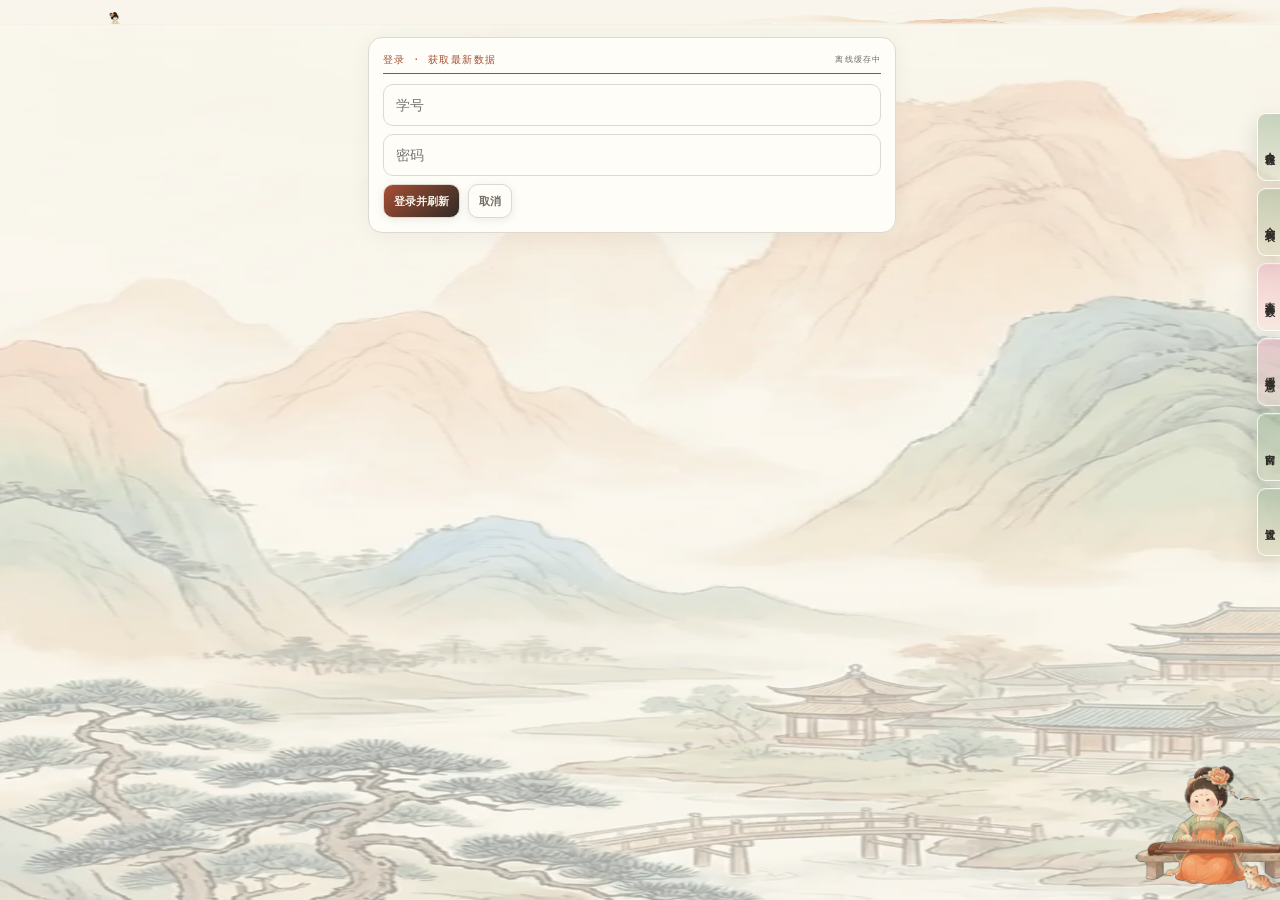
==== commit 65a92c50: "feat: 同步至 V278（0.9.96）——表头恢复原始金框图、深色与顶栏统一变量、同格多课角标；README 更新版本/时间线/AI 工具链" ====
--- a/apk-source/assets/index.html
+++ b/apk-source/assets/index.html
@@ -3,12 +3,13 @@
 <head>
 <meta charset="UTF-8" />
 <meta name="viewport" content="width=device-width, initial-scale=1.0, viewport-fit=cover" />
-<title>Claude 风格 · 教务查询</title>
+<title>教务查询 · 中央司法警官学院</title>
 <script>
 // Set the first paint to the saved preference, including older Android WebViews.
 (function(){var mode='system';try{mode=localStorage.getItem('jwxt_theme')||'system';}catch(e){}var system=false;try{system=window.Android&&Android.getSystemDarkMode?Android.getSystemDarkMode():window.matchMedia&&window.matchMedia('(prefers-color-scheme: dark)').matches;}catch(e){}document.documentElement.setAttribute('data-theme',(mode==='dark'||mode==='system'&&system)?'dark':'');})();
 </script>
 <style>:root{
+  --head-scrim: none;
   --sab: env(safe-area-inset-bottom, 0px);
   --cream: #efe7d4; --cream-2: #e6dcc4;
   --green: #2e4a2a; --green-lite: #3a5a36; --green-deep: #243a21;
@@ -28,6 +29,20 @@
   --grad-c: rgba(214,203,176,0.30);
   --sheet-bg: rgba(250,244,228,0.97);
   --timemask: rgba(250,245,236,0.88);
+  /* 统一背景层变量：浅/深只换这里，结构只写一次 */
+  --bg-base: #efe7d4;
+  --bg-scrim: linear-gradient(180deg, rgba(252,247,238,0.10) 0%, rgba(250,245,236,0.16) 55%, rgba(248,242,232,0.22) 100%);
+  --bg-main: url('schedule-assets/tangyun-bg.webp');
+  --bg-bottom: url('schedule-assets/tangyun-bottom.webp');
+  --bg-bottom-size: auto 210px;
+  --bg-deco-opacity: 0.86;
+  --tile-bg: linear-gradient(145deg, rgba(255,255,255,0.42), rgba(245,239,224,0.22));
+  --tile-border: rgba(46,74,42,0.22);
+  --topbar-img: url('schedule-assets/tangyun-top-anim.webp'), url('schedule-assets/tangyun-top.webp');
+  --topbar-size: 56px 34px, 100% 100%;
+  --topbar-pos: 100px calc(var(--sb, 0px) + 6px), center;
+  --topbar-solid: rgba(250,244,228,0.62);
+  --topbar-scrim: linear-gradient(180deg, rgba(255,255,255,0) 0%, rgba(255,255,255,0) 100%);
 }html[data-theme="dark"]{
   --cream: #161b17; --cream-2: #1d231e;
   --green: #8fae6e; --green-lite: #7a9960; --green-deep: #8fae6e;
@@ -42,7 +57,21 @@
   --grad-b: rgba(143,174,110,0.26);
   --grad-c: rgba(164,154,130,0.18);
   --sheet-bg: rgba(23,28,24,0.97);
-  --timemask: rgba(28,34,29,0.82);
+  --timemask: rgba(28,34,29,0.68);
+  --bg-base: #141712;
+  --bg-scrim: linear-gradient(180deg, rgba(14,17,12,0.62) 0%, rgba(12,15,10,0.66) 55%, rgba(11,13,9,0.70) 100%);
+  --bg-main: url('schedule-assets/tangyun-bg.webp');
+  --bg-bottom: url('schedule-assets/tangyun-bottom.webp');
+  --bg-bottom-size: auto 250px;
+  --topbar-img: url('schedule-assets/tangyun-top-anim.webp'), url('schedule-assets/tangyun-top.webp');
+  --topbar-size: 56px 34px, 100% 100%;
+  --bg-deco-opacity: 0.80;
+  --tile-bg: linear-gradient(145deg, rgba(22,26,20,0.40), rgba(22,26,20,0.20));
+  --tile-border: rgba(160,180,140,0.30);
+  --topbar-pos: 100px calc(var(--sb, 0px) + 6px), center;
+  --topbar-solid: transparent;
+  --topbar-scrim: linear-gradient(180deg, rgba(14,17,12,0.62) 0%, rgba(14,17,12,0.62) 100%);
+  --head-scrim: linear-gradient(180deg, rgba(14,17,12,0.62) 0%, rgba(14,17,12,0.62) 100%);
 }/* 经典主题：关闭玻璃效果，恢复不透明白底 + 绿边框 */
 html[data-style="classic"]{
   --glass: var(--cream);
@@ -52,24 +81,29 @@
   --blur: 0px;
   --grad-a: transparent; --grad-b: transparent; --grad-c: transparent;
   --sheet-bg: var(--cream);
-}html[data-style="classic"] html::before{ background: var(--cream); animation: none; }html[data-style="classic"] body{ background: var(--cream); }html[data-style="classic"] .topbar{ -webkit-mask-image: none; box-shadow: none; }html[data-style="classic"] .sheet{ background: var(--cream); }html[data-style="classic"] .card{ border-width: 2px; border-radius: 8px; box-shadow: none; }html[data-style="classic"] .type-btn{ border-width: 2px; border-radius: 8px; box-shadow: none; }html[data-style="classic"] input[type="text"],html[data-style="classic"] input[type="password"],html[data-style="classic"] select{ border-width: 2px; border-radius: 6px; }html[data-style="classic"] button{ border-width: 2px; border-radius: 6px; box-shadow: none; }html[data-style="classic"] button.outline{ background: transparent; }html[data-style="classic"] .sheet{ box-shadow: none; }/* 固定彩色光斑背景，供毛玻璃模糊透出 */
+}html[data-style="classic"] html::before{ background: var(--cream); animation: none; }html[data-style="classic"] body{ background: var(--cream); }html[data-style="classic"] .topbar{ -webkit-mask-image: none; box-shadow: none; }html[data-style="classic"] .sheet{ background: var(--cream); }html[data-style="classic"] .card{ border-width: 2px; border-radius: 8px; box-shadow: none; }html[data-style="classic"] .type-btn{ border-width: 2px; border-radius: 8px; box-shadow: none; }html[data-style="classic"] input[type="text"],html[data-style="classic"] input[type="password"],html[data-style="classic"] select{ border-width: 2px; border-radius: 6px; }html[data-style="classic"] button{ border-width: 2px; border-radius: 6px; box-shadow: none; }html[data-style="classic"] button.outline{ background: transparent; }html[data-style="classic"] .sheet{ box-shadow: none; }/* 固定统一背景层：所有页面共用（渐变蒙版 + 底部动图 + 山水主图），浅/深仅换变量 */
 html::before{
   content: ''; position: fixed; inset: 0; z-index: -1; pointer-events: none;
-  background:
-    radial-gradient(420px 420px at 12% 8%, var(--grad-a), transparent 60%),
-    radial-gradient(520px 520px at 88% 20%, var(--grad-b), transparent 65%),
-    radial-gradient(480px 480px at 55% 92%, var(--grad-c), transparent 60%),
-    var(--cream);
-  animation: glassDrift 18s ease-in-out infinite alternate;
-}
-@keyframes glassDrift {0%{ background-position: 0% 0%, 100% 0%, 50% 100%, 0 0; }100%{ background-position: 20% 10%, 70% 25%, 35% 80%, 0 0; }
-}html[data-theme="dark"] body{ background: transparent; }html[data-theme="dark"] html::before{
-  background:
-    radial-gradient(420px 420px at 12% 8%, var(--grad-a), transparent 60%),
-    radial-gradient(520px 520px at 88% 20%, var(--grad-b), transparent 65%),
-    radial-gradient(480px 480px at 55% 92%, var(--grad-c), transparent 60%),
-    #11140f;
-}*{ box-sizing: border-box; margin: 0; padding: 0; -webkit-tap-highlight-color: transparent; }html,body{ width: 100%; min-height: 100%; }body{ background: transparent; color: var(--ink); font-family: var(--serif); font-size: 15px; line-height: 1.5; }.mono{ font-family: var(--mono); font-size: 10px; letter-spacing: 0.14em; text-transform: uppercase; }.topbar{ display: flex; align-items: center; justify-content: space-between; padding: calc(12px + var(--sb, 0px)) 16px 12px; position: sticky; top: 0; z-index: 100;
+  background-color: var(--bg-base);
+  background-image: var(--bg-scrim), var(--bg-main);
+  background-size: 100% 100%, 100% calc(100% - var(--bg-top-offset, 0px));
+  background-position: center top, center var(--bg-top-offset, 0px);
+  background-repeat: no-repeat, no-repeat;
+}
+/* 课表页：山水图顶部对齐表头顶部，不延伸到顶栏（与旧版一致）。
+   变量必须挂在 html 上，html::before 才读得到 */
+html:has(body.schedule-result){ --bg-top-offset: calc(84px + var(--sb, 0px)); }
+/* 底部插画独立一层：可单独调不透明度，不抢正文 */
+html::after{
+  content: ''; position: fixed; inset: 0; z-index: -1; pointer-events: none;
+  background: var(--bg-bottom) right 0 bottom / var(--bg-bottom-size) no-repeat;
+  opacity: var(--bg-deco-opacity);
+}
+html[data-style="classic"] html::after{ background: none; }
+/* 收起态磁贴：单一变量控制透明度，浅/深各一组，只改变量不改结构 */
+html body .panel-floating:not(.open){ background:var(--tile-bg) !important; border-color:var(--tile-border) !important; }
+html[data-style="classic"] html::before{ background-image: none; background-color: var(--cream); }
+*{ box-sizing: border-box; margin: 0; padding: 0; -webkit-tap-highlight-color: transparent; }html,body{ width: 100%; min-height: 100%; }body{ background: transparent; color: var(--ink); font-family: var(--serif); font-size: 15px; line-height: 1.5; }.mono{ font-family: var(--mono); font-size: 10px; letter-spacing: 0.14em; text-transform: uppercase; }.topbar{ display: flex; align-items: center; justify-content: space-between; padding: calc(12px + var(--sb, 0px)) 16px 12px; position: sticky; top: 0; z-index: 100;
   background: var(--glass); -webkit-backdrop-filter: blur(var(--blur)); backdrop-filter: blur(var(--blur));
   border-bottom: 1px solid var(--glass-border);
   box-shadow: 0 1px 20px rgba(0,0,0,0.06);
@@ -97,7 +131,7 @@
   box-shadow: 0 2px 10px rgba(0,0,0,0.08), inset 0 1px 0 var(--glass-hi);
   transition: transform .1s ease, opacity .2s, box-shadow .2s; }button:active{ transform: scale(0.96); }button:disabled{ opacity: 0.5; }button.outline{ background: var(--glass); -webkit-backdrop-filter: blur(8px); backdrop-filter: blur(8px); color: var(--green); }button.small{ min-height: 34px; padding: 0 10px; font-size: 11px; }.btn-group{ display: grid; grid-template-columns: repeat(4, 1fr); gap: 6px; margin-bottom: 10px; }.btn-chip{ min-height: 32px; padding: 0 4px; background: transparent; color: var(--green); border: 2px solid var(--green); font-size: 11px; white-space: nowrap; }/* === 查询结果全屏模式 === */
 body.in-result main{ max-width:100%; padding:0; }body.in-result #resultContent{ padding:0; }body.in-result #resultSection > .card{ background:transparent; border:none; box-shadow:none; }body.in-result #resultSection .card-header,body.in-result #resultSection .cache-notice{ display:none; }/* 结果页顶栏：更高、三栏布局 */
-body.in-result #mainTopbar{ padding: calc(8px + var(--sb, 0px)) 10px 8px; min-height: 88px; align-items: flex-start; }body.in-result .tb-home-only{ display:none !important; }body.in-result #loginBtn,body.in-result #logoutBtn,body.in-result #statusDot,body.in-result #statusText{ display:none !important; }body.in-result .tb-result-wrap{ display:flex !important; align-items:flex-start; justify-content:space-between; gap:8px; }.tb-result-wrap{ display:none; width:100%; position:relative; min-height:56px; }.tb-col{ display:flex; align-items:flex-start; gap:8px; }.tb-col-center{ flex:1; justify-content:center; text-align:center; }.tb-col-right{ align-items:center; gap:6px; }.tb-week-block{ display:flex; flex-direction:column; gap:1px; }.tb-r-week{ display:flex; align-items:center; gap:3px; cursor:pointer; font-size:15px; font-weight:800; color:var(--ink); line-height:1.2; }.tb-r-arrow{ font-size:9px; color:var(--ink-light); }.tb-r-sem{ font-size:10px; color:var(--ink-light); line-height:1.2; }.tb-r-title{ font-size:16px; font-weight:800; color:var(--ink); line-height:1.3; }.tb-r-range{ font-size:10px; color:var(--ink-light); margin-top:1px; }.tb-icon-btn{ width:26px; height:24px; border-radius:5px; border:1px solid var(--line); background:transparent; color:var(--ink); display:flex; align-items:center; justify-content:center; cursor:pointer; padding:0; }.back-btn{ display:block; padding:0; width:26px; height:24px; font-size:14px; line-height:24px; text-align:center; border-radius:5px; border:1px solid var(--line); background:transparent; color:var(--ink); cursor:pointer; }/* === 查询参数面板 + 浏览列表：结果页变成可拖动浮窗 === */
+body.in-result #mainTopbar{ padding: calc(8px + var(--sb, 0px)) 10px 8px; min-height: 88px; align-items: flex-start; }body.in-result #loginBtn,body.in-result #logoutBtn,body.in-result #statusDot,body.in-result #statusText{ display:none !important; }body.in-result .tb-result-wrap{ display:flex !important; align-items:flex-start; justify-content:space-between; gap:8px; }.tb-result-wrap{ display:none; width:100%; position:relative; min-height:56px; }.tb-col{ display:flex; align-items:flex-start; gap:8px; }.tb-col-center{ flex:1; justify-content:center; text-align:center; }.tb-col-right{ align-items:center; gap:6px; }.tb-week-block{ display:flex; flex-direction:column; gap:1px; }.tb-r-week{ display:flex; align-items:center; gap:3px; cursor:pointer; font-size:15px; font-weight:800; color:var(--ink); line-height:1.2; }.tb-r-arrow{ font-size:9px; color:var(--ink-light); }.tb-r-sem{ font-size:10px; color:var(--ink-light); line-height:1.2; }.tb-r-title{ font-size:16px; font-weight:800; color:var(--ink); line-height:1.3; }.tb-r-range{ font-size:10px; color:var(--ink-light); margin-top:1px; }.tb-icon-btn{ width:26px; height:24px; border-radius:5px; border:1px solid var(--line); background:transparent; color:var(--ink); display:flex; align-items:center; justify-content:center; cursor:pointer; padding:0; }.back-btn{ display:block; padding:0; width:26px; height:24px; font-size:14px; line-height:24px; text-align:center; border-radius:5px; border:1px solid var(--line); background:transparent; color:var(--ink); cursor:pointer; }/* === 查询参数面板 + 浏览列表：结果页变成可拖动浮窗 === */
 body.in-result #querySection,body.in-result #browseNav{
   position: fixed; z-index: 160; right: 0; width: 22px; height: 70px; overflow: hidden;
   border:1px solid rgba(255,255,255,.68); border-right:0; border-radius:8px 0 0 8px;
@@ -114,8 +148,8 @@
   cursor: pointer; user-select: none;
 }body.in-result #querySection > .fd-tab{ background:linear-gradient(180deg,rgba(231,161,178,.44),rgba(231,161,178,.12)); color:var(--green-deep); }body.in-result #browseNav > .fd-tab{ background:linear-gradient(180deg,rgba(112,145,101,.38),rgba(112,145,101,.12)); color:var(--green-deep); }body.in-result #querySection.dock-left,body.in-result #browseNav.dock-left{
   right:auto; left:0; border-right:1px solid rgba(255,255,255,.68); border-left:0; border-radius:0 8px 8px 0;
-}body.in-result #querySection.avoid-left,body.in-result #browseNav.avoid-left,body.in-result #todaySection.avoid-left,body.in-result #cacheInfoSection.avoid-left{ left:0!important; right:auto!important; border-right:1px solid rgba(255,255,255,.68); border-left:0; border-radius:0 8px 8px 0; }body.in-result #querySection.avoid-right,body.in-result #browseNav.avoid-right,body.in-result #todaySection.avoid-right,body.in-result #cacheInfoSection.avoid-right{ right:0!important; left:auto!important; border-left:1px solid rgba(255,255,255,.68); border-right:0; border-radius:8px 0 0 8px; }body.in-result #querySection.open,body.in-result #browseNav.open{ width:min(248px,calc(100vw - 52px)); max-height:calc(100vh - 108px - env(safe-area-inset-top,0px)); overflow-y:auto; z-index:180; border:1px solid rgba(255,255,255,.74); border-radius:10px; touch-action:pan-y; overscroll-behavior:contain; background:rgba(249,246,235,.86); -webkit-backdrop-filter:blur(24px) saturate(160%); backdrop-filter:blur(24px) saturate(160%); box-shadow:0 18px 48px rgba(31,42,31,.24),inset 0 1px 0 rgba(255,255,255,.9); }body.in-result #querySection.open:not(.dock-left),body.in-result #browseNav.open:not(.dock-left){ left:auto; right:0; }body.in-result #querySection.open.dock-left,body.in-result #browseNav.open.dock-left{ left:0; right:auto; }body.in-result #querySection.open > .fd-tab,body.in-result #browseNav.open > .fd-tab{ display: none; }body.in-result #querySection.open > .card,body.in-result #browseNav.open > .card{ display: block; padding: 8px; margin-bottom: 0; }/* === 今日课程 / 缓存信息：首页=正常卡片，结果页=可左右停靠浮窗 === */
-#todaySection .fd-tab,#cacheInfoSection .fd-tab,#querySection .fd-tab,#browseNav .fd-tab{ display:none; }/* 首页四个面板间距拉开 */
+}body.in-result #querySection.avoid-left,body.in-result #browseNav.avoid-left,body.in-result #todaySection.avoid-left,body.in-result #cacheInfoSection.avoid-left{ left:0!important; right:auto!important; border-right:1px solid rgba(255,255,255,.68); border-left:0; border-radius:0 8px 8px 0; }body.in-result #querySection.avoid-right,body.in-result #browseNav.avoid-right,body.in-result #todaySection.avoid-right,body.in-result #cacheInfoSection.avoid-right{ right:0!important; left:auto!important; border-left:1px solid rgba(255,255,255,.68); border-right:0; border-radius:8px 0 0 8px; }body.in-result #querySection.open,body.in-result #browseNav.open{ width:min(248px,calc(100vw - 52px)); max-height:calc(100vh - 108px - env(safe-area-inset-top,0px)); overflow-y:auto; z-index:180; border:1px solid rgba(255,255,255,.74); border-radius:10px; touch-action:pan-y; overscroll-behavior:contain; background:rgba(249,246,235,.86); -webkit-backdrop-filter:blur(24px) saturate(160%); backdrop-filter:blur(24px) saturate(160%); box-shadow:0 18px 48px rgba(31,42,31,.24),inset 0 1px 0 rgba(255,255,255,.9); }body.in-result #querySection.open:not(.dock-left),body.in-result #browseNav.open:not(.dock-left){ left:auto; right:0; }body.in-result #querySection.open.dock-left,body.in-result #browseNav.open.dock-left{ left:0; right:auto; }body.in-result #querySection.open > .fd-tab,body.in-result #browseNav.open > .fd-tab{ display: none; }body.in-result #querySection.open > .card,body.in-result #browseNav.open > .card{ display: block; padding: 8px; margin-bottom: 0; }/* === 今日课程 / 缓存信息：结果页可左右停靠浮窗 === */
+#todaySection .fd-tab,#cacheInfoSection .fd-tab,#querySection .fd-tab,#browseNav .fd-tab{ display:none; }/* 四个面板间距 */
 #todaySection,#querySection,#browseNav,#cacheInfoSection{ margin-bottom: 40px; }body.in-result #todaySection,body.in-result #cacheInfoSection{
   position: fixed; right: 0; left:auto; z-index:160;
   width:22px; height:70px; overflow:hidden;
@@ -133,7 +167,7 @@
   writing-mode: vertical-rl; padding: 8px 2px; box-sizing: border-box;
   font-size: 10px; font-weight: 700; letter-spacing: 1px;
   cursor: pointer; user-select: none;
-}body.in-result #todaySection > .fd-tab{ background:linear-gradient(180deg,rgba(112,145,101,.38),rgba(112,145,101,.12)); color:var(--green-deep); }body.in-result #cacheInfoSection > .fd-tab{ background:linear-gradient(180deg,rgba(231,161,178,.44),rgba(231,161,178,.12)); color:var(--green-deep); }body.in-result #todaySection.open,body.in-result #cacheInfoSection.open,body.in-result #querySection.open,body.in-result #browseNav.open{ width:min(248px,calc(100vw - 52px)); height:auto; max-height:calc(100vh - 108px - env(safe-area-inset-top,0px)); overflow-y:auto; z-index:180; border:1px solid rgba(255,255,255,.74); border-radius:10px; touch-action:pan-y; overscroll-behavior:contain; background:rgba(249,246,235,.86); -webkit-backdrop-filter:blur(24px) saturate(160%); backdrop-filter:blur(24px) saturate(160%); box-shadow:0 18px 48px rgba(31,42,31,.24),inset 0 1px 0 rgba(255,255,255,.9); }body.in-result #todaySection.open:not(.dock-left),body.in-result #cacheInfoSection.open:not(.dock-left){ left:auto; right:0; }body.in-result #todaySection.open.dock-left,body.in-result #cacheInfoSection.open.dock-left{ left:0; right:auto; }body.in-result #todaySection.open > .card,body.in-result #cacheInfoSection.open > .card{ display: block; padding: 8px; margin-bottom: 0; }body.in-result #todaySection.open > .fd-tab,body.in-result #cacheInfoSection.open > .fd-tab{ display: none; }body.in-result #todaySection.open .card-header,body.in-result #cacheInfoSection.open .card-header,body.in-result #querySection.open .card-header,body.in-result #browseNav.open .card-header{ min-height:30px; cursor:pointer; }/* === 官网跳转磁贴：与其余右侧磁贴同款（首页/结果页都是磁贴） === */
+}body.in-result #todaySection > .fd-tab{ background:linear-gradient(180deg,rgba(112,145,101,.38),rgba(112,145,101,.12)); color:var(--green-deep); }body.in-result #cacheInfoSection > .fd-tab{ background:linear-gradient(180deg,rgba(231,161,178,.44),rgba(231,161,178,.12)); color:var(--green-deep); }body.in-result #todaySection.open,body.in-result #cacheInfoSection.open,body.in-result #querySection.open,body.in-result #browseNav.open{ width:min(248px,calc(100vw - 52px)); height:auto; max-height:calc(100vh - 108px - env(safe-area-inset-top,0px)); overflow-y:auto; z-index:180; border:1px solid rgba(255,255,255,.74); border-radius:10px; touch-action:pan-y; overscroll-behavior:contain; background:rgba(249,246,235,.86); -webkit-backdrop-filter:blur(24px) saturate(160%); backdrop-filter:blur(24px) saturate(160%); box-shadow:0 18px 48px rgba(31,42,31,.24),inset 0 1px 0 rgba(255,255,255,.9); }body.in-result #todaySection.open:not(.dock-left),body.in-result #cacheInfoSection.open:not(.dock-left){ left:auto; right:0; }body.in-result #todaySection.open.dock-left,body.in-result #cacheInfoSection.open.dock-left{ left:0; right:auto; }body.in-result #todaySection.open > .card,body.in-result #cacheInfoSection.open > .card{ display: block; padding: 8px; margin-bottom: 0; }body.in-result #todaySection.open > .fd-tab,body.in-result #cacheInfoSection.open > .fd-tab{ display: none; }body.in-result #todaySection.open .card-header,body.in-result #cacheInfoSection.open .card-header,body.in-result #querySection.open .card-header,body.in-result #browseNav.open .card-header{ min-height:30px; cursor:pointer; }/* === 官网跳转磁贴：与其余右侧磁贴同款 === */
 #siteSection{
   position: fixed; right:0; left:auto; z-index:160;
   width:22px; height:70px; overflow:hidden;
@@ -171,7 +205,7 @@
 .settings-hero .settings-version{ position:absolute; right:6px; bottom:10px; left:auto; top:auto; }
 
 @keyframes tileNudge{ 0%{transform:scale(1)} 22%{transform:scale(1.16)} 46%{transform:scale(.94)} 72%{transform:scale(1.09)} 100%{transform:scale(1)} }
-#settingsTile.tile-bounce{ animation:tileNudge .42s ease; }
+#settingsTile.tile-bounce, #siteSection.tile-bounce{ animation:tileNudge .42s ease; }
 
 .table-wrap{ overflow-x: auto; -webkit-overflow-scrolling: touch; }table{ width: 100%; border-collapse: collapse; font-size: 12px; }th{ text-align: left; padding: 8px 6px; background: var(--cream-2); border-bottom: 2px solid var(--green); font-family: var(--mono); font-size: 9px; letter-spacing: 0.1em; color: var(--green); white-space: nowrap; }td{ padding: 8px 6px; border-bottom: 1px solid var(--line); }tr:nth-child(even) td{ background: var(--row); }.failed{ color: var(--pink-deep); font-weight: 600; }/* GPA */
 .gpa-hero{ background: linear-gradient(135deg, var(--green-lite), var(--green-deep)); border-radius: 14px; padding: 20px; text-align: center; margin-bottom: 14px;
@@ -189,7 +223,7 @@
   color: var(--green); font-size: 13px; text-align: center;
   display: flex; align-items: center; justify-content: center; cursor: pointer;
   box-shadow: inset 0 1px 0 var(--glass-hi);
-  transition: transform .12s ease, background .2s ease, box-shadow .2s ease; }.type-btn:active{ transform: scale(0.96); }.type-btn.active{ background: linear-gradient(135deg, var(--green), var(--green-deep)); color: var(--cream); font-weight: 600; box-shadow: 0 2px 14px rgba(0,0,0,0.12); }/* 进度条 */
+  transition: transform .12s ease, background .2s ease, box-shadow .2s ease; }.type-btn:active{ transform: scale(0.96); }.type-btn.jump{ animation: tileJump .55s ease; }@keyframes tileJump{ 0%{ box-shadow:0 0 0 0 rgba(177,140,73,.55); } 60%{ box-shadow:0 0 0 9px rgba(177,140,73,0); } 100%{ box-shadow:0 0 0 0 rgba(177,140,73,0); } }.type-btn.active{ background: linear-gradient(135deg, var(--green), var(--green-deep)); color: var(--cream); font-weight: 600; box-shadow: 0 2px 14px rgba(0,0,0,0.12); }/* 进度条 */
 
 .error-box{ background: var(--cream); border: 2px solid var(--pink-deep); border-radius: 6px; padding: 10px; color: var(--pink-deep); margin: 10px 0; font-size: 13px; }.cache-notice{ background: var(--cream-2); border: 1px solid var(--pink); border-radius: 6px; padding: 6px 10px; margin-bottom: 10px; font-size: 11px; color: var(--green-deep); }.loading{ text-align: center; padding: 20px; color: var(--green); }.spinner{ display: inline-block; width: 18px; height: 18px; border: 2px solid var(--green); border-top-color: transparent; border-radius: 50%; animation: spin 0.8s linear infinite; }
 @keyframes spin {to{ transform: rotate(360deg); } }.empty-text{ text-align: center; padding: 20px; color: var(--ink-light); font-style: italic; font-size: 13px; }.hidden{ display: none !important; }
@@ -244,13 +278,351 @@
   position: fixed; top: 0; left: 0; right: 0; bottom: 0; max-width: 600px; margin: 0 auto;
   z-index: 120; overflow-y: auto; overscroll-behavior:contain;
   padding:calc(18px + var(--sb, 0px)) 18px calc(116px + var(--sab, 0px)); animation: sheetUp .22s ease-out;
-}.settings-hero{ position:relative; overflow:hidden; padding:23px 20px 21px; margin-bottom:14px; border:1px solid rgba(255,255,255,.66); border-radius:24px; color:#fff; background:linear-gradient(135deg,#304c36 0%,#58734e 58%,#82916c 100%); box-shadow:0 14px 30px rgba(40,62,43,.20),inset 0 1px 0 rgba(255,255,255,.35); }.settings-hero::after{ content:''; position:absolute; width:180px; height:180px; right:-58px; top:-85px; border:1px solid rgba(255,255,255,.18); border-radius:50%; box-shadow:0 0 0 18px rgba(255,255,255,.045),0 0 0 38px rgba(255,255,255,.035); }.settings-kicker{ font:10px var(--mono); letter-spacing:.18em; text-transform:uppercase; color:rgba(255,255,255,.72); }.settings-hero h2{ margin-top:5px; font-size:25px; font-weight:600; letter-spacing:.04em; }.settings-hero p{ margin-top:3px; font-size:12px; color:rgba(255,255,255,.76); }.settings-version{ position:absolute; right:16px; bottom:16px; z-index:1; padding:5px 9px; border:1px solid rgba(255,255,255,.32); border-radius:999px; background:rgba(255,255,255,.13); font:10px var(--mono); color:#fff; }.settings-panel .settings-group{ padding:15px 17px 12px; margin-bottom:12px; border-radius:19px; }.settings-section-head{ display:flex; align-items:center; gap:11px; padding:0 0 10px; margin-bottom:3px; border-bottom:1px solid var(--glass-border); }.settings-icon{ display:grid; place-items:center; width:34px; height:34px; flex:0 0 34px; border-radius:12px; color:var(--green); background:linear-gradient(145deg,rgba(255,255,255,.72),var(--glass-2)); box-shadow:inset 0 1px 0 rgba(255,255,255,.8),0 2px 8px rgba(30,50,31,.08); font-size:16px; }.settings-section-head h3{ color:var(--ink); font-size:14px; font-weight:650; }.settings-section-head p{ margin-top:1px; color:var(--ink-light); font-size:10px; }.settings-panel .set-row{ display: flex; align-items: center; justify-content: space-between; gap:14px; min-height:52px; padding: 10px 1px; border-bottom: 1px solid var(--line); }.settings-panel .set-row:last-child{ border-bottom: none; }.settings-panel .set-label{ font-size: 14px; color: var(--ink); }.settings-panel .set-desc{ font-size: 11px; color: var(--ink-light); margin-top: 2px; line-height: 1.5; }.settings-panel .set-hint{ font-size: 11px; color: var(--ink-light); background:rgba(255,255,255,.24); border:1px solid rgba(255,255,255,.38); border-radius:12px; padding:10px 12px; margin:8px 0 4px; line-height:1.65; }.settings-panel .set-btn{ min-height:34px; padding:6px 13px; border-color:var(--glass-border); background:rgba(255,255,255,.28); transition:transform .18s ease,background .18s ease; }.settings-panel .set-btn:active{ transform:scale(.96); }.settings-panel .setting-input{ width:auto; min-height:36px; margin:0; padding:0 10px; border-radius:10px; background:rgba(255,255,255,.34); }.settings-panel input[type="number"].setting-input{ width:76px; }.settings-panel .cache-path{ max-width:58%; overflow-wrap:anywhere; text-align:right; color:var(--ink-light); font:10px var(--mono); }.seg{ display: flex; gap: 6px; }.seg button{ font-size: 12px; padding: 5px 11px; border: 1px solid var(--green); background: transparent; color: var(--green); border-radius: 999px; cursor: pointer; }.seg button.on{ background: var(--green); color: var(--cream); }html[data-theme="dark"] .seg button.on{ color: #0f120c; }.set-btn{ font-size: 12px; padding: 5px 11px; border: 1px solid var(--green); background: transparent; color: var(--green); border-radius: 999px; cursor: pointer; }.switch{ position: relative; width: 44px; height: 24px; min-height: 0; padding: 0; border-radius: 999px; background: rgba(0,0,0,0.22); transition: background .25s ease; cursor: pointer; border: none; flex-shrink: 0; box-shadow: inset 0 1px 2px rgba(0,0,0,0.18); }.switch::after{ content: ''; position: absolute; top: 3px; left: 3px; width: 18px; height: 18px; border-radius: 50%; background: #fff; transition: transform .25s ease; box-shadow: 0 1px 4px rgba(0,0,0,0.35); }.switch.on{ background: var(--green); box-shadow: none; }.switch.on::after{ transform: translateX(20px); }html[data-style="classic"] .settings-panel{ background: var(--cream); }html[data-style="classic"] .settings-panel .settings-group{ border-width:2px; border-radius:10px; }html[data-style="classic"] .settings-hero{ border-radius:10px; box-shadow:none; }html[data-style="classic"] .settings-icon{ box-shadow:none; border:1px solid var(--green); border-radius:8px; }/* 查询课表：与参考 demo 一致的固定表头、整表滚动与底部周次面板。 */
-body.schedule-result{ overflow:hidden; font-family:-apple-system,BlinkMacSystemFont,"PingFang SC","Microsoft YaHei",sans-serif; color:#383838; background:#f0eae2; }body.schedule-result::before{ content:''; position:fixed; inset:calc(84px + var(--sb, 0px)) 0 0; background:#f0eae2 url('schedule-assets/tangyun-bg.png') center top/100% 100% no-repeat; pointer-events:none; z-index:0; }body.schedule-result::after{ content:''; position:fixed; bottom:0; left:0; right:0; height:230px; background:url('schedule-assets/tangyun-bottom.gif') center bottom/100% 100% no-repeat; pointer-events:none; z-index:0; }body.schedule-result #mainTopbar{ position:fixed; inset:0 0 auto; height:calc(84px + var(--sb, 0px)); min-height:0; padding:var(--sb, 0px) 15px 0; background:#f5eddf url('schedule-assets/tangyun-top.png') center/100% 100% no-repeat; border:0; box-shadow:none; backdrop-filter:none; -webkit-backdrop-filter:none; -webkit-mask-image:none; }body.schedule-result .tb-result-wrap{ height:84px; min-height:0; display:block !important; }body.schedule-result .tb-col-left{ position:absolute; left:0; top:27px; }body.schedule-result .tb-col-left .back-btn{ display:none; }body.schedule-result .tb-week-block{ gap:8px; }body.schedule-result .tb-r-week{ font-size:18px; color:#383838; gap:6px; padding:4px 0; }body.schedule-result .tb-r-week.other-week{ color:#ff5959; }body.schedule-result .tb-r-arrow{ font-size:0; width:0; height:0; border-left:6px solid transparent; border-right:6px solid transparent; border-top:7px solid currentColor; color:inherit; }body.schedule-result .tb-r-sem{ font-size:13px; line-height:1; color:#3a2c1e; }body.schedule-result .tb-col-center{ position:absolute; left:95px; top:6px; width:70px; height:43px; background:url('schedule-assets/tangyun-top.gif') center/100% 100% no-repeat; pointer-events:none; }body.schedule-result .tb-r-title,body.schedule-result .tb-r-range,body.schedule-result #statusDotResult{ display:none; }body.schedule-result .tb-col-right{ position:absolute; right:0; top:27px; gap:2px; }body.schedule-result .tb-icon-btn{ display:flex; border:0; background:transparent; color:#3a2c1e; width:32px; height:32px; border-radius:8px; }body.schedule-result .tb-icon-btn svg{ width:21px; height:21px; }body.schedule-result #resultSection{ position:fixed; inset:calc(84px + var(--sb, 0px)) 0 0; z-index:1; }body.schedule-result #resultSection > .card{ padding:0; margin:0; height:100%; border-radius:0; backdrop-filter:none; -webkit-backdrop-filter:none; }body.schedule-result #resultContent{ height:100%; min-height:0; touch-action:pan-y; overflow-y:auto; -webkit-overflow-scrolling:touch; }body.schedule-result #resultContent > .today-schedule-list{ min-height:100%; }body.schedule-result #bottomNav{ display:none; }.demo-pane{ height:100%; display:flex; flex-direction:column; min-height:0; position:relative; }.demo-pane::before{ content:''; position:absolute; left:0; top:62px; bottom:0; width:26px; background:var(--timemask); border-right:1px solid rgba(255,255,255,.28); pointer-events:none; z-index:1; }.demo-head{ height:62px; flex:0 0 62px; display:flex; background:rgba(244,236,218,.62) url('schedule-assets/tangyun-head.png') center/100% 100% no-repeat; }.demo-month{ flex:0 0 26px; display:flex; align-items:center; justify-content:center; font-size:12px; font-weight:700; writing-mode:vertical-rl; letter-spacing:1px; overflow:hidden; }.demo-days{ flex:1; display:flex; min-width:0; }.demo-day{ flex:1; position:relative; display:flex; flex-direction:column; align-items:center; justify-content:center; }.demo-day .wd{ font-size:14px; font-weight:700; }.demo-day .dt{ font-size:11px; color:#a6a6a6; }.demo-day.today .wd,.demo-day.today .dt{ color:#b18c49; }.demo-day.today::after{ content:''; position:absolute; width:26px; height:3px; bottom:1px; border-radius:2px; background:#c4a468; }.demo-scroll{ display:flex; flex:1; min-height:0; overflow-y:auto; overflow-x:hidden; -webkit-overflow-scrolling:touch; scrollbar-width:none; }.demo-scroll::-webkit-scrollbar{ display:none; }.demo-periods{ flex:0 0 26px; background:transparent; position:relative; z-index:2; }.demo-period{ height:78px; display:flex; flex-direction:column; align-items:center; justify-content:center; border-bottom:1px solid rgba(255,255,255,.18); }.demo-period .no{ font-size:13px; font-weight:600; }.demo-period .tm{ color:#8c857a; font-size:8.5px; line-height:1.25; text-align:center; white-space:nowrap; }.demo-grid{ flex:1; position:relative; min-width:0; }.demo-line{ position:absolute; left:0; right:0; border-top:1px dashed rgba(255,255,255,.5); pointer-events:none; }body.schedule-result .demo-course{ position:absolute; border-radius:8px; border:1.5px solid; padding:4px 1px 3px; overflow:hidden; cursor:pointer; text-align:left; font-family:inherit; min-height:0; line-height:1.22; box-shadow:none; letter-spacing:normal; }.demo-course:active{ transform:scale(.98); }.demo-course .cn{ font-size:10px; font-weight:700; line-height:1.2; word-break:break-all; }.demo-course .cs{ font-size:8.5px; font-weight:500; margin-top:2px; word-break:break-all; }.demo-course .ct{ font-size:8.5px; font-weight:600; margin-top:1px; line-height:1.15; word-break:break-all; opacity:.92; }.demo-unplaced{ padding:12px; font-size:12px; background:rgba(255,255,255,.9); position:relative; z-index:3; }.demo-empty{ padding:40px 16px; text-align:center; color:#706552; }.demo-back-week{ position:fixed; right:36px; bottom:calc(24px + var(--sab, 0px)); z-index:155; border:0; background:#ff5959; color:#fff; font-size:14px; border-radius:99px; padding:8px 14px; box-shadow:0 4px 14px #ff595944; }#scheduleToast{ position:fixed; left:50%; bottom:calc(80px + var(--sab, 0px)); transform:translateX(-50%); max-width:85vw; padding:10px 16px; border-radius:10px; background:#333e; color:#fff; z-index:600; font-size:13px; pointer-events:none; }#weekPicker{ left:0 !important; right:0; top:auto !important; bottom:0; transform:none !important; width:100% !important; max-width:600px !important; margin:auto; max-height:75vh !important; border-radius:18px 18px 0 0 !important; padding:18px 18px calc(28px + var(--sab, 0px)) !important; background:#fff !important; color:#1a1a1a; font-family:-apple-system,BlinkMacSystemFont,"Microsoft YaHei",sans-serif; }.demo-week-head{ display:flex; align-items:center; margin-bottom:18px; }.demo-week-head strong{ font-size:20px; flex:1; text-align:center; }.demo-week-close{ border:0; background:transparent; color:#666; font-size:14px; padding:8px; }.demo-weeks{ display:grid; grid-template-columns:repeat(5,1fr); gap:12px; }#weekPicker .demo-week{ border:0; border-radius:12px; background:#f1f5fa; color:#1a1a1a; font-size:18px; min-height:44px; padding:10px 0; font-family:inherit; box-shadow:none; }#weekPicker .demo-week.current{ background:#9aa0a8; color:#fff; }#weekPicker .demo-week.selected{ background:#ff4d4f; color:#fff; font-weight:700; }
+}.settings-hero{ position:relative; overflow:hidden; padding:23px 20px 21px; margin-bottom:14px; border:1px solid rgba(255,255,255,.66); border-radius:24px; color:#fff; background:linear-gradient(135deg,#304c36 0%,#58734e 58%,#82916c 100%); box-shadow:0 14px 30px rgba(40,62,43,.20),inset 0 1px 0 rgba(255,255,255,.35); }.settings-hero::after{ content:''; position:absolute; width:180px; height:180px; right:-58px; top:-85px; border:1px solid rgba(255,255,255,.18); border-radius:50%; box-shadow:0 0 0 18px rgba(255,255,255,.045),0 0 0 38px rgba(255,255,255,.035); }.settings-kicker{ font:10px var(--mono); letter-spacing:.18em; text-transform:uppercase; color:rgba(255,255,255,.72); }.settings-hero h2{ margin-top:5px; font-size:25px; font-weight:600; letter-spacing:.04em; }.settings-hero p{ margin-top:3px; font-size:12px; color:rgba(255,255,255,.76); }.settings-version{ position:absolute; right:16px; bottom:16px; z-index:1; padding:5px 9px; border:1px solid rgba(255,255,255,.32); border-radius:999px; background:rgba(255,255,255,.13); font:10px var(--mono); color:#fff; }.settings-panel .settings-group{ padding:15px 17px 12px; margin-bottom:12px; border-radius:19px; }.settings-section-head{ display:flex; align-items:center; gap:11px; padding:0 0 10px; margin-bottom:3px; border-bottom:1px solid var(--glass-border); }.settings-icon{ display:grid; place-items:center; width:34px; height:34px; flex:0 0 34px; border-radius:12px; color:var(--green); background:linear-gradient(145deg,rgba(255,255,255,.72),var(--glass-2)); box-shadow:inset 0 1px 0 rgba(255,255,255,.8),0 2px 8px rgba(30,50,31,.08); font-size:16px; }.settings-section-head h3{ color:var(--ink); font-size:14px; font-weight:650; }.settings-section-head p{ margin-top:1px; color:var(--ink-light); font-size:10px; }.settings-panel .set-row{ display: flex; align-items: center; justify-content: space-between; gap:14px; min-height:52px; padding: 10px 1px; border-bottom: 1px solid var(--line); }.settings-panel .set-row:last-child{ border-bottom: none; }.settings-panel .set-label{ font-size: 14px; color: var(--ink); }.settings-panel .set-desc{ font-size: 11px; color: var(--ink-light); margin-top: 2px; line-height: 1.5; }.settings-panel .set-hint{ font-size: 11px; color: var(--ink-light); background:rgba(255,255,255,.24); border:1px solid rgba(255,255,255,.38); border-radius:12px; padding:10px 12px; margin:8px 0 4px; line-height:1.65; }.settings-panel .set-btn{ min-height:34px; padding:6px 13px; border-color:var(--glass-border); background:rgba(255,255,255,.28); transition:transform .18s ease,background .18s ease; }.settings-panel .set-btn:active{ transform:scale(.96); }.settings-panel .setting-input{ width:auto; min-height:36px; margin:0; padding:0 10px; border-radius:10px; background:rgba(255,255,255,.34); }.settings-panel input[type="number"].setting-input{ width:76px; }.settings-panel .cache-path{ text-align:left; word-break:break-all; line-height:1.45; font-size:12px; }.seg{ display: flex; gap: 6px; }.seg button{ font-size: 12px; padding: 5px 11px; border: 1px solid var(--green); background: transparent; color: var(--green); border-radius: 999px; cursor: pointer; }.seg button.on{ background: var(--green); color: var(--cream); }html[data-theme="dark"] .seg button.on{ color: #0f120c; }.set-btn{ font-size: 12px; padding: 5px 11px; border: 1px solid var(--green); background: transparent; color: var(--green); border-radius: 999px; cursor: pointer; }.switch{ position: relative; width: 44px; height: 24px; min-height: 0; padding: 0; border-radius: 999px; background: rgba(0,0,0,0.22); transition: background .25s ease; cursor: pointer; border: none; flex-shrink: 0; box-shadow: inset 0 1px 2px rgba(0,0,0,0.18); }.switch::after{ content: ''; position: absolute; top: 3px; left: 3px; width: 18px; height: 18px; border-radius: 50%; background: #fff; transition: transform .25s ease; box-shadow: 0 1px 4px rgba(0,0,0,0.35); }.switch.on{ background: var(--green); box-shadow: none; }.switch.on::after{ transform: translateX(20px); }html[data-style="classic"] .settings-panel{ background: var(--cream); }html[data-style="classic"] .settings-panel .settings-group{ border-width:2px; border-radius:10px; }html[data-style="classic"] .settings-hero{ border-radius:10px; box-shadow:none; }html[data-style="classic"] .settings-icon{ box-shadow:none; border:1px solid var(--green); border-radius:8px; }/* 查询课表：与参考 demo 一致的固定表头、整表滚动与底部周次面板。 */
+body.schedule-result{ overflow:hidden; font-family:-apple-system,BlinkMacSystemFont,"PingFang SC","Microsoft YaHei",sans-serif; color:#383838; background:transparent; }body.schedule-result::before{display:none;}body.schedule-result #mainTopbar{ position:fixed; inset:0 0 auto; height:calc(84px + var(--sb, 0px)); min-height:0; padding:var(--sb, 0px) 15px 0; background-color:var(--topbar-solid); background-image:var(--topbar-img); background-size:var(--topbar-size); background-position:var(--topbar-pos); background-repeat:no-repeat; border:0; box-shadow:none; backdrop-filter:none; -webkit-backdrop-filter:none; -webkit-mask-image:none; }
+/* 浅色顶栏：壁纸 + 左上角小人（与深色保持同步） */
+body.schedule-result #mainTopbar{ background-color:var(--topbar-solid); background-image:var(--topbar-scrim), var(--topbar-img); background-size:100% 100%, var(--topbar-size); background-position:center, var(--topbar-pos); background-repeat:no-repeat, no-repeat; }body.schedule-result .tb-result-wrap{ height:84px; min-height:0; display:block !important; }body.schedule-result .tb-col-left{ position:absolute; left:0; top:23px; }body.schedule-result .tb-col-left .back-btn{ display:none; }body.schedule-result .tb-week-block{ gap:4px; }body.schedule-result .tb-r-week{ font-size:18px; color:#383838; gap:6px; padding:4px 0; }body.schedule-result .tb-r-week.other-week{ color:#ff5959; }body.schedule-result .tb-r-arrow{ font-size:0; width:0; height:0; border-left:6px solid transparent; border-right:6px solid transparent; border-top:7px solid currentColor; color:inherit; }body.schedule-result .tb-r-sem{ font-size:13px; line-height:1; color:#3a2c1e; }body.schedule-result .tb-col-center{ position:absolute; left:95px; top:6px; width:70px; height:43px; background:url('schedule-assets/tangyun-top-anim.webp') center/100% 100% no-repeat; pointer-events:none; }body.schedule-result .tb-r-title,body.schedule-result .tb-r-range,body.schedule-result #statusDotResult{ display:none; }body.schedule-result .tb-col-right{ position:absolute; right:0; top:27px; gap:2px; }body.schedule-result .tb-icon-btn{ display:flex; border:0; background:transparent; color:#3a2c1e; width:32px; height:32px; border-radius:8px; }body.schedule-result .tb-icon-btn svg{ width:21px; height:21px; }body.schedule-result #resultSection{ position:fixed; inset:calc(84px + var(--sb, 0px)) 0 0; z-index:1; }body.schedule-result #resultSection > .card{ padding:0; margin:0; height:100%; border-radius:0; backdrop-filter:none; -webkit-backdrop-filter:none; }body.schedule-result #resultContent{ height:100%; min-height:0; touch-action:pan-y; overflow-y:auto; -webkit-overflow-scrolling:touch; }body.schedule-result #resultContent > .today-schedule-list{ min-height:100%; }body.schedule-result #bottomNav{ display:none; }.demo-pane{ height:100%; display:flex; flex-direction:column; min-height:0; position:relative; }.demo-pane::before{ content:''; position:absolute; left:0; top:62px; bottom:0; width:26px; background:var(--timemask); border-right:1px solid rgba(255,255,255,.28); pointer-events:none; z-index:1; }.demo-head{ height:62px; flex:0 0 62px; display:flex; background-color:transparent; background-image:var(--head-scrim), url('schedule-assets/tangyun-head.png'); background-size:100% 100%, 100% 100%; background-position:center, center; background-repeat:no-repeat, no-repeat; }.demo-month{ flex:0 0 26px; display:flex; align-items:center; justify-content:flex-start; padding-left:4px; white-space:nowrap; font-size:10px; font-weight:600; writing-mode:horizontal-tb; letter-spacing:.02em; color:var(--ink-light); overflow:visible; }.demo-days{ flex:1; display:flex; min-width:0; }.demo-day{ flex:1; position:relative; display:flex; flex-direction:column; align-items:center; justify-content:center; }.demo-day .wd{ font-size:14px; font-weight:700; }.demo-day .dt{ font-size:11px; color:#a6a6a6; }.demo-day.today .wd,.demo-day.today .dt{ color:#b18c49; }.demo-day.today::after{ content:''; position:absolute; width:26px; height:3px; bottom:1px; border-radius:2px; background:#c4a468; }.demo-scroll{ display:flex; flex:1; min-height:0; overflow-y:auto; overflow-x:hidden; -webkit-overflow-scrolling:touch; scrollbar-width:none; }.demo-scroll::-webkit-scrollbar{ display:none; }.demo-periods{ flex:0 0 26px; background:transparent; position:relative; z-index:2; }.demo-period{ height:78px; display:flex; flex-direction:column; align-items:center; justify-content:center; border-bottom:1px solid rgba(255,255,255,.18); }.demo-period .no{ font-size:13px; font-weight:600; }.demo-period .tm{ color:#8c857a; font-size:8.5px; line-height:1.25; text-align:center; white-space:nowrap; }.demo-grid{ flex:1; position:relative; min-width:0; }.demo-line{ position:absolute; left:0; right:0; border-top:1px dashed rgba(255,255,255,.5); pointer-events:none; }body.schedule-result .demo-course{ position:absolute; border-radius:8px; border:1.5px solid; padding:4px 1px 3px; overflow:hidden; cursor:pointer; text-align:left; font-family:inherit; min-height:0; line-height:1.22; box-shadow:none; letter-spacing:normal; }.demo-course:active{ transform:scale(.98); }.demo-course .cn{ font-size:10px; font-weight:700; line-height:1.2; word-break:break-all; }.demo-course .cs{ font-size:8.5px; font-weight:500; margin-top:2px; word-break:normal; overflow-wrap:break-word; }.demo-course .cs .nw{ white-space:nowrap; }
+.demo-course .demo-more{ position:absolute; top:2px; right:2px; padding:0 3px; font-size:8px; font-weight:700; line-height:1.4; border-radius:4px; background:rgba(255,255,255,.55); color:#6b5a3c; }
+html[data-theme="dark"] .demo-course .demo-more{ background:rgba(255,255,255,.16); color:#f0ead9; }.demo-course .ct{ font-size:8.5px; font-weight:600; margin-top:1px; line-height:1.15; word-break:break-all; opacity:.92; }.demo-unplaced{ padding:7px 12px; font-size:11px; line-height:1.4; background:rgba(255,255,255,.72); color:#6b5a3c; position:relative; z-index:3; }
+html[data-theme="dark"] .demo-unplaced{ background:rgba(20,24,18,.55); color:#efe7d6; }.demo-empty{ padding:40px 16px; text-align:center; color:#706552; }.demo-back-week{ position:fixed; right:36px; bottom:calc(24px + var(--sab, 0px)); z-index:155; border:0; background:#ff5959; color:#fff; font-size:14px; border-radius:99px; padding:8px 14px; box-shadow:0 4px 14px #ff595944; }#scheduleToast{ position:fixed; left:50%; bottom:calc(80px + var(--sab, 0px)); transform:translateX(-50%); max-width:85vw; padding:10px 16px; border-radius:10px; background:#333e; color:#fff; z-index:600; font-size:13px; pointer-events:none; }#weekPicker{ left:0 !important; right:0; top:auto !important; bottom:0; transform:none !important; width:100% !important; max-width:600px !important; margin:auto; max-height:75vh !important; border-radius:18px 18px 0 0 !important; padding:18px 18px calc(28px + var(--sab, 0px)) !important; background:#fff !important; color:#1a1a1a; font-family:-apple-system,BlinkMacSystemFont,"Microsoft YaHei",sans-serif; }.demo-week-head{ display:flex; align-items:center; margin-bottom:18px; }.demo-week-head strong{ font-size:20px; flex:1; text-align:center; }.demo-week-close{ border:0; background:transparent; color:#666; font-size:14px; padding:8px; }.demo-weeks{ display:grid; grid-template-columns:repeat(5,1fr); gap:12px; }#weekPicker .demo-week{ border:0; border-radius:12px; background:#f1f5fa; color:#1a1a1a; font-size:18px; min-height:44px; padding:10px 0; font-family:inherit; box-shadow:none; }#weekPicker .demo-week.current{ background:#9aa0a8; color:#fff; }#weekPicker .demo-week.selected{ background:#ff4d4f; color:#fff; font-weight:700; }
 @media(prefers-reduced-motion:reduce) {#resultContent,#weekGhost{ transition:none !important; } }
 
+
+/* 官网磁贴：只作为一次性入口，不展开面板 */
+#siteSection.no-panel > .card{ display:none !important; }
+#siteSection.no-panel > .fd-tab{ display:flex !important; }
+
+/* 悬浮面板开关：关闭后整块（面板+磁贴）一起隐藏 */
+.panel-off{ display:none !important; }
+
+/* 面板改为浮窗，磁贴点开即弹出（不再隐藏 .card） */
+
+/* ==== 顶栏视觉统一（V237） ==== */
+/* 注意：ui/app.css 有一条全局 button{min-height:44px}，会把 34×34 的图标按钮
+   撑成 34×44 的竖长块，所以这里必须显式把 min-height 压回 34。 */
+#mainTopbar .tb-icon-btn{
+  width:34px;height:34px;min-height:34px;box-sizing:border-box;
+  border-radius:11px;border:1px solid rgba(58,44,30,.10);padding:0;
+  display:flex;align-items:center;justify-content:center;cursor:pointer;
+  background:rgba(255,255,255,.92);color:#3a2c1e;
+  box-shadow:0 1px 2px rgba(58,44,30,.07), inset 0 1px 0 rgba(255,255,255,.85);
+  transition:background .18s ease, transform .12s ease;
+  -webkit-tap-highlight-color:transparent;
+}
+#mainTopbar .tb-icon-btn:active{ transform:scale(.92); background:#fff; }
+#mainTopbar .tb-icon-btn svg{ width:19px;height:19px;stroke-width:1.9; }
+html[data-theme="dark"] #mainTopbar .tb-icon-btn{ background:rgba(255,255,255,.10); color:#efe7dc; box-shadow:0 1px 2px rgba(0,0,0,.35), inset 0 1px 0 rgba(255,255,255,.10); }
+
+#mainTopbar .back-btn{
+  width:34px;height:34px;min-height:34px;box-sizing:border-box;border-radius:11px;
+  border:1px solid rgba(58,44,30,.10);
+  background:rgba(255,255,255,.92);color:#3a2c1e;
+  font-size:15px;line-height:32px;text-align:center;padding:0;
+  box-shadow:0 1px 2px rgba(58,44,30,.07), inset 0 1px 0 rgba(255,255,255,.85);
+  transition:background .18s ease, transform .12s ease;
+}
+#mainTopbar .back-btn:active{ transform:scale(.92); background:#fff; }
+
+#mainTopbar .tb-col-right{ gap:12px; align-items:center; }
+#mainTopbar .tb-col-left{ gap:9px; align-items:center; }
+#mainTopbar .status-dot{ width:6px;height:6px;opacity:.9; }
+
+#mainTopbar .tb-r-week{ font-size:15px;font-weight:750;letter-spacing:-.01em; }
+#mainTopbar .tb-r-sem{ font-size:10px;letter-spacing:.01em; }
+#mainTopbar .tb-r-title{ font-size:16px;font-weight:750;letter-spacing:-.01em; }
+#mainTopbar .tb-r-range{ font-size:10px; }
+
+/* ==== 顶栏标题归位（V237） ====
+   旧规则把课表态下的中栏整块换成了 70×43 的装饰 GIF，并把真实标题
+   tb-r-title 设成 display:none —— 结果顶栏没有页面标题，只剩一个贴纸。
+   这里把中栏恢复成正常布局：标题真正居中。
+   （顶栏装饰小人已移除：底部已有同 IP 大插画，顶栏再放一个会与标题抢位置。） */
+body.schedule-result .tb-col-center{
+  position:absolute; left:0; right:0; top:0; height:84px; width:auto;
+  padding-top:24px; box-sizing:border-box;
+  background:none;
+  display:flex; flex-direction:column;
+  align-items:center; justify-content:center;
+  pointer-events:none;
+}
+body.schedule-result .tb-r-title{ display:block; }
+body.schedule-result .tb-r-range{ display:block; }
+/* 缓存状态点在课表态仍隐藏（无实际语义，悬空易被误读） */
+body.schedule-result #statusDotResult{ display:none; }
+
+/* 顶部安全区说明：课表态的 #mainTopbar 是 position:fixed、高度固定
+   calc(84px + --sb)，下面的 #resultSection 也从同一高度起算，所以
+   这里不能改高度（改了会和课表区重叠），顶部呼吸由 --sb 与原有
+   padding 负责。 */
+body.schedule-result #mainTopbar{ height:calc(84px + var(--sb, 0px)); }
+/* 顶栏左右两段与按钮团同一基线：整体下移 12px，给真机状态栏留呼吸
+   （顶栏高度固定 84px，不能靠 padding-top 撑，否则 wrap 会溢出底边） */
+body.schedule-result .tb-col-right{ top:39px; }
+/* 左上两行（第N周 / 学期）整体上移收紧：原来 top:39 + 8px 行距会把学期行压到 87px，
+   正好越过 84px 顶栏、贴在金色课表边框上。改成 top:30 + 6px 行距，底部收在 76px 左右。 */
+body.schedule-result .tb-col-left{ top:30px; }
+body.schedule-result .tb-week-block{ gap:6px; }
+
+/* 学期弹窗：与周次面板同一套观感 */
+#semesterPicker .demo-week-head{ display:flex; align-items:center; margin-bottom:18px; }
+#semesterPicker .demo-week-head strong{ flex:1; text-align:center; font-size:20px; }
+#semesterPicker .demo-week-close{ border:0; background:transparent; color:#666; font-size:14px; padding:8px; }
+#semesterPicker .demo-sems{ display:grid; grid-template-columns:1fr 1fr; gap:12px; }
+#semesterPicker .demo-sem{ border:0; border-radius:12px; background:#f1f5fa; color:#1a1a1a;
+  font-size:16px; min-height:48px; padding:12px 10px; font-family:inherit; box-shadow:none; }
+#semesterPicker .demo-sem.selected{ background:#ff4d4f; color:#fff; font-weight:700; }
+#semesterPicker .demo-sem .sub{ display:block; margin-top:4px; font-size:10px; opacity:.65; font-weight:400; }
+/* 官网是 11 个学期（奇数），最后一行会落单；让最后一张占满整行，避免右侧空一整列 */
+#semesterPicker .demo-sems > .demo-sem:last-child:nth-child(odd){ grid-column:1 / -1; }
+
+/* 未登录首屏：给右侧磁贴让出空间，别让登录卡被压住 */
+body:not(.in-result) #main{ padding-right:44px !important; }
+
+/* 周次/学期两行都可点，各自有按压反馈，且互不干扰点击区域 */
+#mainTopbar .tb-r-week, #mainTopbar .tb-r-sem{
+  cursor:pointer; border-radius:9px;
+  -webkit-tap-highlight-color:transparent;
+  transition:transform .13s ease, background .18s ease, box-shadow .18s ease;
+}
+#mainTopbar .tb-r-week:active, #mainTopbar .tb-r-sem:active{
+  transform:scale(.94);
+  background:rgba(177,140,73,.18);
+  box-shadow:inset 0 0 0 1px rgba(177,140,73,.35);
+}
+/* 学期行做成次级入口：字号小一档、带小箭头，点击热区独立于上方周次 */
+#mainTopbar .tb-r-sem{ display:inline-flex; align-items:center; gap:3px; padding:2px 4px 2px 0; margin-left:0; }
+#mainTopbar .tb-r-arrow-sm{ font-size:0; width:0; height:0;
+  border-left:4px solid transparent; border-right:4px solid transparent;
+  border-top:5px solid currentColor; opacity:.55; }
+body.schedule-result .tb-r-sem{ color:#3a2c1e; }
+
+/* 结果页顶栏是 flex 容器，右侧那个空的 .topbar-tools 仍占着 gap:8px，
+   把整条结果栏挤窄 8px —— 标题因此永远偏左 4~8px。结果页把它关掉。 */
+body.in-result #mainTopbar .topbar-tools{ display:none !important; }
+/* 标题下面那个日期区间元素从来没被写入过内容，却仍占约 9px 宽度，
+   横排时会把标题整体顶偏，直接不显示 */
+body.in-result .tb-r-range{ display:none !important; }
+/* 非课表页右上角那个绿/红点没有说明对象，一并收掉 */
+body.in-result:not(.schedule-result) #statusDotResult{ display:none !important; }
+
+/* 非课表查询（成绩/绩点/考试/学籍/周历…）：顶栏左上角的“第几周/学期”没有意义，
+   直接收掉；中栏改成绝对定位居中，标题才是屏幕正中，而不是夹在左右两段之间。
+   课表态不适用（它有自己的绝对布局）。 */
+body.in-result:not(.schedule-result) .tb-result-wrap{ display:block !important; position:relative; min-height:56px; }
+/* 左侧周次/学期两行由 renderResult 按查询类型逐行控制显隐，这里不再整块隐藏 */
+body.in-result:not(.schedule-result) .tb-col-left,
+body.in-result:not(.schedule-result) .tb-col-center,
+body.in-result:not(.schedule-result) .tb-col-right{ position:absolute; top:50%; transform:translateY(-50%); }
+body.in-result:not(.schedule-result) .tb-col-left{ left:0; gap:10px; }body.in-result:not(.schedule-result) .tb-week-block{ margin-left:2px; }body.in-result:not(.schedule-result) .tb-r-sem{ font-size:12px; }
+body.in-result:not(.schedule-result) .tb-col-right{ right:0; }
+body.in-result:not(.schedule-result) .tb-col-center{ left:0; right:0; padding:0; justify-content:center; pointer-events:none; }
+
+/* ===== 深色模式：课表页顶栏 / 状态栏 / 表头 ===== */
+html[data-theme="dark"] body.schedule-result{ color:#e9e4d8; background:transparent; }
+
+
+html[data-theme="dark"] body.schedule-result #mainTopbar{ background-color:var(--topbar-solid) !important; background-image:var(--topbar-scrim), var(--topbar-img) !important; background-size:100% 100%, var(--topbar-size) !important; background-position:center, var(--topbar-pos) !important; background-repeat:no-repeat, no-repeat !important; }
+
+html[data-theme="dark"] body.schedule-result #mainTopbar > *{ position:relative; z-index:1; }
+/* 状态栏那一条再压深一点，保证系统白色状态栏文字看得清 */
+html[data-theme="dark"] body.schedule-result #mainTopbar::after{ content:''; position:absolute; left:0; right:0; top:0; height:var(--sb,0px); background:transparent; pointer-events:none; z-index:2; }
+html[data-theme="dark"] body.schedule-result .tb-r-week{ color:#f0ead9; }
+html[data-theme="dark"] body.schedule-result .tb-r-week.other-week{ color:#ff8b8b; }
+html[data-theme="dark"] body.schedule-result .tb-r-sem{ color:#cfc7b6; }
+html[data-theme="dark"] body.schedule-result .tb-col-center{ opacity:.92; }
+html[data-theme="dark"] body.schedule-result .tb-icon-btn{ color:#f0ead9; }
+
+
+html[data-theme="dark"] .demo-head{ position:relative; }
+html[data-theme="dark"] .demo-head > *{ position:relative; z-index:1; }
+html[data-theme="dark"] .demo-day .wd{ color:#efeadb; }
+html[data-theme="dark"] .demo-day .dt{ color:#a9a396; }
+html[data-theme="dark"] .demo-day.today .wd,html[data-theme="dark"] .demo-day.today .dt{ color:#d7ba7d; }
+html[data-theme="dark"] .demo-period .no{ color:#e6e1d3; }
+html[data-theme="dark"] .demo-period .tm{ color:#8d9480; }
+html[data-theme="dark"] .demo-line{ border-top-color:rgba(255,255,255,.14); }
+html[data-theme="dark"] .demo-pane::before{ background:rgba(18,22,17,.82); border-right-color:rgba(255,255,255,.10); }
+html[data-theme="dark"] .demo-empty{ color:#a9a394; }
+html[data-theme="dark"] .demo-course{ background:#242a21 !important; border-color:#7b8a6e !important; color:#e9e4d8 !important; }
+html[data-theme="dark"] #weekPicker{ background:#1d2119 !important; color:#efe9db; }
+html[data-theme="dark"] #weekPicker .demo-week{ background:#2a2f24; color:#efe9db; }
+html[data-theme="dark"] #weekPicker .demo-week{ background:#2a2f24 !important; color:#efe9db !important; }
+html[data-theme="dark"] #weekPicker .demo-week.selected,
+#weekPicker .demo-week.selected{ background:#d93838 !important; color:#fff !important; font-weight:700 !important; box-shadow:0 0 0 2px rgba(255,255,255,.28) inset !important; }
+html[data-theme="dark"] #weekPicker .demo-week.current:not(.selected){ background:#3a4335 !important; color:#f3ecdd !important; box-shadow:0 0 0 1px #7f8b6e inset !important; }
+html[data-theme="dark"] .demo-week-close{ color:#c9c3b4; }
+
+/* 右侧竖排磁贴 */
+html[data-theme="dark"] .fd-tab{ background:rgba(36,42,33,.92) !important; color:#efe9db !important; border-color:rgba(255,255,255,.16) !important; box-shadow:0 4px 14px rgba(0,0,0,.35) !important; }
+html[data-theme="dark"] .fd-tab:active{ background:#2f3629 !important; }
+html[data-theme="dark"] body.in-result #querySection.open,
+html[data-theme="dark"] body.in-result #browseNav.open{ background:rgba(28,33,25,.92) !important; border-color:rgba(255,255,255,.16) !important; color:#efe9db; }
+html[data-theme="dark"] .card{ background:rgba(30,35,28,.94) !important; border-color:rgba(255,255,255,.14) !important; color:#efe9db; }
+/* 结果页内容区不铺实底：浅色本来就是透明，深色也要一样，让背景图透出来 */
+html[data-theme="dark"] body.in-result #resultSection > .card{ background:transparent !important; border-color:transparent !important; box-shadow:none !important; backdrop-filter:none !important; -webkit-backdrop-filter:none !important; }
+html[data-theme="dark"] .card .label,html[data-theme="dark"] .muted{ color:#a9b19f !important; }
+html[data-theme="dark"] input,html[data-theme="dark"] select,html[data-theme="dark"] textarea{ background:#242a21 !important; color:#eee8d9 !important; border-color:rgba(255,255,255,.18) !important; }
+/* 右下角插画：深色下压暗，避免抢视线 */
+html[data-theme="dark"] body.schedule-result::after{ display:none !important; }
+html[data-theme="dark"] body.schedule-result .tb-icon-btn,
+html[data-theme="dark"] .tb-icon-btn{ background:rgba(255,255,255,.06) !important; color:#efe9db !important; }
+html[data-theme="dark"] .error-box{ background:rgba(70,32,30,.55) !important; color:#ffd9d3 !important; border-color:rgba(255,140,130,.35) !important; }
+
+/* ===== 深色：弹层 / 浮层 / 列表头 / 分组标签 ===== */
+html[data-theme="dark"] #semesterPicker{ background:#1b2018 !important; color:#efe9db !important; }
+html[data-theme="dark"] #semesterPicker .demo-week-head strong{ color:#f2ecdd !important; }
+html[data-theme="dark"] #semesterPicker .demo-week-close{ color:#c9c3b4 !important; }
+html[data-theme="dark"] #semesterPicker .demo-sem{ background:#262c22 !important; color:#efe9db !important; }
+html[data-theme="dark"] #semesterPicker .demo-sem .sub{ color:#b7b0a0 !important; opacity:1 !important; }
+html[data-theme="dark"] #semesterPicker .demo-sem.selected{ background:#7c4034 !important; color:#fff !important; }
+html[data-theme="dark"] #semesterPicker .demo-sem.selected .sub{ color:#fbe6de !important; }
+html[data-theme="dark"] #semesterPicker .demo-sem .sub{ color:#c3bcac !important; }
+html[data-theme="dark"] #weekPicker{ background:#1b2018 !important; color:#efe9db !important; }
+html[data-theme="dark"] #weekPicker .demo-week-head strong{ color:#f2ecdd !important; }
+/* 分组标题：整行通栏 + 小字灰，V260 误删已恢复 */
+.entry-heading{grid-column:1/-1;margin-top:5px;padding:4px 0;color:var(--muted);font-size:11px;font-weight:500;letter-spacing:.04em}
+.entry-heading:first-child{margin-top:0}
+html[data-theme="dark"] .entry-heading{ color:#d9d3c4 !important; }
+html[data-theme="dark"] .today-list-head h2{ color:#f4efe2 !important; }
+html[data-theme="dark"] .today-list-head p{ color:#cbc5b6 !important; }
+html[data-theme="dark"] .today-list-head .eyebrow{ color:#a7ae9c !important; }
+html[data-theme="dark"] .today-list-count{ color:#efe9db !important; border-color:rgba(255,255,255,.2) !important; }
+html[data-theme="dark"] body.schedule-result .tb-r-week.other-week{ color:#f0e3cf !important; }
+/* 回到本周 FAB：亮红上白字太飘，深一档 */
+html[data-theme="dark"] .demo-back-week{ background:#c73535 !important; }
+body.schedule-result .demo-back-week{ background:#d93838; }
+/* 缓存清单层级：类别行更重，条目行稍弱 */
+html[data-theme="dark"] .cache-cat-head, html[data-theme="dark"] .cache-group-head{ color:#f2ecdd !important; font-weight:800 !important; }
+html[data-theme="dark"] .cache-semester-head span:first-child{ color:#cbc4b5 !important; font-weight:600 !important; }
+html[data-theme="dark"] .cache-row-name, html[data-theme="dark"] .cache-name{ color:#ddd7c8 !important; font-weight:400 !important; }
+/* 浮层内容容器限高，避免底部按钮被屏幕下沿裁掉 */
+body.in-result #querySection.open, body.in-result #cacheInfoSection.open{ max-height:calc(100dvh - 132px - var(--sb,0px)) !important; overflow-y:auto !important; -webkit-overflow-scrolling:touch; }
+/* toast 移到顶栏下方，不再盖住底部弹层的周次/学期按钮 */
+#scheduleToast{ top:auto !important; bottom:calc(var(--sab,0px) + 104px) !important; left:50% !important; right:auto !important; transform:translateX(-50%) !important; font-size:12px !important; padding:6px 14px !important; z-index:900 !important; pointer-events:none !important; }
+
+html[data-theme="dark"] #cacheInfoSection.open,
+html[data-theme="dark"] body.in-result #querySection.open,
+html[data-theme="dark"] body.in-result #browseNav.open,
+html[data-theme="dark"] body.in-result #todaySection.open{ background:rgba(26,30,23,.94) !important; border-color:rgba(255,255,255,.16) !important; box-shadow:0 18px 48px rgba(0,0,0,.55) !important; color:#efe9db; }
+
+/* ===== 深色：非课表页（登录首屏、设置、结果页共用） ===== */
+html[data-theme="dark"] body:not(.save-area){ background:#141712; color:#e9e4d8; }
+html[data-theme="dark"] body:not(.schedule-result)::before{ background:transparent !important; }
+html[data-theme="dark"] #mainTopbar{ background-color:#1b1f18 !important; color:#efe9db; }
+html[data-theme="dark"] #mainTopbar::after{ content:''; position:absolute; left:0; right:0; top:0; height:var(--sb,0px); background:transparent; pointer-events:none; z-index:2; }
+html[data-theme="dark"] #mainTopbar > *{ position:relative; z-index:1; }
+html[data-theme="dark"] .topbar-title,html[data-theme="dark"] .tb-r-title{ color:#efe9db !important; }
+html[data-theme="dark"] #loginSection,html[data-theme="dark"] #loginCard,html[data-theme="dark"] .login-card{ background:rgba(30,35,28,.94) !important; border-color:rgba(255,255,255,.16) !important; color:#efe9db !important; }
+html[data-theme="dark"] #loginHint{ color:#c8c1b1 !important; }
+html[data-theme="dark"] .empty-text{ color:#c8c1b1 !important; }
+html[data-theme="dark"] .sheet,html[data-theme="dark"] .settings-panel{ background:#181c15 !important; color:#e9e4d8 !important; }
+
+/* 浅色：展开的浮窗必须实底，否则课表/壁纸会从半透明面板后透上来 */
+html:not([data-theme="dark"]) body.in-result #querySection.open,
+html:not([data-theme="dark"]) body.in-result #browseNav.open,
+html:not([data-theme="dark"]) body.in-result #todaySection.open,
+html:not([data-theme="dark"]) body.in-result #cacheInfoSection.open,
+html:not([data-theme="dark"]) #cacheInfoSection.open{
+  background:#faf6ee !important;
+  -webkit-backdrop-filter:none !important; backdrop-filter:none !important;
+  border-color:#e4dccd !important;
+  box-shadow:0 16px 40px rgba(60,48,32,.18) !important;
+}
+html:not([data-theme="dark"]) .panel-floating.open .card > .card-header,
+html:not([data-theme="dark"]) .panel-floating.open .card > h3,
+html:not([data-theme="dark"]) .panel-floating.open .card > .sheet-title{
+  background:#faf6ee !important;
+}
+
+/* 浅色收起态磁贴：恢复原始透明设计（白玻璃+绿/粉半透明渐变），压过 app.css 的亚克力白底。
+   只命中浅色+收起态；深色与展开浮窗不受影响。V268 用户确认。 */
+html:not([data-theme="dark"]) body .panel-floating:not(.open){
+  background:var(--tile-bg) !important;
+  -webkit-backdrop-filter:blur(18px) saturate(155%) !important; backdrop-filter:blur(18px) saturate(155%) !important;
+  border-color:rgba(255,255,255,.68) !important;
+  box-shadow:0 7px 22px rgba(36,47,34,.15),inset 0 1px 0 rgba(255,255,255,.75) !important;
+}
+html:not([data-theme="dark"]) body .panel-floating:not(.open) > .fd-tab{ color:var(--green-deep) !important; }
+html:not([data-theme="dark"]) body #browseNav:not(.open) > .fd-tab,
+html:not([data-theme="dark"]) body #settingsTile:not(.open) > .fd-tab,
+html:not([data-theme="dark"]) body #todaySection:not(.open) > .fd-tab,
+html:not([data-theme="dark"]) body #siteSection:not(.open) > .fd-tab{
+  background:linear-gradient(180deg,rgba(112,145,101,.38),rgba(112,145,101,.12)) !important;
+}
+html:not([data-theme="dark"]) body #querySection:not(.open) > .fd-tab,
+html:not([data-theme="dark"]) body #cacheInfoSection:not(.open) > .fd-tab{
+  background:linear-gradient(180deg,rgba(231,161,178,.44),rgba(231,161,178,.12)) !important;
+}
+
+/* 深色收起态磁贴：同样改为半透明，让山水底图透上来；文字/边框保持浅色可读。V269 */
+html[data-theme="dark"] body .panel-floating:not(.open){
+  background:var(--tile-bg) !important;
+  -webkit-backdrop-filter:blur(20px) saturate(150%) !important; backdrop-filter:blur(20px) saturate(150%) !important;
+  border-color:rgba(255,255,255,.24) !important;
+  box-shadow:0 7px 22px rgba(0,0,0,.2),inset 0 1px 0 rgba(255,255,255,.16) !important;
+}
+html[data-theme="dark"] body .panel-floating:not(.open) > .fd-tab{ color:#ece7de !important; }
+html[data-theme="dark"] body #browseNav:not(.open) > .fd-tab,
+html[data-theme="dark"] body #settingsTile:not(.open) > .fd-tab,
+html[data-theme="dark"] body #todaySection:not(.open) > .fd-tab,
+html[data-theme="dark"] body #siteSection:not(.open) > .fd-tab{
+  background:linear-gradient(180deg,rgba(146,180,136,.16),rgba(146,180,136,.05)) !important;
+}
+html[data-theme="dark"] body #querySection:not(.open) > .fd-tab,
+html[data-theme="dark"] body #cacheInfoSection:not(.open) > .fd-tab{
+  background:linear-gradient(180deg,rgba(231,161,178,.16),rgba(231,161,178,.05)) !important;
+}
+
+/* 展开面板内滚动时，标题固定在面板顶部，避免往上滚动把标题切出面板 */
+.panel-floating.open .card{ scroll-behavior:smooth; }
+.panel-floating.open .card > .card-header,
+.panel-floating.open .card > h3,
+.panel-floating.open .card > .sheet-title{ position:sticky; top:0; z-index:4; background:linear-gradient(180deg,rgba(24,28,21,.98),rgba(24,28,21,.92)); }
+html[data-theme="light"] .panel-floating.open .card > .card-header,
+html:not([data-theme="dark"]) .panel-floating.open .card > .card-header{ background:linear-gradient(180deg,rgba(250,246,238,.98),rgba(250,246,238,.9)); }
+
+/* 查询面板：内容量最大，压缩行高让整块在 844px 屏内一屏放得下（不用滚也不会被底边切） */
+#querySection .card{ padding-top:10px; padding-bottom:10px; }
+#querySection .card-header{ padding-bottom:6px; margin-bottom:6px; }
+#querySection .type-grid{ gap:6px; }
+#querySection .type-btn{ min-height:52px; padding:6px 10px; }
+#querySection .type-btn.type-main{ min-height:60px; }
+#querySection .type-go{ font-size:15px; }
+#querySection .group-label{ margin:8px 0 4px; }
+#querySection .field-row{ margin-bottom:6px; }
+#querySection .field-row input,#querySection .field-row select{ height:42px; }
+#querySection .panel-actions{ margin-top:8px; gap:8px; }
+#querySection .panel-actions button{ min-height:44px; }
+
+
+/* 顶栏背景：所有页面共用一套结构，浅/深只换变量。课表结果页不叠表头图，其他页面叠 */
+#mainTopbar{
+  background-color: var(--topbar-solid);
+  background-image: var(--topbar-scrim), var(--topbar-img);
+  background-size: 100% 100%, 56px 34px, 100% 100%;
+  background-position: center, 100px calc(var(--sb, 0px) + 6px), center;
+  background-repeat: no-repeat, no-repeat, no-repeat;
+}
+body.schedule-result #mainTopbar{
+  background-image: var(--topbar-scrim), var(--topbar-img);
+  background-size: 100% 100%, var(--topbar-size);
+  background-position: center, var(--topbar-pos);
+  background-repeat: no-repeat, no-repeat;
+}
 </style>
 <link rel="stylesheet" href="ui/app.css">
 </head>
+<script>
+/* 轻量运行日志：控制台错误 / 未捕获异常 / Promise 拒绝，统一留痕，便于排查 */
+window.__JSLOG = [];
+(function(){
+  var ce = console.error;
+  console.error = function(){ try{ window.__JSLOG.push([new Date().toISOString(),'error',Array.prototype.join.call(arguments,' ')]); }catch(e){} ce.apply(console, arguments); };
+  window.addEventListener('error', function(ev){ try{ window.__JSLOG.push([new Date().toISOString(),'error',(ev.message||'')+' @'+(ev.filename||'')+':'+(ev.lineno||'')]); }catch(e){} });
+  window.addEventListener('unhandledrejection', function(ev){ try{ window.__JSLOG.push([new Date().toISOString(),'reject',String(ev.reason)]); }catch(e){} });
+  window.__dumpLog = function(){ return (window.__JSLOG||[]).map(function(r){return r.join(' | ');}).join('\n'); };
+})();
+</script>
 <body class="booting">
 
 <!-- 液态玻璃折射滤镜：玻璃边缘弯曲背景（feDisplacementMap），Chromium/Android WebView 支持 -->
@@ -271,18 +643,18 @@
 </svg>
 
 <header class="topbar" id="mainTopbar">
-  <!-- 首页元素 -->
-  <div class="topbar-left tb-home-only app-brand"><span class="brand-symbol" aria-hidden="true"><svg viewBox="0 0 24 24" fill="none" stroke="currentColor" stroke-width="1.7"><path d="M12 6c-3-2-6-2-9-1v14c3-1 6-1 9 1 3-2 6-2 9-1V5c-3-1-6-1-9 1Z"/><path d="M12 6v14"/></svg></span><div><h1 class="topbar-title">教务查询</h1><span class="brand-caption">JWXT · CAMPUS</span></div></div>
   <!-- 结果页顶栏：三栏对称布局 -->
   <div class="tb-result-wrap" id="tbResultWrap">
     <div class="tb-col tb-col-left">
-      <button class="back-btn" onclick="goBack()">←</button>
       <div class="tb-week-block">
-        <div class="tb-r-week" onclick="showWeekPicker()">
+        <div class="tb-r-week" id="tbWeekRow" onclick="showWeekPicker()">
           <span id="tbWeekText">第1周</span>
           <span class="tb-r-arrow">▾</span>
         </div>
-        <div class="tb-r-sem" id="tbSemText">2026-2027 第1学期</div>
+        <div class="tb-r-sem" id="tbSemRow" onclick="showSemesterPicker()">
+          <span id="tbSemText">2026-2027 第1学期</span>
+          <span class="tb-r-arrow tb-r-arrow-sm">▾</span>
+        </div>
       </div>
     </div>
     <div class="tb-col tb-col-center">
@@ -296,17 +668,13 @@
         <svg id="tbIconList" width="16" height="16" viewBox="0 0 24 24" fill="none" stroke="currentColor" stroke-width="2" stroke-linecap="round" style="display:none;"><line x1="8" y1="6" x2="21" y2="6"/><line x1="8" y1="12" x2="21" y2="12"/><line x1="8" y1="18" x2="21" y2="18"/><circle cx="4" cy="6" r="1.2" fill="currentColor"/><circle cx="4" cy="12" r="1.2" fill="currentColor"/><circle cx="4" cy="18" r="1.2" fill="currentColor"/></svg>
       </button>
       <button class="tb-icon-btn js-refresh" id="tbRefreshResult" onclick="runQuery(true)" aria-label="刷新课表" title="刷新课表"><svg viewBox="0 0 24 24" fill="none" stroke="currentColor" stroke-width="2"><path d="M20 7v5h-5M4 17v-5h5"/><path d="M6 7a7 7 0 0 1 12-1l2 3M4 15l2 3a7 7 0 0 0 12-1"/></svg></button>
-      <button class="tb-icon-btn" id="tbReturnHome" onclick="goBack()" aria-label="返回首页" title="返回首页"><svg viewBox="0 0 24 24" fill="none" stroke="currentColor" stroke-width="2"><path d="m6 6 12 12M18 6 6 18"/></svg></button>
       <button class="tb-icon-btn" id="resultLogoutBtn" onclick="doLogout()" style="display:none" title="退出">
         <svg width="14" height="14" viewBox="0 0 24 24" fill="none" stroke="currentColor" stroke-width="2" stroke-linecap="round" stroke-linejoin="round"><path d="M9 21H5a2 2 0 0 1-2-2V5a2 2 0 0 1 2-2h4"/><polyline points="16 17 21 12 16 7"/><line x1="21" y1="12" x2="9" y2="12"/></svg>
       </button>
     </div>
   </div>
   <div class="topbar-tools">
-    <span class="status-dot tb-home-only" id="statusDot"></span>
-    <span class="mono tb-home-only" id="statusText" style="font-size:8px;">缓存模式</span>
-
-    <button type="button" class="tb-home-only toolbar-action" id="themeBtn" onclick="toggleTheme()" aria-label="切换外观"></button>
+
     <button type="button" class="toolbar-action" id="loginBtn" onclick="showLogin()" title="登录" aria-label="登录"></button>
     <button type="button" class="toolbar-action" id="logoutBtn" onclick="doLogout()" title="退出登录" aria-label="退出登录" style="display:none"></button>
   </div>
@@ -316,6 +684,10 @@
 <!-- 周次选择弹窗 -->
 <div id="weekPickerMask" style="display:none; position:fixed; top:0; left:0; right:0; bottom:0; background:rgba(0,0,0,.4); z-index:500;"></div>
 <div id="weekPicker" style="display:none; position:fixed; left:50%; top:50%; transform:translate(-50%,-50%); background:var(--sheet-bg); border-radius:16px; padding:16px; z-index:501; max-width:280px; width:80%; max-height:60vh; overflow-y:auto; box-shadow:0 8px 32px rgba(0,0,0,.2);"></div>
+
+<!-- 学期选择弹窗 -->
+<div id="semesterPickerMask" style="display:none; position:fixed; top:0; left:0; right:0; bottom:0; background:rgba(0,0,0,.4); z-index:500;"></div>
+<div id="semesterPicker" style="display:none; position:fixed; left:0; right:0; bottom:0; margin:auto; max-width:600px; max-height:72vh; overflow-y:auto; border-radius:18px 18px 0 0; padding:18px 18px calc(28px + var(--sab, 0px)); background:#fff; color:#1a1a1a; z-index:501; box-shadow:0 -8px 32px rgba(0,0,0,.18);"></div>
 
 <div id="loginMask" onclick="hideLogin()"></div>
 
@@ -334,14 +706,15 @@
           <input type="password" id="password" name="password" placeholder="密码" autocomplete="current-password" />
           <div style="display:flex; gap:8px;">
             <button type="submit" class="small">登录并刷新</button>
-            <button type="button" class="small" style="border-color:var(--ink-light); color:var(--ink-light);" onclick="hideLogin()">取消</button>
+            <button type="button" class="small" style="background:var(--surface); border-color:var(--rule); color:var(--muted);" onclick="hideLogin()">取消</button>
           </div>
         </form>
       </div>
-    </div>
-  </section>
-
-  <!-- 今日课程（首页卡片 / 结果页浮窗） -->
+      <button type="button" class="small" id="nativeLoginBtn" style="display:none; width:100%; margin-top:10px;" onclick="showLogin()">登录教务系统</button>
+    </div>
+  </section>
+
+  <!-- 今日课程（结果页浮窗） -->
   <section id="todaySection">
     <div class="card card-green">
       <div class="card-header">
@@ -396,7 +769,7 @@
     <div class="fd-tab" onclick="if(this.parentElement._justDragged)return;toggleResultFloat('browseNav')">全校列表</div>
   </section>
 
-  <!-- 缓存信息（首页卡片 / 结果页浮窗） -->
+  <!-- 缓存信息（结果页浮窗） -->
   <section id="cacheInfoSection">
     <div class="card card-green">
       <div class="card-header" onclick="toggleCacheInfo()" style="cursor:pointer; user-select:none;">
@@ -411,13 +784,13 @@
   </section>
 
   <!-- 官网跳转磁贴 -->
-  <section id="siteSection">
+  <section id="siteSection" class="no-panel">
     <div class="card card-pink">
       <div class="card-header"><span class="mono">教务官网</span></div>
       <div style="padding:2px 0 10px; font-size:11px; color:var(--ink-light); line-height:1.7;">打开教务系统官网对应页面</div>
       <button class="small" style="width:100%;" onclick="openOfficialPage()">前往官网 ↗</button>
     </div>
-    <div class="fd-tab" onclick="if(this.parentElement._justDragged)return;toggleFloat('siteSection')">官网</div>
+    <div class="fd-tab" onclick="if(this.parentElement._justDragged)return;openSiteTile()">官网</div>
   </section>
 
   <!-- 设置磁贴（与官网磁贴同款，点击跳动后进设置） -->
@@ -479,13 +852,13 @@
     <div class="settings-kicker">JWXT · PERSONAL SPACE</div>
     <h2>设置与偏好</h2>
     <p>把课表和应用调整成你习惯的样子</p>
-    <span class="settings-version" id="appVNum">V187</span>
+    <span class="settings-version" id="appVNum">V278</span>
   </div>
 
   <section class="settings-group card">
     <div class="settings-section-head"><span class="settings-icon">◈</span><div><h3>外观</h3><p>主题与显示方式</p></div></div>
     <div class="set-row appearance-row"><div class="set-label">外观模式<small class="set-desc">自动随安卓系统切换</small></div><div class="seg appearance-seg" role="group" aria-label="外观模式"><button type="button" id="theme-system" onclick="setThemeMode('system')">自动</button><button type="button" id="theme-light" onclick="setThemeMode('light')">浅色</button><button type="button" id="theme-dark" onclick="setThemeMode('dark')">深色</button></div></div>
-    <div class="set-row"><div class="set-label">启动页面<small class="set-desc">打开 App 后先看到哪一页</small></div><div class="seg" role="group" aria-label="启动页面"><button type="button" id="startpage-home" onclick="setStartPage('home')">首页</button><button type="button" id="startpage-schedule" onclick="setStartPage('schedule')">课表</button></div></div>
+    <!-- 启动页固定为课表，不提供选项 -->
   </section>
 
   <section class="settings-group card">
@@ -514,8 +887,17 @@
     <div class="set-row"><div class="set-label">清空全部缓存</div><button class="set-btn" onclick="clearAllCache(); refreshSettingsCache()">清空</button></div>
   </section>
 
+  <section class="settings-group card" id="floatPanelGroup">
+    <div class="settings-section-head"><span class="settings-icon">▤</span><div><h3>悬浮面板</h3><p>关掉后对应浮条和面板一起隐藏</p></div></div>
+    <div class="set-row"><div class="set-label">今日课程<small class="set-desc">课表右侧的今日课程磁贴</small></div><button class="switch on" id="panelSwitch-todaySection" onclick="togglePanel('todaySection')"></button></div>
+    <div class="set-row"><div class="set-label">查询参数<small class="set-desc">结果页左侧的查询条件浮条</small></div><button class="switch on" id="panelSwitch-querySection" onclick="togglePanel('querySection')"></button></div>
+    <div class="set-row"><div class="set-label">全校列表<small class="set-desc">结果页右侧的班级/教师/课程浮条</small></div><button class="switch on" id="panelSwitch-browseNav" onclick="togglePanel('browseNav')"></button></div>
+    <div class="set-row"><div class="set-label">缓存信息<small class="set-desc">结果页底部显示数据来源与更新时间的浮条</small></div><button class="switch on" id="panelSwitch-cacheInfoSection" onclick="togglePanel('cacheInfoSection')"></button></div>
+    <div class="set-hint">关闭的面板不会在任何页面出现，重新打开后回到原来的停靠位置。</div>
+  </section>
+
   <section class="settings-group card about-card">
-    <div class="about-brand"><span class="about-symbol">C</span><div><span class="settings-kicker">CAMPUS COMPANION</span><h3>CICP 教务查询</h3><p>课程与教务，随时查看。</p></div><span class="about-version">v0.9.8 · V187</span></div>
+    <div class="about-brand"><span class="about-symbol">C</span><div><span class="settings-kicker">CAMPUS COMPANION</span><h3>CICP 教务查询</h3><p>课程与教务，随时查看。</p></div><span class="about-version">v0.9.96 · V278</span></div>
     <div class="about-features"><div><strong>离线可用</strong><span>查过的信息，随时查看</span></div><div><strong>账户隔离</strong><span>个人缓存分开保存</span></div></div>
     <p class="about-copy">独立学习项目，数据来自中央司法警官学院教务系统。应用查询结果以学校教务系统为准。</p>
     <div class="about-footer"><span>由豆包与 Codex 协作开发<br><small>开源许可 · MIT</small></span><button type="button" class="set-btn" onclick="openRepo()">查看源码 ↗</button></div>
@@ -526,2908 +908,11 @@
 
 
 <script src="ui/experience.js"></script>
-<script>
-var SURNAMES = {'A':'伌侒俺傲僾儑凒凹卬厫叆哀哎唉唵啀啊啽嗄嗌嗳嗷嗸嘊噯坳垇垵埃埯堓塧墺壒奡奥奧娭娾婩媕媪媼嫒嫯嬡安岇岙岰岸峖嶅嶴庵廒愛慠懊懓懝扷抝拗按挨捱揞摮擙敖敱敳昂昹昻晻暗暧曖枊柪案桉梎欸毐氨洝溰溾滶澳濭熬爊爱犴獒獓玵瑷璈璦痷癌皑皚皧盎盦盫瞹矮砹硋碍磝礙罯翱翶翺聱肮胺腤艾芺荌菴萻葊蓭蔜蔼薆藹螯袄襖誝諳謷謸譪譺谙豻貋躷軪遨醠銨銰錌錒鎄鏊鏖鑀铵锕锿镺閡闇阿隌隘隞隩雸霭靄靉鞌鞍韽餲馣馤騃驁骜骯鮟鰲鱫鳌鴱鵪鶕鷔鹌黯鼇鿫鿷','B':'不丙並丷亳仈仌仒仢伯伴伻佈佊佖佨佰併侼便保俵俻俾倂倍倴偋偝偪偹傍備傡傧傰僃僠僰儐儤儦八兵冫冰別别剝剥办勃勏勹勽包匕北匾半卑博卜卞卟叐变叭吡吥吧呗咇咘哔哱哵哺唄啚啵喸嗶嘣嚗坂坋坌坒坝坢坺垪垹垻埄埗埠埲堛堡堢報塝塴墂墢壁壩备変夶夿奔奙奟奰妣妭妼姅婊婢媬嫑嬖嬶孛孢孹宝宲宾寎寚寳寶屄岅岜峅峇峬崩嵭嶓巴巼币布帗帛帮幇幖幚幣幤幫并幷庇庍庯庰庳廍廦弁弊弝弻弼彃彆彪彬彼徧徶忁必忭怉怑怖怭怲怶悑悖悲惫惼愂愊愎愽憊憋懪扁扒扮扳抃把抜报抦抪抱拌拔拜拝拨挀挬捌捕捗捠捭捹掤掰揙揹揼搏搒搬摆摈摒摽撥撪播擘擯擺攽敗敝斃斌斑斒昁昄昞昪昺晡暴曓本朳朼杓杯板枈枹柀柄柈柏柨柭柲标栟栢栤桮桳梆梐梖梹棅棒棓椑椕楅楍榌榜槟標檗檦檳欂欛步歨歩殡殯比毕毖毙毴氞氷汃汳汴沘泍波泵浜浡淲淿渀渤湢湴溊滗滨滭滮潷濒濞濱濵瀌瀕灞灬炞炦炳焙煏煲煸煿熚熛爂爆爸版牑牓牔牬犇犕犦犮犻狈狛狴狽猈猋猵猼獖獘獙獱玐玢玣玤玻珌珤班珼琣琫琲瑸璧璸瓝瓟瓣瓪瓸瓿甂甏甭畀畁畚畢疕疤疪病痭痹痺瘢瘪瘭癍癟癶癷癹白百皕盃盋眪睤矲砏砭砵碆碑碚碥碧磅磦礡礴祊禀禆禙秉秕秚秡稖稗稟稨穮窆窇窉竝竡笆笓笔笣笨笾筆筚箄箅箆箔箥箯篦篰篳簙簸簿籩粃粄粊粑粨粺糄糒糪紦紴絆絔絣綁綳綼緥編緶縍縪繃繴繽绊绑绷缏编缤缽罢罷罼羓翉耙聛肑胈胉背胞脖脿腷膀膊膑膘臂臏臕舨般舭舶艊艑艕芭苄苝苞苩苪苯苾茇荜荸荹莂菝菠菢菶萆萞萡萹葆葧蒡蓓蓖蓽蔀蔈蔔蔽蕔薄薜薭藊藣藨藵蘗虌虣虨蚆蚌蚫蛂蛃蛽蜌蜯蝂蝙螁螌螕蟞补表袌袐袚被袯袰袹補裨裱褊褒褓褙褩褾襃襅襏襒襞襣襬襮覇覍觱詖詙誁誖誧諘謗謤譒變诐谤豍豝豩豰豳豹貏貝貱貶賁賓賔賲贁贆贔贝败贬贲赑趵跁跋跛跸踄踣蹕蹦蹩蹳躃躄軰軷輩輽轐辈辡辦辧辨辩辫辬辮辯边辺迸逋逩逬逼遍避邉邊邠邦邫邲邴邶郣郥部郶鄁鄙鄨鄪醭釆釛釟鈀鈈鈑鈵鈸鈽鉋鉍鉑鉡鉢鉳鉼鋇鋍鋲錛錶鍽鎊鎛鎞鏎鏢鏰鐴鐾鑌鑣鑤鑮钚钡钣钯钵钸钹铂铇铋锛镈镑镔镖镚镳閇閉閍閞閟闁闆闭阪陂陃陛雹霦霸靌靐靤靶靽鞁鞆鞛鞞鞤鞭鞴鞸韛韠頒顮颁颩颮颰颷飆飇飈飊飑飙飚飶飹飽餅餑餔餠餢餺饆饱饼饽馎馛馝馞駁駂駜駮驃驆驋驫驳骉骠骲骳髀髆髈髉髌髕髟髩髱髲鬂鬓鬢魃魓魞魬鮁鮅鮊鮑鮩鯾鯿鰏鰾鱉鱍鲃鲅鲌鲍鲾鳊鳔鳖鳪鳵鳻鴇鴘鵏鵓鵖鵯鷝鷩鸔鸨鹁鹎鼈鼊鼥鼻齙龅龞鿱鿻','C':'丑丒丛丞串丳乗乘乼亍产仇从仓仦仧仩仯仺伜传伡伥伧伺佌佽侈侘侙侟侧侪侱侴促俥俦俶倀倅倉倕倡倸偁偆偖偛偢偨偲側偿傖傗储傪催傳傸傺僘僜僝僢儃儊儏儔儕償儭儲儳充兏冁冊册冲凑凔凗処出刅刌刍创初刬刱刺刾剉剏剒剗剙創剶剷劖勅勑勦勶匆卶厂厕厝厠厨厰参參叄叅叉叢叱叺吃吋吜吵吹呈呎呲哧唇唓唱啋啐啛啜啴啻喍喘喫喰嗏嗔嗤嘃嘈嘗嘬嘲嘼嘽噄噇噈噌嚋嚐嚓嚫嚵嚽囃囅囆囪囱圌场坻坼垂垐垑垞埀城埕埫埰埱堘堲場堾塍塖塲塵墀墄墋墔壥处夎夦奼妛姹娍娕娖娼婃婇婤婥婵婼媋媨媰媸嫦嬋嬠嬦嬨存孮孱宠宬宸寀察寵寸尘尝尺层層屮岀岑岔岻峸崇崈崔嵖嵢嵯嵳嵼嵾嶆嶉嶒巉巐巑巛川巢巣差帱常幝幢幨幬幮床庛庱廁廚廛廠弛弨彨彩彲彳彻徂徎従徖徜從徸徹忏忖忡忩忰忱怅怆怊怞怱怵恜恥恻悜悤悰悴悵惆惙惝惨惩惭惷惻愁愖愴愺慈慒慗慘慙慚慛憁憃憆憏憕憡憧憯憱憷懆懘懤懲懴懺成戳才扠扯承抄抶抻抽拀拆拵拺持挫挰挿捵捶掁採掣措掺插揣揨揰揷搀搊搋搐搓搥搽摌摏摐摚摛摤摧摲摴摻撐撑撡撤撦撮撺擉操擦攃攙攛攡敇敊敐敕敞斥斮斶斺旵旾昌春昶晁晟晨晿暙暢暰暷曟曹曺曽曾朁朝朾朿杈材村杘杵杶杻杽枞枨柌查柴柷柽栦栨梣梴棇棌棎棖棤棦棰椆椉椎椘椙椽椿楚楮榇榋榱槆槌槎槯槽樄樅樔樗樬樷橁橕橙橱橻檉檙檚檫櫄櫉櫕櫥櫬欃欉欌欑次欩欪欻欼歂歘歜歠此歭歯殂残殘殠殩毚毝毳氅氚汆汊汌池沉沖沧泚泟洆测浐浱浺浾涔涰淐淙淬淳測湁湊湌湹湻溗滀滁滄滣滻漅漎漕漗漘漦漼潀潨潮潹潺澂澄澈澊澯澶濋濢濨濸瀍瀓瀺灇灛灻灿炊炒炽烢烾焠焣焧焯焻煁煘煼熜熶熾燀燦燽爘爜爞爡爨爯牀牊牎牕牚犉犓犨犫犲猖猜猝猭猹獊獑獕玔玚玼珁珫珵珹珿琛琡琤琩琮瑃瑏瑒瑳瑺瑽璀璁璨璴瓷瓺瓻甆甞產産畅畜畟畴畻畼疀疇疢疩疮疵痓痤痴痸瘁瘄瘈瘎瘛瘡瘥瘯瘳癡皉皗皠皴眧眵睈睉睬睶瞅瞋瞛瞝瞠瞮矁矗矬砗础硟硨硩硳硶碀碜碴磁磋磛磢磣磪磭礎礠礤礸祠祡禅禪秅秤称程稠稱穇穪穳穿窓窗窚窜窲窻竀竁竄竌竐竲竴竾笒笞笧筂策筞筬筴筹箎箠箣箺篅篘篡篨篪篵篸簅簇簎簒籌籿粋粗粚粣粲粹糍糙紁純紣紬絀絒絘絺絾綝綢綵綷綽緟緫緽緾縒縗縝縩縬繛繟繱纏纒纔纯绌绰绸缞缠罉罺罿羼翀翄翅翆翠翤翨耖耡耻聅聡聦聪聰肏肔肞肠胣胵脀脃脆脞脣脨脭脺腄腏腟腠腸膓膗膥膪膬膵臅臎臣臭臰臿舂舛舡舩舱船艖艙艚艟艬艸艹芆芻苁苌苍茈茌茐茝茞茦茨茬茶茺荈草荎荝荿莀莐莗莝莡莼莿菖菗菙菜萃萅萇萗萴萶葱蒇蒓蒢蒫蒭蒼蓌蓛蓫蓯蓴蓸蔖蔟蔡蔥蔯蕆蕏薋薒薵薼藂藏藸處虘虫虿蚇蚕蚩蚳蛏蛓蛼蜍蝅蝉蝩蝽螆螥螬螭螴蟌蟐蟬蟲蟵蟶蟾蠀蠆蠢蠶蠺衝衩衬袃袲袳裁裎裧裭裮裯褈褚褫褿襊襙襜襯覘觇觕觘触觸訍訦訬訵詞詧詫誎誗誠誯誴誺諂諃諔諶謓謘謥謲謿譂讇讎讐讒讖词诚诧谄谌谗谶豖豠豺貙財貾賗賜賝賨賩賰賶贂财赐赤赪赬赿趀趁趂超趍趎趗趠趡趩趻跐跮跴踀踆踌踔踟踧踩踳踸踹蹅蹉蹖蹙蹭蹰蹴蹵蹿躇躊躔躕躥躦車軙輟輲輳輴轈车辍辏辝辞辤辭辰辴辵辶辿迟迠迧逞逪逴遄遅遚遟遪遫遲遳邨郕郴鄐鄛鄵鄽酁酂酢酧酫酬酲醇醋醕醜醝醦醻采釧釵鈂鈔鉆鉏鉓鉹銃銐銟銼鋋鋑鋓鋤鋮鋹鋿錘錞錩錯鍖鍤鍯鎚鏙鏛鏟鏦鏪鏳鏿鐣鑔鑡鑱鑶鑹钏钗钞铖铲铳锄锉错锠锤锸镡镩镲镵镸閦閳閶闖闡闯阊阐阷陈陙除陲陳隀雌雏雔雛雠雴霃靗靫韂韔頙頳顀顇顣顫颤飡飭飺餈餐餷饎饓饞饬馇馋馳騁騘騬騲驂驄驓驰骋骖骢骣骴髊鬯魑魗鮆鯎鯙鯧鰆鱨鲳鲿鴜鴟鵄鶉鶒鶞鶨鶬鶵鶿鷀鷐鷘鸀鸧鸱鹑鹚鹺鹾麁麄麎麤麨麶黐黜黪黲鼀鼂鼌鼚齒齓齔齜齝齣齪齭齹齼齿龀龊龡','D':'丁东丟丢丹乧亣亶亸仃代仾伄伅伔佃但低侗侢俤倒倲偙偳傎傣僀働僤儅儋兊兌兑党兜兠典冬冻凋凍凙凟凳凼刀刁刂刐刟到刴剁剟剢剫剬剳动動勯匒匰匵单単厎厧厾叇叠叨叮叼吊吨吺呆呔呧呾咄咑咚哆哋哒哚唗唙唞啇啖啗啲啶啿喋喥單嗒嗲嘀嘚嘟嘾噉噔噠噵噸噹嚁嚉嚪嚲嚸囤地圵坔坘坫垈垌垖垛垜垤垫垯垱埊埞埬埭埵堆堕堞堤堵塅塠墊墑墥墩墪墬墮墯墱墶壂壋壔多夛大夺奃奌奝奠奪奲奵妉妒妬妲姛娣娻婝婰婸媂媅媏嫡嬁嬞嬻宕定对导対對導尮屌岛岱岽峌峒島崜崠崬嵟嵣嵮嵽嵿嶋嶌嶝嶞嶳嶹巅巓巔帄帎帒帝带帯帶帾幉庉底店度廗廸弔弟弤弴弹弾彈当彫彽待得徚徳德忉忊怛怟怠怼恎恫恴悳悼惇惦惪惮惰惵愓慸憚憜憝憞憺懂懛懟戙戜戥戴扂打扚扥扽抌抖抵担拞挅挆挏挕挡捣捯掂掇掉掋掸揲搗搭摕撉撘撢撣撴擋擔擣攧攩敁敌敓敚敟敠敦敪敵斗斣断斷旦旳昳昸曃曡朩朵朶朷杕杜東枓枤柁柋柢柦柮栋桗档梊梑梪棏棟棣椗椟椡椣椯椴楯槇槙槝樀橂橔橝橷檔檤櫈櫝欓歹殆殚殜殦殫殬殰段殿毈毒毭毲氎氐氘氡氭氮氹汈汏沊沌沓泹洞浢涜涤涷淀淂淡渎渡渧湩滇滌滴潒潡澢澱澸澹濎濧瀆瀩瀻灙灯炖炟点焍焘煅燈燉燵燾爹牃牍牒牘牴犊犜犢狄狚独猠獃獤獨玎玓玬玳玷珰珶琔琱琽瑇瑖璒璗璫瓄瓙瓞瓭瓽甋甔甙电甸畓畗畣畳當疂疉疊疍疔疸痘痥痽瘅瘨瘩瘹癉癚癜癫癲登的皾盗盜盪盯盹盾眈眔眣眰眱睇督睹瞊瞗瞪短矴砀砃砘砥硐碇碉碓碘碟碠碡碫碭碲碷磓磴磸磾礅礑祋祶祷禂禘禫禱秺稲稻窎窞窦窵竇竨端竳笃笗笚笛笪第等答筜箌箪箽篤篴篼簓簖簜簞簟簤簦簹籪籴糴紞紿絧絰綐綞緞締緿繨繵纛绐绖缍缎缔羍羝翟翢翿耊耋耑耵耷耼耽聃聜聢聸肚胅胆胨胴脦脰腅腖腚腣腶膽臷舠舵艓艔艜艠艡芏苖苳苵荅荙荡荰荳荻菂菄菧菪菿萏萣董葮蒂蒧蓞蓧蔋蔐蔕蔸蕇蕩蕫薘薡薱藋藡蘯虭虰蚪蚮蛁蛋蜑蜔蜨蜳蝀蝃蝊蝳蝶螙螮蟷蟽蠧蠹衜衟衴袋袛裆裰裻褋褍褝褡褺襌襠襨襶覩覴覿觌觛觝訂訋詄詆詚誕読調諌諜諦譈譡譵讀讜讟订诋诞读调谍谛谠豄豆豋豴貂貸賭贉贕贷赌赕趃趆趓趤趸跌跕跢跥跶跺踮踱踲踶蹀蹈蹎蹛蹢蹬蹲蹾躂躉躖躭躱躲軃軇軑軚軧軩轪达迏迖迚迨迪迭迵逇递逓逗逮逹逿遁道達遞遯遰邓邸郖郸都鄧鄲酊酘醏釖釘釣釱鈄鈍鈟鈬鉪銩銱鋌鋽錖錠鍀鍉鍍鍛鍴鎉鎝鏑鐓鐙鐜鐤鐸鐺鐽鑃鑟钉钓钝钿铎铛铞铤铥铫锝锭锻镀镝镦镫镻閗闍闘闣阇阘队阧阺阽陊陏陡陦陮隄隊隝隥隯雕電雼雿霘霮霴靆靛靪靮靯靼鞑鞮韃韇韣韥頂頓頔頕頧顁顚顛顶顿颠飣飿餖饏饤饳饾馰馾駧駳騳驐驔骀骶髑髢髧鬄鬥鬦鬪鬬鬭魛魡鮉鮗鮘鮵鯛鯟鯳鰈鱽鲷鲽鳭鴏鴠鴭鵰鵽鶇鶫鸐鸫黕黛點黨黩黮黱黷鼎鼑鼕鼦齻龖龘鿕鿴','E':'二佴侕俄偔僫儿児兒刵匎卾厄厼吪呃呝咡咢咹唲噁噩囮垩堊堮奀妸妿姶娥娿婀尒尓尔屙屵岋峉峎峏峨峩崿廅弍弐恩恶悪惡愕戹扼搤搹摁擜枙栭栮樲櫮歞歺毦洏洱涐湂煾爾珥珴琧痾皒睋砈砐砨硆磀礘粫而耳聏胹腭苊荋莪萼蒽蕚薾蚅蛾蝁衈袻覨訛詻誀誐誒諤譌讍讹诶谔豟貮貳贰趰軛軶輀轜轭迗迩遌遏遻邇鄂鈋鈪鉺鋨鍔鑩铒锇锷閼阏阨阸陑隭鞥頋頞頟額顎颚额餌餓餩饵饿駬騀髵魤魥鮞鰐鰪鱷鲕鳄鴯鵈鵝鵞鶚鸸鹅鹗齃齶','F':'丰乀乏乶仏付仮仹份仿伏伐伕佛佱俌俘俛俯俷俸倣偑偩偾傅傠僨僼兝兺冨冯冹凡凢凣凤凨凫凬凮分刜剕副勫匐匚匥匪厞反发吠否吩呋咈咐哛哹唪啡嘸噃坊坟坲坿垘垡垺埅堏堸墦墳夆复夫奉奋奜奮奿妃妇妋妚妢妦妨姂姇娐婏婓婔婦媍嬎嬏嬔孚孵富寷封尃屝岎岪峊峯峰崶巿帆帉幅幞幡幩府废廃廢弅弗弣彂彿復忛忿怤怫悱愤憣憤懯房扉払扶抚拂拊捀捬摓撨撫放敷斐斧方旉旊旙旛昉昐昘昲暃曊朆朌服朏杋杮枋枌枎枫柉柎柫栰栿桴桻梤梵梻棐棥棴棻棼椨椱楓榑榧樊橃橎橨檒櫠殕氛氟氾汎汸汾沣沨沷沸法泛泭洑浌浮浲涪淓淝渄渢湗溄滏滼漨澓濆濷瀪瀵瀿灃灋炃炥烦烰烽焚焤焨煈煩燌燓燔父牥犎犯狒猆猦玞玸珐琈琒琺璠瓬甫甮甶畈畉畐番疯疺疿痡痱瘋癁癈発發盕盙盽眆瞂瞓矾砆砜砝砩碸礬祓祔福禣秎秿稃稪竎竕符笩笰笲笵筏筟箙範篈篚簠籓籵粉粪粰糐糞紑紛紡紨紱紼絥綍綒綘緋緐緮縛縫繁繙纷纺绂绋绯缚缝缶缹缻罘罚罦罰罸羒羳羵翂翇翡翻肤肥肦肪肺胇胐胕腐腑腓腹膚膰膹舤舧舫艀艂艴芙芣芬芳芾苻茀范茯茷荂荴莩菔菲萉萯葍葑蒶蕃蕜蕟蕡蕧薠藅藩蘩蘴虙蚄蚠蚡蚥蚨蚹蛗蜂蜅蜉蜚蜰蝜蝠蝮蟦蠜蠭衭衯袝袱裦裶複褔襆襎襥覂覄覅覆訃訉訜訪詂誹諨諷讣讽访诽豐豧豮豶負販費賦賵賻负贩费赋赗赙赴趺趽跗踾蹯躮軓軬輔輹輻轒轓辅辐返逢邞邡郙郛鄜鄷酆酚酜醱釜釡釩鈁鈇鈖鉘鉜鋒錺鍅鍑鍢鎽鏠鐇鐢鐨鐼钒钫锋镄閥闏阀阜阝防附陚陫隫雬雰霏霻靅靊非靟韍韨頫風颫颿飌风飛飜飝飞飯飰餥餴饙饭馚馡馥馩馮駙騑騛驸髣髪髮髴鬴魴魵鮄鮒鮲鯡鰒鰟鱕鱝鲂鲋鲱鲼鳆鳧鳬鳯鳳鳺鴀鴋鴌鴔鵩鶝鶭鷭麩麬麱麷麸黂黺黻黼鼖鼢鼣','G':'丐丨个丱乖乢乹亀亁亘亙仠仡估伽佝佮佹侅侊供俇個倌倝傀傦僙僱光公共关冈冎冓冠冮凅凎凲刚刮刯刽刿剐剛剮割劀劊劌功勂勾匃匄匌匑匔匦匭匱卦厬厷叏古叧各吿呄告呙呱呷咁咕咣咯咼哏哥哽哿唂唃唝啒啩啯嗝嗰嘎嘏嘓嘠噶囯囶固囻国圀國圪圭坩坬坸垓垙垝垢埂埚堈堌堝堩堽塥塨墎夃够夠夬夰妫姑姟姤姯姽媯媾嫢嫴嬀孤宄官宫宮寡尕尜尬尲尳尴尶尷岗岡岣峐峺峼崓崗崞崮嶡巂工巩帰帼幊幗干幹广広庋庚庪廆廣廾弓彀彁彉彍归忋忓怪恑恠恭悹悺惃惈惯愅感愩愲慐慖慣戅戆戈戓戤戨扞扢拐拱拲挂挌挭掆掛掴掼揯搁搄搆搞搿摑摜摡摫撀撌撗擀擱攰攱改攻攼故敋敢旮旰昋晐晷暅暠更朹杆杚杛杠杲构果枴枸柑柜柧柺栝栱根格桂桄桧桿梏梗棍棝棡棺椁椝椢椩概榖榦榾槀槁槅構槓槔槨槩槪槶槹槻槼樌橄橭橰檊檜檺櫃櫊櫜櫷欟歄歌歸毂毌氿汞汩汵沟沽泒泔泴洸浭涫淈淉淦港湀溉溝滆滒滚滜滾漍漑漧潅澉濄濲瀔灌灨灮炔炗炚炛烡焵焹焿煱煹熕爟牨牫牯牱牿犅犵犷狗猓猤獦獷玍玕玽珖珙珪琯瑰璝璭瓂瓌瓘瓜甘畊畡疘疙疳痯痼瘑瘝癏癐癸皈皋皐皯皷皼盖盥盬盰睔睴睾瞡瞶瞽矔矸矼硅硌碽磙礶祪祮祰祴祻祼禞禬秆稁稈稒稾稿穀窐窤竿笟笱笴筀筦筶筸筻箇箉箍箛管篐篙篝簂簋簳簼粓粿糓糕糼紺絓絚絠給絯綆綱綶緄緪緱緺縆縎縞纥纲绀给绠绲缑缟缸罁罆罐罓罛罟罡罣罫羔羖羙羮羹羾耇耈耉耕耿聒聝肐肛肝股肱胍胱胳胿脵腘膈膏膕膭臌臦臩臯臵舘舸艮芉芶苟苷苽茖茛茥茩茪荄莄莞莻菇菒菓菮菰葛葢蒄蓇蓋蓕蓘蔉蔮薣藁藳虢虼蚣蚼蛄蛊蛌蛒蛫蜾蝈螝蟈蟡蠱衦衮袞袧袼袿裓裹褁褂褠襘覌規覯観觀观规觏觚觡觤觥觵訽詁詌詬詭該詿誥諽謌謴诂诖诟诡该诰谷豥豿貢貫貴賅賌賡購贑贛贡购贯贵赅赓赣赶趏趕跟跪踻躀躬躳軌軱軲輁輄輠輥輨輵轂轕轨轱辊辜迀过逛逧過遘遦邽郂郌郜郠郭酐酤釓釭鈎鈛鈣鈲鈷鉤鉻銧銽鋯鋼錁錧錮錷鍋鎠鎶鏆鐹鑵钆钙钢钩钴铬锅锆锢镉镐関閣閤閨闗關闺阁阣陒陔隑隔雇雊雚革鞈鞏鞲鞷鞼韐韚韝韟顧顾颪颳餜館餶餻馃馆馉馘騔騧騩骨骭骼骾高髙髸鬲鬶鬹鬼魀魐鮌鮕鮭鮯鯀鯁鯝鰔鰥鱖鱞鱤鱥鱹鲑鲠鲧鲴鳏鳜鳡鳤鳱鴐鴚鴣鴰鴿鶊鶻鷎鷱鸛鸪鸹鸽鹄鹒鹘鹳黆鼓鼔鼛龏龔龚龜龟鿍鿔','H':'丆乎乕乥乯互亥亨仜伙会佄何佪佫佷佸侯俒俰俿候倱偟傐傼僡儫儶兤兯冱冴凰函凾划剨劃劐劾化匢匫匯卉华厈厚号叿合后吙含吰吼吽呍呵呼咊和咍咟咴咶哄哈哕哗哠哬哻哼唅唤唬唿啈啝喉喊喖喙喚喛喝喤嗀嗃嗊嗐嗥嗨嗬嘑嘒嘝嘩嘷嘿噅噑噕噷嚄嚆嚎嚖嚛嚝嚡嚯嚾嚿囘回囫囬圂圅圚圜坏垀垎垕垬垳垾埖堚堠堭堼塃塰墴壊壑壕壞壶壷壺夥夯夻奂奐奛奤奯好妅妎姀姡姮娂娢婎婚婟婲婳媈媓媩嫨嫭嫮嫿嬅嬒嬛孈孩宏宖宦害宺寉寏寒寣寭寰屶屷屽岵岾峆峘崋崡崲嵅嵈巟帍帿幌幑幠幻廻廽弖弘弧彋彗彙彚很徊後徨徻徽忶忽怀怘怙怳恆恍恏恒恗恚恛恢恨恵悍悎悔悙患惑惒惚惛惠惶愌愰慁慌慧憓憨憾懐懳懷懽或戯戶户戸戽扈抇护抲拫拻挥捇捍换掍掝揈換揮搰搳摢摦撔撖撝撶撼擐攉攌敆斛斻旤旱昈昊昏昒昦昬晃晄晎晖晗晘晦晧暉暤暭暳暵曂曍曤曶曷會朚杭杹枑枠柇核桁桓桦梒梙梡棔椃椛楁楇楎楛楜楻榥槐槥槬槲槴槵横樺橞橫檅檓檴櫎櫘櫰欢欱歑歓歛歡殙殨毀毁毇毜毫毼氦汇汉汗汯汻沆沍沎沪河泋泓泘洃洄洉洪洹活浍浑浒浛浣浤浩浫海涆涣涥涵涸涽淏淮淴混渙渮渱渹渾湏湖湟湱溷滈滉滑滙滬滸滹漢漶漷潂潓潢潶澅澋澏澒澔澕澣澮澴濊濠濩瀈瀖瀚瀤瀫灏灝火灰灳灴炾烀烆烉烘烠烣烩烸焀焃焊焓焕焝焢煂煇煌煥煳熀熆熇熩熯熿燬燴燺爀爳犼犿狐狟狠狢猂猢猴猾獆獋獔獚獩獲獾玒玜环珩珲琀琥琿瑍瑚瑝璜璤璯環瓛瓠瓳甝画畫畵痐痕痪瘊瘓瘣癀癋癨皇皓皔皜皝皞皡皥皩皬盇盉盍盒眓睅睆睧睯睳睺瞺矆矐矦砉硔硡硴碋磆磺礉祜祸禈禍禾秏秮秳秴秽穒穔穢穫竑竓竤笏笐筕筨箶篁篊篌篕篲簄簧籇籺粐粠粭糀糇糊糫紅紇紘紭絎絗絙絵綄綋綔緩縠縨繉繢繣繪繯红纮绗绘缋缓缳罕羦翃翙翚翝翬翭翮翯翰翵翽耗耠耯耲耾聕肒肓肣胡胲胻脝膴臛舙航艎艧芐芔花芲苀苰苸茠茴荁荒荟荤荭荷莟获菏菡華萀萂萈萑葒葓葔葟葫葷蒊蒦蒿蔊蔛蔧蔰蕐蕙蕻薃薅薈薉薧薨藧藱藿蘅蘤蘫蘳蘹蘾虍虎虖虝號虷虹虺蚘蚝蚢蚵蚶蛔蛕蛤蛿蜖蜬蜭蝗蝴螒螖螛螜蟥蟪蠔蠖蠚衁衚衡袆袔褐褘褢褱覈觟觨觳訇訌訶訸詤詥詪詯話詼誨誮諕諙諢諣諱諻謊謋謞謼譀譁譓譭譮護譹譿讙讧讳诃诙话诨诲谎谹谼谽谾豁豃豗豞豢豪豲貆貈貉貛貥貨賀賄货贺贿赫趪踝軣軤輝輷轋轘轟轰轷辉迒还迴逅逥逭遑還邗邩邯郃郇郈郝鄇鄗鄠酄酣酼醐醢釪釫釬鈜鈥鉌鉮鉷銲銾鋎鋐鋘鋡錵錿鍃鍙鍠鍧鍭鍰鍸鎤鎬鏵鏸鐄鐬鐶鑅鑉鑊钬铧铪锪锽锾镬镮閄閈閎閧閽闀闂闔闠闤闬闳阂阍阓阖阚阛隍隓隳隺雈雐雗雽霍霐霟靃靍靎靏靧鞃鞎鞨韄韓韩韹頀頇頏頜頦頮頶頷顄顥顪顸颃颌颒颔颢餀餛餬餭餯餱饚饸馄馠馯駭駴駻騜騞驊驩骅骇骸骺鬍鬟鬨鬫魂魟魧魱魺魽鮜鮰鯇鯱鯶鯸鰀鰉鰗鰝鰴鱑鱟鱯鲄鲎鲘鲩鳇鳠鳸鴅鴴鴻鵆鵍鵠鶘鶡鶦鶮鶴鶾鷨鷬鸌鸖鸻鸿鹕鹖鹤鹮鹱麧麾黃黄黉黊黌黑黒鼲鼾齁齕龁龢鿰','J':'丌丩丮丯丼举久乆九乣乩乫乬亅井亟交京亰亼亽仅今介件价伋伎伒佳佶佼侥侭侰侷俊俓俭俱俴倃倔倞借倢倦倨倶倹假偈健偮偼傋傑傕傢傹僅僒僟僥僦僪僬僭僵僸價儁儆儉儌儘兓兢具兼兾冀冂冋冏军冣决冿净凈减凚几凥击刉刏刔刦刧刭刼剂剄剑剞剣剤剧剪剱剿劂劇劋劍劎劑劒劔劗加劤劫劲劵劼勁勌勣勥勪勬勮勼匊匓匛匞匠匶匷卙卩卪即卷卺卽厥厩厪及叚叝句叫叽吉君吤呁呌呟咀咎咭哜唊唧唫啹啾喈喞喼嗘嗟嘂嘄嘉嘦嘰噍噘噤噭噱嚌嚍嚼囏囝囧圾圿均坓坕坖坙坚坰垍埈埉埍埐埛埧基埾堅堇堦堺堻堿塈塉境墐墹墼壃壉壗夅夹夾奆奖奨奬奸奺妀妌妓妗姐姖姜姞姢姣姦姧姫姬姰娇娟娵婅婕婙婛婧婮婽媎媘媫嫁嫅嫉嫤嬌嬓嬧孂孑孒孓季宑家寂寄寋寖寠寯将將尐尖就尽局居屆届屐屦屨屩屫岊岌岕岠岬峜峤峧峻崌崛崨嵆嵇嵥嵴嵹嶕嶜嶠嶣嶥嶯嶻巀巈巠巨巪己巹巻巾帣幏幜幯幵幾庎庴廄廏廐廑廭建弆弜弡弪弳弶弿彅彊彏彐彑彶径徑徛徣徤徦徺徼忌忣忦怇怐怚急恔恝悈悸惊惍惎惤惧愱愳慦慻憍憠憬憰憼憿懅懏懻懼戄戋戒戔戛戞戟戢戩截戬扃扴技抅抉抸拁拒拘拠拣拮挍挗挙挢挤挶挸捁捃捄捐捔捡据捲捷掎掘接掬掲掶揀揂揃揤揪揫揭搅搛搢摎摪摷摾撃撅撟撠撧撹撿擊擑據擠擧擮擶攈攟攪攫敎救教敧敫敬敽敿斍斚斝斠斤旌旍旔旡既旣旧昅昛晈晉晋晙景晶暕暞暨暩暻曁曒曔朞机朻杢杦杰极枃枅枧架枷柩柬柾栫桀桊桔桕桝桨桱桷桾梘梜梞梮梷检棘棞椄椇椈椐椒検椵椷椾楐楗楫楬極楶榉榎榗榘榢榤槉槚槣槳槿樛樫樭橘橛橜機橶橸橺橿檋檕檝檞檟檢檵櫅櫤櫭櫵櫸櫼欅欍欔欮歏歫歼殌殛殣殧殭殱殲毄毑毠毩毱毽氒江汣汫汬汮汲決沮泂泃泇泦泬泲泾洁洊洎洚津洰浃浄浆浇济浕浚浸浹浻涇涓涧涺淃淗淨済渐減湒湔湕湝湨湫湬溅溍滐滘滰漃漈漌漖漸漿潐潔潗澃澆澗澽激濅濈濜濟濬濺瀐瀞瀱瀳瀸瀽灍灚灸炅炬炯烄烥烬烱焆焌焏焗焦焳煍煎煚煛煡煯熞熦熲熸燇燋燛燝燞燼爑爝爠爴爵牋牞牮犄犋犌犍犑犗犟犱狊狙狡狤狷猄猏猳獍獎獗獥獧玃玑玖玠玦玨玪玾珈珏珒珓珔珺琎琚琻琾瑊瑐瑨瑴瑾璄璟璡璣璥璬璶瓹甲界畍畕畯畸畺畿疅疆疌疖疚疥疦疽疾痀痂痉痎痙痵瘕瘚瘠癠癤癪皀皆皍皎皦皭皲皸皹监盡監眗眷睊睑睛睠睫睷瞷瞼矍矜矝矡矩矫矯矶砄砎砛砠硷碅碊碣碱磯磵礀礁礆礍礓礛祭祲禁禝禨秔秬积秸稉稘稩稭稷稼稽穄穊積穖穚穧究穽窌窖窘窭窶竞竟竣竧竫竭競竸笄笅笈笕笳笺筋筓筥筧简箋箕箘箟箭箿節篯簊簡簥簴籍籛粔粳粷精糋糘糡糨糺糾紀紒級紟紤紧絅経結絕絜絞絭絳絶絸絹經綗継緊緘緝縉縑縳績繋繝繭繮繳繼纐纠级纪经结绛绝绞绢继绩缄缉缙缣缰缴罝罥罽羁羂羇羈羯翞翦耞耟耤耩耭聙聚聥肌肩肼胛胫胶脊脚脛脧脻腈腒腱腳腵膌膙膠膲臄臇臫臮臶臼舅舉舊舏舰艍艥艦艰艱艽芁节芥芨芰芵苣苴茄茍茎茤茧茭茮茳荆荊荐荕荚荠荩莒莖莙莢莭菁菅菊菌菤菨菫菹菺萛葁葌葏葥葪葭蒋蒟蒹蒺蓟蓳蓵蔇蔣蔨蔪蕀蕉蕑蕝蕨蕳蕺薊薑薦薺藆藉藎藠蘎蘏蘔蘜蘮蘻虀虃虠虡虮虳蚐蚗蚧蚷蛟蛱蛶蛺蜐蜛蜠蝍蝔螀螏螹螿蟜蟣蟨蟩蟭蟼蠒蠘蠞蠲蠽街衱衸衿袀袈袓袶袷袸袺裌裐裚裥裾褧褯襀襇襉襋襟襷襺覉覊見覐覚覠覬覲覵覸覺见觉觊觐角觔觖觙解觧觭觼訆計訐記訣詃詎詰誋誡誩誱諅諊諓諫謇講謭謯謹謽譎譏譑譤譥警譼譾计讥讦记讲讵诀诘诫谏谨谫谲谻豇豜豣豦豭貑貗貜賈賋賎賤賫賮賷贐贱贾赆赍赳赽趄趉趌趜趝趭趹趼跏跔跙距跡跤跲践跻跼跽踁踋踐踕踖踘踞踺踽蹇蹐蹟蹫蹶蹷蹻躆躋躤躩躸躹軍輂較輯轇轎轚轞轿较辑近进迥迦迳迹迼逈逕逫進遽邭郆郊郏郟郡郹鄄鄿酒酱酵醤醬醮醵釂金釒釼釿鈌鈞鉀鉅鉣鉫鉴鉸鉿銁銈銞銡鋏鋦鋸鋻錈錤錦鍓鍕鍳鍵鍻鎅鎵鎸鏡鏩鏶鐍鐎鐖鐗鐝鐧鐫鐱鐻鑇鑑鑒鑙鑬鑯鑳钁钅钜钧钾铗铰锏锔锦锩键锯镌镓镜镢镹間閰间阄阱阶际降陖陱階際隦隮隽集雋雎雞雦雧霁霵霽靓靖静靚靜靳鞂鞊鞠鞫鞬鞯鞿韀韁韉韭韮韲頚頬頰頸顜颈颉颊颎颶飓飢飬飷餃餄餋餕餞餰饉饑饥饯饺馂馑馢駃駉駏駒駕駫駶駿驕驚驥驧驹驾骄骏骥骱髻鬋鬏鬮鬾魕魝魢魪鮈鮔鮚鮫鮶鯚鯦鯨鰎鰶鰹鰿鱀鱂鱎鱭鱾鲒鲚鲛鲣鲪鲫鲸鳉鳒鳩鳮鳽鴂鴃鴡鴶鵁鵊鵋鵑鵔鵕鵘鵙鵛鵤鵳鵴鶁鶄鶋鶌鶏鶛鶪鶺鶼鷄鷑鷢鷦鷮鷲鸄鸠鸡鹃鹡鹣鹪鹫鹶鹸鹻鹼麂麇麉麏麔麕麖麚麠黅鼰鼱鼳齌齎齏齑齟齨齽龃龣鿼','K':'丂亏亢伉佧侃侉侩俈倥偘儈儣克冚冦况凯凱凷刊刲刳刻剀剋剴剾劥劶劻勀勊勓勘匟匡匩匮匼卝卡口叩可吭咔咖咳咵哐哙哭啃喀喟喹喾嗑嘅嘳噲嚳囥困圐圦圹坎坑块坤坷垦垮垰垲埪埳堀堁堃堒堪塊塏塪墈墤墾壙壳壸壼夔夸夼奎奒妔姱娔婫媿嫝嬇孔客宼宽寇寛寬尅尡尯尻岢岲岿崁崆崐崑崫嵁嵑嵙嵦嵻嶱巋巙巜库庫康廓廤廥开彄快忹忼忾恇恐恪恳恺悃悝悾惂愒愙愦愧愷愾慨慷憒懇懖懬懭戡戣扛扝扣扩抂抗抠拡括拷挄挎挳捆控掯揆揢揩搕摃摳摼擓擖擴攷敂敤旝旷昆昿晆晜暌暟曠枯柯栞栲框桍桰梱棵楏楑楷榼槛槺樖樻檻櫆欬欳欵款欿歀歁殼氪況洘洭涃涳渇渴溃溘滱漮潉潰濶炌炏炕炣烗烤焅焜煃熴爌牁牼犐犒犪犺狂狅狜狯猑獪珂琨瑻疴瘔盔看眍眖眶睏睽瞆瞉瞌瞘瞰矌矙矻矿砊砍砢砿硁硄硜硱硻硿碦磕磡礊礚礦祵科秙稇稛稞穅穬空窛窟窠窥窺窽窾竷筈筐筘筷筺箜篑簆簣籄粇糠糩絋絖絝綑緙纊纩绔缂翗考聧聩聭聵肎肯肻胢胩胯脍腃膾臗舿艐芤苛苦莰菎萪萿葀葵蒈蒉蒯蔲蔻蕢薖藈蘬蘷虁虧蛞蜫蝌蝰衉衎袴裃裈裉裍裤裩褃褌褲誆誇誑誙課謉诓诳课豤貇貺贶趶趷跍跨跬蹞躨躻躿軖軠軦軭軻輆輡轗轲逵邝邟邼郀郐鄈鄶鄺酷醌醘釦鈧鈳鉱鉲銙銬銵鋛錓錕錹鍇鍞鍨鍷鎎鎧鏗鏮鐀鐦鑎鑛鑧钪钶铐铠铿锎锞锟锴開閌閫閸闊闓闚闞闶闿阃阔阬隗霩靠鞚鞟鞹韕頄頍頢頯顆顑顝颏颗颽餽饋馈馗騉騍騤骒骙骷骻髁髋髖髛髠髡髨髺鬠魁鮬鮳鯌鯤鱇鱠鲓鲙鲲鵟鵼鵾鶤鷇鹍黋齦龈龕龛','L':'両两临丽乐乱亂亃了亮亷仂仑令伦伶佬來例侓侖侣侶俍俐俚俩俪俫倆倈倫倮倰偻傈傫僂僆僇僗僚僯儖儠儡儢儮儱儷儸儽兣兩六兰冧冷冽凉凌凓凛凜刕列刘刢利剅剆剌剓剹剺劆劉劙力劣励劳労劽勆勎勒勞勠勴勵匲匳卢卤卵历厉厘厤厯厱厲厸厽另叻叾吏吕吝呂呖呤咙咧咾哢哩哰哴哷唎唠唡唥唳唻啉啢啦啰啷喇喨喱喽嗠嗹嘍嘞嘮嘹噒噜嚂嚕嚟嚠嚦嚧嚨嚹囄囇囉囒囕囖囵囹圇圙圝圞圥坜坴坽垃垄垅垆垏垒埌埒埓埨堎堜塁塄塛塯塱塶塷塿墚壈壘壚壟壠壢壣壨夌奁奩奱姈姥姴娄娈娌娳娽婁婈婡婨婪婯媡媹嫏嫘嫠嫪嫽嫾嬚嬼嬾孁孄孋孌孏孪孷孿寥寮寽尞尥尦屚屡屢履屪屴屸岚岦岭岺峈峍峛峢峦峲崀崂崃崊崍崘崙崚嵂嵐嵝嵧嵺嶁嶐嶗嶙嶚嶛嶺巁巃巄巒巤帘幱庐庲廇廉廊廔廖廘廩廪廫廬廲彔录彾律徕徠徿忇怜恅恋恡悋悡悢悧悷惀惏愣慄慩慮慺憀憐憥憦憭懍懒懔懢懰懶戀戮戾扐抡拉拎拢拦挒挔挘挛捋捛捞捩掄掕掚掠掳揦揧揽搂搚搮摙摝摞摟撂撈撛撩撸擂擄擥擸擼擽攂攊攋攎攏攔攞攣攦攬攭敛敹斂斄斏斓斕料斴旅旈旒旯昤昽晽晾暦暸暽曆曞曢曥曨曪曫朎朖朗朤朥朧朸李杝来林枥枦柃柆柳栁栃栊栌栎栏栗栛栳栵栾桞桹桺梁梇梠梨梩梸梾梿棂棃棆棙棱棶椂椋椤楋楝楞楼楽榄榈榔榴槞槤樂樃樆樏樐樑樓樚橉橊橑橮橯橹檁檑檩檪櫐櫑櫓櫔櫖櫚櫟櫣櫨櫪櫳櫴櫺欄欏欐欒欖欗欙欚欞欴歴歷殓殮毟氀氇氌氯氻沠沥沦沴泐泠泪泷泸泺洌洛洜洡流浏浖浨浪浬浰浶涖涙涝涞涟涼淋淕淚淥淩淪淶渌湅湰湸溂溇溓溜溣溧滝滤滥滦滷漉漊漋漏漓漣漤漯漻潋潞潦潾澇澑澛澜澟澧澪澰濂濑濓濫濼濾濿瀂瀏瀘瀝瀧瀨瀬瀮瀲瀶瀾灅灆灓灕灠灡灤灵炉炓炩炼烂烈烙烮烺焒焛煉煭煷熑熘熝熡熮燎燐燗燣燫燯燷爁爄爈爉爎爏爐爒爖爛爤爦爧牢犁犂犖犡犣狑狫狸狼猁猍猎猟猡獜獠獵獹玀率玈玏玲珋珑珕珞珯琅理琉琌琍琏琜琭琳瑓瑠瑬瑮瑯璃璉璐璘璙璢璷璼瓃瓅瓈瓎瓏瓐瓑瓓瓥瓴甊甐甪畂畄留略畧畱畾疁疄疗疠疬痢痨痳瘌瘘瘤瘰瘺瘻療癃癅癆癗癘癛癝癞癧癩癳癴癵皊皪盝盠盧盭眬睐睖睙睝睞睩瞜瞭瞵矋矑矓砅砬砱砳砺砻砾硉硓硠硦硫硵碄碌碐碖磂磊磏磖磟磠磥磮磱磷磿礌礧礨礪礫礰礱礲礷礼祣祾祿禄禮禲禷离秝秢稂稆稐稑稜稤穋穞穭穲窂窷窿竂竉立竛竜竰竻笠笭笼笿筙筣筤箂箓箖箩箻篓篢篥篭篮篱簍簏簕簝簩簬簵簶簾籁籃籙籚籟籠籢籣籨籬籮类粒粝粦粩粮粱粴粶粼糎糧糲糷累紷絡絫絽綟綠綡綸綹綾緉緑練縭縲縷縺繂繗繚繿纇纍纑纙纚纜纝纞纶练络绫绺绿缆缕缡缧缭罍罏罖罗罱罶罹羀羅羉羚羷羸翋翎翏翴翷老耂耒耢耣耧耬耮聆聊聋联聗聨聫聮聯聾肋胧胪脔脟脶脷脸脼腀腂腊腡膂膋膐膔膟膢膦膫臁臈臉臘臚臝臠臨舮舲舻艃艆艛艣艪艫良艻芦苈苓苙茏茘茢荔荖荦荲莅莉莨莱莲菈菉菕菞菱菻萊萝萰落葎葻蒌蒗蒚蒞蒥蓅蓈蓏蓝蓠蓢蓤蓮蓼蓾蔂蔆蔍蔞蔹蔺蔾蕌蕗蕯蕶蕾薐薕藍藔藘藜藞藟藰藶藺藾蘆蘝蘞蘢蘦蘭蘱蘲蘺蘽蘿虂虆虊虏虑虜蚸蛉蛎蛚蛠蛯蜊蜋蜡蜦蜧蜽蝋蝲蝷蝼螂螊螰螺螻蟉蟍蟟蟧蟸蠃蠇蠊蠝蠟蠡蠣蠦蠪蠫蠬衑袊裂裏裗裡裢裣裬裲裸褛褳褴褵褸襕襝襤襰襱襴襽覙覝覧覶覼覽览觮觻詅詈誄誏諒論謢謧謰謱譋讄讈讕论诔谅谰豂豅豊貍賂賃賚賴賿贚赁赂赉赖赲趔趢跉跞路踉踚踛踜蹓蹗蹘蹥蹸蹽躏躐躒躘躙躝躪躴躶躼軁軂軨輅輌輘輛輪輬轆轑轔轠轢轣轤轥轮轳轹辂辆辌辘辚辢辣辽连迾連逦逨逯逻遛遱遴遼邋邌邏邐邻郎郒郘郞郦郲鄝鄰鄻酃酈酪酹醁醂醨醪醴醽里量釐釕釠鈩鈴鉝銇銠銮鋁鋃鋝鋢鋫鋰鋶錀錂錄錅錑錬録錴錸鍄鍊鎌鎏鎘鎦鎯鏀鏈鏍鏐鏕鏤鏧鏫鏴鏻鐂鐐鐒鐪鐮鐳鑗鑘鑞鑢鑥鑨鑪鑭鑸鑼鑾钄钌铃铑铝铹铼链锂锊锍锒锣镂镏镙镠镣镥镧镭镰镴镽閝閬閭閵闌闾阆阑阞阾陆陇陋陯陵陸隆隣隴隶隷隸雒雡離雳零雷霊霖霗霛霝霤露霳靁靂靇靈靋鞡鞻韊韷領頛頪頱頼顂類顟顱顲颅领颣颲飀飂飅飉飗餎餾饠饹馏馿駖駠駱駵駺騄騋騮騼騾驎驑驘驡驢驪驴骆骊骝骡髅髎髏髗髝鬁鬎鬑鬛鬣鬸魉魎魯魲魿鮤鮥鮱鯉鯏鯠鯥鯩鯪鯬鯻鰊鰡鰱鰳鱗鱧鱩鱱鱲鱳鱸鱺鲁鲈鲡鲢鲤鲮鳓鳞鳢鳨鴒鴗鴷鴼鵅鵉鵣鵦鵱鵹鶆鶹鷅鷚鷜鷯鷺鸁鸓鸕鸗鸝鸞鸬鸰鸾鹂鹠鹨鹩鹭鹵鹷鹿麍麐麓麗麜麟麢麳黎黧黸鼺齡齢龄龍龒龓龗龙龻鿄鿌鿲鿶鿾','M':'丏么乜乮买亇亩仫们佅佲侎侔們偭傌僈僶儚免兞冃冇冐冒冕冖冞冡冥冪冺凂凕凩刡劘劢劰劺勄勉勐勔募勱卖卯吀吂名吗呅呣命咩咪哞哤哶唛唜喕喵嗎嗼嘛嘜嘧嘪嚒嚜嚤嚩嚰圽坆坶垊埋堥堳塓塺塻墁墓墨墲売壾夘夢夣妈妙妹妺姄姆姏姳娏娒娩婂媄媌媒媔媚媢媺媽嫇嫚嫫嫲嫹嫼嬍嬤嬵嬷孊孖孟孭宀宓宻密寐寞尛尨屘岷峁峔峚崏嵄嵋帓帞帽幂幎幔幕幙幦幪幭庅庙庬庿廟弥弭彌徾忙忞怋怽恈恾悗悯悶惽愍愐愗慏慔慕慜慢慲憫懋懑懜懞懡懣懱懵戂戼扪抹抺抿拇挴捪捫掵掹描搣摩摱摸摹擝擟擵攗攠敃敉敏敯旀旄旻旼明昧昩昴暋暓暝暪暮暯曚曼朙朦木末朰杗杣杧杩杪枆枚枺某柕栂梅梦棉椚椧楘楙楣楳榓榠榪槑槾樒樠模橅橗檬檰櫁櫋櫗歾歿殁母毎每毛毣毪毷氁氂氋民氓汅汒汨沐沒沔沕没沫沬沵泌泖泯洠洣洺浝浼淧淼渑渳渵渺渼湄湈湎湐湣満溕溟溤滅满滵滿漞漠漫漭潣澠澷濔濗濛濹瀎瀰灖灭炑烕焖煝煤熐熳燘燜爅爢牟牡牤牦牧牳牻犘犛犸狇狵猕猛猫猸猽獁獌獏獴獼玅玛玧玫珉珻琘琝瑁瑂瑉瑪璊瓕瓾甍甿畆畒畝畞畮痗痝痲痻瘼癦皃皌皿盟目盲盿眀眄眇眉眊眛眜眠眫眯眳眸眽眿睂睌睦睰睸瞀瞄瞇瞐瞑瞒瞙瞞瞢瞴矀矇矈矊矏矒矕矛码砇砞砪硥硭碈碼磨礞礣礳祃祕祙祢禖禡禰秒秘秣穆穈竗笀笢笷笽篃篎篾簚簢米粎粖糆糜糢糸絈絻綿緍緜緡緢緬緲縵縸縻繆纆绵缅缈缗缦缪罞罠罵羃羋美耄耱胟脄脈脉脒脢腜腼膜臱艋艒艨芇芈芒芼苗苜苠苺茂茅茆茉茗茫茻荬莈莓莔莫莯莽莾菛萌萺葂葞葿蒙蒾蓂蓦蓩蔄蔑蔓蔝蔤蔴蕄蕒薎薶藌藐藦蘉蘑蘪蘰蘼虋虻蚂蚞蛑蛖蛨蛮蜜蜢蝐蝒蝞蝥蝱螞螟螨蟆蟇蟊蟎蟒蟔蠎蠓蠛蠠蠻衇衊袂袤袮襔覒覓覔覕覛覭觅詸詺謀謎謐謨謩謬謾谋谜谟谧谩谬貃貊貌貓貘買貿賣贸跊踇踎躾軞迈迷遤邁邈邙郿鄍鄚鄤鄮鄳鄸酕酩酶醚醾醿釄釯鈱鉚鉧鉬鉾銆銘銤鋂鋩錉錨錳鍆鍪鍲鎂鎇鎷鏋鏌鏝鑖钔钼铆铓铭锚锰镁镅镆镘镾門閁閅閔閩门闵闷闽陌雮霂霉霡霢霥霾霿靀靡面靣靺鞔鞪韎顢顭颟饃饅饛饝馍馒馬駡駹驀马骂髍髦髳鬕鬗鬘鬽魅魔魩魹鮸鯍鯭鰢鰵鰻鱙鱴鳗鳘鳴鴓鴖鴾鶓鶜鶥鷌鷶鸍鸏鸣鹋鹛鹲麊麋麛麥麦麪麫麰麵麺麻麼麽麿默黙黣黴黽黾鼆鼏鿏鿹鿺','N':'乃乪乸伮伱伲佞你侫侬侽倪倷倿傉傩儂儗儜儞儺儾內内农凝努匘匿卄南吶呐呢呶咛哖哝哪唸啂啮喃喏喦嗫嗯嗱噛噥嚀嚙嚢囁囊囓囔囜囡圼坭垴埝埿堄堖夒奈女奴奶奻妞妠妮妳姩娘娚娜娞婗婻嫋嫐嫟嫩嫰嬝嬢嬣嬭嬲嬺孃孥孬孴孻孼孽宁寍寕寗寜寧尼尿屔屰峱嵲嶩嶭巎巕帇年廼廿弄弩念忸怒怓怩恁恧恼您悩惄惗惱愞愵憹懦懧戁扭抐抩抳拈拏拟拧拰拿挊挐挠挪挵捏捺捻掿揇揑搙搦搻摨摰撓撚撵擃擬擰攆攮敜旎昵晲暔暖暱曩朒枏枿柅柟柠柰梛棿楠榒槈槷樢橠橣檂檷檸檽櫱欁欜氖氝氼汼沑泞泥浓涅涊淖淣淰渜渿湳湼溺澝濃濘灢炄焾煖煗煵熋燶牛牜狃狔狞猊猱獰獳獶獿瑙甯男畘疒疓疟痆瘧癑眤眲睨矃砮硇硸碙碯碾禯秊秜秥秾稬穠穤笝笯篞簐籋籹籾糑糥糯糱糵納紐縌繷纳纽羺耏耐耨聂聍聣聶聹聻肭胒胬能脌脑脓脮脲脳腇腉腝腦腩腻膩膿臑臡臬臲艌艿苧苨苶茑莥莮菍萘萳蒳蔦蔫蕽薴薿蘖虐蚭蛲蜺蝻螚蟯蠥蠰衂衄衲袅袦裊褦褭襛觬訥詉誽諵諾譊譨譳讘讷诺豽貀貎赧跈跜踂踗踙蹃蹍蹑蹨躎躡軜輗輦辇辗農辳迡迺逆逽遖那郍郳酿醲醸釀釢釹鈉鈕鈮錗錜錼鎒鎳鎿鐃鐞鑈鑏鑷钀钕钠钮铌铙锘镊镍镎閙闑闹陧隉隬难難雫霓靵靹顳颞餒餪饢馁馕馜駑驽鬞鬡鬧魶鮎鮾鯘鯢鯰鲇鲵鲶鳥鵇鸋鸟麑黁黏鼐齈齉齧齯鿭','O':'偶吘呕哦喔嘔噢塸怄慪櫙欧歐殴毆沤漚熰瓯甌筽耦腢膒蕅藕藲謳讴鏂鴎鷗鸥齵','P':'丕丿乒乓仆仳伂伓伾佩俖俜俳倗偏僄僕僻冸凭凴判刨剖剻剽劈勡匉匍匏匹厐厖叛叵呠呯呸咅咆品哌哣啤啪喯喷嗙嘌嘙嘭噗噴噼噽嚊嚬嚭囨圃圑圤圮坡坪坯垉埔埤培堋塀塳墣壀奅妑姘姵娉娝娦婄婆媥媲媻嫎嫓嫔嫖嫳嬪尀屁屏屛岥岯岶岼崥嶏巬巭帊帔帕帡帲幈幋平庀庖庞廹弸彭彯彷徘徬徱怌怕怦恲悂慓慿憉憑憵扑批抔抙抛抨披抷拋拍拚拼挷捊捧掊排掱掽揊搫撆撇撲擈擗攀攴攵敀斾旁旆旇旚昢普暜暼曝朇朋朴杷枇枰柸桲梈棑棚椖椪楄楩榀槃槰樥樸檏檘櫇歕殍毗毘毞毰氆氕汖沗沛沜泊泙泡泮泼洀洦洴派浦浿涄淎淜淠渒湃湓溌溥溿滂漂漰潎潑潖潘潽澎澼濮瀊瀑炇炋炍炐炮炰烞烳烹焩焷熢爬爮爿片牉牌牝犃犏犤犥狉狍狓猅獛玭玶珀珮琕琵琶璞瓢瓫瓶甁甓甹畔畨疈疋疱疲痞癖皅皏皤皫皮皰盆盘盤盼眅睥瞟瞥瞨矉砒砯砰砲破砶硑硼碰磇磐磞磻礔礕礗礟礮票秛秠稝稫穙穦竮竼笸筢箁箳篇篣篷篺篻簈簰簲粕紕縏縹纀纄纰缥缾罴羆翍翩翲翸耚耪聁聘聠肧肨肶胓胖胚胮胼脬脯脴脾腁腗膍膖膨舖舗舥舽艵芃芘苉苤苹荓莆莑菐菩萍萠萢葐葡葩蒎蒪蒰蒱蒲蓜蓬蓱蔢薲薸蘋蘕蚍蚲蚽蚾蛢蜱螃螵螷蟚蟛蟠蠙蠯衃袍袙袢裒裴裵褜襻覑覫詊評諀諚諞諩謈譜譬评谝谱豼豾貔貧貵賆賠贌贫赔趴跑跘跰踫蹁蹒蹣蹼軯軳軿輣輧輫轡辔辟迫逄邳郫郱鄱配酦酺醅醗醥釙釽鈚鈹鉕鉟銔銢鋪鋬錃錇錋錍鍂鎃鎜鏷鏺鐅鐠鑝鑻钋钷铍铺锫镤镨閛闝闢阫阰陠陪陴雱霈霶霹鞄鞶韸韼頖頗頩頻顠顰颇频颦飃飄飘馪馷駊駍駓駢騈騗騙騯驞骈骗骿髬髼鬅鬔魄魒魮魸魾鮃鮍鯆鲆鲏鳑鴄鵥鵧鵬鶣鷿鸊鹏麃麅麭鼙龎龐','Q':'七且丘丠丬乔乞乾亓亝亲仟仱企伣伹佉佢佥佺侨侵俅俏俔俟倛倩倾偂傔傾僉僑僛僺儙儝儬兛全其冾凄凊凵切刋刞券前剘剠劁劝劬勍勤勧勸匤匧区區千卭却卻卿厒厺去取叴吢吣启呇呛呮呿咠唒唘唚唟唭唴啓啔啟啳喬嗆嗛嗪嗴嘁嘺噐噙器囚囷圈圊圏圱圲圶圻坅坥坵埁埆埢埥埼堑塙塹墏墘墙墝墧墻墽壍夋夝夡奇奍契奷妻妾姾娶娸婍婘婜媇媊媝嫀嫱嫶嬙嬱孅孉孯宆宭寈寑寝寢寴屈屺岂岍岐岒岓岖岨岴峑峠峭峮崅崎崷嵌嵚嵜嵪嵰嶇嶈嶔巏巧巯巰帢帩帬帺幧庆庈庼廎廧弃弮強强忂忔忯忴怯恘恮恰悄悏悓悛悫悭悽情惓惬惸愀愆愘愜愨愭慊慤慬慳慶慼慽憇憈憌憔憩懃懄懠戕戗戚戧戵扏扦扲抋抢抾拑拤拪拳挈捦捿掅掐掑掔掮揵揿搇搉搝搴搶搼摖撁撬撳撽擎擏擒攐攑攓攲敲敺斉斊斨斪斳旂旗昑晴晵暒暣曲朅朐期权杄杞枪柒栔栖桏桤桥桼梂梫棄棈棊棋棨棬棲棾椌椠椦楸楾榩榷榿槍槏槗槧槭樈権樯樵橇橋橩橬檎檠檣檱檶檾櫀櫏櫦權欋欠欦欫欺欽歉歧歬殎殏殑殸殻毃毬氍气気氢氣氫氰求汓汔汘汧汱汽沁沏泅泉泣洤洯洽浀浅浗淁淇淒淭淸淺清渞渠湆湇湭湶溬溱漀漆漒潛潜澿濝濪濳瀙灈灊炁炝烇焪焭煢煪熍熗燆燩牄牆牵牶牷牽犈犞犬犭犰猉猐獇玂玌玘玱珡球琦琪琴琷琹琼瑔瑲璂璆璖璚璩瓊瓗瓩甈甠畎畦疧痊瘸瘽癄癯癿皘皳皵盀盚盵睘瞏瞧瞿矵砌硂硈硗硘硚硞确碁碃碏碕碛碶確碻磜磧磩磬磲磽礄礐礭祁祇祈祛祺禥禽秋秌秦穐穕穷穹窃窍窮竅竆竊竏竒竘竬笉笡笻筁筇筌签箐箝箞箧篋篍篏篟篬簯簱簽籏籖籡籤籧粁粬粸糗紌紪紶絇絟絿綅綣綥綦綨綪綮綺緀緁緕緧縓縴繈繑繦繾纃绮绻缱缲缺缼罄罊羌羗羟羣群羥羫羬羻翑翘翹耆耝耹聺肍肵肷胊胠脐脥腔膁臍臞臤舼艢艩芊芎芑芞芡芩芪芹苆苘茕茜茾荃荍荞莍菃菣菦菬菳萁萋萕萩葋葜葝葲葺蒛蒨蓲蔃蔳蔷蕁蕎蕖蕲薔藄藑藒藭藮藽蘄蘒蘠蘧虇虔虬虯蚈蚑蚔蚙蚚蚯蛆蛐蛣蛩蛪蛬蛴蛷蜝蜞蜣蜷蜸蜻蝤蝵蝺螓螧螶螼蟗蟝蟿蠄蠐蠤蠷蠸蠼衐衢衾袪裘裙裠褀褄褰襁親覰覷覻觑觓觠觩訄訅訖詓詘詮誚誛誳諆請諐諬諿謒謙謦譙譴讫诎诠诮请谦谯谴谸豈賕赇起赹赾趋趞趣趥趨趫趬跂跄跒跧跫跷踍踑踡踥蹊蹌蹡蹺躈躣躯軀軝軡軥輇輕輤轻辁迁迄迉迲逎逑逡遒遣遷邔邛邱郄郪郬郻鄡鄥酋酠醔醛釚釥釮釺釻鈆鈐鈙鈫鉗鉛銎銓銭銶鋟錆錡錢鍥鍫鍬鎆鎗鏘鏚鏲鏹鐈鐉鐑鐰鑋鑓鑺钎钤钦钱钳铅铨锓锖锜锲锵锹镪镼閴闃闋闎闕闙阒阕阙阡阹陗雀雂雃霋靑青靘靬靲鞐鞒鞘鞦鞧鞩鞽韆韏韒頃頎頝顅顉顦顴顷颀颧駆駈駩駸騎騏騚騝騡騫騹驅驱骎骐骑骞骹髂髚髜髷鬈鬐鬜鬝鬵鬿魌魼鮂鮼鯄鯕鯜鰁鰌鰍鰜鰬鰭鰸鰽鱋鲭鲯鳅鳈鳍鳹鴝鵭鵮鵲鵸鶀鶈鶖鸜鸲鹊鹐鹙麒麡麮麯麴麹黔黚黢黥鼁鼜鼩鼽齊齐齤齲龋龝','R':'乳人亻仁仍仞仭任侞偄偌傇儒儴入冄冉冗刃刄勷厹叒叡呥嗕嘫嚅嚷囸坈堧壌壖壡壤壬如妊姌姙娆婑媃媆媣媶媷嫆嬈嬫嬬孺宂宍容屻岃峵嵘嵤嵶嶸嶿巆帤弱忈忍忎惹懹戎扔扖扨扰挼捼揉搈搑撋擩擾攘日曘曧朊朲杁杒枘染柔栄栠栣桇桡桵梕棯楉楺榕榮榵橈橍橤橪毧氄汝汭洳润渃渘渪溶溽潤濡瀜瀼热烿焫然煣熔熱燃燸爃爇爙牣狨獽珃瑈瑌瑞瑢瓀瓇瓤甤睿瞤碝礝礽祍禳禸秂秹稔穁穃穣穰筎箬篛粈糅紉紝絍絨綛緌緛縙縟繎繞繠纕纫纴绒绕缛羢耎肉肕肗肜肰腍腬膶芢芮芿苒若茙茸茹荏荛荣荵葇葚蒅蒘蒻蓉蓐蕊蕋蕘蕠蕤薷蘂蘃蘘蚋蚦蚺蜹蝚蝡蝾融螎蠑蠕衻衽袇袡袵袽褣褥襓襦訒認譲讓认让讱蹂躟躵軔軟軵輭輮轫软辱辸遶邚鄀鄏醹釰鈓鈤銋銣銳鋭鍒鎔铷锐镕閏閠闰阮陾隢靭靱鞣韌韖韧顬颥飪餁饒饪饶馹駥騥驲髥髯髶鬤魜鰇鰙鰯鱬鳰鴑鴽鵀鶔鶸','S':'丄三上世丗丝丧书乨乭乷乺亊事亖亗什仐仕仨伞伤伸似佀佘佦使侁侍価侸侺俕俗俬倏倐倠倯倽偗傁傃傓傘傞傱傷傻僐僧僳僿儍儩儵兕兘兟兽冟凁凇凘删刪刷刹剎剡剩剰剼劭势勝勢勺匙匴十卅升卋卛卲厁厍厙厦厮厶叁双収叓叔受叜叟史司吮呏呞呩呻咝咰哂哨哸哾唆唢唦售唰唼商啑啥啬善喢喪嗇嗉嗍嗓嗖嗜嗣嗦嗩嗮嗽嗾嘇嘥嘶噝噬噻囌四圣圸垧垨埏埘埣埽堔塐塑塒塞塽塾墅墒墠墡墭士壭声壽夀夊夙失奢奭妁妽始姍姒姗姝姺姼娀娋娑娠娰婌婶媞媤嫂嫊嬕嬗嬘嬸孀孇孙孠孫孰守宋实実审室宩宷宿寔實審寺寿射尌少尗尙尚尸屍屎属屬山屾岁峕峷崧崼嵊嵗嵩嵵嵷巳市帅师帥帨師帴帹幓庶庺庻廀廈廋廝弎式弑弒弞弰弽彡徥忕忪怂思怷恀恃恕恖恦悚惢愢愫愬愯愼慅慎慑慡慫慯慴憟憴憽懎懾戍戺所扄扇手扌扟扫抒拭拴拾挱挲挻捎捒捜损捨掃授掓掞掻揌揓損搎搔搜搠搡搧摂摄摅摉摋摍摔摗摵撒撕擅擌擞擻攄攝收敒散数數敾斘斯施旓旞时旹昇昚是昰時晌晒晠晱暏暑暛曋曑曙曬書曻朔朮术杀杉束杫杸松枀枡枢枩枾柖柗柛柵柶柹柿栍树栓栜栻桑桒桫桬梀梢梥梭梳森棽椫椮椹楒楤榁榊榝榡榫榯榹榺槂槊槡槮樉樎樕樞樧樹樿橓橚橳橵橾檆檖檧檨櫒櫢櫯欆欇欶歃歙歚歮歰歲歳死殅殇殊殐殤殳殺毢毮毵毶毸毹毺毿氉氏氠水氵氺汕汜沈沙沭泀泗泝泤泧泩洍洒洓洬浉浽涁涉涑涗涘涚涩涭涮涻淑淞深渉渋渖渗渻湜湤湦湿溑溞溡溮溯溲溸溹溼滖滠滲滳漡漱漺潄潚潥潬潲潵潸潻澀澁澌澍澘澨澻濇濉濍濏濕濖瀃瀋瀒瀡瀭灀灄灑灗炶炻烁烒烧焂焺焼煔煞煫煶煽熌熟熣熵燊燍燒燧爍爽牭牲犙狌狦狩狮狲狻猀猞猻獀獅獡獣獸玊玿珄珅珊珟琐琑琗琞瑟瑡瑣瑹璅璛璱璲璹瓍甚生甡甥甦甧甩申畬畲疎疏疝痁痠痧痩瘆瘙瘦瘮瘶瘷癙盛省眂眎眒眘眚眡眭睃睄睒睗睟睡睢瞍瞚瞫瞬矂矟矢矤矧石砂砕砷硕硰硹碎碩碿磃磉磰礵示礻社祀祏祘神祟祱祳禗禠禩禭私秫稅稍税稣穂穌穑穗穟穡穯穼窣竍竔竖竢竦竪笇笋笘笙笥笶筍筛筭筮筲箑算箰箾篒篩簁簌簑簔簛簨簭簺籂籔籭籶籸粆粛粟糁糂糝糣糤糬糹紓紗素索紳紹絁絉絲綀綏綤綬緔緦縄縔縤縮縿繀繅繌繐繕繖繩繬繸繺纟纱纾绅绍绥绱绳绶缌缩缫缮罙罧署罳羧羴羶翜翣耍耜耸聖聲聳肂肃肅肆肾胂胜脎脠脤脽腎腧腨腮膄膆膳膸膻臊舌舍舎舐舒舓舜舢艄艏艘艭色芍芕芟苏苕苫苼荗荪荽荾莎莏莘莤莦莳菘菽萐萨葠葰葹蒁蒐蒒蒔蒜蒴蓀蓃蓍蓑蓡蔌蔎蔏蔘蔬蔱蕂蕣蕬蕱蕵蕼薓薞薥薩薮薯藗藪藷蘇蘓虄虒虪虱虵虽蚀蛇蛥蛳蛸蜀蜃蜄蜙蜤蜶蝕蝨螄螋螦螪螫蟀蟖蟮蟴蟺蠂蠴術衫衰袑裋裑裞裟裳褨褬褷襂襚襡襩襫襹視覗覢覾视觞觢觫觴訕訟訠設訯訴訷試詩詵誓誜誦說説誰誶諗諟諡謆謖謚謪譅識譝譢譱讅讪讼设识诉试诗诜说诵谁谂谇谉谡谥豉豎豕貄貰貹賒賖賞賥賸賽贍贖贘贳赊赎赏赛赡赦赸趖趚跚跾踈蹜躠身軕軗軾輋輎輸轖轼输辻述送适逝速逤遀遂遈遡適遬遾邃邖邥邵邿鄃鄋鄯酥酸酾醙釃釈释釋釤釲釶鈒鈰鈶鈻鉂鉃鉇鉈鉎鉐鉥鉰鉽銏銫銯銴鋉鋖鋠錰鍟鍦鍶鎈鎍鎖鎙鎟鎨鎩鎪鎹鎻鏁鏉鏒鏣鏯鏼鏾鐁鐆鐥鐩鑜鑠钐钑铄铈铩铯锁锶锼閂閃閊閐閖閪閯閷闩闪阩陎陕陝陞陹隃隋随隡隧隨隼雖雙雭霎霜靸鞖鞝韘韢韶順頌頣顋顙顺颂颡颯颵颸颼颾飋飒飔飕食飠飤飧飱飼飾餗餙餝餸餿饊饍饣饰饲馊馓首馺駛駟駪駷騇騒騦騪騷騸騻驌驦驶驷骕骚骟骦髄髓髞髾髿鬆鬊鬖鬙鬺魦魫鮖鮛鮹鮻鯂鯅鯊鯋鯓鯴鯵鰓鰘鰠鰣鰤鰰鰺鱐鱓鱔鱢鱪鱰鲥鲨鲹鲺鳃鳋鳝鳲鳾鵢鵨鵿鶐鶳鶽鷞鷥鷫鸘鸤鸶鹔鹴麝黍鼠鼡鼪鼫鼭鼶龵鿃','T':'乇亠亭他仛仝伖体佗佟佻侂侤侹侻俀倎倓倘倜偍偒停偷偸傏傝傥僋僓僣僮儓儯儻兎兔兲冭凃凸剃剔剸劏勭匋厅厗厛台叹同吐吞听呑呫咃咜咷哃唋唐唺唾啍啕啺啼嗁嗵嗿嘆嘡噋嚃嚏嚔嚺团団囲図囼图圕圖圗團土圡圢坉坍坛坣坦坨坮埮堂堍堗堶塌塔塗塘塡填墖墰墵壇壜天太夲夳头套她妥妵娗娧婒婖婷婾媠媮嫍嫷嬥嬯孡它宊宨尵屇屉屜屠屯岧岮岹峂峝峹崉崹嵉嵞嶀帑帖幍幐庁庝庣庩庭庹廜廰廳廷弚弢彖彤彵徒徲忐忑忒忝忲忳态怗怢怹恌恬恸悇悌悐悿惔惕惖惿慆態慝慟慱憅憛憳憻戃戻托扡投抟抬拓拕拖挑挞挩挮挺捅捈捝捸掏探掦推掭提揥揬搨搪搯搷摊摥摶撻擡擹擿攤敨斢旫旲旽昙晀晍晪暺暾曇曈曭替朑朓朜朣杔条枱柝桃桐桯桶梃梌條梯梼棠椭楕楟楴榃榙榳榶榻槄槖槫樋樘樤橐橖橢橦橽檀檮檯檲歎歒殄殢毤毯毻毾氃氽汀汑汢汤汰沰沱沲沺泰洟洮浵涂涋涏涒涕涛涶涾淌淘淟添渟湉湍湠湥湪湯溏溙溚溻滔滕滩漙漛漟漽潭潳潼澾濌濤灘炭炱炲炵烃烔烫烴烶焞煓煺煻熥燂燑燙燤爣牠特犝狏狧狪猯獞獭獺珽琠瑅瑫瑭璮璳瓋甛甜田町甼畋畑畠畽疃疼痋痌痑痛痜痰痶瘏瘫癱盷眮眺睓睼瞳矘砣砤砼碢碮碳碵磄磌磹祂祒祧祹禟禢禵禿秃秱稊稌穨突窕窱窴童笤笹筒筡筩筳箈箨篖篿籉籊籐籘籜粏粜粡糃糖糛糰糶紏紽絛絩統綂綈綉綎綯緂緰緹縚縢縧统绦绨绹缇罈罎罤羰耓耥聎聑聤聴聼聽肽胋胎脁脡脫脱腆腯腾腿膅膛膧膯臀臋臺舑舔舕舚舦艇艼芀芚苐苔茼荑荼莌莛莵菟菭菼菾萄萔萚萜葖葶蒤蓎蓚蓨蓪蓷蕛薙薚薹藤藫藬蘀蘈蘣虅蚒蛈蛻蜓蜕蜩蜪蝏蝪蝭螗螣螩螳蟘衕袉袒袥裪裼褅褆褖褟褪襢覃覜覥觍討託詜詷誂誊誔誻談諪謄謕謟譚譠譶讨讬谈谭豘豚貒貚貣貪貼賟賧贪贴赨赯趒趟趧趯趿跅跆跎跳跿踏踢踼蹄蹆蹋蹏蹚蹪蹹躢躰躺軆軘轁迌迢迯迱退逃透途逖通逷遆遝遢邆邒邰郯鄌酞酟酡酮酴醄醈醍醓醣醰釷鈦鈯鈿鉖鉭鉵銅銕銻鋀鋚鋱鋵鋾錔錟錪錭鍎鍗鍩鍮鎕鎥鎲鏄鏜鐋鐡鐵钂钍钛钭钽铁铊铜铴铽锑锬镋镗閮闐闒闛闥闧闼阗陀陁陶隚隤霆霕霯靔靝靦鞀鞉鞓鞗鞜鞱鞳鞺韜韬頭頲頹頺頽顃題颋颓题颱飥飩飳飸飻餂餇餤餮餳餹饀饄饕饦饧饨馟馱駄駘駝駞駣駦駼駾騊騠騨騰驒驖驝驣驮驼骰骵骽體髫髰鬀鬌魋魠魨鮀鮐鮙鮦鮧鮷鯈鯷鰖鰧鰨鰷鲀鲐鲖鲦鳀鳎鴕鴩鴫鴺鵌鵎鵚鵜鵵鶗鶙鶟鶶鷆鷈鷉鷋鷏鷒鷤鷵鷻鸵鹈黇黈黗鼉鼍鼗鼞鼟鼧鼮鼵齠龆鿎鿬鿳鿸','W':'万丸为乄乌五亡亹亾仴仵仼伆伍伟伪位佤侮俉倇倭倵偉偎偓偽僞儛儰兀兦刎刓剜剭务劸務勜勿匁午卍卐卧卫危卼厃叞吳吴吻吾呉呒呚呜呡味咓哇唍唔唩唯啎問喂喎喡喴嗗嗚嗡嗢囗围圍圩圬坞埦塆塕塢塭墛壝壪外夞奣奦妄妏妧妩委威娃娓娪娬娲婉婐婠婺媁媉媙媦媧嫵完宛寤寪尉尣尩尪尫尾屋屗屲屼岉岏峗峞崣崴嵍嵔嵡嵨嵬嶶巍巫帏帵帷幃幄庑廡弙弯彎彣彺往徃徍徫微忘忟忢忤忨怃悞悟悮惋惘惟愄愇慰憮懀戊我扤抆抏挖挝挽捂捖捤捥捰捾揋握揻揾搲搵摀撱撾擭攚攨敄文斖斡无旺旿昷晚晤晥晩晼暀暐暡望朢未杇杌杤枂枉桅桽梚梧梶棢椀椲椳楃楲榅榲橆欈歍武歪殟毋汍汙汚污汪汶沃沩洈洖洧洼洿浘浯涠涡涴涹渂渥渦渨温渭湋湾溈溛溦溩溫滃漥潍潕潙潫潿澫濣濰濻瀇瀢灣炆炜為烏烓烷焐無焥煀煒煟煨熃熓熭燰爲物牾犚犩猥猧猬王玝玟玩玮珳珷珸琓琟琬瑋瑥瑦璏璑璺瓁瓦瓮瓲甒甕畏畖畹痏痦痿瘒瘟癓皖盌盳睕瞃瞈瞣矹砙硊硙硪碔碗碨磈磑祦禑稳穏穩穵窊窏窝窩窪窹竵笂箼粅紈紊紋綩維綰網緭緯縅纨纬纹维绾罋网罒罔罻翁翫聉聞聬肟肳胃脕脗脘腕腛腲腽膃臒臥舞艉芄芛芜芠芴苇苿茣荱莁莣莬莴菀菋菵萎萖萬萵葦葨葳蒍蓊蓶蔚蔿蕪蕰蕹薇薍薳藯蘁蘶蚉蚊蚟蛙蛧蜈蜗蜲蜼蜿蝄蝛蝟蝸螉螐螡螱蟁蟃蟱衛衞袜褽襪覣覹詴誈誣誤誷諉謂譕讆讏诬误诿谓豌豱貦贃贎踒踓踠躌躗躛軎輐輓輞輼轀轊辋辒迋迕违逜逶違邬邷郚鄔鄬醀鋄鋈鋔錻錽鍏鍡鎓鎢鎫鎾鏏钨铻閺閿闅闈闦问闱闻阌阢隇隈隖雘雯雺雾霚霧霨霺靰鞰韈韋韑韙韡韤韦韪頑頠顐顡顽颹餧餵饂饖馼駇騖骛骩骪骫魍魏魰鮇鮠鮪鯃鰃鰄鰛鰞鰮鲔鳁鳂鳚鳼鴍鴮鵐鵡鶩鶲鷡鹀鹉鹜鹟鼃鼤鼯鼿齀齆齷龌龬','X':'丅下习乡乤乴些享亯亵仙仚伈休伨伩伭伳伵佡佭侀侐侚侠侾係俆俙俠信俢修俲俽倖偕偞偦偰偱傄傒傚僁僊像僖僩僲僴儇兄兇先兮兴冔写冩冼凞凶刑削劦効勋勖勗勛勨勰勲勳匂匈匣匸卂卌协協卥卨卸卹厀厢县叙吁吅向吓吷吸呬呴呺咞咥咲咸咺咻哅响哓哘哮哯唌唏唽啌啣啸喜喣喧喺嗅嗋嘋嘐嘕嘘嘨嘯嘵嘻噀噏噓噚噧噺嚇嚑嚣嚮嚱嚻囂囍囟圷坃坹型垥垶垷垿埙塂塇塤塮墍墟壆壎壏壐壦壻夏夐夑夓夕奊奚奞奾妡妶姁姓姠姭娊娎娙娨娴娹婋婞婱婿媗媟媭媳嫌嫙嫺嫻嬃嬆嬉嬐嬜嬹孝孞学學宣宪宯宵寫寻尋小尟尠屃屑屓屖屟屣屧屭屳岘岤岫峀峃峋峡峫峴峽崄崤嵠嶍嶑嶨嶮嶰嶲巇巡巷巺巽希席幁幰幸序庠庥庨廂廞廨廯廵弦弲彇形徆徇徐徙徢循徯忀心忄忚忥忷忺忻性怬怰怴怸恂恄恊恓恟恤息恷悉悕悬悻惁惜惞想惺愃愋愶愻慀慉憘憙憢憪憲憸懁懈懗懸戌戏戱戲扱扸拹挟挦挾掀揎揗揟揱揳搟携撊撏撷擕擤擷攇攕攜攳效敍敘敩敮敻斅斆斈斜新旋旪旬旭旴昍昔昕星昡昫显晅晇晑晓晛晞晰晳暁暄暇暊暬暶暹暿曉曏曐曛曦朂朽杊杏杴杺析枔枭枮枲枵柙栒栙校栩桖桪桸梋梟械梺椞椺楈楔楥楦楿榍榭榽槒槢樇樨樰樳橀橌橡橲檄檈櫶櫹欀欣欨欯欰欷歆歇歊歔歖歗殈殉殽殾毊毥毨氙氥汐汛汹汿沀泄泫泶泻洐洗洨洩洫洵洶浔浠涀消涍涎涬淅淆渓渫渲湑湘湺溆溪溴滊滎滫漇漝漩漵潃潇潊潝潟潠潯澖澙澥澩瀉瀗瀟瀣瀥灥灦灱灲灺炘炠炧炨炫烅烋烌烍烚烜烯烲烼焁焄焇焈焎焟焬焮焸焽煆煊煋煕煦熁熂熄熈熊熏熙熹熺熻熽燅燖燢燨燮燲燹燻爋爔爕牺犀犔犠犧狎狘狝狥狭狶狹猃猇猩献猲獝獢獫獬獮獯獻玁玄现玹玺珗珛珝珣珦珨珬現琁琄琇琋瑄瑆瑎瑕璇璓璕璽璿瓖瓨甉畃疜疞疨疶痃痚痟痫瘜癇癎癣癬皙皛皢皨盢盨盱相盺盻県眩眴睍睎睱睲睻瞁瞎瞦瞯瞲矄矎矖矽硍硎硒硖硝硣硤碬碹磍磎磶礂礥祄祆祥祫禊禒禤禧禼秀秈稀稄稥稧稰稴稸穘穴穸窙窢窨窸笑筅筊筪筱筿箫箮箱箲箵篂篠簘簫籼粞粯糈糏糔糦糮系紃細紲絃絏絢絤絬絮絴綃綇綊綌続綫緆緈緒緖緗線緤緳縀縃縇縖縘縣縰縼繊繍繏繡繥繫繲繻纁纈續纎纖纤线绁细绚绡绣绤绪续缃缐缬缷缿罅羞羡羨羲翈習翓翔翕翖翛翧翾聓聟肖肸肹胁胘胥胷胸脅脇脋脙脩脪腥腺膎膝膤膮膷臐臔臖臹臽舃舄興舋舝舷舺舾艝芗芧芯苋苬苮茓荀荇荥荨莃莕莧莶菥萧萫萱萲萷葈葙葸蒆蒠蒣蒵蓄蓆蓒蓰蓿蔒蔙蕈蕦蕭蕮蕸蕿薂薌薛薟薢薤薪薫薰藃藇藓藖藚藛藼蘍蘐蘚虈虓虗虚虛虩虲虾蚃蚬蚿蛝蛵蜁蜆蜥蝎蝑蝖蝢蝦螅螇螑蟂蟋蟏蟓蟢蟰蟳蟹蠁蠉蠍蠏蠨蠵血衅衋行衒衔衖衘衺袕袖袨袭裄裇褉褎褏褻褼襄襐襑襭襲襳西覀覡覤觋觪觲觷觹觽觿訊訏訓訙訢訤訩訫許訹詗詡詢詨詳詾誟誢誵誸諝諠諧諰諴諼謃謏謑謔謝謵譃譆譞譣讂讗训讯许讻诇询详诩谐谑谖谞谢谺谿豀豏象豨豯貅貕賉賐賢賯贒贙贤赥赩赮赻趇趐趘跣跭跹踃踅蹝蹮躚躞躧軐軒輱轄轌轩辖辛辥辪迅迿选逊逍遐遜選邂邜邢邤邪郉郋郗郤郩郷鄉鄊鄎鄕鄦鄩酅酗酰醎醑醒醯醺釁釳釸鈃鈊鈢鉉鉨鉩鉶銄銊銑銒銗銛銜銝銷銹鋅鋗鋞鋧錎錫鍁鍌鍜鍹鎀鎋鎴鎼鏅鏇鏥鏬鏭鏽鐌鐔鑂鑐鑦鑫鑲鑴钘铉铏铣铦销锈锌锡锨镟镶閑閒閕閜闟闲阋阠陉限陘陜陥险陷険陿隙隟險隰隵雄雟雤雪需霄霞霫霰霼靴鞋鞙鞢鞵鞾韅韯韰韱響項須頊頡顈顕顖顨顯项须顼颬颴飁飍飨餉餏餡餼饈饗饟饩饷饻馅馐香馦馨馫馴馸駨駽騂騢騱騽驉驍驤驨驯骁骍骧髇髐髤髹鬚鬩魆魈魖魣魻鮏鮝鮮鮴鯑鯗鯹鰕鰚鰼鱃鱈鱌鱏鱘鱚鱜鱮鱶鱻鲜鲞鲟鳕鳛鴞鴵鵂鵗鶱鶷鷍鷳鷴鷼鷽鸂鸮鸴鸺鹇鹹麘麙麲黖黠鼷鼸齂齅齘齛齥龤鿿','Y':'一与业丣严丫乁乂义乊乑乙乚乛也乵乻亄予于亐云亚亜亞亦亪亱亴亿以仪仰仸伃伇伊优伛伝伢伿佁佑佒余佚佣佯佾侇侌侑依俁俋俑俞俣俨俹俼倄倚倻偀偃偊偐偠偣偤偯傆傊傛傜傟傭傴傿僌僷儀億儥優儼允元兖兗兪养兿円冘冝冤冶凐刈刖剈剦劓劜劮劷勇勈勚勩勻匀匇匜匬医匽卣印厊压厌厑厓原厡厣厭厳厴厵又友右叶吆吔吖吚吟吲呀呓员呦呭呹咉咏咦咬咽咿哊哑哟員唀唁唈唖唷唹啘啞啨啱喁喅喐喑喓喗喩喭喲営喻嗂嗈嘢嘤噊噎噖噞噟噦噫噮噰噳噾嚈嚘嚚嚥嚴嚶囈囙因囦囩园囿圁圄圆圉圎園圓圔圛圠圧圫圯坄坱垔垚垟垠垣垭垸垼垽埇埜域埡埶埸堉堐堙堣堨堬堯堰堷塋塎塩塬墉墕墷墿壄壅壓壛壧壱壹夁夗夜夤夭央夵夷夽奄奕奫妍妖妘妜妟妤妪妴姎姚姨姲姷姸姻娅娛娫娮娯娱婣婬婭婴婹媀媐媖媛媱媴媵嫄嫈嫕嫗嫛嫞嫣嬄嬊嬑嬟嬩嬮嬰嬳嬴嬽嬿孆孍孕孧孲孾宇宎宐宜宥宧宴寃寅寓寙寱寲尢尤尧尭尹屹屿岄岆岈岟岩岳峄峓峟峣峪峳峾峿崕崖崟崦崯崳崵崸崺崾嵃嵎嵒嵓嵛嵱嶎嶖嶢嶤嶧嶪嶫嶬嶷嶼嶽嶾巊巌巖巗巘巚已巸帟帠幆幺幼幽庌应庘庡庮庸庽庾廕廙廮廱廴延异弇弈弋弌引弬彛彜彝彞彟彠彥彦彧彮影役徉御徭忆応忧忬怈怏怡怣怨怮怺怿恙恞恱恹恽恿悀悁悅悆悒悘悠悥悦惌惐惥惲愈愉意愑愔愚愝愠愥愪愮愹愿慂慃慇慍慭慵慾憂憖憗憶應懌懕懙懚懨懩懮懿戉戫戭扅扆扊扜扬扵抁抈抎抑抣抭抰抴押拥拸挜挧挹捓捙捳掖掗掜掩掾揄揅揖揘揚揜揠援揶揺搖摇摬摿撄撎擁擛擨擪擫攁攍攖攸攺敔敡敥敭敼斁斔斞斦於斿旑旕旖旟旸昀易昖昜映昱晏晔晕晹暆暈暍暎暘暚暥曀曄曅曎曕曗曜曣曮曰曱曳曵朄月有朠杅杙杨杬杳枍枒枖枟枻枼枽柂柍柚柡柼栐栘栧栯栶样栺桋桙桜桠梄梬棛棜棩棪棫棭椅椏椬椰椸椻椼楀楆楊楌楡楢楧楪業楰楹榆榏榚榞榣榬様槦槱槸樣樮樱樾橒橼檃檍檐檥檭檹檼檿櫌櫞櫩櫲櫻櫽櫾櫿欎欕欝欤欥欭欲欹歅歈歋歝歟歶殀殃殒殔殗殞殥殪殷殹毅毉毓氜氤氧氩氬氱氲氳永沂沄沅沇沋沶油沿泆泑泱泳泿洂洇洋洕洢浂浟浥浧浳浴涌涢涯液淊淢淤淫淯淵淹淾渁渆渊渏渔渕渝渰渶渷游湙湚湡湧湮湲湵溁溋溎源溒溔溢溳溵滛滟滢滧滪滺滽漁漄演漜漪漹漾潁潆潏潩潱澐澚澞澦澭澲澺濙濚濥濦濴瀀瀁瀅瀛瀠瀯瀴瀷瀹灁灉灎灐灔灜灧灩灪炀炈炎炴烊烎烑烟烨烻焉焑焔焰焱焲焴煐煙煜煬煴熅熉熎熒熖熠熤熨熪熼燁燄燏燕燚營燠燡燱燿爓爗爚爩爰爷爺爻牅牏牖牗牙牪牰犹犽犾狁狋狕狖狱狳狺狿猌猒猗猚猨猰猶猷猺猿獂獄獈獟玉玗玙玡玥玴珆珚珜珢珧珱琂琊琙琰瑀瑗瑘瑛瑜瑤瑩瑶瑿璌璍璎璵瓔瓵甇甖甗用甬由畇畩畭異疑疡疣疫痈痍痒痖痬瘀瘂瘉瘍瘐瘖瘗瘞瘱瘾瘿癊癒癔癕癢癭癮癰皣盁盂盈益盐盓盶眃眏眑眙眢眻眼睚睪睮瞖瞱瞸矅矞矣矨矱砑研砚砡砽硏硛硢硧硬硯硲硽碒碞碤磒磘磤礇礏礒礖礜礢礯礹礿祅祎祐祤禉禋禐禓禕禜禦禴禹禺秇秐秗秞秧秵移稏稢稦稶穎穓穥穻穾窅窈窑窔窫窬窯窰窳竩竽笌笎笖筃筄筠筵筼箊箢箷箹篔篗篶篽簃簷籅籆籎籝籞籥籯籰籲粌粤粵糿約紆紜紻絪綖緎緓緣緷緸緼縁縈縊縕縜縯繄繇繘繧繶繹纅纋纓纡约纭绎绬缊缘缢缨罂罃罌罨罭羊羏羐羑羕羛羠義羪羭羱羽羿翊翌翳翼耀耘耛耰耴耶耺聈聐聿肀肄肊肙肬育肴胤胦胭胰脜腋腌腪腰腴膉膡膺臃臆臙臾舀舁舆與舣艅艈艗艞艤艳艶艷艺芅芋芌芫芸芽苂苃苅苑苚苡苢苭英茒茔茚茟茰茵荧荫药荶荺莚莜莠莸莹莺菸萒萓萟萤营萦萭萮萸萾葉葕葯葽葾蒀蒏蒑蒕蒝蒬蒮蒷蓔蓣蓥蓹蓺蔅蔩蔭蕍蕓蕕蕥蕴蕷薀薁薏薗薬藀藙藝藥藴蘊蘌蘙蘛蘟蘡蘥蘨虉虞虤虶蚁蚎蚏蚓蚖蚜蚰蚴蛍蛘蛜蛡蛦蛹蜎蜏蜒蜟蜮蜴蜵蝆蝇蝓蝘蝝蝣蝧蝯蝹蝿螈螔螘螠螢螸螾蟫蟻蠅蠮蠳衍衏衙衣衤衧衪衵袁袎袘袣袬裀裔裕裛裫裷裺裿褑褕褗褞褤褮褹襼襾要覎覞覦覮觃觎觺觾言訁訑訔訚訝訞訡訧訮訲訳詇詍詏詑詒詠詣詽誃誉誘語誼誾諛諭諲諹諺謁謍謜謠謡謣謻譍譩譯議譻譽讉讌讑讔讛讞讠议讶译诒诣语诱谀谊谒谕谚谣谳豓豔豙豛豫豷貁貐貖貟貤貽賏賱賹贀贇贋贏贗贠贻赝赟赢赺越趛跀跃跇跠踊踦踰踴躍躽軅軈軉軋軏軮軺軼輍輏輑輢輰輶輿轅轙轝轧轶轺辕辷込迂迃迆迎运迓远迤迶迻逌逘逰逳逸逺逾遃遇遊運遗遙遠遥遹遺邀邍邎邑邕邘邧邮邺郁郓郔郢郧郵郺郼郾鄅鄆鄓鄖鄘鄞鄢鄴鄾酀酉酏酑酓酛酝酭酳酽醃醖醞醟醧醫醳醶醷醼釅釉野釔釴釾鈅鈏鈗鈘鈝鈠鈨鈺鈾鉞鉠鉯銀銉銚銥銦銪鋆鋊鋙鋣鋺錏錥鍈鍚鍝鍱鎁鎐鎑鎣鎰鎱鏔鏞鐊鐚鐛鐭鐷鐿鑍鑰钇钖钥钰钺铀铔铕铘铟铱银锳镒镛镱閆閱閲閹閻閾闄闉闫阅阈阉阎阥阦阭阳阴陓院陨陭陰陻陽隁隂隅隐隒隕隠隱隿雁雅雍雓雝雨雩雲雵霒霙霠霣霪霬霱霷靥靨靷靾靿鞅鞇鞕韗韞韫音韵韺韻韾頁頉預頤頥頨頴頵顊顏顒顔顗願顤顩页预颍颐颕颖颙颜颺颻飏飖飫飮飲飴餆養餍餘餚餣餫饁饇饐饔饜饫饮饴馀馌馧馭馻駀駅駌駚駰騐験騕騟騴騵驈驗驛驜驠驭驿骃验骬骮髃鬰鬱鬳鬻魇魊魘魚魭魷鮋鮣鮨鮽鯒鯣鯲鰅鰋鰑鰩鰫鱅鱊鱦鱼鱿鲉鲬鳐鳙鳦鳫鳶鳿鴁鴈鴉鴛鴢鴥鴦鴧鴨鴪鴬鴳鴹鵒鵶鵷鵺鶂鶃鶍鶑鶠鶢鶧鶯鶰鷁鷂鷃鷊鷕鷖鷛鷠鷣鷧鷪鷰鷸鷹鷾鸃鸆鸈鸉鸎鸑鸒鸙鸚鸢鸦鸭鸯鸳鹆鹓鹝鹞鹢鹥鹦鹬鹰鹽麀麌麣黓黝黟黡黤黦黫黬黭黳黶黿鼋鼘鼝鼬鼴鼹鼼齖齗齞齩齫齬齮齳齴齸齾龂龉龑龠龥','Z':'丈专中丵丶主之乍乲乽乿争仄仉仔仗仲伀众伫伬伷佂佇佋住佐佔作侄侏侜侦侲侳俎俧倁倊値倧倬倳债值偅做偡偧偫偬偵偺傂傤傮傯債傶傽僎僔僽儎儧儨儹兂兆兹再冑冢准凖凧凪凿则刣制則剚劄劅劕劚劧助劯匝匨卆卒卓占卮厇厏厔厜叀叕只召吇吒吱周呪呰咂咋咒咗咤咨咫咮咱哉哫哲哳唑唕唣唨唶啁啄啅啙啠啧啫啭喆喌喒喠喳喿嗞嗭嗺嗻嘖嘱嘴噂噆噡噣噪噿嚞囀囋囎囐囑在圳圴址坁坐坠坧坾垁垗埑埩埴執埻堟堫堹塚塜塟塣塦塼墆墇墌増墜增墫墸壮壯壴壵壿夂夈夨奏奓奘妆妐妕妝妯妰妱妷姃姉姊姕姪姿娡娤娷娺媑媜嫃嫜嫥嫧嫬嫸嬂孎子字孜孨孳孶宅宒宔宗宙宰宱寁寊寘寨専專尊尰屒展岝岞峙峥崒崝崢崪崭崰崱崻崽嵀嵏嵕嵫嵸嶂嶃嶄嶊嶘嶟嶦嶵州左巵巶帀帋帐帙帚帜帧帪帳帻幀幒幘幛幟幥庂庄庒庢庤座廌弉张弫張彘彰彴彸征徏徔徝徟徰徴徵志忠忮怍怎怔总怾恉恣悊惉惣惴惾愡愸慞慥慹憄憎懥懫戇战戝戠戦戰扎扗扙执扺扻找抍抓折択抧抮抯拃拄拙招择拯拶拽挃指挋挓挚挣振捉捑捘捚捴捽掌掙掟掫掷揁揍揔揕揝揸搃搌搘搩搱搸搾摘摠摣摭摯摺撍撙撜撞撯撰擆擇擢擲擳攅攒攢攥支政整敶斀斋斎斟斩斫斬斱斲斵斸旃族旐旘旜旨早昃昗昝昣昨昭昮昼晊晝晢晣晫晬晭晸智暂暫暲曌曯最朕朘朡札朱杂杍杖杼枕枛枝枣枬枳柊柘柞柣柤柱査栀栅栆栈栉栕栚栥株栬栴栽桌桎桘桚桟桢桩桭梉梍梓梔梲梽棁棕棗棧棳棷棸棹椊植椓椔椥椶楂楖楨楱榐榛榟榨榰榸槕槜槠樁樍樜樝樟樦樴樶樼樽橏橥橧橴檇檌檛檡櫂櫍櫛櫡櫧櫫欘止正歱歵歽殖殝殶毡氈氊氶汁汄汋汥汦汷沚沝沞沢沯治沼沾泈泎泏泜注泽洅洔洙洲洷浈浊浙浞涨涱涿淄淍淔淛淽渍渚渣渽湛湞湷湽準溠溨溭滋滍滓滞滯漐漬漲漳漴潈潌潧潪潴澡澤澬澵濁濐濯濽瀄瀦灂灒灟灶灷灹灼災灾炂炙炡炢炤炪炷炸炿烐烖烛烝烵焋煄煑煠照煮煰熧熫熷燥燪燭燳爥爪爫爭爼牂牐牸犆犳状狀狆狣狰狾猔猘猙猣猪獉獐玆珇珍珎珘珠琖琢琸瑑瑧瑱瑵瑼璋璔璪璻璾瓆瓉瓒瓚瓡甀甃甄甎甑甴甽甾畛畤畷疐疛疭疰疷疹疻痄症痔痣痮瘃瘇瘬瘲瘴瘵癥皁皂皟皱皶皺皻皽盄盅盏盞盩直眐眕眝眞真眥眦眨眹眾着睁睜睭睵瞔瞕瞩瞻瞾矚矠知矪矰矷矺砋砓砖砟砦砧砫砸硃硺硾碂碪磔磗磚磫磳磼礃礈礋礩祉祌祑祖祗祚祝祩祬祯祽禃禇禌禎禔禚禛禶秄种秓秖租秨秩秪秭秲秶秷秼稓稕稙稚稡種稯稵稹稺穉穛穜穝穱窀窄窋窒窡窧窼竃竈站竚章竱竹竺笁笊笍笜笫笮筑筗筝筫筯筰箃箏箒箚箤箦箴箸篆築篜篧篫篹簀簉簗簪簮簻籀籈籑籒籕籗籦籫籱籷籽粀粂粍粘粙粢粥粧粻粽糉糌糚糟糭糳糽紂紎紖紙紥紩紫紮紵紸紾終組絊絑絷絼綕綜綧綴綻緃緅緇総緵緻縂縋縐縡縥縦縱縶總繒繓織繜繤繰纂纉纗纘纣纵纸纻纼组织终绉综绽缀缁缒缜缯缵罀罇罜罩罪罬置罾羄羘羜翐翥翪者耔耫聀聄聇职職肁肇肈肘肢肫肿胀胄胏胑胔胗胙胝胾脂脏脹腙腞腫膇膞膣膱膼臓臜臟臢臧自至致臸臻舟舯舳舴艁芓芖芝芷苎苲茁茊茋茡茱茲茽茿荘荢荮莇莊莋菆菑菚菷萙葃葄葅著葘葤葬葴葼蒃蒖蒩蒸蓁蓗蓙蓻蔁蔗蔠蔵蔶蕞薝薻薽藢藻蘵蘸虥虦虴虸蚛蚤蚱蚻蛀蛅蛛蛭蛰蜇蜘蝫蝬螤螲螽蟄蟅蟑蟕蟙蟤蠈蠋蠌蠗蠩蠾蠿衆衠衳衶衷衹衼袏袗袟袠袩袾装裖裝製褶襈襍襗襧襵襸覟覱觗觜觯觰觶訨訰診註証訾訿詀詋詐詔詛詝詟詶詹誅誌誫諁諄諈諍諎諏諑諥諮諯諸謅謫謮謶謺譄譇證譐譔譖譗譛譟譧譫譸讁讃讋讚讝证诅诈诊诌诏诛诤诪诸诹诼谆谘谪谮谵豑豒豬豵豸貞責貭貯貲資賊賍賑賘賙賛質賬賳賺賾贄贅贈贊贓贜贞责账质贮贼贽赀赃资赈赒赘赚赜赞赠赭走赱赵赼趈趑趙趦趮趱趲足趾跓跖跦跩跱踤踨踪踬踭踯踵踷踿蹔蹠蹤蹧蹱躁躅躑躓躜軄転軫軴軸軹軽輈載輊輒輖輙輚輜輺輾轃轉轍轏轛转轴轵轸载轾辀辄辎辙辠迊迍这迣迬迮追逐這造週遉遧遭遮遵邅邹邾郅郑郮郰鄑鄒鄟鄣鄫鄭鄹鄼酇酌酎酔酖酙酨酯酻醆醉醊醡醩重釗針釞釨鈡鈭鈼鉁鉄鉊鉒鉔鉙鉦銂銌銍銖銸銺銿鋕鋜鋥鋳鋴鋷錊錐錙錚錝錣錱錾鍐鍘鍣鍺鍼鍾鍿鎡鎭鎮鎺鏃鏓鏨鏱鐏鐕鐘鐟鐯鐲鑁鑄鑆鑕鑚鑽鑿钃针钊钟钲钻铚铡铢铮铸锃锗锥锧锱锺镃镇镞镯長长閘閚闸阤阯阵阻阼陟陣陬陼障隲隹隻雉雑雜雥霅震霌霑霔靕靻韴頾頿顓颛颭飐飦飵餟餦饌饘饡馔馲馵馶馽駋駎駐駔駗駤駯駲騅騆騌騣騭騶騺騿驇驏驙驟驵驺驻骓骔骘骤髒髭髽鬃鬇鬉鬒鬷魙魳鮓鮡鮢鮺鮿鯐鯔鯖鯞鯫鯮鯯鯺鯼鯽鰂鰦鱁鱄鱆鱒鱛鱡鱣鱵鲊鲗鲝鲰鲻鳟鳣鳷鴆鴊鴙鴤鴲鴸鵃鵫鵻鶅鶎鷓鷙鷟鷷鸅鸇鸩鸷鸼鹧鹯麆麈麞黀黰黵黹鼄鼅鼒鼨齄齇齋齍齚齰齱齺龇龪龰鿇鿵'};
-
-// 全局错误捕获
-window.onerror = function(msg, url, line, col, err) {
-  var box = document.getElementById('errorBox');
-  if (box) {
-    box.innerHTML = 'JS错误: ' + msg + ' (行 ' + line + ')';
-    box.classList.remove('hidden');
-  }
-  return false;
-};
-const BASE = 'https://jwxt.cicp.edu.cn';
-const KBJCMSID = '65C2A7B09C5742189505942AA120C0D7';
-const SEM_START = '2026-08-31';
-
-const TYPES = [
-  {v:'self', l:'我的课表'}, {v:'teacher', l:'教师课表'},
-  {v:'classroom', l:'教室课表'}, {v:'class', l:'班级课表'},
-  {v:'course', l:'课程课表'}, {v:'score', l:'成绩查询'},
-  {v:'gpa', l:'绩点计算'}, {v:'progress', l:'学习进度'},
-  {v:'exam', l:'考试安排'},
-  {v:'electives', l:'选课结果'},
-  {v:'empty', l:'空教室'},
-];
-const NEEDS_NAME = ['teacher','classroom','class','course','courselist'];
-const NEEDS_WEEK = ['teacher','classroom','self','class','course','empty'];
-const NEEDS_SEM = ['score','electives','exam'];
-const WEEKDAYS = ['周一','周二','周三','周四','周五','周六','周日'];
-const PERIODS = [
-  {n:'0102', l:'第1-2节'}, {n:'0304', l:'第3-4节'}, {n:'0506', l:'第5-6节'},
-  {n:'0708', l:'第7-8节'}, {n:'0910', l:'第9-10节'}, {n:'11', l:'第11节'}, {n:'12', l:'第12节'},
-];
-
-let S = {
-  loggedIn: false,
-  queryType: 'self',
-  browseType: null,
-  browseData: null,
-  browseFiltered: null,
-  view: 'main',
-  scheduleView: 'week',  // 'week' | 'today'
-  scheduleForm: 'grid', // 'table' | 'list'
-};
-
-function toggleCacheInfo() {
-  const body = document.getElementById('cacheBody');
-  const caret = document.getElementById('cacheCaret');
-  if (body.style.display === 'none') { body.style.display = 'block'; caret.classList.add('open'); }
-  else { body.style.display = 'none'; caret.classList.remove('open'); }
-}
-
-// 展开面板和收起标签共同排布，每次从内容重新测量，清除旧尺寸。
-const FLOAT_PANEL_IDS = ['todaySection','browseNav','querySection','cacheInfoSection','siteSection','settingsTile'];
-function resetFloatLayout() {
-  FLOAT_PANEL_IDS.forEach(function(id){var el=document.getElementById(id);if(!el)return;el.classList.remove('open','avoid-left','avoid-right');['top','height','maxHeight','transform','transition'].forEach(function(k){el.style[k]='';});});
-  syncFloatingPanels();layoutOpenFloats();
-}
-function layoutOpenFloats() {
-  syncFloatingPanels();
-  if(document.body.classList.contains('show-settings'))return;
-  var panels=FLOAT_PANEL_IDS.map(function(id){return document.getElementById(id);}).filter(function(el){return el&&el.classList.contains('panel-floating')&&getComputedStyle(el).display!=='none';});
-  if(!panels.length)return;
-  var header=document.getElementById('mainTopbar'),top=Math.max(8,header?header.getBoundingClientRect().bottom+8:88),bottom=window.innerHeight-10;
-  var nav=document.getElementById('bottomNav');if(nav&&getComputedStyle(nav).display!=='none'){var rect=nav.getBoundingClientRect();if(rect.height&&rect.top>top)bottom=Math.min(bottom,rect.top-8);}
-  if(window.visualViewport)bottom=Math.min(bottom,window.visualViewport.height-8);
-  var gap=7,available=Math.max(1,bottom-top-gap*(panels.length-1));
-  var desired=panels.map(function(el){el.style.height='';el.style.maxHeight='';var card=el.querySelector('.card');return el.classList.contains('open')?Math.max(68,(card?card.scrollHeight:100)+2):68;});
-  var heights=allocatePanelHeights(desired,available);
-  panels.forEach(function(el,i){el.style.height=heights[i]+'px';el.style.maxHeight=heights[i]+'px';el.style.top=top+'px';top+=heights[i]+gap;});
-}
-function toggleDockFloat(id) {
-  var target=document.getElementById(id);if(!target||target._justDragged||!target.classList.contains('panel-floating'))return;
-  target.classList.toggle('open');
-  if(id==='cacheInfoSection'&&target.classList.contains('open'))document.getElementById('cacheBody').style.display='block';
-  layoutOpenFloats();
-}
-function toggleFloat(id) { toggleDockFloat(id); }
-function openSettingsTile() {
-  var el = document.getElementById('settingsTile');
-  if (el) {
-    el.classList.remove('tile-bounce');
-    void el.offsetWidth;
-    el.classList.add('tile-bounce');
-    setTimeout(function () { el.classList.remove('tile-bounce'); }, 460);
-  }
-  setTimeout(function () { showTab('settings'); }, 380);
-}
-function collapseFloats() { resetFloatLayout(); }
-window.addEventListener('resize', layoutOpenFloats);
-window.addEventListener('DOMContentLoaded', function() {
-  FLOAT_PANEL_IDS.forEach(function(id) {
-    var el = document.getElementById(id);
-    if (!el) return;
-    var card = el.querySelector('.card');
-    var heading = card && card.querySelector('.card-header');
-    if (heading) heading.addEventListener('click', function(event) {
-      if (!el.classList.contains('panel-floating')) return;
-      event.stopImmediatePropagation();
-      clearTimeout(el._headerClickTimer);el._headerClickTimer=setTimeout(function(){if(Date.now()-(window._dblGuard||0)<800)return;toggleDockFloat(id);},360);
-    }, true);
-    if (card) new MutationObserver(queueFloatLayout).observe(card, {childList:true,subtree:true,characterData:true,attributes:true});
-  });
-  new MutationObserver(queueFloatLayout).observe(document.body, {attributes:true,attributeFilter:['class']});
-  layoutOpenFloats();
-});
-// 浮窗拖动：展开后从标题拖动，收起时拖动标签可调整停靠边
-function initFloatDrag() {
-  ['todaySection','cacheInfoSection','querySection','browseNav','siteSection','settingsTile'].forEach(function(id) {
-    var el = document.getElementById(id);
-    if (!el) return;
-    var sx=0, sy=0, ox=0, oy=0, dragging=false, moved=false;
-    var holdTimer=null, holdOk=false;
-    function clearHold(){if(holdTimer){clearTimeout(holdTimer);holdTimer=null;}}
-    function liftOn(){ el.classList.add('panel-lift'); }
-    function liftOff(){ el.classList.remove('panel-lift'); }
-    function start(x,y,e) {
-      var isResult = el.classList.contains('panel-floating');
-      var r = el.getBoundingClientRect();
-      if (!isResult) {
-        // 首页：从卡片标题区域拖
-        var onHeader = e && e.target && e.target.closest && e.target.closest('.card-header');
-        if (!onHeader) return;
-      } else {
-        if (!el.classList.contains('open')) {
-          // 收起状态：整个浮窗都可以拖（轻点还是会触发 toggle）
-          holdOk=false; clearHold(); sx=x; sy=y;
-          var _x2=x,_y2=y;
-          holdTimer=setTimeout(function(){
-            holdOk=true; dragging=true; moved=false; sx=_x2; sy=_y2; ox=0; oy=0;
-            el.style.transition='none'; liftOn();
-            if (navigator.vibrate) try{navigator.vibrate(12);}catch(e){}
-          }, 320);
-          return;
-        }
-        // 展开状态：从四角拖 或 从卡片标题区域拖
-        var corner = 14;
-        var inCorner = (
-          (x - r.left < corner && y - r.top < corner) ||
-          (r.right - x < corner && y - r.top < corner) ||
-          (x - r.left < corner && r.bottom - y < corner) ||
-          (r.right - x < corner && r.bottom - y < corner)
-        );
-        var onHeader2 = e && e.target && e.target.closest && e.target.closest('.card-header');
-        if (!inCorner && !onHeader2) return;
-      }
-      holdOk=false;
-      clearHold(); sx=x; sy=y;
-      var _sx=x,_sy=y;
-      holdTimer=setTimeout(function(){
-        holdOk=true; dragging=true; moved=false; sx=_sx; sy=_sy;
-        el.style.transition='none';
-        var tr = el.style.transform || '';
-        var m2 = tr.match(/translate\(([-\d.]+)px,\s*([-\d.]+)px\)/);
-        ox = m2 ? parseFloat(m2[1]) : 0;
-        oy = m2 ? parseFloat(m2[2]) : 0;
-        liftOn();
-        if (navigator.vibrate) try{navigator.vibrate(12);}catch(e){}
-      }, 320);
-    }
-    function move(x,y,e) {
-      if (!dragging) {
-        if (holdTimer && (Math.abs(x-sx)>14 || Math.abs(y-sy)>14)) clearHold();
-        return;
-      }
-      var dx = x-sx, dy = y-sy;
-      if (Math.abs(dx)>3 || Math.abs(dy)>3) { moved=true; el._justDragged = true; }
-      if (!moved) return;
-      el.style.transform = 'translate('+(ox+dx)+'px,'+(oy+dy)+'px)';
-      if (e && e.cancelable) e.preventDefault();
-    }
-    function end() {
-      clearHold();
-      liftOff();
-      if (!dragging) return;
-      dragging=false;
-      if (!moved) { el.style.transition = ''; return; }
-      // 拖动后延迟清除标志，防止本次 touchend 触发 toggle
-      setTimeout(function(){ el._justDragged = false; }, 50);
-      el.style.transition='transform .3s ease';
-      var isResult = el.classList.contains('panel-floating');
-      var w = window.innerWidth || 375;
-      var rect = el.getBoundingClientRect();
-      var cx = rect.left + rect.width/2;
-      if (isResult) {
-        // 结果页：停靠左右边，收起，弹回边缘位置
-        if (cx < w/2) el.classList.add('dock-left');
-        else el.classList.remove('dock-left');
-        el.classList.remove('open');
-        el.style.top = '';
-        requestAnimationFrame(layoutOpenFloats);
-        el.style.transform = '';
-      } else {
-        // 首页：弹回原位
-        el.style.transform = '';
-      }
-    }
-    el.addEventListener('touchstart', function(e){ start(e.touches[0].clientX, e.touches[0].clientY, e); }, {passive:true});
-    el.addEventListener('touchmove', function(e){ move(e.touches[0].clientX, e.touches[0].clientY, e); }, {passive:false});
-    el.addEventListener('touchend', end);
-    el.addEventListener('mousedown', function(e){ start(e.clientX, e.clientY, e); });
-    window.addEventListener('mousemove', function(e){ move(e.clientX, e.clientY); });
-    window.addEventListener('mouseup', end);
-    // 双击收起统一由 experience.js 的 pointerup 判定处理，这里不再重复绑定
-  });
-}
-
-function setThemeMode(v) {
-  themePreference=['system','light','dark'].includes(v)?v:'system';
-  try {localStorage.setItem('jwxt_theme',themePreference);} catch(e) {}
-  applyThemePreference();
-}
-function toggleTheme() {
-  var modes=['system','light','dark'];setThemeMode(modes[(modes.indexOf(themePreference)+1)%modes.length]);
-}
-function setStyleMode() {
-  document.documentElement.removeAttribute('data-style');
-  try {localStorage.removeItem('jwxt_style');}catch(e){}
-}
-function restoreTheme() {
-  var preference='system';try {preference=localStorage.getItem('jwxt_theme')||'system';}catch(e){}
-  setThemeMode(preference);setStyleMode('glass');
-}
-
-// ==== 底部导航 & 设置面板 ====
-function showTab(which, skipHistory) {
-  var settings=which==='settings';
-  if (settings && !skipHistory) { try { if (!history.state || !history.state.jwxtSettings) history.pushState({ jwxtSettings: 1 }, '', '#settings'); } catch (e) {} }document.getElementById('settingsSection').classList.toggle('hidden',!settings);
-  document.body.classList.toggle('show-settings',settings);
-  document.getElementById('main').inert=settings;
-  document.getElementById('mainTopbar').inert=settings;
-  document.querySelectorAll('#bottomNav .nav-item').forEach(function(n){n.classList.toggle('active',n.dataset.tab===which);n.setAttribute('aria-current',n.dataset.tab===which?'page':'false');});
-  if(settings)refreshSettingsCache();else layoutOpenFloats();
-}
-// 底部导航：手指拖动玻璃层滑动，划过图标时图标折射扭曲，松手落定
-(function initNavDrag() {
-  var nav = document.getElementById('bottomNav');
-  if (!nav) return;
-  var slide = nav.querySelector('.glass-slide');
-  var items = Array.prototype.slice.call(nav.querySelectorAll('.nav-item'));
-  if (!slide || !items.length) return;
-  var W = 70;
-  function positionSlideTo(el, instant) {
-    var b = el.getBoundingClientRect();
-    var r = nav.getBoundingClientRect();
-    W = b.width;
-    if (instant) slide.style.transition = 'none';
-    slide.style.left = (b.left - r.left) + 'px';
-    slide.style.width = W + 'px';
-    if (instant) { void slide.offsetWidth; slide.style.transition = ''; }
-  }
-  function snapToActive() {
-    var a = nav.querySelector('.nav-item.active') || items[0];
-    positionSlideTo(a, false);
-  }
-  snapToActive();
-  function hit(x) {
-    for (var i = 0; i < items.length; i++) {
-      var b = items[i].getBoundingClientRect();
-      if (x >= b.left && x <= b.right) return items[i];
-    }
-    return null;
-  }
-  function refractAll(x) {
-    var cur = hit(x);
-    items.forEach(function(n){ n.classList.toggle('refract', n === cur); });
-  }
-  var dragging = false;
-  nav.addEventListener('touchstart', function(){ dragging = true; }, {passive:true});
-  nav.addEventListener('touchmove', function(e){
-    if (!dragging || !e.touches[0]) return;
-    var r = nav.getBoundingClientRect();
-    var x = e.touches[0].clientX;
-    var half = nav.querySelector('.nav-item').getBoundingClientRect().width / 2;
-    slide.style.transition = 'none';
-    slide.style.left = (x - r.left - half) + 'px';
-    slide.style.width = W + 'px';
-    refractAll(x);
-  }, {passive:true});
-  nav.addEventListener('touchend', function(e){
-    if (!dragging) return; dragging = false;
-    var x = e.changedTouches[0].clientX;
-    var it = hit(x);
-    if (!it) {
-      // 超出导航栏时弹到最近的图标（而不是弹回原图标）
-      var bestD = 1e9;
-      for (var i = 0; i < items.length; i++) {
-        var b = items[i].getBoundingClientRect();
-        var cx = b.left + b.width / 2;
-        var d = Math.abs(cx - x);
-        if (d < bestD) { bestD = d; it = items[i]; }
-      }
-    }
-    items.forEach(function(n){ n.classList.remove('refract'); });
-    slide.style.transition = '';
-    if (it) { showTab(it.dataset.tab); snapToActive(); }
-    else snapToActive();
-  }, {passive:true});
-  nav.addEventListener('touchcancel', function(){
-    dragging = false; items.forEach(function(n){ n.classList.remove('refract'); });
-    slide.style.transition = ''; snapToActive();
-  }, {passive:true});
-})();
-function positionBottomNavGlass(instant) {
-  var nav = document.getElementById('bottomNav');
-  if (!nav) return;
-  var slide = nav.querySelector('.glass-slide'), active = nav.querySelector('.nav-item.active');
-  if (!slide || !active) return;
-  var button = active.getBoundingClientRect(), dock = nav.getBoundingClientRect();
-  if (instant) slide.style.transition = 'none';
-  slide.style.left = (button.left - dock.left) + 'px';
-  slide.style.width = button.width + 'px';
-  if (instant) { void slide.offsetWidth; slide.style.transition = ''; }
-}
-window.addEventListener('resize', function(){ positionBottomNavGlass(true); });
-function toggleNotify() {
-  const sw = document.getElementById('notifySwitch');
-  if (!sw) return;
-  const on = !sw.classList.contains('on');
-  sw.classList.toggle('on', on);
-  try { localStorage.setItem('jwxt_notify_on', on ? '1' : '0'); } catch(e) {}
-}
-function testNotify() {
-  try {
-    if (!(window.Android && Android.showNotification)) { alert('当前环境不支持系统通知（非WebView）'); return; }
-    const ok = Android.showNotification('CICP教务提醒', '这是测试常驻通知。若能看到说明通知正常；若看不到，请在系统设置中手动开启通知。', true);
-    if (ok) alert('已发送常驻通知，请看通知栏。若仍未显示，请在系统设置→通知→应用通知 手动开启。');
-    else alert('通知未发出。请在 系统设置→通知→应用通知 手动开启后重试。');
-  } catch(e) { alert('通知异常: ' + e.message); }
-}
-function openRepo() { try { if (window.Android && Android.openBrowser) Android.openBrowser('https://github.com/changzheng7001/jwxt-query'); } catch(e) {} }
-function refreshSettingsCache() {
-  const c = document.getElementById('cacheCount2');
-  if (!c) return;
-  var info=cacheInventory(localStorage,activeAccountScope());
-  c.textContent = info.total + ' 份';
-  var summary=document.getElementById('settingsCacheSummary');if(summary)summary.innerHTML=renderCacheInventory(info);
-}
-
-function checkedHttpRequest(method, p, body) {
-  if (!window.Android || !Android.httpRequest) throw new Error('当前环境不支持教务系统网络请求');
-  var result = Android.httpRequest(method, BASE + p, body || '');
-  if (typeof result !== 'string') throw new Error('教务系统返回了无效响应');
-  if (result.indexOf('ERROR:') === 0) throw new Error(result.substring(6) || '网络请求失败');
-  return result;
-}
-function httpGet(p) { return checkedHttpRequest('GET', p, ''); }
-function httpPost(p, body) { return checkedHttpRequest('POST', p, body); }
-
-function encodePwd(acc, pwd, scode, sxh) {
-  const code = acc + '%%%' + pwd;
-  let out = '', rem = scode;
-  for (let i = 0; i < code.length; i++) {
-    if (i < 20 && i < sxh.length) {
-      let n = parseInt(sxh[i]) || 0;
-      out += code[i] + rem.substring(0, n);
-      rem = rem.substring(n);
-    } else { out += code.substring(i); break; }
-  }
-  return out;
-}
-
-async function doLogin() {
-  const acc = document.getElementById('account').value.trim();
-  const pwd = document.getElementById('password').value;
-  if (!acc || !pwd) throw new Error('请输入学号和密码');
-  const data = httpGet('/Logon.do?method=logon&flag=sess');
-  if (data.indexOf('#') < 0) throw new Error('获取密钥失败');
-  const parts = data.trim().split('#');
-  const enc = encodePwd(acc, pwd, parts[0], parts[1]);
-  const html = httpPost('/Logon.do?method=logon',
-    'userAccount=' + encodeURIComponent(acc) + '&userPassword=&encoded=' + encodeURIComponent(enc));
-  if (typeof html === 'string' && html.indexOf('ERROR:') !== 0 && html.length > 0 && !looksLikeLoginPage(html)) {
-    S.loggedIn = true;
-    document.getElementById('loginHint').textContent = '已登录';
-    var sd0 = document.getElementById('statusDot');
-    sd0.className = 'status-dot ok';
-    sd0.style.background = '';
-    document.getElementById('statusText').textContent = '已登录';
-    document.getElementById('logoutBtn').style.display = 'flex';
-    document.getElementById('logoutBtn').innerHTML = ICO_LOGOUT;
-    document.getElementById('loginBtn').style.display = 'none';
-    var sdr = document.getElementById('statusDotResult');
-    if (sdr) sdr.style.background = 'var(--green)';
-    var rlb = document.getElementById('resultLogoutBtn');
-    if (rlb) { rlb.innerHTML = ICO_LOGOUT; rlb.onclick = doLogout; rlb.title = '退出'; }
-    // 只存账号方便下次回填，绝不保存明文密码；会话由原生 CookieManager 保持
-    localStorage.setItem('jwxt_creds', JSON.stringify({account: acc}));
-    localStorage.setItem('jwxt_login', '1');
-    localStorage.setItem('jwxt_active_account', accountScope(acc));
-    // 登录前如果点过官网，登录成功后直接把那个页面打开
-    if (window.__pendingOfficialUrl) {
-      var pu = window.__pendingOfficialUrl;
-      window.__pendingOfficialUrl = '';
-      setTimeout(function () {
-        try { if (window.Android && Android.openInApp) Android.openInApp(pu); } catch (e) {}
-      }, 500);
-    }
-    return true;
-  }
-  throw new Error('登录失败');
-}
-
-function applyLoggedInUI() {
-  try {
-    var sd0 = document.getElementById('statusDot');
-    if (sd0) { sd0.className = 'status-dot ok'; sd0.style.background = ''; }
-    var st = document.getElementById('statusText'); if (st) st.textContent = '已登录';
-    var lo = document.getElementById('logoutBtn'); if (lo) { lo.style.display = 'flex'; lo.innerHTML = ICO_LOGOUT; }
-    var lb = document.getElementById('loginBtn'); if (lb) lb.style.display = 'none';
-    var hint = document.getElementById('loginHint'); if (hint) hint.textContent = '已登录';
-    var sdr = document.getElementById('statusDotResult'); if (sdr) sdr.style.background = 'var(--green)';
-    var rlb = document.getElementById('resultLogoutBtn'); if (rlb) { rlb.innerHTML = ICO_LOGOUT; rlb.onclick = doLogout; rlb.title = '退出'; }
-  } catch (e) {}
-}
-
-// 静默校验会话：Cookie 由原生保存，能直接复用就不用重新登录
-function silentSessionCheck() {
-  try {
-    if (!window.Android || !Android.httpRequest) return false;
-    if (localStorage.getItem('jwxt_login') !== '1') return false;
-    var h = Android.httpRequest('GET', BASE + '/jsxsd/framework/mainV_index.jsp', '');
-    if (typeof h !== 'string' || h.length < 500) return false;
-    if (looksLikeLoginPage(h)) return false;
-    S.loggedIn = true;
-    applyLoggedInUI();
-    return true;
-  } catch (e) { return false; }
-}
-
-function looksLikeLoginPage(html) {
-  var doc = parseHTML(html);
-  var text = (doc.body && doc.body.textContent || '').replace(/\s+/g, '');
-  var hasLoginFields = !!(doc.querySelector('input[name="userAccount"],input[name="userPassword"],input[type="password"]'));
-  return hasLoginFields || /用户名或密码错误|密码错误|请登录|登录超时|重新登录/.test(text);
-}
-
-function showLogin() {
-  if (window.Android && Android.showNativeLogin) {
-    try { Android.showNativeLogin(); return; } catch(e) {}
-  }
-  var sec = document.getElementById('loginSection');
-  var mask = document.getElementById('loginMask');
-  var inResult = document.body.classList.contains('in-result');
-  sec.classList.toggle('popup-login', inResult);
-  sec.style.display = '';
-  if (mask) mask.style.display = inResult ? 'block' : 'none';
-  document.getElementById('loginBtn').style.display = 'none';
-  setTimeout(function(){ try{ document.getElementById('account').focus(); }catch(e){} }, 60);
-}
-function hideLogin() {
-  var sec = document.getElementById('loginSection');
-  var mask = document.getElementById('loginMask');
-  sec.style.display = 'none'; sec.classList.remove('popup-login');
-  if (mask) mask.style.display = 'none';
-  if (!S.loggedIn) document.getElementById('loginBtn').style.display = '';
-}
-
-async function doLoginNow() {
-  try {
-    document.getElementById('loginHint').textContent = '登录中...';
-    await doLogin();
-    // 登录成功，隐藏登录面板
-    hideLogin();
-    document.getElementById('loginBtn').style.display = 'none';
-    alert('登录成功，现在可以查询最新数据了');
-  } catch(e) {
-    document.getElementById('loginHint').textContent = '登录失败';
-    alert(e.message);
-  }
-}
-
-
-window.__nativeLogin = function(u, p) {
-  try {
-    document.getElementById('account').value = u || '';
-    document.getElementById('password').value = p || '';
-  } catch(e) {}
-  doLoginNow();
-};
-
-var ICO_LOGIN = experienceIcon('login');
-var ICO_LOGOUT = experienceIcon('logout');
-
-function doLogout() {
-  S.loggedIn = false;
-  document.getElementById('statusText').textContent = '缓存模式';
-  document.getElementById('statusDot').style.background = '#b5544f';
-  document.getElementById('logoutBtn').style.display = 'none';
-  document.getElementById('loginBtn').style.display = 'flex';
-  document.getElementById('loginBtn').innerHTML = ICO_LOGIN;
-  document.getElementById('loginHint').textContent = '已退出登录';
-  var sdr = document.getElementById('statusDotResult');
-  if (sdr) sdr.style.background = '#b5544f';
-  var rb = document.getElementById('resultLogoutBtn');
-  if (rb) { rb.innerHTML = ICO_LOGIN; rb.onclick = showLogin; rb.title = '登录'; }
-  document.getElementById('loginSection').style.display = 'none';
-  // 退出登录：清除本地凭证（无明文密码）并通知原生清除会话 cookie
-  try { localStorage.removeItem('jwxt_creds'); } catch(e) {}
-  try { localStorage.removeItem('jwxt_login'); } catch(e) {}
-  if (window.Android && Android.clearSession) { try { Android.clearSession(); } catch(e){} }
-}
-
-function accountScope(account) {
-  var h = 2166136261, s = String(account || '');
-  for (var i = 0; i < s.length; i++) { h ^= s.charCodeAt(i); h = Math.imul(h, 16777619); }
-  return (h >>> 0).toString(36);
-}
-function activeAccountScope() {
-  try {
-    var scope=localStorage.getItem('jwxt_active_account');if(scope)return scope;
-    var saved=JSON.parse(localStorage.getItem('jwxt_creds')||'{}');
-    if(saved.account){scope=accountScope(saved.account);localStorage.setItem('jwxt_active_account',scope);return scope;}
-  }catch(e){}return '';
-}
-function semesterStartDate() {
-  var saved = '';
-  try { saved = localStorage.getItem('jwxt_semester_start') || ''; } catch(e) {}
-  var value = saved || SEM_START;
-  return /^\d{4}-\d{2}-\d{2}$/.test(value) ? value : SEM_START;
-}
-function semesterWeekCount() {
-  var n = parseInt(localStorage.getItem('jwxt_semester_weeks') || '20', 10);
-  return Math.max(1, Math.min(30, isFinite(n) ? n : 20));
-}
-function currentSemester() {
-  var now = new Date(), y = now.getMonth() >= 7 ? now.getFullYear() : now.getFullYear() - 1;
-  return y + '-' + (y + 1) + '-' + (now.getMonth() >= 7 && now.getMonth() <= 11 ? '1' : '2');
-}
-function saveSemesterCalendar() {
-  var date = document.getElementById('semesterStartInput').value;
-  var weeks = parseInt(document.getElementById('semesterWeeksInput').value, 10);
-  if (!/^\d{4}-\d{2}-\d{2}$/.test(date) || !isFinite(weeks) || weeks < 1 || weeks > 30) { alert('请填写有效的开学周一日期和 1–30 周的学期周数'); return; }
-  localStorage.setItem('jwxt_semester_start', date);
-  localStorage.setItem('jwxt_semester_weeks', String(weeks));
-  SEMESTER_START = new Date(date + 'T00:00:00');
-  renderTodayCourses(); refreshOngoing();
-}
-
-function weekMonday(week) {
-  const w = parseInt(week) || 1;
-  const d = new Date(semesterStartDate() + 'T00:00:00');
-  d.setDate(d.getDate() + (w - 1) * 7);
-  return d.getFullYear() + '-' + String(d.getMonth()+1).padStart(2,'0') + '-' + String(d.getDate()).padStart(2,'0');
-}
-
-function parseHTML(html) { return new DOMParser().parseFromString(html, 'text/html'); }
-function firstTable(doc) { return doc.querySelector('table'); }
-function esc(s) { return String(s==null?'':s).replace(/[&<>"']/g, c => ({'&':'&amp;','<':'&lt;','>':'&gt;','"':'&quot;',"'":'&#39;'}[c])); }
-
-// ============ 课表解析 ============
-function parseSchedule(html, type) {
-  const doc = parseHTML(html);
-  const table = firstTable(doc);
-  if (!table) return {courses: [], error: '未找到课表'};
-  const rows = table.querySelectorAll('tr');
-  if (rows.length < 2) return {courses: [], error: '课表为空'};
-  let start = 1;
-  if (rows.length > 1) {
-    const c2 = rows[1].querySelectorAll('td, th');
-    let allP = true;
-    for (let i = 1; i < c2.length; i++) { if (!/^\d{2,4}$/.test(c2[i].textContent.trim())) { allP = false; break; } }
-    if (allP) start = 2;
-  }
-  const courses = [];
-  // 百家姓（用于拆出误并入课程名的教师名；不用 SURNAMES，因其含大量非姓常用字会误拆）
-  const SUR_ALL = '赵钱孙李周吴郑王冯陈褚卫蒋沈韩杨朱秦尤许何吕施张孔曹严华金魏陶姜戚谢邹喻柏水窦章云苏潘葛奚范彭郎鲁韦昌马苗凤花方俞任袁柳酆鲍史唐费廉岑薛雷贺倪汤滕殷罗毕郝邬安常乐于时傅皮卞齐康伍余元卜顾孟平黄和穆萧尹姚邵湛汪祁毛禹狄米贝明臧计伏成戴谈宋茅庞熊纪舒屈项祝董梁杜阮蓝闵席季麻强贾路娄危江童颜郭梅盛林刁钟徐邱骆高夏蔡田樊胡凌霍虞万支柯昝管卢莫经房裘缪干解应宗丁宣贲邓郁单杭洪包诸左石崔吉钮龚程嵇邢滑裴陆荣翁荀羊於惠甄曲家封芮羿储靳汲邴糜松井段富巫乌焦巴弓牧隗山谷车侯宓蓬全郗班仰秋仲伊宫宁仇栾暴甘厉戎祖武符刘景詹束龙叶幸司韶郜黎蓟薄印宿白怀蒲邰从鄂索咸籍赖卓蔺屠蒙池乔阴郁胥能苍双闻莘党翟谭贡劳逄姬申扶堵冉宰郦雍卻璩桑桂濮牛寿通边扈燕冀郏浦尚农温别庄晏柴瞿阎充慕连茹习宦艾鱼容向古易慎戈廖庾终暨居衡步都耿满弘匡国文寇广禄阙东欧殳沃利蔚越夔隆师巩厍聂晁勾敖融冷訾辛阚那简饶空曾毋沙乜养鞠须丰巢关蒯相查后荆红游竺权逯盖益桓';
-  // 真实全校教师名单（有缓存时用于精确匹配教师名，比百家姓更准）
-  var TEACHER_SET = null;
-  try {
-    var tc = getCache('browse_teacher');
-    if (tc && tc.data && Array.isArray(tc.data.teachers) && tc.data.teachers.length) TEACHER_SET = new Set(tc.data.teachers);
-  } catch(e) {}
-  // 从课程名尾部匹配教师名：优先真实教师名单（最长优先），否则百家姓兜底
-  function matchTeacherFromName(name) {
-    if (TEACHER_SET) {
-      for (var ln = Math.min(4, name.length); ln >= 2; ln--) {
-        var tail = name.slice(-ln);
-        if (TEACHER_SET.has(tail) && name.length - ln >= 2) return tail;
-      }
-    }
-    for (var tn = 3; tn >= 2; tn--) {
-      var tail2 = name.slice(-tn);
-      if (/^[\u4e00-\u9fa5]{2,3}$/.test(tail2) && SUR_ALL.indexOf(tail2.charAt(0)) >= 0 && name.length - tn >= 2) return tail2;
-    }
-    return '';
-  }
-  for (let ri = start; ri < rows.length; ri++) {
-    const cells = rows[ri].querySelectorAll('td');
-    if (!cells.length) continue;
-    const rowName = txtOf(cells[0]);
-    if (!rowName || rowName === '\u00a0') continue;
-    for (let ci = 1; ci < cells.length; ci++) {
-      const txt = txtOf(cells[ci]);
-      if (!txt || txt === '\u00a0') continue;
-      const dayIdx = Math.floor((ci-1)/7);
-      const perIdx = (ci-1)%7;
-      if (dayIdx >= 7) continue;
-      const lines = txt.split('\n').map(l => l.trim()).filter(l => l);
-      let i = 0;
-      while (i < lines.length) {
-        var pd = PERIODS[perIdx] || {n:'', l:''};
-        const c = {name: lines[i]||'', teacher:'', classroom:'', classes:'', week:'', weekday: dayIdx+1, weekdayName: WEEKDAYS[dayIdx], period: pd.n, periodLabel: pd.l};
-        i++;
-        if (i < lines.length && /^[\(（].*[\)）]$/.test(lines[i]) && !lines[i].includes('周')) { c.name += '(' + lines[i].replace(/^[\(（]|[\)）]$/g,'') + ')'; i++; }
-        // 逐行按字段归类：周次 / 教室 / 班级 / 教师。顺序不敏感，同一格里的剩余行不会被拆成另一门课
-        while (i < lines.length) {
-          var L = lines[i];
-          if (!c.week && /周/.test(L)) { c.week = L.replace(/^[\(（]|[\)）]$/g, ''); i++; continue; }
-          if (!c.classroom && (/^\s*\d/.test(L) || /馆|楼/.test(L) || /教室|实验室|机房|操场/.test(L))) { c.classroom = L; i++; continue; }
-          if (!c.classes && /班|级|队|系|专业|学院/.test(L)) { c.classes = L; i++; continue; }
-          if (!c.teacher && (isTeacherLine(L) || /^[\u4e00-\u9fa5·]{2,4}$/.test(L) || splitNameRun(L))) {
-            var tnames = [L]; i++;
-            var guard = 0;
-            while (i < lines.length && guard < 4 && /^[\u4e00-\u9fa5]{2,4}$/.test(lines[i]) && (!TEACHER_SET || TEACHER_SET.has(lines[i]))) {
-              tnames.push(lines[i]); i++; guard++;
-            }
-            c.teacher = normTeachers(tnames.join('、'));
-            continue;
-          }
-          break;
-        }
-        if (type === 'teacher') c.teacher = rowName;
-        else if (type === 'class') c.classes = rowName;
-        else if (type === 'course') c.name = rowName;
-        else c.classroom = rowName;
-        if (!c.teacher && c.name && c.name.length >= 4) {
-          var tn2 = matchTeacherFromName(c.name);
-          if (tn2) { c.teacher = tn2; c.name = c.name.slice(0, c.name.length - tn2.length); }
-        }
-        if (c.name) courses.push(c);
-        if (i < lines.length) {
-          var nxt = lines[i];
-          var okNext = /班|级|周|馆|楼/.test(nxt) || /^\s*\d/.test(nxt) || /^[\u4e00-\u9fa5·]{2,4}$/.test(nxt);
-          if (!okNext) break;
-        }
-      }
-    }
-  }
-  // 过滤伪条目：课表格子偶发把"教室名"当作独立课程重复渲染（name===classroom），并按 星期+时段+课程 去重
-  const uniq = [];
-  const seenK = new Set();
-  for (const c of courses) {
-    if (c.name && c.classroom && c.name === c.classroom) continue;
-    const k = c.weekday + '|' + (c.period || c.periodLabel || '') + '|' + c.name;
-    if (seenK.has(k)) continue;
-    seenK.add(k); uniq.push(c);
-  }
-  // 修正：课程课表的班级列偶发把教师名塞进班级，或教师名没被识别
-  uniq.forEach(function (c) {
-    if (!c.teacher && c.classes) {
-      var t = String(c.classes).trim();
-      // 单元格里「班级」和「教师」粘成一行（如 矫正教育一班26闵奎元），拆出末尾的教师名
-      var m = t.match(/^(.*?(?:班|级|队)\s*\d{0,6})\s*([\u4e00-\u9fa5·]{2,4})$/);
-      if (m) { c.classes = m[1]; c.teacher = m[2]; return; }
-      if (TEACHER_SET && TEACHER_SET.has(t)) { c.teacher = t; c.classes = ''; return; }
-      if (/^[\u4e00-\u9fa5·]{2,4}$/.test(t)) { c.teacher = t; c.classes = ''; }
-    }
-  });
-  var merged = mergeSameCourse(uniq);
-  return {courses: merged, count: merged.length};
-}
-
-// 合并同一时段同名课程（不同周由不同老师上）：教师取并集、周次拼接、教室去重
-function unionTeachers(a, b) {
-  var arr = [];
-  [a, b].forEach(function(src){
-    if (!src) return;
-    String(src).split(/[、,，;；\/\s]+/).forEach(function(x){
-      x = x.trim();
-      if (x && arr.indexOf(x) < 0) arr.push(x);
-    });
-  });
-  return arr.join('、');
-}
-function mergeSameCourse(list) {
-  var map = {}, out = [];
-  (list || []).forEach(function(c){
-    var k = c.weekday + '|' + (c.period || c.periodLabel || '') + '|' + c.name;
-    var e = map[k];
-    if (!e) { map[k] = c; out.push(c); return; }
-    e.teacherAll = unionTeachers(e.teacherAll, c.teacher);
-    if (c.week && e.week !== c.week) e.week = e.week ? (e.week + '，' + c.week) : c.week;
-    if (!e.classroom && c.classroom) e.classroom = c.classroom;
-    else if (c.classroom && e.classroom && c.classroom !== e.classroom) e.classroom = e.classroom + '，' + c.classroom;
-  });
-  // 同一门课所有教师汇总到 teacherAll（只用于详情浮窗，格子仍显示当周教师）
-  var byName = {};
-  out.forEach(function(c){
-    if (!c.name) return;
-    byName[c.name] = unionTeachers(byName[c.name] || '', c.teacher);
-    byName[c.name] = unionTeachers(byName[c.name], c.teacherAll);
-  });
-  out.forEach(function(c){
-    if (!c.name) return;
-    c.teacherAll = unionTeachers(c.teacherAll, byName[c.name]);
-  });
-  return out;
-}
-
-// 取元素可见文本：innerText 会把 <br>/块级元素转成换行，textContent 会把它们粘在一起
-function txtOf(el) {
-  if (!el) return '';
-  var t = '';
-  try { t = el.innerText || ''; } catch(e) { t = ''; }
-  if (!t) t = el.textContent || '';
-  return t.replace(/\r/g, '\n').replace(/[ \t\u00a0]+/g, ' ').trim();
-}
-
-// 一行里可能是「张伟」「张伟、李娜」「张伟 李娜」这种多教师写法
-function isTeacherLine(line) {
-  if (!line) return false;
-  var t = String(line).replace(/^教师\s*[:：]?\s*/, '').trim();
-  if (!t || t.length > 24) return false;
-  var parts = t.split(/[、,，;；\/\|\s]+/).filter(function(x){ return x; });
-  if (parts.length < 2 || parts.length > 6) return false;
-  for (var i = 0; i < parts.length; i++) {
-    if (!/^[\u4e00-\u9fa5·]{2,4}$/.test(parts[i])) return false;
-  }
-  return true;
-}
-
-// 教师名归一：支持一格多教师（顿号/逗号/斜杠/空格分隔），去重后统一用「、」连接
-
-// 教师名单缓存（全校教师）与「张伟李娜」这种粘在一起的拆分
-var _TSET = null;
-function teacherSet() {
-  if (_TSET !== null) return _TSET;
-  try {
-    var tc = getCache('browse_teacher');
-    if (tc && tc.data && Array.isArray(tc.data.teachers) && tc.data.teachers.length) _TSET = new Set(tc.data.teachers);
-    else _TSET = false;
-  } catch(e) { _TSET = false; }
-  return _TSET;
-}
-var SUR2 = '赵钱孙李周吴郑王冯陈褚卫蒋沈韩杨朱秦尤许何吕施张孔曹严华金魏陶姜戚谢邹喻柏窦章云苏潘葛奚范彭郎鲁韦昌马苗凤花方俞任袁柳唐费廉岑薛雷贺倪汤滕殷罗毕郝邬安常乐于时傅皮卞齐康伍余元卜顾孟平黄和穆萧尹姚邵湛汪祁毛禹狄米贝明臧计伏成戴谈宋茅庞熊纪舒屈项祝董梁杜阮蓝闵席季麻强贾路娄危江童颜郭梅盛林刁钟徐邱骆高夏蔡田樊胡凌霍虞万支柯昝管卢莫经房裘缪干解应宗丁宣贲邓郁单杭洪包诸左石崔吉钮龚程嵇邢滑裴陆荣翁荀羊於惠甄曲家封芮羿储靳汲邴糜松井段富巫乌焦巴弓牧隗山谷车侯宓蓬全郗班仰秋仲伊宫宁仇栾暴甘厉戎祖武符刘景詹束龙叶幸司韶郜黎蓟薄印宿白怀蒲邰从鄂索咸籍赖卓蔺屠蒙池乔阴胥能苍双闻莘党翟谭贡劳逄姬申扶堵冉宰郦雍卻璩桑桂濮牛寿通边扈燕冀郏浦尚农温别庄晏柴瞿阎充慕连茹习宦艾鱼容向古易慎戈廖庾终暨居衡步都耿满弘匡国文寇广禄阙东欧殳沃利蔚越夔隆师巩厍聂晁勾敖融冷訾辛阚那简饶空曾毋沙乜养鞠须丰巢关蒯相查后荆红游竺权逯盖益桓';
-function splitNameRun(run) {
-  if (!run) return null;
-  run = String(run).replace(/\s+/g, '');
-  if (run.length < 4 || !/^[\u4e00-\u9fa5·]+$/.test(run)) return null;
-  var set = teacherSet(), out = [], i = 0, j;
-  if (set) {
-    while (i < run.length) {
-      var hit = '';
-      for (var ln = Math.min(4, run.length - i); ln >= 2; ln--) {
-        if (set.has(run.substr(i, ln))) { hit = run.substr(i, ln); break; }
-      }
-      if (!hit) return null;
-      out.push(hit); i += hit.length;
-    }
-    return out.length > 1 ? out : null;
-  }
-  // 没有教师名单时的兜底：回溯切分，每段 2~3 字且以常见姓氏开头
-  function cut(pos, acc) {
-    if (pos === run.length) return acc.length > 1 ? acc : null;
-    for (var ln = 3; ln >= 2; ln--) {
-      if (pos + ln > run.length) continue;
-      var seg = run.substr(pos, ln);
-      if (SUR2.indexOf(seg.charAt(0)) < 0) continue;
-      var r = cut(pos + ln, acc.concat([seg]));
-      if (r) return r;
-    }
-    return null;
-  }
-  return cut(0, []);
-}
-
-function normTeachers(raw) {
-  if (!raw) return '';
-  var arr = String(raw).split(/[、,，;；\/\|]+|\s{1,}/).map(function(x){ return x.trim(); }).filter(function(x){
-    return x && x.length <= 6 && /^[\u4e00-\u9fa5·]+$/.test(x);
-  });
-  var out = [];
-  for (var i = 0; i < arr.length; i++) {
-    var tokens = splitNameRun(arr[i]) || [arr[i]];
-    for (var t = 0; t < tokens.length; t++) { if (out.indexOf(tokens[t]) < 0) out.push(tokens[t]); }
-  }
-  return out.length ? out.join('、') : String(raw).trim();
-}
-
-// 跨周教师并集：同一门课不同周可能换老师，把其它周缓存里的教师也并进来
-function teacherUnionAcrossWeeks(name, baseTeacher) {
-  var out = [];
-  function add(src) {
-    if (!src) return;
-    String(src).split(/[、,，;；\/\s.。]+/).forEach(function (x) {
-      x = x.trim();
-      if (x && /^[\u4e00-\u9fa5·]{2,4}$/.test(x) && out.indexOf(x) < 0) out.push(x);
-    });
-  }
-  add(baseTeacher);
-  try {
-    for (var i = 0; i < localStorage.length; i++) {
-      var k = localStorage.key(i);
-      if (!k || k.indexOf(CK + 'self_') !== 0) continue;
-      var obj = JSON.parse(localStorage.getItem(k) || 'null');
-      var list = obj && obj.data && obj.data.courses;
-      if (!Array.isArray(list)) continue;
-      for (var j = 0; j < list.length; j++) {
-        if (list[j] && list[j].name === name) add(list[j].teacher);
-      }
-    }
-  } catch (e) {}
-  return out.join('、');
-}
-
-// 个人课表
-function parseSelfSchedule(html, weekday, week) {
-  const doc = parseHTML(html);
-  const table = firstTable(doc);
-  if (!table) return {courses: [], error: '未找到课表'};
-  const rows = table.querySelectorAll('tr');
-  const courses = [];
-  for (const row of rows) {
-    const cells = row.querySelectorAll('td');
-    if (!cells.length) continue;
-    const label = cells[0].textContent.trim();
-    if (label.includes('备注') || label.includes('说明')) continue;
-    for (let ci = 1; ci < cells.length && ci <= 7; ci++) {
-      const items = cells[ci].querySelectorAll('div.item-box');
-      for (const item of items) {
-        const p = item.querySelector('p');
-        if (!p) continue;
-        const c = {
-          name: txtOf(p), weekday: ci, weekdayName: WEEKDAYS[ci-1],
-          teacher: '', classroom: '', week: week ? '第'+week+'周' : '', periodLabel: label,
-        };
-        (function(){
-          var ts = [];
-          item.querySelectorAll('p').forEach(function(pp){
-            var t = txtOf(pp);
-            if (t.indexOf('教师') === 0) {
-              var v = t.replace(/^教师\s*[:：]\s*/,'').replace(/[.,，。]$/,'').trim();
-              if (v) ts.push(v);
-            }
-          });
-          c.teacher = normTeachers(ts.join('、'));
-        })();
-        // 节次提取：优先 .tch-name span（含"节"文本，如 "01~02~03节"）；其次 span.text；否则回退行label
-        let nums = [];
-        item.querySelectorAll('.tch-name span').forEach(s => {
-          const t = s.textContent.trim();
-          if (t.indexOf('节') >= 0) nums = t.match(/\d{2}/g) || [];
-        });
-        if (!nums.length) {
-          const sp = item.querySelector('span.text');
-          if (sp) nums = sp.textContent.trim().match(/\d{2}/g) || [];
-        }
-        if (nums.length >= 2) {
-          const s = parseInt(nums[0], 10), e = parseInt(nums[nums.length - 1], 10);
-          c.period = (s < 10 ? '0' + s : '' + s) + (e < 10 ? '0' + e : '' + e);
-          c.periodLabel = '第' + s + '-' + e + '节';
-        }
-        const img1 = item.querySelector('img[src*="item1"]');
-        if (img1 && img1.parentElement) c.classroom = img1.parentElement.textContent.trim();
-        // 周次：详情中 img[item3] 所在 span 的 "第X周"（课程实际授课周次，非查询参数）
-        const img3 = item.querySelector('img[src*="item3"]');
-        if (img3 && img3.parentElement) {
-          const m = img3.parentElement.textContent.match(/第\s*(\d+)\s*周/);
-          if (m) c.week = '第' + m[1] + '周';
-        }
-        // 教师：item-box 未取到时，从前置 span.box 短名视图取
-        if (!c.teacher) {
-          const box = item.previousElementSibling;
-          if (box) {
-            var ts2 = [];
-            box.querySelectorAll('p').forEach(function(pp){
-              var t = txtOf(pp);
-              if (t.indexOf('教师') >= 0) {
-                var v = t.replace(/^教师\s*[:：]\s*/, '').replace(/[.,，。]+$/, '').trim();
-                if (v) ts2.push(v);
-              }
-            });
-            c.teacher = normTeachers(ts2.join('、'));
-          }
-        }
-        courses.push(c);
-      }
-    }
-  }
-  const seen = new Set();
-  const uniq = courses.filter(c => {
-    const k = c.weekday + '|' + c.name + '|' + c.teacher + '|' + c.classroom + '|' + (c.period || c.periodLabel || '');
-    if (seen.has(k)) return false; seen.add(k); return true;
-  });
-  const mergedSelf = mergeSameCourse(uniq);
-  mergedSelf.forEach(function (c) { if (c.name) c.teacherAll = teacherUnionAcrossWeeks(c.name, unionTeachers(c.teacher, c.teacherAll)); });
-  const wd = parseInt(weekday);
-  const outSelf = wd ? mergedSelf.filter(c => c.weekday === wd) : mergedSelf;
-  return {courses: outSelf, count: outSelf.length};
-}
-
-// 成绩
-function parseScore(html) {
-  const doc = parseHTML(html);
-  const table = firstTable(doc);
-  if (!table) return {courses: [], error: '未找到成绩'};
-  const rows = table.querySelectorAll('tr');
-  if (rows.length < 2) return {courses: [], error: '无成绩数据'};
-  const headers = [];
-  rows[0].querySelectorAll('th, td').forEach(h => headers.push(h.textContent.trim()));
-  const courses = [];
-  for (let ri = 1; ri < rows.length; ri++) {
-    const cells = rows[ri].querySelectorAll('td');
-    if (!cells.length || !cells[0].textContent.trim()) continue;
-    const row = {};
-    headers.forEach((h, i) => { if (cells[i]) row[h] = cells[i].textContent.trim(); });
-    if (row['序号'] === '未查询到数据') continue;
-    courses.push({
-      semester: row['开课学期']||'', name: row['课程名称']||'', grade: row['成绩']||'',
-      credit: parseFloat(row['学分'])||0, gpa: row['绩点']?parseFloat(row['绩点']):null,
-      examType: row['考核方式']||'', courseNature: row['课程性质']||'',
-    });
-  }
-  return {courses, count: courses.length};
-}
-
-// GPA
-const GP = {'优秀':4.5,'优':4.5,'良好':3.5,'良':3.5,'中等':2.5,'中':2.5,'及格':1.5,'合格':1.5,'通过':1.5,'不及格':0,'不合格':0,'未通过':0};
-function grade2pt(g) {
-  if (!g) return 0; g = String(g).trim();
-  if (g in GP) return GP[g];
-  const s = parseFloat(g); if (isNaN(s)) return 0;
-  if (s>=90) return 4.0; if (s>=85) return 3.7; if (s>=82) return 3.3;
-  if (s>=78) return 3.0; if (s>=75) return 2.7; if (s>=72) return 2.3;
-  if (s>=68) return 2.0; if (s>=64) return 1.5; if (s>=60) return 1.0;
-  return 0;
-}
-function isPass(g) {
-  g = String(g).trim();
-  if (g in {'不及格':1,'不合格':1,'未通过':1}) return false;
-  const s = parseFloat(g); return isNaN(s) ? true : s >= 60;
-}
-function calcGPA(scoreData) {
-  let tc=0, tp=0, ts=0, sc=0, pc=0, failed=[];
-  for (const c of scoreData.courses) {
-    const cr = c.credit||0, pt = grade2pt(c.grade);
-    tc += cr; tp += pt*cr;
-    if (isPass(c.grade)) pc += cr;
-    const s = parseFloat(c.grade);
-    if (!isNaN(s)) { ts += s*cr; sc += cr; }
-    if (!isPass(c.grade)) failed.push(c);
-  }
-  return {
-    gpa: tc ? Math.round(tp/tc*100)/100 : 0,
-    weightedAvg: sc ? Math.round(ts/sc*10)/10 : null,
-    totalCredits: Math.round(tc*10)/10, passedCredits: Math.round(pc*10)/10,
-    failedCount: failed.length, failedCourses: failed,
-  };
-}
-
-// 列表
-function parseList(html, type) {
-  const doc = parseHTML(html);
-  const table = firstTable(doc);
-  if (!table) return {error: '未找到表格'};
-  const rows = table.querySelectorAll('tr');
-  if (rows.length < 2) return {error: '数据为空'};
-  let start = 1;
-  if (rows.length > 1) {
-    const c2 = rows[1].querySelectorAll('td, th');
-    let allP = true;
-    for (let i = 1; i < c2.length; i++) { if (!/^\d{2,4}$/.test(c2[i].textContent.trim())) { allP = false; break; } }
-    if (allP) start = 2;
-  }
-  const names = new Set();
-  for (let ri = start; ri < rows.length; ri++) {
-    const cell = rows[ri].querySelector('td');
-    if (!cell) continue;
-    const n = cell.textContent.trim();
-    if (!n || n === '\u00a0') continue;
-    if (type === 'teacher') {
-      if (n.length>=2 && n.length<=15 && /^[\u4e00-\u9fa5·\s]+$/.test(n)) names.add(n);
-    } else if (type === 'class') {
-      if (n.length>=2 && n.length<=40 && n.includes('班')) names.add(n);
-    } else if (type === 'course') {
-      if (n.length>=2 && n.length<=40 && !/^\d+$/.test(n)) names.add(n);
-    } else {
-      if (n.length>=2 && n.length<=30 && /[\d楼馆室教\-]/.test(n)) names.add(n);
-    }
-  }
-  const arr = Array.from(names).sort((a,b) => a.localeCompare(b,'zh-CN'));
-  if (type === 'teacher') return {teachers: arr};
-  if (type === 'class') return {classes: arr.map(n => ({name: n, grade: (n.match(/(\d{2})/)||['',''])[1]}))};
-  if (type === 'course') return {courses: arr};
-  return {classrooms: arr};
-}
-
-// 教室名归一：「一教-1-107(矫正教育系机动教室1）」与「1-107(矫正教育系机动教室1）」视为同一间
-function roomKey(s) {
-  if (!s) return '';
-  var t = String(s).replace(/\s+/g, '');
-  var m = t.match(/(\d+-\d+[^（(]*)/);
-  return m ? m[1] : t;
-}
-
-// 「课程课表」接口能列出某门课所有班级/教师/周次；用它补全被服务器截断的教师名
-function parseKcBlocks(html) {
-  var out = [], re = /<div id='' class="kbcontent1">([\s\S]*?)<\/div>/g, m;
-  html = html || '';
-  while ((m = re.exec(html)) !== null) {
-    var t = m[1].replace(/<br\s*\/?>/gi, '\n').replace(/<[^>]+>/g, '');
-    var lines = t.split('\n').map(function (x) { return x.trim(); }).filter(function (x) { return x; });
-    for (var i = 1; i < lines.length; i++) {
-      var mm = /^[（(]([\d,\-，]+)周[）)]$/.exec(lines[i]);
-      if (mm) {
-        out.push({ cls: lines.slice(1, i - 1).join(' / '), teacher: lines[i - 1], weeks: mm[1], room: lines[i + 1] || '' });
-        break;
-      }
-    }
-  }
-  return out;
-}
-function userClass() {
-  try { var v = localStorage.getItem('jwxt_class'); if (v) return v; } catch (e) {}
-  try {
-    var h = httpGet('/jsxsd/grxx/xsxx');
-    var m = String(h).match(/班级\s*[：:]\s*([^\s<|]{2,20})/);
-    if (m) { try { localStorage.setItem('jwxt_class', m[1]); } catch (e) {} return m[1]; }
-  } catch (e) {}
-  return '';
-}
-function teacherCacheGet() {
-  try { return JSON.parse(localStorage.getItem('jwxt_tfull3') || '{}') || {}; } catch (e) { return {}; }
-}
-function teacherCacheSet(m) {
-  try { localStorage.setItem('jwxt_tfull3', JSON.stringify(m || {})); } catch (e) {}
-}
-// 补全「教师：杜丙立,..」这类被服务器截断的名字：最多 4 门，结果长期缓存
-function completeTruncatedTeachers(res, html, sem) {
-  try {
-    var str = typeof html === 'string' ? html : '';
-    var re = /<span[^>]*class='box'[^>]*>\s*<p>([^<]*)<\/p>\s*<p>教师[：:]([^<]*)<\/p>[\s\S]{0,900}?<div class='item-box'\s*>\s*<p>([^<]*)<\/p>/g;
-    var m, need = [];
-    while ((m = re.exec(str)) !== null) {
-      var tch = (m[2] || '').trim();
-      var full = (m[3] || '').trim();
-      if (full && /[,，]|\.\./.test(tch) && need.indexOf(full) < 0) need.push(full);
-    }
-    if (!need.length) return;
-    var cache = teacherCacheGet(), dirty = false, budget = 4, cls = '';
-    need.forEach(function (nm) {
-      var k = (sem || '') + '|' + nm;
-      var old = cache[k];
-      if (old && typeof old === 'object' && old.plan && old.plan.length) return;
-      if (budget <= 0) return;
-      budget--;
-      try {
-        if (!cls) cls = userClass();
-        var body = 'xnxqh=' + sem + '&kbjcmsid=' + KBJCMSID + '&skyx=&zzdKcSX=&kcid=&kcmc=' + encodeURIComponent(nm) + '&zc1=1&zc2=20&jc1=&jc2=';
-        var h2 = httpPost('/jsxsd/kbcx/kbxx_kc_ifr', body);
-        var blocks = parseKcBlocks(typeof h2 === 'string' ? h2 : '');
-        var mine = blocks.filter(function (b) { return cls && b.cls.indexOf(cls) >= 0; });
-        var pick = mine.length ? mine : blocks;
-        var names = [], plan = [];
-        pick.forEach(function (b) {
-          var t = normTeachers(b.teacher);
-          if (!t) return;
-          t.split('、').forEach(function (x) { if (x && names.indexOf(x) < 0) names.push(x); });
-          plan.push({ weeks: b.weeks, teacher: t, room: b.room || '' });
-        });
-        if (names.length) { cache[k] = { all: names.join('、'), plan: plan }; dirty = true; }
-      } catch (e) {}
-    });
-    if (dirty) teacherCacheSet(cache);
-    (res && res.courses || []).forEach(function (c) {
-      var rec = cache[(sem || '') + '|' + c.name];
-      if (!rec) return;
-      var allName = (typeof rec === 'string') ? rec : rec.all;
-      c.teacherAll = unionTeachers(c.teacherAll, unionTeachers(c.teacher, allName));
-      if (rec.plan && rec.plan.length) {
-        c.teacherPlan = rec.plan;
-        var wk = (String(c.week || '').match(/\d+/) || [])[0];
-        if (wk) {
-          var hit = rec.plan.filter(function (pl) {
-            return weekInRange('第' + pl.weeks + '周', parseInt(wk, 10));
-          });
-          if (!hit.length) hit = rec.plan;
-          if (hit.length === 1) c.teacher = hit[0].teacher;
-          else if (hit.length > 1) {
-            var myRoom = roomKey(c.classroom);
-            var same = hit.filter(function (pl) { return myRoom && roomKey(pl.room) === myRoom; });
-            c.teacher = (same.length ? same : hit).map(function (pl) { return pl.teacher; })
-              .filter(function (v, i, a) { return a.indexOf(v) === i; }).join('、');
-          }
-        }
-      }
-    });
-  } catch (e) {}
-}
-
-// ============ 查询执行 ============
-async function doQuery(type, params) {
-  const sem = params.semester || currentSemester();
-  switch(type) {
-    case 'self': {
-      const rq = weekMonday(params.week||'1');
-      const html = httpGet('/jsxsd/framework/mainV_index_loadkb.htmlx?rq='+rq+'&sjmsValue='+KBJCMSID+'&xnxqid='+sem+'&xswk=false');
-      var _res = parseSelfSchedule(html, params.weekday, params.week);
-      try { completeTruncatedTeachers(_res, html, sem); } catch (e) {}
-      return _res;
-    }
-    case 'teacher': {
-      const body = 'xnxqh='+sem+'&kbjcmsid='+KBJCMSID+'&skyx=&jszc=&skjsid=&skjs='+encodeURIComponent(params.name||'')+'&zc1='+(params.week||'1')+'&zc2='+(params.week||'20')+'&jc1=&jc2=';
-      return parseSchedule(httpPost('/jsxsd/kbcx/kbxx_teacher_ifr', body), 'teacher');
-    }
-    case 'classroom': {
-      const body = 'xnxqh='+sem+'&kbjcmsid='+KBJCMSID+'&skyx=&xqid=1&jzwid=&jxlvalue=&skjsid=&skjs='+encodeURIComponent(params.name||'')+'&jsid=&zc1='+(params.week||'1')+'&zc2='+(params.week||'20')+'&jc1=&jc2=';
-      return parseSchedule(httpPost('/jsxsd/kbcx/kbxx_classroom_ifr', body), 'classroom');
-    }
-    case 'class': {
-      const body = 'xnxqh='+sem+'&kbjcmsid='+KBJCMSID+'&skyx=&sknj=&skzy=&skbjid=&skbj='+encodeURIComponent(params.name||'')+'&zc1='+(params.week||'1')+'&zc2='+(params.week||'20')+'&jc1=&jc2=';
-      return parseSchedule(httpPost('/jsxsd/kbcx/kbxx_xzb_ifr', body), 'class');
-    }
-    case 'courselist': {
-      const body = 'xnxqh='+sem+'&kbjcmsid='+KBJCMSID+'&skyx=&zzdKcSX=&kcid=&kcmc='+encodeURIComponent(params.name||'')+'&zc1=1&zc2=20&jc1=&jc2=';
-      return parseSchedule(httpPost('/jsxsd/kbcx/kbxx_kc_ifr', body), 'course');
-    }
-    case 'course': {
-      const body = 'xnxqh='+sem+'&kbjcmsid='+KBJCMSID+'&skyx=&zzdKcSX=&kcid=&kcmc='+encodeURIComponent(params.name||'')+'&zc1='+(params.week||'1')+'&zc2='+(params.week||'20')+'&jc1=&jc2=';
-      return parseSchedule(httpPost('/jsxsd/kbcx/kbxx_kc_ifr', body), 'course');
-    }
-    case 'score': {
-      const body = 'kksj='+(params.semester||'')+'&kcxz=&kcsx=&kcmc='+encodeURIComponent(params.name||'')+'&xsfs=max&zylx=0&pageIndex=1';
-      return parseScore(httpPost('/jsxsd/kscj/cjcx_list', body));
-    }
-    case 'gpa': {
-      const body = 'kksj=&kcxz=&kcsx=&kcmc=&xsfs=max&zylx=0&pageIndex=1';
-      return calcGPA(parseScore(httpPost('/jsxsd/kscj/cjcx_list', body)));
-    }
-    case 'progress': {
-      // 学习进度 - 两步查询（对齐 Python 脚本）
-      // 第一步：获取 ndzydm
-      var idxHtml = httpGet('/jsxsd/xxwcqk/xxwcqk_idxOntx.do');
-      var idxDoc = parseHTML(idxHtml);
-      var ndzydmInput = idxDoc.querySelector('input[name="ndzydm"]');
-      var ndzydm = ndzydmInput ? ndzydmInput.getAttribute('value') : '';
-      var debug = 'ndzydm: ' + ndzydm + '<br>';
-      if (!ndzydm) return {error: '未找到培养方案ID', debug: debug + 'idx页长度: ' + idxHtml.length, raw: idxHtml.substring(0, 1000), rows: []};
-      // 第二步：查询进度
-      var html = httpGet('/jsxsd/xxwcqk/xxwcqkOnkctx.do?ndzydm=' + encodeURIComponent(ndzydm));
-      var doc = parseHTML(html);
-      debug += '返回长度: ' + html.length + ' 字符<br>表格数: ' + doc.querySelectorAll('table').length;
-      // 找包含"课程体系"和"要求学分"的表格
-      var tables = doc.querySelectorAll('table');
-      var targetTable = null;
-      for (var ti = 0; ti < tables.length; ti++) {
-        var text = tables[ti].textContent;
-        if (text.indexOf('课程体系') >= 0 && text.indexOf('要求学分') >= 0) {
-          targetTable = tables[ti];
-          break;
-        }
-      }
-      if (!targetTable) return {error: '未找到进度表', debug: debug, raw: html.substring(0, 1000), rows: []};
-      var rows = targetTable.querySelectorAll('tr');
-      debug += '<br>表格行数: ' + rows.length;
-      var data = [];
-      rows.forEach(function(row) {
-        var cells = row.querySelectorAll('td, th');
-        if (cells.length >= 5 && cells[0].textContent.trim() && cells[0].textContent.trim() !== '课程体系') {
-          var systemText = cells[0].textContent.trim();
-          var system = systemText;
-          var attr = '';
-          var m = systemText.match(/^(.*?)\(([^)]*)\)$/);
-          if (m) { system = m[1]; attr = m[2]; }
-          data.push({
-            system: system,
-            attr: attr,
-            required: cells[1].textContent.trim(),
-            done: cells[2].textContent.trim(),
-            studying: cells[3].textContent.trim(),
-            remaining: cells[4].textContent.trim()
-          });
-        }
-      });
-      debug += '<br>有效数据行: ' + data.length;
-      if (data.length === 0) return {error: '没有有效数据', debug: debug, raw: html.substring(0, 1000), rows: []};
-      return {rows: data, count: data.length, debug: debug};
-    }
-    case 'exam': {
-      const html = httpPost('/jsxsd/xsks/xsksap_list', 'kksj='+(params.semester||'')+'&pageIndex=1');
-      const doc = parseHTML(html);
-      const table = firstTable(doc);
-      if (!table) return {exams: [], error: '未找到考试安排'};
-      const rows = table.querySelectorAll('tr');
-      const headers = [];
-      if (rows[0]) rows[0].querySelectorAll('th,td').forEach(h => headers.push(h.textContent.trim()));
-      const exams = [];
-      for (let ri = 1; ri < rows.length; ri++) {
-        const cells = rows[ri].querySelectorAll('td');
-        if (!cells.length || !cells[0].textContent.trim()) continue;
-        const row = {};
-        headers.forEach((h,i) => { if (cells[i]) row[h] = cells[i].textContent.trim(); });
-        exams.push(row);
-      }
-      return {exams, count: exams.length};
-    }
-    case 'profile': {
-      // 学籍卡片 - 两种解析方式结合
-      var html = httpGet('/jsxsd/grxx/xsxx');
-      var doc = parseHTML(html);
-      var info = {};
-      var allTds = [];
-      doc.querySelectorAll('td').forEach(function(td) {
-        var txt = td.textContent.trim();
-        if (txt && txt !== '\u00a0') allTds.push(txt);
-      });
-      // 方式1：匹配 "key：value" 格式的单个 td
-      allTds.forEach(function(txt) {
-        var m = txt.match(/^([^：:]{2,15})[：:]\s*(.+)$/);
-        if (m) {
-          var k = m[1].trim();
-          var v = m[2].trim();
-          if (v && v !== '\u00a0') {
-            if (!info[k]) info[k] = v;
-          }
-        }
-      });
-      // 方式2：两两配对（跳过已经是 "key：value" 的）
-      var pending = [];
-      allTds.forEach(function(txt) {
-        // 如果已经是 key：value 格式，跳过
-        if (/^[^：:]{2,15}[：:]/.test(txt)) return;
-        pending.push(txt);
-      });
-      for (var i = 0; i < pending.length - 1; i += 2) {
-        var k = pending[i];
-        var v = pending[i+1];
-        // key 是短文本（2-6字），v 不是 key
-        if (k.length >= 2 && k.length <= 6 && v.length > 0 && v !== k) {
-          // 排除明显不是 key 的（纯数字太长、包含"信息"等）
-          if (!/^\d{6,}$/.test(k) && k.indexOf('信息') < 0 && k.indexOf('情况') < 0) {
-            if (!info[k]) info[k] = v;
-          }
-        }
-      }
-      return info;
-    }
-    case 'electives': {
-      // 选课结果 - 带学期参数（对齐 Python 脚本）
-      var semVal = params.semester || '';
-      var postData = 'pageIndex=1&pageSize=50';
-      if (semVal) postData += '&xnxqid=' + encodeURIComponent(semVal);
-      var html = httpPost('/jsxsd/xkgl/loadXsxkjgList', postData);
-      var doc = parseHTML(html);
-      var debug = '返回长度: ' + html.length + ' 字符<br>表格数: ' + doc.querySelectorAll('table').length;
-      // 找第一个表格
-      var table = doc.querySelector('table');
-      if (!table) return {electives: [], error: '未找到选课结果表格', debug: debug, raw: html.substring(0, 1000)};
-      var rows = table.querySelectorAll('tr');
-      debug += '<br>表格行数: ' + rows.length;
-      if (rows.length < 2) return {electives: [], error: '未查询到选课结果', debug: debug, raw: html.substring(0, 1000)};
-      var headers = [];
-      rows[0].querySelectorAll('th,td').forEach(function(h) { headers.push(h.textContent.trim()); });
-      debug += '<br>列名: ' + headers.join(', ');
-      var list = [];
-      for (var ri = 1; ri < rows.length; ri++) {
-        var cells = rows[ri].querySelectorAll('td');
-        if (!cells.length || !cells[0].textContent.trim()) continue;
-        var row = {};
-        headers.forEach(function(h, i) { if (cells[i]) row[h] = cells[i].textContent.trim(); });
-        list.push(row);
-      }
-      debug += '<br>有效数据行: ' + list.length;
-      return {electives: list, count: list.length, debug: debug};
-    }
-    case 'empty': {
-      // 空教室：一次拉全校教室该周课表矩阵，直接读格子有无内容判断占用
-      const sem = params.semester || currentSemester();
-      const wk = params.week || currentWeek();
-      const body = 'xnxqh='+sem+'&kbjcmsid='+KBJCMSID+'&skyx=&xqid=1&jzwid=&jxlvalue=&skjsid=&skjs=&jsid=&zc1='+wk+'&zc2='+wk+'&jc1=&jc2=';
-      const html = httpPost('/jsxsd/kbcx/kbxx_classroom_ifr', body);
-      const matrix = parseEmptyMatrix(html);
-      if (matrix.error) return {error: matrix.error};
-      // 教室全集：优先用缓存的全校教室名单
-      let allRooms = [];
-      try { const bc = getCache('browse_classroom'); if (bc && bc.data && bc.data.classrooms) allRooms = bc.data.classrooms.slice(); } catch(e) {}
-      (matrix.rooms||[]).forEach(r => { if (allRooms.indexOf(r.name)<0) allRooms.push(r.name); });
-      return buildEmptyRooms(matrix.rooms||[], allRooms, wk);
-    }
-    default: throw new Error('未知查询类型');
-  }
-}
-
-// 直接读全校教室课表矩阵：行=教室名，列=星期×节次，格子有内容=有课
-function parseEmptyMatrix(html) {
-  const doc = parseHTML(html);
-  const table = firstTable(doc);
-  if (!table) return {rooms: [], error: '未找到课表矩阵'};
-  const rows = table.querySelectorAll('tr');
-  if (rows.length < 2) return {rooms: [], error: '课表为空'};
-  // 检测表头行数：第二行全是节次编号(0102/0304...)则跳过
-  let dataStart = 1;
-  if (rows.length > 1) {
-    const c2 = rows[1].querySelectorAll('td, th');
-    let allNum = true;
-    for (let i = 1; i < c2.length; i++) { if (!/^\d{2,4}$/.test(c2[i].textContent.trim())) { allNum = false; break; } }
-    if (allNum) dataStart = 2;
-  }
-  const rooms = [];
-  for (let ri = dataStart; ri < rows.length; ri++) {
-    const cells = rows[ri].querySelectorAll('td');
-    if (!cells.length) continue;
-    const roomName = cells[0].textContent.trim();
-    if (!roomName || roomName === '\u00a0') continue;
-    const occupied = {}; // occupied[dayIdx0based][perIdx0based] = true
-    for (let ci = 1; ci < cells.length; ci++) {
-      const txt = cells[ci].textContent.trim();
-      const dayIdx = Math.floor((ci-1)/7);
-      const perIdx = (ci-1)%7;
-      if (dayIdx >= 7) continue;
-      if (txt && txt !== '\u00a0') {
-        if (!occupied[dayIdx]) occupied[dayIdx] = {};
-        occupied[dayIdx][perIdx] = true;
-      }
-    }
-    rooms.push({name: roomName, occupied: occupied});
-  }
-  return {rooms: rooms};
-}
-
-// 空教室计算：rooms=矩阵直接读取的占用信息；allRooms=全校教室全集；week=当前周次
-function buildEmptyRooms(rooms, allRooms, week) {
-  var w = parseInt(week, 10) || currentWeek();
-  function buildingOf(room) { var m = (room||'').match(/^\s*(\d+)/); return m ? m[1] : '其他'; }
-  function shortName(room) { return (room||'').split(/[(（]/)[0].trim(); }
-  // perIdx(0-6) → 大节(1-6)：0102→1, 0304→2, 0506→3, 0708→4, 0910→5, 11/12→6
-  function perToSlot(perIdx) { return perIdx < 5 ? perIdx+1 : 6; }
-  // 全集按楼分组（只保留数字开头的教学楼，过滤"其他"）
-  var byBuilding = {};
-  allRooms.forEach(function(r) {
-    var b = buildingOf(r), sn = shortName(r);
-    if (b === '其他') return;
-    if (!byBuilding[b]) byBuilding[b] = {};
-    byBuilding[b][sn] = true;
-  });
-  // 从矩阵占用构建 occ[building][day1based][slot1based] = {shortRoom:true}
-  var occ = {};
-  rooms.forEach(function(rm) {
-    var b = buildingOf(rm.name), sn = shortName(rm.name);
-    if (b === '其他') return;
-    Object.keys(rm.occupied).forEach(function(dayIdx) {
-      Object.keys(rm.occupied[dayIdx]).forEach(function(perIdx) {
-        var day = parseInt(dayIdx,10)+1;
-        var slot = perToSlot(parseInt(perIdx,10));
-        if (!occ[b]) occ[b] = {};
-        if (!occ[b][day]) occ[b][day] = {};
-        if (!occ[b][day][slot]) occ[b][day][slot] = {};
-        occ[b][day][slot][sn] = true;
-      });
-    });
-  });
-  var buildings = [];
-  Object.keys(byBuilding).sort(function(a,b){
-    return parseInt(a,10)-parseInt(b,10);
-  }).forEach(function(b) {
-    var all = Object.keys(byBuilding[b]).sort();
-    var grid = [];
-    for (var sl=1; sl<=6; sl++) {
-      var row = [];
-      for (var day=1; day<=5; day++) {
-        var busy = (occ[b] && occ[b][day] && occ[b][day][sl]) ? occ[b][day][sl] : {};
-        row.push(all.filter(function(sn){ return !busy[sn]; }).sort());
-      }
-      grid.push(row);
-    }
-    buildings.push({building: b, label: b+'教', rooms: all, grid: grid});
-  });
-  return {buildings: buildings, week: w};
-}
-
-// ============ 缓存 ============
-const CK = 'jwxt_cache_';
-function activePersonalCachePrefix() { return CK + 'self_u' + (activeAccountScope() || 'guest') + '_' + currentSemester() + '_'; }
-function isActivePersonalCacheKey(key) {
-  if(!key)return false;if(key.indexOf(activePersonalCachePrefix())===0)return true;
-  var prefix=CK+'self_u'+(activeAccountScope()||'guest')+'_';
-  if(key.indexOf(prefix)!==0||!/^w\d+(?:_d[1-7])?$/.test(key.slice(prefix.length)))return false;
-  try{var item=JSON.parse(localStorage.getItem(key)||'null');return !!(item&&item.t&&semesterForDate(new Date(item.t))===currentSemester());}catch(e){return false;}
-}
-function hasCachePrefix(prefix) {
-  for (var i = 0; i < localStorage.length; i++) { var k = localStorage.key(i); if (k && k.indexOf(prefix) === 0) return true; }
-  return false;
-}
-function cacheKey(type, params) {
-  params=Object.assign({},params||{});
-  // The same normalization applies to query, reload, week swipe and day view.
-  if(type==='self'&&!params.semester&&typeof currentSemester==='function')params.semester=currentSemester();
-  if(params.week)params.week=String(parseInt(params.week,10)||params.week);
-  var k = type;
-  if (['self','score','gpa','progress','exam','electives'].indexOf(type) >= 0 && typeof activeAccountScope === 'function') k += '_u' + (activeAccountScope() || 'guest');
-  if (params && params.name) k += '_' + params.name;
-  if (params && params.semester) k += '_' + params.semester;
-  if (params && params.week) k += '_w' + params.week;
-  if (params && params.weekday) k += '_d' + params.weekday;
-  return k;
-}
-function getCache(k) {
-  function read(key){try{var item=JSON.parse(localStorage.getItem(CK+key)||'null');return item&&item.data!=null&&!item.data.error?item:null;}catch(e){return null;}}
-  var cached=read(k);if(cached)return cached;
-  // Whole-week caches can satisfy a day filter without a new network request.
-  var day=k.match(/_d([1-7])$/);
-  if(day){cached=getCache(k.replace(/_d[1-7]$/,''));if(cached&&Array.isArray(cached.data.courses))return Object.assign({},cached,{data:Object.assign({},cached.data,{courses:cached.data.courses.filter(function(c){return Number(c.weekday)===Number(day[1]);})})});}
-  // Recover only account-scoped, current-semester caches from the old key format.
-  var old=k.match(/^self_u([^_]+)_(\d{4}-\d{4}-[12])(_w\d+(?:_d\d)?)$/);
-  if(old&&old[1]===(activeAccountScope()||'guest')&&old[2]===currentSemester()){
-    cached=read('self_u'+old[1]+old[3]);
-    if(cached&&cached.t&&semesterForDate(new Date(cached.t))===old[2])return cached;
-  }
-  return null;
-}
-function semesterForDate(date){var y=date.getMonth()>=7?date.getFullYear():date.getFullYear()-1;return y+'-'+(y+1)+'-'+(date.getMonth()>=7?'1':'2');}
-function setCache(k, v) {
-  if(v==null||v.error)return false;
-  try {localStorage.setItem(CK+k,JSON.stringify({data:v,t:Date.now()}));return true;}
-  catch(e){scheduleTip('查询成功，但离线缓存保存失败。请检查存储空间或清理不需要的缓存。');return false;}
-}
-
-// ============ 页面切换 ============
-function showView(v, pushHistory) {
-  var prevView = S.view;
-  S.view = v;
-  // 结果页时查询/浏览面板变成浮窗，不隐藏
-  document.getElementById('querySection').style.display = v === 'result' ? '' : (v === 'main' ? '' : 'none');
-  document.getElementById('browseNav').style.display = v === 'result' ? '' : (v === 'main' ? '' : 'none');
-  document.getElementById('resultSection').classList.toggle('hidden', v !== 'result');
-  var bb = document.getElementById('backBtn');
-  if (bb) bb.classList.toggle('show', v !== 'main');
-  document.body.classList.toggle('in-result', v === 'result');
-  if (v !== 'result') { document.body.classList.remove('schedule-result'); document.getElementById('backCurrentWeek').hidden = true; }
-  // 结果页计算过的内联高度与坐标必须在返回首页时清除。
-  if (v !== 'result' && prevView === 'result') resetFloatLayout();
-  // 进结果页时收起所有浮窗
-  if (v === 'result') {
-    collapseFloats();
-    // 强制隐藏查询/浏览的卡片内容
-    var qs = document.getElementById('querySection');
-    var bn = document.getElementById('browseNav');
-    if (qs) { qs.classList.remove('open'); }
-    if (bn) { bn.classList.remove('open'); }
-  }
-  window.scrollTo(0, 0);
-  // 记录历史：从主页面进入结果页时 push
-  if (pushHistory !== false && v !== prevView && v === 'result') {
-    try {
-      if (prevView === 'main') {
-        history.pushState({view: v}, '');
-      } else {
-        history.replaceState({view: v}, '');
-      }
-    } catch(e) {}
-  }
-}
-function closeBrowse() {
-  document.getElementById('browseSection').classList.add('hidden');
-  document.getElementById('browseOverlay').style.display = 'none';
-}
-function goBack() {
-  // 如果弹窗开着，先关弹窗
-  if (!document.getElementById('browseSection').classList.contains('hidden')) {
-    closeBrowse();
-    return;
-  }
-  if (S.view !== 'main') {
-    history.back();
-  }
-}
-// 监听返回键
-window.addEventListener('popstate', function(e) {
-  if (document.body.classList.contains('show-settings')) {
-    try { history.replaceState({ view: S.view || 'main' }, '', location.pathname); } catch (err) {}
-    showTab('home', true);
-    return;
-  }
-  if (e.state && e.state.view) {
-    showView(e.state.view, false);
-  } else {
-    showView('main', false);
-  }
-});
-
-// ============ 初始化 ============
-function init() {
-  try {
-    // 沉浸式状态栏：读取状态栏高度(物理px)，除以density换算为CSS px(dp)，给顶部topbar预留padding
-    if (window.Android && Android.getStatusBarHeight) {
-      const sbPx = parseInt(Android.getStatusBarHeight(), 10) || 0;
-      const dpr = window.devicePixelRatio || 1;
-      const sbDp = Math.round(sbPx / dpr);
-      if (sbDp > 0) document.documentElement.style.setProperty('--sb', sbDp + 'px');
-    }
-  } catch (e) {}
-
-  try {
-    // 底部手势条：WebView 里 env(safe-area-inset-bottom) 常为 0，用视口差值兜底
-    var sab = parseFloat(getComputedStyle(document.documentElement).getPropertyValue('--sab')) || 0;
-    if (!sab && window.Android) {
-      var gap = (window.screen.height || 0) - (window.innerHeight || 0) - (parseFloat(getComputedStyle(document.documentElement).getPropertyValue('--sb')) || 0);
-      sab = gap > 0 && gap < 80 ? gap : 24;
-      document.documentElement.style.setProperty('--sab', sab + 'px');
-    }
-  } catch (e) {}
-  try {
-    const c = JSON.parse(localStorage.getItem('jwxt_creds') || '{}');
-    // 只回填账号；密码从不落盘，需重新登录时手动输入
-    if (c.account) document.getElementById('account').value = c.account;
-  } catch {}
-
-  // 启动时静默校验原生 Cookie 是否仍然有效，有效就直接进入已登录状态
-  try { silentSessionCheck(); } catch (e) {}
-
-  // 根据登录状态设置结果页按钮
-  var initRlb = document.getElementById('resultLogoutBtn');
-  var initSdr = document.getElementById('statusDotResult');
-  if (S.loggedIn) {
-    if (initRlb) { initRlb.innerHTML = ICO_LOGOUT; initRlb.onclick = doLogout; initRlb.title='退出'; }
-    if (initSdr) initSdr.style.background = 'var(--green)';
-  } else {
-    if (initRlb) { initRlb.innerHTML = ICO_LOGIN; initRlb.onclick = showLogin; initRlb.title='登录'; }
-    if (initSdr) initSdr.style.background = '#b5544f';
-  }
-
-  restoreTheme();
-
-  // 查询类型：卡片式按钮组
-  const typeGrid = document.getElementById('typeGrid');
-  TYPES.forEach(t => {
-    const btn = document.createElement('button');
-    btn.type='button';
-    btn.className = 'type-btn' + (t.v === 'self' ? ' active' : '');
-    btn.dataset.v = t.v;
-    btn.textContent = t.l;
-    btn.onclick = function() { selectType(t.v); };
-    typeGrid.appendChild(btn);
-  });
-
-  const semSel = document.getElementById('querySemester');
-  const now = new Date();
-  const currentSchoolYear = now.getMonth() >= 7 ? now.getFullYear() : now.getFullYear() - 1;
-  const semesterOptions = [];
-  for (let y = currentSchoolYear - 2; y <= currentSchoolYear + 1; y++) semesterOptions.push(y+'-'+(y+1)+'-1', y+'-'+(y+1)+'-2');
-  semesterOptions.forEach(s => {
-    const o = document.createElement('option');
-    o.value = s; o.textContent = s;
-    semSel.appendChild(o);
-  });
-  semSel.value = currentSemester();
-
-  // 检查缓存
-  checkCacheStatus();
-
-  // 设置面板初始化
-  document.getElementById('semesterStartInput').value = semesterStartDate();
-  document.getElementById('semesterWeeksInput').value = semesterWeekCount();
-  syncOpenModeUI();
-  const nsw = document.getElementById('notifySwitch');
-  if (nsw) nsw.classList.toggle('on', (localStorage.getItem('jwxt_notify_on') || '1') !== '0');
-  refreshSettingsCache();
-  showTab('home');
-
-  // 今日课程
-  renderTodayCourses();
-  refreshOngoing();
-  initFloatDrag();
-  initWeekSwipe();
-  syncStartPageUI();
-  try {
-    if (startPage() === 'schedule' && window.__gotoSchedule) window.__gotoSchedule();
-  } catch (e) {}
-  document.body.classList.remove('booting');
-}
-
-// 每次打开 App 刷新"今日课程"常驻通知（ongoing，一直显示在通知栏，点击跳本周课表）
-// 校历第1周周一（用于计算当前教学周）；新学期开学需更新此日期
-var SEMESTER_START = new Date(semesterStartDate() + 'T00:00:00');
-function currentWeek() {
-  var diff = Math.floor((new Date() - SEMESTER_START) / 86400000);
-  return Math.min(semesterWeekCount(), Math.max(1, Math.floor(diff / 7) + 1));
-}
-// 支持范围、列表、多段范围以及单/双周标记。
-function weekInRange(expr, cw) {
-  if (!expr) return true;
-  var s = String(expr).replace(/[，、；;]/g, ',').replace(/第/g, '');
-  var both = /单双/.test(s), odd = !both && /单周?|奇数周?/.test(s), even = !both && /双周?|偶数周?/.test(s);
-  if (odd && cw % 2 === 0 || even && cw % 2 === 1) return false;
-  var ranges = [], re = /(\d+)\s*(?:-|~|至|到)\s*(\d+)/g, m;
-  while ((m = re.exec(s))) ranges.push([parseInt(m[1],10), parseInt(m[2],10)]);
-  var remainder = s.replace(re, ' ').replace(/单周?|双周?|奇数周?|偶数周?|周/g, ' ');
-  var nums = (remainder.match(/\d+/g) || []).map(function(n){return parseInt(n,10);});
-  if (ranges.length) return ranges.some(function(r){return cw >= Math.min(r[0],r[1]) && cw <= Math.max(r[0],r[1]);}) || nums.indexOf(cw) >= 0;
-  if (nums.length) return nums.indexOf(cw) >= 0;
-  return true;
-}
-function refreshOngoing() {
-  try {
-    if (!(window.Android && Android.showNotification)) return;
-    if ((localStorage.getItem('jwxt_notify_on') || '1') === '0') return;
-    const today = new Date().getDay(); const wd = today === 0 ? 7 : today;
-    const cw = currentWeek();
-    const items = [];
-    const seen = new Set();
-    for (let i = 0; i < localStorage.length; i++) {
-      const k = localStorage.key(i);
-      if (!isActivePersonalCacheKey(k)) continue;
-      const obj = JSON.parse(localStorage.getItem(k) || 'null');
-      const data = obj && obj.data;
-      if (!data || !data.courses) continue;
-      data.courses.forEach(c => {
-        if (c.weekday !== wd || !c.name) return;
-        // 周过滤：课程实际周次应含当前周（支持范围"1-15周"/列表/单周）；无周次信息则视为本周课
-        if (c.week && !weekInRange(c.week, cw)) return;
-        const key = c.name + '|' + (c.period || c.periodLabel || '') + '|' + (c.teacher || '') + '|' + (c.classroom || '');
-        if (seen.has(key)) return; seen.add(key);
-        const label = c.name + (c.teacher ? ' ' + c.teacher : '') + (c.classroom ? '·' + c.classroom : '');
-        items.push(label);
-      });
-    }
-    const uniq = items.slice(0, 3);
-    let text;
-    if (items.length) text = '今日(第' + cw + '周) ' + items.length + '门课：' + uniq.join('、');
-    else text = '今日(第' + cw + '周)无课';
-    Android.showNotification('今日课程', text, true);
-  } catch (e) {}
-}
-
-// 通知权限授予后补发常驻通知
-window.__retryNotif = function() { refreshOngoing(); };
-
-// 通知点击跳转：进入本人课表本周表格
-window.__gotoSchedule = function() {
-  try {
-    let best = null, bestT = -1;
-    for (let i = 0; i < localStorage.length; i++) {
-      const k = localStorage.key(i);
-      if (!isActivePersonalCacheKey(k)) continue;
-      const raw = localStorage.getItem(k);
-      const obj = raw ? JSON.parse(raw) : null;
-      if (obj && obj.data && obj.t > bestT) { bestT = obj.t; best = obj.data; }
-    }
-    if (!best) { S.queryType = 'self'; const qw = document.getElementById('queryWeek'); if (qw) qw.value = ''; const qwd = document.getElementById('queryWeekday'); if (qwd) qwd.value = ''; runQuery(); return; }
-    S.queryType = 'self'; S.scheduleForm = 'grid'; S.scheduleView = 'week';
-    const qw = document.getElementById('queryWeek'); if (qw) qw.value = '';
-    const qwd = document.getElementById('queryWeekday'); if (qwd) qwd.value = '';
-    document.getElementById('cacheNotice').classList.remove('hidden');
-    showView('result', true);
-    document.getElementById('resultLabel').textContent = '我的课表 (本周)';
-    renderResult('self', best);
-  } catch (e) {}
-};
-
-function setRefreshBusy(on) {
-  document.querySelectorAll('.js-refresh').forEach(function (b) {
-    b.classList.toggle('busy', on);
-    if (b.tagName === 'BUTTON') b.disabled = on;
-  });
-}
-var __runQueryRaw = runQuery;
-runQuery = async function (forceRefresh) {
-  // 只有用户主动点刷新（forceRefresh）才显示刷新反馈；进页面读缓存不算刷新
-  if (!forceRefresh) return __runQueryRaw(forceRefresh);
-  var t0 = Date.now();
-  setRefreshBusy(true);
-  scheduleTip('正在刷新…');
-  var ok = true;
-  try {
-    return await __runQueryRaw(forceRefresh);
-  } catch (e) {
-    ok = false;
-    scheduleTip('刷新失败');
-    throw e;
-  } finally {
-    var wait = Math.max(0, 450 - (Date.now() - t0));
-    setTimeout(function () {
-      setRefreshBusy(false);
-      if (ok && forceRefresh && window.S && S.loggedIn) scheduleTip('已更新');
-    }, wait);
-  }
-};
-
-// 首页"今日课程"横向滚动（读本人课表各周缓存中今天(weekday)的课）
-function todaySpan(c) {
-  let n = (c.period || '').match(/\d{2}/g); if (!n) n = (c.periodLabel || '').match(/\d+/g);
-  if (n && n.length) return parseInt(n[0], 10); return 99;
-}
-function renderTodayCourses() {
-  const el = document.getElementById('todayCourses');
-  const sec = document.getElementById('todaySection');
-  if (!el || !sec) return;
-  const today = new Date().getDay(); const wd = today === 0 ? 7 : today;
-  const list = [];
-  try {
-    for (let i = 0; i < localStorage.length; i++) {
-      const k = localStorage.key(i);
-      if (!isActivePersonalCacheKey(k)) continue;
-      const obj = JSON.parse(localStorage.getItem(k) || 'null');
-      const data = obj && obj.data;
-      if (!data || !data.courses) continue;
-      data.courses.forEach(c => {
-        if (c.weekday !== wd) return;
-        if (c.week && !weekInRange(c.week, currentWeek())) return;
-        const key = c.name + '|' + (c.period || c.periodLabel || '') + '|' + (c.classroom || '');
-        if (!list.some(x => x._k === key)) { c._k = key; list.push(c); }
-      });
-    }
-  } catch (e) {}
-  if (!list.length) {
-    el.innerHTML = '<div class="today-course-empty">今日无课</div>';
-    const cnt0 = document.getElementById('todayCount');
-    if (cnt0) cnt0.textContent = '0门';
-    sec.classList.remove('hidden');
-    return;
-  }
-  list.sort((a, b) => todaySpan(a) - todaySpan(b));
-  let h = '<div class="today-course-scroll">';
-  list.forEach(c => {
-    const sp = todaySpan(c);
-    h += '<div class="today-course-chip' + (sp % 2 === 0 ? ' pink' : '') + '"><div class="tc-name">' + esc(c.name || '') + '</div><div class="tc-meta">第' + sp + '节 · ' + esc(c.classroom || '') + '</div></div>';
-  });
-  h += '</div>';
-  el.innerHTML = h;
-  const cnt = document.getElementById('todayCount');
-  if (cnt) cnt.textContent = list.length + '门';
-  sec.classList.remove('hidden');
-}
-
-function selectType(v) {
-  S.queryType = v;
-  var btns = document.querySelectorAll('.type-btn');
-  for (var i = 0; i < btns.length; i++) {
-    if (btns[i].dataset.v === v) btns[i].classList.add('active');
-    else btns[i].classList.remove('active');
-  }
-  onTypeChange();
-}
-
-function checkCacheStatus() {
-  refreshCacheList();
-  const scope = activeAccountScope() || 'guest';
-  const hasCache = hasCachePrefix(CK+'self_u'+scope+'_'+currentSemester()+'_') || hasCachePrefix(CK+'score_u'+scope+'_');
-  var sdr = document.getElementById('statusDotResult');
-  var sd = document.getElementById('statusDot');
-  if (S.loggedIn) {
-    if (sd) { sd.className = 'status-dot ok'; sd.style.background = ''; }
-    if (sdr) sdr.style.background = 'var(--green)';
-    return;
-  }
-  if (hasCache) {
-    if (sd) { sd.className = 'status-dot cached'; sd.style.background = ''; }
-    document.getElementById('statusText').textContent = '缓存模式';
-    if (sdr) sdr.style.background = '#b5544f';
-  }
-}
-
-function refreshCacheList() {
-  var el=document.getElementById('cacheList');if(!el)return;
-  var info=cacheInventory(localStorage,activeAccountScope());el.innerHTML=renderCacheInventory(info);
-  var settings=document.getElementById('settingsCacheSummary');if(settings)settings.innerHTML=renderCacheInventory(info);
-}
-
-function clearAllCache() {
-  if (!confirm('确定清空所有缓存数据吗？')) return;
-  var keys = [];
-  for (var i = 0; i < localStorage.length; i++) {
-    var k = localStorage.key(i);
-    if (k && k.indexOf(CK) === 0) keys.push(k);
-  }
-  keys.forEach(function(k) { localStorage.removeItem(k); });
-  refreshCacheList();
-  alert('已清空全部缓存');
-}
-
-function onTypeChange() {
-  var t = S.queryType;
-  document.getElementById('nameRow').classList.toggle('hidden', !NEEDS_NAME.includes(t));
-  document.getElementById('weekRow').classList.toggle('hidden', !NEEDS_WEEK.includes(t));
-  document.getElementById('semesterRow').classList.toggle('hidden', !NEEDS_SEM.includes(t));
-}
-
-// ============ 查询 ============
-async function runQuery(forceRefresh) {
-  document.getElementById('cacheNotice').textContent='离线缓存 · 刷新可获取最新数据';
-  var type = S.queryType;
-  var params = {};
-  if (NEEDS_NAME.indexOf(type) >= 0) params.name = document.getElementById('queryName').value.trim();
-  if (NEEDS_WEEK.indexOf(type) >= 0) {
-    const wkEl = document.getElementById('queryWeek');
-    let wk = wkEl.value.trim();
-    if (!wk) wk = String(currentWeek());   // 默认查询本周
-    params.week = wk;
-    params.weekday = document.getElementById('queryWeekday').value;
-  }
-  if (NEEDS_SEM.indexOf(type) >= 0) params.semester = document.getElementById('querySemester').value;
-  else if (type === 'self') params.semester = currentSemester();
-
-  var ck = cacheKey(type, params);
-  var cached = getCache(ck);
-
-  var debug = '';
-
-  // 有缓存：直接显示缓存，不要后台拉新
-  if (cached && !forceRefresh) {
-    showView('result', true);
-    document.getElementById('cacheNotice').classList.remove('hidden');
-    var typeName = '';
-    for (var i = 0; i < TYPES.length; i++) { if (TYPES[i].v === type) { typeName = TYPES[i].l; break; } }
-    document.getElementById('resultLabel').textContent = typeName + ' (缓存)';
-    try {
-      renderResult(type, cached.data);
-    } catch(err) {
-      document.getElementById('resultContent').innerHTML = '<div class="error-box">渲染出错，请点刷新重试<br><span style="font-size:12px;opacity:.7">'+esc(err.message)+'</span></div>';
-    }
-    return;
-  }
-
-  // 未登录：有缓存才进结果页展示缓存，没缓存就留在原地弹登录，不跳空页面
-  if (!S.loggedIn) {
-    if (cached) {
-      showView('result', true);
-      renderResult(type, cached.data);
-      scheduleTip('请先登录后刷新，当前显示离线缓存');
-    } else {
-      showLogin();
-      scheduleTip('登录后即可查询' + (type === 'self' ? '你的课表' : '这一项'));
-    }
-    return;
-  }
-
-  // 需要拉新数据
-  showView('result', true);
-  document.getElementById('resultContent').innerHTML = '<div style="padding:20px; text-align:center;">查询中... 类型: '+type+'</div>';
-
-  try {
-    const data = await doQuery(type, params);
-    if(data&&data.error)throw new Error(data.error);
-    const saved=setCache(ck, data);
-    document.getElementById('cacheNotice').classList.add('hidden');
-    var typeName2 = '';
-    for (var ti = 0; ti < TYPES.length; ti++) { if (TYPES[ti].v === type) { typeName2 = TYPES[ti].l; break; } }
-    document.getElementById('resultLabel').textContent = typeName2;
-    renderResult(type, data);
-    if(!saved){document.getElementById('cacheNotice').textContent='本次查询未能保存离线缓存';document.getElementById('cacheNotice').classList.remove('hidden');}
-    checkCacheStatus();renderTodayCourses();
-  } catch(e) {
-    if(cached){document.getElementById('cacheNotice').classList.remove('hidden');renderResult(type,cached.data);scheduleTip('刷新失败，已保留并显示离线缓存');return;}
-    // 出错时，先显示错误信息，不管有没有缓存
-    document.getElementById('cacheNotice').classList.remove('hidden');
-    document.getElementById('resultContent').innerHTML = '<div class="error-box" style="padding:20px;">查询出错: '+esc(e.message)+'<br><br>类型: '+type+'<br>参数: '+esc(JSON.stringify(params))+'</div>';
-  }
-}
-
-// ============ 渲染结果 ============
-function selectEmptyBuilding(b) {
-  S.emptyBuilding = b;
-  if (S.lastType && S.lastData) renderResult(S.lastType, S.lastData);
-}
-function showEmptyDetail(building, dayIdx, slotIdx) {
-  if (!S.lastData || !S.lastData.buildings) return;
-  var bd = S.lastData.buildings.find(function(b){return b.building===building;});
-  if (!bd) return;
-  var free = (bd.grid[slotIdx] && bd.grid[slotIdx][dayIdx]) || [];
-  var DAY_LABELS = ['周一','周二','周三','周四','周五'];
-  var SLOT_LABEL = ['第1-2节','第3-4节','第5-6节','第7-8节','第9-10节','第11-12节'];
-  // 按楼层分组：教室名如 "2-101" → 短横线后第一个数字=楼层
-  var byFloor = {};
-  free.forEach(function(r) {
-    var m = r.match(/-\s*(\d)/);
-    var fl = m ? parseInt(m[1],10) : 0;
-    if (!byFloor[fl]) byFloor[fl] = [];
-    byFloor[fl].push(r);
-  });
-  var floors = Object.keys(byFloor).sort(function(a,b){return parseInt(a,10)-parseInt(b,10);});
-  var body = '<div style="display:flex; justify-content:space-between; align-items:center; margin-bottom:10px;">'
-    + '<b style="font-size:16px;">'+bd.label+' · '+DAY_LABELS[dayIdx]+' · '+SLOT_LABEL[slotIdx]+'</b>'
-    + '<span style="cursor:pointer; font-size:18px; color:var(--ink-light);" onclick="document.getElementById(\'emptyModal\').style.display=\'none\';">✕</span></div>';
-  body += '<div style="font-size:12px; color:var(--ink-light); margin-bottom:12px;">共 '+free.length+' 间空教室</div>';
-  floors.forEach(function(fl) {
-    body += '<div style="margin-bottom:12px;"><div style="font-weight:700; font-size:13px; color:var(--accent); margin-bottom:4px;">'+fl+'楼</div>';
-    body += '<div style="font-size:14px; line-height:1.8; word-break:keep-all;">'+esc(byFloor[fl].join('、'))+'</div></div>';
-  });
-  var modal = document.getElementById('emptyModal');
-  if (modal) { modal.firstElementChild.innerHTML = body; modal.style.display = 'block'; }
-}
-function renderResult(type, data) {
-  const el = document.getElementById('resultContent');
-  S.lastType = type;
-  try { localStorage.setItem('jwxt_queryType', type); } catch (e) {} S.lastData = data;
-  document.body.classList.add('in-result');
-  const isSchedule = ['self','teacher','classroom','class','course'].indexOf(type) >= 0;
-  document.body.classList.toggle('schedule-result', isSchedule);
-  document.getElementById('resultLogoutBtn').style.display = '';
-  document.getElementById('backCurrentWeek').hidden = !isSchedule;
-  ['tbToggleForm','tbRefreshResult','tbReturnHome'].forEach(id => document.getElementById(id).style.display = isSchedule ? '' : 'none');
-  collapseFloats();
-
-  // 统一更新顶栏标题
-  var TYPE_NAMES = {self:'我的课表', teacher:'教师课表', classroom:'教室课表', class:'班级课表', course:'课程课表', courselist:'课程列表',
-    score:'成绩查询', gpa:'绩点计算', progress:'学习进度', exam:'考试安排', profile:'学籍卡片',
-    elective:'选课轮次', electives:'选课结果', calendar:'教学周历', empty:'空教室'};
-  var tbT = document.getElementById('tbResultTitle');
-  if (tbT) tbT.textContent = TYPE_NAMES[type] || '查询结果';
-
-  if (type === 'score') {
-    if (!data.courses || !data.courses.length) { el.innerHTML = '<div class="empty-text">无成绩</div>'; return; }
-    let h = '<div class="table-wrap"><table><thead><tr><th>课程</th><th>成绩</th><th>学分</th><th>绩点</th><th>性质</th><th>学期</th></tr></thead><tbody>';
-    data.courses.forEach(c => {
-      const fail = !isPass(c.grade);
-      h += '<tr><td style="'+(fail?'color:var(--pink-deep);':'')+'">'+esc(c.name)+'</td>';
-      h += '<td class="'+(fail?'failed':'')+'">'+esc(c.grade)+'</td>';
-      h += '<td>'+c.credit+'</td><td>'+(c.gpa||'—')+'</td>';
-      h += '<td style="font-size:11px;">'+esc(c.courseNature||'')+'</td>';
-      h += '<td style="font-size:11px; color:var(--ink-light);">'+esc(c.semester)+'</td></tr>';
-    });
-    el.innerHTML = h + '</tbody></table></div>';
-
-  } else if (type === 'gpa') {
-    const f = data.failedCourses || [];
-    let h = '<div class="gpa-hero"><div class="label">GPA</div><div class="value">'+data.gpa.toFixed(2)+'</div><div class="sub">加权均分 '+(data.weightedAvg||'—')+'</div></div>';
-    h += '<div class="stats-row">';
-    h += '<div class="stat-box pink"><div class="label">已修学分</div><div class="value">'+data.passedCredits+'</div></div>';
-    h += '<div class="stat-box green"><div class="label">总学分</div><div class="value">'+data.totalCredits+'</div></div>';
-    h += '<div class="stat-box cream"><div class="label">挂科</div><div class="value" style="color:'+(data.failedCount?'var(--pink-deep)':'var(--green)')+'">'+data.failedCount+'</div></div>';
-    h += '</div>';
-    if (f.length) {
-      h += '<div class="card card-pink" style="padding:10px;"><div class="card-header"><span class="mono">不及格</span></div>';
-      f.forEach(c => { h += '<p style="color:var(--pink-deep); font-size:12px; padding:3px 0;">⚠ '+esc(c.name)+' ('+esc(c.grade)+')</p>'; });
-      h += '</div>';
-    }
-    el.innerHTML = h;
-
-  } else if (type === 'progress') {
-    if (!data.rows || !data.rows.length) {
-      var errMsg = data.error || '无进度数据';
-      if (data.raw) errMsg += '<br><br>原始返回：<pre style="font-size:10px; text-align:left; white-space:pre-wrap;">' + esc(data.raw) + '</pre>';
-      el.innerHTML = '<div class="empty-text">' + errMsg + '</div>';
-      return;
-    }
-    // 先显示表格形式，确保能看到数据
-    var headers = Object.keys(data.rows[0]);
-    var h = '<div class="table-wrap"><table><thead><tr>';
-    headers.forEach(function(hd) { h += '<th>'+esc(hd)+'</th>'; });
-    h += '</tr></thead><tbody>';
-    data.rows.forEach(function(r) {
-      h += '<tr>';
-      headers.forEach(function(hd) { h += '<td>'+esc(r[hd])+'</td>'; });
-      h += '</tr>';
-    });
-    el.innerHTML = h + '</tbody></table></div>';
-
-  } else if (type === 'exam') {
-    if (!data.exams || !data.exams.length) { el.innerHTML = '<div class="empty-text">'+esc(data.error||'无考试安排')+'</div>'; return; }
-    const headers = Object.keys(data.exams[0]);
-    let h = '<div class="table-wrap"><table><thead><tr>';
-    headers.forEach(hd => h += '<th>'+esc(hd)+'</th>');
-    h += '</tr></thead><tbody>';
-    data.exams.forEach(e => {
-      h += '<tr>';
-      headers.forEach(hd => h += '<td>'+esc(e[hd])+'</td>');
-      h += '</tr>';
-    });
-    el.innerHTML = h + '</tbody></table></div>';
-
-  } else if (type === 'profile') {
-    var keys = Object.keys(data);
-    if (!keys.length) { el.innerHTML = '<div class="empty-text">无学籍信息</div>'; return; }
-    var highlightKeys = ['姓名', '学号', '班级'];
-    var h = '<div style="display:grid; grid-template-columns:1fr 1fr; gap:8px;">';
-    keys.forEach(function(k) {
-      var isHighlight = false;
-      for (var hi = 0; hi < highlightKeys.length; hi++) {
-        if (k.indexOf(highlightKeys[hi]) >= 0 || highlightKeys[hi].indexOf(k) >= 0) {
-          isHighlight = true; break;
-        }
-      }
-      if (isHighlight) {
-        h += '<div style="background:var(--green); border:2px solid var(--green); border-radius:6px; padding:12px;">';
-        h += '<div style="font-size:11px; color:var(--pink); font-family:monospace;">' + esc(k) + '</div>';
-        h += '<div style="font-size:15px; color:var(--cream); margin-top:4px;">' + esc(data[k] || '—') + '</div>';
-        h += '</div>';
-      } else {
-        h += '<div style="background:var(--cream-2); border:2px solid var(--green); border-radius:6px; padding:12px;">';
-        h += '<div style="font-size:11px; color:var(--green); font-family:monospace;">' + esc(k) + '</div>';
-        h += '<div style="font-size:15px; color:var(--ink); margin-top:4px;">' + esc(data[k] || '—') + '</div>';
-        h += '</div>';
-      }
-    });
-    el.innerHTML = h + '</div>';
-
-  } else if (type === 'electives') {
-    if (!data.electives || !data.electives.length) {
-      var errMsg = data.error || '无选课结果';
-      if (data.raw) errMsg += '<br><br>原始返回：<pre style="font-size:10px; text-align:left; white-space:pre-wrap;">' + esc(data.raw) + '</pre>';
-      el.innerHTML = '<div class="empty-text">' + errMsg + '</div>';
-      return;
-    }
-    // 先显示表格形式，确保能看到数据
-    var headers = Object.keys(data.electives[0]);
-    var h = '<div class="table-wrap"><table><thead><tr>';
-    headers.forEach(function(hd) { h += '<th>'+esc(hd)+'</th>'; });
-    h += '</tr></thead><tbody>';
-    data.electives.forEach(function(row) {
-      h += '<tr>';
-      headers.forEach(function(hd) { h += '<td>'+esc(row[hd])+'</td>'; });
-      h += '</tr>';
-    });
-    el.innerHTML = h + '</tbody></table></div>';
-
-  } else if (type === 'empty') {
-    if (!data.buildings || !data.buildings.length) {
-      el.innerHTML = '<div class="empty-text">无空教室数据<br><br>请先登录并查询一次「全校教室」，让 App 拿到教室名单后再看空教室</div>';
-      return;
-    }
-    var SLOT_LABEL = ['第1-2节','第3-4节','第5-6节','第7-8节','第9-10节','第11-12节'];
-    var DAY_LABELS = ['周一','周二','周三','周四','周五'];
-    if (S.emptyBuilding === undefined || !data.buildings.find(function(b){return b.building===S.emptyBuilding;})) {
-      S.emptyBuilding = data.buildings[0].building;
-    }
-    var h = '<div style="padding:4px 2px 8px; font-size:12px; color:var(--ink-light);">第'+data.week+'周 · 周一至周五 · 点击格子查看具体空教室</div>';
-    // 教学楼选择器（横向标签）
-    h += '<div style="display:flex; gap:6px; overflow-x:auto; padding:4px 0 12px; -webkit-overflow-scrolling:touch;">';
-    data.buildings.forEach(function(bd) {
-      var active = bd.building === S.emptyBuilding;
-      h += '<button onclick="selectEmptyBuilding(\''+bd.building+'\')" style="flex-shrink:0; padding:6px 14px; border-radius:16px; border:1px solid '+(active?'var(--accent)':'var(--border)')+'; background:'+(active?'var(--accent)':'transparent')+'; color:'+(active?'#fff':'var(--ink)')+'; font-size:13px; font-weight:600;">'+esc(bd.label)+'</button>';
-    });
-    h += '</div>';
-    // 只显示选中教学楼的矩阵：复刻易校园真实课表样式
-    var bd = data.buildings.find(function(b){return b.building===S.emptyBuilding;});
-    if (bd) {
-      var todayDow = new Date().getDay(); todayDow = todayDow===0?7:todayDow;
-      // 计算本周一~周五的日期
-      var now = new Date();
-      var dow = (now.getDay()+6)%7; // 周一=0
-      var monday = new Date(now); monday.setDate(now.getDate()-dow);
-      h += '<div style="margin:4px 0 16px;">';
-      h += '<div style="font-weight:700; font-size:16px; margin:4px 0 2px;">'+esc(bd.label)+'</div>';
-      h += '<div style="font-size:11px; color:var(--ink-light); margin-bottom:12px;">共 '+bd.rooms.length+' 间 · 点击格子查看</div>';
-      // Grid 容器：1 节次列(40px) + 5 天列，格子间有间距
-      h += '<div style="display:grid; grid-template-columns:40px repeat(5,1fr); gap:4px; padding:4px;">';
-      // 左上角角格（月份）
-      h += '<div style="display:flex; align-items:flex-end; justify-content:center; padding-bottom:8px; font-size:11px; color:var(--ink-light); font-weight:600;">'+(monday.getMonth()+1)+'月</div>';
-      // 表头：星期几 + 日期，今天用胶囊高亮
-      for (var di=0; di<5; di++) {
-        var ddate = new Date(monday); ddate.setDate(monday.getDate()+di);
-        var isToday = (di+1)===todayDow;
-        var DAY_CH = ['一','二','三','四','五'];
-        h += '<div style="text-align:center; padding:4px 0 8px;">';
-        h += '<div style="font-size:12px; color:var(--ink-light); font-weight:600; margin-bottom:2px;">周'+DAY_CH[di]+'</div>';
-        if (isToday) {
-          h += '<div style="display:inline-block; width:26px; height:26px; line-height:26px; border-radius:50%; background:var(--accent); color:#fff; font-size:13px; font-weight:700;">'+ddate.getDate()+'</div>';
-        } else {
-          h += '<div style="font-size:13px; color:var(--ink); font-weight:600;">'+ddate.getDate()+'</div>';
-        }
-        h += '</div>';
-      }
-      // 6 大节 × 5 天
-      var EMPTY_TIMES = [
-        ['08:00','09:40'],['10:00','11:40'],['14:30','16:10'],
-        ['16:20','18:00'],['19:00','20:40'],['21:00','22:40']
-      ];
-      bd.grid.forEach(function(row, si) {
-        // 节次列：节次号 + 上下课时间
-        h += '<div style="display:flex; flex-direction:column; align-items:center; justify-content:center; font-size:13px; font-weight:700; color:var(--ink-light); line-height:1.2;">';
-        h += '<span>'+(si+1)+'</span>';
-        h += '<span style="font-size:8px; font-weight:400; color:var(--ink-light); margin-top:2px;">'+EMPTY_TIMES[si][0]+'<br>'+EMPTY_TIMES[si][1]+'</span>';
-        h += '</div>';
-        row.forEach(function(free, di) {
-          var n = free.length;
-          var isToday = (di+1)===todayDow;
-          if (n > 0) {
-            h += '<div onclick="showEmptyDetail(\''+bd.building+'\','+di+','+si+')" style="border-radius:10px; padding:10px 4px; text-align:center; cursor:pointer; min-height:48px; display:flex; flex-direction:column; align-items:center; justify-content:center; background:'+(isToday?'color-mix(in srgb, var(--accent) 15%, transparent)':'color-mix(in srgb, var(--accent) 7%, transparent)')+';">';
-            h += '<b style="font-size:17px; color:var(--accent); line-height:1.1;">'+n+'</b>';
-            h += '<div style="font-size:9px; color:var(--ink-light); margin-top:2px;">间空</div>';
-            h += '</div>';
-          } else {
-            h += '<div style="border-radius:10px; min-height:48px; background:transparent;"></div>';
-          }
-        });
-      });
-      h += '</div></div>';
-    }
-    el.innerHTML = h;
-    // 弹窗容器
-    if (!document.getElementById('emptyModal')) {
-      var m = document.createElement('div');
-      m.id = 'emptyModal';
-      m.style.cssText = 'display:none; position:fixed; top:0; left:0; right:0; bottom:0; z-index:9999; background:rgba(0,0,0,.4);';
-      m.onclick = function(e){ if(e.target===m) m.style.display='none'; };
-      m.innerHTML = '<div style="position:absolute; bottom:0; left:0; right:0; max-height:70vh; overflow-y:auto; background:var(--sheet-bg); border-radius:16px 16px 0 0; padding:16px; box-sizing:border-box; border-top:1px solid var(--line);;"></div>';
-      document.body.appendChild(m);
-    }
-
-  } else if (type === 'courselist') {
-    renderCourseList(data);
-  } else {
-    renderScheduleResult(type, data);
-  }
-}
-
-function renderCourseList(data) {
-  const el = document.getElementById('resultContent');
-  const list = (data && data.courses) || [];
-  if (!list.length) { el.innerHTML = '<div class="empty-text">没有查到课程</div>'; return; }
-  const map = {};
-  list.forEach(function (c) {
-    const k = c.name || '';
-    if (!k) return;
-    if (!map[k]) map[k] = {name:k, teachers:[], rooms:[], weeks:[], times:[], classes:[]};
-    const it = map[k];
-    const add = function (arr, v) { if (v && arr.indexOf(v) < 0) arr.push(v); };
-    add(it.teachers, c.teacher);
-    add(it.rooms, c.classroom);
-    add(it.weeks, c.week);
-    add(it.classes, c.classes);
-    add(it.times, (c.weekdayName || '') + (c.periodLabel || ''));
-  });
-  const arr = Object.keys(map).map(function (k) { return map[k]; }).sort(function (a, b) { return a.name.localeCompare(b.name, 'zh'); });
-  let h = '<div class="cl-head">共 ' + arr.length + ' 门课程</div><div class="cl-list">';
-  arr.forEach(function (it) {
-    h += '<div class="cl-item"><div class="cl-name">' + esc(it.name) + '</div>';
-    const meta = [];
-    if (it.teachers.length) meta.push('教师　' + it.teachers.join('、'));
-    if (it.classes.length) meta.push('班级　' + it.classes.slice(0, 3).join('、') + (it.classes.length > 3 ? ' 等' : ''));
-    if (it.rooms.length) meta.push('地点　' + it.rooms.slice(0, 3).join('、'));
-    if (it.times.length) meta.push('时间　' + it.times.slice(0, 5).join('、') + (it.times.length > 5 ? ' 等' : ''));
-    if (it.weeks.length) meta.push('周次　' + it.weeks.slice(0, 2).join('、'));
-    meta.forEach(function (m) { h += '<div class="cl-meta">' + esc(m) + '</div>'; });
-    h += '</div>';
-  });
-  el.innerHTML = h + '</div>';
-}
-
-function setScheduleForm(v) {
-  S.scheduleForm=v;
-  if(v==='list') S.listDay = new Date().getDay() || 7;
-  var button=document.getElementById('tbToggleForm');if(button){button.title=v==='list'?'切换周课表':'只看今天';button.setAttribute('aria-label',button.title);}
-  if(v==='list'&&(scheduleWeek()!==currentWeek()||document.getElementById('querySemester').value!==currentSemester()||(document.getElementById('queryWeekday').value&&Number(document.getElementById('queryWeekday').value)!==(new Date().getDay()||7)))){
-    document.getElementById('queryWeek').value=String(currentWeek());document.getElementById('querySemester').value=currentSemester();document.getElementById('queryWeekday').value='';runQuery();return;
-  }
-  renderResult(S.queryType,S.lastData);
-}
-
-// 切换网格/列表（图标按钮）
-function toggleScheduleForm() {
-  setScheduleForm(S.scheduleForm === 'grid' ? 'list' : 'grid');
-}
-
-// 查询/浏览浮窗点击展开收起
-function toggleResultFloat(id) {
-  toggleDockFloat(id);
-}
-
-// 水平滑动切周（带相邻周预览）
-function initWeekSwipe() {
-  const el = document.getElementById('resultContent');
-  if (!el || el._swipeInited) return;
-  el._swipeInited = true;
-  const ghost = document.createElement('div'); ghost.id = 'weekGhost';
-  ghost.style.cssText = 'position:absolute;inset:0;display:none;pointer-events:none;overflow:hidden;z-index:2';
-  el.parentElement.style.position = 'relative'; el.parentElement.appendChild(ghost);
-  let sx = 0, sy = 0, dx = 0, axis = null, active = false, adjacent = null, moved = false;
-  function reset() { el.style.transform = ''; ghost.style.display = 'none'; ghost.innerHTML = ''; active = false; axis = null; adjacent = null; }
-  function start(x, y) {
-    if (!document.body.classList.contains('schedule-result')) return;
-    sx = x; sy = y; dx = 0; axis = null; active = true; moved = false;
-  }
-  function move(x, y, e) {
-    if (!active) return;
-    dx = x - sx; const dy = y - sy;
-    if (!axis && Math.max(Math.abs(dx), Math.abs(dy)) < 8) return;
-    if (!axis) axis = Math.abs(dx) > Math.abs(dy) ? 'h' : 'v';
-    if (axis !== 'h') return;
-    if (S.scheduleForm === 'list') { // 单列：跟手位移
-      moved = true;
-      el.style.transition = 'none';
-      el.style.transform = 'translateX('+dx*0.55+'px)';
-      if (e.cancelable) e.preventDefault();
-      return;
-    }
-    moved = true; const w = scheduleWeek() + (dx < 0 ? 1 : -1);
-    const width = el.clientWidth || window.innerWidth;
-    if (!adjacent || adjacent.week !== w) {
-      adjacent = { week:w, cached:w >= 1 ? scheduleCache(w) : null };
-      ghost.innerHTML = w < 1 ? '<div class="demo-empty">已经是第1周</div>' : buildSchedulePane(adjacent.cached ? adjacent.cached.data : {courses:[]}, w, true, !adjacent.cached);
-      ghost.style.display = 'block';
-    }
-    const drag = w < 1 ? dx * .2 : dx;
-    el.style.transform = 'translateX('+drag+'px)';
-    ghost.style.transform = 'translateX('+(drag + (dx < 0 ? width : -width))+'px)';
-    if (e.cancelable) e.preventDefault();
-  }
-  function end() {
-    if (!active) return;
-    if (S.scheduleForm === 'list') { // 单列：左右切天
-      const width2 = el.clientWidth || window.innerWidth;
-      const sw = axis === 'h' && Math.abs(dx) > width2 * .18;
-      if (!sw) { el.style.transition='transform .22s cubic-bezier(.22,.61,.36,1)'; el.style.transform=''; active=false; axis=null; setTimeout(function(){el.style.transition='';},240); return; }
-      const dir = dx < 0 ? 1 : -1;   // 左滑=下一天，右滑=前一天
-      el.style.transition = 'transform .24s cubic-bezier(.22,.61,.36,1)';
-      el.style.transform = 'translateX(' + (-dir * width2) + 'px)';
-      active = false; axis = null;
-      setTimeout(function(){
-        el.style.transition='none'; el.style.transform='';
-        setListDay(listDay() + dir);
-        requestAnimationFrame(function(){ el.style.transition=''; });
-      }, 250);
-      return;
-    }
-    const w = adjacent && adjacent.week;
-    const width = el.clientWidth || window.innerWidth;
-    const shouldSwitch = axis === 'h' && Math.abs(dx) > width * .18 && w >= 1;
-    if (!shouldSwitch) {
-      if (moved) {
-        // 未达阈值：顺滑回弹
-        el.style.transition = 'transform .22s cubic-bezier(.22,.61,.36,1)';
-        el.style.transform = '';
-        ghost.style.transition = 'transform .22s cubic-bezier(.22,.61,.36,1)';
-        ghost.style.transform = 'translateX(' + (dx < 0 ? width : -width) + 'px)';
-        const g = ghost;
-        setTimeout(function(){ g.style.display='none'; g.innerHTML=''; g.style.transition=''; g.style.transform=''; }, 230);
-      } else { reset(); }
-      active = false; axis = null; adjacent = null;
-      return;
-    }
-    // 达阈值：整屏顺滑滑过去，动画结束后再换数据
-    const dir = dx < 0 ? -1 : 1;
-    el.style.transition = 'transform .24s cubic-bezier(.22,.61,.36,1)';
-    el.style.transform = 'translateX(' + (dir * width) + 'px)';
-    ghost.style.transition = 'transform .24s cubic-bezier(.22,.61,.36,1)';
-    ghost.style.transform = 'translateX(0px)';
-    active = false; axis = null; adjacent = null;
-    setTimeout(function(){
-      el.style.transition = 'none'; el.style.transform = '';
-      ghost.style.display = 'none'; ghost.innerHTML = ''; ghost.style.transition = ''; ghost.style.transform = '';
-      switchScheduleWeek(w);
-      requestAnimationFrame(function(){ el.style.transition = ''; });
-    }, 250);
-  }
-  el.addEventListener('touchstart', e => start(e.touches[0].clientX, e.touches[0].clientY), {passive:true});
-  el.addEventListener('touchmove', e => move(e.touches[0].clientX, e.touches[0].clientY, e), {passive:false});
-  el.addEventListener('touchend', end, {passive:true});
-  el.addEventListener('touchcancel', reset, {passive:true});
-  el.addEventListener('mousedown', e => { if (e.button === 0) start(e.clientX, e.clientY); });
-  window.addEventListener('mousemove', e => move(e.clientX, e.clientY, e));
-  window.addEventListener('mouseup', end);
-  el.addEventListener('click', e => { if (moved) { e.preventDefault(); e.stopPropagation(); moved = false; } }, true);
-}
-
-// 周次选择弹窗
-function showWeekPicker() {
-  if(S.scheduleForm==='list'){scheduleTip('单列模式只显示今天，查看其他日期请切换周课表');return;}
-  if (!document.body.classList.contains('schedule-result')) return;
-  const pop = document.getElementById('weekPicker');
-  const selected = scheduleWeek(), now = currentWeek();
-  let h = '<div class="demo-week-head"><strong>查看周课表</strong><button class="demo-week-close" onclick="closeWeekPicker()">关闭</button></div><div class="demo-weeks">';
-  for (let w = 1; w <= Math.max(20, selected, now); w++) {
-    const cls = w === selected ? ' selected' : (w === now ? ' current' : '');
-    h += '<button class="demo-week'+cls+'" onclick="pickWeek('+w+')" aria-pressed="'+(w === selected)+'">'+(w === now && w !== selected ? '本周' : w)+'</button>';
-  }
-  pop.innerHTML = h + '</div>';
-  pop.style.display = 'block'; document.getElementById('weekPickerMask').style.display = 'block';
-  document.getElementById('weekPickerMask').onclick = closeWeekPicker;
-}
-function pickWeek(w) {
-  closeWeekPicker();
-  return switchScheduleWeek(w);
-}
-
-// 结果区"查询"按钮：读 resWeek/resWeekday，写回主表单，读缓存重渲染
-// 周导航：±1 周（不依赖结果区输入框，直接读写主查询表单）
-// 官网对应页面：按当前结果类型映射到教务系统对应模块
-function officialUrl() {
-  var t = (window.S && (S.lastType || S.queryType)) || '';
-  if (!t) { try { t = localStorage.getItem('jwxt_queryType') || ''; } catch (e) {} }
-  switch (t) {
-    case 'self': return BASE + '/jsxsd/framework/xsMain.jsp';
-    case 'score':
-    case 'gpa': return BASE + '/jsxsd/kscj/cjcx_list';
-    case 'teacher': return BASE + '/jsxsd/kbcx/kbxx_teacher';
-    case 'classroom': return BASE + '/jsxsd/kbcx/kbxx_classroom';
-    case 'class': return BASE + '/jsxsd/kbcx/kbxx_xzb';
-    case 'course': return BASE + '/jsxsd/kbcx/kbxx_kc';
-    default: return BASE + '/jsxsd/framework/xsMain.jsp';
-  }
-}
-function openMode() {
-  try { return localStorage.getItem('jwxt_open_mode') === 'browser' ? 'browser' : 'inapp'; } catch (e) { return 'inapp'; }
-}
-function setOpenMode(m) {
-  try { localStorage.setItem('jwxt_open_mode', m === 'browser' ? 'browser' : 'inapp'); } catch (e) {}
-  syncOpenModeUI();
-}
-function startPage() {
-  try { return localStorage.getItem('jwxt_start_page') === 'schedule' ? 'schedule' : 'home'; } catch (e) { return 'home'; }
-}
-function setStartPage(v) {
-  try { localStorage.setItem('jwxt_start_page', v === 'schedule' ? 'schedule' : 'home'); } catch (e) {}
-  syncStartPageUI();
-}
-function syncStartPageUI() {
-  var m = startPage();
-  var a = document.getElementById('startpage-home'), b = document.getElementById('startpage-schedule');
-  if (a) a.classList.toggle('on', m === 'home');
-  if (b) b.classList.toggle('on', m === 'schedule');
-}
-function syncOpenModeUI() {
-  var m = openMode();
-  var a = document.getElementById('openmode-inapp'), b = document.getElementById('openmode-browser');
-  if (a) a.classList.toggle('on', m === 'inapp');
-  if (b) b.classList.toggle('on', m === 'browser');
-}
-function openOfficialPage() {
-  var url = officialUrl();
-  var mode = openMode();
-  if (mode === 'browser') {
-    try { if (window.Android && Android.openBrowser) { Android.openBrowser(url); return; } } catch (e) {}
-    try { window.open(url, '_blank'); } catch (e) {}
-    return;
-  }
-  var logged = !!(window.S && S.loggedIn);
-  try { if (!logged) logged = localStorage.getItem('jwxt_login') === '1'; } catch (e) {}
-  // 本地记录的登录态可能已经过期，先用真会话探一下目标页
-  if (logged) {
-    try {
-      if (window.Android && Android.httpRequest) {
-        var probe = Android.httpRequest('GET', url, '');
-        if (typeof probe === 'string' && probe.length > 0 && looksLikeLoginPage(probe)) {
-          logged = false;
-          S.loggedIn = false;
-          try { localStorage.removeItem('jwxt_login'); } catch (e) {}
-        }
-      }
-    } catch (e) {}
-  }
-  if (!logged) {
-    window.__pendingOfficialUrl = url;
-    scheduleTip('登录已过期，重新登录后会直接打开官网');
-    showLogin();
-    return;
-  }
-  try {
-    if (window.Android && Android.openInApp) { Android.openInApp(url); return; }
-  } catch (e) {}
-  try {
-    if (window.Android && Android.openBrowser) { Android.openBrowser(url); return; }
-  } catch (e) {}
-  try { window.open(url, '_blank'); } catch (e) {}
-}
-
-// 用外部浏览器打开教务系统课表官网
-// 全局：解析课程节次范围
-function courseSpan(c) {
-  var p = (c.period || '').toString();
-  if (p) {
-    var nums = p.match(/\d{2}/g);
-    if (nums && nums.length >= 2) {
-      var v = nums.map(function(x){return parseInt(x,10);});
-      return {s:v[0], e:v[v.length-1]};
-    }
-    var single = parseInt(p, 10);
-    if (single >= 1 && single <= 6) {
-      return {s: (single-1)*2+1, e: single*2};
-    }
-  }
-  if (c.periodLabel) {
-    var m = c.periodLabel.match(/[（(]\s*(\d{1,2})\s*[,，]\s*(\d{1,2})\s*小节/);
-    if (m) return {s: parseInt(m[1],10), e: parseInt(m[2],10)};
-    var m2 = c.periodLabel.match(/第\s*(\d+)\s*[-–]\s*(\d+)\s*节/);
-    if (m2) return {s: parseInt(m2[1],10), e: parseInt(m2[2],10)};
-  }
-  return null;
-}
-
-function showCourseByIndex(idx) {
-  var c = (S.lastCourses || [])[idx];
-  if (!c) return;
-  S.detailIdx = idx;
-  var h = '<div style="text-align:center; margin-bottom:14px;"><div style="font-size:20px; font-weight:700; color:var(--green); line-height:1.3;">'+esc(c.name||'')+'</div>';
-  if (c.periodLabel) h += '<div class="mono" style="color:var(--pink-deep); margin-top:6px; font-size:12px; white-space:pre-line;">'+esc(c.periodLabel)+'</div>';
-  h += '</div>';
-  h += '<div style="display:flex; gap:8px; margin-bottom:14px;">';
-  h += '<button class="small" style="flex:1;" onclick="copyCourseInfo(false)">复制教室</button>';
-  h += '<button class="small outline" style="flex:1;" onclick="copyCourseInfo(true)">复制全部</button>';
-  h += '</div>';
-  h += '<div style="display:grid; grid-template-columns:1fr 1fr; gap:8px;">';
-  // 解析节次信息
-  var sp = courseSpan(c);
-  var fields = [
-    ['教师', c.teacher || c.teacherAll],
-    ['教室', c.classroom],
-    ['班级', c.classes],
-    ['周次', c.week],
-    ['星期', c.weekdayName || c.weekday_name],
-    ['节次', sp ? ('第'+sp.s+'-'+sp.e+'节') : (c.period||'')],
-  ];
-  fields.forEach(function(f) {
-    var v = f[1];
-    if (v) {
-      h += '<div style="background:var(--cream-2); border-left:3px solid var(--green); padding:8px 10px; border-radius:0 6px 6px 0;">';
-      h += '<div style="font-size:10px; color:var(--ink-light); font-family:var(--mono); letter-spacing:0.1em;">'+esc(f[0])+'</div>';
-      h += '<div style="font-size:14px; font-weight:500; margin-top:2px;">'+esc(v)+'</div></div>';
-    }
-  });
-  h += '</div>';
-  // 分段授课：不同周由不同教师授课时，逐段列出教师与教室
-  if (c.teacherPlan && c.teacherPlan.length) {
-    c.teacherPlan = c.teacherPlan.slice().sort(function (a, b) {
-      var pa = parseInt(String(a.weeks || '').split(/[,\-，]/)[0], 10) || 99;
-      var pb = parseInt(String(b.weeks || '').split(/[,\-，]/)[0], 10) || 99;
-      return pa - pb;
-    });
-    h += '<div style="margin-top:14px;">';
-    h += '<div style="font-size:10px; color:var(--ink-light); font-family:var(--mono); letter-spacing:0.1em; margin-bottom:6px;">分段授课</div>';
-    c.teacherPlan.forEach(function (pl) {
-      h += '<div style="background:var(--cream-2); border-left:3px solid var(--pink-deep); padding:8px 10px; border-radius:0 6px 6px 0; margin-bottom:6px;">';
-      h += '<div style="font-size:14px; font-weight:500;">' + esc(pl.teacher || '') + '</div>';
-      h += '<div style="font-size:11px; color:var(--ink-light); margin-top:2px;">' + esc('第' + (pl.weeks || '') + '周' + (pl.room ? ' · ' + pl.room : '')) + '</div>';
-      h += '</div>';
-    });
-    h += '</div>';
-  }
-  document.getElementById('detailBody').innerHTML = h;
-  document.getElementById('detailOverlay').style.display = 'block';
-  document.getElementById('detailSection').classList.remove('hidden');
-  document.getElementById('detailSection').style.display = 'flex';
-}
-
-function copyCourseInfo(all) {
-  var c = (S.lastCourses || [])[S.detailIdx];
-  if (!c) return;
-  var parts = [];
-  if (c.name) parts.push(c.name);
-  if (c.periodLabel) parts.push(c.periodLabel);
-  if (c.teacher) parts.push('教师: ' + c.teacher);
-  if (c.classroom) parts.push('教室: ' + c.classroom);
-  if (c.classes) parts.push('班级: ' + c.classes);
-  if (c.week) parts.push('周次: ' + c.week);
-  var text = all ? parts.join('\n') : (c.classroom || (c.name || ''));
-  var ok = doCopy(text);
-  alert(ok ? ('已复制：' + text) : '复制失败');
-}
-
-function doCopy(text) {
-  try {
-    if (window.Android && typeof Android.copy === 'function') {
-      Android.copy(text); return true;
-    }
-  } catch(e) {}
-  try {
-    var ta = document.createElement('textarea');
-    ta.value = text;
-    ta.style.position = 'fixed'; ta.style.top = '0'; ta.style.left = '0';
-    ta.style.width = '1px'; ta.style.height = '1px'; ta.style.opacity = '0';
-    document.body.appendChild(ta);
-    ta.focus(); ta.select(); ta.setSelectionRange(0, text.length);
-    var ok = document.execCommand('copy');
-    document.body.removeChild(ta);
-    return ok;
-  } catch(e2) { return false; }
-}
-
-function closeDetail() {
-  document.getElementById('detailOverlay').style.display = 'none';
-  document.getElementById('detailSection').classList.add('hidden');
-  document.getElementById('detailSection').style.display = 'none';
-}
-
-// ============ 浏览列表 ============
-async function openPicker() {
-  const map = {teacher: 'teacher', class: 'class', classroom: 'classroom', course: 'course'};
-  const b = map[S.queryType];
-  if (b) openBrowse(b);
-}
-
-async function openBrowse(type, forceRefresh) {
-  S.browseType = type;
-  document.getElementById('browseSection').classList.remove('hidden');
-  document.getElementById('browseOverlay').style.display = 'block';
-  document.getElementById('browseTitle').textContent = {teacher:'全校教师', class:'全校班级', classroom:'全校教室', course:'全校课程'}[type];
-
-  // 先读缓存（仅当缓存里确有内容才直接用，空/失败缓存不拦截刷新）
-  const browseCacheKey = 'browse_'+type+'_'+currentSemester();
-  const cached = getCache(browseCacheKey);
-  const cacheList = cached && (cached.data.teachers || cached.data.classes || cached.data.classrooms || cached.data.courses);
-  if (cacheList && cacheList.length && !forceRefresh) {
-    S.browseData = cached.data;
-    S.browseFiltered = cached.data;
-    renderBrowse();
-    return;
-  }
-
-  if (!S.loggedIn) {
-    document.getElementById('browseSection').classList.add('hidden');
-    document.getElementById('browseOverlay').style.display = 'none';
-    showLogin();
-    scheduleTip('登录后即可查看全校列表');
-    return;
-  }
-
-  document.getElementById('browseContent').innerHTML = '<div class="loading"><span class="spinner"></span></div>';
-
-  try {
-    let data;
-    if (type === 'teacher') {
-      const body = 'xnxqh='+currentSemester()+'&kbjcmsid='+KBJCMSID+'&skyx=&jszc=&skjsid=&skjs=&zc1=1&zc2='+semesterWeekCount()+'&jc1=&jc2=';
-      data = parseList(httpPost('/jsxsd/kbcx/kbxx_teacher_ifr', body), 'teacher');
-    } else if (type === 'class') {
-      const body = 'xnxqh='+currentSemester()+'&kbjcmsid='+KBJCMSID+'&skyx=&sknj=&skzy=&skbjid=&skbj=&zc1=1&zc2='+semesterWeekCount()+'&jc1=&jc2=';
-      data = parseList(httpPost('/jsxsd/kbcx/kbxx_xzb_ifr', body), 'class');
-    } else if (type === 'course') {
-      const body = 'xnxqh='+currentSemester()+'&kbjcmsid='+KBJCMSID+'&skyx=&zzdKcSX=&kcid=&kcmc=&zc1=1&zc2='+semesterWeekCount()+'&jc1=&jc2=';
-      data = parseList(httpPost('/jsxsd/kbcx/kbxx_kc_ifr', body), 'course');
-    } else {
-      const body = 'xnxqh='+currentSemester()+'&kbjcmsid='+KBJCMSID+'&skyx=&xqid=1&jzwid=&jxlvalue=&skjsid=&skjs=&jsid=&zc1=1&zc2='+semesterWeekCount()+'&jc1=&jc2=';
-      data = parseList(httpPost('/jsxsd/kbcx/kbxx_classroom_ifr', body), 'classroom');
-    }
-    // 只在实际解析到内容时才写入缓存，避免把空/失败结果污染缓存
-    const list = data && (data.teachers || data.classes || data.classrooms || data.courses);
-    if (list && list.length) {
-      setCache(browseCacheKey, data);
-      S.browseData = data;
-      S.browseFiltered = data;
-      renderBrowse();
-    } else {
-      // 查询失败或未解析到内容
-      const msg = (data && data.error) ? esc(data.error) : '未解析到数据';
-      document.getElementById('browseContent').innerHTML = '<div class="error-box">查询返回空或教务会话可能失效<br>' + msg + '<br><br>请先点顶栏「退出」再重新「登录」后，点本弹窗「刷新」重试</div>';
-    }
-  } catch(e) {
-    if (cached && !forceRefresh) {
-      S.browseData = cached.data;
-      S.browseFiltered = cached.data;
-      renderBrowse();
-    } else {
-      document.getElementById('browseContent').innerHTML = '<div class="error-box">'+esc(e.message)+'</div>';
-    }
-  }
-}
-
-function renderBrowse() {
-  try {
-  var data = S.browseFiltered;
-  if (!data) return;
-  // 清空字母导航栏
-  document.getElementById('letterNavContainer').innerHTML = '';
-  // 兼容旧版本缓存：如果是数组，根据类型转成对象格式
-  if (Array.isArray(data)) {
-    if (S.browseType === 'teacher') data = {teachers: data};
-    else if (S.browseType === 'class') data = {classes: data};
-    else if (S.browseType === 'course') data = {courses: data};
-    else data = {classrooms: data};
-  }
-  S.browseFiltered = data;
-  var el = document.getElementById('browseContent');
-
-  if (S.browseType === 'teacher') {
-    const teachers = data.teachers || [];
-    document.getElementById('browseCount').textContent = teachers.length + ' 人';
-    const groups = {};
-    teachers.forEach(t => {
-      const py = pinyinFirst(t);
-      (groups[py] = groups[py] || []).push(t);
-    });
-    const ALPHABET = 'ABCDEFGHIJKLMNOPQRSTUVWXYZ'.split('');
-    // 字母导航栏放到固定位置
-    var navH = '';
-    ALPHABET.forEach(l => {
-      const has = groups[l] !== undefined;
-      if (has) {
-        navH += '<span class="active" onclick="scrollToGroup(\''+l+'\')">'+l+'</span>';
-      } else {
-        navH += '<span class="inactive">'+l+'</span>';
-      }
-    });
-    document.getElementById('letterNavContainer').innerHTML = '<div class="letter-nav">' + navH + '</div>';
-    // 内容区只放分组
-    let h = '';
-    ALPHABET.forEach(l => {
-      if (!groups[l]) return;
-      h += '<div class="teacher-group" id="group_'+l+'"><div class="teacher-group-title">'+l+' <span style="font-size:11px; color:var(--pink-deep); margin-left:8px;">'+groups[l].length+' 人</span></div><div class="teacher-grid">';
-      groups[l].forEach(t => {
-        h += '<div class="teacher-item" onclick="pickValue(\''+esc(t)+'\')">'+esc(t)+'</div>';
-      });
-      h += '</div></div>';
-    });
-    el.innerHTML = h;
-
-  } else if (S.browseType === 'class') {
-    const classes = data.classes || [];
-    document.getElementById('browseCount').textContent = classes.length + ' 个';
-    const grades = {};
-    classes.forEach(c => { (grades[c.grade || '其他'] = grades[c.grade || '其他'] || []).push(c); });
-    const keys = Object.keys(grades).sort((a,b) => b.localeCompare(a));
-    let h = '';
-    keys.forEach(g => {
-      h += '<div class="grade-group"><div class="grade-title" onclick="this.classList.toggle(\'open\'); this.nextElementSibling.classList.toggle(\'hidden\')"><span>'+(g==='其他'?'其他':g+'级')+'</span><span class="caret"></span></div><div class="class-chips">';
-      grades[g].forEach(c => {
-        h += '<div class="class-chip" onclick="pickValue(\''+esc(c.name)+'\')">'+esc(c.name)+'</div>';
-      });
-      h += '</div></div>';
-    });
-    el.innerHTML = h;
-
-  } else if (S.browseType === 'course') {
-    const courses = data.courses || [];
-    document.getElementById('browseCount').textContent = courses.length + ' 门';
-    let h = '<div class="class-chips" style="padding:4px 0;">';
-    courses.forEach(function (n) {
-      h += '<div class="class-chip" onclick="pickValue(\'' + esc(n) + '\')">' + esc(n) + '</div>';
-    });
-    el.innerHTML = h + '</div>';
-
-  } else {
-    const rooms = data.classrooms || [];
-    document.getElementById('browseCount').textContent = rooms.length + ' 间';
-    const buildings = {};
-    rooms.forEach(r => { const b = getBuilding(r); (buildings[b] = buildings[b] || []).push(r); });
-    const order = ['一教','二教','三教','四教','五教','警体馆','射击馆','图书馆','实验楼','其他'];
-    const keys = Object.keys(buildings).sort((a,b) => {
-      const ai = order.indexOf(a), bi = order.indexOf(b);
-      if (ai === -1 && bi === -1) return a.localeCompare(b);
-      if (ai === -1) return 1; if (bi === -1) return -1;
-      return ai - bi;
-    });
-    let h = '';
-    keys.forEach((b, i) => {
-      h += '<div class="building-item"><button class="building-head'+(i===0?' open':'')+'" onclick="this.classList.toggle(\'open\'); this.nextElementSibling.classList.toggle(\'open\')">';
-      h += '<span>'+b+'</span><span style="display:flex; align-items:center; gap:6px;"><span class="caret"></span>'+buildings[b].length+' 间</span></button>';
-      h += '<div class="building-body'+(i===0?' open':'')+'"><div class="room-grid">';
-      buildings[b].forEach(r => {
-        h += '<div class="room-item" onclick="pickValue(\''+esc(r)+'\')">'+esc(r)+'</div>';
-      });
-      h += '</div></div></div>';
-    });
-    el.innerHTML = h;
-  }
-  } catch(e) {
-    try { document.getElementById('browseContent').innerHTML = '<div class="error-box">列表渲染出错：'+esc(e.message||'未知错误')+'</div>'; } catch(e2) {}
-  }
-}
-
-function filterBrowse() {
-  const kw = document.getElementById('browseSearch').value.trim().toLowerCase();
-  var data = S.browseData || {};
-  if (!kw) { S.browseFiltered = data; renderBrowse(); return; }
-  if (S.browseType === 'teacher') {
-    var teachers = data.teachers || (Array.isArray(data) ? data : []);
-    S.browseFiltered = {teachers: teachers.filter(function(t) { return t.toLowerCase().includes(kw); })};
-  } else if (S.browseType === 'class') {
-    var classes = data.classes || [];
-    S.browseFiltered = {classes: classes.filter(function(c) { return c.name.toLowerCase().includes(kw); })};
-  } else if (S.browseType === 'course') {
-    var courses = data.courses || [];
-    S.browseFiltered = {courses: courses.filter(function(n) { return String(n).toLowerCase().includes(kw); })};
-  } else {
-    var classrooms = data.classrooms || (Array.isArray(data) ? data : []);
-    S.browseFiltered = {classrooms: classrooms.filter(function(r) { return r.toLowerCase().includes(kw); })};
-  }
-  renderBrowse();
-}
-
-function pickValue(v) {
-  document.getElementById('queryName').value = v;
-  goBack();
-}
-function scrollToGroup(l) {
-  var el = document.getElementById('group_'+l);
-  if (!el) return;
-  var content = document.getElementById('browseContent');
-  // 计算元素相对于 content 的位置
-  var contentRect = content.getBoundingClientRect();
-  var elRect = el.getBoundingClientRect();
-  var y = content.scrollTop + (elRect.top - contentRect.top);
-  content.scrollTo({top: y, behavior: 'smooth'});
-}
-
-function getBuilding(name) {
-  if (!name) return '其他';
-  var n = name.trim();
-  // 先看括号里的内容
-  var parenMatch = n.match(/[（(]([^)）]*)[)）]/);
-  if (parenMatch) {
-    var paren = parenMatch[1];
-    // 括号里有 "一教/二教..." 关键词
-    if (paren.indexOf('一教') >= 0 || paren.indexOf('1教') >= 0) return '一教';
-    if (paren.indexOf('二教') >= 0 || paren.indexOf('2教') >= 0) return '二教';
-    if (paren.indexOf('三教') >= 0 || paren.indexOf('3教') >= 0) return '三教';
-    if (paren.indexOf('四教') >= 0 || paren.indexOf('4教') >= 0) return '四教';
-    if (paren.indexOf('五教') >= 0 || paren.indexOf('5教') >= 0) return '五教';
-    if (paren.indexOf('警体') >= 0 || paren.indexOf('体育馆') >= 0) return '警体馆';
-    if (paren.indexOf('射击') >= 0 || paren.indexOf('靶场') >= 0) return '射击馆';
-    if (paren.indexOf('图书') >= 0) return '图书馆';
-    if (paren.indexOf('实验') >= 0 || paren.indexOf('实训') >= 0) return '实验楼';
-    // 括号里是 "4-503"、"3C1"、"1-106" 这种格式
-    var pm = paren.match(/^([1-9])[\-\－]/);
-    if (pm) {
-      var pnames = {1:'一教',2:'二教',3:'三教',4:'四教',5:'五教'};
-      if (pnames[parseInt(pm[1])]) return pnames[parseInt(pm[1])];
-    }
-    var pm2 = paren.match(/^([1-9])[A-Za-z]/);
-    if (pm2) {
-      var pnames2 = {1:'一教',2:'二教',3:'三教',4:'四教',5:'五教'};
-      if (pnames2[parseInt(pm2[1])]) return pnames2[parseInt(pm2[1])];
-    }
-  }
-  if (n.indexOf('警体') >= 0 || n.indexOf('体育馆') >= 0) return '警体馆';
-  if (n.indexOf('射击') >= 0 || n.indexOf('靶场') >= 0) return '射击馆';
-  if (n.indexOf('图书') >= 0) return '图书馆';
-  if (n.indexOf('实验') >= 0 || n.indexOf('实训') >= 0) return '实验楼';
-  if (n.indexOf('一教') >= 0 || n.indexOf('1教') >= 0) return '一教';
-  if (n.indexOf('二教') >= 0 || n.indexOf('2教') >= 0) return '二教';
-  if (n.indexOf('三教') >= 0 || n.indexOf('3教') >= 0) return '三教';
-  if (n.indexOf('四教') >= 0 || n.indexOf('4教') >= 0) return '四教';
-  if (n.indexOf('五教') >= 0 || n.indexOf('5教') >= 0) return '五教';
-  // 匹配 1-xxx, 2-xxx, 3-xxx, 3Cx, 4-xxx 等格式
-  var m = n.match(/^([1-9])[\-\－]/);
-  if (m) {
-    var names = {1:'一教',2:'二教',3:'三教',4:'四教',5:'五教'};
-    if (names[parseInt(m[1])]) return names[parseInt(m[1])];
-  }
-  var m2 = n.match(/^([1-9])[A-Za-z]/);
-  if (m2) {
-    var names2 = {1:'一教',2:'二教',3:'三教',4:'四教',5:'五教'};
-    if (names2[parseInt(m2[1])]) return names2[parseInt(m2[1])];
-  }
-  // 匹配 "教学楼X" 格式
-  var m3 = n.match(/^教学楼([一二三四五12345])/);
-  if (m3) {
-    var cn = m3[1];
-    if (cn === '一' || cn === '1') return '一教';
-    if (cn === '二' || cn === '2') return '二教';
-    if (cn === '三' || cn === '3') return '三教';
-    if (cn === '四' || cn === '4') return '四教';
-    if (cn === '五' || cn === '5') return '五教';
-  }
-  return '其他';
-}
-
-// 常见姓氏首字母映射
-function pinyinFirst(name) {
-  if (name === null || name === undefined) return '#';
-  if (typeof name !== 'string') name = String(name);
-  name = name.trim();
-  if (!name) return '#';
-  var first = name.charAt(0);
-  // 查映射表
-  for (var letter in SURNAMES) {
-    if (SURNAMES[letter].indexOf(first) >= 0) return letter;
-  }
-  return '#';
-}
-
-// Shared by the visible week and its swipe preview; no demo courses enter query storage.
-const SCHEDULE_COLORS = ['#D65642','#67CC29','#D17743','#36D6C3','#D6426A','#705ED6','#7DB51D','#AD7E2D','#25B0CC','#BD31BD'];
-const SCHEDULE_TIMES = [
-  ['08:00','08:45'],['08:55','09:40'],['10:00','10:45'],['10:55','11:40'],
-  ['14:30','15:15'],['15:25','16:10'],['16:20','17:05'],['17:15','18:00'],
-  ['19:00','19:45'],['19:55','20:40'],['21:00','21:35'],['21:55','22:40']
-];
-function scheduleWeek() {
-  const w = parseInt(document.getElementById('queryWeek').value, 10);
-  return w >= 1 ? w : currentWeek();
-}
-function scheduleCache(w) {
-  const params = {week:String(w), weekday:document.getElementById('queryWeekday').value};
-  if (NEEDS_NAME.indexOf(S.queryType) >= 0) params.name = document.getElementById('queryName').value.trim();
-  if (NEEDS_SEM.indexOf(S.queryType) >= 0) params.semester = document.getElementById('querySemester').value;
-  return getCache(cacheKey(S.queryType, params));
-}
-function switchScheduleWeek(w) {
-  if (!Number.isInteger(w) || w < 1) return false;
-  document.getElementById('queryWeek').value = String(w);
-  const cached = scheduleCache(w);
-  if (!cached || !cached.data || !Array.isArray(cached.data.courses) || cached.data.error) {
-    // 没有缓存也切过去，显示空的课表
-    scheduleTip('第'+w+'周暂无缓存，可点查询拉取本周数据');
-    renderResult(S.queryType, {courses:[], week:w, emptyWeek:true});
-    return true;
-  }
-  renderResult(S.queryType, cached.data);
-  return true;
-}
-function closeWeekPicker() {
-  document.getElementById('weekPicker').style.display = 'none';
-  document.getElementById('weekPickerMask').style.display = 'none';
-}
-function scheduleTip(message) {
-  let el = document.getElementById('scheduleToast');
-  if (!el) { el = document.createElement('div'); el.id = 'scheduleToast'; el.setAttribute('role','status'); document.body.appendChild(el); }
-  el.textContent = message; el.hidden = false;
-  clearTimeout(scheduleTip.timer); scheduleTip.timer = setTimeout(() => { el.hidden = true; }, 3000);
-}
-function scheduleColor(name) {
-  let h = 0; for (const c of (name || '')) h = (h * 31 + c.charCodeAt(0)) % 997;
-  var color=SCHEDULE_COLORS[h % SCHEDULE_COLORS.length];
-  if(document.documentElement&&document.documentElement.getAttribute('data-theme')==='dark'){
-    var n=parseInt(color.slice(1),16);return '#'+[n>>16&255,n>>8&255,n&255].map(function(v){return Math.round(v+(255-v)*.38).toString(16).padStart(2,'0');}).join('');
-  }return color;
-}
-function scheduleFill(hex) {
-  const n = parseInt(hex.slice(1),16);
-  if(document.documentElement&&document.documentElement.getAttribute('data-theme')==='dark')return 'rgb('+[n>>16&255,n>>8&255,n&255].map(function(v){return Math.round(24+(v-24)*.15);}).join(',')+')';
-  return 'rgb('+[n >> 16 & 255,n >> 8 & 255,n & 255].map(v => Math.round(v+(255-v)*.86)).join(',')+')';
-}
-function gridTeacher(c) {
-  var t = (c && (c.teacher || '')) + '';
-  t = t.replace(/[,，]\s*\.{2,}/g, '').replace(/,\s*$/,'').trim();
-  if (!t || t === '..') return '';
-  var parts = t.split(/[,，、\s]+/).filter(Boolean);
-  if (!parts.length) return '';
-  return parts.length > 1 ? parts[0] + '等' : parts[0];
-}
-function formatGridCourseName(name) {
-  var chars=Array.from(name||''),rows=[];for(var i=0;i<chars.length;i+=4)rows.push('<span>'+esc(chars.slice(i,i+4).join(''))+'</span>');return rows.join('');
-}
-// 单列模式当前查看的星期（1-7），默认今天
-function listDay() {
-  if (!S.listDay) { S.listDay = new Date().getDay() || 7; }
-  return S.listDay;
-}
-function setListDay(d) {
-  S.listDay = ((d - 1 + 7) % 7) + 1;
-  renderResult(S.queryType, S.lastData);
-}
-function todayScheduleEntries(data,w,now) {
-  var wd = listDay();
-  if(w!==currentWeek())return [];
-  return (data.courses||[]).map(function(c,i){return {c:c,i:i};}).filter(function(x){return Number(x.c.weekday)===wd&&(!x.c.week||weekInRange(x.c.week,w));}).sort(function(a,b){return (courseSpan(a.c)||{s:99}).s-(courseSpan(b.c)||{s:99}).s;});
-}
-function renderTodayScheduleList(data,w) {
-  var now=new Date(), base=new Date(SEMESTER_START);
-  base.setDate(base.getDate()+(w-1)*7+(listDay()-1));
-  var isToday = listDay()===(new Date().getDay()||7)&&w===currentWeek();
-  var entries=todayScheduleEntries(data,w,now),date=base.toLocaleDateString('zh-CN',{month:'long',day:'numeric',weekday:'long'});
-  var html='<div class="today-schedule-list"><header class="today-list-head"><div><span class="eyebrow">'+(isToday?'TODAY':'DAY')+'</span><h2>'+(isToday?'今天的课程':'周'+['一','二','三','四','五','六','日'][listDay()-1]+'的课程')+'</h2><p>'+esc(date)+' · 第'+currentWeek()+'周</p></div><span class="today-list-count">'+entries.length+' 门</span></header>';
-  if(!entries.length)html+='<div class="today-list-empty">'+esc(data.error||'这一天没有课程安排')+'<p>左右滑动可切换相邻日期。</p></div>';
-  entries.forEach(function(item){var c=item.c,span=courseSpan(c),color=scheduleColor(c.name),start=span&&SCHEDULE_TIMES[span.s-1],end=span&&SCHEDULE_TIMES[span.e-1];
-    html+='<button type="button" class="today-list-course" onclick="showCourseByIndex('+item.i+')" style="--course-accent:'+color+'"><div class="today-list-time"><strong>'+esc(start?start[0]:'待定')+'</strong><span>'+esc(end?end[1]:'')+'</span><small>'+esc(span?'第'+span.s+'–'+span.e+'节':c.periodLabel||'节次待确认')+'</small></div><div class="today-list-detail"><h3>'+esc(c.name||'未命名课程')+'</h3><dl><div><dt>教室</dt><dd>'+esc(c.classroom||'待确认')+'</dd></div><div><dt>教师</dt><dd>'+esc(c.teacher||'待确认')+'</dd></div><div><dt>班级</dt><dd>'+esc(c.classes||'待确认')+'</dd></div></dl><span class="today-list-week">'+esc(c.week||'本周')+'</span></div></button>';
-  });return html+'</div>';
-}
-function buildSchedulePane(data, w, preview, missing) {
-  const courses = data.courses || [];
-  const monday = new Date(SEMESTER_START); monday.setDate(monday.getDate() + (w-1)*7);
-  const now = new Date();
-  let h = '<div class="demo-pane"><div class="demo-head"><div class="demo-month">'+(monday.getMonth()+1)+'月</div><div class="demo-days">';
-  for (let d=1; d<=7; d++) {
-    const date = new Date(monday); date.setDate(date.getDate()+d-1);
-    const today = date.getFullYear()===now.getFullYear() && date.getMonth()===now.getMonth() && date.getDate()===now.getDate();
-    h += '<div class="demo-day'+(today?' today':'')+'"><div class="wd">'+['一','二','三','四','五','六','日'][d-1]+'</div><div class="dt">'+date.getDate()+'</div></div>';
-  }
-  h += '</div></div><div class="demo-scroll"><div class="demo-periods">';
-  SCHEDULE_TIMES.forEach((t,i) => { h += '<div class="demo-period"><div class="no">'+(i+1)+'</div><div class="tm">'+t[0]+'<br>'+t[1]+'</div></div>'; });
-  h += '</div><div class="demo-grid" style="height:'+SCHEDULE_TIMES.length*78+'px">';
-  for (let i=1;i<SCHEDULE_TIMES.length;i++) h += '<div class="demo-line" style="top:'+i*78+'px"></div>';
-  if (missing || !courses.length) h += '<div class="demo-empty">'+(missing?'第'+w+'周暂无缓存':esc(data.error || '本周暂无课程'))+'</div>';
-  courses.forEach((c,i) => {
-    const sp = courseSpan(c); if (!sp || sp.s < 1 || sp.e < sp.s || sp.e > SCHEDULE_TIMES.length || c.weekday < 1 || c.weekday > 7 || !c.weekday) return;
-    const color = scheduleColor(c.name);
-    h += '<button class="demo-course" '+(preview?'tabindex="-1"':'onclick="showCourseByIndex('+i+')"')+' aria-label="'+esc((c.name||'')+' 第'+sp.s+'-'+sp.e+'节'+(c.teacher?' '+c.teacher:''))+'" style="top:'+(sp.s-1)*78+'px;height:'+((sp.e-sp.s+1)*78-4)+'px;left:calc('+((c.weekday-1)*100/7)+'% + 1px);width:calc('+(100/7)+'% - 2px);background:'+scheduleFill(color)+';border-color:'+color+';color:'+color+'"><div class="cn">'+formatGridCourseName(c.name||'')+'</div>';
-    var ctName = gridTeacher(c);
-    if (ctName) h += '<div class="ct">'+esc(ctName)+'</div>';
-    if (c.classroom) h += '<div class="cs">@'+esc(c.classroom)+'</div>';
-    h += '</button>';
-  });
-  return h + '</div></div></div>';
-}
-function renderScheduleResult(type, data) {
-  const courses = data.courses || []; S.lastCourses = courses;
-  const w = scheduleWeek();
-  document.getElementById('tbWeekText').textContent = '第 '+w+' 周';
-  document.getElementById('tbWeekText').parentElement.classList.toggle('other-week',w !== currentWeek());
-  document.getElementById('backCurrentWeek').hidden = w === currentWeek();
-  const sem = document.getElementById('querySemester').value || currentSemester();
-  document.getElementById('tbSemText').textContent = sem.replace(/-(\d+)$/, ' 第$1学期');
-  document.getElementById('tbIconGrid').style.display = S.scheduleForm === 'list' ? 'none' : '';
-  document.getElementById('tbIconList').style.display = S.scheduleForm === 'list' ? '' : 'none';
-  const el = document.getElementById('resultContent');
-  if (S.scheduleForm !== 'list') {
-    el.innerHTML = buildSchedulePane(data,w,false,!!data.emptyWeek);
-    const unplaced = courses.filter(c => !courseSpan(c));
-    if (unplaced.length) {
-      const notice = document.createElement('div'); notice.className = 'demo-unplaced';
-      notice.textContent = unplaced.length+'门课程缺少节次信息，可切换列表查看';
-      el.querySelector('.demo-head').after(notice);
-    }
-    return;
-  }
-  el.innerHTML = renderTodayScheduleList(data,w);
-}
-
-try { init(); } finally { setTimeout(function(){ document.body.classList.remove('booting'); }, 400); }
-onTypeChange();
-document.getElementById('loginBtn').innerHTML=ICO_LOGIN;document.getElementById('logoutBtn').innerHTML=ICO_LOGOUT;
-initExperience();
-(function () {
-  var tile = document.getElementById('settingsTile');
-  if (!tile) return;
-  var tab = tile.querySelector('.fd-tab');
-  if (tab) tab.onclick = function (e) {
-    e.stopPropagation();
-    if (tile._justDragged) return;
-    openSettingsTile();
-  };
-})();
-</script>
+<script src="js/01-foundation.js"></script>
+<script src="js/02-state.js"></script>
+<script src="js/03-parse.js"></script>
+<script src="js/04-query.js"></script>
+<script src="js/05-render.js"></script>
+<script src="js/06-ui.js"></script>
 </body>
 </html>
--- a/apk-source/assets/ui/app.css
+++ b/apk-source/assets/ui/app.css
@@ -10,20 +10,60 @@
  --paper:#211f1c;--surface:#2b2824;--surface-muted:#34302a;--text:#ece7de;--muted:#b4aca1;--rule:#494239;
  --accent:#dfaa8f;--accent-hover:#e8bda5;--accent-soft:#403027;--on-accent:#2b2019;--course-surface:#342e27;--course-alt:#382d2c;
  --cream:var(--paper);--cream-2:var(--surface-muted);--green:var(--accent);--green-lite:var(--accent-hover);--green-deep:var(--text);--pink:#ce9c91;--pink-deep:var(--accent);--ink:var(--text);--ink-light:var(--muted);--line:var(--rule);--row:var(--surface-muted);--glass:var(--surface);--glass-2:var(--surface);--glass-border:var(--rule);--glass-hi:transparent;--sheet-bg:var(--surface);color-scheme:dark;
-}html::before,html[data-theme="dark"]::before{background:var(--paper);animation:none}body,html[data-theme="dark"] body{background:var(--paper);color:var(--text);font-family:var(--font-ui);font-size:15px;line-height:1.55}button,input,select{font-family:var(--font-ui)}button{min-height:44px;border:1px solid var(--accent);border-radius:10px;background:var(--accent);color:var(--on-accent);font-weight:550;box-shadow:none;transition:background .16s,border-color .16s}button:hover{filter:none}button.outline,button.small.outline,.btn-chip,.seg button,.set-btn{background:var(--surface);color:var(--text);border:1px solid var(--rule);box-shadow:none}button:focus-visible,input:focus-visible,select:focus-visible{outline:3px solid var(--accent);outline-offset:3px;box-shadow:none}input[type=text],input[type=password],select,.setting-input{min-height:46px;border:1px solid var(--rule);border-radius:10px;background-color:var(--surface);color:var(--text);backdrop-filter:none;-webkit-backdrop-filter:none}input::placeholder{color:var(--muted)}.mono{font-family:var(--font-ui);letter-spacing:0;text-transform:none}.topbar{min-height:70px;padding-inline:clamp(16px,4vw,48px);background:var(--paper);border-bottom:1px solid var(--rule);box-shadow:none;-webkit-mask-image:none;backdrop-filter:none;-webkit-backdrop-filter:none}.topbar-title{font-family:var(--font-heading);font-size:23px;font-weight:600;color:var(--text);letter-spacing:-.045em}.topbar-left>.mono{color:var(--muted);font-size:10px;letter-spacing:.05em}#statusText{font-size:11px!important;color:var(--muted)}#themeBtn,#loginBtn,#logoutBtn{min-height:40px!important;height:40px!important;border-radius:10px!important;border:1px solid var(--rule)!important;background:var(--surface)!important;color:var(--text)!important;box-shadow:none}#themeBtn{width:auto!important;writing-mode:horizontal-tb!important;font-size:12px!important;letter-spacing:0!important;padding:0 10px!important}#loginBtn,#logoutBtn{width:40px!important}#loginBtn svg,#logoutBtn svg{width:18px;height:18px}#main{max-width:1120px;padding:28px 28px calc(112px + env(safe-area-inset-bottom,0px))}.claude-dashboard{display:flex;flex-direction:column;gap:24px}.claude-hero{display:flex;align-items:center;justify-content:space-between;gap:24px;padding:18px 2px 30px;border-bottom:1px solid var(--rule)}.claude-eyebrow{display:flex;align-items:center;gap:9px;color:var(--muted);font-size:11px;font-weight:550;letter-spacing:.08em}.claude-mark{font-size:27px;line-height:1;color:var(--accent);font-family:Georgia,serif}.claude-hero h2{margin:14px 0 10px;color:var(--text);font-family:var(--font-heading);font-size:clamp(30px,4vw,44px);font-weight:500;line-height:1.3;letter-spacing:-.055em}.claude-hero p{margin:0;color:var(--muted);font-size:14px;line-height:1.7}.claude-hero-action{flex-shrink:0;display:flex;align-items:center;justify-content:center;gap:18px;min-height:46px;padding:0 18px;border-radius:10px}.claude-grid{display:grid;grid-template-columns:minmax(0,1.2fr) minmax(285px,.8fr);gap:22px;align-items:start}.claude-primary,.claude-support{display:flex;flex-direction:column;gap:18px;min-width:0}.claude-grid section{min-width:0}.card{border:1px solid var(--rule);border-radius:16px;background:var(--surface);box-shadow:0 2px 5px rgba(44,36,26,.025);backdrop-filter:none;-webkit-backdrop-filter:none}body:not(.in-result) .claude-grid .card{padding:22px;margin:0;background:var(--surface);border-color:var(--rule)}.card-header{padding-bottom:13px;margin-bottom:16px;border-bottom:1px solid var(--rule);color:var(--text);background:transparent}.card-header .mono,.card-pink .card-header .mono{font-size:15px;font-weight:600;color:var(--text);letter-spacing:-.02em}.card-pink,.card-pink .card-header{border-color:var(--rule)}#todayCount{font-size:11px!important;color:var(--muted)!important;background:var(--surface-muted);border-radius:6px;padding:3px 8px}#todayCourses{min-height:70px}body:not(.in-result) #todayCourses{padding-block:4px 8px}.claude-entry-heading{grid-column:1/-1;margin-top:5px;padding:4px 0;color:var(--muted);font-size:11px;font-weight:500;letter-spacing:.04em}.claude-entry-heading:first-child{margin-top:0}#typeGrid{grid-template-columns:repeat(2,minmax(0,1fr));gap:8px}#typeGrid .type-btn{display:flex;align-items:center;justify-content:flex-start;gap:9px;min-height:48px;padding:10px 12px;border:1px solid var(--rule);border-radius:10px;background:var(--surface);color:var(--text);font-size:13px;font-weight:500;text-align:left;box-shadow:none}#typeGrid .type-btn:hover{background:var(--surface-muted)}#typeGrid .type-btn.active{border-color:var(--accent);background:var(--accent-soft);color:var(--accent)}#typeGrid .type-btn[data-v=self]{grid-column:1/-1;min-height:66px;padding:12px 16px;font-size:15px;font-weight:600}#typeGrid .type-btn[data-v=self].active{background:var(--accent);color:var(--on-accent)}#typeGrid .type-btn[data-v=self]::after{content:'↗';margin-left:auto;font-size:22px;font-weight:400}.entry-icon{display:inline-flex;flex:none;width:20px;height:20px;color:var(--muted)}.entry-icon svg{width:100%;height:100%;fill:none;stroke:currentColor;stroke-width:1.5;stroke-linecap:round;stroke-linejoin:round}.type-btn.active .entry-icon{color:inherit}#querySection .card>div:last-child>button:nth-child(2){background:var(--surface);color:var(--text);border-color:var(--rule)}#browseNav .btn-group{display:grid;grid-template-columns:repeat(4,minmax(0,1fr));gap:6px}#browseNav .btn-chip{min-height:46px;padding:8px;font-size:12px;border-radius:10px}#cacheBody,#cacheList{font-family:var(--font-ui)!important;font-size:12px!important;line-height:1.8!important;overflow-wrap:anywhere;color:var(--muted)!important}.today-course-chip{border-radius:12px;box-shadow:none;backdrop-filter:none;-webkit-backdrop-filter:none}.today-course-chip:not(.pink){background:var(--course-surface);border:1px solid var(--rule);border-left:3px solid var(--accent);color:var(--text)}.today-course-chip.pink{background:var(--course-alt);border:1px solid var(--rule);border-left:3px solid var(--pink);color:var(--text)}html[data-theme="dark"] .today-course-chip.pink{color:var(--text)}.today-course-chip .tc-meta{font-size:12px;line-height:1.7;color:var(--muted);opacity:1}.today-course-chip .tc-name{font-size:13px;line-height:1.5}.teacher-item,.class-chip,.letter-nav span.active{background:var(--accent-soft);color:var(--text);border:1px solid var(--rule);box-shadow:none}.gpa-hero{background:var(--surface-muted);border:1px solid var(--rule);box-shadow:none}.gpa-hero .value{color:var(--accent)}.gpa-hero .label,.gpa-hero .sub{color:var(--muted)}.stat-box.green,.stat-box.pink,.stat-box.cream{background:var(--surface);color:var(--text);border:1px solid var(--rule);border-radius:12px}.demo-course{background:var(--course-surface)!important;color:var(--text)!important;border-color:var(--rule)!important;border-left:3px solid var(--course-accent,var(--accent))!important;box-shadow:none!important}.demo-course .cs{color:var(--muted)}.demo-pane,.demo-head,.demo-grid{background:var(--paper);color:var(--text)}.demo-head,.demo-period,.demo-line{border-color:var(--rule)}th{background:var(--surface-muted);color:var(--text);font-family:var(--font-ui)}td,tr:nth-child(even) td{border-color:var(--rule);color:var(--text)}body.in-result #main{max-width:100%;padding:0 0 calc(90px + env(safe-area-inset-bottom,0px))}body.in-result .claude-hero{display:none}body.in-result .claude-dashboard,body.in-result .claude-grid,body.in-result .claude-primary,body.in-result .claude-support{display:contents}body.in-result #todaySection.open,body.in-result #querySection.open,body.in-result #browseNav.open,body.in-result #cacheInfoSection.open,html[data-theme="dark"] body.in-result #todaySection.open,html[data-theme="dark"] body.in-result #querySection.open,html[data-theme="dark"] body.in-result #browseNav.open,html[data-theme="dark"] body.in-result #cacheInfoSection.open{background:var(--surface);border-color:var(--rule);box-shadow:0 8px 30px rgba(0,0,0,.13);backdrop-filter:none;-webkit-backdrop-filter:none}.fd-tab{background:var(--surface)!important;color:var(--text)!important;border-color:var(--rule)!important;box-shadow:0 3px 10px rgba(0,0,0,.06)!important}#bottomNav{left:0;right:0;bottom:0;transform:none;width:100%;min-height:calc(70px + env(safe-area-inset-bottom,0px));display:flex;justify-content:center;align-items:flex-start;gap:8px;padding:8px 16px calc(8px + env(safe-area-inset-bottom,0px));border:0;border-top:1px solid var(--rule);border-radius:0;background:var(--paper);box-shadow:none;backdrop-filter:none;-webkit-backdrop-filter:none}#bottomNav::before,#bottomNav::after,#bottomNav .glass-slide{display:none}#bottomNav .nav-item{flex:0 1 180px;min-height:48px;display:flex;flex-direction:row;align-items:center;justify-content:center;gap:9px;padding:0 18px;border:0;border-radius:10px;background:transparent;color:var(--muted);font:550 13px var(--font-ui);box-shadow:none;transform:none}#bottomNav .nav-item svg{width:20px;height:20px;stroke:currentColor;transform:none;filter:none}#bottomNav .nav-item.active,html[data-theme="dark"] #bottomNav .nav-item.active{color:var(--accent);background:var(--accent-soft);font-weight:600}#settingsSection{max-width:800px;padding:24px 24px calc(110px + env(safe-area-inset-bottom,0px));background:var(--paper)}.settings-hero{padding:20px 2px 28px;border:0;border-bottom:1px solid var(--rule);border-radius:0;background:transparent;box-shadow:none;color:var(--text)}.settings-hero:after{display:none}.settings-kicker{font:500 10px var(--font-ui);letter-spacing:.1em;color:var(--muted)}.settings-hero h2{font:500 32px/1.5 var(--font-heading);letter-spacing:-.04em;color:var(--text)}.settings-hero p{font-size:13px;color:var(--muted)}.settings-version{background:var(--surface-muted);border:0;color:var(--muted);font-size:10px;bottom:auto;top:20px}.settings-panel .settings-group{border-radius:16px;background:var(--surface);box-shadow:none}.settings-icon{width:32px;height:32px;border-radius:8px;background:var(--accent-soft);color:var(--accent);box-shadow:none}.settings-panel .set-hint{font-size:12px;background:var(--surface-muted);border:0;border-radius:9px;color:var(--muted)}.settings-panel .set-btn,.settings-panel .setting-input{min-height:40px;background:var(--surface);border:1px solid var(--rule);color:var(--text)}.seg button.on{background:var(--accent-soft);border-color:var(--accent);color:var(--accent)}html[data-theme="dark"] .seg button.on{color:var(--accent)}.switch.on{background:var(--accent)}
-@media(max-width:820px){#main{max-width:640px;padding:20px 18px calc(100px + env(safe-area-inset-bottom,0px))}.claude-grid{grid-template-columns:minmax(0,1fr);gap:14px}.claude-primary,.claude-support{display:contents}.claude-grid>#todaySection,#todaySection{order:1}#querySection{order:2}#browseNav{order:3}#cacheInfoSection{order:4}.claude-dashboard{gap:18px}.claude-hero{padding:8px 2px 24px}.claude-hero h2{font-size:34px}.claude-grid .card{padding:20px}.topbar{min-height:64px}}
-@media(max-width:520px){#main{padding-inline:16px}.topbar{gap:8px;padding-inline:14px}.topbar-left{gap:5px}.topbar-title{font-size:20px}.topbar-left>.mono{font-size:9px}#statusText{display:none}.claude-hero{align-items:flex-start;flex-direction:column;gap:18px}.claude-hero h2{font-size:30px;margin-top:11px}.claude-hero p{font-size:13px}.claude-hero-action{width:100%;justify-content:space-between}.claude-grid .card{padding:18px!important}.settings-version{position:static;display:inline-block;margin-top:12px}#bottomNav .nav-item{flex:1;max-width:180px}}
+}h
+/* 深色整页底：一处蒙版铺满全屏，顶栏/课表/底部插画共用 */
+
+#typeGrid .type-btn[data-v=self] .type-go:active{transform:scale(.9);background:rgba(177,140,73,.18)}.entry-icon{display:inline-flex;flex:none;width:20px;height:20px;color:var(--muted)}.entry-icon svg{width:100%;height:100%;fill:none;stroke:currentColor;stroke-width:1.5;stroke-linecap:round;stroke-linejoin:round}.type-btn.active .entry-icon{color:inherit}#querySection .card>div:last-child>button:nth-child(2){background:var(--surface);color:var(--text);border-color:var(--rule)}#browseNav .btn-group{display:grid;grid-template-columns:repeat(4,minmax(0,1fr));gap:6px}#browseNav .btn-chip{min-height:46px;padding:8px;font-size:12px;border-radius:10px}#cacheBody,#cacheList{font-family:var(--font-ui)!important;font-size:12px!important;line-height:1.8!important;overflow-wrap:anywhere;color:var(--muted)!important}.today-course-chip{border-radius:12px;box-shadow:none;backdrop-filter:none;-webkit-backdrop-filter:none}.today-course-chip:not(.pink){background:var(--course-surface);border:1px solid var(--rule);border-left:3px solid var(--accent);color:var(--text)}.today-course-chip.pink{background:var(--course-alt);border:1px solid var(--rule);border-left:3px solid var(--pink);color:var(--text)}html[data-theme="dark"] .today-course-chip.pink{color:var(--text)}.today-course-chip .tc-meta{font-size:12px;line-height:1.7;color:var(--muted);opacity:1}.today-course-chip .tc-name{font-size:13px;line-height:1.5}.teacher-item,.class-chip,.letter-nav span.active{background:var(--accent-soft);color:var(--text);border:1px solid var(--rule);box-shadow:none}.gpa-hero{background:var(--surface-muted);border:1px solid var(--rule);box-shadow:none}.gpa-hero .value{color:var(--accent)}.gpa-hero .label,.gpa-hero .sub{color:var(--muted)}.stat-box.green,.stat-box.pink,.stat-box.cream{background:var(--surface);color:var(--text);border:1px solid var(--rule);border-radius:12px}.demo-course{background:var(--course-surface)!important;color:var(--text)!important;border-color:var(--rule)!important;border-left:3px solid var(--course-accent,var(--accent))!important;box-shadow:none!important}.demo-course .cs{color:var(--muted)}.demo-pane,.demo-grid{background:var(--paper);color:var(--text)}.demo-head{color:var(--text)}.demo-head,.demo-period,.demo-line{border-color:var(--rule)}th{background:var(--surface-muted);color:var(--text);font-family:var(--font-ui)}td,tr:nth-child(even) td{border-color:var(--rule);color:var(--text)}body.in-result #main{max-width:100%;padding:0 0 calc(90px + env(safe-area-inset-bottom,0px))}body.in-result #todaySection.open,body.in-result #querySection.open,body.in-result #browseNav.open,body.in-result #cacheInfoSection.open,html[data-theme="dark"] body.in-result #todaySection.open,html[data-theme="dark"] body.in-result #querySection.open,html[data-theme="dark"] body.in-result #browseNav.open,html[data-theme="dark"] body.in-result #cacheInfoSection.open{background:var(--surface);border-color:var(--rule);box-shadow:0 8px 30px rgba(0,0,0,.13);backdrop-filter:none;-webkit-backdrop-filter:none}.fd-tab{background:var(--surface)!important;color:var(--text)!important;border-color:var(--rule)!important;box-shadow:0 3px 10px rgba(0,0,0,.06)!important}#bottomNav{left:0;right:0;bottom:0;transform:none;width:100%;min-height:calc(70px + env(safe-area-inset-bottom,0px));display:flex;justify-content:center;align-items:flex-start;gap:8px;padding:8px 16px calc(8px + env(safe-area-inset-bottom,0px));border:0;border-top:1px solid var(--rule);border-radius:0;background:var(--paper);box-shadow:none;backdrop-filter:none;-webkit-backdrop-filter:none}#bottomNav::before,#bottomNav::after,#bottomNav .glass-slide{display:none}#bottomNav .nav-item{flex:0 1 180px;min-height:48px;display:flex;flex-direction:row;align-items:center;justify-content:center;gap:9px;padding:0 18px;border:0;border-radius:10px;background:transparent;color:var(--muted);font:550 13px var(--font-ui);box-shadow:none;transform:none}#bottomNav .nav-item svg{width:20px;height:20px;stroke:currentColor;transform:none;filter:none}#bottomNav .nav-item.active,html[data-theme="dark"] #bottomNav .nav-item.active{color:var(--accent);background:var(--accent-soft);font-weight:600}#settingsSection{max-width:800px;padding:24px 24px calc(110px + env(safe-area-inset-bottom,0px));background:var(--paper)}.settings-hero{padding:20px 2px 28px;border:0;border-bottom:1px solid var(--rule);border-radius:0;background:transparent;box-shadow:none;color:var(--text)}.settings-hero:after{display:none}.settings-kicker{font:500 10px var(--font-ui);letter-spacing:.1em;color:var(--muted)}.settings-hero h2{font:500 32px/1.5 var(--font-heading);letter-spacing:-.04em;color:var(--text)}.settings-hero p{font-size:13px;color:var(--muted)}.settings-version{background:var(--surface-muted);border:0;color:var(--muted);font-size:10px;bottom:auto;top:20px}.settings-panel .settings-group{border-radius:16px;background:var(--surface);box-shadow:none}.settings-icon{width:32px;height:32px;border-radius:8px;background:var(--accent-soft);color:var(--accent);box-shadow:none}.settings-panel .set-hint{font-size:12px;background:var(--surface-muted);border:0;border-radius:9px;color:var(--muted)}.settings-panel .set-btn,.settings-panel .setting-input{min-height:40px;background:var(--surface);border:1px solid var(--rule);color:var(--text)}.seg button.on{background:var(--accent-soft);border-color:var(--accent);color:var(--accent)}html[data-theme="dark"] .seg button.on{color:var(--accent)}.switch.on{background:var(--accent)}
+@media(max-width:820px){#main{max-width:640px;padding:20px 18px calc(100px + env(safe-area-inset-bottom,0px))}#todaySection{order:1}#querySection{order:2}#browseNav{order:3}#cacheInfoSection{order:4}.topbar{min-height:64px}}
+@media(max-width:520px){#main{padding-inline:16px}.topbar{gap:8px;padding-inline:14px}.topbar-left{gap:5px}.topbar-title{font-size:20px}.topbar-left>.mono{font-size:9px}#statusText{display:none}.settings-version{position:static;display:inline-block;margin-top:12px}#bottomNav .nav-item{flex:1;max-width:180px}}
 @media(prefers-reduced-motion:reduce){*,*::before,*::after{animation-duration:.01ms!important;animation-iteration-count:1!important;transition-duration:.01ms!important;scroll-behavior:auto!important}}
 @media(prefers-contrast:more){:root{--rule:#9c9488;--muted:#5d554b}html[data-theme="dark"]{--rule:#8c8073;--muted:#d5c9b9}}/* Release refinements: semantic colors and acrylic surfaces. */
 
-body{isolation:isolate;min-height:100vh}:root{--label-primary:#302c27;--label-secondary:#716a62;--acrylic:rgba(255,253,248,.64);--acrylic-raised:rgba(255,252,244,.79);--acrylic-border:rgba(255,255,255,.72);--book-stroke:#ab8263;--book-page:#f3ecdf}html[data-theme=dark]{--label-primary:#ece7de;--label-secondary:#b4aca1;--acrylic:rgba(43,40,36,.64);--acrylic-raised:rgba(43,40,36,.8);--acrylic-border:rgba(218,241,215,.18);--book-stroke:#c6a38a;--book-page:#3b322a}html body .claude-grid .card,html[data-theme=dark] body .claude-grid .card,html body #settingsSection .settings-group,html[data-theme=dark] body #settingsSection .settings-group{background:var(--acrylic)!important;border:1px solid var(--acrylic-border)!important;backdrop-filter:blur(30px) saturate(155%);-webkit-backdrop-filter:blur(30px) saturate(155%);box-shadow:0 14px 40px rgba(24,50,29,.07),inset 0 1px 0 rgba(255,255,255,.3)!important}html body .claude-grid #todaySection .card,html[data-theme=dark] body .claude-grid #todaySection .card{background:var(--acrylic)!important}html body #settingsSection{background:var(--ap-bg)!important;margin:0 auto!important;padding-top:calc(24px + var(--sb,0px))!important}html body #settingsSection .settings-hero,html[data-theme=dark] body #settingsSection .settings-hero{background:var(--acrylic)!important;color:var(--label-primary)!important;backdrop-filter:blur(24px);-webkit-backdrop-filter:blur(24px)}html body #settingsSection .settings-hero h2,html[data-theme=dark] body #settingsSection .settings-hero h2{color:var(--label-primary)!important}html body #settingsSection .settings-hero p,html body #settingsSection .settings-kicker,html body #settingsSection .settings-version{color:var(--label-secondary)!important;opacity:1}.settings-hero p{font-size:14px!important;line-height:1.6}.settings-kicker{font-weight:650}.set-desc{display:block}.appearance-seg{display:flex;gap:3px;min-width:171px;padding:4px;background:rgba(100,125,103,.12);border-radius:12px}.appearance-seg button{min-height:44px;flex:1;padding:6px 10px;border:0;border-radius:9px;background:transparent;color:var(--label-secondary);font:600 12px var(--ap-font);box-shadow:none}.appearance-seg button.on{background:var(--ap-surface)!important;color:var(--label-primary)!important;box-shadow:0 2px 7px rgba(15,40,21,.12)}html[data-theme=dark] #settingsSection .setting-input{background:#211f1c!important;color:var(--label-primary)!important;border-color:var(--ap-line)!important;color-scheme:dark}.topbar-left.app-brand{gap:10px!important;align-items:center}.brand-symbol{display:grid;place-items:center;width:40px;height:40px;border-radius:13px;background:var(--accent);color:var(--on-accent);box-shadow:0 5px 12px rgba(36,75,50,.12);flex-shrink:0}.brand-symbol svg{width:25px;height:25px}.app-brand .topbar-title{font:680 22px/1.2 var(--ap-font)!important;letter-spacing:-.055em}.brand-caption{display:block;margin-top:3px;color:var(--label-secondary);font:650 8px/1.2 var(--ap-font);letter-spacing:.17em}.topbar-tools{display:flex;align-items:center;gap:8px}html body .toolbar-action,html[data-theme=dark] body .toolbar-action{display:flex;align-items:center;justify-content:center;width:44px;height:44px;min-height:44px;padding:0;border:1px solid var(--ap-line);border-radius:14px;background:var(--acrylic);color:var(--label-primary);box-shadow:0 3px 9px rgba(22,45,27,.04)}.toolbar-action svg{width:21px;height:21px}.topbar-tools #statusText{font:500 10px var(--ap-font)!important;color:var(--label-secondary)}.topbar-tools #statusDot{width:6px;height:6px;margin-right:-4px}.claude-hero-action svg{width:19px;height:19px}.panel-hint{display:flex;align-items:center;justify-content:space-between;flex-wrap:wrap;gap:8px;padding:0 4px;color:var(--label-secondary);font:12px/1.6 var(--ap-font)}.panel-hint button{min-height:44px;padding:0 12px;border:1px solid var(--ap-line);border-radius:12px;background:var(--acrylic);color:var(--label-primary);font:600 12px var(--ap-font)}.panel-hint button[hidden]{display:none}body.in-result .panel-hint{display:none}.show-settings .panel-floating{display:none!important}html body .panel-floating{position:fixed!important;z-index:180!important;right:0!important;left:auto!important;width:23px!important;min-width:0!important;margin:0!important;padding:0!important;overflow:hidden!important;border:1px solid var(--acrylic-border)!important;border-right:0!important;border-radius:9px 0 0 9px!important;background:var(--acrylic-raised)!important;backdrop-filter:blur(32px) saturate(160%)!important;-webkit-backdrop-filter:blur(32px) saturate(160%)!important;box-shadow:0 8px 28px rgba(23,44,29,.15)!important;touch-action:none}html body .panel-floating.dock-left{left:0!important;right:auto!important;border-right:1px solid var(--acrylic-border)!important;border-left:0!important;border-radius:0 9px 9px 0!important}html body .panel-floating>.card{display:none!important}.panel-floating>.fd-tab{display:flex!important;align-items:center!important;justify-content:center!important;width:100%!important;height:100%!important;writing-mode:vertical-rl;padding:6px 1px!important;letter-spacing:1.5px;font:650 10px/1.2 var(--ap-font)!important;color:var(--label-primary)!important;background:transparent!important;cursor:pointer}html body .panel-floating.open{width:min(272px,calc(100vw - 44px))!important;overflow:auto!important;overscroll-behavior:contain;touch-action:pan-y;border-radius:16px 0 0 16px!important}html body .panel-floating.open.dock-left{border-radius:0 16px 16px 0!important}html body .panel-floating.open>.card,html[data-theme=dark] body .panel-floating.open>.card{display:block!important;margin:0!important;padding:13px!important;border:0!important;border-radius:0!important;background:transparent!important;box-shadow:none!important;backdrop-filter:none!important;-webkit-backdrop-filter:none!important;min-height:0!important}html body .panel-floating.open>.fd-tab{display:none!important}.panel-floating .card-header{cursor:pointer;user-select:none;touch-action:none}.panel-floating #typeGrid .type-btn{font-size:11px!important;min-height:42px!important}.panel-floating .card-header .mono{font-size:13px!important}body.in-result .claude-grid{display:contents!important}body.in-result .apple-primary-column,body.in-result .apple-support-column{display:contents!important}.cache-stats{display:grid;grid-template-columns:1fr 1fr;gap:8px;margin:0 0 14px}.cache-stats>div{padding:13px 12px;border-radius:13px;background:rgba(90,125,83,.08)}.cache-stats strong{display:block;color:var(--label-primary);font:650 18px var(--ap-font);letter-spacing:-.04em}.cache-stats span{display:block;margin-top:4px;color:var(--label-secondary);font-size:10px}.cache-category{border-top:1px solid var(--ap-line)}.cache-category summary{display:flex;align-items:center;justify-content:space-between;gap:8px;min-height:44px;cursor:pointer;list-style:none;color:var(--label-primary);font:600 12px var(--ap-font)}.cache-category summary::-webkit-details-marker{display:none}.cache-category summary>span:last-child{font-size:10px;color:var(--label-secondary)}.cache-category summary:after{content:'+';font-size:16px;color:var(--label-secondary)}.cache-category[open] summary:after{content:'−'}.cache-entry{display:flex;align-items:flex-start;justify-content:space-between;gap:10px;padding:11px 0;border-top:1px dashed var(--ap-line);font:11px/1.45 var(--ap-font)}.cache-entry b{display:block;color:var(--label-primary);font-weight:600}.cache-entry small{display:block;margin-top:3px;color:var(--label-secondary);font-size:10px;overflow-wrap:anywhere}.cache-entry-meta{text-align:right;flex-shrink:0;color:var(--label-secondary);font-size:9px}.cache-entry time{display:block;margin-top:3px}.cache-local-note{margin:12px 0 0;color:var(--label-secondary);font:10px/1.6 var(--ap-font)}.cache-empty{padding:10px 0;color:var(--label-primary);font:13px/1.6 var(--ap-font)}.cache-empty small{color:var(--label-secondary);font-size:11px}.about-brand{display:flex;align-items:center;gap:13px;flex-wrap:wrap}.about-symbol{display:grid;place-items:center;flex-shrink:0;width:54px;height:54px;border-radius:17px;background:linear-gradient(145deg,#9e5036,#c27f5d);color:#fffaf5;font:600 30px var(--ap-font);box-shadow:0 8px 16px rgba(35,78,51,.13)}.about-brand h3{margin:5px 0;color:var(--label-primary);font:650 21px var(--ap-font);letter-spacing:-.04em}.about-brand p{color:var(--label-secondary);font:12px var(--ap-font)}.about-version{margin-left:auto;padding:5px 8px;border:1px solid var(--ap-line);border-radius:9px;color:var(--label-secondary);font:600 10px var(--ap-font)}.about-features{display:grid;grid-template-columns:1fr 1fr;gap:12px;margin-top:24px;padding:17px 0;border-top:1px solid var(--ap-line);border-bottom:1px solid var(--ap-line)}.about-features strong{display:block;color:var(--label-primary);font:600 13px var(--ap-font)}.about-features span{display:block;margin-top:6px;color:var(--label-secondary);font:11px/1.5 var(--ap-font)}.about-copy{margin:18px 0;color:var(--label-secondary);font:12px/1.8 var(--ap-font)}.about-footer{display:flex;align-items:center;justify-content:space-between;gap:12px;color:var(--label-secondary);font:11px/1.7 var(--ap-font)}.about-footer small{font-size:10px}body.schedule-result .demo-course{padding:5px 2px!important;display:flex;flex-direction:column;align-items:center;text-align:center!important}.demo-course .cn{display:flex;flex-direction:column;align-items:center;max-width:100%;font-size:clamp(9px,2.75vw,13px)!important;line-height:1.3!important;letter-spacing:0!important;word-break:normal!important}.demo-course .cn>span{display:block;white-space:nowrap;max-width:100%}.demo-course .cs{font-size:10px!important;line-height:1.25!important;max-width:100%;overflow-wrap:anywhere}.today-schedule-list{max-width:780px;margin:0 auto;padding:24px 20px 60px}.today-list-head{display:flex;align-items:center;justify-content:space-between;gap:15px;margin-bottom:22px;color:var(--label-primary)}.today-list-head .eyebrow{font:650 10px var(--ap-font);letter-spacing:.13em;color:var(--label-secondary)}.today-list-head h2{margin:7px 0;font:650 28px var(--ap-font);letter-spacing:-.05em}.today-list-head p{font:12px/1.5 var(--ap-font);color:var(--label-secondary)}.today-list-count{padding:8px 12px;border:1px solid var(--ap-line);border-radius:12px;font:650 13px var(--ap-font)}body.schedule-result .today-list-course{display:flex;align-items:stretch;width:100%;gap:19px;margin:0 0 14px;padding:21px 20px;border:1px solid var(--acrylic-border);border-left:4px solid var(--course-accent);border-radius:19px;background:var(--acrylic-raised);color:var(--label-primary);text-align:left;font-family:var(--ap-font);box-shadow:0 8px 22px rgba(28,47,30,.06);backdrop-filter:blur(24px);-webkit-backdrop-filter:blur(24px)}.today-list-time{flex:0 0 65px;padding-right:12px;border-right:1px solid var(--ap-line)}.today-list-time strong{display:block;font-size:21px;letter-spacing:-.04em}.today-list-time span{display:block;margin-top:6px;font-size:12px;color:var(--label-secondary)}.today-list-time small{display:block;margin-top:13px;font-size:10px;color:var(--label-secondary)}.today-list-detail{flex:1;min-width:0}.today-list-detail h3{margin:0 0 14px;font:650 17px/1.4 var(--ap-font);overflow-wrap:anywhere}.today-list-detail dl{margin:0}.today-list-detail dl>div{display:flex;align-items:baseline;gap:9px;margin:6px 0;font-size:12px;line-height:1.5}.today-list-detail dt{flex-shrink:0;color:var(--label-secondary)}.today-list-detail dd{margin:0;overflow-wrap:anywhere}.today-list-week{display:inline-block;margin-top:10px;padding:4px 7px;border-radius:7px;background:rgba(95,128,88,.1);color:var(--label-secondary);font-size:10px}.today-list-empty{padding:34px 20px;border-radius:20px;background:var(--acrylic);color:var(--label-primary);font:15px/1.6 var(--ap-font);text-align:center}.today-list-empty p{margin-top:9px;font-size:12px;color:var(--label-secondary)}#bookBackdrop{position:fixed;z-index:-1;pointer-events:none;right:-5vw;bottom:6vh;width:min(760px,95vw);height:auto;opacity:.25;color:var(--book-stroke);filter:drop-shadow(0 14px 30px rgba(50,83,48,.08));transition:opacity .3s}body.in-result #bookBackdrop,body.show-settings #bookBackdrop{opacity:0}.book-page{fill:var(--book-page);stroke:currentColor;stroke-width:1.1}.book-lines{fill:none;stroke:currentColor;stroke-width:1;opacity:.36}.book-turn{transform-box:fill-box;transform-origin:left center;animation:bookTurn 6s linear infinite}.book-turn.page-two{animation-delay:-2s}.book-turn.page-three{animation-delay:-4s}@keyframes bookTurn{0%{transform:scaleX(1);opacity:0}8%{opacity:.9}47%{transform:scaleX(.02);opacity:1}84%{transform:scaleX(-1);opacity:.9}100%{transform:scaleX(-1);opacity:0}}body.in-result .book-turn,body.show-settings .book-turn,body.app-hidden .book-turn{animation-play-state:paused}
-@media(max-width:520px){.topbar-tools{gap:6px}.app-brand .topbar-title{font-size:19px!important}.brand-symbol{width:35px;height:35px;border-radius:11px}.brand-caption{font-size:7px}.topbar-tools #statusText{display:none}.topbar-tools #statusDot{margin:0 3px}.appearance-row{flex-wrap:wrap}.today-schedule-list{padding:20px 13px 40px}body.schedule-result .today-list-course{padding:18px 14px;gap:13px}.today-list-detail h3{font-size:16px}.panel-hint{font-size:11px}.about-version{margin-left:0}}
-@media(prefers-reduced-transparency:reduce){html body .claude-grid .card,html body #settingsSection .settings-group,html body .panel-floating,html body .apple-welcome,html body .today-list-course{background:var(--ap-surface)!important;backdrop-filter:none!important;-webkit-backdrop-filter:none!important}}
-@media(prefers-reduced-motion:reduce){.book-turn{animation:none!important}#bookBackdrop{display:none}}
+body{isolation:isolate;min-height:100vh}:root{--label-primary:#302c27;--label-secondary:#716a62;--acrylic:rgba(255,253,248,.64);--acrylic-raised:rgba(255,252,244,.58);--acrylic-border:rgba(255,255,255,.72);}html[data-theme=dark]{--label-primary:#ece7de;--label-secondary:#b4aca1;--acrylic:rgba(43,40,36,.64);--acrylic-raised:rgba(43,40,36,.62);--acrylic-border:rgba(218,241,215,.18);}html body #settingsSection .settings-group,html[data-theme=dark] body #settingsSection .settings-group{background:var(--acrylic)!important;border:1px solid var(--acrylic-border)!important;backdrop-filter:blur(30px) saturate(155%);-webkit-backdrop-filter:blur(30px) saturate(155%);box-shadow:0 14px 40px rgba(24,50,29,.07),inset 0 1px 0 rgba(255,255,255,.3)!important}html body #settingsSection{background:var(--ap-bg)!important;margin:0 auto!important;padding-top:calc(24px + var(--sb,0px))!important}html body #settingsSection .settings-hero,html[data-theme=dark] body #settingsSection .settings-hero{background:var(--acrylic)!important;color:var(--label-primary)!important;backdrop-filter:blur(24px);-webkit-backdrop-filter:blur(24px)}html body #settingsSection .settings-hero h2,html[data-theme=dark] body #settingsSection .settings-hero h2{color:var(--label-primary)!important}html body #settingsSection .settings-hero p,html body #settingsSection .settings-kicker,html body #settingsSection .settings-version{color:var(--label-secondary)!important;opacity:1}.settings-hero p{font-size:14px!important;line-height:1.6}.settings-kicker{font-weight:650}.set-desc{display:block}.appearance-seg{display:flex;gap:3px;min-width:171px;padding:4px;background:rgba(100,125,103,.12);border-radius:12px}.appearance-seg button{min-height:44px;flex:1;padding:6px 10px;border:0;border-radius:9px;background:transparent;color:var(--label-secondary);font:600 12px var(--ap-font);box-shadow:none}.appearance-seg button.on{background:var(--ap-surface)!important;color:var(--label-primary)!important;box-shadow:0 2px 7px rgba(15,40,21,.12)}html[data-theme=dark] #settingsSection .setting-input{background:#211f1c!important;color:var(--label-primary)!important;border-color:var(--ap-line)!important;color-scheme:dark}.topbar-left.app-brand{gap:10px!important;align-items:center}.brand-symbol{display:grid;place-items:center;width:40px;height:40px;border-radius:13px;background:var(--accent);color:var(--on-accent);box-shadow:0 5px 12px rgba(36,75,50,.12);flex-shrink:0}.brand-symbol svg{width:25px;height:25px}.app-brand .topbar-title{font:680 22px/1.2 var(--ap-font)!important;letter-spacing:-.055em}.brand-caption{display:block;margin-top:3px;color:var(--label-secondary);font:650 8px/1.2 var(--ap-font);letter-spacing:.17em}.topbar-tools{display:flex;align-items:center;gap:8px}html body .toolbar-action,html[data-theme=dark] body .toolbar-action{display:flex;align-items:center;justify-content:center;width:44px;height:44px;min-height:44px;padding:0;border:1px solid var(--ap-line);border-radius:14px;background:var(--acrylic);color:var(--label-primary);box-shadow:0 3px 9px rgba(22,45,27,.04)}.toolbar-action svg{width:21px;height:21px}.topbar-tools #statusText{font:500 10px var(--ap-font)!important;color:var(--label-secondary)}.topbar-tools #statusDot{width:6px;height:6px;margin-right:-4px}.show-settings .panel-floating{display:none!important}html body .panel-floating{position:fixed!important;z-index:180!important;right:0!important;left:auto!important;width:23px!important;min-width:0!important;margin:0!important;padding:0!important;overflow:hidden!important;border:1px solid var(--acrylic-border)!important;border-right:0!important;border-radius:9px 0 0 9px!important;background:var(--acrylic-raised)!important;backdrop-filter:blur(32px) saturate(160%)!important;-webkit-backdrop-filter:blur(32px) saturate(160%)!important;box-shadow:0 8px 28px rgba(23,44,29,.15)!important;touch-action:none}html body .panel-floating.dock-left{left:0!important;right:auto!important;border-right:1px solid var(--acrylic-border)!important;border-left:0!important;border-radius:0 9px 9px 0!important}html body .panel-floating>.card{display:none!important}.panel-floating>.fd-tab{display:flex!important;align-items:center!important;justify-content:center!important;width:100%!important;height:100%!important;writing-mode:vertical-rl;padding:6px 1px!important;letter-spacing:1.5px;font:650 10px/1.2 var(--ap-font)!important;color:var(--label-primary)!important;background:transparent!important;cursor:pointer}html body .panel-floating.open{width:min(272px,calc(100vw - 44px))!important;overflow:auto!important;overscroll-behavior:contain;touch-action:pan-y;border-radius:16px 0 0 16px!important}html body .panel-floating.open.dock-left{border-radius:0 16px 16px 0!important}html body .panel-floating.open>.card,html[data-theme=dark] body .panel-floating.open>.card{display:block!important;margin:0!important;padding:13px!important;border:0!important;border-radius:0!important;background:transparent!important;box-shadow:none!important;backdrop-filter:none!important;-webkit-backdrop-filter:none!important;min-height:0!important}html body .panel-floating.open>.fd-tab{display:none!important}.panel-floating .card-header{cursor:pointer;user-select:none;touch-action:none}.panel-floating #typeGrid .type-btn{font-size:11px!important;min-height:42px!important}.panel-floating .card-header .mono{font-size:13px!important}body.in-result .apple-primary-column,body.in-result .apple-support-column{display:contents!important}.cache-stats{display:grid;grid-template-columns:1fr 1fr;gap:8px;margin:0 0 14px}.cache-stats>div{padding:13px 12px;border-radius:13px;background:rgba(90,125,83,.08)}.cache-stats strong{display:block;color:var(--label-primary);font:650 18px var(--ap-font);letter-spacing:-.04em}.cache-stats span{display:block;margin-top:4px;color:var(--label-secondary);font-size:10px}.cache-category{border-top:1px solid var(--ap-line)}.cache-category summary{display:flex;align-items:center;justify-content:space-between;gap:8px;min-height:44px;cursor:pointer;list-style:none;color:var(--label-primary);font:600 12px var(--ap-font)}.cache-category summary::-webkit-details-marker{display:none}.cache-category summary>span:last-child{font-size:10px;color:var(--label-secondary)}.cache-category summary:after{content:'+';font-size:16px;color:var(--label-secondary)}.cache-category[open] summary:after{content:'−'}.cache-entry{display:flex;align-items:flex-start;justify-content:space-between;gap:10px;padding:11px 0;border-top:1px dashed var(--ap-line);font:11px/1.45 var(--ap-font)}.cache-entry b{display:block;color:var(--label-primary);font-weight:600}.cache-entry small{display:block;margin-top:3px;color:var(--label-secondary);font-size:10px;overflow-wrap:anywhere}.cache-entry-meta{text-align:right;flex-shrink:0;color:var(--label-secondary);font-size:9px}.cache-entry time{display:block;margin-top:3px}.cache-local-note{margin:12px 0 0;color:var(--label-secondary);font:10px/1.6 var(--ap-font)}.cache-empty{padding:10px 0;color:var(--label-primary);font:13px/1.6 var(--ap-font)}.cache-empty small{color:var(--label-secondary);font-size:11px}.about-brand{display:flex;align-items:center;gap:13px;flex-wrap:wrap}.about-symbol{display:grid;place-items:center;flex-shrink:0;width:54px;height:54px;border-radius:17px;background:linear-gradient(145deg,#9e5036,#c27f5d);color:#fffaf5;font:600 30px var(--ap-font);box-shadow:0 8px 16px rgba(35,78,51,.13)}.about-brand h3{margin:5px 0;color:var(--label-primary);font:650 21px var(--ap-font);letter-spacing:-.04em}.about-brand p{color:var(--label-secondary);font:12px var(--ap-font)}.about-version{margin-left:auto;padding:5px 8px;border:1px solid var(--ap-line);border-radius:9px;color:var(--label-secondary);font:600 10px var(--ap-font)}.about-features{display:grid;grid-template-columns:1fr 1fr;gap:12px;margin-top:24px;padding:17px 0;border-top:1px solid var(--ap-line);border-bottom:1px solid var(--ap-line)}.about-features strong{display:block;color:var(--label-primary);font:600 13px var(--ap-font)}.about-features span{display:block;margin-top:6px;color:var(--label-secondary);font:11px/1.5 var(--ap-font)}.about-copy{margin:18px 0;color:var(--label-secondary);font:12px/1.8 var(--ap-font)}.about-footer{display:flex;align-items:center;justify-content:space-between;gap:12px;color:var(--label-secondary);font:11px/1.7 var(--ap-font)}.about-footer small{font-size:10px}body.schedule-result .demo-course{padding:5px 2px!important;display:flex;flex-direction:column;align-items:center;text-align:center!important}.demo-course .cn{display:flex;flex-direction:column;align-items:center;max-width:100%;font-size:clamp(9px,2.75vw,13px)!important;line-height:1.3!important;letter-spacing:0!important;word-break:normal!important}.demo-course .cn>span{display:block;white-space:nowrap;max-width:100%}.demo-course .cs{font-size:10px!important;line-height:1.25!important;max-width:100%;overflow-wrap:anywhere}.today-schedule-list{max-width:780px;margin:0 auto;padding:24px 20px 60px}.today-list-head{display:flex;align-items:center;justify-content:space-between;gap:15px;margin-bottom:22px;color:var(--label-primary)}.today-list-head .eyebrow{font:650 10px var(--ap-font);letter-spacing:.13em;color:var(--label-secondary)}.today-list-head h2{margin:7px 0;font:650 28px var(--ap-font);letter-spacing:-.05em}.today-list-head p{font:12px/1.5 var(--ap-font);color:var(--label-secondary)}.today-list-count{padding:8px 12px;border:1px solid var(--ap-line);border-radius:12px;font:650 13px var(--ap-font)}body.schedule-result .today-list-course{display:flex;align-items:stretch;width:100%;gap:19px;margin:0 0 14px;padding:21px 20px;border:1px solid var(--acrylic-border);border-left:4px solid var(--course-accent);border-radius:19px;background:var(--acrylic-raised);color:var(--label-primary);text-align:left;font-family:var(--ap-font);box-shadow:0 8px 22px rgba(28,47,30,.06);backdrop-filter:blur(24px);-webkit-backdrop-filter:blur(24px)}.today-list-time{flex:0 0 65px;padding-right:12px;border-right:1px solid var(--ap-line)}.today-list-time strong{display:block;font-size:21px;letter-spacing:-.04em}.today-list-time span{display:block;margin-top:6px;font-size:12px;color:var(--label-secondary)}.today-list-time small{display:block;margin-top:13px;font-size:10px;color:var(--label-secondary)}.today-list-detail{flex:1;min-width:0}.today-list-detail h3{margin:0 0 14px;font:650 17px/1.4 var(--ap-font);overflow-wrap:anywhere}.today-list-detail dl{margin:0}.today-list-detail dl>div{display:flex;align-items:baseline;gap:9px;margin:6px 0;font-size:12px;line-height:1.5}.today-list-detail dt{flex-shrink:0;color:var(--label-secondary)}.today-list-detail dd{margin:0;overflow-wrap:anywhere}.today-list-week{display:inline-block;margin-top:10px;padding:4px 7px;border-radius:7px;background:rgba(95,128,88,.1);color:var(--label-secondary);font-size:10px}.today-list-empty{padding:34px 20px;border-radius:20px;background:var(--acrylic);color:var(--label-primary);font:15px/1.6 var(--ap-font);text-align:center}.today-list-empty p{margin-top:9px;font-size:12px;color:var(--label-secondary)}
+@media(max-width:520px){.topbar-tools{gap:6px}.app-brand .topbar-title{font-size:19px!important}.brand-symbol{width:35px;height:35px;border-radius:11px}.brand-caption{font-size:7px}.topbar-tools #statusText{display:none}.topbar-tools #statusDot{margin:0 3px}.appearance-row{flex-wrap:wrap}.today-schedule-list{padding:20px 13px 40px}body.schedule-result .today-list-course{padding:18px 14px;gap:13px}.today-list-detail h3{font-size:16px}.about-version{margin-left:0}}
+@media(prefers-reduced-transparency:reduce){html body #settingsSection .settings-group,html body .apple-welcome,html body .today-list-course{background:var(--ap-surface)!important;backdrop-filter:none!important;-webkit-backdrop-filter:none!important}}
+
 @media(prefers-contrast:more){:root{--acrylic:var(--ap-surface);--acrylic-raised:var(--ap-surface)}.card{border-color:var(--label-secondary)!important}}/* Claude palette is the single appearance source for all shared components. */
-:root{--ap-bg:var(--paper);--ap-surface:var(--surface);--ap-surface-2:var(--surface-muted);--ap-ink:var(--text);--ap-muted:var(--muted);--ap-line:var(--rule);--ap-green:var(--accent);--ap-green-2:var(--accent-hover);--ap-accent:var(--accent);--ap-font:var(--font-ui);--ap-shadow:0 4px 18px rgba(55,43,30,.04)}html body .app-brand .topbar-title{font-family:var(--font-heading)!important;font-weight:600!important}html body #themeBtn{width:44px!important;height:44px!important;min-height:44px!important;padding:0!important}html body #settingsSection .settings-hero,html[data-theme=dark] body #settingsSection .settings-hero{background:transparent!important;backdrop-filter:none!important;-webkit-backdrop-filter:none!important}html body #settingsSection .settings-hero h2{font-family:var(--font-heading)!important;font-weight:500!important}.claude-hero-action svg{width:19px;height:19px}.claude-hero-action{color:var(--on-accent)}/* Result artwork sits beneath transparent content instead of opaque paper layers. */
-body.schedule-result #resultSection>.card{background:transparent!important}body.schedule-result .demo-pane,body.schedule-result .demo-grid,body.schedule-result .demo-scroll,body.schedule-result .today-schedule-list{background:transparent!important}body.schedule-result .demo-head{background:rgba(244,236,218,.62) url('../schedule-assets/tangyun-head.png') center/100% 100% no-repeat!important}html[data-theme=dark] body.schedule-result::before,html[data-theme=dark] body.schedule-result::after{filter:brightness(.48) saturate(.65)}html[data-theme=dark] body.schedule-result .demo-head{background-color:rgba(33,31,28,.76)!important;background-blend-mode:multiply}html[data-theme=dark] body.schedule-result .demo-periods{background:rgba(33,31,28,.65)}
+:root{--ap-bg:var(--paper);--ap-surface:var(--surface);--ap-surface-2:var(--surface-muted);--ap-ink:var(--text);--ap-muted:var(--muted);--ap-line:var(--rule);--ap-green:var(--accent);--ap-green-2:var(--accent-hover);--ap-accent:var(--accent);--ap-font:var(--font-ui);--ap-shadow:0 4px 18px rgba(55,43,30,.04)}html body .app-brand .topbar-title{font-family:var(--font-heading)!important;font-weight:600!important}html body #themeBtn{width:44px!important;height:44px!important;min-height:44px!important;padding:0!important}html body #settingsSection .settings-hero,html[data-theme=dark] body #settingsSection .settings-hero{background:transparent!important;backdrop-filter:none!important;-webkit-backdrop-filter:none!important}html body #settingsSection .settings-hero h2{font-family:var(--font-heading)!important;font-weight:500!important}/* Result artwork sits beneath transparent content instead of opaque paper layers. */
+body.schedule-result #resultSection>.card{background:transparent!important}
+/* V272 深色空教室页与浅色一致：整卡透明透出山水底图（只针对空教室结果，不动其他结果页） */
+html[data-theme="dark"] body.in-result.empty-result #resultSection>.card{background:transparent!important;border-color:transparent!important;box-shadow:none!important}
+/* 山水底图偏亮，浅色文字直接压上去对比度只有 ~2.2；结果区局部加 55% 暗纱
+   （与深色表头/格子同一压暗思路，整页蒙版不动），图仍透出，文字 ≥4.5 */
+html[data-theme="dark"] body.in-result.empty-result #resultSection{background:transparent}
+html[data-theme="dark"] body.in-result.empty-result #resultContent b{color:#e8b48a}
+/* V272 深色列表页头（TODAY/今天的课程/日期）直接压在亮山水上对比度不足，
+   头部局部加与空教室页同规格的暗纱，卡片与底图观感不变 */
+html[data-theme="dark"] body.sched-list .today-list-head{background:rgba(10,13,9,.55);border-radius:16px;padding:12px 14px;margin:-12px -14px 10px}body.schedule-result .demo-pane,body.schedule-result .demo-grid,body.schedule-result .demo-scroll,body.schedule-result .today-schedule-list{background:transparent!important}
 .building-item{border:1px solid var(--rule)!important;background:var(--surface)!important;border-radius:12px!important}
 .building-head{background:var(--accent-soft)!important;color:var(--text)!important;border:none!important;border-bottom:1px solid var(--rule)!important;padding:8px 12px!important}
 .room-item{background:var(--accent-soft)!important;color:var(--text)!important;border:1px solid var(--rule)!important}
 #browseNav .btn-chip{min-height:44px!important;padding:4px!important;font-size:11px!important;white-space:nowrap!important}
+
+/* 缓存清单：类别内按学期分堆 */
+.cache-semester{ margin:10px 0 4px; }
+.cache-semester-head{ display:flex; align-items:center; justify-content:space-between; padding:6px 2px; font-size:12px; color:var(--ink-light); border-bottom:1px dashed rgba(120,100,70,.22); }
+.cache-semester-head span:first-child{ font-weight:600; letter-spacing:.02em; }
+
+.cache-scroll-hint{ margin:6px 2px 0; font-size:11px; text-align:center; color:#b3ab9e; opacity:.95; }
+html[data-theme="dark"] .cache-scroll-hint{ color:#c4bcae; }
+/* 缓存路径太长时左对齐自然换行，不再右对齐折出孤立行 */
+html[data-theme="dark"] .cache-path, html[data-theme="dark"] .settings-row-value, html[data-theme="dark"] .kv-value{ text-align:left; word-break:break-all; color:#c9c2b3; }
+
+/* 浅色非课表页同步山水底（与深色同一张图，只加一层米白薄纱保证正文可读） */
+
+html[data-theme=""] body:not(.schedule-result){ background:transparent !important; }
+
+
+html[data-theme="dark"] body{ background:transparent !important; }
+
+/* 深色非课表页（登录/设置/成绩/空教室）也铺山水图，去掉纯黑底 */
+
+
+/* 深色整页山水底：画在 html 上覆盖整屏，body/html::before 放空不再遮挡 */
+
+html[data-theme="dark"] body:not(.schedule-result){ background:transparent !important; }
+
+
+/* V274 磁贴表面：单一变量控制透明度（浅/深在 index.html 的 :root 各给一组），此处只引用不改值 */
+html body .panel-floating:not(.open)>.fd-tab{ background:transparent !important; }
